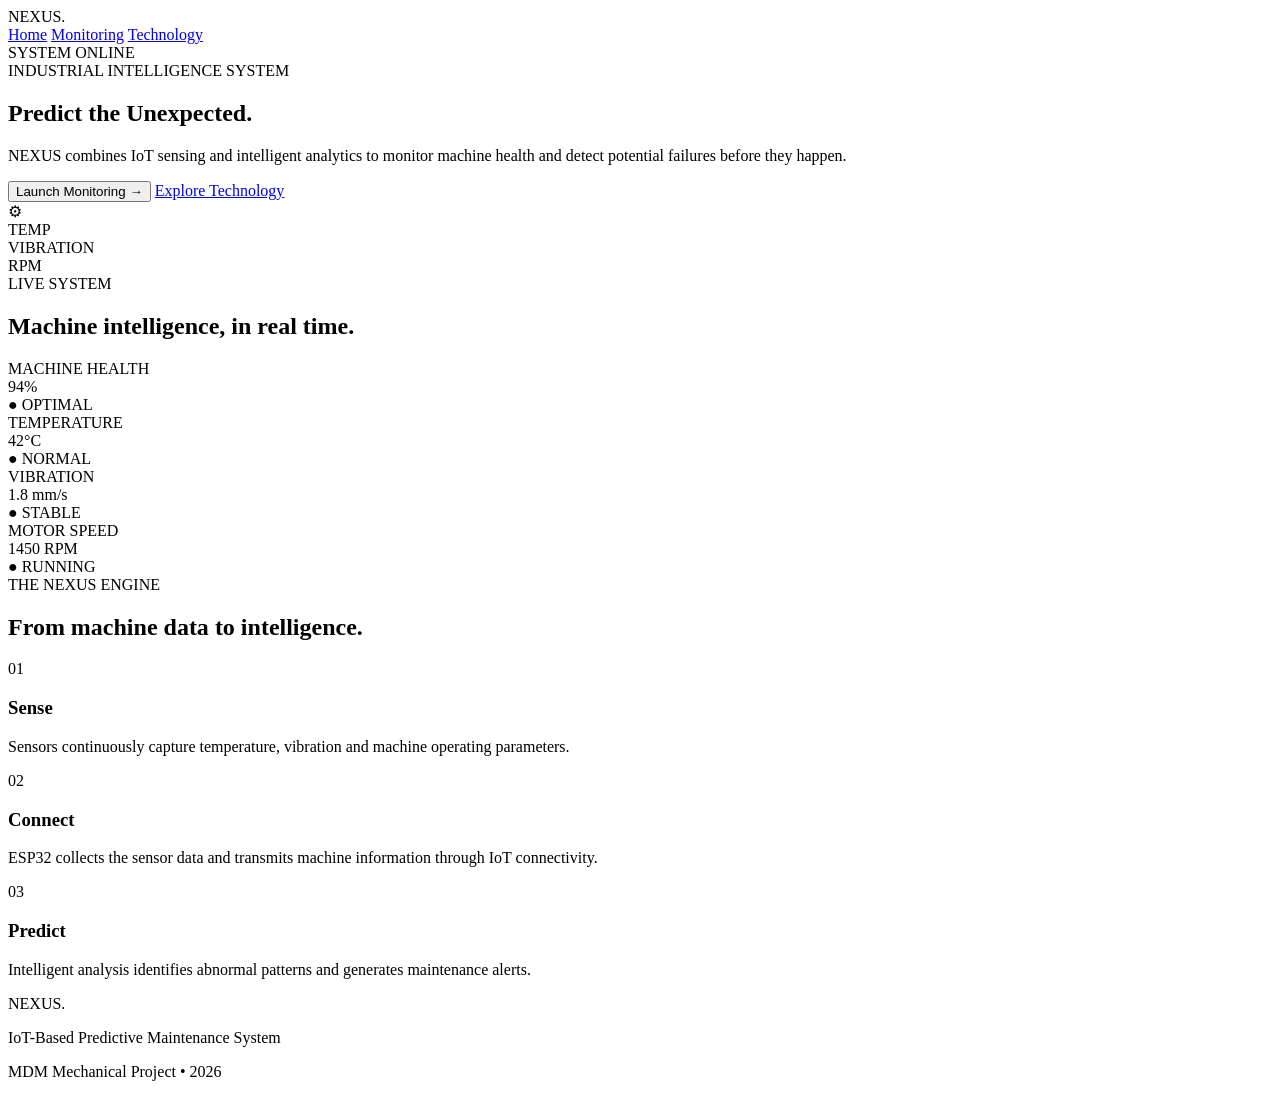
==== index.html @ 03bd7a1a "Create NEXUS landing page" ====
<!DOCTYPE html>
<html lang="en">

<head>
    <meta charset="UTF-8">

    <meta name="viewport" content="width=device-width, initial-scale=1.0">

    <meta name="description"
        content="NEXUS - Intelligent IoT Predictive Maintenance Platform">

    <title>NEXUS | Machine Intelligence</title>

    <link rel="stylesheet" href="style.css">
</head>

<body>

    <!-- Background -->
    <div class="background">
        <div class="grid"></div>
        <div class="glow glow-one"></div>
        <div class="glow glow-two"></div>
    </div>


    <!-- Navigation -->
    <header class="navbar">

        <div class="logo">
            NEXUS<span>.</span>
        </div>

        <nav>
            <a href="#home">Home</a>
            <a href="#monitoring">Monitoring</a>
            <a href="#technology">Technology</a>
        </nav>

        <div class="system-status">
            <span class="status-dot"></span>
            SYSTEM ONLINE
        </div>

    </header>


    <!-- Hero Section -->
    <main>

        <section id="home" class="hero">

            <div class="hero-content">

                <div class="eyebrow">
                    <span></span>
                    INDUSTRIAL INTELLIGENCE SYSTEM
                </div>

                <h1>
                    Predict the
                    <span>Unexpected.</span>
                </h1>

                <p class="hero-description">
                    NEXUS combines IoT sensing and intelligent analytics
                    to monitor machine health and detect potential failures
                    before they happen.
                </p>

                <div class="hero-buttons">

                    <button id="launchButton" class="primary-button">
                        Launch Monitoring
                        <span>→</span>
                    </button>

                    <a href="#technology" class="secondary-button">
                        Explore Technology
                    </a>

                </div>

            </div>


            <!-- Machine Visualization -->
            <div class="machine-container">

                <div class="machine-ring ring-one"></div>
                <div class="machine-ring ring-two"></div>
                <div class="machine-ring ring-three"></div>

                <div class="machine-core">
                    <div class="core-inner">
                        ⚙
                    </div>
                </div>

                <div class="sensor sensor-one">
                    <span></span>
                    TEMP
                </div>

                <div class="sensor sensor-two">
                    <span></span>
                    VIBRATION
                </div>

                <div class="sensor sensor-three">
                    <span></span>
                    RPM
                </div>

            </div>

        </section>


        <!-- Monitoring Preview -->
        <section id="monitoring" class="monitoring-section">

            <div class="section-heading">

                <div class="eyebrow">
                    <span></span>
                    LIVE SYSTEM
                </div>

                <h2>
                    Machine intelligence,
                    <span>in real time.</span>
                </h2>

            </div>


            <div class="stats-grid">

                <div class="stat-card">
                    <div class="stat-label">
                        MACHINE HEALTH
                    </div>

                    <div class="stat-value">
                        94<span>%</span>
                    </div>

                    <div class="stat-status">
                        ● OPTIMAL
                    </div>
                </div>


                <div class="stat-card">
                    <div class="stat-label">
                        TEMPERATURE
                    </div>

                    <div class="stat-value">
                        42<span>°C</span>
                    </div>

                    <div class="stat-status">
                        ● NORMAL
                    </div>
                </div>


                <div class="stat-card">
                    <div class="stat-label">
                        VIBRATION
                    </div>

                    <div class="stat-value">
                        1.8<span> mm/s</span>
                    </div>

                    <div class="stat-status">
                        ● STABLE
                    </div>
                </div>


                <div class="stat-card">
                    <div class="stat-label">
                        MOTOR SPEED
                    </div>

                    <div class="stat-value">
                        1450<span> RPM</span>
                    </div>

                    <div class="stat-status">
                        ● RUNNING
                    </div>
                </div>

            </div>

        </section>


        <!-- Technology -->
        <section id="technology" class="technology-section">

            <div class="section-heading">

                <div class="eyebrow">
                    <span></span>
                    THE NEXUS ENGINE
                </div>

                <h2>
                    From machine data
                    <span>to intelligence.</span>
                </h2>

            </div>


            <div class="technology-flow">

                <div class="flow-card">

                    <div class="flow-number">01</div>

                    <h3>Sense</h3>

                    <p>
                        Sensors continuously capture temperature,
                        vibration and machine operating parameters.
                    </p>

                </div>


                <div class="flow-line"></div>


                <div class="flow-card">

                    <div class="flow-number">02</div>

                    <h3>Connect</h3>

                    <p>
                        ESP32 collects the sensor data and transmits
                        machine information through IoT connectivity.
                    </p>

                </div>


                <div class="flow-line"></div>


                <div class="flow-card">

                    <div class="flow-number">03</div>

                    <h3>Predict</h3>

                    <p>
                        Intelligent analysis identifies abnormal
                        patterns and generates maintenance alerts.
                    </p>

                </div>

            </div>

        </section>

    </main>


    <!-- Footer -->
    <footer>

        <div>
            NEXUS<span>.</span>
        </div>

        <p>
            IoT-Based Predictive Maintenance System
        </p>

        <p>
            MDM Mechanical Project • 2026
        </p>

    </footer>


    <script src="script.js"></script>

</body>

</html>
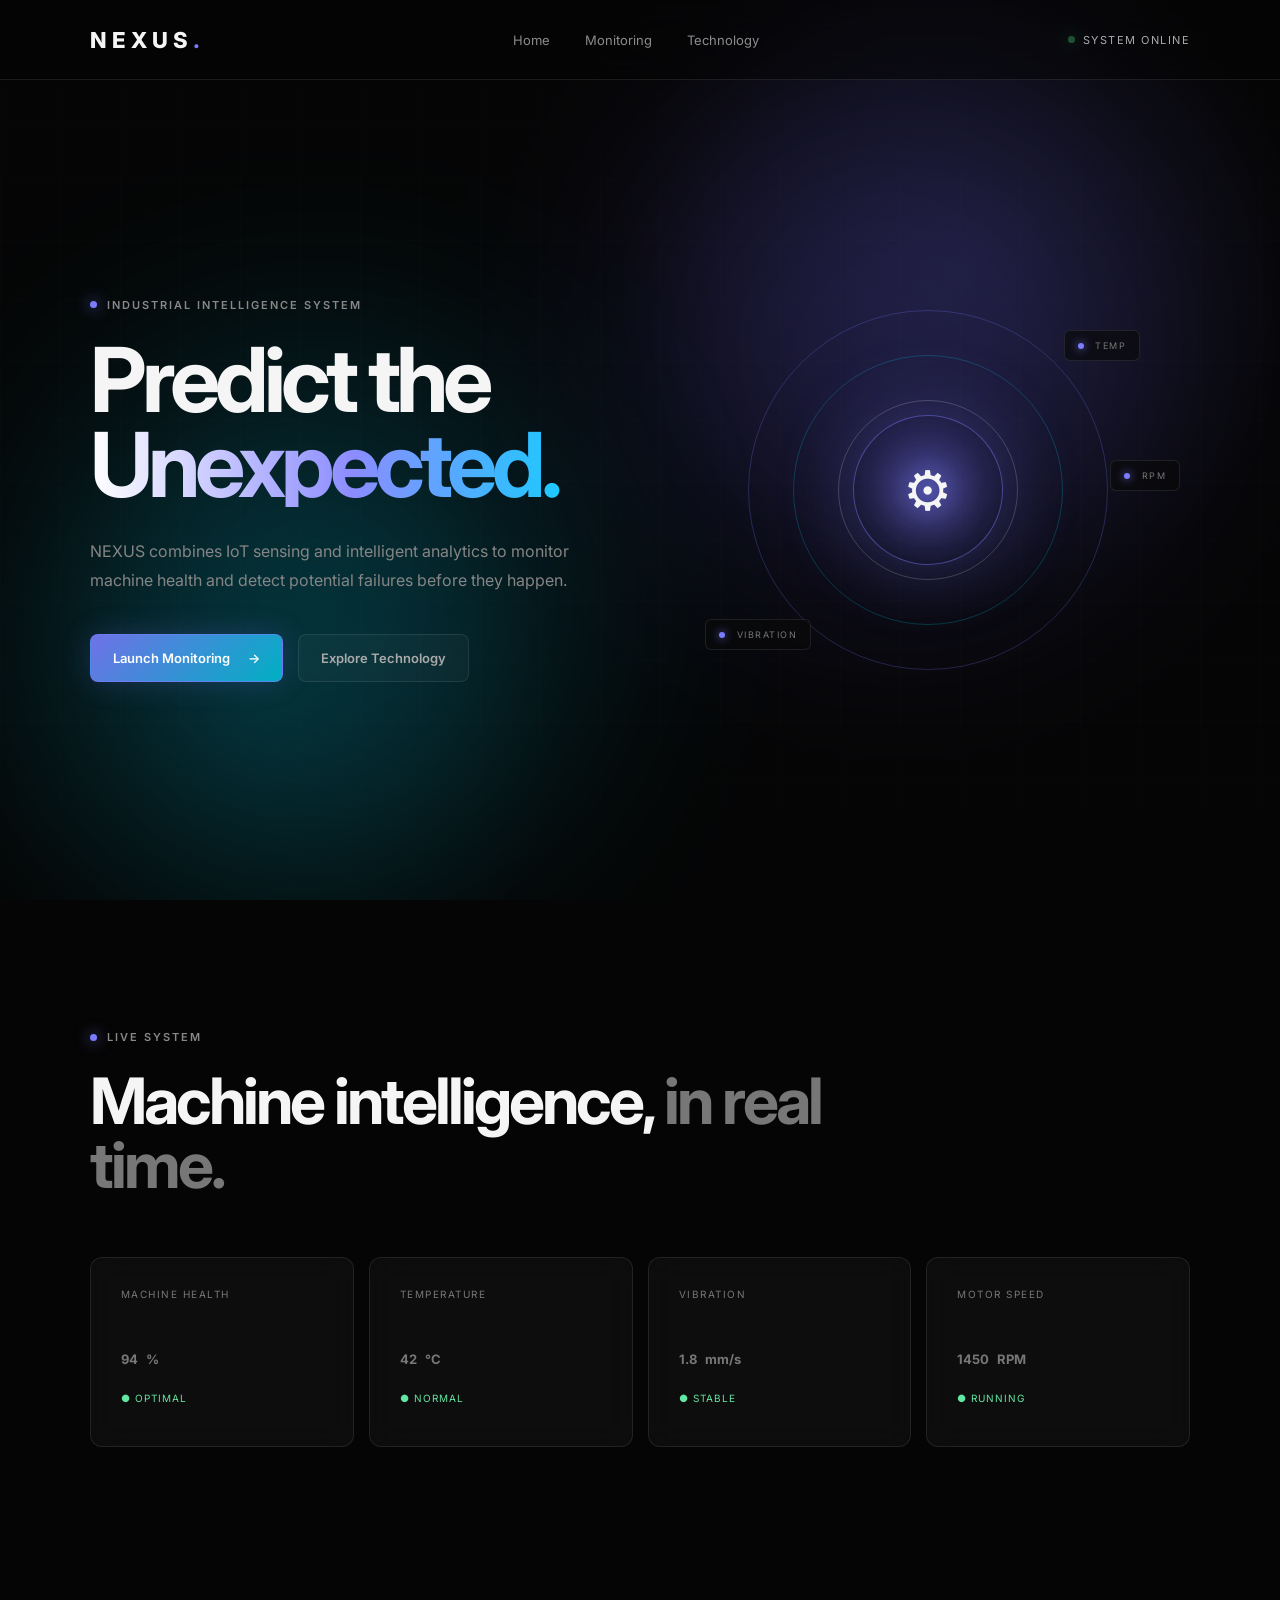
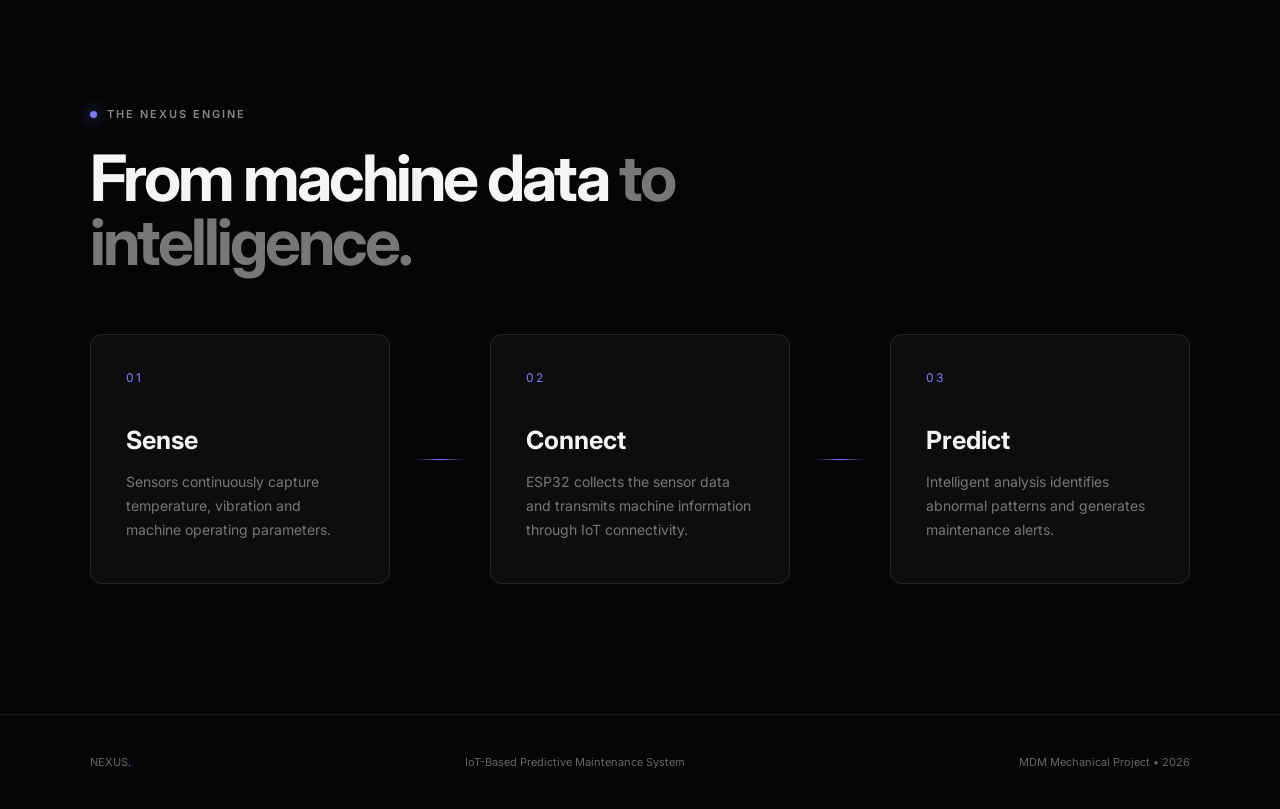
==== commit 2c0ac84b: "Update live machine data structure" ====
--- a/index.html
+++ b/index.html
@@ -16,15 +16,22 @@
 
 <body>
 
-    <!-- Background -->
+    <!-- =========================
+         BACKGROUND
+    ========================== -->
+
     <div class="background">
         <div class="grid"></div>
+
         <div class="glow glow-one"></div>
         <div class="glow glow-two"></div>
     </div>
 
 
-    <!-- Navigation -->
+    <!-- =========================
+         NAVIGATION
+    ========================== -->
+
     <header class="navbar">
 
         <div class="logo">
@@ -45,9 +52,17 @@
     </header>
 
 
-    <!-- Hero Section -->
+    <!-- =========================
+         MAIN
+    ========================== -->
+
     <main>
 
+
+        <!-- =========================
+             HERO
+        ========================== -->
+
         <section id="home" class="hero">
 
             <div class="hero-content">
@@ -56,27 +71,38 @@
                     <span></span>
                     INDUSTRIAL INTELLIGENCE SYSTEM
                 </div>
+
 
                 <h1>
                     Predict the
                     <span>Unexpected.</span>
                 </h1>
 
+
                 <p class="hero-description">
+
                     NEXUS combines IoT sensing and intelligent analytics
                     to monitor machine health and detect potential failures
                     before they happen.
+
                 </p>
 
+
                 <div class="hero-buttons">
 
                     <button id="launchButton" class="primary-button">
+
                         Launch Monitoring
+
                         <span>→</span>
+
                     </button>
 
+
                     <a href="#technology" class="secondary-button">
+
                         Explore Technology
+
                     </a>
 
                 </div>
@@ -84,32 +110,49 @@
             </div>
 
 
-            <!-- Machine Visualization -->
+            <!-- =========================
+                 MACHINE VISUALIZATION
+            ========================== -->
+
             <div class="machine-container">
 
                 <div class="machine-ring ring-one"></div>
+
                 <div class="machine-ring ring-two"></div>
+
                 <div class="machine-ring ring-three"></div>
 
+
                 <div class="machine-core">
+
                     <div class="core-inner">
                         ⚙
                     </div>
-                </div>
+
+                </div>
+
 
                 <div class="sensor sensor-one">
+
                     <span></span>
                     TEMP
-                </div>
+
+                </div>
+
 
                 <div class="sensor sensor-two">
+
                     <span></span>
                     VIBRATION
-                </div>
+
+                </div>
+
 
                 <div class="sensor sensor-three">
+
                     <span></span>
                     RPM
+
                 </div>
 
             </div>
@@ -117,83 +160,155 @@
         </section>
 
 
-        <!-- Monitoring Preview -->
+
+        <!-- =========================
+             MONITORING SECTION
+        ========================== -->
+
         <section id="monitoring" class="monitoring-section">
 
+
             <div class="section-heading">
 
                 <div class="eyebrow">
-                    <span></span>
+
+                    <span></span>
+
                     LIVE SYSTEM
-                </div>
+
+                </div>
+
 
                 <h2>
+
                     Machine intelligence,
                     <span>in real time.</span>
+
                 </h2>
 
             </div>
 
 
+
+            <!-- =========================
+                 MACHINE STATISTICS
+            ========================== -->
+
             <div class="stats-grid">
 
+
+                <!-- MACHINE HEALTH -->
+
                 <div class="stat-card">
+
                     <div class="stat-label">
+
                         MACHINE HEALTH
-                    </div>
+
+                    </div>
+
 
                     <div class="stat-value">
-                        94<span>%</span>
-                    </div>
+
+                        <span id="healthValue">94</span>
+                        <span>%</span>
+
+                    </div>
+
 
                     <div class="stat-status">
+
                         ● OPTIMAL
-                    </div>
-                </div>
-
+
+                    </div>
+
+                </div>
+
+
+
+                <!-- TEMPERATURE -->
 
                 <div class="stat-card">
+
                     <div class="stat-label">
+
                         TEMPERATURE
-                    </div>
+
+                    </div>
+
 
                     <div class="stat-value">
-                        42<span>°C</span>
-                    </div>
+
+                        <span id="temperatureValue">42</span>
+                        <span>°C</span>
+
+                    </div>
+
 
                     <div class="stat-status">
+
                         ● NORMAL
-                    </div>
-                </div>
-
+
+                    </div>
+
+                </div>
+
+
+
+                <!-- VIBRATION -->
 
                 <div class="stat-card">
+
                     <div class="stat-label">
+
                         VIBRATION
-                    </div>
+
+                    </div>
+
 
                     <div class="stat-value">
-                        1.8<span> mm/s</span>
-                    </div>
+
+                        <span id="vibrationValue">1.8</span>
+                        <span> mm/s</span>
+
+                    </div>
+
 
                     <div class="stat-status">
+
                         ● STABLE
-                    </div>
-                </div>
-
+
+                    </div>
+
+                </div>
+
+
+
+                <!-- MOTOR RPM -->
 
                 <div class="stat-card">
+
                     <div class="stat-label">
+
                         MOTOR SPEED
-                    </div>
+
+                    </div>
+
 
                     <div class="stat-value">
-                        1450<span> RPM</span>
-                    </div>
+
+                        <span id="rpmValue">1450</span>
+                        <span> RPM</span>
+
+                    </div>
+
 
                     <div class="stat-status">
+
                         ● RUNNING
-                    </div>
+
+                    </div>
+
                 </div>
 
             </div>
@@ -201,69 +316,128 @@
         </section>
 
 
-        <!-- Technology -->
+
+        <!-- =========================
+             TECHNOLOGY SECTION
+        ========================== -->
+
         <section id="technology" class="technology-section">
 
+
             <div class="section-heading">
 
                 <div class="eyebrow">
-                    <span></span>
+
+                    <span></span>
+
                     THE NEXUS ENGINE
-                </div>
+
+                </div>
+
 
                 <h2>
+
                     From machine data
                     <span>to intelligence.</span>
+
                 </h2>
 
             </div>
 
 
+
             <div class="technology-flow">
 
+
+                <!-- SENSE -->
+
                 <div class="flow-card">
 
-                    <div class="flow-number">01</div>
-
-                    <h3>Sense</h3>
+                    <div class="flow-number">
+
+                        01
+
+                    </div>
+
+
+                    <h3>
+
+                        Sense
+
+                    </h3>
+
 
                     <p>
+
                         Sensors continuously capture temperature,
                         vibration and machine operating parameters.
+
                     </p>
 
                 </div>
 
 
+
                 <div class="flow-line"></div>
 
 
+
+                <!-- CONNECT -->
+
                 <div class="flow-card">
 
-                    <div class="flow-number">02</div>
-
-                    <h3>Connect</h3>
+                    <div class="flow-number">
+
+                        02
+
+                    </div>
+
+
+                    <h3>
+
+                        Connect
+
+                    </h3>
+
 
                     <p>
+
                         ESP32 collects the sensor data and transmits
                         machine information through IoT connectivity.
+
                     </p>
 
                 </div>
 
 
+
                 <div class="flow-line"></div>
 
 
+
+                <!-- PREDICT -->
+
                 <div class="flow-card">
 
-                    <div class="flow-number">03</div>
-
-                    <h3>Predict</h3>
+                    <div class="flow-number">
+
+                        03
+
+                    </div>
+
+
+                    <h3>
+
+                        Predict
+
+                    </h3>
+
 
                     <p>
+
                         Intelligent analysis identifies abnormal
                         patterns and generates maintenance alerts.
+
                     </p>
 
                 </div>
@@ -275,24 +449,41 @@
     </main>
 
 
-    <!-- Footer -->
+
+    <!-- =========================
+         FOOTER
+    ========================== -->
+
     <footer>
 
         <div>
+
             NEXUS<span>.</span>
+
         </div>
 
+
         <p>
+
             IoT-Based Predictive Maintenance System
+
         </p>
 
+
         <p>
+
             MDM Mechanical Project • 2026
+
         </p>
 
     </footer>
 
 
+
+    <!-- =========================
+         JAVASCRIPT
+    ========================== -->
+
     <script src="script.js"></script>
 
 </body>
--- a/style.css
+++ b/style.css
@@ -0,0 +1,799 @@
+@import url('https://fonts.googleapis.com/css2?family=Inter:wght@400;500;600;700;800&display=swap');
+
+:root {
+    --bg: #050505;
+    --text: #f5f5f5;
+    --muted: #858585;
+    --line: rgba(255, 255, 255, 0.09);
+    --panel: rgba(255, 255, 255, 0.035);
+    --accent: #7c7cff;
+    --accent-2: #00e5ff;
+}
+
+* {
+    margin: 0;
+    padding: 0;
+    box-sizing: border-box;
+}
+
+html {
+    scroll-behavior: smooth;
+}
+
+body {
+    background: var(--bg);
+    color: var(--text);
+    font-family: "Inter", sans-serif;
+    overflow-x: hidden;
+}
+
+a {
+    color: inherit;
+    text-decoration: none;
+}
+
+/* =========================
+   BACKGROUND
+========================= */
+
+.background {
+    position: fixed;
+    inset: 0;
+    z-index: -2;
+    overflow: hidden;
+    background:
+        radial-gradient(circle at 75% 30%, rgba(124, 124, 255, 0.12), transparent 30%),
+        radial-gradient(circle at 20% 80%, rgba(0, 229, 255, 0.07), transparent 25%),
+        #050505;
+}
+
+.grid {
+    position: absolute;
+    inset: 0;
+    opacity: 0.16;
+
+    background-image:
+        linear-gradient(rgba(255,255,255,0.05) 1px, transparent 1px),
+        linear-gradient(90deg, rgba(255,255,255,0.05) 1px, transparent 1px);
+
+    background-size: 60px 60px;
+
+    mask-image: linear-gradient(
+        to bottom,
+        transparent,
+        black 20%,
+        black 80%,
+        transparent
+    );
+}
+
+.glow {
+    position: absolute;
+    width: 500px;
+    height: 500px;
+    border-radius: 50%;
+    filter: blur(120px);
+    opacity: 0.18;
+    animation: floatGlow 8s ease-in-out infinite alternate;
+}
+
+.glow-one {
+    background: #6c63ff;
+    top: 10%;
+    right: 10%;
+}
+
+.glow-two {
+    background: #00d9ff;
+    bottom: 5%;
+    left: 5%;
+    animation-delay: 2s;
+}
+
+@keyframes floatGlow {
+    from {
+        transform: translate(0, 0) scale(1);
+    }
+
+    to {
+        transform: translate(50px, -30px) scale(1.15);
+    }
+}
+
+/* =========================
+   NAVBAR
+========================= */
+
+.navbar {
+    width: 100%;
+    height: 80px;
+
+    display: flex;
+    align-items: center;
+    justify-content: space-between;
+
+    padding: 0 7%;
+
+    border-bottom: 1px solid var(--line);
+
+    backdrop-filter: blur(20px);
+    background: rgba(5, 5, 5, 0.45);
+
+    position: sticky;
+    top: 0;
+    z-index: 100;
+}
+
+.logo {
+    font-size: 22px;
+    font-weight: 800;
+    letter-spacing: 5px;
+}
+
+.logo span,
+footer span {
+    color: var(--accent);
+}
+
+.navbar nav {
+    display: flex;
+    gap: 35px;
+}
+
+.navbar nav a {
+    color: #8c8c8c;
+    font-size: 13px;
+    transition: 0.3s;
+}
+
+.navbar nav a:hover {
+    color: white;
+}
+
+.system-status {
+    font-size: 11px;
+    letter-spacing: 1.5px;
+    color: #aaa;
+    display: flex;
+    align-items: center;
+    gap: 8px;
+}
+
+.status-dot {
+    width: 7px;
+    height: 7px;
+    border-radius: 50%;
+    background: #52ff9a;
+    box-shadow: 0 0 15px #52ff9a;
+}
+
+/* =========================
+   HERO
+========================= */
+
+.hero {
+    min-height: calc(100vh - 80px);
+
+    padding: 80px 7%;
+
+    display: grid;
+    grid-template-columns: 1fr 1fr;
+    align-items: center;
+
+    gap: 50px;
+}
+
+.hero-content {
+    animation: heroIn 1s ease forwards;
+}
+
+@keyframes heroIn {
+    from {
+        opacity: 0;
+        transform: translateY(30px);
+    }
+
+    to {
+        opacity: 1;
+        transform: translateY(0);
+    }
+}
+
+.eyebrow {
+    display: flex;
+    align-items: center;
+    gap: 10px;
+
+    color: #888;
+    font-size: 11px;
+    font-weight: 600;
+
+    letter-spacing: 2px;
+
+    margin-bottom: 25px;
+}
+
+.eyebrow span {
+    width: 7px;
+    height: 7px;
+    border-radius: 50%;
+
+    background: var(--accent);
+    box-shadow: 0 0 15px var(--accent);
+}
+
+.hero h1 {
+    font-size: clamp(55px, 7vw, 100px);
+    line-height: 0.95;
+
+    letter-spacing: -5px;
+
+    max-width: 750px;
+}
+
+.hero h1 span {
+    display: block;
+
+    background: linear-gradient(
+        90deg,
+        #ffffff,
+        #8c8cff,
+        #00d9ff
+    );
+
+    -webkit-background-clip: text;
+    color: transparent;
+}
+
+.hero-description {
+    max-width: 550px;
+
+    color: var(--muted);
+
+    font-size: 16px;
+    line-height: 1.8;
+
+    margin-top: 30px;
+}
+
+.hero-buttons {
+    display: flex;
+    gap: 15px;
+
+    margin-top: 40px;
+}
+
+.primary-button,
+.secondary-button {
+    padding: 15px 22px;
+
+    border-radius: 8px;
+
+    font-family: inherit;
+    font-size: 13px;
+    font-weight: 600;
+
+    cursor: pointer;
+
+    transition: 0.3s;
+}
+
+.primary-button {
+    border: 1px solid rgba(124,124,255,0.6);
+
+    background: linear-gradient(
+        135deg,
+        rgba(124,124,255,0.9),
+        rgba(0,229,255,0.7)
+    );
+
+    color: white;
+
+    box-shadow:
+        0 0 30px rgba(124,124,255,0.2);
+}
+
+.primary-button span {
+    margin-left: 15px;
+}
+
+.primary-button:hover {
+    transform: translateY(-3px);
+
+    box-shadow:
+        0 10px 40px rgba(124,124,255,0.35);
+}
+
+.secondary-button {
+    border: 1px solid var(--line);
+    background: rgba(255,255,255,0.03);
+
+    color: #aaa;
+}
+
+.secondary-button:hover {
+    color: white;
+    border-color: rgba(255,255,255,0.25);
+}
+
+/* =========================
+   MACHINE VISUAL
+========================= */
+
+.machine-container {
+    height: 520px;
+
+    position: relative;
+
+    display: flex;
+    justify-content: center;
+    align-items: center;
+
+    animation: machineIn 1.2s ease forwards;
+}
+
+@keyframes machineIn {
+    from {
+        opacity: 0;
+        transform: scale(0.8);
+    }
+
+    to {
+        opacity: 1;
+        transform: scale(1);
+    }
+}
+
+.machine-ring {
+    position: absolute;
+
+    border: 1px solid rgba(124,124,255,0.25);
+
+    border-radius: 50%;
+
+    animation: rotate 18s linear infinite;
+}
+
+.ring-one {
+    width: 360px;
+    height: 360px;
+}
+
+.ring-two {
+    width: 270px;
+    height: 270px;
+
+    border-color: rgba(0,229,255,0.2);
+
+    animation-direction: reverse;
+    animation-duration: 12s;
+}
+
+.ring-three {
+    width: 180px;
+    height: 180px;
+
+    border-color: rgba(255,255,255,0.18);
+
+    animation-duration: 8s;
+}
+
+@keyframes rotate {
+    from {
+        transform: rotate(0deg);
+    }
+
+    to {
+        transform: rotate(360deg);
+    }
+}
+
+.machine-core {
+    width: 150px;
+    height: 150px;
+
+    border-radius: 50%;
+
+    display: flex;
+    align-items: center;
+    justify-content: center;
+
+    background:
+        radial-gradient(
+            circle,
+            rgba(124,124,255,0.5),
+            rgba(124,124,255,0.08) 60%,
+            transparent 70%
+        );
+
+    border: 1px solid rgba(124,124,255,0.5);
+
+    box-shadow:
+        0 0 80px rgba(124,124,255,0.3),
+        inset 0 0 40px rgba(124,124,255,0.15);
+
+    animation: pulse 3s ease-in-out infinite;
+}
+
+.core-inner {
+    font-size: 55px;
+
+    filter:
+        drop-shadow(0 0 20px rgba(124,124,255,0.8));
+}
+
+@keyframes pulse {
+    0%, 100% {
+        transform: scale(1);
+    }
+
+    50% {
+        transform: scale(1.06);
+    }
+}
+
+/* =========================
+   SENSORS
+========================= */
+
+.sensor {
+    position: absolute;
+
+    padding: 9px 13px;
+
+    border: 1px solid var(--line);
+
+    border-radius: 6px;
+
+    background: rgba(10,10,10,0.65);
+
+    backdrop-filter: blur(10px);
+
+    color: #777;
+
+    font-size: 9px;
+    letter-spacing: 1.5px;
+
+    animation: sensorFloat 4s ease-in-out infinite;
+}
+
+.sensor span {
+    display: inline-block;
+
+    width: 6px;
+    height: 6px;
+
+    border-radius: 50%;
+
+    margin-right: 7px;
+
+    background: var(--accent);
+
+    box-shadow: 0 0 10px var(--accent);
+}
+
+.sensor-one {
+    top: 100px;
+    right: 50px;
+}
+
+.sensor-two {
+    bottom: 100px;
+    left: 40px;
+
+    animation-delay: 1s;
+}
+
+.sensor-three {
+    top: 230px;
+    right: 10px;
+
+    animation-delay: 2s;
+}
+
+@keyframes sensorFloat {
+    0%, 100% {
+        transform: translateY(0);
+    }
+
+    50% {
+        transform: translateY(-8px);
+    }
+}
+
+/* =========================
+   SECTIONS
+========================= */
+
+.monitoring-section,
+.technology-section {
+    padding: 130px 7%;
+}
+
+.section-heading {
+    max-width: 800px;
+    margin-bottom: 60px;
+}
+
+.section-heading h2 {
+    font-size: clamp(35px, 5vw, 65px);
+
+    line-height: 1;
+
+    letter-spacing: -3px;
+}
+
+.section-heading h2 span {
+    color: #777;
+}
+
+/* =========================
+   STATS
+========================= */
+
+.stats-grid {
+    display: grid;
+
+    grid-template-columns:
+        repeat(4, 1fr);
+
+    gap: 15px;
+}
+
+.stat-card {
+    padding: 30px;
+
+    min-height: 190px;
+
+    border: 1px solid var(--line);
+
+    border-radius: 12px;
+
+    background: var(--panel);
+
+    backdrop-filter: blur(15px);
+
+    transition: 0.4s;
+}
+
+.stat-card:hover {
+    transform: translateY(-5px);
+
+    border-color:
+        rgba(124,124,255,0.35);
+
+    background:
+        rgba(124,124,255,0.06);
+}
+
+.stat-label {
+    color: #777;
+
+    font-size: 10px;
+
+    letter-spacing: 1.5px;
+}
+
+.stat-value {
+    font-size: 35px;
+
+    font-weight: 700;
+
+    margin-top: 30px;
+}
+
+.stat-value span {
+    color: #777;
+
+    font-size: 13px;
+}
+
+.stat-status {
+    margin-top: 20px;
+
+    font-size: 10px;
+
+    letter-spacing: 1px;
+
+    color: #63e6a3;
+}
+
+/* =========================
+   TECHNOLOGY FLOW
+========================= */
+
+.technology-flow {
+    display: grid;
+
+    grid-template-columns:
+        1fr auto 1fr auto 1fr;
+
+    align-items: center;
+
+    gap: 25px;
+}
+
+.flow-card {
+    padding: 35px;
+
+    min-height: 250px;
+
+    border: 1px solid var(--line);
+
+    border-radius: 12px;
+
+    background: var(--panel);
+
+    transition: 0.4s;
+}
+
+.flow-card:hover {
+    transform: translateY(-8px);
+
+    border-color:
+        rgba(124,124,255,0.35);
+}
+
+.flow-number {
+    font-size: 12px;
+
+    color: var(--accent);
+
+    letter-spacing: 2px;
+
+    margin-bottom: 40px;
+}
+
+.flow-card h3 {
+    font-size: 25px;
+
+    margin-bottom: 15px;
+}
+
+.flow-card p {
+    color: #777;
+
+    font-size: 14px;
+
+    line-height: 1.7;
+}
+
+.flow-line {
+    width: 50px;
+    height: 1px;
+
+    background:
+        linear-gradient(
+            90deg,
+            transparent,
+            var(--accent),
+            transparent
+        );
+}
+
+/* =========================
+   FOOTER
+========================= */
+
+footer {
+    padding: 40px 7%;
+
+    border-top: 1px solid var(--line);
+
+    display: flex;
+
+    justify-content: space-between;
+
+    color: #666;
+
+    font-size: 11px;
+}
+
+/* =========================
+   RESPONSIVE
+========================= */
+
+@media (max-width: 900px) {
+
+    .navbar nav {
+        display: none;
+    }
+
+    .hero {
+        grid-template-columns: 1fr;
+
+        padding-top: 70px;
+    }
+
+    .machine-container {
+        height: 400px;
+    }
+
+    .stats-grid {
+        grid-template-columns: 1fr 1fr;
+    }
+
+    .technology-flow {
+        grid-template-columns: 1fr;
+    }
+
+    .flow-line {
+        display: none;
+    }
+
+    footer {
+        flex-direction: column;
+        gap: 15px;
+    }
+}
+
+@media (max-width: 600px) {
+
+    .navbar {
+        padding: 0 5%;
+    }
+
+    .system-status {
+        display: none;
+    }
+
+    .hero,
+    .monitoring-section,
+    .technology-section {
+        padding-left: 5%;
+        padding-right: 5%;
+    }
+
+    .hero h1 {
+        font-size: 55px;
+    }
+
+    .hero-buttons {
+        flex-direction: column;
+    }
+
+    .stats-grid {
+        grid-template-columns: 1fr;
+    }
+
+    .ring-one {
+        width: 280px;
+        height: 280px;
+    }
+
+    .ring-two {
+        width: 210px;
+        height: 210px;
+    }
+
+    .ring-three {
+        width: 140px;
+        height: 140px;
+    }
+
+    .sensor-one {
+        right: 0;
+    }
+
+    .sensor-two {
+        left: 0;
+    }
+}
+/* =========================
+   SCROLL REVEAL
+========================= */
+
+.stat-card,
+.flow-card {
+    opacity: 0;
+    transform: translateY(30px);
+    transition:
+        opacity 0.8s ease,
+        transform 0.8s ease;
+}
+
+.stat-card.visible,
+.flow-card.visible {
+    opacity: 1;
+    transform: translateY(0);
+}
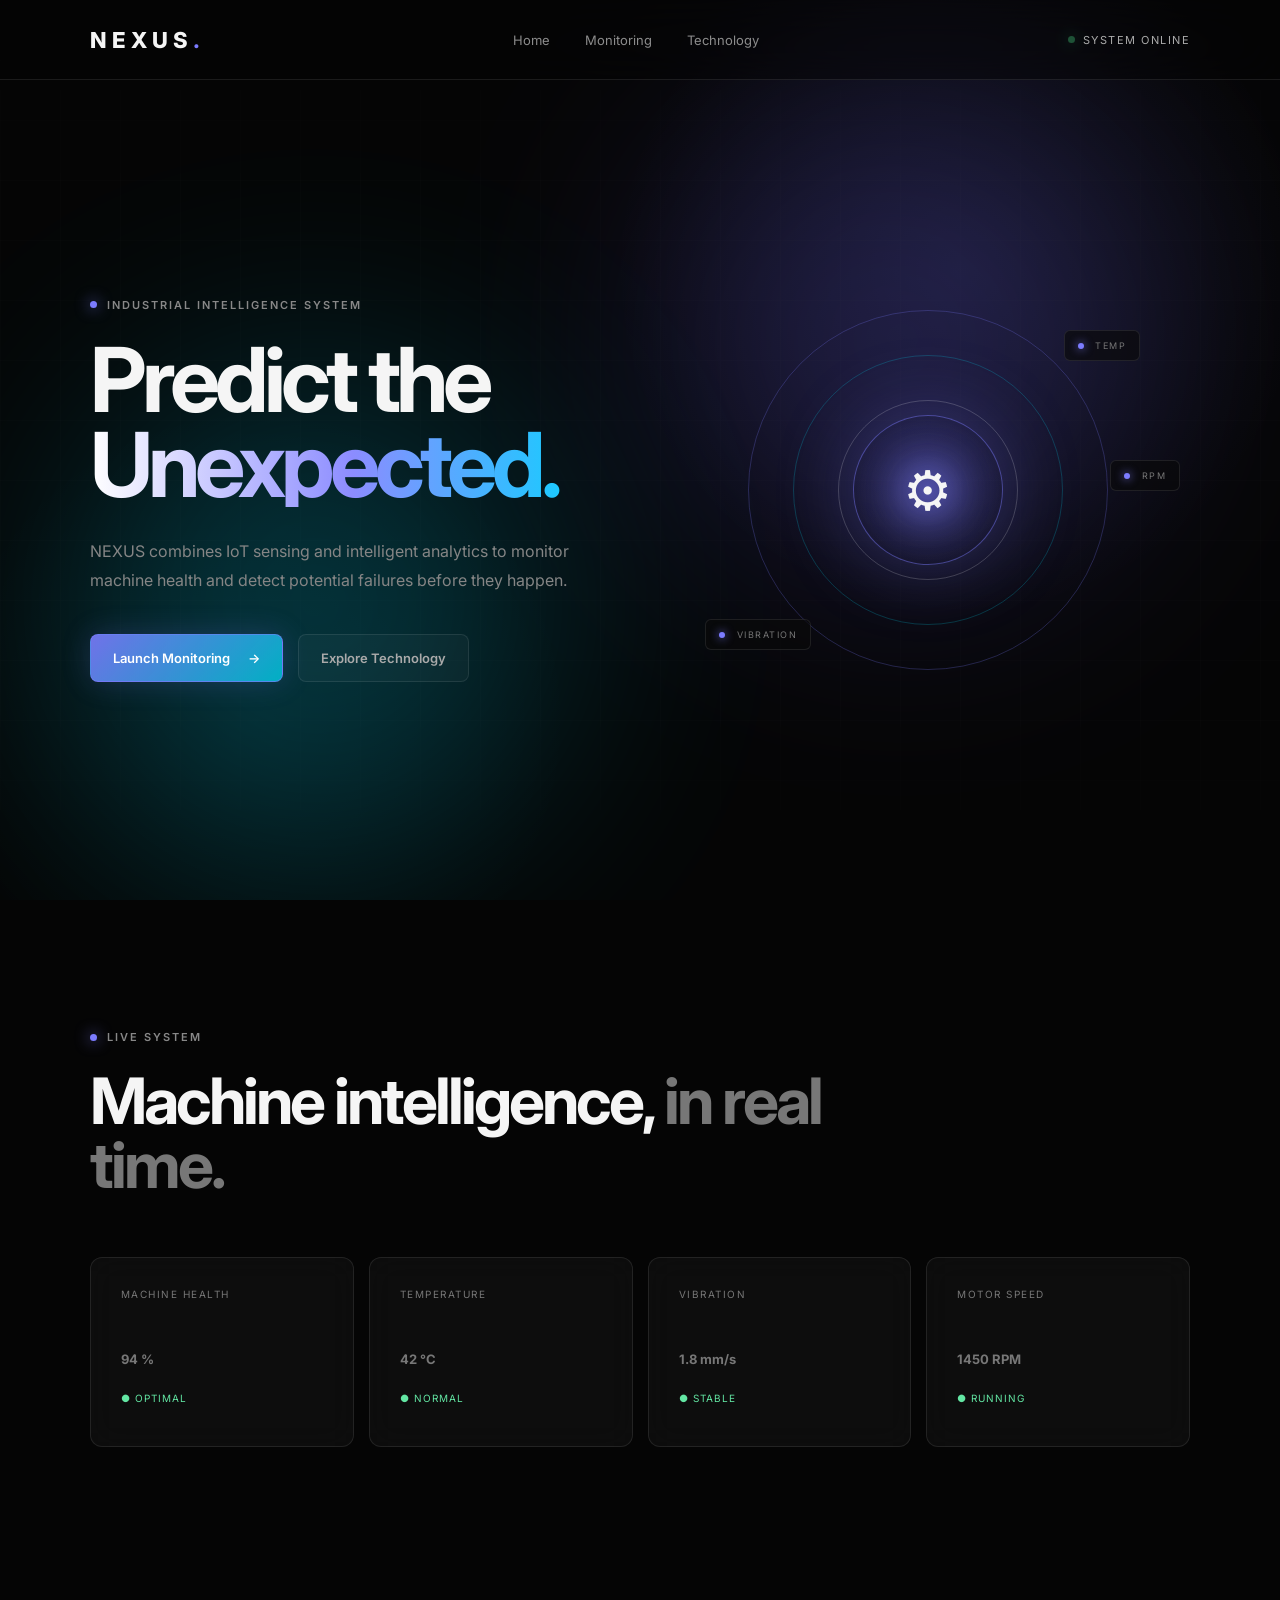
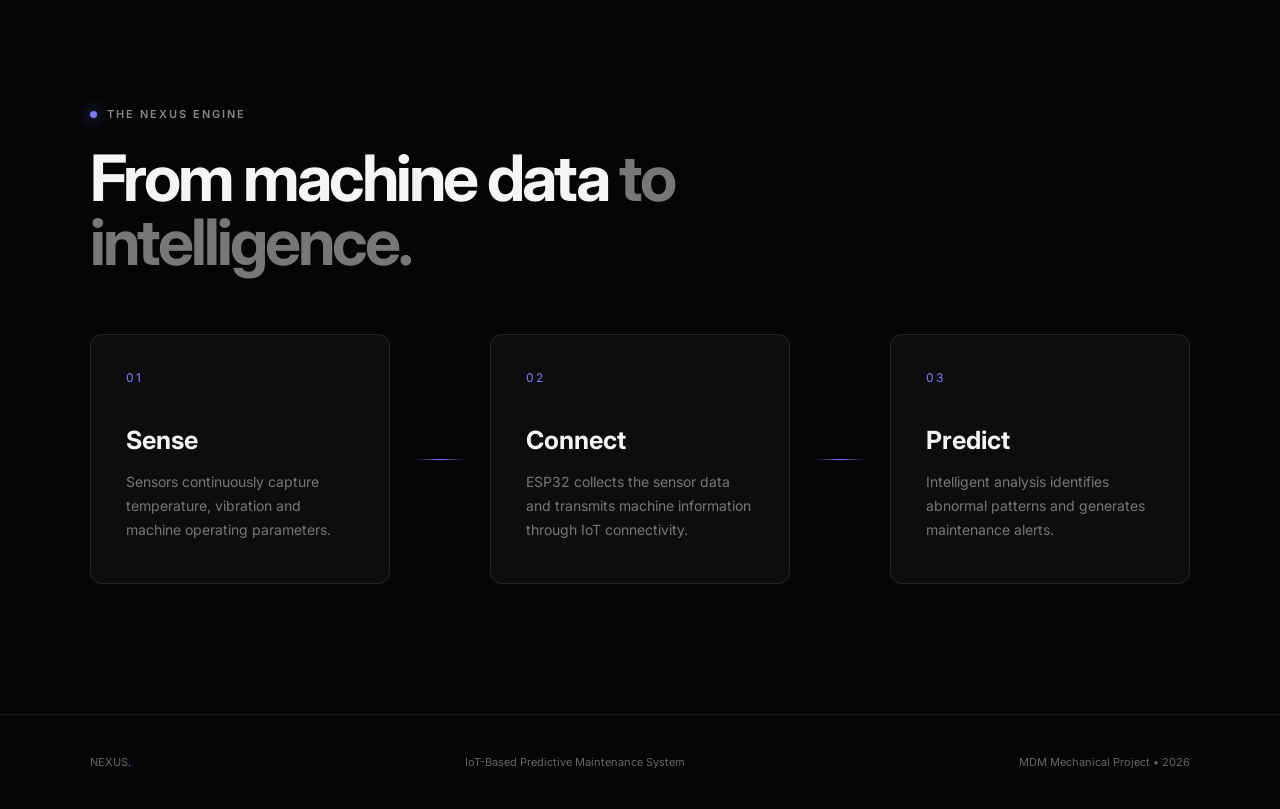
==== commit 27527a57: "Update NEXUS monitoring dashboard" ====
--- a/index.html
+++ b/index.html
@@ -21,10 +21,13 @@
     ========================== -->
 
     <div class="background">
+
         <div class="grid"></div>
 
         <div class="glow glow-one"></div>
+
         <div class="glow glow-two"></div>
+
     </div>
 
 
@@ -38,72 +41,107 @@
             NEXUS<span>.</span>
         </div>
 
+
         <nav>
-            <a href="#home">Home</a>
-            <a href="#monitoring">Monitoring</a>
-            <a href="#technology">Technology</a>
+
+            <a href="#home">
+                Home
+            </a>
+
+            <a href="#monitoring">
+                Monitoring
+            </a>
+
+            <a href="#technology">
+                Technology
+            </a>
+
         </nav>
 
+
         <div class="system-status">
+
             <span class="status-dot"></span>
+
             SYSTEM ONLINE
+
         </div>
 
     </header>
 
 
     <!-- =========================
-         MAIN
+         MAIN CONTENT
     ========================== -->
 
     <main>
 
 
         <!-- =========================
-             HERO
+             HERO SECTION
         ========================== -->
 
         <section id="home" class="hero">
 
+
+            <!-- HERO TEXT -->
+
             <div class="hero-content">
 
+
                 <div class="eyebrow">
+
                     <span></span>
+
                     INDUSTRIAL INTELLIGENCE SYSTEM
+
                 </div>
 
 
                 <h1>
+
                     Predict the
-                    <span>Unexpected.</span>
+
+                    <span>
+                        Unexpected.
+                    </span>
+
                 </h1>
 
 
                 <p class="hero-description">
 
-                    NEXUS combines IoT sensing and intelligent analytics
-                    to monitor machine health and detect potential failures
-                    before they happen.
+                    NEXUS combines IoT sensing and intelligent
+                    analytics to monitor machine health and
+                    detect potential failures before they happen.
 
                 </p>
 
 
                 <div class="hero-buttons">
 
-                    <button id="launchButton" class="primary-button">
+
+                    <button
+                        id="launchButton"
+                        class="primary-button">
 
                         Launch Monitoring
 
-                        <span>→</span>
+                        <span>
+                            →
+                        </span>
 
                     </button>
 
 
-                    <a href="#technology" class="secondary-button">
+                    <a
+                        href="#technology"
+                        class="secondary-button">
 
                         Explore Technology
 
                     </a>
+
 
                 </div>
 
@@ -116,6 +154,7 @@
 
             <div class="machine-container">
 
+
                 <div class="machine-ring ring-one"></div>
 
                 <div class="machine-ring ring-two"></div>
@@ -126,31 +165,42 @@
                 <div class="machine-core">
 
                     <div class="core-inner">
+
                         ⚙
-                    </div>
-
-                </div>
-
+
+                    </div>
+
+                </div>
+
+
+                <!-- TEMPERATURE SENSOR -->
 
                 <div class="sensor sensor-one">
 
                     <span></span>
+
                     TEMP
 
                 </div>
 
 
+                <!-- VIBRATION SENSOR -->
+
                 <div class="sensor sensor-two">
 
                     <span></span>
+
                     VIBRATION
 
                 </div>
 
 
+                <!-- RPM SENSOR -->
+
                 <div class="sensor sensor-three">
 
                     <span></span>
+
                     RPM
 
                 </div>
@@ -165,11 +215,14 @@
              MONITORING SECTION
         ========================== -->
 
-        <section id="monitoring" class="monitoring-section">
+        <section
+            id="monitoring"
+            class="monitoring-section">
 
 
             <div class="section-heading">
 
+
                 <div class="eyebrow">
 
                     <span></span>
@@ -182,7 +235,10 @@
                 <h2>
 
                     Machine intelligence,
-                    <span>in real time.</span>
+
+                    <span>
+                        in real time.
+                    </span>
 
                 </h2>
 
@@ -191,16 +247,19 @@
 
 
             <!-- =========================
-                 MACHINE STATISTICS
+                 LIVE MACHINE DATA
             ========================== -->
 
             <div class="stats-grid">
 
 
-                <!-- MACHINE HEALTH -->
+                <!-- =====================
+                     MACHINE HEALTH
+                ====================== -->
 
                 <div class="stat-card">
 
+
                     <div class="stat-label">
 
                         MACHINE HEALTH
@@ -210,8 +269,13 @@
 
                     <div class="stat-value">
 
-                        <span id="healthValue">94</span>
-                        <span>%</span>
+                        <span id="healthValue">
+                            94
+                        </span>
+
+                        <span>
+                            %
+                        </span>
 
                     </div>
 
@@ -226,10 +290,13 @@
 
 
 
-                <!-- TEMPERATURE -->
+                <!-- =====================
+                     TEMPERATURE
+                ====================== -->
 
                 <div class="stat-card">
 
+
                     <div class="stat-label">
 
                         TEMPERATURE
@@ -239,8 +306,13 @@
 
                     <div class="stat-value">
 
-                        <span id="temperatureValue">42</span>
-                        <span>°C</span>
+                        <span id="temperatureValue">
+                            42
+                        </span>
+
+                        <span>
+                            °C
+                        </span>
 
                     </div>
 
@@ -255,10 +327,13 @@
 
 
 
-                <!-- VIBRATION -->
+                <!-- =====================
+                     VIBRATION
+                ====================== -->
 
                 <div class="stat-card">
 
+
                     <div class="stat-label">
 
                         VIBRATION
@@ -268,8 +343,13 @@
 
                     <div class="stat-value">
 
-                        <span id="vibrationValue">1.8</span>
-                        <span> mm/s</span>
+                        <span id="vibrationValue">
+                            1.8
+                        </span>
+
+                        <span>
+                            mm/s
+                        </span>
 
                     </div>
 
@@ -284,10 +364,13 @@
 
 
 
-                <!-- MOTOR RPM -->
+                <!-- =====================
+                     MOTOR RPM
+                ====================== -->
 
                 <div class="stat-card">
 
+
                     <div class="stat-label">
 
                         MOTOR SPEED
@@ -297,8 +380,13 @@
 
                     <div class="stat-value">
 
-                        <span id="rpmValue">1450</span>
-                        <span> RPM</span>
+                        <span id="rpmValue">
+                            1450
+                        </span>
+
+                        <span>
+                            RPM
+                        </span>
 
                     </div>
 
@@ -321,11 +409,14 @@
              TECHNOLOGY SECTION
         ========================== -->
 
-        <section id="technology" class="technology-section">
+        <section
+            id="technology"
+            class="technology-section">
 
 
             <div class="section-heading">
 
+
                 <div class="eyebrow">
 
                     <span></span>
@@ -338,7 +429,10 @@
                 <h2>
 
                     From machine data
-                    <span>to intelligence.</span>
+
+                    <span>
+                        to intelligence.
+                    </span>
 
                 </h2>
 
@@ -349,10 +443,13 @@
             <div class="technology-flow">
 
 
-                <!-- SENSE -->
+                <!-- =====================
+                     SENSE
+                ====================== -->
 
                 <div class="flow-card">
 
+
                     <div class="flow-number">
 
                         01
@@ -369,8 +466,9 @@
 
                     <p>
 
-                        Sensors continuously capture temperature,
-                        vibration and machine operating parameters.
+                        Sensors continuously capture
+                        temperature, vibration and
+                        machine operating parameters.
 
                     </p>
 
@@ -382,10 +480,13 @@
 
 
 
-                <!-- CONNECT -->
+                <!-- =====================
+                     CONNECT
+                ====================== -->
 
                 <div class="flow-card">
 
+
                     <div class="flow-number">
 
                         02
@@ -402,8 +503,9 @@
 
                     <p>
 
-                        ESP32 collects the sensor data and transmits
-                        machine information through IoT connectivity.
+                        ESP32 collects the sensor data
+                        and transmits machine information
+                        through IoT connectivity.
 
                     </p>
 
@@ -415,10 +517,13 @@
 
 
 
-                <!-- PREDICT -->
+                <!-- =====================
+                     PREDICT
+                ====================== -->
 
                 <div class="flow-card">
 
+
                     <div class="flow-number">
 
                         03
@@ -435,8 +540,9 @@
 
                     <p>
 
-                        Intelligent analysis identifies abnormal
-                        patterns and generates maintenance alerts.
+                        Intelligent analysis identifies
+                        abnormal patterns and generates
+                        maintenance alerts.
 
                     </p>
 
@@ -456,6 +562,7 @@
 
     <footer>
 
+
         <div>
 
             NEXUS<span>.</span>
@@ -475,6 +582,7 @@
             MDM Mechanical Project • 2026
 
         </p>
+
 
     </footer>
 
@@ -486,6 +594,7 @@
 
     <script src="script.js"></script>
 
+
 </body>
 
 </html>
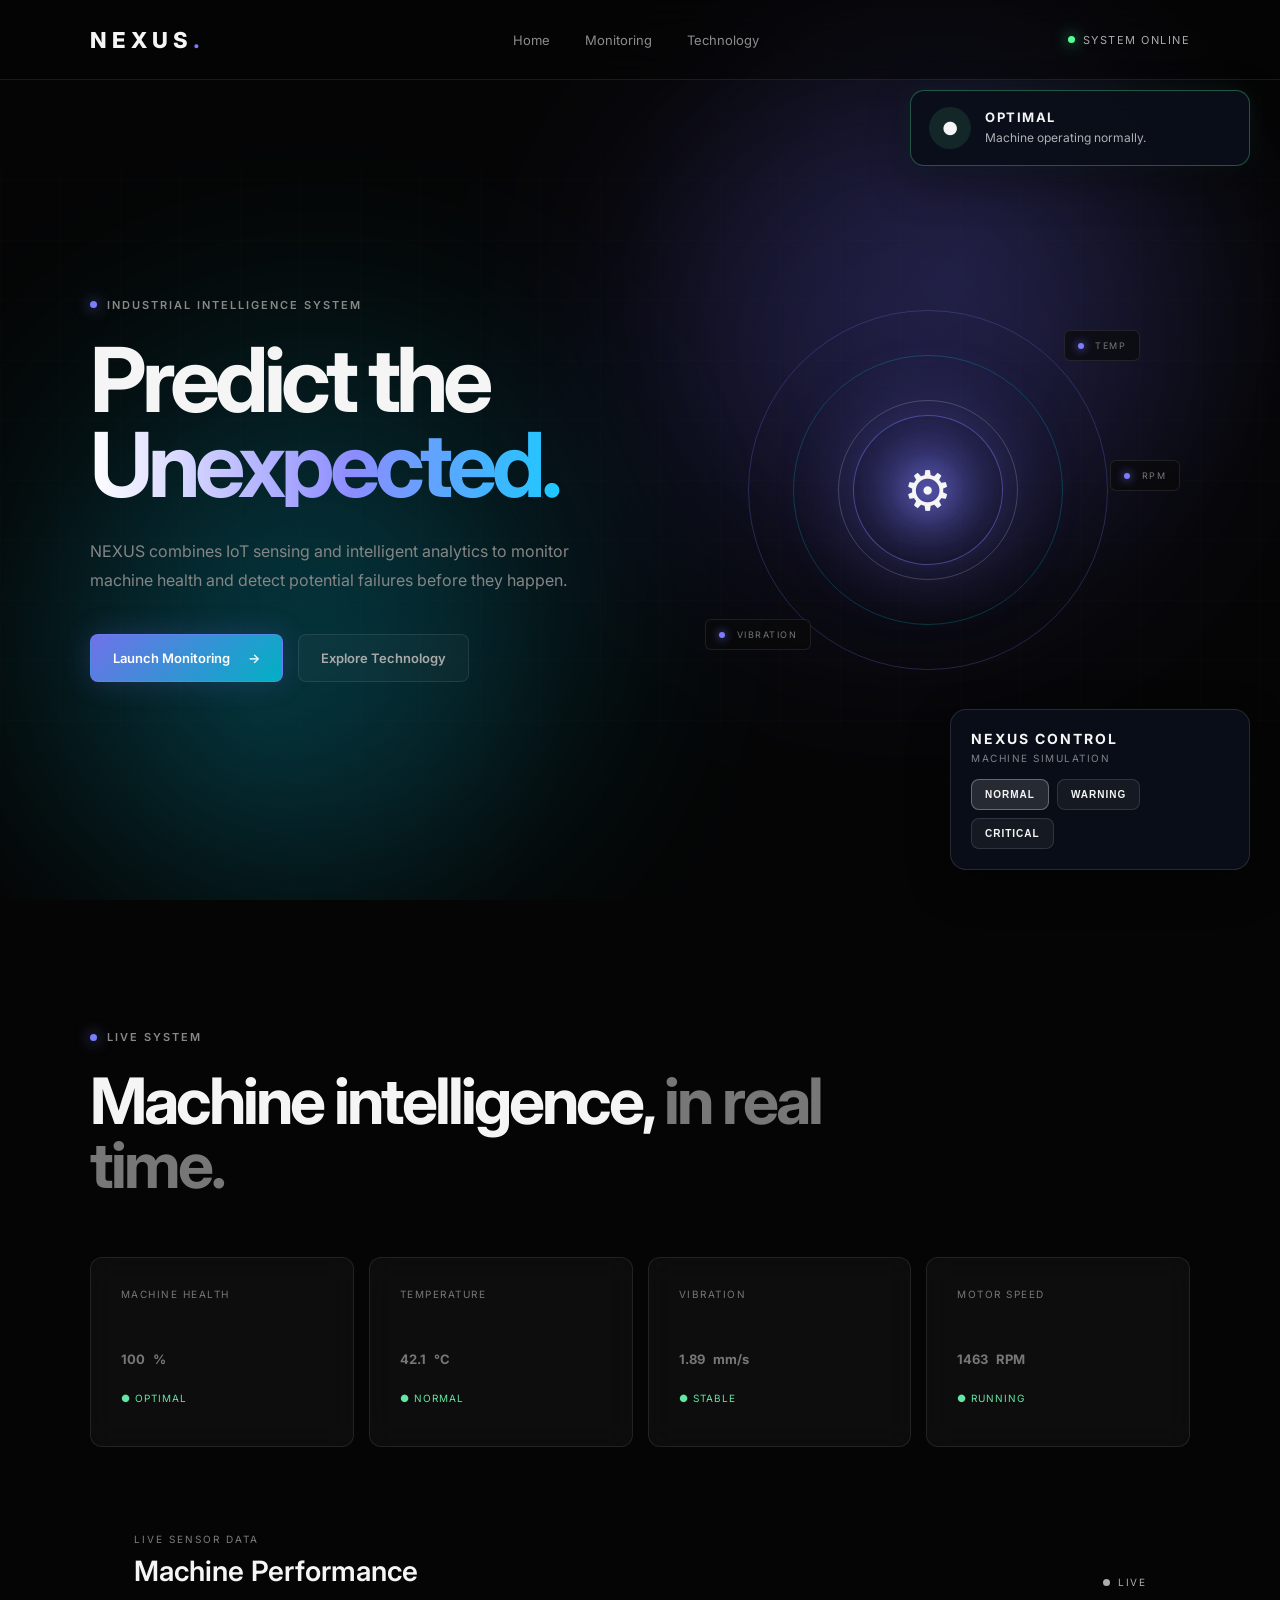
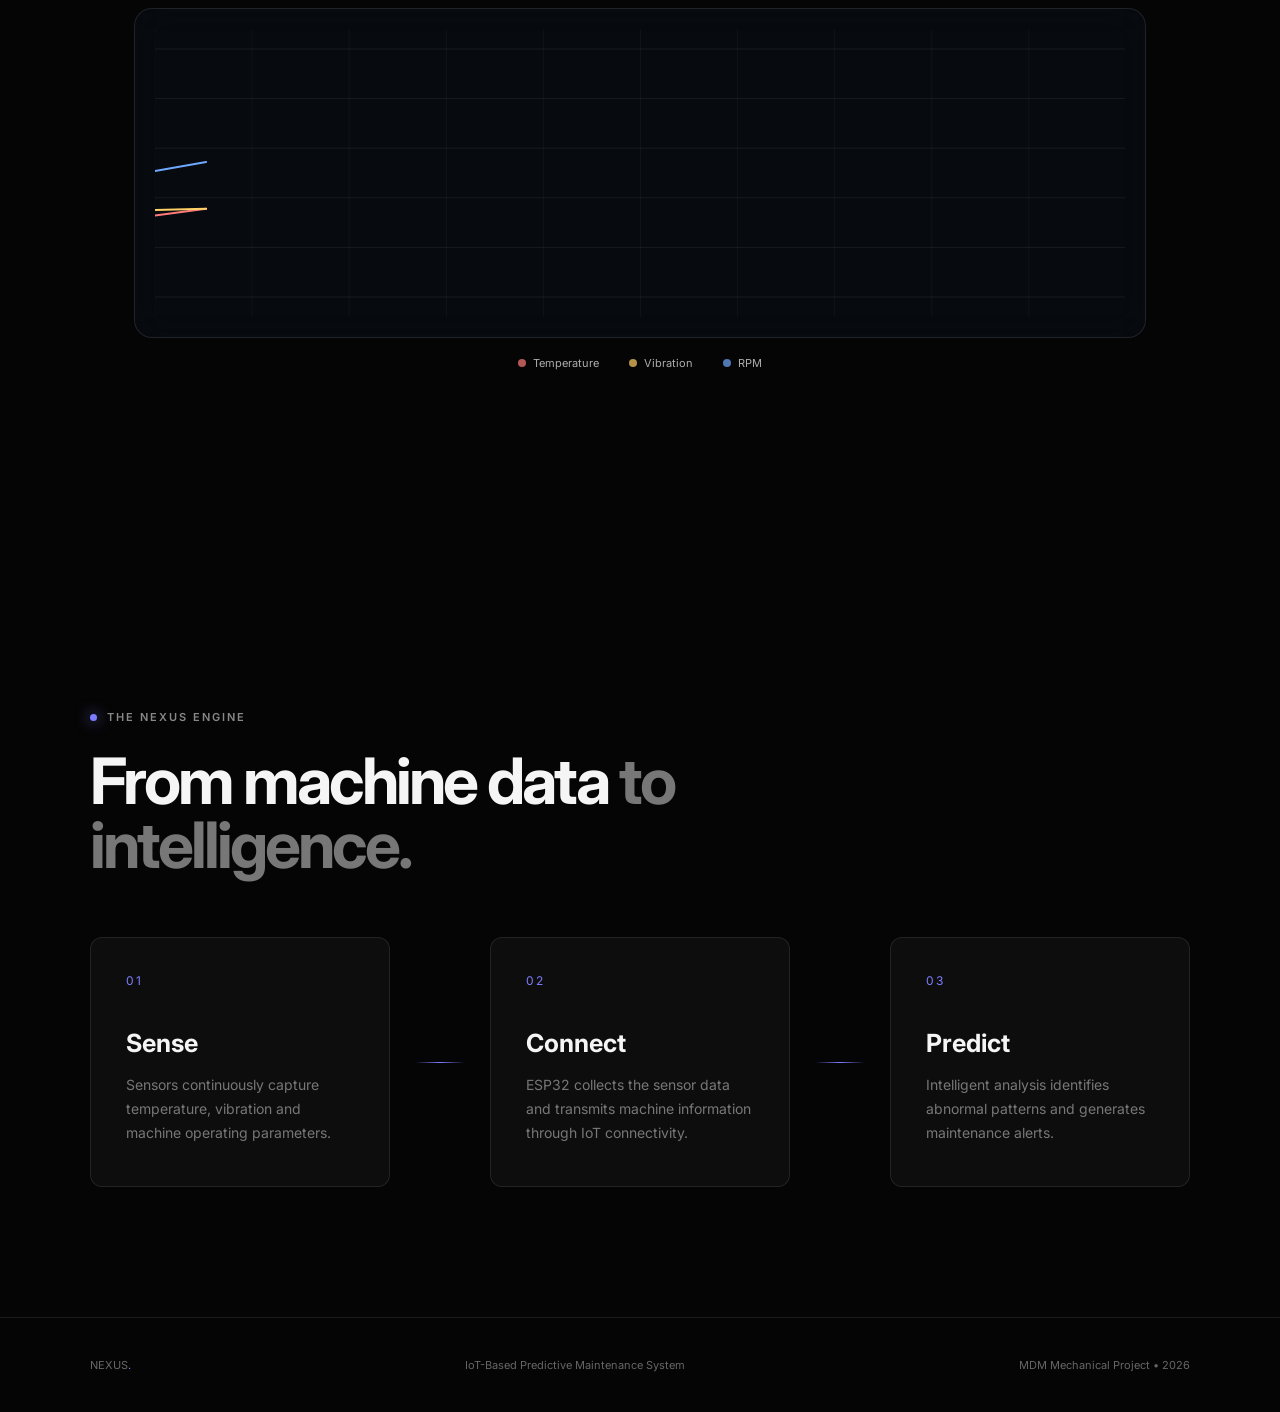
==== commit 3272529f: "Update NEXUS dashboard and live monitoring" ====
--- a/index.html
+++ b/index.html
@@ -2,9 +2,11 @@
 <html lang="en">
 
 <head>
+
     <meta charset="UTF-8">
 
-    <meta name="viewport" content="width=device-width, initial-scale=1.0">
+    <meta name="viewport"
+        content="width=device-width, initial-scale=1.0">
 
     <meta name="description"
         content="NEXUS - Intelligent IoT Predictive Maintenance Platform">
@@ -12,9 +14,12 @@
     <title>NEXUS | Machine Intelligence</title>
 
     <link rel="stylesheet" href="style.css">
+
 </head>
 
+
 <body>
+
 
     <!-- =========================
          BACKGROUND
@@ -31,6 +36,7 @@
     </div>
 
 
+
     <!-- =========================
          NAVIGATION
     ========================== -->
@@ -38,7 +44,9 @@
     <header class="navbar">
 
         <div class="logo">
+
             NEXUS<span>.</span>
+
         </div>
 
 
@@ -70,6 +78,7 @@
     </header>
 
 
+
     <!-- =========================
          MAIN CONTENT
     ========================== -->
@@ -78,13 +87,15 @@
 
 
         <!-- =========================
-             HERO SECTION
+             HERO
         ========================== -->
 
-        <section id="home" class="hero">
-
-
-            <!-- HERO TEXT -->
+        <section
+            id="home"
+            class="hero">
+
+
+            <!-- HERO CONTENT -->
 
             <div class="hero-content">
 
@@ -148,6 +159,7 @@
             </div>
 
 
+
             <!-- =========================
                  MACHINE VISUALIZATION
             ========================== -->
@@ -155,11 +167,19 @@
             <div class="machine-container">
 
 
-                <div class="machine-ring ring-one"></div>
-
-                <div class="machine-ring ring-two"></div>
-
-                <div class="machine-ring ring-three"></div>
+                <div
+                    class="machine-ring ring-one">
+                </div>
+
+
+                <div
+                    class="machine-ring ring-two">
+                </div>
+
+
+                <div
+                    class="machine-ring ring-three">
+                </div>
 
 
                 <div class="machine-core">
@@ -173,7 +193,7 @@
                 </div>
 
 
-                <!-- TEMPERATURE SENSOR -->
+                <!-- TEMPERATURE -->
 
                 <div class="sensor sensor-one">
 
@@ -184,7 +204,7 @@
                 </div>
 
 
-                <!-- VIBRATION SENSOR -->
+                <!-- VIBRATION -->
 
                 <div class="sensor sensor-two">
 
@@ -195,7 +215,7 @@
                 </div>
 
 
-                <!-- RPM SENSOR -->
+                <!-- RPM -->
 
                 <div class="sensor sensor-three">
 
@@ -212,7 +232,7 @@
 
 
         <!-- =========================
-             MONITORING SECTION
+             MONITORING
         ========================== -->
 
         <section
@@ -253,9 +273,7 @@
             <div class="stats-grid">
 
 
-                <!-- =====================
-                     MACHINE HEALTH
-                ====================== -->
+                <!-- MACHINE HEALTH -->
 
                 <div class="stat-card">
 
@@ -290,9 +308,7 @@
 
 
 
-                <!-- =====================
-                     TEMPERATURE
-                ====================== -->
+                <!-- TEMPERATURE -->
 
                 <div class="stat-card">
 
@@ -327,9 +343,7 @@
 
 
 
-                <!-- =====================
-                     VIBRATION
-                ====================== -->
+                <!-- VIBRATION -->
 
                 <div class="stat-card">
 
@@ -364,9 +378,7 @@
 
 
 
-                <!-- =====================
-                     MOTOR RPM
-                ====================== -->
+                <!-- RPM -->
 
                 <div class="stat-card">
 
@@ -401,12 +413,105 @@
 
             </div>
 
+
+
+            <!-- =========================
+                 LIVE SENSOR GRAPH
+            ========================== -->
+
+            <section class="sensor-graph-section">
+
+
+                <div class="graph-header">
+
+
+                    <div>
+
+                        <span class="graph-label">
+
+                            LIVE SENSOR DATA
+
+                        </span>
+
+
+                        <h2>
+
+                            Machine Performance
+
+                        </h2>
+
+                    </div>
+
+
+                    <div class="graph-live">
+
+                        <span
+                            class="graph-live-dot">
+                        </span>
+
+                        LIVE
+
+                    </div>
+
+                </div>
+
+
+
+                <div class="graph-card">
+
+                    <canvas
+                        id="sensorGraph">
+                    </canvas>
+
+                </div>
+
+
+
+                <div class="graph-legend">
+
+
+                    <div class="legend-item">
+
+                        <span
+                            class="legend-dot temperature">
+                        </span>
+
+                        Temperature
+
+                    </div>
+
+
+                    <div class="legend-item">
+
+                        <span
+                            class="legend-dot vibration">
+                        </span>
+
+                        Vibration
+
+                    </div>
+
+
+                    <div class="legend-item">
+
+                        <span
+                            class="legend-dot rpm">
+                        </span>
+
+                        RPM
+
+                    </div>
+
+                </div>
+
+            </section>
+
         </section>
 
 
 
         <!-- =========================
-             TECHNOLOGY SECTION
+             TECHNOLOGY
         ========================== -->
 
         <section
@@ -443,9 +548,7 @@
             <div class="technology-flow">
 
 
-                <!-- =====================
-                     SENSE
-                ====================== -->
+                <!-- SENSE -->
 
                 <div class="flow-card">
 
@@ -480,9 +583,7 @@
 
 
 
-                <!-- =====================
-                     CONNECT
-                ====================== -->
+                <!-- CONNECT -->
 
                 <div class="flow-card">
 
@@ -517,9 +618,7 @@
 
 
 
-                <!-- =====================
-                     PREDICT
-                ====================== -->
+                <!-- PREDICT -->
 
                 <div class="flow-card">
 
@@ -583,7 +682,6 @@
 
         </p>
 
-
     </footer>
 
 
--- a/style.css
+++ b/style.css
@@ -796,4 +796,689 @@
 .flow-card.visible {
     opacity: 1;
     transform: translateY(0);
+}
+
+/* ==========================================
+   NEXUS MACHINE ALERT
+========================================== */
+
+.machine-alert {
+
+    position: fixed;
+
+    top: 90px;
+
+    right: 30px;
+
+    width: 340px;
+
+    min-height: 75px;
+
+    padding: 16px 18px;
+
+    display: flex;
+
+    align-items: center;
+
+    gap: 14px;
+
+    z-index: 9999;
+
+    border: 1px solid rgba(255, 255, 255, 0.12);
+
+    border-radius: 14px;
+
+    background: rgba(10, 15, 25, 0.92);
+
+    backdrop-filter: blur(18px);
+
+    -webkit-backdrop-filter: blur(18px);
+
+    box-shadow:
+        0 15px 40px rgba(0, 0, 0, 0.35);
+
+    animation:
+        nexusAlertIn 0.45s ease forwards;
+
+}
+
+
+/* ==========================================
+   ALERT ICON
+========================================== */
+
+.alert-icon {
+
+    width: 42px;
+
+    height: 42px;
+
+    display: flex;
+
+    align-items: center;
+
+    justify-content: center;
+
+    border-radius: 50%;
+
+    font-size: 18px;
+
+    flex-shrink: 0;
+
+}
+
+
+/* ==========================================
+   ALERT CONTENT
+========================================== */
+
+.alert-content {
+
+    display: flex;
+
+    flex-direction: column;
+
+    gap: 5px;
+
+}
+
+
+.alert-content strong {
+
+    font-size: 13px;
+
+    letter-spacing: 1.5px;
+
+}
+
+
+.alert-content span {
+
+    font-size: 12px;
+
+    opacity: 0.7;
+
+    line-height: 1.4;
+
+}
+
+
+/* ==========================================
+   OPTIMAL
+========================================== */
+
+.machine-alert.optimal {
+
+    border-color:
+        rgba(80, 220, 150, 0.35);
+
+    box-shadow:
+        0 15px 40px rgba(0, 0, 0, 0.35),
+        0 0 25px rgba(80, 220, 150, 0.08);
+
+}
+
+
+.machine-alert.optimal .alert-icon {
+
+    background:
+        rgba(80, 220, 150, 0.12);
+
+}
+
+
+/* ==========================================
+   WARNING
+========================================== */
+
+.machine-alert.warning {
+
+    border-color:
+        rgba(255, 190, 60, 0.45);
+
+    box-shadow:
+        0 15px 40px rgba(0, 0, 0, 0.35),
+        0 0 30px rgba(255, 190, 60, 0.12);
+
+}
+
+
+.machine-alert.warning .alert-icon {
+
+    background:
+        rgba(255, 190, 60, 0.14);
+
+    animation:
+        warningPulse 1.2s infinite;
+
+}
+
+
+/* ==========================================
+   CRITICAL
+========================================== */
+
+.machine-alert.critical {
+
+    border-color:
+        rgba(255, 80, 90, 0.55);
+
+    box-shadow:
+        0 15px 40px rgba(0, 0, 0, 0.35),
+        0 0 35px rgba(255, 80, 90, 0.18);
+
+}
+
+
+.machine-alert.critical .alert-icon {
+
+    background:
+        rgba(255, 80, 90, 0.14);
+
+    animation:
+        criticalPulse 0.8s infinite;
+
+}
+
+
+/* ==========================================
+   ENTRY ANIMATION
+========================================== */
+
+@keyframes nexusAlertIn {
+
+    from {
+
+        opacity: 0;
+
+        transform:
+            translateX(40px)
+            scale(0.95);
+
+    }
+
+    to {
+
+        opacity: 1;
+
+        transform:
+            translateX(0)
+            scale(1);
+
+    }
+
+}
+
+
+/* ==========================================
+   WARNING PULSE
+========================================== */
+
+@keyframes warningPulse {
+
+    0%,
+    100% {
+
+        transform: scale(1);
+
+    }
+
+    50% {
+
+        transform: scale(1.12);
+
+    }
+
+}
+
+
+/* ==========================================
+   CRITICAL PULSE
+========================================== */
+
+@keyframes criticalPulse {
+
+    0%,
+    100% {
+
+        transform: scale(1);
+
+    }
+
+    50% {
+
+        transform: scale(1.18);
+
+    }
+
+}
+
+
+/* ==========================================
+   MOBILE
+========================================== */
+
+@media (max-width: 600px) {
+
+    .machine-alert {
+
+        top: 75px;
+
+        right: 15px;
+
+        left: 15px;
+
+        width: auto;
+
+    }
+
+}
+/* ==========================================
+   NEXUS CONTROL PANEL
+========================================== */
+
+.nexus-control-panel {
+    position: fixed;
+
+    right: 30px;
+    bottom: 30px;
+
+    width: 300px;
+
+    padding: 20px;
+
+    z-index: 9998;
+
+    border: 1px solid rgba(255, 255, 255, 0.12);
+
+    border-radius: 16px;
+
+    background: rgba(10, 15, 25, 0.92);
+
+    backdrop-filter: blur(18px);
+    -webkit-backdrop-filter: blur(18px);
+
+    box-shadow:
+        0 15px 40px rgba(0, 0, 0, 0.35);
+
+    animation: nexusControlIn 0.5s ease forwards;
+}
+
+
+/* TITLE */
+
+.control-title {
+    font-size: 14px;
+
+    font-weight: 700;
+
+    letter-spacing: 2px;
+}
+
+
+/* SUBTITLE */
+
+.control-subtitle {
+    margin-top: 5px;
+
+    margin-bottom: 15px;
+
+    font-size: 10px;
+
+    letter-spacing: 1.5px;
+
+    opacity: 0.5;
+}
+
+
+/* BUTTON CONTAINER */
+
+.control-buttons {
+    display: flex;
+
+    flex-wrap: wrap;
+
+    gap: 8px;
+}
+
+
+/* BUTTON */
+
+.control-button {
+    padding: 9px 13px;
+
+    border: 1px solid rgba(255, 255, 255, 0.12);
+
+    border-radius: 8px;
+
+    background: rgba(255, 255, 255, 0.05);
+
+    color: inherit;
+
+    font-size: 10px;
+
+    font-weight: 600;
+
+    letter-spacing: 1px;
+
+    cursor: pointer;
+
+    transition:
+        transform 0.2s ease,
+        background 0.2s ease,
+        border-color 0.2s ease;
+}
+
+
+/* HOVER */
+
+.control-button:hover {
+
+    transform: translateY(-2px);
+
+    background: rgba(255, 255, 255, 0.1);
+
+}
+
+
+/* ACTIVE */
+
+.control-button.active {
+
+    background: rgba(255, 255, 255, 0.12);
+
+    border-color: rgba(255, 255, 255, 0.3);
+
+}
+
+
+/* ENTRY ANIMATION */
+
+@keyframes nexusControlIn {
+
+    from {
+
+        opacity: 0;
+
+        transform:
+            translateY(25px)
+            scale(0.95);
+
+    }
+
+    to {
+
+        opacity: 1;
+
+        transform:
+            translateY(0)
+            scale(1);
+
+    }
+
+}
+
+
+/* MOBILE */
+
+@media (max-width: 600px) {
+
+    .nexus-control-panel {
+
+        right: 15px;
+
+        bottom: 15px;
+
+        left: 15px;
+
+        width: auto;
+
+    }
+
+}
+
+/* ==========================================
+   NEXUS LIVE SENSOR GRAPH
+========================================== */
+
+.sensor-graph-section {
+
+    width: min(1100px, 92%);
+
+    margin: 80px auto;
+
+}
+
+
+.graph-header {
+
+    display: flex;
+
+    justify-content: space-between;
+
+    align-items: flex-end;
+
+    margin-bottom: 20px;
+
+}
+
+
+.graph-label {
+
+    font-size: 10px;
+
+    letter-spacing: 2px;
+
+    opacity: 0.5;
+
+}
+
+
+.graph-header h2 {
+
+    margin: 7px 0 0;
+
+    font-size: 28px;
+
+    font-weight: 600;
+
+}
+
+
+.graph-live {
+
+    display: flex;
+
+    align-items: center;
+
+    gap: 8px;
+
+    font-size: 10px;
+
+    letter-spacing: 1.5px;
+
+    opacity: 0.7;
+
+}
+
+
+.graph-live-dot {
+
+    width: 7px;
+
+    height: 7px;
+
+    border-radius: 50%;
+
+    background: currentColor;
+
+    animation: graphLivePulse 1.2s infinite;
+
+}
+
+
+.graph-card {
+
+    position: relative;
+
+    width: 100%;
+
+    height: 330px;
+
+    padding: 20px;
+
+    box-sizing: border-box;
+
+    border: 1px solid rgba(255, 255, 255, 0.10);
+
+    border-radius: 18px;
+
+    background: rgba(10, 15, 25, 0.55);
+
+    backdrop-filter: blur(18px);
+
+    -webkit-backdrop-filter: blur(18px);
+
+    overflow: hidden;
+
+}
+
+
+#sensorGraph {
+
+    width: 100%;
+
+    height: 100%;
+
+    display: block;
+
+}
+
+
+.graph-legend {
+
+    display: flex;
+
+    justify-content: center;
+
+    gap: 30px;
+
+    margin-top: 18px;
+
+}
+
+
+.legend-item {
+
+    display: flex;
+
+    align-items: center;
+
+    gap: 7px;
+
+    font-size: 11px;
+
+    opacity: 0.7;
+
+}
+
+
+.legend-dot {
+
+    width: 8px;
+
+    height: 8px;
+
+    border-radius: 50%;
+
+}
+
+
+.legend-dot.temperature {
+
+    background: #ff7b7b;
+
+}
+
+
+.legend-dot.vibration {
+
+    background: #ffd166;
+
+}
+
+
+.legend-dot.rpm {
+
+    background: #6ea8ff;
+
+}
+
+
+@keyframes graphLivePulse {
+
+    0%,
+    100% {
+
+        opacity: 1;
+
+        transform: scale(1);
+
+    }
+
+    50% {
+
+        opacity: 0.3;
+
+        transform: scale(1.5);
+
+    }
+
+}
+
+
+@media (max-width: 600px) {
+
+    .sensor-graph-section {
+
+        width: 94%;
+
+        margin: 50px auto;
+
+    }
+
+
+    .graph-header {
+
+        align-items: flex-start;
+
+        gap: 15px;
+
+    }
+
+
+    .graph-header h2 {
+
+        font-size: 22px;
+
+    }
+
+
+    .graph-card {
+
+        height: 260px;
+
+        padding: 10px;
+
+    }
+
+
+    .graph-legend {
+
+        flex-wrap: wrap;
+
+        gap: 15px;
+
+    }
+
 }
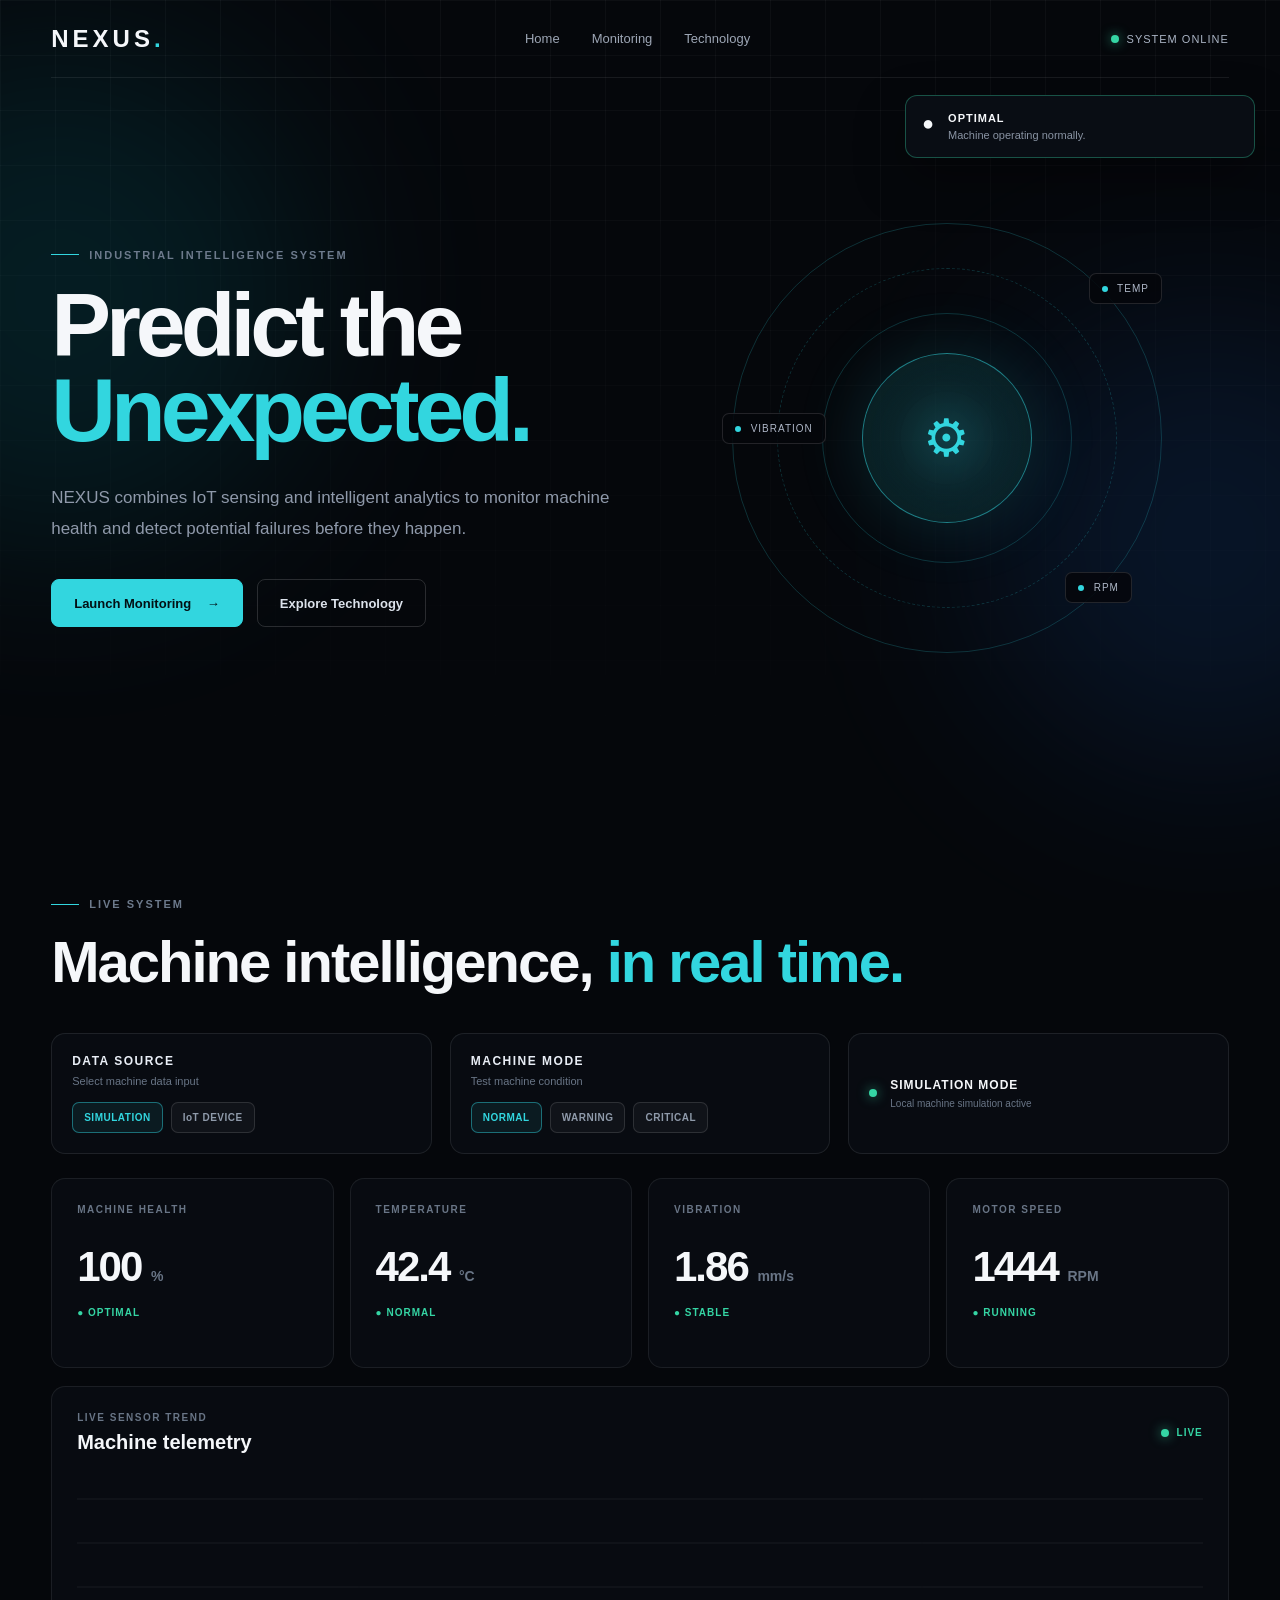
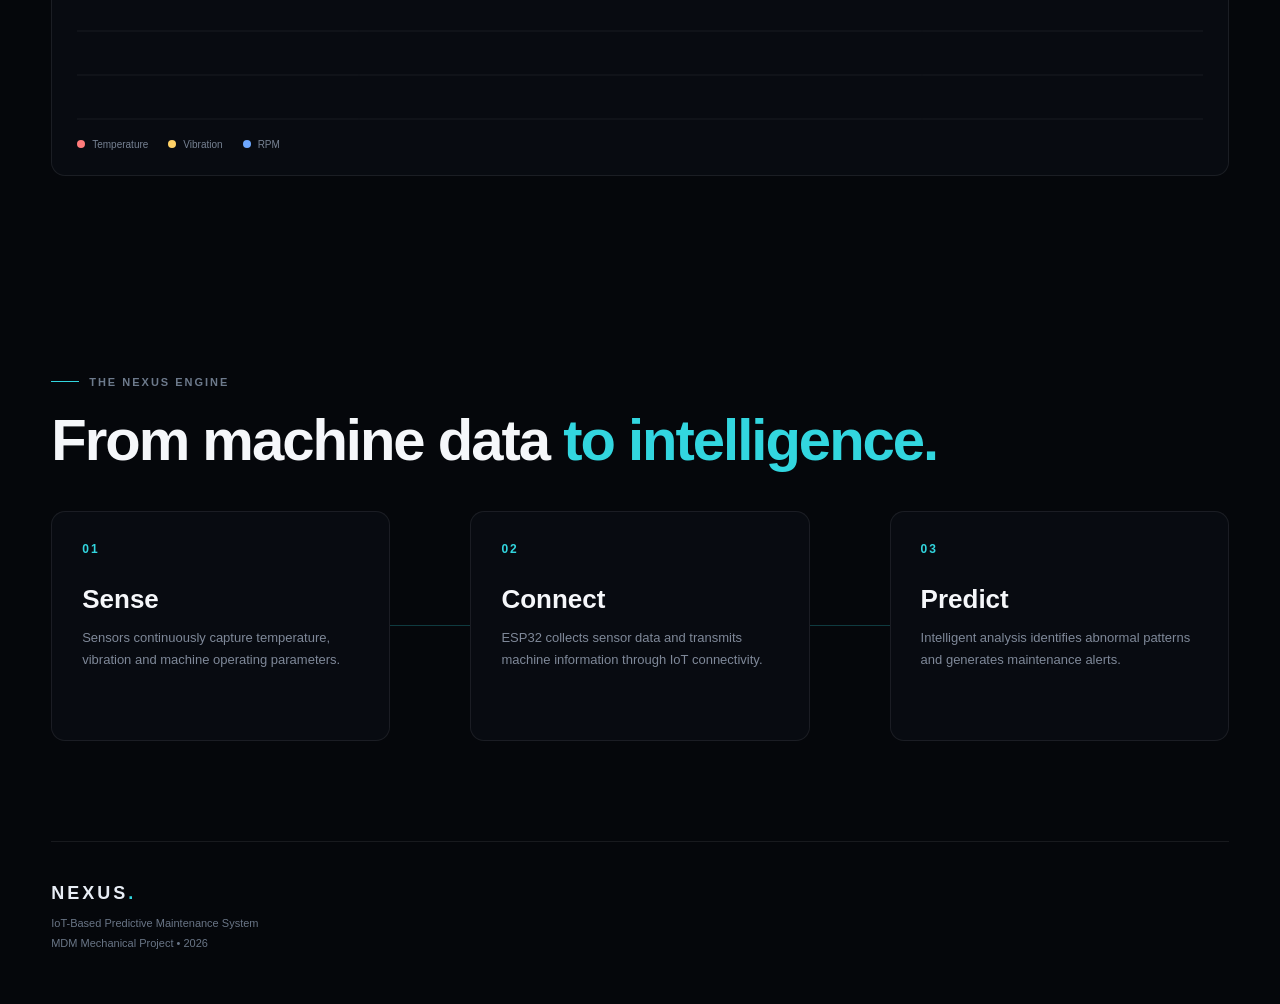
==== commit 8e5ae4c0: "Integrate NEXUS IoT dashboard with virtual server" ====
--- a/index.html
+++ b/index.html
@@ -1,12 +1,10 @@
+
 <!DOCTYPE html>
 <html lang="en">
 
 <head>
-
     <meta charset="UTF-8">
-
-    <meta name="viewport"
-        content="width=device-width, initial-scale=1.0">
+    <meta name="viewport" content="width=device-width, initial-scale=1.0">
 
     <meta name="description"
         content="NEXUS - Intelligent IoT Predictive Maintenance Platform">
@@ -14,27 +12,20 @@
     <title>NEXUS | Machine Intelligence</title>
 
     <link rel="stylesheet" href="style.css">
-
 </head>
 
-
 <body>
-
 
     <!-- =========================
          BACKGROUND
     ========================== -->
 
     <div class="background">
-
         <div class="grid"></div>
 
         <div class="glow glow-one"></div>
-
         <div class="glow glow-two"></div>
-
     </div>
-
 
 
     <!-- =========================
@@ -44,39 +35,21 @@
     <header class="navbar">
 
         <div class="logo">
-
             NEXUS<span>.</span>
-
         </div>
 
-
         <nav>
-
-            <a href="#home">
-                Home
-            </a>
-
-            <a href="#monitoring">
-                Monitoring
-            </a>
-
-            <a href="#technology">
-                Technology
-            </a>
-
+            <a href="#home">Home</a>
+            <a href="#monitoring">Monitoring</a>
+            <a href="#technology">Technology</a>
         </nav>
 
-
         <div class="system-status">
-
             <span class="status-dot"></span>
-
             SYSTEM ONLINE
-
         </div>
 
     </header>
-
 
 
     <!-- =========================
@@ -85,65 +58,41 @@
 
     <main>
 
-
         <!-- =========================
-             HERO
+             HERO SECTION
         ========================== -->
 
-        <section
-            id="home"
-            class="hero">
-
-
-            <!-- HERO CONTENT -->
+        <section id="home" class="hero">
 
             <div class="hero-content">
 
-
                 <div class="eyebrow">
-
                     <span></span>
-
                     INDUSTRIAL INTELLIGENCE SYSTEM
-
-                </div>
-
+                </div>
 
                 <h1>
-
                     Predict the
-
-                    <span>
-                        Unexpected.
-                    </span>
-
+                    <span>Unexpected.</span>
                 </h1>
 
-
                 <p class="hero-description">
-
                     NEXUS combines IoT sensing and intelligent
                     analytics to monitor machine health and
                     detect potential failures before they happen.
-
                 </p>
 
-
                 <div class="hero-buttons">
-
 
                     <button
                         id="launchButton"
-                        class="primary-button">
+                        class="primary-button"
+                        type="button">
 
                         Launch Monitoring
-
-                        <span>
-                            →
-                        </span>
+                        <span>→</span>
 
                     </button>
-
 
                     <a
                         href="#technology"
@@ -153,11 +102,9 @@
 
                     </a>
 
-
-                </div>
-
-            </div>
-
+                </div>
+
+            </div>
 
 
             <!-- =========================
@@ -166,63 +113,31 @@
 
             <div class="machine-container">
 
-
-                <div
-                    class="machine-ring ring-one">
-                </div>
-
-
-                <div
-                    class="machine-ring ring-two">
-                </div>
-
-
-                <div
-                    class="machine-ring ring-three">
-                </div>
-
+                <div class="machine-ring ring-one"></div>
+                <div class="machine-ring ring-two"></div>
+                <div class="machine-ring ring-three"></div>
 
                 <div class="machine-core">
 
                     <div class="core-inner">
-
                         ⚙
-
-                    </div>
-
-                </div>
-
-
-                <!-- TEMPERATURE -->
+                    </div>
+
+                </div>
 
                 <div class="sensor sensor-one">
-
                     <span></span>
-
                     TEMP
-
-                </div>
-
-
-                <!-- VIBRATION -->
+                </div>
 
                 <div class="sensor sensor-two">
-
                     <span></span>
-
                     VIBRATION
-
-                </div>
-
-
-                <!-- RPM -->
+                </div>
 
                 <div class="sensor sensor-three">
-
                     <span></span>
-
                     RPM
-
                 </div>
 
             </div>
@@ -230,60 +145,154 @@
         </section>
 
 
-
         <!-- =========================
-             MONITORING
+             MONITORING SECTION
         ========================== -->
 
         <section
             id="monitoring"
             class="monitoring-section">
 
-
             <div class="section-heading">
 
-
                 <div class="eyebrow">
-
                     <span></span>
-
                     LIVE SYSTEM
-
-                </div>
-
+                </div>
 
                 <h2>
-
                     Machine intelligence,
-
-                    <span>
-                        in real time.
-                    </span>
-
+                    <span>in real time.</span>
                 </h2>
 
             </div>
 
 
-
             <!-- =========================
-                 LIVE MACHINE DATA
+                 MONITORING CONTROL PANEL
             ========================== -->
 
+            <div class="monitoring-control-panel">
+
+                <!-- DATA SOURCE -->
+
+                <div class="monitor-control">
+
+                    <div class="monitor-control-title">
+                        DATA SOURCE
+                    </div>
+
+                    <div class="monitor-control-subtitle">
+                        Select machine data input
+                    </div>
+
+                    <div class="control-buttons">
+
+                        <button
+                            type="button"
+                            class="source-button active"
+                            data-source="simulation">
+
+                            SIMULATION
+
+                        </button>
+
+                        <button
+                            type="button"
+                            class="source-button"
+                            data-source="iot">
+
+                            IoT DEVICE
+
+                        </button>
+
+                    </div>
+
+                </div>
+
+
+                <!-- MACHINE MODE -->
+
+                <div class="monitor-control">
+
+                    <div class="monitor-control-title">
+                        MACHINE MODE
+                    </div>
+
+                    <div class="monitor-control-subtitle">
+                        Test machine condition
+                    </div>
+
+                    <div class="control-buttons">
+
+                        <button
+                            type="button"
+                            class="control-button active"
+                            data-mode="normal">
+
+                            NORMAL
+
+                        </button>
+
+                        <button
+                            type="button"
+                            class="control-button"
+                            data-mode="warning">
+
+                            WARNING
+
+                        </button>
+
+                        <button
+                            type="button"
+                            class="control-button"
+                            data-mode="critical">
+
+                            CRITICAL
+
+                        </button>
+
+                    </div>
+
+                </div>
+
+
+                <!-- CONNECTION STATUS -->
+
+                <div class="connection-status">
+
+                    <span class="connection-dot"></span>
+
+                    <div>
+
+                        <strong id="connectionText">
+                            SIMULATION MODE
+                        </strong>
+
+                        <small id="connectionSubtext">
+                            Local machine simulation active
+                        </small>
+
+                    </div>
+
+                </div>
+
+            </div>
+
+
+            <!-- =========================
+                 SENSOR STATISTICS
+            ========================== -->
+
             <div class="stats-grid">
 
-
                 <!-- MACHINE HEALTH -->
 
                 <div class="stat-card">
 
-
                     <div class="stat-label">
-
                         MACHINE HEALTH
-
-                    </div>
-
+                    </div>
 
                     <div class="stat-value">
 
@@ -291,34 +300,24 @@
                             94
                         </span>
 
-                        <span>
-                            %
-                        </span>
-
-                    </div>
-
+                        <span>%</span>
+
+                    </div>
 
                     <div class="stat-status">
-
                         ● OPTIMAL
-
-                    </div>
-
-                </div>
-
+                    </div>
+
+                </div>
 
 
                 <!-- TEMPERATURE -->
 
                 <div class="stat-card">
 
-
                     <div class="stat-label">
-
                         TEMPERATURE
-
-                    </div>
-
+                    </div>
 
                     <div class="stat-value">
 
@@ -326,34 +325,24 @@
                             42
                         </span>
 
-                        <span>
-                            °C
-                        </span>
-
-                    </div>
-
+                        <span>°C</span>
+
+                    </div>
 
                     <div class="stat-status">
-
                         ● NORMAL
-
-                    </div>
-
-                </div>
-
+                    </div>
+
+                </div>
 
 
                 <!-- VIBRATION -->
 
                 <div class="stat-card">
 
-
                     <div class="stat-label">
-
                         VIBRATION
-
-                    </div>
-
+                    </div>
 
                     <div class="stat-value">
 
@@ -361,34 +350,24 @@
                             1.8
                         </span>
 
-                        <span>
-                            mm/s
-                        </span>
-
-                    </div>
-
+                        <span>mm/s</span>
+
+                    </div>
 
                     <div class="stat-status">
-
                         ● STABLE
-
-                    </div>
-
-                </div>
-
-
-
-                <!-- RPM -->
+                    </div>
+
+                </div>
+
+
+                <!-- MOTOR RPM -->
 
                 <div class="stat-card">
 
-
                     <div class="stat-label">
-
                         MOTOR SPEED
-
-                    </div>
-
+                    </div>
 
                     <div class="stat-value">
 
@@ -396,253 +375,163 @@
                             1450
                         </span>
 
-                        <span>
-                            RPM
-                        </span>
-
-                    </div>
-
+                        <span>RPM</span>
+
+                    </div>
 
                     <div class="stat-status">
-
                         ● RUNNING
-
-                    </div>
-
-                </div>
-
-            </div>
-
+                    </div>
+
+                </div>
+
+            </div>
 
 
             <!-- =========================
                  LIVE SENSOR GRAPH
             ========================== -->
 
-            <section class="sensor-graph-section">
-
+            <div class="graph-card">
 
                 <div class="graph-header">
 
-
                     <div>
 
-                        <span class="graph-label">
-
-                            LIVE SENSOR DATA
-
-                        </span>
-
-
-                        <h2>
-
-                            Machine Performance
-
-                        </h2>
-
-                    </div>
-
-
-                    <div class="graph-live">
-
-                        <span
-                            class="graph-live-dot">
-                        </span>
-
+                        <div class="stat-label">
+                            LIVE SENSOR TREND
+                        </div>
+
+                        <h3>
+                            Machine telemetry
+                        </h3>
+
+                    </div>
+
+                    <div class="live-indicator">
+
+                        <span></span>
                         LIVE
 
                     </div>
 
                 </div>
 
-
-
-                <div class="graph-card">
-
-                    <canvas
-                        id="sensorGraph">
-                    </canvas>
-
-                </div>
-
-
+                <canvas id="sensorGraph"></canvas>
 
                 <div class="graph-legend">
 
-
-                    <div class="legend-item">
-
-                        <span
-                            class="legend-dot temperature">
-                        </span>
-
+                    <span>
+                        <i class="legend-temperature"></i>
                         Temperature
-
-                    </div>
-
-
-                    <div class="legend-item">
-
-                        <span
-                            class="legend-dot vibration">
-                        </span>
-
+                    </span>
+
+                    <span>
+                        <i class="legend-vibration"></i>
                         Vibration
-
-                    </div>
-
-
-                    <div class="legend-item">
-
-                        <span
-                            class="legend-dot rpm">
-                        </span>
-
+                    </span>
+
+                    <span>
+                        <i class="legend-rpm"></i>
                         RPM
-
-                    </div>
-
-                </div>
-
-            </section>
+                    </span>
+
+                </div>
+
+            </div>
 
         </section>
 
 
-
         <!-- =========================
-             TECHNOLOGY
+             TECHNOLOGY SECTION
         ========================== -->
 
         <section
             id="technology"
             class="technology-section">
 
-
             <div class="section-heading">
 
-
                 <div class="eyebrow">
-
                     <span></span>
-
                     THE NEXUS ENGINE
-
-                </div>
-
+                </div>
 
                 <h2>
-
                     From machine data
-
-                    <span>
-                        to intelligence.
-                    </span>
-
+                    <span>to intelligence.</span>
                 </h2>
 
             </div>
 
 
-
             <div class="technology-flow">
 
-
                 <!-- SENSE -->
 
                 <div class="flow-card">
 
-
                     <div class="flow-number">
-
                         01
-
-                    </div>
-
+                    </div>
 
                     <h3>
-
                         Sense
-
                     </h3>
 
-
                     <p>
-
                         Sensors continuously capture
                         temperature, vibration and
                         machine operating parameters.
-
                     </p>
 
                 </div>
 
 
-
                 <div class="flow-line"></div>
 
 
-
                 <!-- CONNECT -->
 
                 <div class="flow-card">
 
-
                     <div class="flow-number">
-
                         02
-
-                    </div>
-
+                    </div>
 
                     <h3>
-
                         Connect
-
                     </h3>
 
-
                     <p>
-
-                        ESP32 collects the sensor data
+                        ESP32 collects sensor data
                         and transmits machine information
                         through IoT connectivity.
-
                     </p>
 
                 </div>
 
 
-
                 <div class="flow-line"></div>
 
 
-
                 <!-- PREDICT -->
 
                 <div class="flow-card">
 
-
                     <div class="flow-number">
-
                         03
-
-                    </div>
-
+                    </div>
 
                     <h3>
-
                         Predict
-
                     </h3>
 
-
                     <p>
-
                         Intelligent analysis identifies
                         abnormal patterns and generates
                         maintenance alerts.
-
                     </p>
 
                 </div>
@@ -652,7 +541,6 @@
         </section>
 
     </main>
-
 
 
     <!-- =========================
@@ -661,29 +549,19 @@
 
     <footer>
 
-
         <div>
-
             NEXUS<span>.</span>
-
         </div>
 
-
         <p>
-
             IoT-Based Predictive Maintenance System
-
         </p>
 
-
         <p>
-
             MDM Mechanical Project • 2026
-
         </p>
 
     </footer>
-
 
 
     <!-- =========================
@@ -692,7 +570,7 @@
 
     <script src="script.js"></script>
 
-
 </body>
 
-</html>+</html>
+
--- a/style.css
+++ b/style.css
@@ -1,15 +1,3 @@
-@import url('https://fonts.googleapis.com/css2?family=Inter:wght@400;500;600;700;800&display=swap');
-
-:root {
-    --bg: #050505;
-    --text: #f5f5f5;
-    --muted: #858585;
-    --line: rgba(255, 255, 255, 0.09);
-    --panel: rgba(255, 255, 255, 0.035);
-    --accent: #7c7cff;
-    --accent-2: #00e5ff;
-}
-
 * {
     margin: 0;
     padding: 0;
@@ -21,176 +9,691 @@
 }
 
 body {
-    background: var(--bg);
-    color: var(--text);
-    font-family: "Inter", sans-serif;
+    font-family: Arial, Helvetica, sans-serif;
+    background: #05070b;
+    color: #f5f7fa;
+    min-height: 100vh;
     overflow-x: hidden;
 }
-
-a {
-    color: inherit;
-    text-decoration: none;
-}
-
-/* =========================
-   BACKGROUND
-========================= */
 
 .background {
     position: fixed;
     inset: 0;
-    z-index: -2;
+    z-index: -10;
+    background: #05070b;
     overflow: hidden;
-    background:
-        radial-gradient(circle at 75% 30%, rgba(124, 124, 255, 0.12), transparent 30%),
-        radial-gradient(circle at 20% 80%, rgba(0, 229, 255, 0.07), transparent 25%),
-        #050505;
 }
 
 .grid {
     position: absolute;
     inset: 0;
-    opacity: 0.16;
-
     background-image:
-        linear-gradient(rgba(255,255,255,0.05) 1px, transparent 1px),
-        linear-gradient(90deg, rgba(255,255,255,0.05) 1px, transparent 1px);
-
-    background-size: 60px 60px;
-
+        linear-gradient(
+            rgba(255, 255, 255, 0.035) 1px,
+            transparent 1px
+        ),
+        linear-gradient(
+            90deg,
+            rgba(255, 255, 255, 0.035) 1px,
+            transparent 1px
+        );
+    background-size: 55px 55px;
     mask-image: linear-gradient(
         to bottom,
-        transparent,
-        black 20%,
-        black 80%,
-        transparent
+        black,
+        transparent 90%
     );
 }
 
 .glow {
     position: absolute;
+    border-radius: 50%;
+    filter: blur(100px);
+    opacity: 0.18;
+    pointer-events: none;
+}
+
+.glow-one {
     width: 500px;
     height: 500px;
-    border-radius: 50%;
-    filter: blur(120px);
-    opacity: 0.18;
-    animation: floatGlow 8s ease-in-out infinite alternate;
-}
-
-.glow-one {
-    background: #6c63ff;
-    top: 10%;
-    right: 10%;
+    background: #087f8c;
+    top: 5%;
+    left: -15%;
 }
 
 .glow-two {
-    background: #00d9ff;
-    bottom: 5%;
-    left: 5%;
-    animation-delay: 2s;
-}
-
-@keyframes floatGlow {
-    from {
-        transform: translate(0, 0) scale(1);
-    }
-
-    to {
-        transform: translate(50px, -30px) scale(1.15);
-    }
-}
-
-/* =========================
-   NAVBAR
-========================= */
+    width: 450px;
+    height: 450px;
+    background: #1555aa;
+    right: -12%;
+    top: 35%;
+}
+
+/* NAVIGATION */
 
 .navbar {
-    width: 100%;
-    height: 80px;
-
+    width: min(1200px, 92%);
+    margin: 0 auto;
+    min-height: 78px;
     display: flex;
     align-items: center;
     justify-content: space-between;
-
-    padding: 0 7%;
-
-    border-bottom: 1px solid var(--line);
-
-    backdrop-filter: blur(20px);
-    background: rgba(5, 5, 5, 0.45);
-
-    position: sticky;
-    top: 0;
-    z-index: 100;
+    border-bottom: 1px solid rgba(255, 255, 255, 0.08);
 }
 
 .logo {
-    font-size: 22px;
-    font-weight: 800;
-    letter-spacing: 5px;
+    font-size: 24px;
+    font-weight: 800;
+    letter-spacing: 4px;
 }
 
 .logo span,
 footer span {
-    color: var(--accent);
-}
-
-.navbar nav {
-    display: flex;
-    gap: 35px;
-}
-
-.navbar nav a {
-    color: #8c8c8c;
+    color: #32d6df;
+}
+
+nav {
+    display: flex;
+    gap: 32px;
+}
+
+nav a {
+    color: #9da6b5;
+    text-decoration: none;
     font-size: 13px;
-    transition: 0.3s;
-}
-
-.navbar nav a:hover {
-    color: white;
+    transition: 0.25s ease;
+}
+
+nav a:hover {
+    color: #ffffff;
 }
 
 .system-status {
+    display: flex;
+    align-items: center;
+    gap: 8px;
+    color: #aab4c4;
     font-size: 11px;
-    letter-spacing: 1.5px;
-    color: #aaa;
-    display: flex;
-    align-items: center;
-    gap: 8px;
-}
-
-.status-dot {
-    width: 7px;
-    height: 7px;
+    letter-spacing: 1px;
+}
+
+.status-dot,
+.connection-dot,
+.live-indicator span {
+    width: 8px;
+    height: 8px;
     border-radius: 50%;
-    background: #52ff9a;
-    box-shadow: 0 0 15px #52ff9a;
-}
-
-/* =========================
-   HERO
-========================= */
+    background: #35d5a4;
+    box-shadow: 0 0 12px rgba(53, 213, 164, 0.7);
+}
+
+/* HERO */
 
 .hero {
-    min-height: calc(100vh - 80px);
-
-    padding: 80px 7%;
-
+    width: min(1200px, 92%);
+    min-height: 720px;
+    margin: 0 auto;
     display: grid;
     grid-template-columns: 1fr 1fr;
     align-items: center;
-
     gap: 50px;
 }
 
 .hero-content {
-    animation: heroIn 1s ease forwards;
-}
-
-@keyframes heroIn {
+    max-width: 650px;
+}
+
+.eyebrow {
+    display: flex;
+    align-items: center;
+    gap: 10px;
+    color: #6d7a8c;
+    font-size: 11px;
+    letter-spacing: 2px;
+    font-weight: 700;
+    margin-bottom: 22px;
+}
+
+.eyebrow span {
+    width: 28px;
+    height: 1px;
+    background: #32d6df;
+}
+
+h1 {
+    font-size: clamp(55px, 7vw, 94px);
+    line-height: 0.95;
+    letter-spacing: -5px;
+    margin-bottom: 30px;
+}
+
+h1 span,
+h2 span {
+    color: #32d6df;
+}
+
+.hero-description {
+    max-width: 570px;
+    color: #8f99aa;
+    font-size: 17px;
+    line-height: 1.8;
+}
+
+.hero-buttons {
+    display: flex;
+    gap: 14px;
+    margin-top: 35px;
+}
+
+.primary-button,
+.secondary-button {
+    min-height: 48px;
+    padding: 0 22px;
+    border-radius: 8px;
+    font-weight: 700;
+    font-size: 13px;
+    cursor: pointer;
+    text-decoration: none;
+}
+
+.primary-button {
+    border: 1px solid #32d6df;
+    background: #32d6df;
+    color: #031014;
+}
+
+.primary-button:hover {
+    box-shadow: 0 0 25px rgba(50, 214, 223, 0.25);
+}
+
+.primary-button span {
+    margin-left: 12px;
+}
+
+.secondary-button {
+    display: flex;
+    align-items: center;
+    border: 1px solid rgba(255, 255, 255, 0.15);
+    color: #dce2eb;
+}
+
+.secondary-button:hover {
+    border-color: rgba(50, 214, 223, 0.5);
+    color: #32d6df;
+}
+
+/* MACHINE */
+
+.machine-container {
+    position: relative;
+    width: min(480px, 90vw);
+    height: 480px;
+    margin: auto;
+    display: flex;
+    justify-content: center;
+    align-items: center;
+}
+
+.machine-ring {
+    position: absolute;
+    border: 1px solid rgba(50, 214, 223, 0.2);
+    border-radius: 50%;
+}
+
+.ring-one {
+    width: 430px;
+    height: 430px;
+    animation: rotate 22s linear infinite;
+}
+
+.ring-two {
+    width: 340px;
+    height: 340px;
+    border-style: dashed;
+    animation: rotateReverse 16s linear infinite;
+}
+
+.ring-three {
+    width: 250px;
+    height: 250px;
+}
+
+.machine-core {
+    width: 170px;
+    height: 170px;
+    border-radius: 50%;
+    display: flex;
+    align-items: center;
+    justify-content: center;
+    border: 1px solid rgba(50, 214, 223, 0.55);
+    background: radial-gradient(
+        circle,
+        rgba(50, 214, 223, 0.25),
+        rgba(5, 7, 11, 0.9)
+    );
+    box-shadow:
+        0 0 70px rgba(50, 214, 223, 0.15),
+        inset 0 0 40px rgba(50, 214, 223, 0.1);
+    transition: 0.3s ease;
+    z-index: 2;
+}
+
+.machine-core:hover {
+    transform: scale(1.05);
+    box-shadow:
+        0 0 90px rgba(50, 214, 223, 0.25),
+        inset 0 0 50px rgba(50, 214, 223, 0.15);
+}
+
+.core-inner {
+    font-size: 52px;
+    color: #32d6df;
+}
+
+.sensor {
+    position: absolute;
+    padding: 9px 12px;
+    border: 1px solid rgba(255, 255, 255, 0.12);
+    background: rgba(5, 7, 11, 0.85);
+    border-radius: 7px;
+    color: #aeb7c7;
+    font-size: 10px;
+    letter-spacing: 1px;
+    z-index: 4;
+    transition: 0.25s ease;
+}
+
+.sensor:hover {
+    border-color: rgba(50, 214, 223, 0.5);
+    color: #ffffff;
+}
+
+.sensor span {
+    display: inline-block;
+    width: 6px;
+    height: 6px;
+    background: #32d6df;
+    border-radius: 50%;
+    margin-right: 6px;
+}
+
+.sensor-one {
+    top: 75px;
+    right: 25px;
+}
+
+.sensor-two {
+    left: 15px;
+    top: 215px;
+}
+
+.sensor-three {
+    right: 55px;
+    bottom: 75px;
+}
+
+/* SECTIONS */
+
+.monitoring-section,
+.technology-section {
+    width: min(1200px, 92%);
+    margin: 0 auto;
+    padding: 100px 0;
+}
+
+.section-heading {
+    margin-bottom: 40px;
+}
+
+h2 {
+    font-size: clamp(35px, 5vw, 58px);
+    line-height: 1.05;
+    letter-spacing: -2px;
+}
+
+/* MONITORING CONTROLS */
+
+.monitoring-control-panel {
+    display: grid;
+    grid-template-columns: 1fr 1fr 1fr;
+    gap: 18px;
+    margin-bottom: 24px;
+}
+
+.monitor-control,
+.connection-status {
+    border: 1px solid rgba(255, 255, 255, 0.09);
+    background: rgba(10, 14, 21, 0.75);
+    border-radius: 14px;
+    padding: 20px;
+    backdrop-filter: blur(14px);
+}
+
+.monitor-control-title {
+    color: #e9eef6;
+    font-size: 12px;
+    font-weight: 800;
+    letter-spacing: 1.5px;
+}
+
+.monitor-control-subtitle {
+    margin-top: 7px;
+    color: #697586;
+    font-size: 11px;
+}
+
+.control-buttons {
+    display: flex;
+    flex-wrap: wrap;
+    gap: 8px;
+    margin-top: 15px;
+}
+
+.source-button,
+.control-button {
+    border: 1px solid rgba(255, 255, 255, 0.12);
+    background: rgba(255, 255, 255, 0.035);
+    color: #8f9aaa;
+    border-radius: 7px;
+    padding: 9px 11px;
+    font-size: 10px;
+    font-weight: 800;
+    letter-spacing: 0.5px;
+    cursor: pointer;
+    transition: 0.25s ease;
+}
+
+.source-button:hover,
+.control-button:hover,
+.source-button.active,
+.control-button.active {
+    color: #32d6df;
+    border-color: rgba(50, 214, 223, 0.45);
+    background: rgba(50, 214, 223, 0.08);
+}
+
+.connection-status {
+    display: flex;
+    align-items: center;
+    gap: 13px;
+}
+
+.connection-status strong {
+    display: block;
+    font-size: 12px;
+    letter-spacing: 1px;
+}
+
+.connection-status small {
+    display: block;
+    color: #697586;
+    font-size: 10px;
+    margin-top: 6px;
+}
+
+/* STATS */
+
+.stats-grid {
+    display: grid;
+    grid-template-columns: repeat(4, 1fr);
+    gap: 16px;
+}
+
+.stat-card {
+    padding: 25px;
+    min-height: 190px;
+    border: 1px solid rgba(255, 255, 255, 0.08);
+    background: rgba(10, 14, 21, 0.75);
+    border-radius: 14px;
+    backdrop-filter: blur(12px);
+    opacity: 0;
+    transform: translateY(25px);
+    transition: 0.7s ease;
+}
+
+.stat-card.visible {
+    opacity: 1;
+    transform: translateY(0);
+}
+
+.stat-label {
+    color: #697586;
+    font-size: 10px;
+    font-weight: 800;
+    letter-spacing: 1.5px;
+}
+
+.stat-value {
+    margin-top: 28px;
+    font-size: 42px;
+    font-weight: 800;
+    letter-spacing: -2px;
+}
+
+.stat-value span:last-child {
+    color: #697586;
+    font-size: 14px;
+    letter-spacing: 0;
+}
+
+.stat-status {
+    margin-top: 16px;
+    color: #35d5a4;
+    font-size: 10px;
+    font-weight: 800;
+    letter-spacing: 1px;
+}
+
+/* GRAPH */
+
+.graph-card {
+    margin-top: 18px;
+    border: 1px solid rgba(255, 255, 255, 0.08);
+    background: rgba(10, 14, 21, 0.75);
+    border-radius: 14px;
+    padding: 25px;
+}
+
+.graph-header {
+    display: flex;
+    justify-content: space-between;
+    align-items: center;
+}
+
+.graph-header h3 {
+    margin-top: 8px;
+    font-size: 20px;
+}
+
+.live-indicator {
+    display: flex;
+    align-items: center;
+    gap: 8px;
+    color: #35d5a4;
+    font-size: 10px;
+    font-weight: 800;
+    letter-spacing: 1px;
+}
+
+#sensorGraph {
+    display: block;
+    width: 100%;
+    height: 260px;
+    margin-top: 25px;
+}
+
+.graph-legend {
+    display: flex;
+    gap: 20px;
+    color: #778293;
+    font-size: 10px;
+}
+
+.graph-legend span {
+    display: flex;
+    align-items: center;
+    gap: 7px;
+}
+
+.graph-legend i {
+    width: 8px;
+    height: 8px;
+    border-radius: 50%;
+    display: inline-block;
+}
+
+.legend-temperature {
+    background: #ff7b7b;
+}
+
+.legend-vibration {
+    background: #ffd166;
+}
+
+.legend-rpm {
+    background: #6ea8ff;
+}
+
+/* TECHNOLOGY */
+
+.technology-flow {
+    display: grid;
+    grid-template-columns: 1fr 80px 1fr 80px 1fr;
+    align-items: center;
+}
+
+.flow-card {
+    padding: 30px;
+    min-height: 230px;
+    border: 1px solid rgba(255, 255, 255, 0.08);
+    border-radius: 14px;
+    background: rgba(10, 14, 21, 0.7);
+    opacity: 0;
+    transform: translateY(25px);
+    transition: 0.7s ease;
+}
+
+.flow-card.visible {
+    opacity: 1;
+    transform: translateY(0);
+}
+
+.flow-number {
+    color: #32d6df;
+    font-size: 12px;
+    font-weight: 800;
+    letter-spacing: 2px;
+}
+
+.flow-card h3 {
+    margin: 28px 0 12px;
+    font-size: 26px;
+}
+
+.flow-card p {
+    color: #7f8999;
+    line-height: 1.7;
+    font-size: 13px;
+}
+
+.flow-line {
+    height: 1px;
+    background: rgba(50, 214, 223, 0.25);
+}
+
+/* ALERT */
+
+.machine-alert {
+    position: fixed;
+    top: 95px;
+    right: 25px;
+    width: min(350px, calc(100vw - 40px));
+    display: flex;
+    gap: 14px;
+    padding: 16px;
+    border-radius: 12px;
+    background: rgba(10, 14, 21, 0.96);
+    border: 1px solid rgba(255, 255, 255, 0.12);
+    box-shadow: 0 20px 50px rgba(0, 0, 0, 0.35);
+    z-index: 100;
+    animation: alertIn 0.35s ease;
+}
+
+.machine-alert .alert-icon {
+    font-size: 20px;
+}
+
+.machine-alert .alert-content strong {
+    display: block;
+    font-size: 11px;
+    letter-spacing: 1px;
+}
+
+.machine-alert .alert-content span {
+    display: block;
+    margin-top: 5px;
+    color: #8993a3;
+    font-size: 11px;
+}
+
+.machine-alert.optimal {
+    border-color: rgba(53, 213, 164, 0.35);
+}
+
+.machine-alert.warning {
+    border-color: rgba(255, 209, 102, 0.45);
+}
+
+.machine-alert.critical {
+    border-color: rgba(255, 95, 95, 0.55);
+}
+
+/* FOOTER */
+
+footer {
+    width: min(1200px, 92%);
+    margin: 0 auto;
+    padding: 35px 0 50px;
+    border-top: 1px solid rgba(255, 255, 255, 0.08);
+    color: #697586;
+    font-size: 11px;
+    line-height: 1.8;
+}
+
+footer div {
+    color: #e8edf5;
+    font-size: 18px;
+    font-weight: 800;
+    letter-spacing: 3px;
+    margin-bottom: 5px;
+}
+
+/* ANIMATIONS */
+
+@keyframes rotate {
+    from {
+        transform: rotate(0deg);
+    }
+
+    to {
+        transform: rotate(360deg);
+    }
+}
+
+@keyframes rotateReverse {
+    from {
+        transform: rotate(360deg);
+    }
+
+    to {
+        transform: rotate(0deg);
+    }
+}
+
+@keyframes alertIn {
     from {
         opacity: 0;
-        transform: translateY(30px);
+        transform: translateY(-15px);
     }
 
     to {
@@ -199,553 +702,58 @@
     }
 }
 
-.eyebrow {
-    display: flex;
-    align-items: center;
-    gap: 10px;
-
-    color: #888;
-    font-size: 11px;
-    font-weight: 600;
-
-    letter-spacing: 2px;
-
-    margin-bottom: 25px;
-}
-
-.eyebrow span {
-    width: 7px;
-    height: 7px;
-    border-radius: 50%;
-
-    background: var(--accent);
-    box-shadow: 0 0 15px var(--accent);
-}
-
-.hero h1 {
-    font-size: clamp(55px, 7vw, 100px);
-    line-height: 0.95;
-
-    letter-spacing: -5px;
-
-    max-width: 750px;
-}
-
-.hero h1 span {
-    display: block;
-
-    background: linear-gradient(
-        90deg,
-        #ffffff,
-        #8c8cff,
-        #00d9ff
-    );
-
-    -webkit-background-clip: text;
-    color: transparent;
-}
-
-.hero-description {
-    max-width: 550px;
-
-    color: var(--muted);
-
-    font-size: 16px;
-    line-height: 1.8;
-
-    margin-top: 30px;
-}
-
-.hero-buttons {
-    display: flex;
-    gap: 15px;
-
-    margin-top: 40px;
-}
-
-.primary-button,
-.secondary-button {
-    padding: 15px 22px;
-
-    border-radius: 8px;
-
-    font-family: inherit;
-    font-size: 13px;
-    font-weight: 600;
-
-    cursor: pointer;
-
-    transition: 0.3s;
-}
-
-.primary-button {
-    border: 1px solid rgba(124,124,255,0.6);
-
-    background: linear-gradient(
-        135deg,
-        rgba(124,124,255,0.9),
-        rgba(0,229,255,0.7)
-    );
-
-    color: white;
-
-    box-shadow:
-        0 0 30px rgba(124,124,255,0.2);
-}
-
-.primary-button span {
-    margin-left: 15px;
-}
-
-.primary-button:hover {
-    transform: translateY(-3px);
-
-    box-shadow:
-        0 10px 40px rgba(124,124,255,0.35);
-}
-
-.secondary-button {
-    border: 1px solid var(--line);
-    background: rgba(255,255,255,0.03);
-
-    color: #aaa;
-}
-
-.secondary-button:hover {
-    color: white;
-    border-color: rgba(255,255,255,0.25);
-}
-
-/* =========================
-   MACHINE VISUAL
-========================= */
-
-.machine-container {
-    height: 520px;
-
-    position: relative;
-
-    display: flex;
-    justify-content: center;
-    align-items: center;
-
-    animation: machineIn 1.2s ease forwards;
-}
-
-@keyframes machineIn {
-    from {
-        opacity: 0;
-        transform: scale(0.8);
-    }
-
-    to {
-        opacity: 1;
-        transform: scale(1);
-    }
-}
-
-.machine-ring {
-    position: absolute;
-
-    border: 1px solid rgba(124,124,255,0.25);
-
-    border-radius: 50%;
-
-    animation: rotate 18s linear infinite;
-}
-
-.ring-one {
-    width: 360px;
-    height: 360px;
-}
-
-.ring-two {
-    width: 270px;
-    height: 270px;
-
-    border-color: rgba(0,229,255,0.2);
-
-    animation-direction: reverse;
-    animation-duration: 12s;
-}
-
-.ring-three {
-    width: 180px;
-    height: 180px;
-
-    border-color: rgba(255,255,255,0.18);
-
-    animation-duration: 8s;
-}
-
-@keyframes rotate {
-    from {
-        transform: rotate(0deg);
-    }
-
-    to {
-        transform: rotate(360deg);
-    }
-}
-
-.machine-core {
-    width: 150px;
-    height: 150px;
-
-    border-radius: 50%;
-
-    display: flex;
-    align-items: center;
-    justify-content: center;
-
-    background:
-        radial-gradient(
-            circle,
-            rgba(124,124,255,0.5),
-            rgba(124,124,255,0.08) 60%,
-            transparent 70%
-        );
-
-    border: 1px solid rgba(124,124,255,0.5);
-
-    box-shadow:
-        0 0 80px rgba(124,124,255,0.3),
-        inset 0 0 40px rgba(124,124,255,0.15);
-
-    animation: pulse 3s ease-in-out infinite;
-}
-
-.core-inner {
-    font-size: 55px;
-
-    filter:
-        drop-shadow(0 0 20px rgba(124,124,255,0.8));
-}
-
-@keyframes pulse {
-    0%, 100% {
-        transform: scale(1);
-    }
-
-    50% {
-        transform: scale(1.06);
-    }
-}
-
-/* =========================
-   SENSORS
-========================= */
-
-.sensor {
-    position: absolute;
-
-    padding: 9px 13px;
-
-    border: 1px solid var(--line);
-
-    border-radius: 6px;
-
-    background: rgba(10,10,10,0.65);
-
-    backdrop-filter: blur(10px);
-
-    color: #777;
-
-    font-size: 9px;
-    letter-spacing: 1.5px;
-
-    animation: sensorFloat 4s ease-in-out infinite;
-}
-
-.sensor span {
-    display: inline-block;
-
-    width: 6px;
-    height: 6px;
-
-    border-radius: 50%;
-
-    margin-right: 7px;
-
-    background: var(--accent);
-
-    box-shadow: 0 0 10px var(--accent);
-}
-
-.sensor-one {
-    top: 100px;
-    right: 50px;
-}
-
-.sensor-two {
-    bottom: 100px;
-    left: 40px;
-
-    animation-delay: 1s;
-}
-
-.sensor-three {
-    top: 230px;
-    right: 10px;
-
-    animation-delay: 2s;
-}
-
-@keyframes sensorFloat {
-    0%, 100% {
-        transform: translateY(0);
-    }
-
-    50% {
-        transform: translateY(-8px);
-    }
-}
-
-/* =========================
-   SECTIONS
-========================= */
-
-.monitoring-section,
-.technology-section {
-    padding: 130px 7%;
-}
-
-.section-heading {
-    max-width: 800px;
-    margin-bottom: 60px;
-}
-
-.section-heading h2 {
-    font-size: clamp(35px, 5vw, 65px);
-
-    line-height: 1;
-
-    letter-spacing: -3px;
-}
-
-.section-heading h2 span {
-    color: #777;
-}
-
-/* =========================
-   STATS
-========================= */
-
-.stats-grid {
-    display: grid;
-
-    grid-template-columns:
-        repeat(4, 1fr);
-
-    gap: 15px;
-}
-
-.stat-card {
-    padding: 30px;
-
-    min-height: 190px;
-
-    border: 1px solid var(--line);
-
-    border-radius: 12px;
-
-    background: var(--panel);
-
-    backdrop-filter: blur(15px);
-
-    transition: 0.4s;
-}
-
-.stat-card:hover {
-    transform: translateY(-5px);
-
-    border-color:
-        rgba(124,124,255,0.35);
-
-    background:
-        rgba(124,124,255,0.06);
-}
-
-.stat-label {
-    color: #777;
-
-    font-size: 10px;
-
-    letter-spacing: 1.5px;
-}
-
-.stat-value {
-    font-size: 35px;
-
-    font-weight: 700;
-
-    margin-top: 30px;
-}
-
-.stat-value span {
-    color: #777;
-
-    font-size: 13px;
-}
-
-.stat-status {
-    margin-top: 20px;
-
-    font-size: 10px;
-
-    letter-spacing: 1px;
-
-    color: #63e6a3;
-}
-
-/* =========================
-   TECHNOLOGY FLOW
-========================= */
-
-.technology-flow {
-    display: grid;
-
-    grid-template-columns:
-        1fr auto 1fr auto 1fr;
-
-    align-items: center;
-
-    gap: 25px;
-}
-
-.flow-card {
-    padding: 35px;
-
-    min-height: 250px;
-
-    border: 1px solid var(--line);
-
-    border-radius: 12px;
-
-    background: var(--panel);
-
-    transition: 0.4s;
-}
-
-.flow-card:hover {
-    transform: translateY(-8px);
-
-    border-color:
-        rgba(124,124,255,0.35);
-}
-
-.flow-number {
-    font-size: 12px;
-
-    color: var(--accent);
-
-    letter-spacing: 2px;
-
-    margin-bottom: 40px;
-}
-
-.flow-card h3 {
-    font-size: 25px;
-
-    margin-bottom: 15px;
-}
-
-.flow-card p {
-    color: #777;
-
-    font-size: 14px;
-
-    line-height: 1.7;
-}
-
-.flow-line {
-    width: 50px;
-    height: 1px;
-
-    background:
-        linear-gradient(
-            90deg,
-            transparent,
-            var(--accent),
-            transparent
-        );
-}
-
-/* =========================
-   FOOTER
-========================= */
-
-footer {
-    padding: 40px 7%;
-
-    border-top: 1px solid var(--line);
-
-    display: flex;
-
-    justify-content: space-between;
-
-    color: #666;
-
-    font-size: 11px;
-}
-
-/* =========================
-   RESPONSIVE
-========================= */
-
-@media (max-width: 900px) {
-
-    .navbar nav {
-        display: none;
-    }
-
+/* RESPONSIVE */
+
+@media (max-width: 950px) {
     .hero {
         grid-template-columns: 1fr;
-
-        padding-top: 70px;
+        padding: 80px 0;
     }
 
     .machine-container {
-        height: 400px;
+        margin-top: 20px;
+    }
+
+    .monitoring-control-panel {
+        grid-template-columns: 1fr;
     }
 
     .stats-grid {
-        grid-template-columns: 1fr 1fr;
+        grid-template-columns: repeat(2, 1fr);
     }
 
     .technology-flow {
         grid-template-columns: 1fr;
+        gap: 15px;
     }
 
     .flow-line {
+        width: 1px;
+        height: 30px;
+        margin: auto;
+    }
+}
+
+@media (max-width: 650px) {
+    .navbar {
+        min-height: 65px;
+    }
+
+    nav {
         display: none;
     }
 
-    footer {
-        flex-direction: column;
-        gap: 15px;
-    }
-}
-
-@media (max-width: 600px) {
-
-    .navbar {
-        padding: 0 5%;
-    }
-
     .system-status {
-        display: none;
-    }
-
-    .hero,
-    .monitoring-section,
-    .technology-section {
-        padding-left: 5%;
-        padding-right: 5%;
-    }
-
-    .hero h1 {
-        font-size: 55px;
+        font-size: 9px;
+    }
+
+    .hero {
+        min-height: auto;
+        padding: 80px 0;
+    }
+
+    h1 {
+        letter-spacing: -3px;
     }
 
     .hero-buttons {
@@ -756,729 +764,21 @@
         grid-template-columns: 1fr;
     }
 
-    .ring-one {
-        width: 280px;
-        height: 280px;
-    }
-
-    .ring-two {
-        width: 210px;
-        height: 210px;
-    }
-
-    .ring-three {
-        width: 140px;
-        height: 140px;
-    }
-
-    .sensor-one {
-        right: 0;
-    }
-
-    .sensor-two {
-        left: 0;
-    }
-}
-/* =========================
-   SCROLL REVEAL
-========================= */
-
-.stat-card,
-.flow-card {
-    opacity: 0;
-    transform: translateY(30px);
-    transition:
-        opacity 0.8s ease,
-        transform 0.8s ease;
-}
-
-.stat-card.visible,
-.flow-card.visible {
-    opacity: 1;
-    transform: translateY(0);
-}
-
-/* ==========================================
-   NEXUS MACHINE ALERT
-========================================== */
-
-.machine-alert {
-
-    position: fixed;
-
-    top: 90px;
-
-    right: 30px;
-
-    width: 340px;
-
-    min-height: 75px;
-
-    padding: 16px 18px;
-
-    display: flex;
-
-    align-items: center;
-
-    gap: 14px;
-
-    z-index: 9999;
-
-    border: 1px solid rgba(255, 255, 255, 0.12);
-
-    border-radius: 14px;
-
-    background: rgba(10, 15, 25, 0.92);
-
-    backdrop-filter: blur(18px);
-
-    -webkit-backdrop-filter: blur(18px);
-
-    box-shadow:
-        0 15px 40px rgba(0, 0, 0, 0.35);
-
-    animation:
-        nexusAlertIn 0.45s ease forwards;
-
-}
-
-
-/* ==========================================
-   ALERT ICON
-========================================== */
-
-.alert-icon {
-
-    width: 42px;
-
-    height: 42px;
-
-    display: flex;
-
-    align-items: center;
-
-    justify-content: center;
-
-    border-radius: 50%;
-
-    font-size: 18px;
-
-    flex-shrink: 0;
-
-}
-
-
-/* ==========================================
-   ALERT CONTENT
-========================================== */
-
-.alert-content {
-
-    display: flex;
-
-    flex-direction: column;
-
-    gap: 5px;
-
-}
-
-
-.alert-content strong {
-
-    font-size: 13px;
-
-    letter-spacing: 1.5px;
-
-}
-
-
-.alert-content span {
-
-    font-size: 12px;
-
-    opacity: 0.7;
-
-    line-height: 1.4;
-
-}
-
-
-/* ==========================================
-   OPTIMAL
-========================================== */
-
-.machine-alert.optimal {
-
-    border-color:
-        rgba(80, 220, 150, 0.35);
-
-    box-shadow:
-        0 15px 40px rgba(0, 0, 0, 0.35),
-        0 0 25px rgba(80, 220, 150, 0.08);
-
-}
-
-
-.machine-alert.optimal .alert-icon {
-
-    background:
-        rgba(80, 220, 150, 0.12);
-
-}
-
-
-/* ==========================================
-   WARNING
-========================================== */
-
-.machine-alert.warning {
-
-    border-color:
-        rgba(255, 190, 60, 0.45);
-
-    box-shadow:
-        0 15px 40px rgba(0, 0, 0, 0.35),
-        0 0 30px rgba(255, 190, 60, 0.12);
-
-}
-
-
-.machine-alert.warning .alert-icon {
-
-    background:
-        rgba(255, 190, 60, 0.14);
-
-    animation:
-        warningPulse 1.2s infinite;
-
-}
-
-
-/* ==========================================
-   CRITICAL
-========================================== */
-
-.machine-alert.critical {
-
-    border-color:
-        rgba(255, 80, 90, 0.55);
-
-    box-shadow:
-        0 15px 40px rgba(0, 0, 0, 0.35),
-        0 0 35px rgba(255, 80, 90, 0.18);
-
-}
-
-
-.machine-alert.critical .alert-icon {
-
-    background:
-        rgba(255, 80, 90, 0.14);
-
-    animation:
-        criticalPulse 0.8s infinite;
-
-}
-
-
-/* ==========================================
-   ENTRY ANIMATION
-========================================== */
-
-@keyframes nexusAlertIn {
-
-    from {
-
-        opacity: 0;
-
-        transform:
-            translateX(40px)
-            scale(0.95);
-
-    }
-
-    to {
-
-        opacity: 1;
-
-        transform:
-            translateX(0)
-            scale(1);
-
-    }
-
-}
-
-
-/* ==========================================
-   WARNING PULSE
-========================================== */
-
-@keyframes warningPulse {
-
-    0%,
-    100% {
-
-        transform: scale(1);
-
-    }
-
-    50% {
-
-        transform: scale(1.12);
-
-    }
-
-}
-
-
-/* ==========================================
-   CRITICAL PULSE
-========================================== */
-
-@keyframes criticalPulse {
-
-    0%,
-    100% {
-
-        transform: scale(1);
-
-    }
-
-    50% {
-
-        transform: scale(1.18);
-
-    }
-
-}
-
-
-/* ==========================================
-   MOBILE
-========================================== */
-
-@media (max-width: 600px) {
+    .machine-container {
+        transform: scale(0.8);
+        margin-top: -20px;
+        margin-bottom: -20px;
+    }
+
+    .graph-legend {
+        flex-direction: column;
+        gap: 8px;
+    }
 
     .machine-alert {
-
-        top: 75px;
-
-        right: 15px;
-
-        left: 15px;
-
+        top: 80px;
+        right: 20px;
+        left: 20px;
         width: auto;
-
-    }
-
-}
-/* ==========================================
-   NEXUS CONTROL PANEL
-========================================== */
-
-.nexus-control-panel {
-    position: fixed;
-
-    right: 30px;
-    bottom: 30px;
-
-    width: 300px;
-
-    padding: 20px;
-
-    z-index: 9998;
-
-    border: 1px solid rgba(255, 255, 255, 0.12);
-
-    border-radius: 16px;
-
-    background: rgba(10, 15, 25, 0.92);
-
-    backdrop-filter: blur(18px);
-    -webkit-backdrop-filter: blur(18px);
-
-    box-shadow:
-        0 15px 40px rgba(0, 0, 0, 0.35);
-
-    animation: nexusControlIn 0.5s ease forwards;
-}
-
-
-/* TITLE */
-
-.control-title {
-    font-size: 14px;
-
-    font-weight: 700;
-
-    letter-spacing: 2px;
-}
-
-
-/* SUBTITLE */
-
-.control-subtitle {
-    margin-top: 5px;
-
-    margin-bottom: 15px;
-
-    font-size: 10px;
-
-    letter-spacing: 1.5px;
-
-    opacity: 0.5;
-}
-
-
-/* BUTTON CONTAINER */
-
-.control-buttons {
-    display: flex;
-
-    flex-wrap: wrap;
-
-    gap: 8px;
-}
-
-
-/* BUTTON */
-
-.control-button {
-    padding: 9px 13px;
-
-    border: 1px solid rgba(255, 255, 255, 0.12);
-
-    border-radius: 8px;
-
-    background: rgba(255, 255, 255, 0.05);
-
-    color: inherit;
-
-    font-size: 10px;
-
-    font-weight: 600;
-
-    letter-spacing: 1px;
-
-    cursor: pointer;
-
-    transition:
-        transform 0.2s ease,
-        background 0.2s ease,
-        border-color 0.2s ease;
-}
-
-
-/* HOVER */
-
-.control-button:hover {
-
-    transform: translateY(-2px);
-
-    background: rgba(255, 255, 255, 0.1);
-
-}
-
-
-/* ACTIVE */
-
-.control-button.active {
-
-    background: rgba(255, 255, 255, 0.12);
-
-    border-color: rgba(255, 255, 255, 0.3);
-
-}
-
-
-/* ENTRY ANIMATION */
-
-@keyframes nexusControlIn {
-
-    from {
-
-        opacity: 0;
-
-        transform:
-            translateY(25px)
-            scale(0.95);
-
-    }
-
-    to {
-
-        opacity: 1;
-
-        transform:
-            translateY(0)
-            scale(1);
-
-    }
-
-}
-
-
-/* MOBILE */
-
-@media (max-width: 600px) {
-
-    .nexus-control-panel {
-
-        right: 15px;
-
-        bottom: 15px;
-
-        left: 15px;
-
-        width: auto;
-
-    }
-
-}
-
-/* ==========================================
-   NEXUS LIVE SENSOR GRAPH
-========================================== */
-
-.sensor-graph-section {
-
-    width: min(1100px, 92%);
-
-    margin: 80px auto;
-
-}
-
-
-.graph-header {
-
-    display: flex;
-
-    justify-content: space-between;
-
-    align-items: flex-end;
-
-    margin-bottom: 20px;
-
-}
-
-
-.graph-label {
-
-    font-size: 10px;
-
-    letter-spacing: 2px;
-
-    opacity: 0.5;
-
-}
-
-
-.graph-header h2 {
-
-    margin: 7px 0 0;
-
-    font-size: 28px;
-
-    font-weight: 600;
-
-}
-
-
-.graph-live {
-
-    display: flex;
-
-    align-items: center;
-
-    gap: 8px;
-
-    font-size: 10px;
-
-    letter-spacing: 1.5px;
-
-    opacity: 0.7;
-
-}
-
-
-.graph-live-dot {
-
-    width: 7px;
-
-    height: 7px;
-
-    border-radius: 50%;
-
-    background: currentColor;
-
-    animation: graphLivePulse 1.2s infinite;
-
-}
-
-
-.graph-card {
-
-    position: relative;
-
-    width: 100%;
-
-    height: 330px;
-
-    padding: 20px;
-
-    box-sizing: border-box;
-
-    border: 1px solid rgba(255, 255, 255, 0.10);
-
-    border-radius: 18px;
-
-    background: rgba(10, 15, 25, 0.55);
-
-    backdrop-filter: blur(18px);
-
-    -webkit-backdrop-filter: blur(18px);
-
-    overflow: hidden;
-
-}
-
-
-#sensorGraph {
-
-    width: 100%;
-
-    height: 100%;
-
-    display: block;
-
-}
-
-
-.graph-legend {
-
-    display: flex;
-
-    justify-content: center;
-
-    gap: 30px;
-
-    margin-top: 18px;
-
-}
-
-
-.legend-item {
-
-    display: flex;
-
-    align-items: center;
-
-    gap: 7px;
-
-    font-size: 11px;
-
-    opacity: 0.7;
-
-}
-
-
-.legend-dot {
-
-    width: 8px;
-
-    height: 8px;
-
-    border-radius: 50%;
-
-}
-
-
-.legend-dot.temperature {
-
-    background: #ff7b7b;
-
-}
-
-
-.legend-dot.vibration {
-
-    background: #ffd166;
-
-}
-
-
-.legend-dot.rpm {
-
-    background: #6ea8ff;
-
-}
-
-
-@keyframes graphLivePulse {
-
-    0%,
-    100% {
-
-        opacity: 1;
-
-        transform: scale(1);
-
-    }
-
-    50% {
-
-        opacity: 0.3;
-
-        transform: scale(1.5);
-
-    }
-
-}
-
-
-@media (max-width: 600px) {
-
-    .sensor-graph-section {
-
-        width: 94%;
-
-        margin: 50px auto;
-
-    }
-
-
-    .graph-header {
-
-        align-items: flex-start;
-
-        gap: 15px;
-
-    }
-
-
-    .graph-header h2 {
-
-        font-size: 22px;
-
-    }
-
-
-    .graph-card {
-
-        height: 260px;
-
-        padding: 10px;
-
-    }
-
-
-    .graph-legend {
-
-        flex-wrap: wrap;
-
-        gap: 15px;
-
-    }
-
+    }
 }
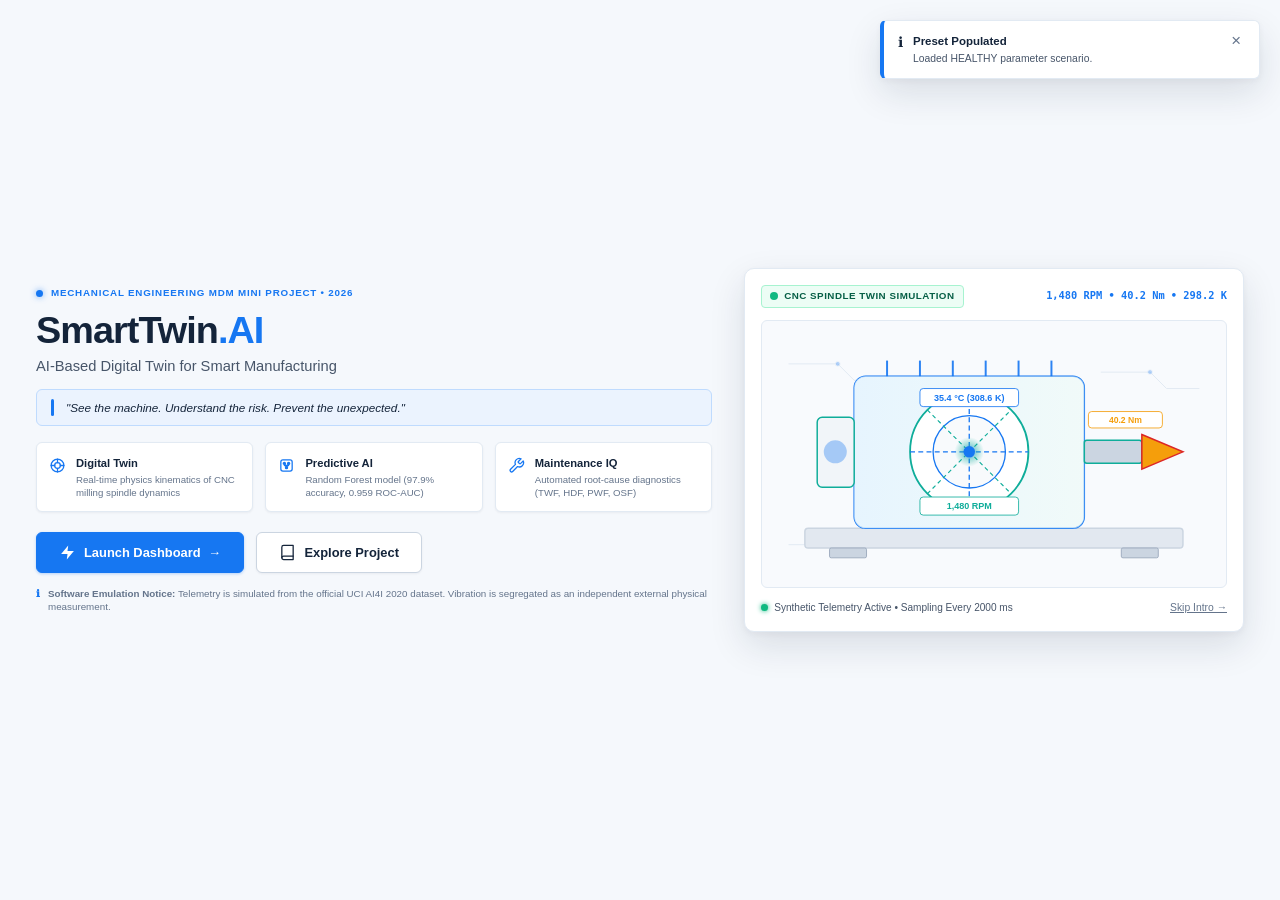
==== commit 38f8879d: "Improve SmartTwin AI telemetry and light UI" ====
--- a/index.html
+++ b/index.html
@@ -1,576 +1,1780 @@
-
 <!DOCTYPE html>
 <html lang="en">
 
 <head>
     <meta charset="UTF-8">
     <meta name="viewport" content="width=device-width, initial-scale=1.0">
-
     <meta name="description"
-        content="NEXUS - Intelligent IoT Predictive Maintenance Platform">
-
-    <title>NEXUS | Machine Intelligence</title>
-
-    <link rel="stylesheet" href="style.css">
+        content="SmartTwin AI - AI-Based Digital Twin for Smart Manufacturing Using Predictive Maintenance">
+    <meta name="theme-color" content="#1677F2">
+    <title>SmartTwin AI | Predictive Maintenance Digital Twin</title>
+    <link rel="icon" type="image/svg+xml" href="/favicon.svg?v=2">
+    <link rel="alternate icon" href="/favicon.ico?v=2">
+    <link rel="stylesheet" href="/style.css">
 </head>
 
 <body>
 
-    <!-- =========================
-         BACKGROUND
-    ========================== -->
-
-    <div class="background">
+    <!-- Ambient Industrial Grid Background -->
+    <div class="background" aria-hidden="true">
         <div class="grid"></div>
-
-        <div class="glow glow-one"></div>
-        <div class="glow glow-two"></div>
     </div>
 
-
-    <!-- =========================
-         NAVIGATION
-    ========================== -->
-
-    <header class="navbar">
-
-        <div class="logo">
-            NEXUS<span>.</span>
+    <!-- Toast Notification Container -->
+    <div id="toastContainer" class="toast-container" aria-live="polite"></div>
+
+    <!-- =======================================================================
+         HERO WELCOME / ONBOARDING EXPERIENCE (LIGHT SAAS THEME)
+         Optimized for 1366x768 laptop resolution (100% visible without scrolling)
+    ======================================================================== -->
+    <section id="welcomeScreen" class="welcome-screen" aria-label="SmartTwin AI Welcome Screen">
+        <div class="welcome-hero-grid">
+            
+            <!-- Left Column: Typography, Value Proposition, Action CTAs -->
+            <div class="welcome-hero-content">
+                <div class="welcome-eyebrow">
+                    <span class="live-pulse-dot"></span>
+                    <span>MECHANICAL ENGINEERING MDM MINI PROJECT • 2026</span>
+                </div>
+
+                <h1 class="welcome-title">
+                    SmartTwin<span class="brand-accent">.AI</span>
+                </h1>
+                
+                <h2 class="welcome-subheading">
+                    AI-Based Digital Twin for Smart Manufacturing
+                </h2>
+
+                <div class="welcome-tagline-box">
+                    <div class="tagline-bar"></div>
+                    <p class="welcome-tagline">
+                        "See the machine. Understand the risk. Prevent the unexpected."
+                    </p>
+                </div>
+
+                <!-- 3 Compact Feature Pillars -->
+                <div class="welcome-pillars-deck">
+                    <div class="pillar-card">
+                        <div class="pillar-icon">
+                            <svg class="btn-svg" viewBox="0 0 24 24" fill="none" stroke="currentColor" stroke-width="1.8" stroke-linecap="round" stroke-linejoin="round">
+                                <circle cx="12" cy="12" r="9"/>
+                                <circle cx="12" cy="12" r="4"/>
+                                <path d="M12 3v5m0 8v5m-9-9h5m8 0h5"/>
+                            </svg>
+                        </div>
+                        <div class="pillar-body">
+                            <h4>Digital Twin</h4>
+                            <p>Real-time physics kinematics of CNC milling spindle dynamics</p>
+                        </div>
+                    </div>
+
+                    <div class="pillar-card">
+                        <div class="pillar-icon">
+                            <svg class="btn-svg" viewBox="0 0 24 24" fill="none" stroke="currentColor" stroke-width="1.8" stroke-linecap="round" stroke-linejoin="round">
+                                <rect x="4" y="4" width="16" height="16" rx="3"/>
+                                <circle cx="9" cy="9" r="1.5"/>
+                                <circle cx="15" cy="9" r="1.5"/>
+                                <circle cx="12" cy="15" r="1.5"/>
+                                <path d="M9 9l3 6 3-6M9 12h6"/>
+                            </svg>
+                        </div>
+                        <div class="pillar-body">
+                            <h4>Predictive AI</h4>
+                            <p>Random Forest model (97.9% accuracy, 0.959 ROC-AUC)</p>
+                        </div>
+                    </div>
+
+                    <div class="pillar-card">
+                        <div class="pillar-icon">
+                            <svg class="btn-svg" viewBox="0 0 24 24" fill="none" stroke="currentColor" stroke-width="1.8" stroke-linecap="round" stroke-linejoin="round">
+                                <path d="M14.7 6.3a1 1 0 0 0 0 1.4l1.6 1.6a1 1 0 0 0 1.4 0l3.77-3.77a6 6 0 0 1-7.94 7.94l-6.91 6.91a2.12 2.12 0 0 1-3-3l6.91-6.91a6 6 0 0 1 7.94-7.94l-3.76 3.76z"/>
+                            </svg>
+                        </div>
+                        <div class="pillar-body">
+                            <h4>Maintenance IQ</h4>
+                            <p>Automated root-cause diagnostics (TWF, HDF, PWF, OSF)</p>
+                        </div>
+                    </div>
+                </div>
+
+                <!-- Primary Action Controls -->
+                <div class="welcome-cta-row">
+                    <button id="btnLaunchDashboard" class="btn btn-primary btn-hero" type="button">
+                        <span class="btn-icon">
+                            <svg class="btn-svg" viewBox="0 0 24 24" fill="currentColor">
+                                <polygon points="13 2 3 14 12 14 11 22 21 10 12 10 13 2"/>
+                            </svg>
+                        </span>
+                        <span>Launch Dashboard</span>
+                        <span class="btn-arrow">→</span>
+                    </button>
+                    <button id="btnExploreWelcome" class="btn btn-outline btn-hero" type="button">
+                        <span class="btn-icon">
+                            <svg class="btn-svg" viewBox="0 0 24 24" fill="none" stroke="currentColor" stroke-width="1.8" stroke-linecap="round" stroke-linejoin="round">
+                                <path d="M4 19.5A2.5 2.5 0 0 1 6.5 17H20"/>
+                                <path d="M6.5 2H20v20H6.5A2.5 2.5 0 0 1 4 19.5v-15A2.5 2.5 0 0 1 6.5 2z"/>
+                            </svg>
+                        </span>
+                        <span>Explore Project</span>
+                    </button>
+                </div>
+
+                <!-- Simulation Transparency Disclaimer -->
+                <div class="welcome-disclaimer">
+                    <span class="disc-dot">ℹ</span>
+                    <span><strong>Software Emulation Notice:</strong> Telemetry is simulated from the official UCI AI4I 2020 dataset. Vibration is segregated as an independent external physical measurement.</span>
+                </div>
+            </div>
+
+            <!-- Right Column: Interactive Animated Machine Stage (Light CAD Style) -->
+            <div class="welcome-hero-stage">
+                <div class="stage-frame card">
+                    <div class="stage-header">
+                        <div class="stage-badge">
+                            <span class="badge-dot-green"></span>
+                            <span>CNC SPINDLE TWIN SIMULATION</span>
+                        </div>
+                        <div class="stage-metrics-tag" id="welcomeStageTag">1,480 RPM • 40.2 Nm • 298.2 K</div>
+                    </div>
+
+                    <div class="stage-svg-wrap">
+                        <svg viewBox="0 0 540 300" class="welcome-stage-svg" id="welcomeStageSvg" aria-label="Animated Spindle Motor">
+                            <defs>
+                                <linearGradient id="wStatorHeat" x1="0%" y1="0%" x2="100%" y2="0%">
+                                    <stop offset="0%" stop-color="#E0F2FE" stop-opacity="0.8"/>
+                                    <stop offset="100%" stop-color="#E7F7F5" stop-opacity="0.6"/>
+                                </linearGradient>
+                                <radialGradient id="wCoreGlow" cx="50%" cy="50%" r="50%">
+                                    <stop offset="0%" stop-color="#1677F2" stop-opacity="0.8"/>
+                                    <stop offset="60%" stop-color="#0FAD9A" stop-opacity="0.3"/>
+                                    <stop offset="100%" stop-color="#0FAD9A" stop-opacity="0"/>
+                                </radialGradient>
+                            </defs>
+
+                            <!-- Background Blueprint Traces -->
+                            <g stroke="#E2EAF3" stroke-width="1.2" fill="none">
+                                <path d="M 20,40 H 80 L 100,60 H 160"/>
+                                <path d="M 20,260 H 90 L 110,240 H 150"/>
+                                <path d="M 400,50 H 460 L 480,70 H 520"/>
+                                <circle cx="80" cy="40" r="3" fill="#1677F2" opacity="0.3"/>
+                                <circle cx="460" cy="50" r="3" fill="#1677F2" opacity="0.3"/>
+                            </g>
+
+                            <!-- Machine Cast Base & Isolator Mounts -->
+                            <rect x="40" y="240" width="460" height="24" rx="4" fill="#E2E8F0" stroke="#CBD5E1" stroke-width="1.8"/>
+                            <rect x="70" y="264" width="45" height="12" rx="2" fill="#CBD5E1" stroke="#94A3B8"/>
+                            <rect x="425" y="264" width="45" height="12" rx="2" fill="#CBD5E1" stroke="#94A3B8"/>
+
+                            <!-- Main Stator Body with Dynamic Thermal Overlay -->
+                            <rect x="100" y="55" width="280" height="185" rx="14" fill="#FFFFFF" stroke="#1677F2" stroke-width="1.8" id="wStatorBody"/>
+                            <rect x="100" y="55" width="280" height="185" rx="14" fill="url(#wStatorHeat)" id="wStatorThermal"/>
+
+                            <!-- Aluminum Extruded Cooling Fins -->
+                            <g stroke="#1677F2" stroke-width="2.4" opacity="0.9">
+                                <line x1="140" y1="36" x2="140" y2="55"/>
+                                <line x1="180" y1="36" x2="180" y2="55"/>
+                                <line x1="220" y1="36" x2="220" y2="55"/>
+                                <line x1="260" y1="36" x2="260" y2="55"/>
+                                <line x1="300" y1="36" x2="300" y2="55"/>
+                                <line x1="340" y1="36" x2="340" y2="55"/>
+                            </g>
+
+                            <!-- Bearing Flange & Hybrid Bearings -->
+                            <rect x="55" y="105" width="45" height="85" rx="6" fill="#F1F5F9" stroke="#0FAD9A" stroke-width="1.8"/>
+                            <circle cx="77" cy="147" r="14" fill="#1677F2" opacity="0.35" class="bearing-pulse" id="wLeftBearing"/>
+
+                            <!-- Rotor Core & Rotating Magnetic Poles -->
+                            <g class="welcome-rotor-group" id="welcomeRotor">
+                                <circle cx="240" cy="147" r="72" fill="#FFFFFF" stroke="#0FAD9A" stroke-width="2.2"/>
+                                <circle cx="240" cy="147" r="44" fill="#F8FAFC" stroke="#1677F2" stroke-width="1.6"/>
+                                
+                                <!-- Magnetic flux poles (dotted) -->
+                                <line x1="240" y1="75" x2="240" y2="219" stroke="#1677F2" stroke-width="1.6" stroke-dasharray="6 4"/>
+                                <line x1="168" y1="147" x2="312" y2="147" stroke="#1677F2" stroke-width="1.6" stroke-dasharray="6 4"/>
+                                <line x1="189" y1="96" x2="291" y2="198" stroke="#0FAD9A" stroke-width="1.4" stroke-dasharray="5 4"/>
+                                <line x1="189" y1="198" x2="291" y2="96" stroke="#0FAD9A" stroke-width="1.4" stroke-dasharray="5 4"/>
+
+                                <circle cx="240" cy="147" r="18" fill="url(#wCoreGlow)"/>
+                                <circle cx="240" cy="147" r="7" fill="#1677F2"/>
+                            </g>
+
+                            <!-- Hardened Spindle Drive Shaft -->
+                            <rect x="380" y="133" width="70" height="28" rx="3" fill="#CBD5E1" stroke="#0FAD9A" stroke-width="1.8"/>
+                            
+                            <!-- Cutting Tool Holder & Carbide Insert -->
+                            <polygon points="450,126 500,147 450,168" fill="#F59E0B" stroke="#DC2626" stroke-width="1.8" id="wCuttingTool"/>
+
+                            <!-- Dynamic Telemetry HUD Overlays -->
+                            <g class="stage-hud-tags">
+                                <rect x="180" y="70" width="120" height="22" rx="4" fill="#FFFFFF" stroke="#1677F2" stroke-width="1"/>
+                                <text x="240" y="85" fill="#1677F2" font-size="11" font-weight="700" text-anchor="middle" id="wHudTemp">35.4 °C (308.6 K)</text>
+
+                                <rect x="180" y="202" width="120" height="22" rx="4" fill="#FFFFFF" stroke="#0FAD9A" stroke-width="1"/>
+                                <text x="240" y="217" fill="#0FAD9A" font-size="11" font-weight="700" text-anchor="middle" id="wHudRpm">1,480 RPM</text>
+
+                                <rect x="385" y="98" width="90" height="20" rx="4" fill="#FFFFFF" stroke="#F59E0B" stroke-width="1"/>
+                                <text x="430" y="112" fill="#F59E0B" font-size="10.5" font-weight="700" text-anchor="middle" id="wHudTorque">40.2 Nm</text>
+                            </g>
+                        </svg>
+                    </div>
+
+                    <div class="stage-footer">
+                        <div class="telemetry-pill">
+                            <span class="live-dot-pulse"></span>
+                            <span>Synthetic Telemetry Active • Sampling Every 2000 ms</span>
+                        </div>
+                        <button class="stage-skip-btn" id="btnSkipWelcome" type="button">Skip Intro →</button>
+                    </div>
+                </div>
+            </div>
+
         </div>
-
-        <nav>
-            <a href="#home">Home</a>
-            <a href="#monitoring">Monitoring</a>
-            <a href="#technology">Technology</a>
-        </nav>
-
-        <div class="system-status">
-            <span class="status-dot"></span>
-            SYSTEM ONLINE
+    </section>
+
+
+    <!-- =======================================================================
+         GLOBAL APPLICATION SHELL (LIGHT SAAS DASHBOARD)
+    ======================================================================== -->
+    <div class="app-layout" id="appLayout" style="display: none;">
+
+        <!-- Left Navigation Sidebar -->
+        <aside class="sidebar" id="sidebar" aria-label="Main Navigation">
+            <div class="sidebar-brand">
+                <div class="brand-logo">
+                    <!-- Crisp Logo SVG Mark -->
+                    <svg class="brand-gear-svg" viewBox="0 0 32 32">
+                        <defs>
+                            <linearGradient id="logoGrad" x1="0%" y1="0%" x2="100%" y2="100%">
+                                <stop offset="0%" stop-color="#1677F2"/>
+                                <stop offset="100%" stop-color="#0FAD9A"/>
+                            </linearGradient>
+                        </defs>
+                        <circle cx="16" cy="16" r="11" fill="none" stroke="url(#logoGrad)" stroke-width="2.5"/>
+                        <path d="M 16 3 L 16 6 M 16 26 L 16 29 M 3 16 L 6 16 M 26 16 L 29 16" stroke="#1677F2" stroke-width="2.5" stroke-linecap="round"/>
+                        <circle cx="16" cy="16" r="5" fill="#1677F2"/>
+                        <circle cx="16" cy="16" r="2" fill="#FFFFFF"/>
+                        <circle cx="10" cy="16" r="1.5" fill="#0FAD9A"/>
+                        <circle cx="22" cy="16" r="1.5" fill="#0FAD9A"/>
+                    </svg>
+                    <span class="brand-title">SmartTwin<span class="brand-accent">.AI</span></span>
+                </div>
+                <div class="brand-meta">MECHANICAL MDM • 2026</div>
+            </div>
+
+            <nav class="sidebar-menu">
+                <div class="nav-category">OPERATIONS</div>
+                <button class="nav-btn active" data-section="overview" type="button">
+                    <span class="nav-icon">
+                        <svg class="nav-svg" viewBox="0 0 24 24" fill="none" stroke="currentColor" stroke-width="1.8" stroke-linecap="round" stroke-linejoin="round">
+                            <rect x="3" y="3" width="7" height="9" rx="1"/><rect x="14" y="3" width="7" height="5" rx="1"/><rect x="14" y="12" width="7" height="9" rx="1"/><rect x="3" y="16" width="7" height="5" rx="1"/>
+                        </svg>
+                    </span>
+                    <span class="nav-text">Overview Dashboard</span>
+                </button>
+                <button class="nav-btn" data-section="digital-twin" type="button">
+                    <span class="nav-icon">
+                        <svg class="nav-svg" viewBox="0 0 24 24" fill="none" stroke="currentColor" stroke-width="1.8" stroke-linecap="round" stroke-linejoin="round">
+                            <circle cx="12" cy="12" r="9"/><circle cx="12" cy="12" r="4"/><path d="M12 3v5m0 8v5m-9-9h5m8 0h5"/>
+                        </svg>
+                    </span>
+                    <span class="nav-text">Digital Twin</span>
+                </button>
+                <button class="nav-btn" data-section="monitoring" type="button">
+                    <span class="nav-icon">
+                        <svg class="nav-svg" viewBox="0 0 24 24" fill="none" stroke="currentColor" stroke-width="1.8" stroke-linecap="round" stroke-linejoin="round">
+                            <path d="M3 12h4l3 8 4-16 3 8h4"/>
+                        </svg>
+                    </span>
+                    <span class="nav-text">Live Telemetry</span>
+                </button>
+
+                <div class="nav-category">PREDICTIVE AI</div>
+                <button class="nav-btn" data-section="prediction" type="button">
+                    <span class="nav-icon">
+                        <svg class="nav-svg" viewBox="0 0 24 24" fill="none" stroke="currentColor" stroke-width="1.8" stroke-linecap="round" stroke-linejoin="round">
+                            <rect x="4" y="4" width="16" height="16" rx="3"/><circle cx="9" cy="9" r="1.5"/><circle cx="15" cy="9" r="1.5"/><circle cx="12" cy="15" r="1.5"/><path d="M9 9l3 6 3-6M9 12h6"/>
+                        </svg>
+                    </span>
+                    <span class="nav-text">AI Prediction</span>
+                </button>
+                <button class="nav-btn" data-section="model-perf" type="button">
+                    <span class="nav-icon">
+                        <svg class="nav-svg" viewBox="0 0 24 24" fill="none" stroke="currentColor" stroke-width="1.8" stroke-linecap="round" stroke-linejoin="round">
+                            <circle cx="12" cy="12" r="10"/><circle cx="12" cy="12" r="6"/><circle cx="12" cy="12" r="2"/>
+                        </svg>
+                    </span>
+                    <span class="nav-text">Model Performance</span>
+                </button>
+
+                <div class="nav-category">MANAGEMENT</div>
+                <button class="nav-btn" data-section="alerts" type="button">
+                    <span class="nav-icon">
+                        <svg class="nav-svg" viewBox="0 0 24 24" fill="none" stroke="currentColor" stroke-width="1.8" stroke-linecap="round" stroke-linejoin="round">
+                            <path d="M18 8A6 6 0 0 0 6 8c0 7-3 9-3 9h18s-3-2-3-9"/><path d="M13.73 21a2 2 0 0 1-3.46 0"/>
+                        </svg>
+                    </span>
+                    <span class="nav-text">Alert Centre</span>
+                    <span class="nav-badge" id="alertCountBadge">0</span>
+                </button>
+                <button class="nav-btn" data-section="maintenance" type="button">
+                    <span class="nav-icon">
+                        <svg class="nav-svg" viewBox="0 0 24 24" fill="none" stroke="currentColor" stroke-width="1.8" stroke-linecap="round" stroke-linejoin="round">
+                            <path d="M14.7 6.3a1 1 0 0 0 0 1.4l1.6 1.6a1 1 0 0 0 1.4 0l3.77-3.77a6 6 0 0 1-7.94 7.94l-6.91 6.91a2.12 2.12 0 0 1-3-3l6.91-6.91a6 6 0 0 1 7.94-7.94l-3.76 3.76z"/>
+                        </svg>
+                    </span>
+                    <span class="nav-text">Maintenance Log</span>
+                </button>
+                <button class="nav-btn" data-section="about" type="button">
+                    <span class="nav-icon">
+                        <svg class="nav-svg" viewBox="0 0 24 24" fill="none" stroke="currentColor" stroke-width="1.8" stroke-linecap="round" stroke-linejoin="round">
+                            <circle cx="12" cy="12" r="10"/><path d="M12 16v-4m0-4h.01"/>
+                        </svg>
+                    </span>
+                    <span class="nav-text">Project Details</span>
+                </button>
+            </nav>
+
+            <div class="sidebar-bottom">
+                <button id="btnReturnWelcome" class="btn btn-sm btn-outline btn-block return-welcome-btn" type="button">
+                    <svg class="btn-svg" viewBox="0 0 24 24" fill="none" stroke="currentColor" stroke-width="1.8" stroke-linecap="round" stroke-linejoin="round">
+                        <path d="M3 9.5L12 3l9 6.5V20a1 1 0 0 1-1 1H4a1 1 0 0 1-1-1V9.5z"/><polyline points="9 21 9 12 15 12 15 21"/>
+                    </svg>
+                    <span>Welcome Screen</span>
+                </button>
+
+                <div class="system-status-indicator">
+                    <div class="status-indicator-row">
+                        <span class="status-indicator-dot" id="systemStatusDot"></span>
+                        <span class="status-indicator-title" id="systemStatusText">Connecting...</span>
+                    </div>
+                    <div class="status-indicator-sub" id="modelStatusDetail">ML Pipeline: Active</div>
+                </div>
+
+                <a href="/docs" target="_blank" class="docs-link" title="Open FastAPI Swagger Documentation">
+                    <span>REST API Docs (Swagger) ↗</span>
+                </a>
+            </div>
+        </aside>
+
+        <!-- Main Content Area -->
+        <div class="main-viewport">
+
+            <!-- Global Header Bar -->
+            <header class="app-header">
+                <div class="header-titles">
+                    <button class="mobile-toggle-btn" id="menuToggle" aria-label="Toggle navigation menu" type="button">☰</button>
+                    <div>
+                        <h1 class="header-page-title" id="pageTitle">Overview Dashboard</h1>
+                        <p class="header-page-subtitle" id="pageSubtitle">Real-time industrial machine telemetry & predictive risk assessment</p>
+                    </div>
+                </div>
+
+                <div class="header-actions">
+                    <!-- Scenario Quick Selector -->
+                    <div class="scenario-quick-selector">
+                        <label for="scenarioSelect" class="selector-label">Scenario:</label>
+                        <select id="scenarioSelect" class="custom-select scenario-dropdown">
+                            <option value="normal">Normal Operation (Nominal)</option>
+                            <option value="warning">Warning Condition (Elevated Stress)</option>
+                            <option value="hdf">Fault: Heat Dissipation (HDF)</option>
+                            <option value="pwf">Fault: Power Anomaly (PWF)</option>
+                            <option value="twf">Fault: Tool Wear Exceeded (TWF)</option>
+                            <option value="osf">Fault: Overstrain Limit (OSF)</option>
+                        </select>
+                    </div>
+
+                    <!-- Simulator Controls -->
+                    <div class="simulator-controls-deck">
+                        <button id="btnSimPauseResume" class="btn btn-sm btn-outline control-btn" title="Pause or Resume Simulator" type="button">
+                            <span id="simPauseIcon" class="btn-icon">
+                                <svg class="btn-svg" viewBox="0 0 24 24" fill="currentColor">
+                                    <rect x="6" y="4" width="4" height="16" rx="1"/><rect x="14" y="4" width="4" height="16" rx="1"/>
+                                </svg>
+                            </span>
+                            <span id="simPauseText">Pause</span>
+                        </button>
+                        <button id="btnSimReset" class="btn btn-sm btn-outline control-btn" title="Reset to Nominal State" type="button">
+                            <span class="btn-icon">
+                                <svg class="btn-svg" viewBox="0 0 24 24" fill="none" stroke="currentColor" stroke-width="1.8" stroke-linecap="round" stroke-linejoin="round">
+                                    <path d="M23 4v6h-6"/><path d="M20.49 15a9 9 0 1 1-2.12-9.36L23 10"/>
+                                </svg>
+                            </span>
+                            <span>Reset</span>
+                        </button>
+                    </div>
+
+                    <!-- Operating Mode Badge -->
+                    <div class="header-status-badge" id="headerModeBadge">
+                        <span class="badge-dot-green" id="headerModeDot"></span>
+                        <span id="headerModeText">NORMAL</span>
+                    </div>
+                </div>
+            </header>
+
+            <!-- Main Content Sections -->
+            <main class="page-container">
+
+                <!-- ===============================================================
+                     SECTION 1: OVERVIEW DASHBOARD
+                ================================================================ -->
+                <section id="section-overview" class="app-section active">
+                    
+                    <!-- A. Machine Status Header Banner -->
+                    <div class="card status-hero-banner" id="overviewStatusCard">
+                        <div class="status-hero-left">
+                            <div class="status-pulse-avatar" id="overviewAvatar">
+                                <svg class="avatar-svg" id="overviewAvatarIcon" viewBox="0 0 24 24" fill="none" stroke="currentColor" stroke-width="1.8" stroke-linecap="round" stroke-linejoin="round">
+                                    <circle cx="12" cy="12" r="3"/>
+                                    <path d="M19.4 15a1.65 1.65 0 0 0 .33 1.82l.06.06a2 2 0 0 1 0 2.83 2 2 0 0 1-2.83 0l-.06-.06a1.65 1.65 0 0 0-1.82-.33 1.65 1.65 0 0 0-1 1.51V21a2 2 0 0 1-2 2 2 2 0 0 1-2-2v-.09A1.65 1.65 0 0 0 9 19.4a1.65 1.65 0 0 0-1.82.33l-.06.06a2 2 0 0 1-2.83 0 2 2 0 0 1 0-2.83l.06-.06a1.65 1.65 0 0 0 .33-1.82 1.65 1.65 0 0 0-1.51-1H3a2 2 0 0 1-2-2 2 2 0 0 1 2-2h.09A1.65 1.65 0 0 0 4.6 9a1.65 1.65 0 0 0-.33-1.82l-.06-.06a2 2 0 0 1 0-2.83 2 2 0 0 1 2.83 0l.06.06a1.65 1.65 0 0 0 1.82.33H9a1.65 1.65 0 0 0 1-1.51V3a2 2 0 0 1 2-2 2 2 0 0 1 2 2v.09a1.65 1.65 0 0 0 1 1.51 1.65 1.65 0 0 0 1.82-.33l.06-.06a2 2 0 0 1 2.83 0 2 2 0 0 1 0 2.83l-.06.06a1.65 1.65 0 0 0-.33 1.82V9a1.65 1.65 0 0 0 1.51 1H21a2 2 0 0 1 2 2 2 2 0 0 1-2 2h-.09a1.65 1.65 0 0 0-1.51 1z"/>
+                                </svg>
+                            </div>
+                            <div class="status-hero-info">
+                                <div class="status-hero-pre">Simulated Spindle Condition</div>
+                                <div class="status-hero-title-row">
+                                    <h2 class="status-hero-title" id="overviewConditionTitle">NORMAL OPERATION</h2>
+                                    <span class="badge badge-success" id="overviewHealthBadge">OPTIMAL</span>
+                                </div>
+                                <p class="status-hero-desc" id="overviewHealthSub">All physical parameters and mechanical stress indicators are within standard manufacturing limits.</p>
+                            </div>
+                        </div>
+
+                        <div class="status-hero-gauges">
+                            <div class="hero-gauge-box">
+                                <div class="gauge-label">Machine Health Score</div>
+                                <div class="gauge-value text-emerald">
+                                    <span id="overviewHealthVal">95</span><span class="unit">%</span>
+                                </div>
+                                <div class="gauge-bar-track">
+                                    <div class="gauge-bar-fill fill-emerald" id="overviewHealthBar" style="width: 95%;"></div>
+                                </div>
+                            </div>
+
+                            <div class="hero-gauge-box">
+                                <div class="gauge-label">AI Failure Probability</div>
+                                <div class="gauge-value text-cyan">
+                                    <span id="overviewFailVal">1.2</span><span class="unit">%</span>
+                                </div>
+                                <div class="gauge-bar-track">
+                                    <div class="gauge-bar-fill fill-cyan" id="overviewFailBar" style="width: 1.2%;"></div>
+                                </div>
+                            </div>
+                        </div>
+                    </div>
+
+                    <!-- B. 6-Metric Balanced 3x2 KPI Deck -->
+                    <div class="kpi-deck-grid">
+                        
+                        <div class="kpi-tile">
+                            <div class="tile-header">
+                                <span class="tile-title">Spindle Rotational Speed</span>
+                                <span class="tile-badge badge-green" id="overviewRpmStatus">Running</span>
+                            </div>
+                            <div class="tile-number">
+                                <span id="overviewRpmVal">1,480</span> <span class="tile-unit">RPM</span>
+                            </div>
+                            <div class="tile-footer">
+                                <span>Nominal: 1400 - 1600 RPM</span>
+                                <span class="tile-subtext" id="overviewAngular">155.0 rad/s</span>
+                            </div>
+                        </div>
+
+                        <div class="kpi-tile">
+                            <div class="tile-header">
+                                <span class="tile-title">Spindle Drive Torque</span>
+                                <span class="tile-badge badge-green" id="overviewTorqueStatus">Stable</span>
+                            </div>
+                            <div class="tile-number">
+                                <span id="overviewTorqueVal">40.2</span> <span class="tile-unit">Nm</span>
+                            </div>
+                            <div class="tile-footer">
+                                <span>Continuous Limit: 55.0 Nm</span>
+                                <span class="tile-subtext" id="overviewPowerTile">6.2 kW</span>
+                            </div>
+                        </div>
+
+                        <div class="kpi-tile">
+                            <div class="tile-header">
+                                <span class="tile-title">Air Intake Temperature</span>
+                                <span class="tile-badge badge-cyan" id="overviewAirStatus">Ambient</span>
+                            </div>
+                            <div class="tile-number">
+                                <span id="overviewAirTemp">25.1</span> <span class="tile-unit">°C</span>
+                            </div>
+                            <div class="tile-footer">
+                                <span id="overviewAirTempK">298.2 K</span>
+                                <span class="tile-subtext">Cooling Intake</span>
+                            </div>
+                        </div>
+
+                        <div class="kpi-tile">
+                            <div class="tile-header">
+                                <span class="tile-title">Process Spindle Temperature</span>
+                                <span class="tile-badge badge-cyan" id="overviewProcStatus">Normal</span>
+                            </div>
+                            <div class="tile-number">
+                                <span id="overviewProcTemp">35.4</span> <span class="tile-unit">°C</span>
+                            </div>
+                            <div class="tile-footer">
+                                <span id="overviewProcTempK">308.6 K</span>
+                                <span class="tile-subtext" id="overviewDeltaT">ΔT = 10.4 K</span>
+                            </div>
+                        </div>
+
+                        <div class="kpi-tile">
+                            <div class="tile-header">
+                                <span class="tile-title">Cutting Tool Wear</span>
+                                <span class="tile-badge badge-green" id="overviewWearStatus">Insert OK</span>
+                            </div>
+                            <div class="tile-number">
+                                <span id="overviewToolWear">35.0</span> <span class="tile-unit">min</span>
+                            </div>
+                            <div class="tile-footer">
+                                <span>Warning: 200 min | Crit: 240</span>
+                                <span class="tile-subtext">Cumulative Flank</span>
+                            </div>
+                        </div>
+
+                        <div class="kpi-tile kpi-tile-vibration">
+                            <div class="tile-header">
+                                <span class="tile-title">Vibration Amplitude (ISO 10816)</span>
+                                <span class="tile-badge badge-purple" id="overviewVibStatus">Class II</span>
+                            </div>
+                            <div class="tile-number text-purple">
+                                <span id="overviewVibration">1.52</span> <span class="tile-unit">mm/s</span>
+                            </div>
+                            <div class="tile-footer">
+                                <span>Boundary: 3.20 mm/s</span>
+                                <span class="tile-subtext">Independent Sensor</span>
+                            </div>
+                        </div>
+
+                    </div>
+
+                    <!-- C. Main Visualization & Operations Split -->
+                    <div class="overview-visual-split">
+                        
+                        <!-- Left: Interactive Digital Twin Mini-Schematic -->
+                        <div class="card visual-twin-card">
+                            <div class="card-top-bar">
+                                <div>
+                                    <h3 class="card-heading">Digital Twin Schematic</h3>
+                                    <p class="card-caption">Dynamic virtual representation synchronized with machine telemetry</p>
+                                </div>
+                                <button class="btn btn-xs btn-outline jump-action-btn" data-jump-to="digital-twin" type="button">
+                                    Open Full Twin →
+                                </button>
+                            </div>
+
+                            <div class="overview-twin-canvas-wrap">
+                                <svg viewBox="0 0 400 220" class="overview-schematic-svg">
+                                    <!-- Base & Mount -->
+                                    <rect x="30" y="180" width="340" height="18" rx="3" fill="#E2E8F0" stroke="#CBD5E1"/>
+                                    <!-- Stator -->
+                                    <rect x="70" y="35" width="230" height="145" rx="10" fill="#FFFFFF" stroke="#1677F2" stroke-width="1.8" id="miniStatorBody"/>
+                                    <!-- Cooling Fins -->
+                                    <line x1="100" y1="20" x2="100" y2="35" stroke="#1677F2" stroke-width="2.2"/>
+                                    <line x1="140" y1="20" x2="140" y2="35" stroke="#1677F2" stroke-width="2.2"/>
+                                    <line x1="180" y1="20" x2="180" y2="35" stroke="#1677F2" stroke-width="2.2"/>
+                                    <line x1="220" y1="20" x2="220" y2="35" stroke="#1677F2" stroke-width="2.2"/>
+                                    <line x1="260" y1="20" x2="260" y2="35" stroke="#1677F2" stroke-width="2.2"/>
+                                    <!-- Bearing -->
+                                    <rect x="40" y="75" width="30" height="65" rx="4" fill="#F1F5F9" stroke="#0FAD9A" stroke-width="1.5"/>
+                                    <!-- Rotor Core -->
+                                    <circle cx="185" cy="107" r="54" fill="#FFFFFF" stroke="#0FAD9A" stroke-width="2" class="rotating-rotor" id="previewRotor"/>
+                                    <circle cx="185" cy="107" r="30" fill="#F8FAFC" stroke="#1677F2" stroke-width="1.5"/>
+                                    <line x1="185" y1="53" x2="185" y2="161" stroke="#1677F2" stroke-width="1.5" stroke-dasharray="4 3"/>
+                                    <line x1="131" y1="107" x2="239" y2="107" stroke="#1677F2" stroke-width="1.5" stroke-dasharray="4 3"/>
+                                    <!-- Shaft & Insert -->
+                                    <rect x="300" y="97" width="40" height="20" rx="2" fill="#CBD5E1" stroke="#0FAD9A"/>
+                                    <polygon points="340,92 370,107 340,122" fill="#F59E0B" stroke="#DC2626" stroke-width="1.5"/>
+                                </svg>
+                            </div>
+
+                            <div class="overview-twin-meta-strip">
+                                <div class="twin-meta-col">
+                                    <span class="meta-label">SCENARIO:</span>
+                                    <strong id="twinCurrentScenario" class="text-cyan">NORMAL</strong>
+                                </div>
+                                <div class="twin-meta-col">
+                                    <span class="meta-label">QUALITY TYPE:</span>
+                                    <strong id="twinCurrentVariant">Type M (30%)</strong>
+                                </div>
+                                <div class="twin-meta-col">
+                                    <span class="meta-label">DIAGNOSTIC:</span>
+                                    <span id="twinDiagnosticSummary" class="text-secondary">Normal operational tolerances.</span>
+                                </div>
+                            </div>
+                        </div>
+
+                        <!-- Right: Quick Navigation & Machine Action Panel -->
+                        <div class="card overview-actions-panel">
+                            <div class="card-top-bar">
+                                <div>
+                                    <h3 class="card-heading">Engineering Shortcuts</h3>
+                                    <p class="card-caption">Direct navigation to active diagnostic workspaces</p>
+                                </div>
+                            </div>
+
+                            <div class="quick-nav-actions-grid">
+                                <button class="action-tile-btn" data-jump-to="digital-twin" type="button">
+                                    <div class="action-tile-icon">
+                                        <svg class="nav-svg" viewBox="0 0 24 24" fill="none" stroke="currentColor" stroke-width="1.8" stroke-linecap="round" stroke-linejoin="round">
+                                            <circle cx="12" cy="12" r="9"/><circle cx="12" cy="12" r="4"/><path d="M12 3v5m0 8v5m-9-9h5m8 0h5"/>
+                                        </svg>
+                                    </div>
+                                    <div class="action-tile-text">
+                                        <strong>Digital Twin Stage</strong>
+                                        <span>Full virtual spindle & thermodynamic envelope</span>
+                                    </div>
+                                    <span class="action-tile-arrow">→</span>
+                                </button>
+
+                                <button class="action-tile-btn" data-jump-to="monitoring" type="button">
+                                    <div class="action-tile-icon">
+                                        <svg class="nav-svg" viewBox="0 0 24 24" fill="none" stroke="currentColor" stroke-width="1.8" stroke-linecap="round" stroke-linejoin="round">
+                                            <path d="M3 12h4l3 8 4-16 3 8h4"/>
+                                        </svg>
+                                    </div>
+                                    <div class="action-tile-text">
+                                        <strong>Live Multi-Chart Telemetry</strong>
+                                        <span>Independent engineering unit trend graphs</span>
+                                    </div>
+                                    <span class="action-tile-arrow">→</span>
+                                </button>
+
+                                <button class="action-tile-btn" data-jump-to="prediction" type="button">
+                                    <div class="action-tile-icon">
+                                        <svg class="nav-svg" viewBox="0 0 24 24" fill="none" stroke="currentColor" stroke-width="1.8" stroke-linecap="round" stroke-linejoin="round">
+                                            <rect x="4" y="4" width="16" height="16" rx="3"/><circle cx="9" cy="9" r="1.5"/><circle cx="15" cy="9" r="1.5"/><circle cx="12" cy="15" r="1.5"/><path d="M9 9l3 6 3-6M9 12h6"/>
+                                        </svg>
+                                    </div>
+                                    <div class="action-tile-text">
+                                        <strong>AI Failure Inference</strong>
+                                        <span>Execute Scikit-learn Random Forest model</span>
+                                    </div>
+                                    <span class="action-tile-arrow">→</span>
+                                </button>
+
+                                <button class="action-tile-btn" data-jump-to="alerts" type="button">
+                                    <div class="action-tile-icon">
+                                        <svg class="nav-svg" viewBox="0 0 24 24" fill="none" stroke="currentColor" stroke-width="1.8" stroke-linecap="round" stroke-linejoin="round">
+                                            <path d="M18 8A6 6 0 0 0 6 8c0 7-3 9-3 9h18s-3-2-3-9"/><path d="M13.73 21a2 2 0 0 1-3.46 0"/>
+                                        </svg>
+                                    </div>
+                                    <div class="action-tile-text">
+                                        <strong>Alert Management Centre</strong>
+                                        <span>Acknowledge and inspect active warnings</span>
+                                    </div>
+                                    <span class="action-tile-arrow">→</span>
+                                </button>
+                            </div>
+                        </div>
+
+                    </div>
+
+                    <!-- D. Recent Incidents & Activity Feed -->
+                    <div class="overview-feed-split">
+                        
+                        <!-- Active & Recent Alerts -->
+                        <div class="card feed-card">
+                            <div class="card-top-bar">
+                                <div class="card-title-flex">
+                                    <h3 class="card-heading">Active Incidents & Alerts</h3>
+                                    <span class="badge badge-info" id="overviewAlertBadge">LIVE</span>
+                                </div>
+                                <button class="btn btn-xs btn-outline jump-action-btn" data-jump-to="alerts" type="button">
+                                    View Alert Centre →
+                                </button>
+                            </div>
+                            <div class="feed-content-list" id="overviewAlertsList">
+                                <div class="empty-state">No critical alerts currently active.</div>
+                            </div>
+                        </div>
+
+                        <!-- Maintenance Activity Preview -->
+                        <div class="card feed-card">
+                            <div class="card-top-bar">
+                                <div class="card-title-flex">
+                                    <h3 class="card-heading">Recent Maintenance Log</h3>
+                                    <span class="badge badge-outline">SQLite History</span>
+                                </div>
+                                <button class="btn btn-xs btn-outline jump-action-btn" data-jump-to="maintenance" type="button">
+                                    View Full History →
+                                </button>
+                            </div>
+                            <div class="feed-content-list" id="overviewMaintList">
+                                <div class="empty-state">Loading recent maintenance history...</div>
+                            </div>
+                        </div>
+
+                    </div>
+
+                </section>
+
+
+                <!-- ===============================================================
+                     SECTION 2: DIGITAL TWIN (MACHINE-FOCUSED)
+                ================================================================ -->
+                <section id="section-digital-twin" class="app-section">
+                    
+                    <!-- Simulation Disclaimer Banner -->
+                    <div class="simulation-banner card">
+                        <span class="banner-icon">
+                            <svg class="btn-svg" viewBox="0 0 24 24" fill="none" stroke="currentColor" stroke-width="1.8" stroke-linecap="round" stroke-linejoin="round">
+                                <circle cx="12" cy="12" r="10"/><path d="M12 16v-4m0-4h.01"/>
+                            </svg>
+                        </span>
+                        <div class="banner-text">
+                            <strong>Software Simulation Digital Twin:</strong> This interactive virtual CNC spindle emulates cutting machine kinematics, thermal gradients, and structural stresses from the UCI AI4I 2020 dataset. Vibration is segregated as an independent physical simulation.
+                        </div>
+                    </div>
+
+                    <div class="twin-engineering-layout">
+                        
+                        <!-- Large Machine Visualization Stage -->
+                        <div class="card twin-hero-stage-card">
+                            <div class="card-top-bar">
+                                <div>
+                                    <h2 class="card-heading">Virtual CNC Spindle & Motor Twin</h2>
+                                    <p class="card-caption">Dynamic rotor velocity, stator thermal gradient, and tool wear simulation</p>
+                                </div>
+                                <div class="twin-status-pill" id="twinStatusBadge">
+                                    <span class="status-indicator-dot"></span>
+                                    <span>ONLINE • NOMINAL</span>
+                                </div>
+                            </div>
+
+                            <div class="twin-full-canvas-wrapper">
+                                <svg viewBox="0 0 620 350" class="twin-full-svg" id="twinMachineSvg" aria-label="Digital Twin Spindle Schematic">
+                                    <defs>
+                                        <linearGradient id="heatGradient" x1="0%" y1="0%" x2="100%" y2="0%">
+                                            <stop offset="0%" stop-color="#E0F2FE" stop-opacity="0.8" id="heatStop1"/>
+                                            <stop offset="100%" stop-color="#FEE2E2" stop-opacity="0.8" id="heatStop2"/>
+                                        </linearGradient>
+                                        <radialGradient id="rotorCenterGlow" cx="50%" cy="50%" r="50%">
+                                            <stop offset="0%" stop-color="#1677F2" stop-opacity="0.85"/>
+                                            <stop offset="100%" stop-color="#1677F2" stop-opacity="0"/>
+                                        </radialGradient>
+                                    </defs>
+
+                                    <!-- Machine Cast Base & Grounding Mounts -->
+                                    <rect x="40" y="275" width="540" height="26" rx="4" fill="#E2E8F0" stroke="#CBD5E1" stroke-width="1.8"/>
+                                    <rect x="75" y="301" width="55" height="15" rx="3" fill="#CBD5E1" stroke="#94A3B8"/>
+                                    <rect x="490" y="301" width="55" height="15" rx="3" fill="#CBD5E1" stroke="#94A3B8"/>
+
+                                    <!-- Main Stator Housing with Thermal Gradient Overlay -->
+                                    <rect x="120" y="60" width="310" height="215" rx="14" fill="#FFFFFF" stroke="#1677F2" stroke-width="1.8" id="statorBody"/>
+                                    <rect x="120" y="60" width="310" height="215" rx="14" fill="url(#heatGradient)" id="thermalOverlay"/>
+
+                                    <!-- External Stator Cooling Fins -->
+                                    <g stroke="#1677F2" stroke-width="2.6" id="coolingFins">
+                                        <line x1="165" y1="42" x2="165" y2="60"/>
+                                        <line x1="215" y1="42" x2="215" y2="60"/>
+                                        <line x1="265" y1="42" x2="265" y2="60"/>
+                                        <line x1="315" y1="42" x2="315" y2="60"/>
+                                        <line x1="365" y1="42" x2="365" y2="60"/>
+                                        <line x1="415" y1="42" x2="415" y2="60"/>
+                                    </g>
+
+                                    <!-- Left Drive Hybrid Bearing Housing -->
+                                    <rect x="65" y="120" width="55" height="95" rx="6" fill="#F1F5F9" stroke="#0FAD9A" stroke-width="1.8"/>
+                                    <circle cx="92" cy="167" r="16" fill="#1677F2" opacity="0.35" id="leftBearing" class="bearing-pulse"/>
+
+                                    <!-- Main Rotating Rotor Core Assembly -->
+                                    <g id="mainRotorGroup" class="rotor-rotating">
+                                        <circle cx="275" cy="167" r="80" fill="#FFFFFF" stroke="#0FAD9A" stroke-width="2.6"/>
+                                        <circle cx="275" cy="167" r="48" fill="#F8FAFC" stroke="#1677F2" stroke-width="1.8"/>
+                                        
+                                        <!-- Rotor Teeth / Flux Poles -->
+                                        <line x1="275" y1="87" x2="275" y2="247" stroke="#1677F2" stroke-width="1.8" stroke-dasharray="8 6"/>
+                                        <line x1="195" y1="167" x2="355" y2="167" stroke="#1677F2" stroke-width="1.8" stroke-dasharray="8 6"/>
+                                        <line x1="218" y1="110" x2="332" y2="224" stroke="#0FAD9A" stroke-width="1.6" stroke-dasharray="6 6"/>
+                                        <line x1="218" y1="224" x2="332" y2="110" stroke="#0FAD9A" stroke-width="1.6" stroke-dasharray="6 6"/>
+                                        
+                                        <circle cx="275" cy="167" r="22" fill="url(#rotorCenterGlow)"/>
+                                        <circle cx="275" cy="167" r="8" fill="#1677F2"/>
+                                    </g>
+
+                                    <!-- Output Spindle Drive Shaft & Tool Holder -->
+                                    <rect x="430" y="152" width="75" height="30" rx="3" fill="#CBD5E1" stroke="#0FAD9A" stroke-width="1.8"/>
+                                    
+                                    <!-- Tool Insert Assembly (Carbide Tip) -->
+                                    <polygon points="505,145 560,167 505,189" fill="#F59E0B" stroke="#DC2626" stroke-width="1.8" id="cuttingToolTip"/>
+
+                                    <!-- Live Telemetry Callout Tags -->
+                                    <g class="callout-tags">
+                                        <circle cx="275" cy="48" r="4" fill="#EF4444"/>
+                                        <text x="275" y="32" fill="#EF4444" font-size="12" font-weight="700" text-anchor="middle" id="twinTempCallout">35.4 °C</text>
+
+                                        <circle cx="275" cy="167" r="4" fill="#1677F2"/>
+                                        <text x="275" y="268" fill="#1677F2" font-size="13" font-weight="700" text-anchor="middle" id="twinRpmCallout">1,480 RPM</text>
+
+                                        <circle cx="465" cy="140" r="4" fill="#0FAD9A"/>
+                                        <text x="465" y="128" fill="#0FAD9A" font-size="12" font-weight="700" text-anchor="middle" id="twinTorqueCallout">40.2 Nm</text>
+
+                                        <circle cx="535" cy="140" r="4" fill="#F59E0B"/>
+                                        <text x="535" y="128" fill="#F59E0B" font-size="12" font-weight="700" text-anchor="middle" id="twinWearCallout">35 min</text>
+                                    </g>
+                                </svg>
+                            </div>
+                        </div>
+
+                        <!-- Twin Operating Parameters & Mechanical State Deck -->
+                        <div class="twin-controls-deck">
+                            
+                            <!-- Variant Selection -->
+                            <div class="card control-subcard">
+                                <h3 class="card-heading-sm">Machine Variant Quality Grade</h3>
+                                <p class="card-caption">Type L tools wear 2.5× faster than Type H under identical cutting forces</p>
+                                
+                                <div class="pill-group" id="variantPillGroup">
+                                    <button class="pill-btn" data-variant="L" type="button">Type L (Low - 50%)</button>
+                                    <button class="pill-btn active" data-variant="M" type="button">Type M (Med - 30%)</button>
+                                    <button class="pill-btn" data-variant="H" type="button">Type H (High - 20%)</button>
+                                </div>
+                            </div>
+
+                            <!-- Operating Scenario Grid (Synchronized) -->
+                            <div class="card control-subcard">
+                                <h3 class="card-heading-sm">Demonstration Scenario</h3>
+                                <p class="card-caption">Synchronized with global top-bar scenario selector</p>
+
+                                <div class="scenario-buttons-grid">
+                                    <button class="scenario-btn active" data-scenario="normal" type="button">
+                                        <strong>Normal</strong>
+                                        <span>Nominal operation</span>
+                                    </button>
+                                    <button class="scenario-btn" data-scenario="warning" type="button">
+                                        <strong>Warning</strong>
+                                        <span>Rising stress</span>
+                                    </button>
+                                    <button class="scenario-btn" data-scenario="hdf" type="button">
+                                        <strong>HDF Fault</strong>
+                                        <span>Heat dissipation</span>
+                                    </button>
+                                    <button class="scenario-btn" data-scenario="pwf" type="button">
+                                        <strong>PWF Fault</strong>
+                                        <span>Spindle overload</span>
+                                    </button>
+                                    <button class="scenario-btn" data-scenario="twf" type="button">
+                                        <strong>TWF Fault</strong>
+                                        <span>Tool wear critical</span>
+                                    </button>
+                                    <button class="scenario-btn" data-scenario="osf" type="button">
+                                        <strong>OSF Fault</strong>
+                                        <span>Overstrain limit</span>
+                                    </button>
+                                </div>
+                            </div>
+
+                            <!-- Mechanical & Thermodynamic Breakdown -->
+                            <div class="card control-subcard">
+                                <h3 class="card-heading-sm">Thermodynamic & Power Envelope</h3>
+                                
+                                <div class="envelope-metrics-list">
+                                    <div class="envelope-item">
+                                        <span class="envelope-label">Thermal Gradient (ΔT):</span>
+                                        <strong id="twinDeltaT" class="text-cyan">10.4 K</strong>
+                                        <span class="envelope-rule">(HDF rule: &lt; 8.6 K at low RPM)</span>
+                                    </div>
+                                    <div class="envelope-item">
+                                        <span class="envelope-label">Spindle Mechanical Power:</span>
+                                        <strong id="twinPower" class="text-emerald">6,220 W</strong>
+                                        <span class="envelope-rule">(PWF envelope: 3,500 - 9,000 W)</span>
+                                    </div>
+                                    <div class="envelope-item">
+                                        <span class="envelope-label">Overstrain Product (Torque × Wear):</span>
+                                        <strong id="twinOverstrain" class="text-secondary">1,407 Nm·min</strong>
+                                        <span class="envelope-rule">(OSF limit: &gt; 11,000)</span>
+                                    </div>
+                                    <div class="envelope-item">
+                                        <span class="envelope-label">Vibration Amplitude (RMS):</span>
+                                        <strong id="twinVibText" class="text-purple">1.52 mm/s</strong>
+                                        <span class="badge badge-purple-xs">External Sensor</span>
+                                    </div>
+                                </div>
+                            </div>
+
+                        </div>
+
+                    </div>
+                </section>
+
+
+                <!-- ===============================================================
+                     SECTION 3: LIVE TELEMETRY (SMALL MULTIPLES)
+                ================================================================ -->
+                <section id="section-monitoring" class="app-section">
+                    
+                    <!-- Monitoring Control Bar -->
+                    <div class="card telemetry-header-bar">
+                        <div class="telemetry-status-block">
+                            <span class="live-dot-pulse"></span>
+                            <div>
+                                <h2 class="card-heading-sm" id="telemetryStatusText">TELEMETRY STREAMING ACTIVE</h2>
+                                <p class="card-caption" id="telemetryStatusSub">Streaming rolling machine telemetry at 2,000 ms intervals via /api/simulator/readings</p>
+                            </div>
+                        </div>
+
+                        <div class="telemetry-bar-actions">
+                            <button id="btnToggleChartMode" class="btn btn-sm btn-outline" type="button">
+                                Layout: Small Multiples
+                            </button>
+                            <button id="btnFlushHistory" class="btn btn-sm btn-outline" type="button">
+                                Clear Buffer
+                            </button>
+                        </div>
+                    </div>
+
+                    <!-- Small-Multiples Multi-Chart Grid (5 Dedicated Charts with Real Units) -->
+                    <div class="small-multiples-grid" id="smallMultiplesContainer">
+                        
+                        <!-- Chart 1: Spindle Speed (RPM) -->
+                        <div class="card chart-metric-card">
+                            <div class="chart-card-header">
+                                <div>
+                                    <div class="chart-metric-title">Spindle Rotational Speed</div>
+                                    <div class="chart-metric-value text-cyan">
+                                        <span id="chartValRpm">1,480</span> <span class="chart-metric-unit">RPM</span>
+                                    </div>
+                                </div>
+                                <span class="badge badge-outline">Range: 1,000 - 3,000 RPM</span>
+                            </div>
+                            <div class="chart-canvas-box">
+                                <canvas id="canvasRpm" class="metric-canvas"></canvas>
+                            </div>
+                            <div class="chart-card-footer">
+                                <span>Reference: Nominal 1,500 RPM</span>
+                                <span id="chartMinMaxRpm">Min: 1,460 | Max: 1,510</span>
+                            </div>
+                        </div>
+
+                        <!-- Chart 2: Spindle Drive Torque (Nm) -->
+                        <div class="card chart-metric-card">
+                            <div class="chart-card-header">
+                                <div>
+                                    <div class="chart-metric-title">Spindle Drive Torque</div>
+                                    <div class="chart-metric-value text-emerald">
+                                        <span id="chartValTorque">40.2</span> <span class="chart-metric-unit">Nm</span>
+                                    </div>
+                                </div>
+                                <span class="badge badge-outline">Continuous Limit: 55.0 Nm</span>
+                            </div>
+                            <div class="chart-canvas-box">
+                                <canvas id="canvasTorque" class="metric-canvas"></canvas>
+                            </div>
+                            <div class="chart-card-footer">
+                                <span>Envelope: 0 - 80 Nm</span>
+                                <span id="chartMinMaxTorque">Min: 38.5 | Max: 42.1</span>
+                            </div>
+                        </div>
+
+                        <!-- Chart 3: Thermal Profile (Air vs Process Temperature) -->
+                        <div class="card chart-metric-card">
+                            <div class="chart-card-header">
+                                <div>
+                                    <div class="chart-metric-title">Thermal Dynamics (Air vs Process)</div>
+                                    <div class="chart-metric-value text-amber">
+                                        <span id="chartValProc">35.4</span> / <span id="chartValAir">25.1</span> <span class="chart-metric-unit">°C</span>
+                                    </div>
+                                </div>
+                                <span class="badge badge-outline" id="chartDeltaTBadge">ΔT = 10.4 K</span>
+                            </div>
+                            <div class="chart-canvas-box">
+                                <canvas id="canvasTemp" class="metric-canvas"></canvas>
+                            </div>
+                            <div class="chart-card-footer">
+                                <span>Blue: Air | Amber: Process</span>
+                                <span>HDF Safe: ΔT ≥ 8.6 K</span>
+                            </div>
+                        </div>
+
+                        <!-- Chart 4: Cutting Tool Wear Progression (min) -->
+                        <div class="card chart-metric-card">
+                            <div class="chart-card-header">
+                                <div>
+                                    <div class="chart-metric-title">Cutting Tool Wear Progression</div>
+                                    <div class="chart-metric-value text-amber">
+                                        <span id="chartValWear">35.0</span> <span class="chart-metric-unit">min</span>
+                                    </div>
+                                </div>
+                                <span class="badge badge-outline">Critical: 200 - 240 min</span>
+                            </div>
+                            <div class="chart-canvas-box">
+                                <canvas id="canvasWear" class="metric-canvas"></canvas>
+                            </div>
+                            <div class="chart-card-footer">
+                                <span>Cumulative Flank Insert Wear</span>
+                                <span id="chartWearStatus">Nominal Lifespan</span>
+                            </div>
+                        </div>
+
+                        <!-- Chart 5: Vibration Spectrum (mm/s RMS) -->
+                        <div class="card chart-metric-card chart-metric-card-wide">
+                            <div class="chart-card-header">
+                                <div>
+                                    <div class="chart-metric-title">Vibration Amplitude (External Sensor)</div>
+                                    <div class="chart-metric-value text-purple">
+                                        <span id="chartValVib">1.52</span> <span class="chart-metric-unit">mm/s RMS</span>
+                                    </div>
+                                </div>
+                                <span class="badge badge-purple-outline">ISO 10816 Boundary: 3.20 mm/s</span>
+                            </div>
+                            <div class="chart-canvas-box">
+                                <canvas id="canvasVib" class="metric-canvas"></canvas>
+                            </div>
+                            <div class="chart-card-footer">
+                                <span>Segregated physical sensor simulation (excluded from ML pipeline)</span>
+                                <span id="chartVibState">Good Mechanical Condition</span>
+                            </div>
+                        </div>
+
+                    </div>
+
+                    <!-- Live Numerical Telemetry Grid Bar -->
+                    <div class="telemetry-numerical-deck">
+                        <div class="num-card">
+                            <div class="num-label">Air Temp [K]</div>
+                            <div class="num-val" id="numAirK">298.2 K</div>
+                            <div class="num-sub" id="numAirC">25.1 °C</div>
+                        </div>
+                        <div class="num-card">
+                            <div class="num-label">Process Temp [K]</div>
+                            <div class="num-val" id="numProcK">308.6 K</div>
+                            <div class="num-sub" id="numProcC">35.4 °C</div>
+                        </div>
+                        <div class="num-card">
+                            <div class="num-label">Spindle Speed</div>
+                            <div class="num-val" id="numRpm">1,480 RPM</div>
+                            <div class="num-sub" id="numAngular">155.0 rad/s</div>
+                        </div>
+                        <div class="num-card">
+                            <div class="num-label">Spindle Torque</div>
+                            <div class="num-val" id="numTorque">40.2 Nm</div>
+                            <div class="num-sub" id="numPowerCalc">6.2 kW Spindle Power</div>
+                        </div>
+                        <div class="num-card">
+                            <div class="num-label">Tool Wear</div>
+                            <div class="num-val" id="numWear">35.0 min</div>
+                            <div class="num-sub">Flank Wear Limit: 200 min</div>
+                        </div>
+                        <div class="num-card">
+                            <div class="num-label">Vibration (ISO 10816)</div>
+                            <div class="num-val text-purple" id="numVib">1.52 mm/s</div>
+                            <div class="num-sub">ISO 10816 Class II</div>
+                        </div>
+                    </div>
+
+                </section>
+
+
+                <!-- ===============================================================
+                     SECTION 4: AI PREDICTION (TWO-COLUMN INDUSTRIAL)
+                ================================================================ -->
+                <section id="section-prediction" class="app-section">
+                    
+                    <div class="prediction-split-layout">
+                        
+                        <!-- Left Panel: Input Parameters & Presets -->
+                        <div class="card prediction-form-card">
+                            <div class="card-top-bar">
+                                <div>
+                                    <h2 class="card-heading">Machine Parameters Input</h2>
+                                    <p class="card-caption">Feeds input features to the trained Random Forest pipeline via /api/predict</p>
+                                </div>
+                                <span class="badge badge-success" id="predictModelBadge">MODEL LOADED</span>
+                            </div>
+
+                            <!-- 4 Quick Test Presets Strip -->
+                            <div class="presets-container">
+                                <span class="presets-label">QUICK TEST PRESETS:</span>
+                                <div class="presets-buttons-strip">
+                                    <button type="button" class="btn-preset active" id="presetHealthy" data-preset="healthy">
+                                        <span class="preset-dot dot-green"></span> Normal Healthy
+                                    </button>
+                                    <button type="button" class="btn-preset" id="presetHdf" data-preset="hdf">
+                                        <span class="preset-dot dot-amber"></span> Thermal (HDF)
+                                    </button>
+                                    <button type="button" class="btn-preset" id="presetPwf" data-preset="pwf">
+                                        <span class="preset-dot dot-amber"></span> Overload (PWF)
+                                    </button>
+                                    <button type="button" class="btn-preset" id="presetTwf" data-preset="twf">
+                                        <span class="preset-dot dot-red"></span> Worn Tool (TWF)
+                                    </button>
+                                </div>
+                            </div>
+
+                            <!-- Inline Form Error Banner -->
+                            <div id="predictionErrorBanner" class="inline-error-banner" style="display: none;"></div>
+
+                            <form id="predictionForm" class="prediction-form" novalidate>
+                                <div class="form-grid-2">
+                                    <div class="form-group">
+                                        <label for="inputMachineType" class="field-label">Product Quality Variant:</label>
+                                        <select id="inputMachineType" class="form-control custom-select">
+                                            <option value="L">L - Low Quality (50% dataset share)</option>
+                                            <option value="M" selected>M - Medium Quality (30% dataset share)</option>
+                                            <option value="H">H - High Quality (20% dataset share)</option>
+                                        </select>
+                                    </div>
+
+                                    <div class="form-group">
+                                        <label class="field-label">Temperature Units:</label>
+                                        <div class="unit-toggle-deck">
+                                            <button type="button" class="unit-toggle-btn active" id="btnUnitK">Kelvin (K)</button>
+                                            <button type="button" class="unit-toggle-btn" id="btnUnitC">Celsius (°C)</button>
+                                        </div>
+                                    </div>
+                                </div>
+
+                                <div class="form-grid-2">
+                                    <div class="form-group">
+                                        <label for="inputAirTemp" class="field-label" id="lblAirTemp">Air Temperature [K]:</label>
+                                        <input type="number" id="inputAirTemp" class="form-control" step="0.1" value="298.2" min="250" max="350" required>
+                                        <small class="field-hint" id="hintAirTemp">Range: 295.3 - 304.5 K (Nominal: 298.2 K)</small>
+                                    </div>
+
+                                    <div class="form-group">
+                                        <label for="inputProcTemp" class="field-label" id="lblProcTemp">Process Temperature [K]:</label>
+                                        <input type="number" id="inputProcTemp" class="form-control" step="0.1" value="308.6" min="250" max="370" required>
+                                        <small class="field-hint" id="hintProcTemp">Range: 305.7 - 313.8 K (Nominal: 308.6 K)</small>
+                                    </div>
+                                </div>
+
+                                <div class="form-grid-2">
+                                    <div class="form-group">
+                                        <label for="inputRpm" class="field-label">Rotational Speed [RPM]:</label>
+                                        <input type="number" id="inputRpm" class="form-control" step="1" value="1500" min="500" max="3500" required>
+                                        <small class="field-hint">Nominal operating range: 1,200 - 1,800 RPM</small>
+                                    </div>
+
+                                    <div class="form-group">
+                                        <label for="inputTorque" class="field-label">Spindle Torque [Nm]:</label>
+                                        <input type="number" id="inputTorque" class="form-control" step="0.1" value="40.0" min="0" max="150" required>
+                                        <small class="field-hint">Nominal operating range: 25 - 55 Nm</small>
+                                    </div>
+                                </div>
+
+                                <div class="form-group">
+                                    <label for="inputToolWear" class="field-label">Tool Wear Time [minutes]:</label>
+                                    <input type="number" id="inputToolWear" class="form-control" step="1" value="25" min="0" max="500" required>
+                                    <small class="field-hint">Flank wear critical threshold: 200 - 240 minutes</small>
+                                </div>
+
+                                <!-- Vibration Segregation Reminder -->
+                                <div class="prediction-disclaimer-box">
+                                    <span class="disc-icon">
+                                        <svg class="btn-svg" viewBox="0 0 24 24" fill="none" stroke="currentColor" stroke-width="1.8" stroke-linecap="round" stroke-linejoin="round">
+                                            <path d="M10.29 3.86L1.82 18a2 2 0 0 0 1.71 3h16.94a2 2 0 0 0 1.71-3L13.71 3.86a2 2 0 0 0-3.42 0z"/>
+                                            <line x1="12" y1="9" x2="12" y2="13"/>
+                                            <line x1="12" y1="17" x2="12.01" y2="17"/>
+                                        </svg>
+                                    </span>
+                                    <span><strong>UCI AI4I Boundary Rule:</strong> Vibration is deliberately excluded from ML inference because the official dataset lacks vibration. It is tracked separately as a physical simulation on the dashboard.</span>
+                                </div>
+
+                                <div class="form-actions-deck">
+                                    <button type="submit" class="btn btn-primary btn-block btn-predict-submit" id="btnSubmitPredict">
+                                        <span id="btnPredictSpinner" class="btn-spinner" style="display: none;"></span>
+                                        <span id="btnPredictText">Execute AI Prediction</span>
+                                    </button>
+                                </div>
+                            </form>
+                        </div>
+
+                        <!-- Right Panel: Inference Output & Recommendations -->
+                        <div class="card prediction-results-card">
+                            <div class="card-top-bar">
+                                <div>
+                                    <h2 class="card-heading">Prediction Diagnostics</h2>
+                                    <p class="card-caption">Real-time multi-variate evaluation from Scikit-learn model</p>
+                                </div>
+                                <span class="badge" id="predictionStatusBadge">AWAITING INPUT</span>
+                            </div>
+
+                            <div class="prediction-placeholder" id="predictionPlaceholder">
+                                <div class="placeholder-art">
+                                    <svg width="48" height="48" viewBox="0 0 24 24" fill="none" stroke="currentColor" stroke-width="1.5" stroke-linecap="round" stroke-linejoin="round">
+                                        <circle cx="12" cy="12" r="9"/>
+                                        <path d="M12 3a9 9 0 0 0 0 18"/>
+                                        <circle cx="12" cy="12" r="3"/>
+                                        <path d="M12 9v6m-3-3h6"/>
+                                    </svg>
+                                </div>
+                                <h3>No Prediction Executed Yet</h3>
+                                <p>Select one of the quick test presets or enter custom parameters on the left, then click <strong>"Execute AI Prediction"</strong> to run inference through the trained Random Forest pipeline.</p>
+                            </div>
+
+                            <div class="prediction-output-body" id="predictionDetails" style="display: none;">
+                                
+                                <!-- Probability Meter Bar -->
+                                <div class="probability-section">
+                                    <div class="prob-header-row">
+                                        <span class="prob-title">Estimated Failure Probability</span>
+                                        <span class="prob-percentage" id="predProbValue">0.0%</span>
+                                    </div>
+                                    <div class="prob-meter-track">
+                                        <div class="prob-meter-fill" id="predProbFill" style="width: 0%;"></div>
+                                    </div>
+                                    <div class="prob-ticks">
+                                        <span>0% Safe</span>
+                                        <span>20% Moderate</span>
+                                        <span>50% Critical</span>
+                                        <span>100% Failure</span>
+                                    </div>
+                                </div>
+
+                                <!-- Decision Class Card -->
+                                <div class="decision-card-block" id="predDecisionBox">
+                                    <div class="decision-title" id="predClassLabel">OPTIMAL - HEALTHY</div>
+                                    <div class="decision-desc" id="predClassSub">Machine parameters are within normal tolerances.</div>
+                                </div>
+
+                                <!-- Failure Subtype Diagnostics -->
+                                <div class="diagnostic-panel-block">
+                                    <h4 class="block-heading">Failure Subtype Diagnostics</h4>
+                                    <div id="predFailureModeBox" class="block-content">
+                                        No active failure mode detected.
+                                    </div>
+                                </div>
+
+                                <!-- Recommended Engineering Action -->
+                                <div class="diagnostic-panel-block">
+                                    <h4 class="block-heading">Recommended Maintenance Action</h4>
+                                    <div id="predRecommendationBox" class="block-content text-cyan">
+                                        Continue standard operating schedule.
+                                    </div>
+                                </div>
+
+                                <!-- Physics vs ML Model Comparison -->
+                                <div class="comparison-block" id="predComparisonBox">
+                                    <div class="comparison-title">Physics Rule Bounds vs. Multi-Variate ML Model:</div>
+                                    <div class="comparison-body" id="predComparisonText">
+                                        Both ML and physical threshold checks agree on machine status.
+                                    </div>
+                                </div>
+
+                            </div>
+                        </div>
+
+                    </div>
+                </section>
+
+
+                <!-- ===============================================================
+                     SECTION 5: ALERT CENTRE (INCIDENT MANAGEMENT)
+                ================================================================ -->
+                <section id="section-alerts" class="app-section">
+                    
+                    <!-- Top Alert Statistics Deck -->
+                    <div class="alert-stats-deck">
+                        <div class="card alert-stat-card">
+                            <span class="alert-stat-label">Total Incidents</span>
+                            <div class="alert-stat-val" id="alertStatTotal">0</div>
+                            <span class="alert-stat-sub">Persisted in SQLite</span>
+                        </div>
+                        <div class="card alert-stat-card alert-stat-critical">
+                            <span class="alert-stat-label">Active Critical</span>
+                            <div class="alert-stat-val text-red" id="alertStatCritical">0</div>
+                            <span class="alert-stat-sub">Requires immediate action</span>
+                        </div>
+                        <div class="card alert-stat-card alert-stat-warning">
+                            <span class="alert-stat-label">Active Warnings</span>
+                            <div class="alert-stat-val text-amber" id="alertStatWarning">0</div>
+                            <span class="alert-stat-sub">Elevated operating stress</span>
+                        </div>
+                        <div class="card alert-stat-card">
+                            <span class="alert-stat-label">Resolved Conditions</span>
+                            <div class="alert-stat-val text-emerald" id="alertStatResolved">0</div>
+                            <span class="alert-stat-sub">Auto-cleared upon recovery</span>
+                        </div>
+                    </div>
+
+                    <!-- Alerts Filter & Search Bar -->
+                    <div class="card alerts-filter-bar">
+                        <div class="filter-group">
+                            <label class="filter-label">Severity:</label>
+                            <div class="pill-group" id="alertSeverityFilter">
+                                <button class="pill-btn active" data-sev="ALL" type="button">All Severities</button>
+                                <button class="pill-btn" data-sev="CRITICAL" type="button">Critical</button>
+                                <button class="pill-btn" data-sev="WARNING" type="button">Warning</button>
+                            </div>
+                        </div>
+
+                        <div class="filter-group">
+                            <label for="alertAckFilter" class="filter-label">Status Filter:</label>
+                            <select id="alertAckFilter" class="custom-select">
+                                <option value="all">All Events</option>
+                                <option value="active" selected>Active Conditions Only</option>
+                                <option value="unacked">Unacknowledged Only</option>
+                                <option value="acked">Acknowledged Only</option>
+                            </select>
+                        </div>
+
+                        <button id="btnRefreshAlerts" class="btn btn-sm btn-outline filter-refresh-btn" type="button">
+                            <svg class="btn-svg" viewBox="0 0 24 24" fill="none" stroke="currentColor" stroke-width="1.8" stroke-linecap="round" stroke-linejoin="round">
+                                <path d="M23 4v6h-6"/><path d="M20.49 15a9 9 0 1 1-2.12-9.36L23 10"/>
+                            </svg>
+                            <span>Refresh</span>
+                        </button>
+                    </div>
+
+                    <!-- Incidents Table Card -->
+                    <div class="card">
+                        <div class="card-top-bar">
+                            <div>
+                                <h2 class="card-heading">Persisted Incident Records</h2>
+                                <p class="card-caption">Deduplicated event lifecycle: updates last seen time and occurrence count for active states</p>
+                            </div>
+                        </div>
+
+                        <div class="table-container">
+                            <table class="data-table" id="alertsTable">
+                                <thead>
+                                    <tr>
+                                        <th>ID</th>
+                                        <th>Timestamp</th>
+                                        <th>Severity</th>
+                                        <th>Source</th>
+                                        <th>Alert Message</th>
+                                        <th>Occurrences</th>
+                                        <th>State</th>
+                                        <th>Action</th>
+                                    </tr>
+                                </thead>
+                                <tbody id="alertsTableBody">
+                                    <tr><td colspan="8" class="text-center">Loading alerts from SQLite...</td></tr>
+                                </tbody>
+                            </table>
+                        </div>
+                    </div>
+
+                </section>
+
+
+                <!-- ===============================================================
+                     SECTION 6: MAINTENANCE LOG (RECORD MANAGEMENT)
+                ================================================================ -->
+                <section id="section-maintenance" class="app-section">
+                    
+                    <!-- Maintenance Action Strip -->
+                    <div class="card maint-action-bar">
+                        <div class="maint-search-box">
+                            <svg class="search-svg" viewBox="0 0 24 24" fill="none" stroke="currentColor" stroke-width="1.8" stroke-linecap="round" stroke-linejoin="round">
+                                <circle cx="11" cy="11" r="8"/><line x1="21" y1="21" x2="16.65" y2="16.65"/>
+                            </svg>
+                            <input type="text" id="maintSearchInput" class="form-control maint-search-field" placeholder="Search technician, component, notes...">
+                        </div>
+
+                        <div class="maint-filter-select">
+                            <select id="maintTypeFilter" class="custom-select">
+                                <option value="all">All Service Records</option>
+                                <option value="user">Verified User Logs Only</option>
+                                <option value="demo">Demo Records Only</option>
+                            </select>
+                        </div>
+
+                        <div class="maint-buttons-deck">
+                            <button id="btnOpenMaintModal" class="btn btn-primary" type="button">
+                                <svg class="btn-svg" viewBox="0 0 24 24" fill="none" stroke="currentColor" stroke-width="2" stroke-linecap="round" stroke-linejoin="round">
+                                    <line x1="12" y1="5" x2="12" y2="19"/><line x1="5" y1="12" x2="19" y2="12"/>
+                                </svg>
+                                <span>Log Maintenance Activity</span>
+                            </button>
+                            <a href="/api/maintenance/export" class="btn btn-outline" id="btnExportCsv">
+                                <svg class="btn-svg" viewBox="0 0 24 24" fill="none" stroke="currentColor" stroke-width="1.8" stroke-linecap="round" stroke-linejoin="round">
+                                    <path d="M21 15v4a2 2 0 0 1-2 2H5a2 2 0 0 1-2-2v-4"/><polyline points="7 10 12 15 17 10"/><line x1="12" y1="15" x2="12" y2="3"/>
+                                </svg>
+                                <span>Export CSV</span>
+                            </a>
+                        </div>
+                    </div>
+
+                    <!-- Service Records Table Card -->
+                    <div class="card">
+                        <div class="card-top-bar">
+                            <div>
+                                <h2 class="card-heading">Maintenance & Service Log</h2>
+                                <p class="card-caption">Persisted in SQLite database (table: maintenance_events) • Preserved across server restarts</p>
+                            </div>
+                        </div>
+
+                        <div class="table-container">
+                            <table class="data-table" id="maintTable">
+                                <thead>
+                                    <tr>
+                                        <th>ID</th>
+                                        <th>Timestamp</th>
+                                        <th>Technician</th>
+                                        <th>Origin</th>
+                                        <th>Action Type</th>
+                                        <th>Target Component</th>
+                                        <th>Description</th>
+                                        <th>Engineering Notes</th>
+                                    </tr>
+                                </thead>
+                                <tbody id="maintTableBody">
+                                    <tr><td colspan="8" class="text-center">Loading maintenance history...</td></tr>
+                                </tbody>
+                            </table>
+                        </div>
+                    </div>
+
+                    <!-- Modal Dialog for Recording Maintenance -->
+                    <div class="modal-backdrop" id="maintModal" style="display: none;">
+                        <div class="modal-card card">
+                            <div class="modal-header">
+                                <h3 class="modal-title">Record Maintenance Action</h3>
+                                <button class="modal-close-btn" id="btnModalClose" type="button" aria-label="Close dialog">×</button>
+                            </div>
+                            
+                            <form id="maintForm" class="modal-form">
+                                <div class="form-group">
+                                    <label for="maintTech" class="field-label">Technician / Engineer Name:</label>
+                                    <input type="text" id="maintTech" class="form-control" required placeholder="e.g. Er. Rajesh Kumar (Maintenance Lead)">
+                                </div>
+
+                                <div class="form-grid-2">
+                                    <div class="form-group">
+                                        <label for="maintActionType" class="field-label">Action Classification:</label>
+                                        <select id="maintActionType" class="form-control custom-select">
+                                            <option value="INSPECTION">Inspection / Diagnostics</option>
+                                            <option value="TOOL_REPLACEMENT">Tool Insert Replacement</option>
+                                            <option value="LUBRICATION">Spindle Lubrication / Coolant Flush</option>
+                                            <option value="CALIBRATION">Sensor Calibration</option>
+                                            <option value="REPAIR">Mechanical Repair / Overhaul</option>
+                                        </select>
+                                    </div>
+
+                                    <div class="form-group">
+                                        <label for="maintComponent" class="field-label">Target Subsystem:</label>
+                                        <select id="maintComponent" class="form-control custom-select">
+                                            <option value="CUTTING_TOOL">Cutting Tool / Insert</option>
+                                            <option value="SPINDLE_BEARING">Spindle & Rotor Bearings</option>
+                                            <option value="COOLING_SYSTEM">Coolant Radiator & Fins</option>
+                                            <option value="MOTOR_DRIVE">Motor Inverter & Electrical Drive</option>
+                                        </select>
+                                    </div>
+                                </div>
+
+                                <div class="form-group">
+                                    <label for="maintDesc" class="field-label">Description of Action Taken:</label>
+                                    <textarea id="maintDesc" class="form-control" rows="3" required placeholder="Detail the maintenance steps performed, parts replaced, and condition..."></textarea>
+                                </div>
+
+                                <div class="form-group">
+                                    <label for="maintNotes" class="field-label">Engineering Notes & Measurements:</label>
+                                    <input type="text" id="maintNotes" class="form-control" placeholder="e.g. Tool wear offset reset to 0; bearing runout < 2 microns">
+                                </div>
+
+                                <div class="modal-actions">
+                                    <button type="button" class="btn btn-outline" id="btnModalCancel">Cancel</button>
+                                    <button type="submit" class="btn btn-primary" id="btnSubmitMaint">Save Record to SQLite</button>
+                                </div>
+                            </form>
+                        </div>
+                    </div>
+
+                </section>
+
+
+                <!-- ===============================================================
+                     SECTION 7: MODEL PERFORMANCE (TECHNICAL EVALUATION)
+                ================================================================ -->
+                <section id="section-model-perf" class="app-section">
+                    
+                    <div class="card perf-header-banner">
+                        <div>
+                            <h2 class="card-heading">Machine Learning Model Evaluation</h2>
+                            <p class="card-caption">Genuine metrics loaded directly from trained Scikit-learn Random Forest evaluation (models/metrics.json)</p>
+                        </div>
+                        <span class="badge badge-info">RandomForestClassifier (class_weight='balanced')</span>
+                    </div>
+
+                    <!-- Evaluation Metrics Deck -->
+                    <div class="kpi-deck-grid">
+                        <div class="kpi-tile">
+                            <span class="tile-title">Overall Accuracy</span>
+                            <div class="tile-number"><span id="metricAccuracy">97.90</span> <span class="tile-unit">%</span></div>
+                            <span class="tile-subtext">Overall correct classifications on test split</span>
+                        </div>
+
+                        <div class="kpi-tile">
+                            <span class="tile-title">Failure Class Recall</span>
+                            <div class="tile-number text-cyan"><span id="metricRecall">60.29</span> <span class="tile-unit">%</span></div>
+                            <span class="tile-subtext">41 of 68 actual test failures caught</span>
+                        </div>
+
+                        <div class="kpi-tile">
+                            <span class="tile-title">Failure Precision</span>
+                            <div class="tile-number"><span id="metricPrecision">73.21</span> <span class="tile-unit">%</span></div>
+                            <span class="tile-subtext">% of predicted failures that were true failures</span>
+                        </div>
+
+                        <div class="kpi-tile">
+                            <span class="tile-title">ROC - AUC Score</span>
+                            <div class="tile-number text-emerald"><span id="metricRocAuc">0.9590</span></div>
+                            <span class="tile-subtext">High discriminative ability across thresholds</span>
+                        </div>
+                    </div>
+
+                    <!-- Confusion Matrix & Class Imbalance Split -->
+                    <div class="perf-evaluation-split">
+                        
+                        <!-- Confusion Matrix Card -->
+                        <div class="card matrix-card">
+                            <div class="card-top-bar">
+                                <div>
+                                    <h3 class="card-heading">Confusion Matrix (Test Set: N = 2,000)</h3>
+                                    <p class="card-caption">Stratified 20% holdout split on 10,000 AI4I samples</p>
+                                </div>
+                            </div>
+
+                            <div class="matrix-grid-wrapper">
+                                <table class="matrix-table">
+                                <thead>
+                                    <tr>
+                                        <th></th>
+                                        <th>Predicted Healthy (0)</th>
+                                        <th>Predicted Failure (1)</th>
+                                    </tr>
+                                </thead>
+                                <tbody>
+                                    <tr>
+                                        <th>Actual Healthy (0)</th>
+                                        <td class="cell-tn">
+                                            <strong id="cmTN">1,917</strong>
+                                            <span>True Negative (TN)</span>
+                                        </td>
+                                        <td class="cell-fp">
+                                            <strong id="cmFP">15</strong>
+                                            <span>False Positive (FP - Alarm)</span>
+                                        </td>
+                                    </tr>
+                                    <tr>
+                                        <th>Actual Failure (1)</th>
+                                        <td class="cell-fn">
+                                            <strong id="cmFN">27</strong>
+                                            <span>False Negative (FN - Missed)</span>
+                                        </td>
+                                        <td class="cell-tp">
+                                            <strong id="cmTP">41</strong>
+                                            <span>True Positive (TP - Caught!)</span>
+                                        </td>
+                                    </tr>
+                                </tbody>
+                                </table>
+                            </div>
+
+                            <div class="matrix-industrial-note">
+                                <span class="note-icon">
+                                    <svg class="btn-svg" viewBox="0 0 24 24" fill="none" stroke="currentColor" stroke-width="1.8" stroke-linecap="round" stroke-linejoin="round">
+                                        <path d="M12 2v20M17 5H9.5a3.5 3.5 0 0 0 0 7h5a3.5 3.5 0 0 1 0 7H6"/>
+                                    </svg>
+                                </span>
+                                <p><strong>Industrial Significance of Failure Recall:</strong> In high-speed CNC manufacturing, a False Negative (missed tool breakdown) leads to catastrophic spindle bearing seizure and thousands of dollars in downtime. A False Positive merely results in a routine visual check. Hence, balanced class weighting was configured to prioritize failure recall.</p>
+                            </div>
+                        </div>
+
+                        <!-- Class Imbalance & Feature Importances -->
+                        <div class="card">
+                            <div class="card-top-bar">
+                                <div>
+                                    <h3 class="card-heading">Class Distribution & Feature Weights</h3>
+                                    <p class="card-caption">Addressing the severe 96.6% to 3.4% imbalance</p>
+                                </div>
+                            </div>
+
+                            <div class="imbalance-container">
+                                <div class="imbalance-labels">
+                                    <span>Healthy Operations: <strong>9,661 (96.6%)</strong></span>
+                                    <span>Failures: <strong>339 (3.4%)</strong></span>
+                                </div>
+                                <div class="imbalance-bar-track">
+                                    <div class="imbalance-fill-healthy" style="width: 96.6%;"></div>
+                                    <div class="imbalance-fill-fail" style="width: 3.4%;"></div>
+                                </div>
+                            </div>
+
+                            <div class="feature-importance-deck">
+                                <h4 class="deck-title">Top Feature Importances (Random Forest):</h4>
+                                <div id="featureImportanceBars" class="feature-bars-list">
+                                    <!-- Rendered dynamically by script.js -->
+                                </div>
+                            </div>
+                        </div>
+
+                    </div>
+
+                </section>
+
+
+                <!-- ===============================================================
+                     SECTION 8: PROJECT DETAILS (VISUAL WORKFLOW)
+                ================================================================ -->
+                <section id="section-about" class="app-section">
+                    
+                    <div class="card about-header-banner">
+                        <div class="about-eyebrow">DEPARTMENT OF MECHANICAL ENGINEERING • MDM MINI PROJECT 2026</div>
+                        <h2 class="about-title">SmartTwin AI: Digital Twin for Smart Manufacturing</h2>
+                        <p class="about-subtitle">An end-to-end cyber-physical architecture combining continuous machine telemetry simulation, Scikit-learn predictive maintenance, and event-driven incident persistence.</p>
+                    </div>
+
+                    <!-- Visual 5-Step Architecture Workflow -->
+                    <div class="card workflow-card">
+                        <div class="card-top-bar">
+                            <h3 class="card-heading">End-to-End System Pipeline & Architecture</h3>
+                        </div>
+
+                        <div class="workflow-steps-deck">
+                            <div class="workflow-step">
+                                <div class="step-badge">STEP 1</div>
+                                <div class="step-icon">
+                                    <svg class="step-svg" viewBox="0 0 24 24" fill="currentColor">
+                                        <polygon points="13 2 3 14 12 14 11 22 21 10 12 10 13 2"/>
+                                    </svg>
+                                </div>
+                                <h4>Physics Telemetry</h4>
+                                <p>Synthetic milling machine telemetry generated every 2000 ms based on AI4I distributions.</p>
+                            </div>
+
+                            <div class="step-connector">→</div>
+
+                            <div class="workflow-step">
+                                <div class="step-badge">STEP 2</div>
+                                <div class="step-icon">
+                                    <svg class="step-svg" viewBox="0 0 24 24" fill="none" stroke="currentColor" stroke-width="1.8" stroke-linecap="round" stroke-linejoin="round">
+                                        <circle cx="12" cy="12" r="9"/><circle cx="12" cy="12" r="4"/><path d="M12 3v5m0 8v5m-9-9h5m8 0h5"/>
+                                    </svg>
+                                </div>
+                                <h4>Digital Twin Sync</h4>
+                                <p>Dynamic virtual kinematics, RPM spin rates, and stator thermal gradient calculation.</p>
+                            </div>
+
+                            <div class="step-connector">→</div>
+
+                            <div class="workflow-step">
+                                <div class="step-badge">STEP 3</div>
+                                <div class="step-icon">
+                                    <svg class="step-svg" viewBox="0 0 24 24" fill="none" stroke="currentColor" stroke-width="1.8" stroke-linecap="round" stroke-linejoin="round">
+                                        <rect x="4" y="4" width="16" height="16" rx="3"/><circle cx="9" cy="9" r="1.5"/><circle cx="15" cy="9" r="1.5"/><circle cx="12" cy="15" r="1.5"/><path d="M9 9l3 6 3-6M9 12h6"/>
+                                    </svg>
+                                </div>
+                                <h4>Predictive Inference</h4>
+                                <p>Trained Balanced Random Forest pipeline computes failure likelihood without hardcoded results.</p>
+                            </div>
+
+                            <div class="step-connector">→</div>
+
+                            <div class="workflow-step">
+                                <div class="step-badge">STEP 4</div>
+                                <div class="step-icon">
+                                    <svg class="step-svg" viewBox="0 0 24 24" fill="none" stroke="currentColor" stroke-width="1.8" stroke-linecap="round" stroke-linejoin="round">
+                                        <path d="M14.7 6.3a1 1 0 0 0 0 1.4l1.6 1.6a1 1 0 0 0 1.4 0l3.77-3.77a6 6 0 0 1-7.94 7.94l-6.91 6.91a2.12 2.12 0 0 1-3-3l6.91-6.91a6 6 0 0 1 7.94-7.94l-3.76 3.76z"/>
+                                    </svg>
+                                </div>
+                                <h4>Failure Diagnosis</h4>
+                                <p>Mechanical root-cause failure evaluation across TWF, HDF, PWF, and OSF domains.</p>
+                            </div>
+
+                            <div class="step-connector">→</div>
+
+                            <div class="workflow-step">
+                                <div class="step-badge">STEP 5</div>
+                                <div class="step-icon">
+                                    <svg class="step-svg" viewBox="0 0 24 24" fill="none" stroke="currentColor" stroke-width="1.8" stroke-linecap="round" stroke-linejoin="round">
+                                        <path d="M19 21H5a2 2 0 0 1-2-2V5a2 2 0 0 1 2-2h11l5 5v11a2 2 0 0 1-2 2z"/><polyline points="17 21 17 13 7 13 7 21"/><polyline points="7 3 7 8 15 8"/>
+                                    </svg>
+                                </div>
+                                <h4>SQLite Persistence</h4>
+                                <p>Event-driven alert deduplication, manual service logs, and instant CSV export compliance.</p>
+                            </div>
+                        </div>
+                    </div>
+
+                    <!-- Detailed Technical Specification Cards Grid -->
+                    <div class="technical-specs-grid">
+                        
+                        <div class="card spec-card">
+                            <div class="spec-icon">
+                                <svg class="spec-svg" viewBox="0 0 24 24" fill="none" stroke="currentColor" stroke-width="1.8" stroke-linecap="round" stroke-linejoin="round">
+                                    <circle cx="12" cy="12" r="10"/><circle cx="12" cy="12" r="6"/><circle cx="12" cy="12" r="2"/>
+                                </svg>
+                            </div>
+                            <h3>1. Problem Statement & Motivation</h3>
+                            <p>Traditional manufacturing maintenance relies on reactive "run-to-failure" or calendar preventative replacements. Reactive approaches risk costly spindle damage ($10k+), while calendar replacements discard functioning cutting tools prematurely.</p>
+                            <p><strong>SmartTwin AI</strong> eliminates this dilemma by predicting failure probabilities dynamically from real-time operational stresses.</p>
+                        </div>
+
+                        <div class="card spec-card">
+                            <div class="spec-icon">
+                                <svg class="spec-svg" viewBox="0 0 24 24" fill="none" stroke="currentColor" stroke-width="1.8" stroke-linecap="round" stroke-linejoin="round">
+                                    <line x1="18" y1="20" x2="18" y2="10"/><line x1="12" y1="20" x2="12" y2="4"/><line x1="6" y1="20" x2="6" y2="14"/>
+                                </svg>
+                            </div>
+                            <h3>2. The AI4I 2020 Dataset & Features</h3>
+                            <p>Trained exclusively on the official UCI AI4I 2020 dataset (10,000 synthetic records):</p>
+                            <ul class="spec-list">
+                                <li><strong>Type:</strong> Variant grade (L: 50%, M: 30%, H: 20%).</li>
+                                <li><strong>Air & Process Temp:</strong> Ambient & internal spindle temps in Kelvin.</li>
+                                <li><strong>Rotational Speed:</strong> 1,168 - 2,886 RPM.</li>
+                                <li><strong>Torque:</strong> 3.8 - 76.6 Nm.</li>
+                                <li><strong>Tool Wear:</strong> Cumulative insert wear minutes.</li>
+                            </ul>
+                        </div>
+
+                        <div class="card spec-card">
+                            <div class="spec-icon">
+                                <svg class="spec-svg" viewBox="0 0 24 24" fill="none" stroke="currentColor" stroke-width="1.8" stroke-linecap="round" stroke-linejoin="round">
+                                    <circle cx="12" cy="12" r="3"/>
+                                    <path d="M19.4 15a1.65 1.65 0 0 0 .33 1.82l.06.06a2 2 0 0 1 0 2.83 2 2 0 0 1-2.83 0l-.06-.06a1.65 1.65 0 0 0-1.82-.33 1.65 1.65 0 0 0-1 1.51V21a2 2 0 0 1-2 2 2 2 0 0 1-2-2v-.09A1.65 1.65 0 0 0 9 19.4a1.65 1.65 0 0 0-1.82.33l-.06.06a2 2 0 0 1-2.83 0 2 2 0 0 1 0-2.83l.06-.06a1.65 1.65 0 0 0 .33-1.82 1.65 1.65 0 0 0-1.51-1H3a2 2 0 0 1-2-2 2 2 0 0 1 2-2h.09A1.65 1.65 0 0 0 4.6 9a1.65 1.65 0 0 0-.33-1.82l-.06-.06a2 2 0 0 1 0-2.83 2 2 0 0 1 2.83 0l.06.06a1.65 1.65 0 0 0 1.82.33H9a1.65 1.65 0 0 0 1-1.51V3a2 2 0 0 1 2-2 2 2 0 0 1 2 2v.09a1.65 1.65 0 0 0 1 1.51 1.65 1.65 0 0 0 1.82-.33l.06-.06a2 2 0 0 1 2.83 0 2 2 0 0 1 0 2.83l-.06.06a1.65 1.65 0 0 0-.33 1.82V9a1.65 1.65 0 0 0 1.51 1H21a2 2 0 0 1 2 2 2 2 0 0 1-2 2h-.09a1.65 1.65 0 0 0-1.51 1z"/>
+                                </svg>
+                            </div>
+                            <h3>3. Mechanical Failure Modes</h3>
+                            <ul class="spec-list">
+                                <li><strong>Tool Wear Failure (TWF):</strong> Flank insert wear exceeds 200 - 240 minutes.</li>
+                                <li><strong>Heat Dissipation Failure (HDF):</strong> Temp delta ΔT &lt; 8.6 K at rotational speeds &lt; 1,380 RPM.</li>
+                                <li><strong>Power Failure (PWF):</strong> Mechanical spindle power falls outside 3,500 W - 9,000 W.</li>
+                                <li><strong>Overstrain Failure (OSF):</strong> Product of torque and wear exceeds metallurgical shear limit.</li>
+                            </ul>
+                        </div>
+
+                        <div class="card spec-card">
+                            <div class="spec-icon">
+                                <svg class="spec-svg" viewBox="0 0 24 24" fill="none" stroke="currentColor" stroke-width="1.8" stroke-linecap="round" stroke-linejoin="round">
+                                    <polygon points="12 2 2 7 12 12 22 7 12 2"/><polyline points="2 17 12 22 22 17"/><polyline points="2 12 12 17 22 12"/>
+                                </svg>
+                            </div>
+                            <h3>4. Academic Boundaries & Scope</h3>
+                            <ul class="spec-list">
+                                <li><strong>Simulation Boundaries:</strong> Software emulation twin running locally on Windows. Physical deployment would connect accelerometers via Modbus/MQTT.</li>
+                                <li><strong>Vibration Segregation:</strong> Verified data science integrity: vibration is separated from the ML model as the AI4I dataset contains no vibration.</li>
+                                <li><strong>Future Roadmap:</strong> Remaining Useful Life (RUL) regression pipeline, vibration FFT spectrum, and OPC-UA PLC industrial gateway.</li>
+                            </ul>
+                        </div>
+
+                    </div>
+
+                </section>
+
+            </main>
+
+            <!-- Bottom Application Footer -->
+            <footer class="app-footer">
+                <div class="footer-col-left">
+                    <strong>SmartTwin AI</strong> • Mechanical Engineering MDM Mini Project 2026
+                </div>
+                <div class="footer-col-right">
+                    <span>FastAPI Python Backend + Scikit-learn + SQLite • Local Demonstration at http://127.0.0.1:8000</span>
+                </div>
+            </footer>
+
         </div>
-
-    </header>
-
-
-    <!-- =========================
-         MAIN CONTENT
-    ========================== -->
-
-    <main>
-
-        <!-- =========================
-             HERO SECTION
-        ========================== -->
-
-        <section id="home" class="hero">
-
-            <div class="hero-content">
-
-                <div class="eyebrow">
-                    <span></span>
-                    INDUSTRIAL INTELLIGENCE SYSTEM
-                </div>
-
-                <h1>
-                    Predict the
-                    <span>Unexpected.</span>
-                </h1>
-
-                <p class="hero-description">
-                    NEXUS combines IoT sensing and intelligent
-                    analytics to monitor machine health and
-                    detect potential failures before they happen.
-                </p>
-
-                <div class="hero-buttons">
-
-                    <button
-                        id="launchButton"
-                        class="primary-button"
-                        type="button">
-
-                        Launch Monitoring
-                        <span>→</span>
-
-                    </button>
-
-                    <a
-                        href="#technology"
-                        class="secondary-button">
-
-                        Explore Technology
-
-                    </a>
-
-                </div>
-
-            </div>
-
-
-            <!-- =========================
-                 MACHINE VISUALIZATION
-            ========================== -->
-
-            <div class="machine-container">
-
-                <div class="machine-ring ring-one"></div>
-                <div class="machine-ring ring-two"></div>
-                <div class="machine-ring ring-three"></div>
-
-                <div class="machine-core">
-
-                    <div class="core-inner">
-                        ⚙
-                    </div>
-
-                </div>
-
-                <div class="sensor sensor-one">
-                    <span></span>
-                    TEMP
-                </div>
-
-                <div class="sensor sensor-two">
-                    <span></span>
-                    VIBRATION
-                </div>
-
-                <div class="sensor sensor-three">
-                    <span></span>
-                    RPM
-                </div>
-
-            </div>
-
-        </section>
-
-
-        <!-- =========================
-             MONITORING SECTION
-        ========================== -->
-
-        <section
-            id="monitoring"
-            class="monitoring-section">
-
-            <div class="section-heading">
-
-                <div class="eyebrow">
-                    <span></span>
-                    LIVE SYSTEM
-                </div>
-
-                <h2>
-                    Machine intelligence,
-                    <span>in real time.</span>
-                </h2>
-
-            </div>
-
-
-            <!-- =========================
-                 MONITORING CONTROL PANEL
-            ========================== -->
-
-            <div class="monitoring-control-panel">
-
-                <!-- DATA SOURCE -->
-
-                <div class="monitor-control">
-
-                    <div class="monitor-control-title">
-                        DATA SOURCE
-                    </div>
-
-                    <div class="monitor-control-subtitle">
-                        Select machine data input
-                    </div>
-
-                    <div class="control-buttons">
-
-                        <button
-                            type="button"
-                            class="source-button active"
-                            data-source="simulation">
-
-                            SIMULATION
-
-                        </button>
-
-                        <button
-                            type="button"
-                            class="source-button"
-                            data-source="iot">
-
-                            IoT DEVICE
-
-                        </button>
-
-                    </div>
-
-                </div>
-
-
-                <!-- MACHINE MODE -->
-
-                <div class="monitor-control">
-
-                    <div class="monitor-control-title">
-                        MACHINE MODE
-                    </div>
-
-                    <div class="monitor-control-subtitle">
-                        Test machine condition
-                    </div>
-
-                    <div class="control-buttons">
-
-                        <button
-                            type="button"
-                            class="control-button active"
-                            data-mode="normal">
-
-                            NORMAL
-
-                        </button>
-
-                        <button
-                            type="button"
-                            class="control-button"
-                            data-mode="warning">
-
-                            WARNING
-
-                        </button>
-
-                        <button
-                            type="button"
-                            class="control-button"
-                            data-mode="critical">
-
-                            CRITICAL
-
-                        </button>
-
-                    </div>
-
-                </div>
-
-
-                <!-- CONNECTION STATUS -->
-
-                <div class="connection-status">
-
-                    <span class="connection-dot"></span>
-
-                    <div>
-
-                        <strong id="connectionText">
-                            SIMULATION MODE
-                        </strong>
-
-                        <small id="connectionSubtext">
-                            Local machine simulation active
-                        </small>
-
-                    </div>
-
-                </div>
-
-            </div>
-
-
-            <!-- =========================
-                 SENSOR STATISTICS
-            ========================== -->
-
-            <div class="stats-grid">
-
-                <!-- MACHINE HEALTH -->
-
-                <div class="stat-card">
-
-                    <div class="stat-label">
-                        MACHINE HEALTH
-                    </div>
-
-                    <div class="stat-value">
-
-                        <span id="healthValue">
-                            94
-                        </span>
-
-                        <span>%</span>
-
-                    </div>
-
-                    <div class="stat-status">
-                        ● OPTIMAL
-                    </div>
-
-                </div>
-
-
-                <!-- TEMPERATURE -->
-
-                <div class="stat-card">
-
-                    <div class="stat-label">
-                        TEMPERATURE
-                    </div>
-
-                    <div class="stat-value">
-
-                        <span id="temperatureValue">
-                            42
-                        </span>
-
-                        <span>°C</span>
-
-                    </div>
-
-                    <div class="stat-status">
-                        ● NORMAL
-                    </div>
-
-                </div>
-
-
-                <!-- VIBRATION -->
-
-                <div class="stat-card">
-
-                    <div class="stat-label">
-                        VIBRATION
-                    </div>
-
-                    <div class="stat-value">
-
-                        <span id="vibrationValue">
-                            1.8
-                        </span>
-
-                        <span>mm/s</span>
-
-                    </div>
-
-                    <div class="stat-status">
-                        ● STABLE
-                    </div>
-
-                </div>
-
-
-                <!-- MOTOR RPM -->
-
-                <div class="stat-card">
-
-                    <div class="stat-label">
-                        MOTOR SPEED
-                    </div>
-
-                    <div class="stat-value">
-
-                        <span id="rpmValue">
-                            1450
-                        </span>
-
-                        <span>RPM</span>
-
-                    </div>
-
-                    <div class="stat-status">
-                        ● RUNNING
-                    </div>
-
-                </div>
-
-            </div>
-
-
-            <!-- =========================
-                 LIVE SENSOR GRAPH
-            ========================== -->
-
-            <div class="graph-card">
-
-                <div class="graph-header">
-
-                    <div>
-
-                        <div class="stat-label">
-                            LIVE SENSOR TREND
-                        </div>
-
-                        <h3>
-                            Machine telemetry
-                        </h3>
-
-                    </div>
-
-                    <div class="live-indicator">
-
-                        <span></span>
-                        LIVE
-
-                    </div>
-
-                </div>
-
-                <canvas id="sensorGraph"></canvas>
-
-                <div class="graph-legend">
-
-                    <span>
-                        <i class="legend-temperature"></i>
-                        Temperature
-                    </span>
-
-                    <span>
-                        <i class="legend-vibration"></i>
-                        Vibration
-                    </span>
-
-                    <span>
-                        <i class="legend-rpm"></i>
-                        RPM
-                    </span>
-
-                </div>
-
-            </div>
-
-        </section>
-
-
-        <!-- =========================
-             TECHNOLOGY SECTION
-        ========================== -->
-
-        <section
-            id="technology"
-            class="technology-section">
-
-            <div class="section-heading">
-
-                <div class="eyebrow">
-                    <span></span>
-                    THE NEXUS ENGINE
-                </div>
-
-                <h2>
-                    From machine data
-                    <span>to intelligence.</span>
-                </h2>
-
-            </div>
-
-
-            <div class="technology-flow">
-
-                <!-- SENSE -->
-
-                <div class="flow-card">
-
-                    <div class="flow-number">
-                        01
-                    </div>
-
-                    <h3>
-                        Sense
-                    </h3>
-
-                    <p>
-                        Sensors continuously capture
-                        temperature, vibration and
-                        machine operating parameters.
-                    </p>
-
-                </div>
-
-
-                <div class="flow-line"></div>
-
-
-                <!-- CONNECT -->
-
-                <div class="flow-card">
-
-                    <div class="flow-number">
-                        02
-                    </div>
-
-                    <h3>
-                        Connect
-                    </h3>
-
-                    <p>
-                        ESP32 collects sensor data
-                        and transmits machine information
-                        through IoT connectivity.
-                    </p>
-
-                </div>
-
-
-                <div class="flow-line"></div>
-
-
-                <!-- PREDICT -->
-
-                <div class="flow-card">
-
-                    <div class="flow-number">
-                        03
-                    </div>
-
-                    <h3>
-                        Predict
-                    </h3>
-
-                    <p>
-                        Intelligent analysis identifies
-                        abnormal patterns and generates
-                        maintenance alerts.
-                    </p>
-
-                </div>
-
-            </div>
-
-        </section>
-
-    </main>
-
-
-    <!-- =========================
-         FOOTER
-    ========================== -->
-
-    <footer>
-
-        <div>
-            NEXUS<span>.</span>
-        </div>
-
-        <p>
-            IoT-Based Predictive Maintenance System
-        </p>
-
-        <p>
-            MDM Mechanical Project • 2026
-        </p>
-
-    </footer>
-
-
-    <!-- =========================
-         JAVASCRIPT
-    ========================== -->
-
-    <script src="script.js"></script>
+    </div>
+
+    <!-- Main Application JavaScript Controller -->
+    <script src="/script.js"></script>
 
 </body>
 
 </html>
-
--- a/style.css
+++ b/style.css
@@ -1,4 +1,94 @@
-* {
+/* =============================================================================
+   SMARTTWIN AI - Premium Light Industrial SaaS Theme
+   Mechanical Engineering MDM Mini Project 2026
+   Visual Direction: Clean, airy, precision engineering SaaS (Siemens MindSphere / Datadog style)
+   Palette: Background #F5F8FC, Surfaces #FFFFFF, Primary #1677F2, Teal #0FAD9A, Text #14243A
+============================================================================= */
+
+:root {
+    /* Base Backgrounds & Surfaces */
+    --bg-base: #F5F8FC;
+    --bg-surface: #FFFFFF;
+    --bg-card: #FFFFFF;
+    --bg-card-hover: #FFFFFF;
+    --bg-card-subtle: #F8FAFD;
+    --bg-sidebar: #FFFFFF;
+    --bg-header: rgba(255, 255, 255, 0.96);
+    --bg-inset: #F1F5F9;
+
+    /* Architectural Subtle Borders */
+    --border-subtle: #E2EAF3;
+    --border-medium: #CBD5E1;
+    --border-strong: #94A3B8;
+    --border-card-hover: #BFDBFE;
+    --border-primary: #1677F2;
+
+    /* Brand Primary & Accents */
+    --primary-blue: #1677F2;
+    --primary-blue-hover: #0E62D4;
+    --primary-blue-dim: #EBF3FE;
+    --primary-blue-soft: rgba(22, 119, 242, 0.12);
+
+    --accent-teal: #0FAD9A;
+    --accent-teal-hover: #0D9685;
+    --accent-teal-dim: #E7F7F5;
+    --accent-teal-soft: rgba(15, 173, 154, 0.12);
+
+    /* Industrial Status Colors (Calibrated for Light Backgrounds) */
+    --status-green: #10B981;
+    --status-green-dim: #ECFDF5;
+    --status-green-border: #A7F3D0;
+    --status-green-text: #065F46;
+
+    --status-amber: #F59E0B;
+    --status-amber-dim: #FFFBEB;
+    --status-amber-border: #FDE68A;
+    --status-amber-text: #92400E;
+
+    --status-red: #EF4444;
+    --status-red-dim: #FEF2F2;
+    --status-red-border: #FECACA;
+    --status-red-text: #991B1B;
+
+    --status-purple: #8B5CF6;
+    --status-purple-dim: #F5F3FF;
+    --status-purple-border: #DDD6FE;
+    --status-purple-text: #5B21B6;
+
+    /* High-Contrast Professional Typography */
+    --text-primary: #14243A;
+    --text-secondary: #475569;
+    --text-muted: #64748B;
+    --text-light: #94A3B8;
+    --brand-accent: #1677F2;
+
+    --font-sans: -apple-system, BlinkMacSystemFont, "Segoe UI", Roboto, "Helvetica Neue", Arial, sans-serif;
+    --font-mono: ui-monospace, SFMono-Regular, "SF Mono", Menlo, Consolas, monospace;
+
+    /* Sizing & Geometry */
+    --sidebar-width: 256px;
+    --header-height: 64px;
+    --radius-xs: 4px;
+    --radius-sm: 6px;
+    --radius-md: 10px;
+    --radius-lg: 14px;
+
+    /* Restrained Elevation & Shadows */
+    --shadow-sm: 0 1px 3px rgba(20, 36, 58, 0.04), 0 1px 2px rgba(20, 36, 58, 0.02);
+    --shadow-card: 0 2px 6px rgba(20, 36, 58, 0.04), 0 1px 2px rgba(20, 36, 58, 0.02);
+    --shadow-card-hover: 0 8px 24px rgba(22, 119, 242, 0.08), 0 2px 6px rgba(20, 36, 58, 0.04);
+    --shadow-popover: 0 14px 36px rgba(20, 36, 58, 0.12), 0 2px 6px rgba(20, 36, 58, 0.04);
+
+    /* Animation Curve */
+    --ease-out-soft: cubic-bezier(0.16, 1, 0.3, 1);
+    --transition-fast: 0.15s var(--ease-out-soft);
+    --transition-normal: 0.25s var(--ease-out-soft);
+}
+
+/* =============================================================================
+   RESET & FOUNDATIONS
+============================================================================= */
+*, *::before, *::after {
     margin: 0;
     padding: 0;
     box-sizing: border-box;
@@ -6,779 +96,2606 @@
 
 html {
     scroll-behavior: smooth;
+    font-size: 14px;
 }
 
 body {
-    font-family: Arial, Helvetica, sans-serif;
-    background: #05070b;
-    color: #f5f7fa;
+    font-family: var(--font-sans);
+    background-color: var(--bg-base);
+    color: var(--text-primary);
     min-height: 100vh;
     overflow-x: hidden;
-}
-
+    line-height: 1.5;
+    -webkit-font-smoothing: antialiased;
+    -moz-osx-font-smoothing: grayscale;
+}
+
+/* =============================================================================
+   AMBIENT BACKGROUND (LIGHT INDUSTRIAL BLUEPRINT)
+============================================================================= */
 .background {
     position: fixed;
     inset: 0;
     z-index: -10;
-    background: #05070b;
+    background: #F5F8FC;
     overflow: hidden;
+    pointer-events: none;
 }
 
 .grid {
     position: absolute;
     inset: 0;
     background-image:
-        linear-gradient(
-            rgba(255, 255, 255, 0.035) 1px,
-            transparent 1px
-        ),
-        linear-gradient(
-            90deg,
-            rgba(255, 255, 255, 0.035) 1px,
-            transparent 1px
-        );
-    background-size: 55px 55px;
-    mask-image: linear-gradient(
-        to bottom,
-        black,
-        transparent 90%
-    );
+        linear-gradient(rgba(22, 119, 242, 0.035) 1px, transparent 1px),
+        linear-gradient(90deg, rgba(22, 119, 242, 0.035) 1px, transparent 1px);
+    background-size: 32px 32px;
+    mask-image: radial-gradient(circle at 50% 25%, black, transparent 85%);
+    -webkit-mask-image: radial-gradient(circle at 50% 25%, black, transparent 85%);
 }
 
 .glow {
-    position: absolute;
-    border-radius: 50%;
-    filter: blur(100px);
-    opacity: 0.18;
-    pointer-events: none;
-}
-
-.glow-one {
-    width: 500px;
-    height: 500px;
-    background: #087f8c;
-    top: 5%;
-    left: -15%;
-}
-
-.glow-two {
-    width: 450px;
-    height: 450px;
-    background: #1555aa;
-    right: -12%;
-    top: 35%;
-}
-
-/* NAVIGATION */
-
-.navbar {
-    width: min(1200px, 92%);
-    margin: 0 auto;
-    min-height: 78px;
+    display: none;
+}
+
+/* =============================================================================
+   SVG ICON SYSTEM (CLEAN, CONSISTENT, LIGHT-THEME STYLED)
+============================================================================= */
+.nav-svg, .btn-svg, .search-svg, .status-svg {
+    width: 17px;
+    height: 17px;
+    display: inline-block;
+    vertical-align: middle;
+    flex-shrink: 0;
+}
+
+.brand-gear-svg {
+    width: 24px;
+    height: 24px;
+    color: var(--primary-blue);
+    flex-shrink: 0;
+}
+
+.avatar-svg {
+    width: 28px;
+    height: 28px;
+    color: var(--status-green);
+    animation: rotorSpin 12s linear infinite;
+    flex-shrink: 0;
+}
+
+.spec-svg {
+    width: 22px;
+    height: 22px;
+    color: var(--primary-blue);
+    margin-bottom: 6px;
+}
+
+.step-svg {
+    width: 20px;
+    height: 20px;
+    color: var(--primary-blue);
+}
+
+.btn-icon {
+    display: inline-flex;
+    align-items: center;
+    justify-content: center;
+}
+
+/* =============================================================================
+   SURFACE CARDS & REUSABLE UTILITIES
+============================================================================= */
+.card {
+    background: var(--bg-surface);
+    border: 1px solid var(--border-subtle);
+    border-radius: var(--radius-md);
+    padding: 20px;
+    box-shadow: var(--shadow-card);
+    transition: border-color var(--transition-fast), box-shadow var(--transition-fast), transform var(--transition-fast);
+}
+
+.card:hover {
+    border-color: var(--border-card-hover);
+    box-shadow: var(--shadow-card-hover);
+}
+
+.card-top-bar {
     display: flex;
     align-items: center;
     justify-content: space-between;
-    border-bottom: 1px solid rgba(255, 255, 255, 0.08);
-}
-
-.logo {
-    font-size: 24px;
-    font-weight: 800;
-    letter-spacing: 4px;
-}
-
-.logo span,
-footer span {
-    color: #32d6df;
-}
-
-nav {
-    display: flex;
-    gap: 32px;
-}
-
-nav a {
-    color: #9da6b5;
-    text-decoration: none;
-    font-size: 13px;
-    transition: 0.25s ease;
-}
-
-nav a:hover {
-    color: #ffffff;
-}
-
-.system-status {
+    margin-bottom: 16px;
+    gap: 12px;
+}
+
+.card-heading {
+    font-size: 1.02rem;
+    font-weight: 700;
+    color: var(--text-primary);
+    letter-spacing: -0.01em;
+}
+
+.card-heading-sm {
+    font-size: 0.90rem;
+    font-weight: 700;
+    color: var(--text-primary);
+    margin-bottom: 3px;
+}
+
+.card-caption {
+    font-size: 0.78rem;
+    color: var(--text-muted);
+}
+
+.card-title-flex {
     display: flex;
     align-items: center;
     gap: 8px;
-    color: #aab4c4;
-    font-size: 11px;
-    letter-spacing: 1px;
-}
-
-.status-dot,
-.connection-dot,
-.live-indicator span {
+}
+
+/* Light Status Badges */
+.badge {
+    display: inline-flex;
+    align-items: center;
+    gap: 5px;
+    font-size: 0.70rem;
+    font-weight: 700;
+    letter-spacing: 0.04em;
+    padding: 3px 8px;
+    border-radius: var(--radius-xs);
+    white-space: nowrap;
+}
+
+.badge-success {
+    background: var(--status-green-dim);
+    color: var(--status-green-text);
+    border: 1px solid var(--status-green-border);
+}
+
+.badge-warning {
+    background: var(--status-amber-dim);
+    color: var(--status-amber-text);
+    border: 1px solid var(--status-amber-border);
+}
+
+.badge-danger {
+    background: var(--status-red-dim);
+    color: var(--status-red-text);
+    border: 1px solid var(--status-red-border);
+}
+
+.badge-info {
+    background: var(--primary-blue-dim);
+    color: var(--primary-blue);
+    border: 1px solid #BFDBFE;
+}
+
+.badge-outline {
+    background: var(--bg-surface-subtle);
+    color: var(--text-secondary);
+    border: 1px solid var(--border-subtle);
+}
+
+.badge-purple-outline {
+    background: var(--status-purple-dim);
+    color: var(--status-purple-text);
+    border: 1px solid var(--status-purple-border);
+}
+
+.badge-purple-xs {
+    background: var(--status-purple-dim);
+    color: var(--status-purple-text);
+    font-size: 0.68rem;
+    padding: 2px 6px;
+    border-radius: 3px;
+}
+
+.badge-dot-green {
     width: 8px;
     height: 8px;
     border-radius: 50%;
-    background: #35d5a4;
-    box-shadow: 0 0 12px rgba(53, 213, 164, 0.7);
-}
-
-/* HERO */
-
-.hero {
-    width: min(1200px, 92%);
-    min-height: 720px;
-    margin: 0 auto;
-    display: grid;
-    grid-template-columns: 1fr 1fr;
-    align-items: center;
-    gap: 50px;
-}
-
-.hero-content {
-    max-width: 650px;
-}
-
-.eyebrow {
-    display: flex;
-    align-items: center;
-    gap: 10px;
-    color: #6d7a8c;
-    font-size: 11px;
-    letter-spacing: 2px;
-    font-weight: 700;
-    margin-bottom: 22px;
-}
-
-.eyebrow span {
-    width: 28px;
-    height: 1px;
-    background: #32d6df;
-}
-
-h1 {
-    font-size: clamp(55px, 7vw, 94px);
-    line-height: 0.95;
-    letter-spacing: -5px;
-    margin-bottom: 30px;
-}
-
-h1 span,
-h2 span {
-    color: #32d6df;
-}
-
-.hero-description {
-    max-width: 570px;
-    color: #8f99aa;
-    font-size: 17px;
-    line-height: 1.8;
-}
-
-.hero-buttons {
-    display: flex;
-    gap: 14px;
-    margin-top: 35px;
-}
-
-.primary-button,
-.secondary-button {
-    min-height: 48px;
-    padding: 0 22px;
-    border-radius: 8px;
-    font-weight: 700;
-    font-size: 13px;
+    background: var(--status-green);
+    display: inline-block;
+}
+
+/* Color Helper Classes */
+.text-cyan { color: var(--primary-blue) !important; }
+.text-emerald { color: var(--status-green) !important; }
+.text-amber { color: var(--status-amber) !important; }
+.text-red { color: var(--status-red) !important; }
+.text-purple { color: var(--status-purple) !important; }
+.text-secondary { color: var(--text-secondary) !important; }
+.text-muted { color: var(--text-muted) !important; }
+.text-center { text-align: center !important; }
+.brand-accent { color: var(--primary-blue); }
+
+/* Buttons System */
+.btn {
+    display: inline-flex;
+    align-items: center;
+    justify-content: center;
+    gap: 8px;
+    font-family: inherit;
+    font-size: 0.84rem;
+    font-weight: 600;
+    padding: 8px 16px;
+    border-radius: var(--radius-sm);
+    border: 1px solid transparent;
     cursor: pointer;
     text-decoration: none;
-}
-
-.primary-button {
-    border: 1px solid #32d6df;
-    background: #32d6df;
-    color: #031014;
-}
-
-.primary-button:hover {
-    box-shadow: 0 0 25px rgba(50, 214, 223, 0.25);
-}
-
-.primary-button span {
-    margin-left: 12px;
-}
-
-.secondary-button {
-    display: flex;
-    align-items: center;
-    border: 1px solid rgba(255, 255, 255, 0.15);
-    color: #dce2eb;
-}
-
-.secondary-button:hover {
-    border-color: rgba(50, 214, 223, 0.5);
-    color: #32d6df;
-}
-
-/* MACHINE */
-
-.machine-container {
-    position: relative;
-    width: min(480px, 90vw);
-    height: 480px;
-    margin: auto;
-    display: flex;
-    justify-content: center;
-    align-items: center;
-}
-
-.machine-ring {
-    position: absolute;
-    border: 1px solid rgba(50, 214, 223, 0.2);
-    border-radius: 50%;
-}
-
-.ring-one {
-    width: 430px;
-    height: 430px;
-    animation: rotate 22s linear infinite;
-}
-
-.ring-two {
-    width: 340px;
-    height: 340px;
-    border-style: dashed;
-    animation: rotateReverse 16s linear infinite;
-}
-
-.ring-three {
-    width: 250px;
-    height: 250px;
-}
-
-.machine-core {
-    width: 170px;
-    height: 170px;
-    border-radius: 50%;
-    display: flex;
-    align-items: center;
-    justify-content: center;
-    border: 1px solid rgba(50, 214, 223, 0.55);
-    background: radial-gradient(
-        circle,
-        rgba(50, 214, 223, 0.25),
-        rgba(5, 7, 11, 0.9)
-    );
-    box-shadow:
-        0 0 70px rgba(50, 214, 223, 0.15),
-        inset 0 0 40px rgba(50, 214, 223, 0.1);
-    transition: 0.3s ease;
-    z-index: 2;
-}
-
-.machine-core:hover {
-    transform: scale(1.05);
-    box-shadow:
-        0 0 90px rgba(50, 214, 223, 0.25),
-        inset 0 0 50px rgba(50, 214, 223, 0.15);
-}
-
-.core-inner {
-    font-size: 52px;
-    color: #32d6df;
-}
-
-.sensor {
-    position: absolute;
-    padding: 9px 12px;
-    border: 1px solid rgba(255, 255, 255, 0.12);
-    background: rgba(5, 7, 11, 0.85);
-    border-radius: 7px;
-    color: #aeb7c7;
-    font-size: 10px;
-    letter-spacing: 1px;
-    z-index: 4;
-    transition: 0.25s ease;
-}
-
-.sensor:hover {
-    border-color: rgba(50, 214, 223, 0.5);
-    color: #ffffff;
-}
-
-.sensor span {
-    display: inline-block;
-    width: 6px;
-    height: 6px;
-    background: #32d6df;
-    border-radius: 50%;
-    margin-right: 6px;
-}
-
-.sensor-one {
-    top: 75px;
-    right: 25px;
-}
-
-.sensor-two {
-    left: 15px;
-    top: 215px;
-}
-
-.sensor-three {
-    right: 55px;
-    bottom: 75px;
-}
-
-/* SECTIONS */
-
-.monitoring-section,
-.technology-section {
-    width: min(1200px, 92%);
-    margin: 0 auto;
-    padding: 100px 0;
-}
-
-.section-heading {
-    margin-bottom: 40px;
-}
-
-h2 {
-    font-size: clamp(35px, 5vw, 58px);
-    line-height: 1.05;
-    letter-spacing: -2px;
-}
-
-/* MONITORING CONTROLS */
-
-.monitoring-control-panel {
-    display: grid;
-    grid-template-columns: 1fr 1fr 1fr;
-    gap: 18px;
-    margin-bottom: 24px;
-}
-
-.monitor-control,
-.connection-status {
-    border: 1px solid rgba(255, 255, 255, 0.09);
-    background: rgba(10, 14, 21, 0.75);
-    border-radius: 14px;
-    padding: 20px;
-    backdrop-filter: blur(14px);
-}
-
-.monitor-control-title {
-    color: #e9eef6;
-    font-size: 12px;
-    font-weight: 800;
-    letter-spacing: 1.5px;
-}
-
-.monitor-control-subtitle {
-    margin-top: 7px;
-    color: #697586;
-    font-size: 11px;
-}
-
-.control-buttons {
-    display: flex;
-    flex-wrap: wrap;
+    transition: all var(--transition-fast);
+    line-height: 1.25;
+}
+
+.btn-primary {
+    background: var(--primary-blue);
+    color: #FFFFFF;
+    border-color: var(--primary-blue);
+    box-shadow: 0 1px 3px rgba(22, 119, 242, 0.3);
+}
+
+.btn-primary:hover {
+    background: var(--primary-blue-hover);
+    border-color: var(--primary-blue-hover);
+    box-shadow: 0 4px 12px rgba(22, 119, 242, 0.35);
+    transform: translateY(-1px);
+}
+
+.btn-outline {
+    background: #FFFFFF;
+    color: var(--text-primary);
+    border: 1px solid var(--border-medium);
+    box-shadow: var(--shadow-sm);
+}
+
+.btn-outline:hover {
+    background: var(--bg-surface-subtle);
+    border-color: var(--primary-blue);
+    color: var(--primary-blue);
+    transform: translateY(-1px);
+}
+
+.btn-sm {
+    padding: 6px 12px;
+    font-size: 0.78rem;
+}
+
+.btn-xs {
+    padding: 4px 8px;
+    font-size: 0.72rem;
+}
+
+.btn-lg {
+    padding: 12px 24px;
+    font-size: 0.92rem;
+}
+
+.btn-block {
+    width: 100%;
+}
+
+.btn:disabled {
+    opacity: 0.55;
+    cursor: not-allowed;
+    transform: none !important;
+}
+
+/* Form Controls */
+.form-control, .custom-select {
+    width: 100%;
+    background: #FFFFFF;
+    color: var(--text-primary);
+    border: 1px solid var(--border-subtle);
+    border-radius: var(--radius-sm);
+    padding: 8px 12px;
+    font-size: 0.84rem;
+    font-family: inherit;
+    transition: border-color var(--transition-fast), box-shadow var(--transition-fast);
+}
+
+.form-control:focus, .custom-select:focus {
+    outline: none;
+    border-color: var(--primary-blue);
+    box-shadow: 0 0 0 3px rgba(22, 119, 242, 0.15);
+}
+
+.field-label {
+    display: block;
+    font-size: 0.76rem;
+    font-weight: 600;
+    color: var(--text-primary);
+    margin-bottom: 5px;
+}
+
+.field-hint {
+    display: block;
+    font-size: 0.70rem;
+    color: var(--text-muted);
+    margin-top: 4px;
+}
+
+/* =============================================================================
+   TOAST NOTIFICATION SYSTEM (LIGHT THEME)
+============================================================================= */
+.toast-container {
+    position: fixed;
+    top: 20px;
+    right: 20px;
+    z-index: 10000;
+    display: flex;
+    flex-direction: column;
     gap: 8px;
-    margin-top: 15px;
-}
-
-.source-button,
-.control-button {
-    border: 1px solid rgba(255, 255, 255, 0.12);
-    background: rgba(255, 255, 255, 0.035);
-    color: #8f9aaa;
-    border-radius: 7px;
-    padding: 9px 11px;
-    font-size: 10px;
-    font-weight: 800;
-    letter-spacing: 0.5px;
+    pointer-events: none;
+    max-width: 380px;
+    width: 100%;
+}
+
+.toast {
+    pointer-events: auto;
+    background: #FFFFFF;
+    border-radius: var(--radius-sm);
+    padding: 12px 14px;
+    border: 1px solid var(--border-subtle);
+    border-left: 4px solid var(--primary-blue);
+    box-shadow: var(--shadow-popover);
+    display: flex;
+    align-items: flex-start;
+    gap: 10px;
+    animation: toastSlideIn 0.25s var(--ease-out-soft);
+    transition: opacity 0.2s ease, transform 0.2s ease;
+}
+
+.toast.toast-success { border-left-color: var(--status-green); }
+.toast.toast-warning { border-left-color: var(--status-amber); }
+.toast.toast-error { border-left-color: var(--status-red); }
+.toast.toast-info { border-left-color: var(--primary-blue); }
+
+.toast-icon {
+    font-size: 1rem;
+    line-height: 1;
+    margin-top: 2px;
+}
+
+.toast-content {
+    flex: 1;
+}
+
+.toast-title {
+    font-size: 0.82rem;
+    font-weight: 700;
+    color: var(--text-primary);
+    margin-bottom: 2px;
+}
+
+.toast-msg {
+    font-size: 0.74rem;
+    color: var(--text-secondary);
+    line-height: 1.35;
+}
+
+.toast-close {
+    background: none;
+    border: none;
+    color: var(--text-muted);
+    font-size: 1.2rem;
     cursor: pointer;
-    transition: 0.25s ease;
-}
-
-.source-button:hover,
-.control-button:hover,
-.source-button.active,
-.control-button.active {
-    color: #32d6df;
-    border-color: rgba(50, 214, 223, 0.45);
-    background: rgba(50, 214, 223, 0.08);
-}
-
-.connection-status {
-    display: flex;
-    align-items: center;
-    gap: 13px;
-}
-
-.connection-status strong {
-    display: block;
-    font-size: 12px;
-    letter-spacing: 1px;
-}
-
-.connection-status small {
-    display: block;
-    color: #697586;
-    font-size: 10px;
-    margin-top: 6px;
-}
-
-/* STATS */
-
-.stats-grid {
-    display: grid;
-    grid-template-columns: repeat(4, 1fr);
-    gap: 16px;
-}
-
-.stat-card {
-    padding: 25px;
-    min-height: 190px;
-    border: 1px solid rgba(255, 255, 255, 0.08);
-    background: rgba(10, 14, 21, 0.75);
-    border-radius: 14px;
-    backdrop-filter: blur(12px);
-    opacity: 0;
-    transform: translateY(25px);
-    transition: 0.7s ease;
-}
-
-.stat-card.visible {
-    opacity: 1;
-    transform: translateY(0);
-}
-
-.stat-label {
-    color: #697586;
-    font-size: 10px;
-    font-weight: 800;
-    letter-spacing: 1.5px;
-}
-
-.stat-value {
-    margin-top: 28px;
-    font-size: 42px;
-    font-weight: 800;
-    letter-spacing: -2px;
-}
-
-.stat-value span:last-child {
-    color: #697586;
-    font-size: 14px;
-    letter-spacing: 0;
-}
-
-.stat-status {
-    margin-top: 16px;
-    color: #35d5a4;
-    font-size: 10px;
-    font-weight: 800;
-    letter-spacing: 1px;
-}
-
-/* GRAPH */
-
-.graph-card {
-    margin-top: 18px;
-    border: 1px solid rgba(255, 255, 255, 0.08);
-    background: rgba(10, 14, 21, 0.75);
-    border-radius: 14px;
-    padding: 25px;
-}
-
-.graph-header {
-    display: flex;
-    justify-content: space-between;
-    align-items: center;
-}
-
-.graph-header h3 {
-    margin-top: 8px;
-    font-size: 20px;
-}
-
-.live-indicator {
-    display: flex;
-    align-items: center;
-    gap: 8px;
-    color: #35d5a4;
-    font-size: 10px;
-    font-weight: 800;
-    letter-spacing: 1px;
-}
-
-#sensorGraph {
-    display: block;
-    width: 100%;
-    height: 260px;
-    margin-top: 25px;
-}
-
-.graph-legend {
-    display: flex;
-    gap: 20px;
-    color: #778293;
-    font-size: 10px;
-}
-
-.graph-legend span {
-    display: flex;
-    align-items: center;
-    gap: 7px;
-}
-
-.graph-legend i {
-    width: 8px;
-    height: 8px;
-    border-radius: 50%;
-    display: inline-block;
-}
-
-.legend-temperature {
-    background: #ff7b7b;
-}
-
-.legend-vibration {
-    background: #ffd166;
-}
-
-.legend-rpm {
-    background: #6ea8ff;
-}
-
-/* TECHNOLOGY */
-
-.technology-flow {
-    display: grid;
-    grid-template-columns: 1fr 80px 1fr 80px 1fr;
-    align-items: center;
-}
-
-.flow-card {
-    padding: 30px;
-    min-height: 230px;
-    border: 1px solid rgba(255, 255, 255, 0.08);
-    border-radius: 14px;
-    background: rgba(10, 14, 21, 0.7);
-    opacity: 0;
-    transform: translateY(25px);
-    transition: 0.7s ease;
-}
-
-.flow-card.visible {
-    opacity: 1;
-    transform: translateY(0);
-}
-
-.flow-number {
-    color: #32d6df;
-    font-size: 12px;
-    font-weight: 800;
-    letter-spacing: 2px;
-}
-
-.flow-card h3 {
-    margin: 28px 0 12px;
-    font-size: 26px;
-}
-
-.flow-card p {
-    color: #7f8999;
-    line-height: 1.7;
-    font-size: 13px;
-}
-
-.flow-line {
-    height: 1px;
-    background: rgba(50, 214, 223, 0.25);
-}
-
-/* ALERT */
-
-.machine-alert {
-    position: fixed;
-    top: 95px;
-    right: 25px;
-    width: min(350px, calc(100vw - 40px));
-    display: flex;
-    gap: 14px;
-    padding: 16px;
-    border-radius: 12px;
-    background: rgba(10, 14, 21, 0.96);
-    border: 1px solid rgba(255, 255, 255, 0.12);
-    box-shadow: 0 20px 50px rgba(0, 0, 0, 0.35);
-    z-index: 100;
-    animation: alertIn 0.35s ease;
-}
-
-.machine-alert .alert-icon {
-    font-size: 20px;
-}
-
-.machine-alert .alert-content strong {
-    display: block;
-    font-size: 11px;
-    letter-spacing: 1px;
-}
-
-.machine-alert .alert-content span {
-    display: block;
-    margin-top: 5px;
-    color: #8993a3;
-    font-size: 11px;
-}
-
-.machine-alert.optimal {
-    border-color: rgba(53, 213, 164, 0.35);
-}
-
-.machine-alert.warning {
-    border-color: rgba(255, 209, 102, 0.45);
-}
-
-.machine-alert.critical {
-    border-color: rgba(255, 95, 95, 0.55);
-}
-
-/* FOOTER */
-
-footer {
-    width: min(1200px, 92%);
-    margin: 0 auto;
-    padding: 35px 0 50px;
-    border-top: 1px solid rgba(255, 255, 255, 0.08);
-    color: #697586;
-    font-size: 11px;
-    line-height: 1.8;
-}
-
-footer div {
-    color: #e8edf5;
-    font-size: 18px;
-    font-weight: 800;
-    letter-spacing: 3px;
-    margin-bottom: 5px;
-}
-
-/* ANIMATIONS */
-
-@keyframes rotate {
-    from {
-        transform: rotate(0deg);
-    }
-
-    to {
-        transform: rotate(360deg);
-    }
-}
-
-@keyframes rotateReverse {
-    from {
-        transform: rotate(360deg);
-    }
-
-    to {
-        transform: rotate(0deg);
-    }
-}
-
-@keyframes alertIn {
+    padding: 0 4px;
+    line-height: 1;
+}
+
+.toast-close:hover {
+    color: var(--text-primary);
+}
+
+@keyframes toastSlideIn {
     from {
         opacity: 0;
-        transform: translateY(-15px);
+        transform: translateX(24px);
     }
-
+    to {
+        opacity: 1;
+        transform: translateX(0);
+    }
+}
+
+/* =============================================================================
+   FULL-SCREEN HERO WELCOME PAGE (OPTIMIZED FOR 1366x768 ZERO-SCROLL)
+============================================================================= */
+.welcome-screen {
+    position: fixed;
+    inset: 0;
+    z-index: 5000;
+    background: #F5F8FC;
+    display: flex;
+    align-items: center;
+    justify-content: center;
+    padding: 24px 36px;
+    overflow: hidden;
+    transition: opacity 0.3s ease, transform 0.3s ease;
+}
+
+.welcome-screen.hiding {
+    opacity: 0;
+    transform: scale(0.985);
+    pointer-events: none;
+}
+
+.welcome-hero-grid {
+    display: grid;
+    grid-template-columns: 1.15fr 0.85fr;
+    gap: 32px;
+    max-width: 1320px;
+    width: 100%;
+    align-items: center;
+    max-height: calc(100vh - 40px);
+}
+
+.welcome-hero-content {
+    display: flex;
+    flex-direction: column;
+    justify-content: center;
+}
+
+.welcome-eyebrow {
+    display: inline-flex;
+    align-items: center;
+    gap: 8px;
+    font-size: 0.70rem;
+    font-weight: 700;
+    color: var(--primary-blue);
+    letter-spacing: 0.08em;
+    margin-bottom: 10px;
+}
+
+.live-pulse-dot {
+    width: 7px;
+    height: 7px;
+    border-radius: 50%;
+    background: var(--primary-blue);
+    box-shadow: 0 0 6px rgba(22, 119, 242, 0.6);
+    animation: livePulse 2s infinite;
+}
+
+.welcome-title {
+    font-size: 2.7rem;
+    font-weight: 800;
+    color: var(--text-primary);
+    line-height: 1.05;
+    letter-spacing: -0.025em;
+    margin-bottom: 6px;
+}
+
+.welcome-subheading {
+    font-size: 1.05rem;
+    font-weight: 500;
+    color: var(--text-secondary);
+    line-height: 1.35;
+    margin-bottom: 12px;
+}
+
+.welcome-tagline-box {
+    display: flex;
+    align-items: stretch;
+    gap: 12px;
+    background: var(--primary-blue-dim);
+    border: 1px solid #BFDBFE;
+    border-radius: var(--radius-sm);
+    padding: 9px 14px;
+    margin-bottom: 16px;
+}
+
+.tagline-bar {
+    width: 3px;
+    background: var(--primary-blue);
+    border-radius: 2px;
+}
+
+.welcome-tagline {
+    font-size: 0.84rem;
+    font-weight: 500;
+    font-style: italic;
+    color: var(--text-primary);
+}
+
+/* 3 Compact Feature Pillars */
+.welcome-pillars-deck {
+    display: grid;
+    grid-template-columns: repeat(3, 1fr);
+    gap: 12px;
+    margin-bottom: 20px;
+}
+
+.pillar-card {
+    background: #FFFFFF;
+    border: 1px solid var(--border-subtle);
+    border-radius: var(--radius-sm);
+    padding: 12px;
+    display: flex;
+    gap: 10px;
+    align-items: flex-start;
+    box-shadow: var(--shadow-sm);
+    transition: border-color var(--transition-fast), transform var(--transition-fast);
+}
+
+.pillar-card:hover {
+    border-color: var(--primary-blue);
+    transform: translateY(-1px);
+}
+
+.pillar-icon {
+    color: var(--primary-blue);
+    display: flex;
+    align-items: center;
+    justify-content: center;
+    flex-shrink: 0;
+    padding-top: 2px;
+}
+
+.pillar-body h4 {
+    font-size: 0.80rem;
+    font-weight: 700;
+    color: var(--text-primary);
+    margin-bottom: 2px;
+}
+
+.pillar-body p {
+    font-size: 0.69rem;
+    color: var(--text-muted);
+    line-height: 1.3;
+}
+
+/* Hero CTA Row */
+.welcome-cta-row {
+    display: flex;
+    align-items: center;
+    gap: 12px;
+    margin-bottom: 14px;
+}
+
+.btn-hero {
+    padding: 11px 22px;
+    font-size: 0.92rem;
+    font-weight: 700;
+}
+
+.welcome-disclaimer {
+    display: flex;
+    align-items: flex-start;
+    gap: 8px;
+    font-size: 0.70rem;
+    color: var(--text-muted);
+    line-height: 1.35;
+}
+
+.disc-dot {
+    color: var(--primary-blue);
+    font-weight: bold;
+}
+
+/* Right Column: Hero Stage Card */
+.welcome-hero-stage {
+    display: flex;
+    justify-content: center;
+}
+
+.stage-frame {
+    width: 100%;
+    padding: 16px;
+    display: flex;
+    flex-direction: column;
+    gap: 12px;
+    background: #FFFFFF;
+    border: 1px solid var(--border-subtle);
+    box-shadow: var(--shadow-popover);
+}
+
+.stage-header {
+    display: flex;
+    align-items: center;
+    justify-content: space-between;
+}
+
+.stage-badge {
+    display: inline-flex;
+    align-items: center;
+    gap: 6px;
+    font-size: 0.70rem;
+    font-weight: 700;
+    color: var(--status-green-text);
+    background: var(--status-green-dim);
+    border: 1px solid var(--status-green-border);
+    padding: 3px 8px;
+    border-radius: var(--radius-xs);
+    letter-spacing: 0.05em;
+}
+
+.stage-metrics-tag {
+    font-size: 0.74rem;
+    font-family: var(--font-mono);
+    color: var(--primary-blue);
+    font-weight: 600;
+}
+
+.stage-svg-wrap {
+    width: 100%;
+    background: #F8FAFD;
+    border: 1px solid var(--border-subtle);
+    border-radius: var(--radius-sm);
+    padding: 10px;
+    display: flex;
+    align-items: center;
+    justify-content: center;
+}
+
+.welcome-stage-svg {
+    width: 100%;
+    height: auto;
+    max-height: 250px;
+}
+
+.stage-footer {
+    display: flex;
+    align-items: center;
+    justify-content: space-between;
+    font-size: 0.72rem;
+}
+
+.telemetry-pill {
+    display: flex;
+    align-items: center;
+    gap: 6px;
+    color: var(--text-secondary);
+}
+
+.live-dot-pulse {
+    width: 7px;
+    height: 7px;
+    border-radius: 50%;
+    background: var(--status-green);
+    box-shadow: 0 0 5px var(--status-green);
+    animation: livePulse 2s infinite;
+}
+
+.stage-skip-btn {
+    background: none;
+    border: none;
+    color: var(--text-muted);
+    font-size: 0.74rem;
+    cursor: pointer;
+    text-decoration: underline;
+    transition: color var(--transition-fast);
+}
+
+.stage-skip-btn:hover {
+    color: var(--primary-blue);
+}
+
+/* Rotor SVG Animations */
+.welcome-rotor-group, .rotor-rotating {
+    transform-origin: 240px 147px;
+    animation: rotorSpin 1.6s linear infinite;
+}
+
+#previewRotor {
+    transform-origin: 185px 107px;
+    animation: rotorSpin 1.6s linear infinite;
+}
+
+#mainRotorGroup {
+    transform-origin: 275px 167px;
+    animation: rotorSpin 1.6s linear infinite;
+}
+
+@keyframes rotorSpin {
+    from { transform: rotate(0deg); }
+    to { transform: rotate(360deg); }
+}
+
+@keyframes livePulse {
+    0%, 100% { opacity: 1; transform: scale(1); }
+    50% { opacity: 0.45; transform: scale(0.85); }
+}
+
+.bearing-pulse {
+    animation: bearingGlow 2.4s ease-in-out infinite;
+}
+
+@keyframes bearingGlow {
+    0%, 100% { opacity: 0.4; }
+    50% { opacity: 0.85; filter: drop-shadow(0 0 5px var(--primary-blue)); }
+}
+
+/* =============================================================================
+   APPLICATION LAYOUT SHELL (SIDEBAR & HEADER)
+============================================================================= */
+.app-layout {
+    display: flex;
+    min-height: 100vh;
+    background: var(--bg-base);
+}
+
+/* Sidebar */
+.sidebar {
+    width: var(--sidebar-width);
+    background: var(--bg-sidebar);
+    border-right: 1px solid var(--border-subtle);
+    display: flex;
+    flex-direction: column;
+    flex-shrink: 0;
+    position: sticky;
+    top: 0;
+    height: 100vh;
+    z-index: 100;
+}
+
+.sidebar-brand {
+    padding: 16px 20px;
+    border-bottom: 1px solid var(--border-subtle);
+}
+
+.brand-logo {
+    display: flex;
+    align-items: center;
+    gap: 9px;
+    font-size: 1.20rem;
+    font-weight: 800;
+    letter-spacing: -0.01em;
+}
+
+.brand-meta {
+    font-size: 0.65rem;
+    font-weight: 700;
+    letter-spacing: 0.08em;
+    color: var(--text-muted);
+    margin-top: 3px;
+}
+
+.sidebar-menu {
+    flex: 1;
+    overflow-y: auto;
+    padding: 12px 10px;
+    display: flex;
+    flex-direction: column;
+    gap: 2px;
+}
+
+.nav-category {
+    font-size: 0.66rem;
+    font-weight: 700;
+    color: var(--text-muted);
+    letter-spacing: 0.08em;
+    padding: 10px 10px 4px;
+}
+
+.nav-btn {
+    display: flex;
+    align-items: center;
+    gap: 10px;
+    width: 100%;
+    padding: 8px 12px;
+    border-radius: var(--radius-sm);
+    background: none;
+    border: none;
+    color: var(--text-secondary);
+    font-family: inherit;
+    font-size: 0.84rem;
+    font-weight: 500;
+    cursor: pointer;
+    text-align: left;
+    transition: all var(--transition-fast);
+}
+
+.nav-btn:hover {
+    background: #F1F5F9;
+    color: var(--text-primary);
+}
+
+.nav-btn.active {
+    background: var(--primary-blue-dim);
+    color: var(--primary-blue);
+    font-weight: 600;
+    border-left: 3px solid var(--primary-blue);
+}
+
+.nav-icon {
+    width: 20px;
+    display: flex;
+    align-items: center;
+    justify-content: center;
+    color: currentColor;
+}
+
+.nav-text {
+    flex: 1;
+}
+
+.nav-badge {
+    background: var(--status-red);
+    color: white;
+    font-size: 0.66rem;
+    font-weight: 700;
+    padding: 1px 6px;
+    border-radius: 10px;
+}
+
+.sidebar-bottom {
+    padding: 14px 16px;
+    border-top: 1px solid var(--border-subtle);
+    background: var(--bg-surface-subtle);
+}
+
+.return-welcome-btn {
+    margin-bottom: 10px;
+}
+
+.system-status-indicator {
+    padding: 8px 10px;
+    background: #FFFFFF;
+    border-radius: var(--radius-sm);
+    border: 1px solid var(--border-subtle);
+    margin-bottom: 8px;
+    box-shadow: var(--shadow-sm);
+}
+
+.status-indicator-row {
+    display: flex;
+    align-items: center;
+    gap: 6px;
+    font-size: 0.74rem;
+    font-weight: 600;
+}
+
+.status-indicator-dot {
+    width: 7px;
+    height: 7px;
+    border-radius: 50%;
+    background: var(--status-green);
+    box-shadow: 0 0 5px var(--status-green);
+    flex-shrink: 0;
+}
+
+.status-indicator-sub {
+    font-size: 0.67rem;
+    color: var(--text-muted);
+    margin-top: 2px;
+    padding-left: 13px;
+}
+
+.docs-link {
+    display: block;
+    font-size: 0.71rem;
+    color: var(--primary-blue);
+    text-decoration: none;
+    text-align: center;
+    transition: opacity var(--transition-fast);
+}
+
+.docs-link:hover {
+    text-decoration: underline;
+    opacity: 0.9;
+}
+
+/* Main Viewport & Header */
+.main-viewport {
+    flex: 1;
+    display: flex;
+    flex-direction: column;
+    min-width: 0;
+}
+
+.app-header {
+    height: var(--header-height);
+    background: var(--bg-header);
+    border-bottom: 1px solid var(--border-subtle);
+    display: flex;
+    align-items: center;
+    justify-content: space-between;
+    padding: 0 28px;
+    position: sticky;
+    top: 0;
+    z-index: 90;
+    backdrop-filter: blur(12px);
+    -webkit-backdrop-filter: blur(12px);
+    box-shadow: var(--shadow-sm);
+}
+
+.header-titles {
+    display: flex;
+    align-items: center;
+    gap: 14px;
+}
+
+.mobile-toggle-btn {
+    display: none;
+    background: none;
+    border: 1px solid var(--border-subtle);
+    color: var(--text-primary);
+    padding: 6px 10px;
+    border-radius: var(--radius-sm);
+    cursor: pointer;
+}
+
+.header-page-title {
+    font-size: 1.20rem;
+    font-weight: 800;
+    color: var(--text-primary);
+    letter-spacing: -0.01em;
+}
+
+.header-page-subtitle {
+    font-size: 0.76rem;
+    color: var(--text-muted);
+}
+
+.header-actions {
+    display: flex;
+    align-items: center;
+    gap: 12px;
+}
+
+.scenario-quick-selector {
+    display: flex;
+    align-items: center;
+    gap: 8px;
+}
+
+.selector-label {
+    font-size: 0.74rem;
+    font-weight: 600;
+    color: var(--text-secondary);
+}
+
+.scenario-dropdown {
+    width: auto;
+    font-size: 0.79rem;
+    padding: 5px 10px;
+}
+
+.simulator-controls-deck {
+    display: flex;
+    gap: 6px;
+}
+
+.header-status-badge {
+    display: inline-flex;
+    align-items: center;
+    gap: 6px;
+    font-size: 0.74rem;
+    font-weight: 700;
+    padding: 5px 10px;
+    border-radius: var(--radius-sm);
+    background: var(--status-green-dim);
+    border: 1px solid var(--status-green-border);
+    color: var(--status-green-text);
+}
+
+/* Page Container & Transitions */
+.page-container {
+    flex: 1;
+    padding: 24px 28px;
+    max-width: 1440px;
+    width: 100%;
+    margin: 0 auto;
+}
+
+.app-section {
+    display: none;
+    flex-direction: column;
+    gap: 20px;
+}
+
+.app-section.active {
+    display: flex;
+    animation: sectionFadeIn 0.22s var(--ease-out-soft);
+}
+
+@keyframes sectionFadeIn {
+    from {
+        opacity: 0;
+        transform: translateY(4px);
+    }
     to {
         opacity: 1;
         transform: translateY(0);
     }
 }
 
-/* RESPONSIVE */
-
-@media (max-width: 950px) {
-    .hero {
-        grid-template-columns: 1fr;
-        padding: 80px 0;
+/* App Footer */
+.app-footer {
+    border-top: 1px solid var(--border-subtle);
+    padding: 14px 28px;
+    display: flex;
+    align-items: center;
+    justify-content: space-between;
+    font-size: 0.74rem;
+    color: var(--text-muted);
+    background: #FFFFFF;
+}
+
+/* =============================================================================
+   SECTION 1: OVERVIEW DASHBOARD
+============================================================================= */
+/* Machine Status Banner */
+.status-hero-banner {
+    display: flex;
+    align-items: center;
+    justify-content: space-between;
+    gap: 24px;
+    padding: 20px 24px;
+    background: #FFFFFF;
+    border: 1px solid var(--border-subtle);
+    box-shadow: var(--shadow-card);
+}
+
+.status-hero-left {
+    display: flex;
+    align-items: center;
+    gap: 18px;
+}
+
+.status-pulse-avatar {
+    width: 58px;
+    height: 58px;
+    border-radius: 50%;
+    background: var(--status-green-dim);
+    border: 2px solid var(--status-green);
+    display: flex;
+    align-items: center;
+    justify-content: center;
+    flex-shrink: 0;
+}
+
+.status-hero-pre {
+    font-size: 0.67rem;
+    font-weight: 700;
+    letter-spacing: 0.08em;
+    color: var(--text-muted);
+}
+
+.status-hero-title-row {
+    display: flex;
+    align-items: center;
+    gap: 10px;
+    margin: 2px 0;
+}
+
+.status-hero-title {
+    font-size: 1.38rem;
+    font-weight: 800;
+    color: var(--text-primary);
+    letter-spacing: -0.01em;
+}
+
+.status-hero-desc {
+    font-size: 0.79rem;
+    color: var(--text-secondary);
+    max-width: 500px;
+    line-height: 1.4;
+}
+
+.status-hero-gauges {
+    display: flex;
+    gap: 24px;
+}
+
+.hero-gauge-box {
+    min-width: 145px;
+}
+
+.gauge-label {
+    font-size: 0.67rem;
+    font-weight: 700;
+    letter-spacing: 0.05em;
+    color: var(--text-muted);
+    margin-bottom: 2px;
+}
+
+.gauge-value {
+    font-size: 1.75rem;
+    font-weight: 800;
+    font-family: var(--font-mono);
+    line-height: 1.1;
+    margin-bottom: 6px;
+}
+
+.gauge-bar-track {
+    height: 6px;
+    background: #E2E8F0;
+    border-radius: 3px;
+    overflow: hidden;
+}
+
+.gauge-bar-fill {
+    height: 100%;
+    border-radius: 3px;
+    transition: width 0.4s ease;
+}
+
+.fill-emerald { background: var(--status-green); }
+.fill-cyan { background: var(--primary-blue); }
+.fill-amber { background: var(--status-amber); }
+.fill-red { background: var(--status-red); }
+
+/* 6-Metric Balanced 3x2 KPI Deck */
+.kpi-deck-grid {
+    display: grid;
+    grid-template-columns: repeat(3, 1fr);
+    gap: 16px;
+}
+
+.kpi-tile {
+    background: #FFFFFF;
+    border: 1px solid var(--border-subtle);
+    border-radius: var(--radius-sm);
+    padding: 16px 18px;
+    display: flex;
+    flex-direction: column;
+    justify-content: space-between;
+    min-height: 125px;
+    box-shadow: var(--shadow-sm);
+    transition: transform var(--transition-fast), border-color var(--transition-fast), box-shadow var(--transition-fast);
+}
+
+.kpi-tile:hover {
+    border-color: var(--border-card-hover);
+    box-shadow: var(--shadow-card-hover);
+    transform: translateY(-2px);
+}
+
+.kpi-tile-vibration {
+    border-color: #E9D5FF;
+}
+
+.tile-header {
+    display: flex;
+    align-items: center;
+    justify-content: space-between;
+    margin-bottom: 8px;
+}
+
+.tile-title {
+    font-size: 0.72rem;
+    font-weight: 700;
+    letter-spacing: 0.03em;
+    color: var(--text-muted);
+}
+
+.tile-badge {
+    font-size: 0.65rem;
+    font-weight: 700;
+    padding: 2px 6px;
+    border-radius: 3px;
+}
+
+.badge-green { background: var(--status-green-dim); color: var(--status-green-text); border: 1px solid var(--status-green-border); }
+.badge-cyan { background: var(--primary-blue-dim); color: var(--primary-blue); border: 1px solid #BFDBFE; }
+.badge-amber { background: var(--status-amber-dim); color: var(--status-amber-text); border: 1px solid var(--status-amber-border); }
+.badge-red { background: var(--status-red-dim); color: var(--status-red-text); border: 1px solid var(--status-red-border); }
+.badge-purple { background: var(--status-purple-dim); color: var(--status-purple-text); border: 1px solid var(--status-purple-border); }
+
+.tile-number {
+    font-size: 1.65rem;
+    font-weight: 800;
+    font-family: var(--font-mono);
+    color: var(--text-primary);
+    line-height: 1.15;
+    margin-bottom: 8px;
+}
+
+.tile-unit {
+    font-size: 0.78rem;
+    font-weight: 600;
+    color: var(--text-secondary);
+}
+
+.tile-footer {
+    display: flex;
+    align-items: center;
+    justify-content: space-between;
+    font-size: 0.70rem;
+    color: var(--text-muted);
+    border-top: 1px solid var(--border-subtle);
+    padding-top: 8px;
+}
+
+.tile-subtext {
+    font-family: var(--font-mono);
+    color: var(--text-secondary);
+}
+
+/* Visualization Split (Schematic + Shortcuts) */
+.overview-visual-split {
+    display: grid;
+    grid-template-columns: 1.35fr 0.65fr;
+    gap: 20px;
+}
+
+.visual-twin-card {
+    display: flex;
+    flex-direction: column;
+}
+
+.overview-twin-canvas-wrap {
+    background: var(--bg-surface-subtle);
+    border: 1px solid var(--border-subtle);
+    border-radius: var(--radius-sm);
+    padding: 12px;
+    display: flex;
+    align-items: center;
+    justify-content: center;
+    margin-bottom: 12px;
+}
+
+.overview-schematic-svg {
+    width: 100%;
+    height: auto;
+    max-height: 190px;
+}
+
+.overview-twin-meta-strip {
+    display: grid;
+    grid-template-columns: repeat(3, 1fr);
+    gap: 12px;
+    padding-top: 10px;
+    border-top: 1px solid var(--border-subtle);
+    font-size: 0.75rem;
+}
+
+.meta-label {
+    display: block;
+    font-size: 0.65rem;
+    color: var(--text-muted);
+    font-weight: 700;
+}
+
+/* Engineering Shortcuts Actions */
+.quick-nav-actions-grid {
+    display: flex;
+    flex-direction: column;
+    gap: 10px;
+}
+
+.action-tile-btn {
+    display: flex;
+    align-items: center;
+    gap: 12px;
+    background: #FFFFFF;
+    border: 1px solid var(--border-subtle);
+    border-radius: var(--radius-sm);
+    padding: 12px 14px;
+    color: var(--text-primary);
+    cursor: pointer;
+    font-family: inherit;
+    text-align: left;
+    box-shadow: var(--shadow-sm);
+    transition: all var(--transition-fast);
+}
+
+.action-tile-btn:hover {
+    background: var(--bg-surface-subtle);
+    border-color: var(--primary-blue);
+    transform: translateX(3px);
+}
+
+.action-tile-icon {
+    color: var(--primary-blue);
+    display: flex;
+    align-items: center;
+    justify-content: center;
+    flex-shrink: 0;
+}
+
+.action-tile-text {
+    flex: 1;
+}
+
+.action-tile-text strong {
+    display: block;
+    font-size: 0.84rem;
+    margin-bottom: 2px;
+}
+
+.action-tile-text span {
+    font-size: 0.72rem;
+    color: var(--text-muted);
+}
+
+.action-tile-arrow {
+    color: var(--primary-blue);
+    font-size: 1.1rem;
+}
+
+/* Overview Feeds Split */
+.overview-feed-split {
+    display: grid;
+    grid-template-columns: 1fr 1fr;
+    gap: 20px;
+}
+
+.feed-card {
+    min-height: 220px;
+}
+
+.feed-content-list {
+    display: flex;
+    flex-direction: column;
+    gap: 8px;
+}
+
+.empty-state {
+    text-align: center;
+    padding: 24px;
+    color: var(--text-muted);
+    font-size: 0.80rem;
+}
+
+/* Feed Items */
+.feed-alert-item {
+    display: flex;
+    align-items: flex-start;
+    gap: 10px;
+    padding: 10px 12px;
+    border-radius: var(--radius-xs);
+    background: var(--bg-surface-subtle);
+    border: 1px solid var(--border-subtle);
+    font-size: 0.78rem;
+    transition: background-color var(--transition-fast);
+}
+
+.feed-alert-item:hover {
+    background: #EDF2F7;
+}
+
+.feed-alert-item.critical {
+    border-left: 3px solid var(--status-red);
+}
+
+.feed-alert-item.warning {
+    border-left: 3px solid var(--status-amber);
+}
+
+.feed-alert-title {
+    font-weight: 700;
+    color: var(--text-primary);
+}
+
+.feed-alert-msg {
+    color: var(--text-secondary);
+    font-size: 0.73rem;
+    margin: 2px 0;
+}
+
+/* =============================================================================
+   SECTION 2: DIGITAL TWIN (MACHINE FOCUSED)
+============================================================================= */
+.simulation-banner {
+    display: flex;
+    align-items: center;
+    gap: 12px;
+    padding: 12px 16px;
+    background: var(--primary-blue-dim);
+    border: 1px solid #BFDBFE;
+    border-radius: var(--radius-sm);
+    font-size: 0.78rem;
+    color: var(--text-primary);
+}
+
+.banner-icon {
+    color: var(--primary-blue);
+    display: flex;
+    align-items: center;
+    justify-content: center;
+    flex-shrink: 0;
+}
+
+.twin-engineering-layout {
+    display: grid;
+    grid-template-columns: 1.35fr 0.65fr;
+    gap: 20px;
+}
+
+.twin-hero-stage-card {
+    display: flex;
+    flex-direction: column;
+}
+
+.twin-status-pill {
+    display: inline-flex;
+    align-items: center;
+    gap: 6px;
+    font-size: 0.74rem;
+    font-weight: 700;
+    color: var(--status-green-text);
+    background: var(--status-green-dim);
+    border: 1px solid var(--status-green-border);
+    padding: 4px 10px;
+    border-radius: var(--radius-sm);
+}
+
+.twin-full-canvas-wrapper {
+    background: var(--bg-surface-subtle);
+    border: 1px solid var(--border-subtle);
+    border-radius: var(--radius-sm);
+    padding: 16px;
+    display: flex;
+    align-items: center;
+    justify-content: center;
+    min-height: 380px;
+}
+
+.twin-full-svg {
+    width: 100%;
+    height: auto;
+    max-height: 340px;
+}
+
+.twin-controls-deck {
+    display: flex;
+    flex-direction: column;
+    gap: 14px;
+}
+
+.control-subcard {
+    padding: 14px 16px;
+}
+
+.pill-group {
+    display: flex;
+    gap: 6px;
+    margin-top: 8px;
+}
+
+.pill-btn {
+    flex: 1;
+    background: #FFFFFF;
+    border: 1px solid var(--border-subtle);
+    color: var(--text-secondary);
+    padding: 7px 10px;
+    font-size: 0.75rem;
+    font-weight: 600;
+    border-radius: var(--radius-xs);
+    cursor: pointer;
+    font-family: inherit;
+    box-shadow: var(--shadow-sm);
+    transition: all var(--transition-fast);
+}
+
+.pill-btn:hover {
+    color: var(--text-primary);
+    border-color: var(--border-medium);
+}
+
+.pill-btn.active {
+    background: var(--primary-blue);
+    color: #FFFFFF;
+    border-color: var(--primary-blue);
+}
+
+/* Scenario Buttons Grid */
+.scenario-buttons-grid {
+    display: grid;
+    grid-template-columns: repeat(2, 1fr);
+    gap: 6px;
+    margin-top: 8px;
+}
+
+.scenario-btn {
+    background: #FFFFFF;
+    border: 1px solid var(--border-subtle);
+    border-radius: var(--radius-xs);
+    padding: 8px 10px;
+    color: var(--text-secondary);
+    cursor: pointer;
+    font-family: inherit;
+    text-align: left;
+    box-shadow: var(--shadow-sm);
+    transition: all var(--transition-fast);
+}
+
+.scenario-btn strong {
+    display: block;
+    font-size: 0.80rem;
+    color: var(--text-primary);
+}
+
+.scenario-btn span {
+    font-size: 0.68rem;
+    color: var(--text-muted);
+}
+
+.scenario-btn:hover {
+    border-color: var(--primary-blue);
+}
+
+.scenario-btn.active {
+    background: var(--primary-blue-dim);
+    border-color: var(--primary-blue);
+}
+
+.scenario-btn.active strong {
+    color: var(--primary-blue);
+}
+
+/* Envelope Metrics List */
+.envelope-metrics-list {
+    display: flex;
+    flex-direction: column;
+    gap: 8px;
+    margin-top: 8px;
+    font-size: 0.78rem;
+}
+
+.envelope-item {
+    display: flex;
+    flex-direction: column;
+    gap: 2px;
+    padding: 8px 10px;
+    background: var(--bg-surface-subtle);
+    border-radius: var(--radius-xs);
+    border: 1px solid var(--border-subtle);
+}
+
+.envelope-label {
+    font-size: 0.70rem;
+    color: var(--text-muted);
+}
+
+.envelope-rule {
+    font-size: 0.66rem;
+    color: var(--text-muted);
+    font-style: italic;
+}
+
+/* =============================================================================
+   SECTION 3: LIVE TELEMETRY (SMALL MULTIPLES)
+============================================================================= */
+.telemetry-header-bar {
+    display: flex;
+    align-items: center;
+    justify-content: space-between;
+    padding: 14px 20px;
+}
+
+.telemetry-status-block {
+    display: flex;
+    align-items: center;
+    gap: 12px;
+}
+
+.telemetry-bar-actions {
+    display: flex;
+    gap: 8px;
+}
+
+/* Small Multiples Grid (2 Columns + 1 Full Width) */
+.small-multiples-grid {
+    display: grid;
+    grid-template-columns: repeat(2, 1fr);
+    gap: 16px;
+}
+
+.chart-metric-card-wide {
+    grid-column: span 2;
+}
+
+.chart-metric-card {
+    padding: 18px;
+    display: flex;
+    flex-direction: column;
+    justify-content: space-between;
+}
+
+.chart-card-header {
+    display: flex;
+    align-items: flex-start;
+    justify-content: space-between;
+    margin-bottom: 12px;
+}
+
+.chart-metric-title {
+    font-size: 0.72rem;
+    font-weight: 700;
+    letter-spacing: 0.03em;
+    color: var(--text-muted);
+}
+
+.chart-metric-value {
+    font-size: 1.45rem;
+    font-weight: 800;
+    font-family: var(--font-mono);
+    line-height: 1.2;
+}
+
+.chart-metric-unit {
+    font-size: 0.75rem;
+    font-weight: 600;
+    color: var(--text-secondary);
+}
+
+.chart-canvas-box {
+    width: 100%;
+    height: 165px;
+    background: var(--bg-surface-subtle);
+    border: 1px solid var(--border-subtle);
+    border-radius: var(--radius-sm);
+    position: relative;
+    overflow: hidden;
+}
+
+.metric-canvas {
+    width: 100%;
+    height: 100%;
+    display: block;
+}
+
+.chart-card-footer {
+    display: flex;
+    align-items: center;
+    justify-content: space-between;
+    font-size: 0.69rem;
+    color: var(--text-muted);
+    margin-top: 8px;
+    border-top: 1px solid var(--border-subtle);
+    padding-top: 6px;
+}
+
+/* Numerical Telemetry Deck */
+.telemetry-numerical-deck {
+    display: grid;
+    grid-template-columns: repeat(6, 1fr);
+    gap: 12px;
+}
+
+.num-card {
+    background: #FFFFFF;
+    border: 1px solid var(--border-subtle);
+    border-radius: var(--radius-sm);
+    padding: 12px 14px;
+    box-shadow: var(--shadow-sm);
+}
+
+.num-label {
+    font-size: 0.66rem;
+    font-weight: 700;
+    color: var(--text-muted);
+    margin-bottom: 2px;
+}
+
+.num-val {
+    font-size: 1.05rem;
+    font-weight: 800;
+    font-family: var(--font-mono);
+    color: var(--text-primary);
+}
+
+.num-sub {
+    font-size: 0.68rem;
+    color: var(--text-secondary);
+}
+
+/* =============================================================================
+   SECTION 4: AI PREDICTION (TWO-COLUMN INDUSTRIAL)
+============================================================================= */
+.prediction-split-layout {
+    display: grid;
+    grid-template-columns: 1.15fr 0.85fr;
+    gap: 24px;
+}
+
+.prediction-form-card, .prediction-results-card {
+    display: flex;
+    flex-direction: column;
+}
+
+/* Presets Strip */
+.presets-container {
+    background: var(--bg-surface-subtle);
+    border: 1px solid var(--border-subtle);
+    border-radius: var(--radius-sm);
+    padding: 12px 14px;
+    margin-bottom: 16px;
+}
+
+.presets-label {
+    display: block;
+    font-size: 0.67rem;
+    font-weight: 700;
+    color: var(--text-muted);
+    letter-spacing: 0.05em;
+    margin-bottom: 8px;
+}
+
+.presets-buttons-strip {
+    display: grid;
+    grid-template-columns: repeat(4, 1fr);
+    gap: 6px;
+}
+
+.btn-preset {
+    background: #FFFFFF;
+    border: 1px solid var(--border-subtle);
+    border-radius: var(--radius-xs);
+    padding: 7px 8px;
+    font-size: 0.72rem;
+    font-weight: 600;
+    color: var(--text-secondary);
+    cursor: pointer;
+    font-family: inherit;
+    display: flex;
+    align-items: center;
+    gap: 6px;
+    justify-content: center;
+    box-shadow: var(--shadow-sm);
+    transition: all var(--transition-fast);
+}
+
+.btn-preset:hover {
+    color: var(--text-primary);
+    border-color: var(--border-medium);
+}
+
+.btn-preset.active {
+    background: var(--primary-blue-dim);
+    border-color: var(--primary-blue);
+    color: var(--primary-blue);
+}
+
+.preset-dot {
+    width: 6px;
+    height: 6px;
+    border-radius: 50%;
+    flex-shrink: 0;
+}
+
+.dot-green { background: var(--status-green); }
+.dot-amber { background: var(--status-amber); }
+.dot-red { background: var(--status-red); }
+
+/* Form Grids */
+.form-grid-2 {
+    display: grid;
+    grid-template-columns: 1fr 1fr;
+    gap: 14px;
+    margin-bottom: 12px;
+}
+
+.form-group {
+    margin-bottom: 12px;
+}
+
+.unit-toggle-deck {
+    display: flex;
+    gap: 4px;
+}
+
+.unit-toggle-btn {
+    flex: 1;
+    background: #FFFFFF;
+    border: 1px solid var(--border-subtle);
+    color: var(--text-secondary);
+    padding: 7px 10px;
+    font-size: 0.78rem;
+    font-weight: 600;
+    border-radius: var(--radius-xs);
+    cursor: pointer;
+    font-family: inherit;
+    box-shadow: var(--shadow-sm);
+    transition: all var(--transition-fast);
+}
+
+.unit-toggle-btn.active {
+    background: var(--primary-blue);
+    color: #FFFFFF;
+    border-color: var(--primary-blue);
+}
+
+.prediction-disclaimer-box {
+    display: flex;
+    align-items: flex-start;
+    gap: 10px;
+    padding: 10px 12px;
+    background: var(--status-amber-dim);
+    border: 1px solid var(--status-amber-border);
+    border-radius: var(--radius-xs);
+    font-size: 0.72rem;
+    color: var(--status-amber-text);
+    margin-bottom: 14px;
+    line-height: 1.4;
+}
+
+.disc-icon {
+    color: var(--status-amber);
+    display: flex;
+    align-items: center;
+    justify-content: center;
+    flex-shrink: 0;
+}
+
+.btn-predict-submit {
+    padding: 12px;
+    font-size: 0.92rem;
+    font-weight: 700;
+}
+
+.btn-spinner {
+    width: 14px;
+    height: 14px;
+    border: 2px solid rgba(255, 255, 255, 0.3);
+    border-top-color: #FFFFFF;
+    border-radius: 50%;
+    animation: rotorSpin 0.7s linear infinite;
+    display: inline-block;
+}
+
+.inline-error-banner {
+    background: var(--status-red-dim);
+    border: 1px solid var(--status-red-border);
+    border-radius: var(--radius-xs);
+    padding: 10px 12px;
+    color: var(--status-red-text);
+    font-size: 0.78rem;
+    margin-bottom: 14px;
+}
+
+/* Results Placeholder */
+.prediction-placeholder {
+    text-align: center;
+    padding: 48px 24px;
+    color: var(--text-muted);
+    flex: 1;
+    display: flex;
+    flex-direction: column;
+    align-items: center;
+    justify-content: center;
+}
+
+.placeholder-art {
+    margin-bottom: 14px;
+    color: var(--primary-blue);
+    opacity: 0.85;
+}
+
+.prediction-placeholder h3 {
+    font-size: 1.05rem;
+    font-weight: 700;
+    color: var(--text-primary);
+    margin-bottom: 6px;
+}
+
+.prediction-placeholder p {
+    font-size: 0.79rem;
+    max-width: 380px;
+    line-height: 1.45;
+}
+
+/* Output Body */
+.prediction-output-body {
+    display: flex;
+    flex-direction: column;
+    gap: 14px;
+}
+
+.probability-section {
+    background: var(--bg-surface-subtle);
+    border: 1px solid var(--border-subtle);
+    border-radius: var(--radius-sm);
+    padding: 14px;
+}
+
+.prob-header-row {
+    display: flex;
+    align-items: center;
+    justify-content: space-between;
+    margin-bottom: 8px;
+}
+
+.prob-title {
+    font-size: 0.70rem;
+    font-weight: 700;
+    color: var(--text-muted);
+    letter-spacing: 0.04em;
+}
+
+.prob-percentage {
+    font-size: 1.60rem;
+    font-weight: 800;
+    font-family: var(--font-mono);
+    color: var(--primary-blue);
+}
+
+.prob-meter-track {
+    height: 8px;
+    background: #E2E8F0;
+    border-radius: 4px;
+    overflow: hidden;
+    margin-bottom: 6px;
+}
+
+.prob-meter-fill {
+    height: 100%;
+    background: linear-gradient(90deg, #10B981 0%, #F59E0B 50%, #EF4444 100%);
+    border-radius: 4px;
+    transition: width 0.4s ease;
+}
+
+.prob-ticks {
+    display: flex;
+    justify-content: space-between;
+    font-size: 0.65rem;
+    color: var(--text-muted);
+}
+
+.decision-card-block {
+    background: var(--status-green-dim);
+    border: 1px solid var(--status-green-border);
+    border-radius: var(--radius-sm);
+    padding: 14px;
+}
+
+.decision-card-block.warning {
+    background: var(--status-amber-dim);
+    border-color: var(--status-amber-border);
+}
+
+.decision-card-block.critical {
+    background: var(--status-red-dim);
+    border-color: var(--status-red-border);
+}
+
+.decision-title {
+    font-size: 1.12rem;
+    font-weight: 800;
+    color: var(--status-green-text);
+    margin-bottom: 2px;
+}
+
+.decision-card-block.warning .decision-title {
+    color: var(--status-amber-text);
+}
+
+.decision-card-block.critical .decision-title {
+    color: var(--status-red-text);
+}
+
+.decision-desc {
+    font-size: 0.78rem;
+    color: var(--text-secondary);
+}
+
+.diagnostic-panel-block {
+    background: var(--bg-surface-subtle);
+    border: 1px solid var(--border-subtle);
+    border-radius: var(--radius-sm);
+    padding: 12px 14px;
+}
+
+.block-heading {
+    font-size: 0.68rem;
+    font-weight: 700;
+    color: var(--text-muted);
+    letter-spacing: 0.04em;
+    margin-bottom: 4px;
+}
+
+.block-content {
+    font-size: 0.80rem;
+    color: var(--text-primary);
+    line-height: 1.4;
+}
+
+.comparison-block {
+    padding: 12px;
+    background: var(--primary-blue-dim);
+    border: 1px solid #BFDBFE;
+    border-radius: var(--radius-sm);
+}
+
+.comparison-title {
+    font-size: 0.70rem;
+    font-weight: 700;
+    color: var(--primary-blue);
+    margin-bottom: 4px;
+}
+
+.comparison-body {
+    font-size: 0.75rem;
+    color: var(--text-primary);
+}
+
+/* =============================================================================
+   SECTION 5: ALERT CENTRE (INCIDENTS MANAGEMENT)
+============================================================================= */
+.alert-stats-deck {
+    display: grid;
+    grid-template-columns: repeat(4, 1fr);
+    gap: 16px;
+}
+
+.alert-stat-card {
+    padding: 16px;
+    background: #FFFFFF;
+}
+
+.alert-stat-card.alert-stat-critical {
+    border-left: 4px solid var(--status-red);
+}
+
+.alert-stat-card.alert-stat-warning {
+    border-left: 4px solid var(--status-amber);
+}
+
+.alert-stat-label {
+    font-size: 0.67rem;
+    font-weight: 700;
+    color: var(--text-muted);
+    letter-spacing: 0.04em;
+}
+
+.alert-stat-val {
+    font-size: 1.70rem;
+    font-weight: 800;
+    font-family: var(--font-mono);
+    line-height: 1.1;
+    margin: 4px 0 2px;
+    color: var(--text-primary);
+}
+
+.alert-stat-sub {
+    font-size: 0.68rem;
+    color: var(--text-muted);
+}
+
+.alerts-filter-bar {
+    display: flex;
+    align-items: center;
+    justify-content: space-between;
+    padding: 12px 18px;
+    gap: 14px;
+    background: #FFFFFF;
+}
+
+.filter-group {
+    display: flex;
+    align-items: center;
+    gap: 8px;
+}
+
+.table-container {
+    overflow-x: auto;
+    width: 100%;
+}
+
+.data-table {
+    width: 100%;
+    border-collapse: collapse;
+    font-size: 0.80rem;
+    text-align: left;
+}
+
+.data-table th {
+    padding: 11px 14px;
+    background: var(--bg-surface-subtle);
+    color: var(--text-muted);
+    font-weight: 700;
+    font-size: 0.70rem;
+    letter-spacing: 0.04em;
+    border-bottom: 1px solid var(--border-subtle);
+}
+
+.data-table td {
+    padding: 12px 14px;
+    border-bottom: 1px solid var(--border-subtle);
+    color: var(--text-secondary);
+}
+
+.data-table tr:hover td {
+    background: #F8FAFD;
+    color: var(--text-primary);
+}
+
+.demo-tag {
+    background: var(--primary-blue-dim);
+    color: var(--primary-blue);
+    font-size: 0.65rem;
+    font-weight: 700;
+    padding: 2px 5px;
+    border-radius: 3px;
+    margin-right: 4px;
+}
+
+.user-tag {
+    background: var(--status-green-dim);
+    color: var(--status-green-text);
+    border: 1px solid var(--status-green-border);
+    font-size: 0.65rem;
+    font-weight: 700;
+    padding: 2px 5px;
+    border-radius: 3px;
+    margin-right: 4px;
+}
+
+/* =============================================================================
+   SECTION 6: MAINTENANCE LOG
+============================================================================= */
+.maint-action-bar {
+    display: flex;
+    align-items: center;
+    justify-content: space-between;
+    gap: 14px;
+    padding: 12px 18px;
+    background: #FFFFFF;
+}
+
+.maint-search-box {
+    display: flex;
+    align-items: center;
+    gap: 8px;
+    background: var(--bg-surface-subtle);
+    border: 1px solid var(--border-subtle);
+    border-radius: var(--radius-sm);
+    padding: 7px 12px;
+    flex: 1;
+    max-width: 360px;
+}
+
+.maint-search-box .search-svg {
+    color: var(--text-muted);
+}
+
+.maint-search-field {
+    border: none !important;
+    background: none !important;
+    padding: 0 !important;
+    box-shadow: none !important;
+    font-size: 0.82rem;
+}
+
+.maint-buttons-deck {
+    display: flex;
+    gap: 8px;
+}
+
+/* Modal Dialog */
+.modal-backdrop {
+    position: fixed;
+    inset: 0;
+    z-index: 9999;
+    background: rgba(20, 36, 58, 0.45);
+    display: flex;
+    align-items: center;
+    justify-content: center;
+    padding: 20px;
+    backdrop-filter: blur(4px);
+}
+
+.modal-card {
+    max-width: 540px;
+    width: 100%;
+    padding: 24px;
+    background: #FFFFFF;
+    border: 1px solid var(--border-medium);
+    box-shadow: var(--shadow-popover);
+    animation: modalPop 0.22s var(--ease-out-soft);
+}
+
+.modal-header {
+    display: flex;
+    align-items: center;
+    justify-content: space-between;
+    margin-bottom: 16px;
+    border-bottom: 1px solid var(--border-subtle);
+    padding-bottom: 10px;
+}
+
+.modal-title {
+    font-size: 1.12rem;
+    font-weight: 700;
+    color: var(--text-primary);
+}
+
+.modal-close-btn {
+    background: none;
+    border: none;
+    color: var(--text-muted);
+    font-size: 1.4rem;
+    cursor: pointer;
+    line-height: 1;
+}
+
+.modal-close-btn:hover {
+    color: var(--text-primary);
+}
+
+.modal-actions {
+    display: flex;
+    justify-content: flex-end;
+    gap: 10px;
+    margin-top: 18px;
+    border-top: 1px solid var(--border-subtle);
+    padding-top: 14px;
+}
+
+@keyframes modalPop {
+    from { opacity: 0; transform: scale(0.96); }
+    to { opacity: 1; transform: scale(1); }
+}
+
+/* =============================================================================
+   SECTION 7: MODEL PERFORMANCE
+============================================================================= */
+.perf-header-banner {
+    display: flex;
+    align-items: center;
+    justify-content: space-between;
+    padding: 18px 22px;
+}
+
+.perf-evaluation-split {
+    display: grid;
+    grid-template-columns: 1fr 1fr;
+    gap: 20px;
+}
+
+.matrix-grid-wrapper {
+    background: var(--bg-surface-subtle);
+    border: 1px solid var(--border-subtle);
+    border-radius: var(--radius-sm);
+    padding: 16px;
+    margin-bottom: 14px;
+}
+
+.matrix-table {
+    width: 100%;
+    border-collapse: collapse;
+    text-align: center;
+}
+
+.matrix-table th {
+    padding: 8px;
+    font-size: 0.72rem;
+    color: var(--text-muted);
+    font-weight: 600;
+}
+
+.matrix-table td {
+    padding: 16px 10px;
+    border: 1px solid var(--border-subtle);
+    border-radius: var(--radius-xs);
+    background: #FFFFFF;
+}
+
+.matrix-table td strong {
+    display: block;
+    font-size: 1.35rem;
+    font-family: var(--font-mono);
+    line-height: 1.1;
+    margin-bottom: 4px;
+}
+
+.matrix-table td span {
+    font-size: 0.68rem;
+    color: var(--text-muted);
+}
+
+.cell-tn strong { color: var(--status-green); }
+.cell-tp strong { color: var(--primary-blue); }
+.cell-fp strong { color: var(--status-amber); }
+.cell-fn strong { color: var(--status-red); }
+
+.matrix-industrial-note {
+    display: flex;
+    align-items: flex-start;
+    gap: 10px;
+    padding: 12px 14px;
+    background: var(--primary-blue-dim);
+    border: 1px solid #BFDBFE;
+    border-radius: var(--radius-xs);
+    font-size: 0.75rem;
+    color: var(--text-primary);
+    line-height: 1.45;
+}
+
+.note-icon {
+    color: var(--primary-blue);
+    display: flex;
+    align-items: center;
+    justify-content: center;
+    flex-shrink: 0;
+}
+
+.imbalance-container {
+    background: var(--bg-surface-subtle);
+    border: 1px solid var(--border-subtle);
+    border-radius: var(--radius-sm);
+    padding: 14px;
+    margin-bottom: 16px;
+}
+
+.imbalance-labels {
+    display: flex;
+    justify-content: space-between;
+    font-size: 0.74rem;
+    color: var(--text-secondary);
+    margin-bottom: 8px;
+}
+
+.imbalance-bar-track {
+    height: 9px;
+    background: #E2E8F0;
+    border-radius: 5px;
+    overflow: hidden;
+    display: flex;
+}
+
+.imbalance-fill-healthy {
+    background: var(--status-green);
+    height: 100%;
+}
+
+.imbalance-fill-fail {
+    background: var(--status-red);
+    height: 100%;
+}
+
+.feature-importance-deck {
+    display: flex;
+    flex-direction: column;
+    gap: 8px;
+}
+
+.deck-title {
+    font-size: 0.76rem;
+    font-weight: 700;
+    color: var(--text-muted);
+    letter-spacing: 0.03em;
+    margin-bottom: 4px;
+}
+
+.feature-bars-list {
+    display: flex;
+    flex-direction: column;
+    gap: 8px;
+}
+
+.feat-bar-row {
+    display: flex;
+    flex-direction: column;
+    gap: 3px;
+    font-size: 0.75rem;
+}
+
+.feat-bar-header {
+    display: flex;
+    justify-content: space-between;
+    color: var(--text-secondary);
+}
+
+.feat-track {
+    height: 6px;
+    background: #E2E8F0;
+    border-radius: 3px;
+    overflow: hidden;
+}
+
+.feat-fill {
+    height: 100%;
+    background: var(--primary-blue);
+    border-radius: 3px;
+}
+
+/* =============================================================================
+   SECTION 8: PROJECT DETAILS (VISUAL WORKFLOW)
+============================================================================= */
+.about-header-banner {
+    padding: 22px 26px;
+}
+
+.about-eyebrow {
+    font-size: 0.68rem;
+    font-weight: 700;
+    color: var(--primary-blue);
+    letter-spacing: 0.08em;
+    margin-bottom: 4px;
+}
+
+.about-title {
+    font-size: 1.45rem;
+    font-weight: 800;
+    color: var(--text-primary);
+    margin-bottom: 6px;
+}
+
+.about-subtitle {
+    font-size: 0.84rem;
+    color: var(--text-secondary);
+    max-width: 800px;
+    line-height: 1.5;
+}
+
+/* Visual 5-Step Architecture Workflow */
+.workflow-card {
+    padding: 20px;
+}
+
+.workflow-steps-deck {
+    display: flex;
+    align-items: center;
+    justify-content: space-between;
+    gap: 8px;
+    margin-top: 14px;
+}
+
+.workflow-step {
+    flex: 1;
+    background: var(--bg-surface-subtle);
+    border: 1px solid var(--border-subtle);
+    border-radius: var(--radius-sm);
+    padding: 14px;
+    text-align: center;
+    display: flex;
+    flex-direction: column;
+    align-items: center;
+    gap: 6px;
+    box-shadow: var(--shadow-sm);
+    transition: transform var(--transition-fast), border-color var(--transition-fast);
+}
+
+.workflow-step:hover {
+    border-color: var(--primary-blue);
+    transform: translateY(-2px);
+}
+
+.step-badge {
+    font-size: 0.62rem;
+    font-weight: 800;
+    color: var(--primary-blue);
+    background: var(--primary-blue-dim);
+    padding: 2px 6px;
+    border-radius: 3px;
+}
+
+.step-icon {
+    display: flex;
+    align-items: center;
+    justify-content: center;
+}
+
+.workflow-step h4 {
+    font-size: 0.82rem;
+    font-weight: 700;
+    color: var(--text-primary);
+}
+
+.workflow-step p {
+    font-size: 0.70rem;
+    color: var(--text-muted);
+    line-height: 1.35;
+}
+
+.step-connector {
+    font-size: 1.2rem;
+    color: var(--primary-blue);
+    font-weight: bold;
+    flex-shrink: 0;
+}
+
+/* Technical Specification Grid */
+.technical-specs-grid {
+    display: grid;
+    grid-template-columns: repeat(2, 1fr);
+    gap: 20px;
+}
+
+.spec-card {
+    padding: 20px;
+}
+
+.spec-icon {
+    display: flex;
+    align-items: center;
+}
+
+.spec-card h3 {
+    font-size: 1.02rem;
+    font-weight: 700;
+    color: var(--text-primary);
+    margin-bottom: 8px;
+}
+
+.spec-card p {
+    font-size: 0.79rem;
+    color: var(--text-secondary);
+    line-height: 1.5;
+    margin-bottom: 8px;
+}
+
+.spec-list {
+    padding-left: 18px;
+    font-size: 0.78rem;
+    color: var(--text-secondary);
+    line-height: 1.6;
+}
+
+.spec-list strong {
+    color: var(--text-primary);
+}
+
+/* =============================================================================
+   RESPONSIVE DESIGN BREAKPOINTS
+============================================================================= */
+@media (max-width: 1200px) {
+    .kpi-deck-grid {
+        grid-template-columns: repeat(2, 1fr);
     }
 
-    .machine-container {
-        margin-top: 20px;
+    .telemetry-numerical-deck {
+        grid-template-columns: repeat(3, 1fr);
     }
 
-    .monitoring-control-panel {
+    .overview-visual-split, .twin-engineering-layout, .prediction-split-layout, .perf-evaluation-split {
         grid-template-columns: 1fr;
     }
 
-    .stats-grid {
-        grid-template-columns: repeat(2, 1fr);
+    .small-multiples-grid {
+        grid-template-columns: 1fr;
     }
 
-    .technology-flow {
+    .chart-metric-card-wide {
+        grid-column: span 1;
+    }
+}
+
+@media (max-width: 900px) {
+    .welcome-hero-grid {
         grid-template-columns: 1fr;
-        gap: 15px;
+        max-height: none;
     }
 
-    .flow-line {
-        width: 1px;
-        height: 30px;
-        margin: auto;
+    .welcome-screen {
+        overflow-y: auto;
+        position: relative;
+        min-height: 100vh;
     }
-}
-
-@media (max-width: 650px) {
-    .navbar {
-        min-height: 65px;
+
+    .sidebar {
+        position: fixed;
+        left: -270px;
+        transition: left 0.3s ease;
     }
 
-    nav {
-        display: none;
+    .sidebar.open {
+        left: 0;
     }
 
-    .system-status {
-        font-size: 9px;
+    .mobile-toggle-btn {
+        display: block;
     }
 
-    .hero {
-        min-height: auto;
-        padding: 80px 0;
-    }
-
-    h1 {
-        letter-spacing: -3px;
-    }
-
-    .hero-buttons {
+    .workflow-steps-deck {
         flex-direction: column;
     }
 
-    .stats-grid {
+    .step-connector {
+        transform: rotate(90deg);
+        margin: 4px 0;
+    }
+
+    .kpi-deck-grid, .telemetry-numerical-deck, .alert-stats-deck, .technical-specs-grid, .overview-feed-split {
         grid-template-columns: 1fr;
     }
-
-    .machine-container {
-        transform: scale(0.8);
-        margin-top: -20px;
-        margin-bottom: -20px;
+}
+
+/* =============================================================================
+   REDUCED MOTION SUPPORT
+============================================================================= */
+@media (prefers-reduced-motion: reduce) {
+    *, ::before, ::after {
+        animation-duration: 0.01ms !important;
+        animation-iteration-count: 1 !important;
+        transition-duration: 0.01ms !important;
+        scroll-behavior: auto !important;
     }
 
-    .graph-legend {
-        flex-direction: column;
-        gap: 8px;
+    .welcome-rotor-group, .rotor-rotating, #previewRotor, #mainRotorGroup, .brand-gear-svg, .avatar-svg {
+        animation: none !important;
     }
-
-    .machine-alert {
-        top: 80px;
-        right: 20px;
-        left: 20px;
-        width: auto;
-    }
-}+}
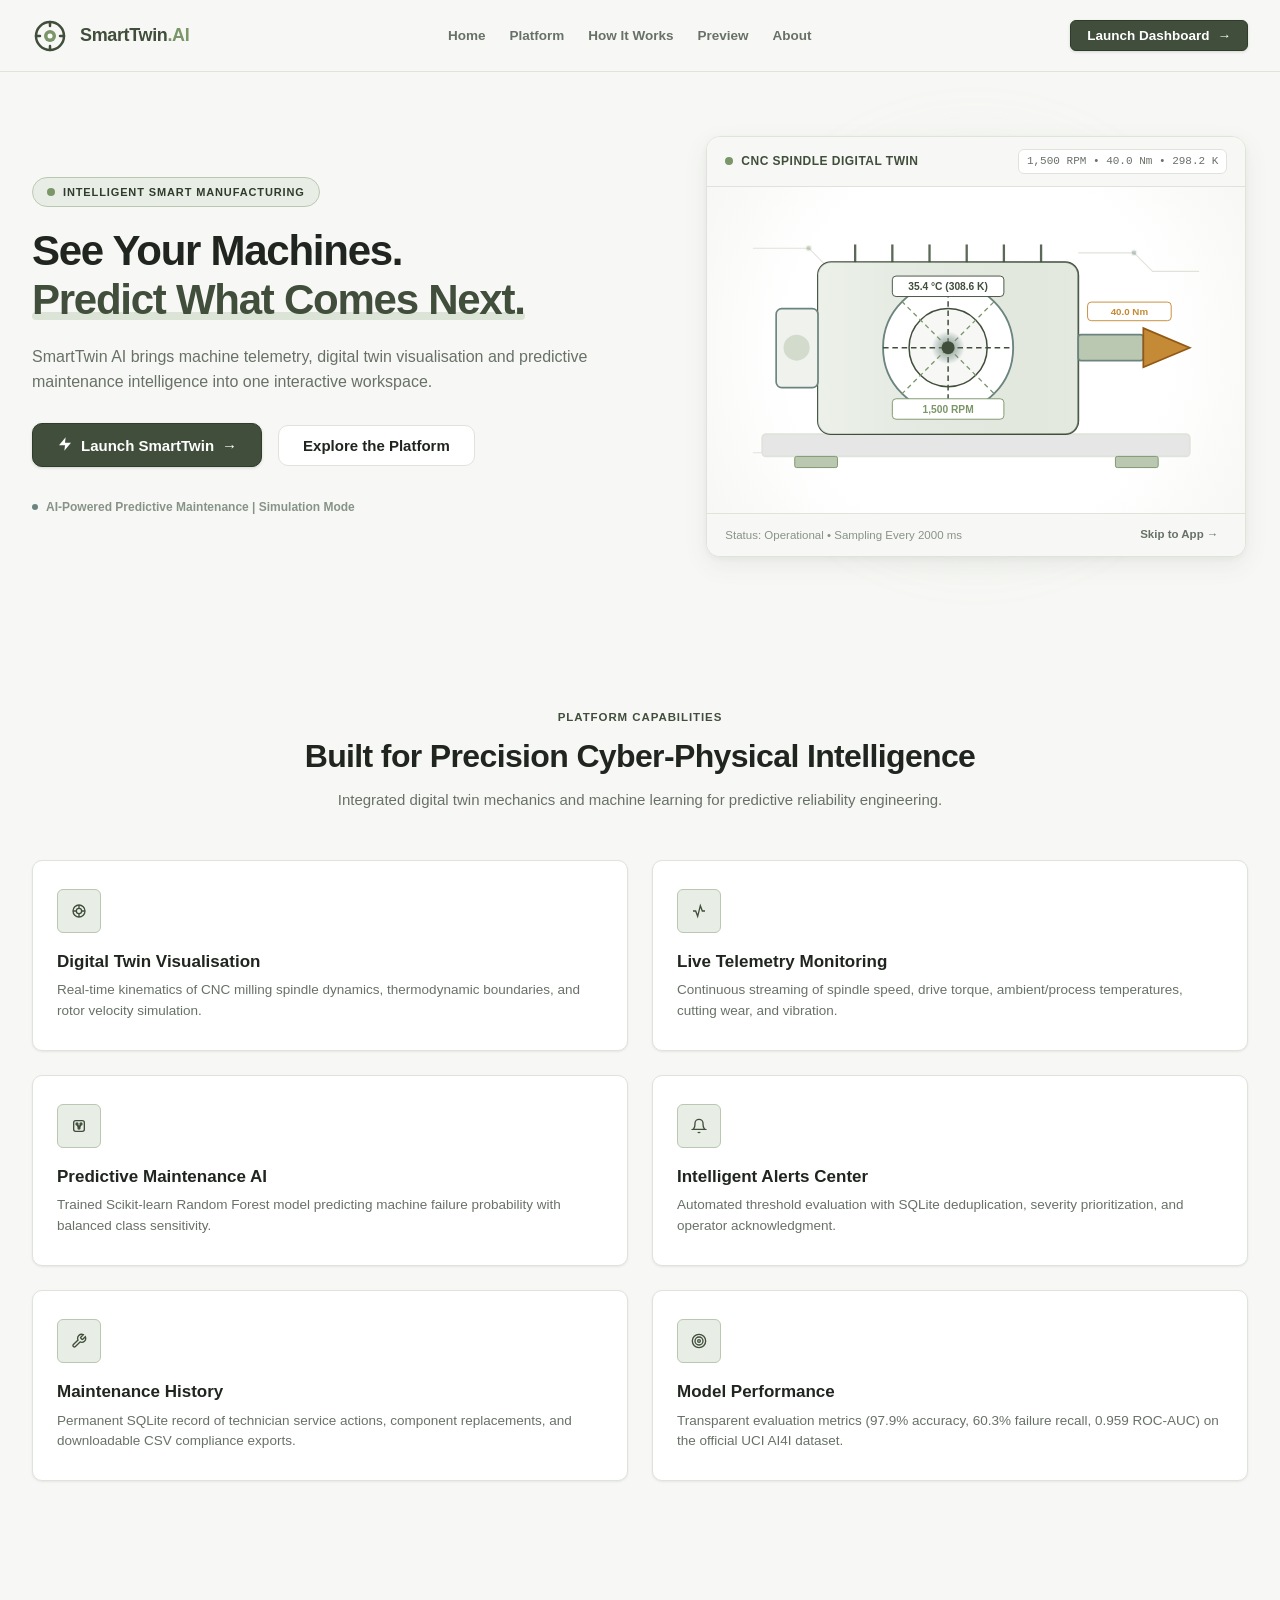
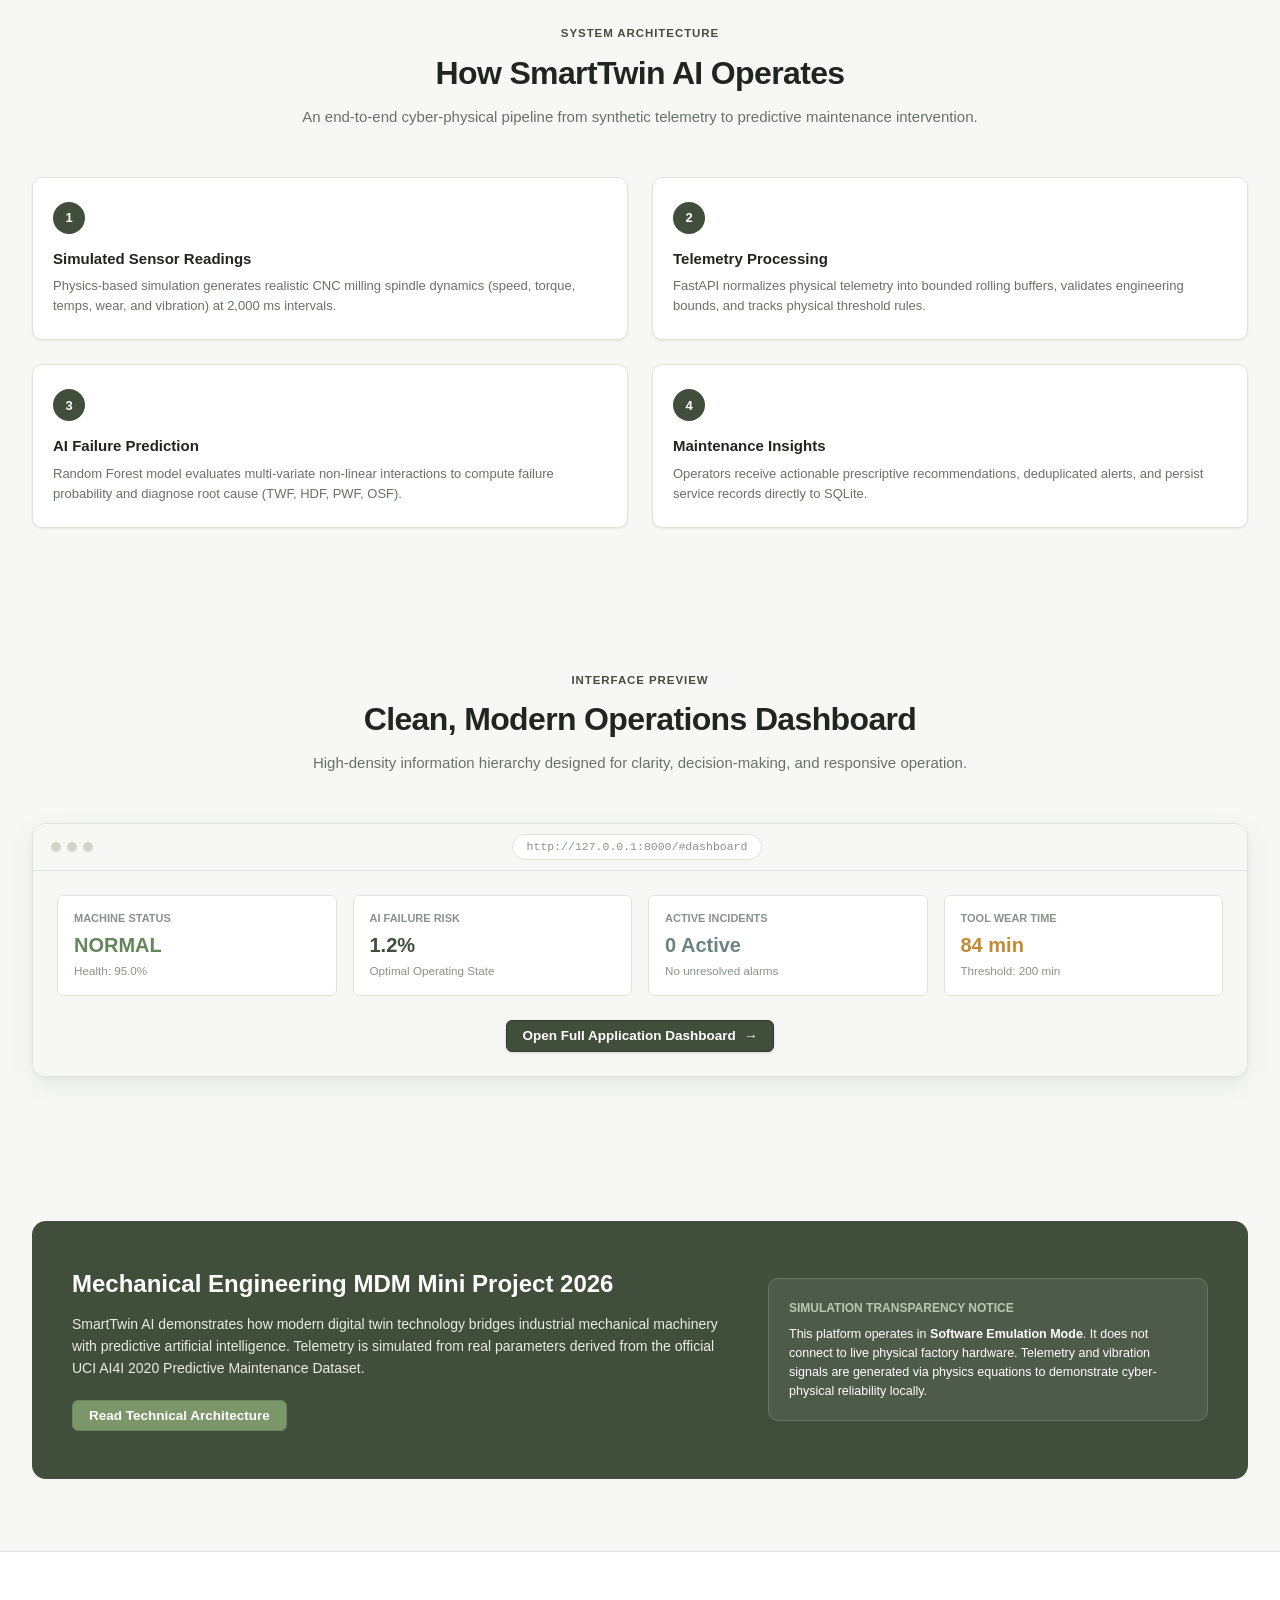
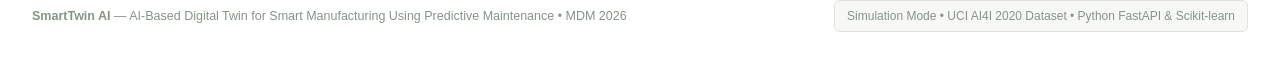
==== commit 4e51dd23: "Redesign SmartTwin AI frontend with Jade Pebble theme" ====
--- a/index.html
+++ b/index.html
@@ -6,7 +6,7 @@
     <meta name="viewport" content="width=device-width, initial-scale=1.0">
     <meta name="description"
         content="SmartTwin AI - AI-Based Digital Twin for Smart Manufacturing Using Predictive Maintenance">
-    <meta name="theme-color" content="#1677F2">
+    <meta name="theme-color" content="#404E3B">
     <title>SmartTwin AI | Predictive Maintenance Digital Twin</title>
     <link rel="icon" type="image/svg+xml" href="/favicon.svg?v=2">
     <link rel="alternate icon" href="/favicon.ico?v=2">
@@ -24,686 +24,915 @@
     <div id="toastContainer" class="toast-container" aria-live="polite"></div>
 
     <!-- =======================================================================
-         HERO WELCOME / ONBOARDING EXPERIENCE (LIGHT SAAS THEME)
-         Optimized for 1366x768 laptop resolution (100% visible without scrolling)
+         1. FIRST EXPERIENCE — DEDICATED ANIMATED LANDING PAGE
     ======================================================================== -->
-    <section id="welcomeScreen" class="welcome-screen" aria-label="SmartTwin AI Welcome Screen">
-        <div class="welcome-hero-grid">
-            
-            <!-- Left Column: Typography, Value Proposition, Action CTAs -->
-            <div class="welcome-hero-content">
-                <div class="welcome-eyebrow">
-                    <span class="live-pulse-dot"></span>
-                    <span>MECHANICAL ENGINEERING MDM MINI PROJECT • 2026</span>
-                </div>
-
-                <h1 class="welcome-title">
-                    SmartTwin<span class="brand-accent">.AI</span>
-                </h1>
+    <section id="welcomeScreen" class="landing-page" aria-label="SmartTwin AI Welcome Screen">
+        
+        <!-- Sticky Landing Navigation Header -->
+        <header class="landing-header">
+            <a href="#welcome" class="landing-brand">
+                <svg class="landing-brand-logo" viewBox="0 0 36 36" fill="none">
+                    <circle cx="18" cy="18" r="14" stroke="#404E3B" stroke-width="2.5" />
+                    <circle cx="18" cy="18" r="6" fill="#7B9669" />
+                    <path d="M18 4v4m0 20v4m-14-14h4m20 0h4" stroke="#404E3B" stroke-width="2.5" stroke-linecap="round" />
+                    <circle cx="18" cy="18" r="2.5" fill="#FFFFFF" />
+                </svg>
+                <span class="landing-brand-title">SmartTwin<span class="brand-dot">.AI</span></span>
+            </a>
+
+            <nav>
+                <ul class="landing-nav-links">
+                    <li><a href="#hero" class="landing-nav-link">Home</a></li>
+                    <li><a href="#landingCapabilities" class="landing-nav-link">Platform</a></li>
+                    <li><a href="#landingHowItWorks" class="landing-nav-link">How It Works</a></li>
+                    <li><a href="#landingPreview" class="landing-nav-link">Preview</a></li>
+                    <li><a href="#landingAbout" class="landing-nav-link">About</a></li>
+                </ul>
+            </nav>
+
+            <div class="landing-header-actions">
+                <button id="btnLaunchDashboard" class="btn btn-primary" type="button">
+                    <span>Launch Dashboard</span>
+                    <span aria-hidden="true">→</span>
+                </button>
+            </div>
+        </header>
+
+        <!-- Hero Section -->
+        <div class="landing-hero" id="hero">
+            <div class="hero-grid">
                 
-                <h2 class="welcome-subheading">
-                    AI-Based Digital Twin for Smart Manufacturing
-                </h2>
-
-                <div class="welcome-tagline-box">
-                    <div class="tagline-bar"></div>
-                    <p class="welcome-tagline">
-                        "See the machine. Understand the risk. Prevent the unexpected."
+                <!-- Left: Headline, Value Proposition, Action CTAs -->
+                <div class="hero-content">
+                    <div class="hero-eyebrow">
+                        <span class="hero-pulse-dot"></span>
+                        <span>INTELLIGENT SMART MANUFACTURING</span>
+                    </div>
+
+                    <h1 class="hero-title">
+                        See Your Machines. <br>
+                        <span class="highlight-text">Predict What Comes Next.</span>
+                    </h1>
+
+                    <p class="hero-paragraph">
+                        SmartTwin AI brings machine telemetry, digital twin visualisation and predictive maintenance intelligence into one interactive workspace.
                     </p>
-                </div>
-
-                <!-- 3 Compact Feature Pillars -->
-                <div class="welcome-pillars-deck">
-                    <div class="pillar-card">
-                        <div class="pillar-icon">
-                            <svg class="btn-svg" viewBox="0 0 24 24" fill="none" stroke="currentColor" stroke-width="1.8" stroke-linecap="round" stroke-linejoin="round">
-                                <circle cx="12" cy="12" r="9"/>
-                                <circle cx="12" cy="12" r="4"/>
-                                <path d="M12 3v5m0 8v5m-9-9h5m8 0h5"/>
+
+                    <div class="hero-cta-deck">
+                        <button id="btnHeroLaunch" class="btn btn-primary btn-hero" type="button">
+                            <span class="btn-icon">
+                                <svg class="btn-svg" viewBox="0 0 24 24" fill="currentColor">
+                                    <polygon points="13 2 3 14 12 14 11 22 21 10 12 10 13 2"/>
+                                </svg>
+                            </span>
+                            <span>Launch SmartTwin</span>
+                            <span>→</span>
+                        </button>
+                        <a href="#landingCapabilities" id="btnExploreWelcome" class="btn btn-outline btn-hero">
+                            <span>Explore the Platform</span>
+                        </a>
+                    </div>
+
+                    <div class="hero-status-label">
+                        <span class="status-indicator"></span>
+                        <span>AI-Powered Predictive Maintenance | Simulation Mode</span>
+                    </div>
+                </div>
+
+                <!-- Right: Visual Industrial Digital-Twin Illustration -->
+                <div class="hero-visual">
+                    <div class="hero-ambient-blob" aria-hidden="true"></div>
+                    
+                    <div class="hero-machine-frame">
+                        <div class="hero-frame-header">
+                            <div class="hero-frame-title">
+                                <span class="hero-pulse-dot"></span>
+                                <span>CNC SPINDLE DIGITAL TWIN</span>
+                            </div>
+                            <div class="hero-frame-metrics" id="heroStageTag">1,500 RPM • 40.0 Nm • 298.2 K</div>
+                        </div>
+
+                        <div class="hero-stage-svg-wrap">
+                            <svg viewBox="0 0 540 300" class="hero-stage-svg" aria-label="Animated Industrial Spindle Motor Twin">
+                                <defs>
+                                    <linearGradient id="heroStatorHeat" x1="0%" y1="0%" x2="100%" y2="0%">
+                                        <stop offset="0%" stop-color="#E8EDE5" stop-opacity="0.8"/>
+                                        <stop offset="100%" stop-color="#BAC8B1" stop-opacity="0.4"/>
+                                    </linearGradient>
+                                    <radialGradient id="heroCoreGlow" cx="50%" cy="50%" r="50%">
+                                        <stop offset="0%" stop-color="#7B9669" stop-opacity="0.9"/>
+                                        <stop offset="70%" stop-color="#6C8480" stop-opacity="0.3"/>
+                                        <stop offset="100%" stop-color="#6C8480" stop-opacity="0"/>
+                                    </radialGradient>
+                                </defs>
+
+                                <!-- Blueprint Tracing Grid -->
+                                <g stroke="#DFE4DA" stroke-width="1.2" fill="none">
+                                    <path d="M 30,40 H 90 L 110,60 H 160"/>
+                                    <path d="M 30,260 H 100 L 120,240 H 160"/>
+                                    <path d="M 380,45 H 440 L 460,65 H 510"/>
+                                    <circle cx="90" cy="40" r="3" fill="#7B9669" opacity="0.4"/>
+                                    <circle cx="440" cy="45" r="3" fill="#6C8480" opacity="0.4"/>
+                                </g>
+
+                                <!-- Cast Machine Bed & Vibration Dampers -->
+                                <rect x="40" y="240" width="460" height="24" rx="4" fill="#E6E6E6" stroke="#DFE4DA" stroke-width="1.8"/>
+                                <rect x="75" y="264" width="46" height="12" rx="2" fill="#BAC8B1" stroke="#7B9669"/>
+                                <rect x="420" y="264" width="46" height="12" rx="2" fill="#BAC8B1" stroke="#7B9669"/>
+
+                                <!-- Stator Core Housing with Cooling Fins -->
+                                <rect x="100" y="55" width="280" height="185" rx="14" fill="#FFFFFF" stroke="#404E3B" stroke-width="2"/>
+                                <rect x="100" y="55" width="280" height="185" rx="14" fill="url(#heroStatorHeat)"/>
+
+                                <!-- Cooling Fins -->
+                                <g stroke="#404E3B" stroke-width="2.5" opacity="0.85">
+                                    <line x1="140" y1="36" x2="140" y2="55"/>
+                                    <line x1="180" y1="36" x2="180" y2="55"/>
+                                    <line x1="220" y1="36" x2="220" y2="55"/>
+                                    <line x1="260" y1="36" x2="260" y2="55"/>
+                                    <line x1="300" y1="36" x2="300" y2="55"/>
+                                    <line x1="340" y1="36" x2="340" y2="55"/>
+                                </g>
+
+                                <!-- Front Bearing Assembly & Pulse Sensor -->
+                                <rect x="55" y="105" width="45" height="85" rx="6" fill="#F0F2EE" stroke="#6C8480" stroke-width="1.8"/>
+                                <circle cx="77" cy="147" r="14" fill="#7B9669" opacity="0.25" class="sensor-pulse-ring" id="heroBearingPulse"/>
+
+                                <!-- Rotating Spindle Rotor & Electromagnetic Core -->
+                                <g class="spindle-rotor-spin" id="heroRotor">
+                                    <circle cx="240" cy="147" r="70" fill="#FFFFFF" stroke="#6C8480" stroke-width="2"/>
+                                    <circle cx="240" cy="147" r="42" fill="#F7F8F5" stroke="#404E3B" stroke-width="1.6"/>
+                                    
+                                    <!-- Rotating Magnetic Poles -->
+                                    <line x1="240" y1="77" x2="240" y2="217" stroke="#404E3B" stroke-width="1.6" stroke-dasharray="6 4"/>
+                                    <line x1="170" y1="147" x2="310" y2="147" stroke="#404E3B" stroke-width="1.6" stroke-dasharray="6 4"/>
+                                    <line x1="190" y1="97" x2="290" y2="197" stroke="#7B9669" stroke-width="1.4" stroke-dasharray="5 4"/>
+                                    <line x1="190" y1="197" x2="290" y2="97" stroke="#7B9669" stroke-width="1.4" stroke-dasharray="5 4"/>
+
+                                    <circle cx="240" cy="147" r="18" fill="url(#heroCoreGlow)"/>
+                                    <circle cx="240" cy="147" r="7" fill="#404E3B"/>
+                                </g>
+
+                                <!-- Drive Shaft & Tool Holder -->
+                                <rect x="380" y="133" width="70" height="28" rx="3" fill="#BAC8B1" stroke="#6C8480" stroke-width="1.8"/>
+                                <polygon points="450,126 500,147 450,168" fill="#C48A36" stroke="#925814" stroke-width="1.8" id="heroCuttingTool"/>
+
+                                <!-- Dynamic Telemetry Callout HUD Tags -->
+                                <g class="hero-stage-hud">
+                                    <rect x="180" y="70" width="120" height="22" rx="4" fill="#FFFFFF" stroke="#404E3B" stroke-width="1"/>
+                                    <text x="240" y="85" fill="#404E3B" font-size="11" font-weight="700" text-anchor="middle" id="heroHudTemp">35.4 °C (308.6 K)</text>
+
+                                    <rect x="180" y="202" width="120" height="22" rx="4" fill="#FFFFFF" stroke="#7B9669" stroke-width="1"/>
+                                    <text x="240" y="217" fill="#7B9669" font-size="11" font-weight="700" text-anchor="middle" id="heroHudRpm">1,500 RPM</text>
+
+                                    <rect x="390" y="98" width="90" height="20" rx="4" fill="#FFFFFF" stroke="#C48A36" stroke-width="1"/>
+                                    <text x="435" y="112" fill="#C48A36" font-size="10.5" font-weight="700" text-anchor="middle" id="heroHudTorque">40.0 Nm</text>
+                                </g>
                             </svg>
                         </div>
-                        <div class="pillar-body">
-                            <h4>Digital Twin</h4>
-                            <p>Real-time physics kinematics of CNC milling spindle dynamics</p>
-                        </div>
-                    </div>
-
-                    <div class="pillar-card">
-                        <div class="pillar-icon">
-                            <svg class="btn-svg" viewBox="0 0 24 24" fill="none" stroke="currentColor" stroke-width="1.8" stroke-linecap="round" stroke-linejoin="round">
-                                <rect x="4" y="4" width="16" height="16" rx="3"/>
-                                <circle cx="9" cy="9" r="1.5"/>
-                                <circle cx="15" cy="9" r="1.5"/>
-                                <circle cx="12" cy="15" r="1.5"/>
-                                <path d="M9 9l3 6 3-6M9 12h6"/>
-                            </svg>
-                        </div>
-                        <div class="pillar-body">
-                            <h4>Predictive AI</h4>
-                            <p>Random Forest model (97.9% accuracy, 0.959 ROC-AUC)</p>
-                        </div>
-                    </div>
-
-                    <div class="pillar-card">
-                        <div class="pillar-icon">
-                            <svg class="btn-svg" viewBox="0 0 24 24" fill="none" stroke="currentColor" stroke-width="1.8" stroke-linecap="round" stroke-linejoin="round">
-                                <path d="M14.7 6.3a1 1 0 0 0 0 1.4l1.6 1.6a1 1 0 0 0 1.4 0l3.77-3.77a6 6 0 0 1-7.94 7.94l-6.91 6.91a2.12 2.12 0 0 1-3-3l6.91-6.91a6 6 0 0 1 7.94-7.94l-3.76 3.76z"/>
-                            </svg>
-                        </div>
-                        <div class="pillar-body">
-                            <h4>Maintenance IQ</h4>
-                            <p>Automated root-cause diagnostics (TWF, HDF, PWF, OSF)</p>
-                        </div>
-                    </div>
-                </div>
-
-                <!-- Primary Action Controls -->
-                <div class="welcome-cta-row">
-                    <button id="btnLaunchDashboard" class="btn btn-primary btn-hero" type="button">
-                        <span class="btn-icon">
-                            <svg class="btn-svg" viewBox="0 0 24 24" fill="currentColor">
-                                <polygon points="13 2 3 14 12 14 11 22 21 10 12 10 13 2"/>
-                            </svg>
-                        </span>
-                        <span>Launch Dashboard</span>
-                        <span class="btn-arrow">→</span>
+
+                        <div class="hero-frame-footer">
+                            <span>Status: Operational • Sampling Every 2000 ms</span>
+                            <button class="btn btn-ghost btn-xs" id="btnSkipWelcome" type="button">Skip to App →</button>
+                        </div>
+                    </div>
+                </div>
+
+            </div>
+        </div>
+
+        <!-- Section A — Platform Capabilities -->
+        <section class="landing-section" id="landingCapabilities">
+            <div class="section-header-centered">
+                <span class="section-eyebrow">PLATFORM CAPABILITIES</span>
+                <h2 class="section-title">Built for Precision Cyber-Physical Intelligence</h2>
+                <p class="section-subtitle">
+                    Integrated digital twin mechanics and machine learning for predictive reliability engineering.
+                </p>
+            </div>
+
+            <div class="capabilities-grid">
+                <!-- 1. Digital Twin -->
+                <div class="capability-card">
+                    <div class="capability-icon-wrap">
+                        <svg class="btn-svg" viewBox="0 0 24 24" fill="none" stroke="currentColor" stroke-width="2">
+                            <circle cx="12" cy="12" r="9"/>
+                            <circle cx="12" cy="12" r="4"/>
+                            <path d="M12 3v5m0 8v5m-9-9h5m8 0h5"/>
+                        </svg>
+                    </div>
+                    <h3>Digital Twin Visualisation</h3>
+                    <p>Real-time kinematics of CNC milling spindle dynamics, thermodynamic boundaries, and rotor velocity simulation.</p>
+                </div>
+
+                <!-- 2. Live Telemetry -->
+                <div class="capability-card">
+                    <div class="capability-icon-wrap">
+                        <svg class="btn-svg" viewBox="0 0 24 24" fill="none" stroke="currentColor" stroke-width="2">
+                            <path d="M3 12h4l3 8 4-16 3 8h4"/>
+                        </svg>
+                    </div>
+                    <h3>Live Telemetry Monitoring</h3>
+                    <p>Continuous streaming of spindle speed, drive torque, ambient/process temperatures, cutting wear, and vibration.</p>
+                </div>
+
+                <!-- 3. Predictive Maintenance -->
+                <div class="capability-card">
+                    <div class="capability-icon-wrap">
+                        <svg class="btn-svg" viewBox="0 0 24 24" fill="none" stroke="currentColor" stroke-width="2">
+                            <rect x="4" y="4" width="16" height="16" rx="3"/>
+                            <circle cx="9" cy="9" r="1.5"/><circle cx="15" cy="9" r="1.5"/><circle cx="12" cy="15" r="1.5"/>
+                            <path d="M9 9l3 6 3-6M9 12h6"/>
+                        </svg>
+                    </div>
+                    <h3>Predictive Maintenance AI</h3>
+                    <p>Trained Scikit-learn Random Forest model predicting machine failure probability with balanced class sensitivity.</p>
+                </div>
+
+                <!-- 4. Intelligent Alerts -->
+                <div class="capability-card">
+                    <div class="capability-icon-wrap">
+                        <svg class="btn-svg" viewBox="0 0 24 24" fill="none" stroke="currentColor" stroke-width="2">
+                            <path d="M18 8A6 6 0 0 0 6 8c0 7-3 9-3 9h18s-3-2-3-9"/>
+                            <path d="M13.73 21a2 2 0 0 1-3.46 0"/>
+                        </svg>
+                    </div>
+                    <h3>Intelligent Alerts Center</h3>
+                    <p>Automated threshold evaluation with SQLite deduplication, severity prioritization, and operator acknowledgment.</p>
+                </div>
+
+                <!-- 5. Maintenance History -->
+                <div class="capability-card">
+                    <div class="capability-icon-wrap">
+                        <svg class="btn-svg" viewBox="0 0 24 24" fill="none" stroke="currentColor" stroke-width="2">
+                            <path d="M14.7 6.3a1 1 0 0 0 0 1.4l1.6 1.6a1 1 0 0 0 1.4 0l3.77-3.77a6 6 0 0 1-7.94 7.94l-6.91 6.91a2.12 2.12 0 0 1-3-3l6.91-6.91a6 6 0 0 1 7.94-7.94l-3.76 3.76z"/>
+                        </svg>
+                    </div>
+                    <h3>Maintenance History</h3>
+                    <p>Permanent SQLite record of technician service actions, component replacements, and downloadable CSV compliance exports.</p>
+                </div>
+
+                <!-- 6. Model Performance -->
+                <div class="capability-card">
+                    <div class="capability-icon-wrap">
+                        <svg class="btn-svg" viewBox="0 0 24 24" fill="none" stroke="currentColor" stroke-width="2">
+                            <circle cx="12" cy="12" r="10"/>
+                            <circle cx="12" cy="12" r="6"/>
+                            <circle cx="12" cy="12" r="2"/>
+                        </svg>
+                    </div>
+                    <h3>Model Performance</h3>
+                    <p>Transparent evaluation metrics (97.9% accuracy, 60.3% failure recall, 0.959 ROC-AUC) on the official UCI AI4I dataset.</p>
+                </div>
+            </div>
+        </section>
+
+        <!-- Section B — How It Works (4-Step Process) -->
+        <section class="landing-section" id="landingHowItWorks">
+            <div class="section-header-centered">
+                <span class="section-eyebrow">SYSTEM ARCHITECTURE</span>
+                <h2 class="section-title">How SmartTwin AI Operates</h2>
+                <p class="section-subtitle">
+                    An end-to-end cyber-physical pipeline from synthetic telemetry to predictive maintenance intervention.
+                </p>
+            </div>
+
+            <div class="how-it-works-deck">
+                <div class="how-step-connector" aria-hidden="true"></div>
+
+                <div class="how-step-card">
+                    <div class="step-badge">1</div>
+                    <h4>Simulated Sensor Readings</h4>
+                    <p>Physics-based simulation generates realistic CNC milling spindle dynamics (speed, torque, temps, wear, and vibration) at 2,000 ms intervals.</p>
+                </div>
+
+                <div class="how-step-card">
+                    <div class="step-badge">2</div>
+                    <h4>Telemetry Processing</h4>
+                    <p>FastAPI normalizes physical telemetry into bounded rolling buffers, validates engineering bounds, and tracks physical threshold rules.</p>
+                </div>
+
+                <div class="how-step-card">
+                    <div class="step-badge">3</div>
+                    <h4>AI Failure Prediction</h4>
+                    <p>Random Forest model evaluates multi-variate non-linear interactions to compute failure probability and diagnose root cause (TWF, HDF, PWF, OSF).</p>
+                </div>
+
+                <div class="how-step-card">
+                    <div class="step-badge">4</div>
+                    <h4>Maintenance Insights</h4>
+                    <p>Operators receive actionable prescriptive recommendations, deduplicated alerts, and persist service records directly to SQLite.</p>
+                </div>
+            </div>
+        </section>
+
+        <!-- Section C — Dashboard Preview -->
+        <section class="landing-section" id="landingPreview">
+            <div class="section-header-centered">
+                <span class="section-eyebrow">INTERFACE PREVIEW</span>
+                <h2 class="section-title">Clean, Modern Operations Dashboard</h2>
+                <p class="section-subtitle">
+                    High-density information hierarchy designed for clarity, decision-making, and responsive operation.
+                </p>
+            </div>
+
+            <div class="preview-card-wrap">
+                <div class="preview-browser-bar">
+                    <div class="browser-dots">
+                        <span class="browser-dot"></span>
+                        <span class="browser-dot"></span>
+                        <span class="browser-dot"></span>
+                    </div>
+                    <div class="browser-address">http://127.0.0.1:8000/#dashboard</div>
+                    <div style="width: 48px;"></div>
+                </div>
+
+                <div class="preview-body">
+                    <div class="preview-metrics-grid">
+                        <div class="preview-mini-kpi">
+                            <div class="kpi-label">Machine Status</div>
+                            <div class="kpi-val text-green">NORMAL</div>
+                            <small class="text-muted">Health: 95.0%</small>
+                        </div>
+                        <div class="preview-mini-kpi">
+                            <div class="kpi-label">AI Failure Risk</div>
+                            <div class="kpi-val text-forest">1.2%</div>
+                            <small class="text-muted">Optimal Operating State</small>
+                        </div>
+                        <div class="preview-mini-kpi">
+                            <div class="kpi-label">Active Incidents</div>
+                            <div class="kpi-val text-teal">0 Active</div>
+                            <small class="text-muted">No unresolved alarms</small>
+                        </div>
+                        <div class="preview-mini-kpi">
+                            <div class="kpi-label">Tool Wear Time</div>
+                            <div class="kpi-val text-amber">84 min</div>
+                            <small class="text-muted">Threshold: 200 min</small>
+                        </div>
+                    </div>
+
+                    <div style="text-align: center; margin-top: 24px;">
+                        <button id="btnPreviewLaunch" class="btn btn-primary" type="button">
+                            <span>Open Full Application Dashboard</span>
+                            <span>→</span>
+                        </button>
+                    </div>
+                </div>
+            </div>
+        </section>
+
+        <!-- Section D — About the Project -->
+        <section class="landing-section" id="landingAbout">
+            <div class="about-banner">
+                <div>
+                    <h3>Mechanical Engineering MDM Mini Project 2026</h3>
+                    <p>
+                        SmartTwin AI demonstrates how modern digital twin technology bridges industrial mechanical machinery with predictive artificial intelligence. Telemetry is simulated from real parameters derived from the official UCI AI4I 2020 Predictive Maintenance Dataset.
+                    </p>
+                    <button id="btnAboutExplore" class="btn btn-secondary" type="button">
+                        <span>Read Technical Architecture</span>
                     </button>
-                    <button id="btnExploreWelcome" class="btn btn-outline btn-hero" type="button">
-                        <span class="btn-icon">
-                            <svg class="btn-svg" viewBox="0 0 24 24" fill="none" stroke="currentColor" stroke-width="1.8" stroke-linecap="round" stroke-linejoin="round">
-                                <path d="M4 19.5A2.5 2.5 0 0 1 6.5 17H20"/>
-                                <path d="M6.5 2H20v20H6.5A2.5 2.5 0 0 1 4 19.5v-15A2.5 2.5 0 0 1 6.5 2z"/>
-                            </svg>
-                        </span>
-                        <span>Explore Project</span>
-                    </button>
-                </div>
-
-                <!-- Simulation Transparency Disclaimer -->
-                <div class="welcome-disclaimer">
-                    <span class="disc-dot">ℹ</span>
-                    <span><strong>Software Emulation Notice:</strong> Telemetry is simulated from the official UCI AI4I 2020 dataset. Vibration is segregated as an independent external physical measurement.</span>
+                </div>
+                <div style="background-color: rgba(255, 255, 255, 0.08); border: 1px solid rgba(255, 255, 255, 0.15); border-radius: var(--radius-md); padding: 20px;">
+                    <div style="font-size: 12px; font-weight: 700; color: var(--color-pale-sage); margin-bottom: 8px;">SIMULATION TRANSPARENCY NOTICE</div>
+                    <p style="font-size: 12.5px; color: #FFFFFF; line-height: 1.5; margin-bottom: 0;">
+                        This platform operates in <strong>Software Emulation Mode</strong>. It does not connect to live physical factory hardware. Telemetry and vibration signals are generated via physics equations to demonstrate cyber-physical reliability locally.
+                    </p>
                 </div>
             </div>
-
-            <!-- Right Column: Interactive Animated Machine Stage (Light CAD Style) -->
-            <div class="welcome-hero-stage">
-                <div class="stage-frame card">
-                    <div class="stage-header">
-                        <div class="stage-badge">
-                            <span class="badge-dot-green"></span>
-                            <span>CNC SPINDLE TWIN SIMULATION</span>
-                        </div>
-                        <div class="stage-metrics-tag" id="welcomeStageTag">1,480 RPM • 40.2 Nm • 298.2 K</div>
-                    </div>
-
-                    <div class="stage-svg-wrap">
-                        <svg viewBox="0 0 540 300" class="welcome-stage-svg" id="welcomeStageSvg" aria-label="Animated Spindle Motor">
-                            <defs>
-                                <linearGradient id="wStatorHeat" x1="0%" y1="0%" x2="100%" y2="0%">
-                                    <stop offset="0%" stop-color="#E0F2FE" stop-opacity="0.8"/>
-                                    <stop offset="100%" stop-color="#E7F7F5" stop-opacity="0.6"/>
-                                </linearGradient>
-                                <radialGradient id="wCoreGlow" cx="50%" cy="50%" r="50%">
-                                    <stop offset="0%" stop-color="#1677F2" stop-opacity="0.8"/>
-                                    <stop offset="60%" stop-color="#0FAD9A" stop-opacity="0.3"/>
-                                    <stop offset="100%" stop-color="#0FAD9A" stop-opacity="0"/>
-                                </radialGradient>
-                            </defs>
-
-                            <!-- Background Blueprint Traces -->
-                            <g stroke="#E2EAF3" stroke-width="1.2" fill="none">
-                                <path d="M 20,40 H 80 L 100,60 H 160"/>
-                                <path d="M 20,260 H 90 L 110,240 H 150"/>
-                                <path d="M 400,50 H 460 L 480,70 H 520"/>
-                                <circle cx="80" cy="40" r="3" fill="#1677F2" opacity="0.3"/>
-                                <circle cx="460" cy="50" r="3" fill="#1677F2" opacity="0.3"/>
-                            </g>
-
-                            <!-- Machine Cast Base & Isolator Mounts -->
-                            <rect x="40" y="240" width="460" height="24" rx="4" fill="#E2E8F0" stroke="#CBD5E1" stroke-width="1.8"/>
-                            <rect x="70" y="264" width="45" height="12" rx="2" fill="#CBD5E1" stroke="#94A3B8"/>
-                            <rect x="425" y="264" width="45" height="12" rx="2" fill="#CBD5E1" stroke="#94A3B8"/>
-
-                            <!-- Main Stator Body with Dynamic Thermal Overlay -->
-                            <rect x="100" y="55" width="280" height="185" rx="14" fill="#FFFFFF" stroke="#1677F2" stroke-width="1.8" id="wStatorBody"/>
-                            <rect x="100" y="55" width="280" height="185" rx="14" fill="url(#wStatorHeat)" id="wStatorThermal"/>
-
-                            <!-- Aluminum Extruded Cooling Fins -->
-                            <g stroke="#1677F2" stroke-width="2.4" opacity="0.9">
-                                <line x1="140" y1="36" x2="140" y2="55"/>
-                                <line x1="180" y1="36" x2="180" y2="55"/>
-                                <line x1="220" y1="36" x2="220" y2="55"/>
-                                <line x1="260" y1="36" x2="260" y2="55"/>
-                                <line x1="300" y1="36" x2="300" y2="55"/>
-                                <line x1="340" y1="36" x2="340" y2="55"/>
-                            </g>
-
-                            <!-- Bearing Flange & Hybrid Bearings -->
-                            <rect x="55" y="105" width="45" height="85" rx="6" fill="#F1F5F9" stroke="#0FAD9A" stroke-width="1.8"/>
-                            <circle cx="77" cy="147" r="14" fill="#1677F2" opacity="0.35" class="bearing-pulse" id="wLeftBearing"/>
-
-                            <!-- Rotor Core & Rotating Magnetic Poles -->
-                            <g class="welcome-rotor-group" id="welcomeRotor">
-                                <circle cx="240" cy="147" r="72" fill="#FFFFFF" stroke="#0FAD9A" stroke-width="2.2"/>
-                                <circle cx="240" cy="147" r="44" fill="#F8FAFC" stroke="#1677F2" stroke-width="1.6"/>
-                                
-                                <!-- Magnetic flux poles (dotted) -->
-                                <line x1="240" y1="75" x2="240" y2="219" stroke="#1677F2" stroke-width="1.6" stroke-dasharray="6 4"/>
-                                <line x1="168" y1="147" x2="312" y2="147" stroke="#1677F2" stroke-width="1.6" stroke-dasharray="6 4"/>
-                                <line x1="189" y1="96" x2="291" y2="198" stroke="#0FAD9A" stroke-width="1.4" stroke-dasharray="5 4"/>
-                                <line x1="189" y1="198" x2="291" y2="96" stroke="#0FAD9A" stroke-width="1.4" stroke-dasharray="5 4"/>
-
-                                <circle cx="240" cy="147" r="18" fill="url(#wCoreGlow)"/>
-                                <circle cx="240" cy="147" r="7" fill="#1677F2"/>
-                            </g>
-
-                            <!-- Hardened Spindle Drive Shaft -->
-                            <rect x="380" y="133" width="70" height="28" rx="3" fill="#CBD5E1" stroke="#0FAD9A" stroke-width="1.8"/>
-                            
-                            <!-- Cutting Tool Holder & Carbide Insert -->
-                            <polygon points="450,126 500,147 450,168" fill="#F59E0B" stroke="#DC2626" stroke-width="1.8" id="wCuttingTool"/>
-
-                            <!-- Dynamic Telemetry HUD Overlays -->
-                            <g class="stage-hud-tags">
-                                <rect x="180" y="70" width="120" height="22" rx="4" fill="#FFFFFF" stroke="#1677F2" stroke-width="1"/>
-                                <text x="240" y="85" fill="#1677F2" font-size="11" font-weight="700" text-anchor="middle" id="wHudTemp">35.4 °C (308.6 K)</text>
-
-                                <rect x="180" y="202" width="120" height="22" rx="4" fill="#FFFFFF" stroke="#0FAD9A" stroke-width="1"/>
-                                <text x="240" y="217" fill="#0FAD9A" font-size="11" font-weight="700" text-anchor="middle" id="wHudRpm">1,480 RPM</text>
-
-                                <rect x="385" y="98" width="90" height="20" rx="4" fill="#FFFFFF" stroke="#F59E0B" stroke-width="1"/>
-                                <text x="430" y="112" fill="#F59E0B" font-size="10.5" font-weight="700" text-anchor="middle" id="wHudTorque">40.2 Nm</text>
-                            </g>
-                        </svg>
-                    </div>
-
-                    <div class="stage-footer">
-                        <div class="telemetry-pill">
-                            <span class="live-dot-pulse"></span>
-                            <span>Synthetic Telemetry Active • Sampling Every 2000 ms</span>
-                        </div>
-                        <button class="stage-skip-btn" id="btnSkipWelcome" type="button">Skip Intro →</button>
-                    </div>
+        </section>
+
+        <!-- Section E — Footer -->
+        <footer class="landing-footer">
+            <div class="footer-inner">
+                <div class="footer-copy">
+                    <strong>SmartTwin AI</strong> — AI-Based Digital Twin for Smart Manufacturing Using Predictive Maintenance • MDM 2026
+                </div>
+                <div class="footer-disclaimer">
+                    <span>Simulation Mode • UCI AI4I 2020 Dataset • Python FastAPI & Scikit-learn</span>
                 </div>
             </div>
-
-        </div>
+        </footer>
+
     </section>
 
 
     <!-- =======================================================================
-         GLOBAL APPLICATION SHELL (LIGHT SAAS DASHBOARD)
+         2. APPLICATION SHELL & DASHBOARD WORKSPACE (JADE PEBBLE MORNING)
     ======================================================================== -->
     <div class="app-layout" id="appLayout" style="display: none;">
 
-        <!-- Left Navigation Sidebar -->
+        <!-- Sidebar Backdrop for Mobile -->
+        <div class="sidebar-backdrop" id="sidebarBackdrop" aria-hidden="true"></div>
+
+        <!-- Left Navigation Sidebar — Deep Forest Green -->
         <aside class="sidebar" id="sidebar" aria-label="Main Navigation">
             <div class="sidebar-brand">
-                <div class="brand-logo">
-                    <!-- Crisp Logo SVG Mark -->
+                <div class="brand-logo" id="brandLogoHome">
                     <svg class="brand-gear-svg" viewBox="0 0 32 32">
-                        <defs>
-                            <linearGradient id="logoGrad" x1="0%" y1="0%" x2="100%" y2="100%">
-                                <stop offset="0%" stop-color="#1677F2"/>
-                                <stop offset="100%" stop-color="#0FAD9A"/>
-                            </linearGradient>
-                        </defs>
-                        <circle cx="16" cy="16" r="11" fill="none" stroke="url(#logoGrad)" stroke-width="2.5"/>
-                        <path d="M 16 3 L 16 6 M 16 26 L 16 29 M 3 16 L 6 16 M 26 16 L 29 16" stroke="#1677F2" stroke-width="2.5" stroke-linecap="round"/>
-                        <circle cx="16" cy="16" r="5" fill="#1677F2"/>
+                        <circle cx="16" cy="16" r="11" fill="none" stroke="#BAC8B1" stroke-width="2.5"/>
+                        <path d="M 16 3 L 16 6 M 16 26 L 16 29 M 3 16 L 6 16 M 26 16 L 29 16" stroke="#BAC8B1" stroke-width="2.5" stroke-linecap="round"/>
+                        <circle cx="16" cy="16" r="5" fill="#7B9669"/>
                         <circle cx="16" cy="16" r="2" fill="#FFFFFF"/>
-                        <circle cx="10" cy="16" r="1.5" fill="#0FAD9A"/>
-                        <circle cx="22" cy="16" r="1.5" fill="#0FAD9A"/>
                     </svg>
                     <span class="brand-title">SmartTwin<span class="brand-accent">.AI</span></span>
                 </div>
                 <div class="brand-meta">MECHANICAL MDM • 2026</div>
             </div>
 
+            <!-- Grouped Sidebar Navigation -->
             <nav class="sidebar-menu">
-                <div class="nav-category">OPERATIONS</div>
+                
+                <!-- OVERVIEW -->
+                <div class="nav-category">OVERVIEW</div>
                 <button class="nav-btn active" data-section="overview" type="button">
                     <span class="nav-icon">
-                        <svg class="nav-svg" viewBox="0 0 24 24" fill="none" stroke="currentColor" stroke-width="1.8" stroke-linecap="round" stroke-linejoin="round">
+                        <svg class="nav-svg" viewBox="0 0 24 24" fill="none" stroke="currentColor" stroke-width="2" stroke-linecap="round" stroke-linejoin="round">
                             <rect x="3" y="3" width="7" height="9" rx="1"/><rect x="14" y="3" width="7" height="5" rx="1"/><rect x="14" y="12" width="7" height="9" rx="1"/><rect x="3" y="16" width="7" height="5" rx="1"/>
                         </svg>
                     </span>
-                    <span class="nav-text">Overview Dashboard</span>
+                    <span class="nav-text">Dashboard</span>
+                </button>
+
+                <!-- MONITORING -->
+                <div class="nav-category">MONITORING</div>
+                <button class="nav-btn" data-section="monitoring" type="button">
+                    <span class="nav-icon">
+                        <svg class="nav-svg" viewBox="0 0 24 24" fill="none" stroke="currentColor" stroke-width="2" stroke-linecap="round" stroke-linejoin="round">
+                            <path d="M3 12h4l3 8 4-16 3 8h4"/>
+                        </svg>
+                    </span>
+                    <span class="nav-text">Live Monitoring</span>
                 </button>
                 <button class="nav-btn" data-section="digital-twin" type="button">
                     <span class="nav-icon">
-                        <svg class="nav-svg" viewBox="0 0 24 24" fill="none" stroke="currentColor" stroke-width="1.8" stroke-linecap="round" stroke-linejoin="round">
+                        <svg class="nav-svg" viewBox="0 0 24 24" fill="none" stroke="currentColor" stroke-width="2" stroke-linecap="round" stroke-linejoin="round">
                             <circle cx="12" cy="12" r="9"/><circle cx="12" cy="12" r="4"/><path d="M12 3v5m0 8v5m-9-9h5m8 0h5"/>
                         </svg>
                     </span>
                     <span class="nav-text">Digital Twin</span>
                 </button>
-                <button class="nav-btn" data-section="monitoring" type="button">
-                    <span class="nav-icon">
-                        <svg class="nav-svg" viewBox="0 0 24 24" fill="none" stroke="currentColor" stroke-width="1.8" stroke-linecap="round" stroke-linejoin="round">
-                            <path d="M3 12h4l3 8 4-16 3 8h4"/>
-                        </svg>
-                    </span>
-                    <span class="nav-text">Live Telemetry</span>
-                </button>
-
-                <div class="nav-category">PREDICTIVE AI</div>
+
+                <!-- INTELLIGENCE -->
+                <div class="nav-category">INTELLIGENCE</div>
                 <button class="nav-btn" data-section="prediction" type="button">
                     <span class="nav-icon">
-                        <svg class="nav-svg" viewBox="0 0 24 24" fill="none" stroke="currentColor" stroke-width="1.8" stroke-linecap="round" stroke-linejoin="round">
+                        <svg class="nav-svg" viewBox="0 0 24 24" fill="none" stroke="currentColor" stroke-width="2" stroke-linecap="round" stroke-linejoin="round">
                             <rect x="4" y="4" width="16" height="16" rx="3"/><circle cx="9" cy="9" r="1.5"/><circle cx="15" cy="9" r="1.5"/><circle cx="12" cy="15" r="1.5"/><path d="M9 9l3 6 3-6M9 12h6"/>
                         </svg>
                     </span>
-                    <span class="nav-text">AI Prediction</span>
+                    <span class="nav-text">AI Predictions</span>
+                </button>
+                <button class="nav-btn" data-section="alerts" type="button">
+                    <span class="nav-icon">
+                        <svg class="nav-svg" viewBox="0 0 24 24" fill="none" stroke="currentColor" stroke-width="2" stroke-linecap="round" stroke-linejoin="round">
+                            <path d="M18 8A6 6 0 0 0 6 8c0 7-3 9-3 9h18s-3-2-3-9"/><path d="M13.73 21a2 2 0 0 1-3.46 0"/>
+                        </svg>
+                    </span>
+                    <span class="nav-text">Alerts Center</span>
+                    <span class="nav-badge" id="alertCountBadge" style="display: none;">0</span>
                 </button>
                 <button class="nav-btn" data-section="model-perf" type="button">
                     <span class="nav-icon">
-                        <svg class="nav-svg" viewBox="0 0 24 24" fill="none" stroke="currentColor" stroke-width="1.8" stroke-linecap="round" stroke-linejoin="round">
+                        <svg class="nav-svg" viewBox="0 0 24 24" fill="none" stroke="currentColor" stroke-width="2" stroke-linecap="round" stroke-linejoin="round">
                             <circle cx="12" cy="12" r="10"/><circle cx="12" cy="12" r="6"/><circle cx="12" cy="12" r="2"/>
                         </svg>
                     </span>
                     <span class="nav-text">Model Performance</span>
                 </button>
 
-                <div class="nav-category">MANAGEMENT</div>
-                <button class="nav-btn" data-section="alerts" type="button">
-                    <span class="nav-icon">
-                        <svg class="nav-svg" viewBox="0 0 24 24" fill="none" stroke="currentColor" stroke-width="1.8" stroke-linecap="round" stroke-linejoin="round">
-                            <path d="M18 8A6 6 0 0 0 6 8c0 7-3 9-3 9h18s-3-2-3-9"/><path d="M13.73 21a2 2 0 0 1-3.46 0"/>
-                        </svg>
-                    </span>
-                    <span class="nav-text">Alert Centre</span>
-                    <span class="nav-badge" id="alertCountBadge">0</span>
-                </button>
+                <!-- MAINTENANCE -->
+                <div class="nav-category">MAINTENANCE</div>
                 <button class="nav-btn" data-section="maintenance" type="button">
                     <span class="nav-icon">
-                        <svg class="nav-svg" viewBox="0 0 24 24" fill="none" stroke="currentColor" stroke-width="1.8" stroke-linecap="round" stroke-linejoin="round">
+                        <svg class="nav-svg" viewBox="0 0 24 24" fill="none" stroke="currentColor" stroke-width="2" stroke-linecap="round" stroke-linejoin="round">
                             <path d="M14.7 6.3a1 1 0 0 0 0 1.4l1.6 1.6a1 1 0 0 0 1.4 0l3.77-3.77a6 6 0 0 1-7.94 7.94l-6.91 6.91a2.12 2.12 0 0 1-3-3l6.91-6.91a6 6 0 0 1 7.94-7.94l-3.76 3.76z"/>
                         </svg>
                     </span>
                     <span class="nav-text">Maintenance Log</span>
                 </button>
+
+                <!-- PROJECT -->
+                <div class="nav-category">PROJECT</div>
                 <button class="nav-btn" data-section="about" type="button">
                     <span class="nav-icon">
-                        <svg class="nav-svg" viewBox="0 0 24 24" fill="none" stroke="currentColor" stroke-width="1.8" stroke-linecap="round" stroke-linejoin="round">
+                        <svg class="nav-svg" viewBox="0 0 24 24" fill="none" stroke="currentColor" stroke-width="2" stroke-linecap="round" stroke-linejoin="round">
                             <circle cx="12" cy="12" r="10"/><path d="M12 16v-4m0-4h.01"/>
                         </svg>
                     </span>
-                    <span class="nav-text">Project Details</span>
+                    <span class="nav-text">About SmartTwin AI</span>
                 </button>
             </nav>
 
-            <div class="sidebar-bottom">
-                <button id="btnReturnWelcome" class="btn btn-sm btn-outline btn-block return-welcome-btn" type="button">
-                    <svg class="btn-svg" viewBox="0 0 24 24" fill="none" stroke="currentColor" stroke-width="1.8" stroke-linecap="round" stroke-linejoin="round">
-                        <path d="M3 9.5L12 3l9 6.5V20a1 1 0 0 1-1 1H4a1 1 0 0 1-1-1V9.5z"/><polyline points="9 21 9 12 15 12 15 21"/>
-                    </svg>
-                    <span>Welcome Screen</span>
-                </button>
-
-                <div class="system-status-indicator">
-                    <div class="status-indicator-row">
-                        <span class="status-indicator-dot" id="systemStatusDot"></span>
-                        <span class="status-indicator-title" id="systemStatusText">Connecting...</span>
-                    </div>
-                    <div class="status-indicator-sub" id="modelStatusDetail">ML Pipeline: Active</div>
-                </div>
-
-                <a href="/docs" target="_blank" class="docs-link" title="Open FastAPI Swagger Documentation">
-                    <span>REST API Docs (Swagger) ↗</span>
-                </a>
+            <!-- Sidebar Footer -->
+            <div class="sidebar-footer">
+                <div class="sidebar-footer-title">SmartTwin AI</div>
+                <div class="sidebar-footer-sub">Predictive Maintenance</div>
+                <div class="sidebar-sim-badge">
+                    <span class="sim-pulse-dot"></span>
+                    <span>Simulation Mode</span>
+                </div>
             </div>
         </aside>
 
-        <!-- Main Content Area -->
-        <div class="main-viewport">
-
-            <!-- Global Header Bar -->
-            <header class="app-header">
-                <div class="header-titles">
-                    <button class="mobile-toggle-btn" id="menuToggle" aria-label="Toggle navigation menu" type="button">☰</button>
-                    <div>
-                        <h1 class="header-page-title" id="pageTitle">Overview Dashboard</h1>
-                        <p class="header-page-subtitle" id="pageSubtitle">Real-time industrial machine telemetry & predictive risk assessment</p>
-                    </div>
-                </div>
-
-                <div class="header-actions">
-                    <!-- Scenario Quick Selector -->
-                    <div class="scenario-quick-selector">
-                        <label for="scenarioSelect" class="selector-label">Scenario:</label>
-                        <select id="scenarioSelect" class="custom-select scenario-dropdown">
-                            <option value="normal">Normal Operation (Nominal)</option>
-                            <option value="warning">Warning Condition (Elevated Stress)</option>
-                            <option value="hdf">Fault: Heat Dissipation (HDF)</option>
-                            <option value="pwf">Fault: Power Anomaly (PWF)</option>
-                            <option value="twf">Fault: Tool Wear Exceeded (TWF)</option>
-                            <option value="osf">Fault: Overstrain Limit (OSF)</option>
-                        </select>
-                    </div>
-
-                    <!-- Simulator Controls -->
-                    <div class="simulator-controls-deck">
-                        <button id="btnSimPauseResume" class="btn btn-sm btn-outline control-btn" title="Pause or Resume Simulator" type="button">
-                            <span id="simPauseIcon" class="btn-icon">
-                                <svg class="btn-svg" viewBox="0 0 24 24" fill="currentColor">
-                                    <rect x="6" y="4" width="4" height="16" rx="1"/><rect x="14" y="4" width="4" height="16" rx="1"/>
-                                </svg>
-                            </span>
-                            <span id="simPauseText">Pause</span>
-                        </button>
-                        <button id="btnSimReset" class="btn btn-sm btn-outline control-btn" title="Reset to Nominal State" type="button">
-                            <span class="btn-icon">
-                                <svg class="btn-svg" viewBox="0 0 24 24" fill="none" stroke="currentColor" stroke-width="1.8" stroke-linecap="round" stroke-linejoin="round">
-                                    <path d="M23 4v6h-6"/><path d="M20.49 15a9 9 0 1 1-2.12-9.36L23 10"/>
-                                </svg>
-                            </span>
-                            <span>Reset</span>
-                        </button>
-                    </div>
-
-                    <!-- Operating Mode Badge -->
-                    <div class="header-status-badge" id="headerModeBadge">
-                        <span class="badge-dot-green" id="headerModeDot"></span>
-                        <span id="headerModeText">NORMAL</span>
-                    </div>
+        <!-- Main Wrapper & Top Navigation Bar -->
+        <div class="main-wrapper">
+            <header class="topbar">
+                <div class="topbar-left">
+                    <button class="menu-toggle-btn" id="menuToggle" type="button" aria-label="Toggle navigation drawer">
+                        ☰
+                    </button>
+                    <div class="topbar-titles">
+                        <h1 class="page-title" id="pageTitle">Operations Overview</h1>
+                        <span class="page-subtitle" id="pageSubtitle">Monitor machine health, evaluate risk and review maintenance activity.</span>
+                    </div>
+                </div>
+
+                <div class="topbar-right">
+                    <!-- Simulator Scenario Selector -->
+                    <select id="scenarioSelect" class="form-control" style="width: auto; padding: 4px 10px; font-size: 12px; font-weight: 600;">
+                        <option value="normal">Scenario: Normal Operation</option>
+                        <option value="warning">Scenario: Elevated Warning</option>
+                        <option value="hdf">Fault: Heat Dissipation (HDF)</option>
+                        <option value="pwf">Fault: Power Failure (PWF)</option>
+                        <option value="twf">Fault: Tool Wear (TWF)</option>
+                        <option value="osf">Fault: Overstrain (OSF)</option>
+                    </select>
+
+                    <!-- Pause / Resume Simulator -->
+                    <button id="btnSimPauseResume" class="btn btn-outline btn-sm" type="button">
+                        <span id="simPauseIcon">⏸</span>
+                        <span id="simPauseText">Pause</span>
+                    </button>
+
+                    <!-- Reset Simulator -->
+                    <button id="btnSimReset" class="btn btn-outline btn-sm" type="button" title="Reset simulator to nominal physics">
+                        ↺ Reset
+                    </button>
+
+                    <!-- System Status Badge -->
+                    <div class="topbar-status-pill">
+                        <span class="status-indicator-dot" id="systemStatusDot"></span>
+                        <span id="systemStatusText">Online</span>
+                    </div>
+
+                    <!-- Return to Landing Page Button -->
+                    <button id="btnReturnWelcome" class="btn btn-ghost btn-sm" type="button" title="View landing page">
+                        Landing Page
+                    </button>
+
+                    <div class="topbar-time" id="currentTimeDisplay">--:--:--</div>
                 </div>
             </header>
 
-            <!-- Main Content Sections -->
-            <main class="page-container">
+            <!-- Main Content Area with 8 Dedicated Sections -->
+            <main class="content-area">
 
                 <!-- ===============================================================
-                     SECTION 1: OVERVIEW DASHBOARD
+                     SECTION 1: OPERATIONS OVERVIEW (DASHBOARD)
                 ================================================================ -->
                 <section id="section-overview" class="app-section active">
                     
-                    <!-- A. Machine Status Header Banner -->
-                    <div class="card status-hero-banner" id="overviewStatusCard">
-                        <div class="status-hero-left">
-                            <div class="status-pulse-avatar" id="overviewAvatar">
-                                <svg class="avatar-svg" id="overviewAvatarIcon" viewBox="0 0 24 24" fill="none" stroke="currentColor" stroke-width="1.8" stroke-linecap="round" stroke-linejoin="round">
-                                    <circle cx="12" cy="12" r="3"/>
-                                    <path d="M19.4 15a1.65 1.65 0 0 0 .33 1.82l.06.06a2 2 0 0 1 0 2.83 2 2 0 0 1-2.83 0l-.06-.06a1.65 1.65 0 0 0-1.82-.33 1.65 1.65 0 0 0-1 1.51V21a2 2 0 0 1-2 2 2 2 0 0 1-2-2v-.09A1.65 1.65 0 0 0 9 19.4a1.65 1.65 0 0 0-1.82.33l-.06.06a2 2 0 0 1-2.83 0 2 2 0 0 1 0-2.83l.06-.06a1.65 1.65 0 0 0 .33-1.82 1.65 1.65 0 0 0-1.51-1H3a2 2 0 0 1-2-2 2 2 0 0 1 2-2h.09A1.65 1.65 0 0 0 4.6 9a1.65 1.65 0 0 0-.33-1.82l-.06-.06a2 2 0 0 1 0-2.83 2 2 0 0 1 2.83 0l.06.06a1.65 1.65 0 0 0 1.82.33H9a1.65 1.65 0 0 0 1-1.51V3a2 2 0 0 1 2-2 2 2 0 0 1 2 2v.09a1.65 1.65 0 0 0 1 1.51 1.65 1.65 0 0 0 1.82-.33l.06-.06a2 2 0 0 1 2.83 0 2 2 0 0 1 0 2.83l-.06.06a1.65 1.65 0 0 0-.33 1.82V9a1.65 1.65 0 0 0 1.51 1H21a2 2 0 0 1 2 2 2 2 0 0 1-2 2h-.09a1.65 1.65 0 0 0-1.51 1z"/>
-                                </svg>
-                            </div>
-                            <div class="status-hero-info">
-                                <div class="status-hero-pre">Simulated Spindle Condition</div>
-                                <div class="status-hero-title-row">
-                                    <h2 class="status-hero-title" id="overviewConditionTitle">NORMAL OPERATION</h2>
-                                    <span class="badge badge-success" id="overviewHealthBadge">OPTIMAL</span>
-                                </div>
-                                <p class="status-hero-desc" id="overviewHealthSub">All physical parameters and mechanical stress indicators are within standard manufacturing limits.</p>
-                            </div>
-                        </div>
-
-                        <div class="status-hero-gauges">
-                            <div class="hero-gauge-box">
-                                <div class="gauge-label">Machine Health Score</div>
-                                <div class="gauge-value text-emerald">
-                                    <span id="overviewHealthVal">95</span><span class="unit">%</span>
-                                </div>
-                                <div class="gauge-bar-track">
-                                    <div class="gauge-bar-fill fill-emerald" id="overviewHealthBar" style="width: 95%;"></div>
-                                </div>
-                            </div>
-
-                            <div class="hero-gauge-box">
-                                <div class="gauge-label">AI Failure Probability</div>
-                                <div class="gauge-value text-cyan">
-                                    <span id="overviewFailVal">1.2</span><span class="unit">%</span>
-                                </div>
-                                <div class="gauge-bar-track">
-                                    <div class="gauge-bar-fill fill-cyan" id="overviewFailBar" style="width: 1.2%;"></div>
-                                </div>
-                            </div>
-                        </div>
-                    </div>
-
-                    <!-- B. 6-Metric Balanced 3x2 KPI Deck -->
-                    <div class="kpi-deck-grid">
+                    <!-- KPI Cards Grid (4 Cards) -->
+                    <div class="overview-kpi-grid">
                         
-                        <div class="kpi-tile">
-                            <div class="tile-header">
-                                <span class="tile-title">Spindle Rotational Speed</span>
-                                <span class="tile-badge badge-green" id="overviewRpmStatus">Running</span>
-                            </div>
-                            <div class="tile-number">
-                                <span id="overviewRpmVal">1,480</span> <span class="tile-unit">RPM</span>
-                            </div>
-                            <div class="tile-footer">
-                                <span>Nominal: 1400 - 1600 RPM</span>
-                                <span class="tile-subtext" id="overviewAngular">155.0 rad/s</span>
-                            </div>
-                        </div>
-
-                        <div class="kpi-tile">
-                            <div class="tile-header">
-                                <span class="tile-title">Spindle Drive Torque</span>
-                                <span class="tile-badge badge-green" id="overviewTorqueStatus">Stable</span>
-                            </div>
-                            <div class="tile-number">
-                                <span id="overviewTorqueVal">40.2</span> <span class="tile-unit">Nm</span>
-                            </div>
-                            <div class="tile-footer">
-                                <span>Continuous Limit: 55.0 Nm</span>
-                                <span class="tile-subtext" id="overviewPowerTile">6.2 kW</span>
-                            </div>
-                        </div>
-
-                        <div class="kpi-tile">
-                            <div class="tile-header">
-                                <span class="tile-title">Air Intake Temperature</span>
-                                <span class="tile-badge badge-cyan" id="overviewAirStatus">Ambient</span>
-                            </div>
-                            <div class="tile-number">
-                                <span id="overviewAirTemp">25.1</span> <span class="tile-unit">°C</span>
-                            </div>
-                            <div class="tile-footer">
-                                <span id="overviewAirTempK">298.2 K</span>
-                                <span class="tile-subtext">Cooling Intake</span>
-                            </div>
-                        </div>
-
-                        <div class="kpi-tile">
-                            <div class="tile-header">
-                                <span class="tile-title">Process Spindle Temperature</span>
-                                <span class="tile-badge badge-cyan" id="overviewProcStatus">Normal</span>
-                            </div>
-                            <div class="tile-number">
-                                <span id="overviewProcTemp">35.4</span> <span class="tile-unit">°C</span>
-                            </div>
-                            <div class="tile-footer">
-                                <span id="overviewProcTempK">308.6 K</span>
-                                <span class="tile-subtext" id="overviewDeltaT">ΔT = 10.4 K</span>
-                            </div>
-                        </div>
-
-                        <div class="kpi-tile">
-                            <div class="tile-header">
-                                <span class="tile-title">Cutting Tool Wear</span>
-                                <span class="tile-badge badge-green" id="overviewWearStatus">Insert OK</span>
-                            </div>
-                            <div class="tile-number">
-                                <span id="overviewToolWear">35.0</span> <span class="tile-unit">min</span>
-                            </div>
-                            <div class="tile-footer">
-                                <span>Warning: 200 min | Crit: 240</span>
-                                <span class="tile-subtext">Cumulative Flank</span>
-                            </div>
-                        </div>
-
-                        <div class="kpi-tile kpi-tile-vibration">
-                            <div class="tile-header">
-                                <span class="tile-title">Vibration Amplitude (ISO 10816)</span>
-                                <span class="tile-badge badge-purple" id="overviewVibStatus">Class II</span>
-                            </div>
-                            <div class="tile-number text-purple">
-                                <span id="overviewVibration">1.52</span> <span class="tile-unit">mm/s</span>
-                            </div>
-                            <div class="tile-footer">
-                                <span>Boundary: 3.20 mm/s</span>
-                                <span class="tile-subtext">Independent Sensor</span>
-                            </div>
-                        </div>
-
-                    </div>
-
-                    <!-- C. Main Visualization & Operations Split -->
-                    <div class="overview-visual-split">
+                        <!-- 1. Current Machine Status -->
+                        <div class="kpi-card">
+                            <div class="kpi-header">
+                                <span class="kpi-title">Current Machine Status</span>
+                                <div class="kpi-icon-wrap">
+                                    <svg class="btn-svg" viewBox="0 0 24 24" fill="none" stroke="currentColor" stroke-width="2">
+                                        <path d="M22 12h-4l-3 9L9 3l-3 9H2"/>
+                                    </svg>
+                                </div>
+                            </div>
+                            <div class="kpi-value-row">
+                                <span class="kpi-value text-green" id="dashMachineStatus">NORMAL</span>
+                            </div>
+                            <div class="kpi-footer">
+                                <span id="dashHealthScore">Health Score: 95.0%</span> • Nominal envelope
+                            </div>
+                        </div>
+
+                        <!-- 2. Failure Risk -->
+                        <div class="kpi-card">
+                            <div class="kpi-header">
+                                <span class="kpi-title">Failure Risk</span>
+                                <div class="kpi-icon-wrap">
+                                    <svg class="btn-svg" viewBox="0 0 24 24" fill="none" stroke="currentColor" stroke-width="2">
+                                        <circle cx="12" cy="12" r="10"/><path d="M12 6v6l4 2"/>
+                                    </svg>
+                                </div>
+                            </div>
+                            <div class="kpi-value-row">
+                                <span class="kpi-value text-forest" id="dashFailureRisk">1.2%</span>
+                                <span class="kpi-unit">Probability</span>
+                            </div>
+                            <div class="kpi-footer">
+                                <span class="text-green">● Optimal</span> • Random Forest ML inference
+                            </div>
+                        </div>
+
+                        <!-- 3. Recent Alerts -->
+                        <div class="kpi-card">
+                            <div class="kpi-header">
+                                <span class="kpi-title">Active Alerts</span>
+                                <div class="kpi-icon-wrap">
+                                    <svg class="btn-svg" viewBox="0 0 24 24" fill="none" stroke="currentColor" stroke-width="2">
+                                        <path d="M18 8A6 6 0 0 0 6 8c0 7-3 9-3 9h18s-3-2-3-9"/>
+                                        <path d="M13.73 21a2 2 0 0 1-3.46 0"/>
+                                    </svg>
+                                </div>
+                            </div>
+                            <div class="kpi-value-row">
+                                <span class="kpi-value text-teal" id="dashAlertCount">0</span>
+                                <span class="kpi-unit">Incidents</span>
+                            </div>
+                            <div class="kpi-footer">
+                                <span id="dashAlertSub">0 Unacknowledged • SQLite active</span>
+                            </div>
+                        </div>
+
+                        <!-- 4. Tool Wear -->
+                        <div class="kpi-card">
+                            <div class="kpi-header">
+                                <span class="kpi-title">Tool Wear</span>
+                                <div class="kpi-icon-wrap">
+                                    <svg class="btn-svg" viewBox="0 0 24 24" fill="none" stroke="currentColor" stroke-width="2">
+                                        <polygon points="12 2 15.09 8.26 22 9.27 17 14.14 18.18 21.02 12 17.77 5.82 21.02 7 14.14 2 9.27 8.91 8.26 12 2"/>
+                                    </svg>
+                                </div>
+                            </div>
+                            <div class="kpi-value-row">
+                                <span class="kpi-value text-amber" id="dashToolWear">84</span>
+                                <span class="kpi-unit">minutes</span>
+                            </div>
+                            <div class="kpi-footer">
+                                <span>Critical threshold: 200 min</span>
+                            </div>
+                        </div>
+
+                    </div>
+
+                    <!-- Split Grid: Telemetry Trends & AI Summary -->
+                    <div class="dashboard-grid-2col">
                         
-                        <!-- Left: Interactive Digital Twin Mini-Schematic -->
-                        <div class="card visual-twin-card">
+                        <!-- Left: Machine Health Overview & Telemetry -->
+                        <div class="card">
                             <div class="card-top-bar">
                                 <div>
-                                    <h3 class="card-heading">Digital Twin Schematic</h3>
-                                    <p class="card-caption">Dynamic virtual representation synchronized with machine telemetry</p>
-                                </div>
-                                <button class="btn btn-xs btn-outline jump-action-btn" data-jump-to="digital-twin" type="button">
-                                    Open Full Twin →
+                                    <h2 class="card-heading">Machine Health & Recent Telemetry</h2>
+                                    <p class="card-caption">Live continuous streaming every 2000 ms</p>
+                                </div>
+                                <button class="btn btn-outline-forest btn-sm" data-jump-to="monitoring" type="button">
+                                    View Live Charts →
                                 </button>
                             </div>
-
-                            <div class="overview-twin-canvas-wrap">
-                                <svg viewBox="0 0 400 220" class="overview-schematic-svg">
-                                    <!-- Base & Mount -->
-                                    <rect x="30" y="180" width="340" height="18" rx="3" fill="#E2E8F0" stroke="#CBD5E1"/>
-                                    <!-- Stator -->
-                                    <rect x="70" y="35" width="230" height="145" rx="10" fill="#FFFFFF" stroke="#1677F2" stroke-width="1.8" id="miniStatorBody"/>
-                                    <!-- Cooling Fins -->
-                                    <line x1="100" y1="20" x2="100" y2="35" stroke="#1677F2" stroke-width="2.2"/>
-                                    <line x1="140" y1="20" x2="140" y2="35" stroke="#1677F2" stroke-width="2.2"/>
-                                    <line x1="180" y1="20" x2="180" y2="35" stroke="#1677F2" stroke-width="2.2"/>
-                                    <line x1="220" y1="20" x2="220" y2="35" stroke="#1677F2" stroke-width="2.2"/>
-                                    <line x1="260" y1="20" x2="260" y2="35" stroke="#1677F2" stroke-width="2.2"/>
-                                    <!-- Bearing -->
-                                    <rect x="40" y="75" width="30" height="65" rx="4" fill="#F1F5F9" stroke="#0FAD9A" stroke-width="1.5"/>
-                                    <!-- Rotor Core -->
-                                    <circle cx="185" cy="107" r="54" fill="#FFFFFF" stroke="#0FAD9A" stroke-width="2" class="rotating-rotor" id="previewRotor"/>
-                                    <circle cx="185" cy="107" r="30" fill="#F8FAFC" stroke="#1677F2" stroke-width="1.5"/>
-                                    <line x1="185" y1="53" x2="185" y2="161" stroke="#1677F2" stroke-width="1.5" stroke-dasharray="4 3"/>
-                                    <line x1="131" y1="107" x2="239" y2="107" stroke="#1677F2" stroke-width="1.5" stroke-dasharray="4 3"/>
-                                    <!-- Shaft & Insert -->
-                                    <rect x="300" y="97" width="40" height="20" rx="2" fill="#CBD5E1" stroke="#0FAD9A"/>
-                                    <polygon points="340,92 370,107 340,122" fill="#F59E0B" stroke="#DC2626" stroke-width="1.5"/>
-                                </svg>
-                            </div>
-
-                            <div class="overview-twin-meta-strip">
-                                <div class="twin-meta-col">
-                                    <span class="meta-label">SCENARIO:</span>
-                                    <strong id="twinCurrentScenario" class="text-cyan">NORMAL</strong>
-                                </div>
-                                <div class="twin-meta-col">
-                                    <span class="meta-label">QUALITY TYPE:</span>
-                                    <strong id="twinCurrentVariant">Type M (30%)</strong>
-                                </div>
-                                <div class="twin-meta-col">
-                                    <span class="meta-label">DIAGNOSTIC:</span>
-                                    <span id="twinDiagnosticSummary" class="text-secondary">Normal operational tolerances.</span>
-                                </div>
-                            </div>
-                        </div>
-
-                        <!-- Right: Quick Navigation & Machine Action Panel -->
-                        <div class="card overview-actions-panel">
+                            <div class="card-body">
+                                <div class="mini-telemetry-deck">
+                                    <div class="mini-telemetry-item">
+                                        <div class="mini-item-label">Spindle Speed</div>
+                                        <div class="mini-item-val" id="dashSpeedVal">1,500 RPM</div>
+                                        <div class="mini-item-sub">Target: 1,500 RPM</div>
+                                    </div>
+                                    <div class="mini-telemetry-item">
+                                        <div class="mini-item-label">Drive Torque</div>
+                                        <div class="mini-item-val" id="dashTorqueVal">40.0 Nm</div>
+                                        <div class="mini-item-sub">Continuous: 55.0 Nm</div>
+                                    </div>
+                                    <div class="mini-telemetry-item">
+                                        <div class="mini-item-label">Process Temp</div>
+                                        <div class="mini-item-val" id="dashProcessTempVal">35.4 °C</div>
+                                        <div class="mini-item-sub" id="dashAirTempVal">Air: 25.1 °C</div>
+                                    </div>
+                                </div>
+
+                                <div style="margin-top: 18px; padding: 14px; background-color: var(--color-bg-primary); border-radius: var(--radius-sm); border: 1px solid var(--color-border);">
+                                    <div style="font-size: 11.5px; font-weight: 700; color: var(--color-text-muted); text-transform: uppercase;">Simulated Sensor Segregation</div>
+                                    <p style="font-size: 12.5px; color: var(--color-text-secondary); margin-top: 4px; margin-bottom: 0;">
+                                        Rotational speed, torque, air/process temps, and tool wear feed the ML pipeline. Spindle vibration is monitored as a segregated external physical metric.
+                                    </p>
+                                </div>
+                            </div>
+                        </div>
+
+                        <!-- Right: AI Prediction Summary -->
+                        <div class="card">
                             <div class="card-top-bar">
                                 <div>
-                                    <h3 class="card-heading">Engineering Shortcuts</h3>
-                                    <p class="card-caption">Direct navigation to active diagnostic workspaces</p>
-                                </div>
-                            </div>
-
-                            <div class="quick-nav-actions-grid">
-                                <button class="action-tile-btn" data-jump-to="digital-twin" type="button">
-                                    <div class="action-tile-icon">
-                                        <svg class="nav-svg" viewBox="0 0 24 24" fill="none" stroke="currentColor" stroke-width="1.8" stroke-linecap="round" stroke-linejoin="round">
-                                            <circle cx="12" cy="12" r="9"/><circle cx="12" cy="12" r="4"/><path d="M12 3v5m0 8v5m-9-9h5m8 0h5"/>
-                                        </svg>
-                                    </div>
-                                    <div class="action-tile-text">
-                                        <strong>Digital Twin Stage</strong>
-                                        <span>Full virtual spindle & thermodynamic envelope</span>
-                                    </div>
-                                    <span class="action-tile-arrow">→</span>
+                                    <h2 class="card-heading">AI Predictive Intelligence</h2>
+                                    <p class="card-caption">Random Forest multi-variate diagnostic</p>
+                                </div>
+                                <button class="btn btn-outline-forest btn-sm" data-jump-to="prediction" type="button">
+                                    Run Inference →
                                 </button>
-
-                                <button class="action-tile-btn" data-jump-to="monitoring" type="button">
-                                    <div class="action-tile-icon">
-                                        <svg class="nav-svg" viewBox="0 0 24 24" fill="none" stroke="currentColor" stroke-width="1.8" stroke-linecap="round" stroke-linejoin="round">
-                                            <path d="M3 12h4l3 8 4-16 3 8h4"/>
-                                        </svg>
-                                    </div>
-                                    <div class="action-tile-text">
-                                        <strong>Live Multi-Chart Telemetry</strong>
-                                        <span>Independent engineering unit trend graphs</span>
-                                    </div>
-                                    <span class="action-tile-arrow">→</span>
+                            </div>
+                            <div class="card-body">
+                                <div style="text-align: center; padding: 12px 0;">
+                                    <div class="badge badge-success" id="dashPredStatusBadge" style="font-size: 13px; padding: 6px 14px;">
+                                        OPTIMAL — HEALTHY
+                                    </div>
+                                    <div style="margin-top: 12px; font-size: 13px; color: var(--color-text-secondary);" id="dashPredRecommendation">
+                                        Machining parameters within nominal specification. Tool wear rate is within normal boundary.
+                                    </div>
+                                </div>
+
+                                <div style="margin-top: 16px; border-top: 1px solid var(--color-border); padding-top: 14px;">
+                                    <div style="font-size: 11.5px; font-weight: 700; color: var(--color-text-muted); text-transform: uppercase; margin-bottom: 8px;">Active Model Attributes</div>
+                                    <div style="display: flex; justify-content: space-between; font-size: 12.5px; margin-bottom: 4px;">
+                                        <span class="text-muted">Model Pipeline:</span>
+                                        <strong>Balanced Random Forest</strong>
+                                    </div>
+                                    <div style="display: flex; justify-content: space-between; font-size: 12.5px; margin-bottom: 4px;">
+                                        <span class="text-muted">Dataset:</span>
+                                        <span>UCI AI4I 2020 (10,000 samples)</span>
+                                    </div>
+                                    <div style="display: flex; justify-content: space-between; font-size: 12.5px;">
+                                        <span class="text-muted">Failure Recall:</span>
+                                        <strong class="text-forest">60.29%</strong>
+                                    </div>
+                                </div>
+                            </div>
+                        </div>
+
+                    </div>
+
+                    <!-- Bottom Split: Recent Alerts & Recent Maintenance -->
+                    <div class="dashboard-grid-2col">
+                        
+                        <!-- Recent Alerts List -->
+                        <div class="card">
+                            <div class="card-top-bar">
+                                <div>
+                                    <h2 class="card-heading">Recent Incident Alerts</h2>
+                                    <p class="card-caption">SQLite event-driven deduplication log</p>
+                                </div>
+                                <button class="btn btn-outline-forest btn-sm" data-jump-to="alerts" type="button">
+                                    Alerts Center →
                                 </button>
-
-                                <button class="action-tile-btn" data-jump-to="prediction" type="button">
-                                    <div class="action-tile-icon">
-                                        <svg class="nav-svg" viewBox="0 0 24 24" fill="none" stroke="currentColor" stroke-width="1.8" stroke-linecap="round" stroke-linejoin="round">
-                                            <rect x="4" y="4" width="16" height="16" rx="3"/><circle cx="9" cy="9" r="1.5"/><circle cx="15" cy="9" r="1.5"/><circle cx="12" cy="15" r="1.5"/><path d="M9 9l3 6 3-6M9 12h6"/>
-                                        </svg>
-                                    </div>
-                                    <div class="action-tile-text">
-                                        <strong>AI Failure Inference</strong>
-                                        <span>Execute Scikit-learn Random Forest model</span>
-                                    </div>
-                                    <span class="action-tile-arrow">→</span>
+                            </div>
+                            <div class="card-body">
+                                <div class="feed-list" id="overviewAlertsList">
+                                    <div class="text-muted" style="text-align: center; padding: 16px 0;">No active critical alerts.</div>
+                                </div>
+                            </div>
+                        </div>
+
+                        <!-- Recent Maintenance Activity -->
+                        <div class="card">
+                            <div class="card-top-bar">
+                                <div>
+                                    <h2 class="card-heading">Recent Maintenance Log</h2>
+                                    <p class="card-caption">Technician service records</p>
+                                </div>
+                                <button class="btn btn-outline-forest btn-sm" data-jump-to="maintenance" type="button">
+                                    Service Log →
                                 </button>
-
-                                <button class="action-tile-btn" data-jump-to="alerts" type="button">
-                                    <div class="action-tile-icon">
-                                        <svg class="nav-svg" viewBox="0 0 24 24" fill="none" stroke="currentColor" stroke-width="1.8" stroke-linecap="round" stroke-linejoin="round">
-                                            <path d="M18 8A6 6 0 0 0 6 8c0 7-3 9-3 9h18s-3-2-3-9"/><path d="M13.73 21a2 2 0 0 1-3.46 0"/>
-                                        </svg>
-                                    </div>
-                                    <div class="action-tile-text">
-                                        <strong>Alert Management Centre</strong>
-                                        <span>Acknowledge and inspect active warnings</span>
-                                    </div>
-                                    <span class="action-tile-arrow">→</span>
-                                </button>
-                            </div>
-                        </div>
-
-                    </div>
-
-                    <!-- D. Recent Incidents & Activity Feed -->
-                    <div class="overview-feed-split">
+                            </div>
+                            <div class="card-body">
+                                <div class="feed-list" id="overviewMaintList">
+                                    <div class="text-muted" style="text-align: center; padding: 16px 0;">Loading maintenance logs...</div>
+                                </div>
+                            </div>
+                        </div>
+
+                    </div>
+
+                </section>
+
+
+                <!-- ===============================================================
+                     SECTION 2: LIVE MACHINE TELEMETRY (CHARTS)
+                ================================================================ -->
+                <section id="section-monitoring" class="app-section">
+                    
+                    <div class="telemetry-toolbar">
+                        <div class="telemetry-status-group">
+                            <div class="topbar-status-pill">
+                                <span class="status-indicator-dot"></span>
+                                <span id="telemetryRateText">Streaming: Every 2,000 ms</span>
+                            </div>
+                            <span class="text-muted" id="telemetryHistoryStats">History: 80 / 80 samples</span>
+                        </div>
+
+                        <div style="display: flex; gap: 8px;">
+                            <button id="btnToggleChartMode" class="btn btn-outline btn-sm" type="button" title="Switch between 2-column and stacked layout">
+                                ⊞ Toggle Grid / Stacked
+                            </button>
+                            <button id="btnFlushHistory" class="btn btn-outline btn-sm" type="button" title="Clear rolling buffer">
+                                Clear Buffer
+                            </button>
+                        </div>
+                    </div>
+
+                    <!-- 6 Individually Labelled Telemetry Charts in Responsive Grid -->
+                    <div class="charts-layout-grid" id="chartsContainer">
                         
-                        <!-- Active & Recent Alerts -->
-                        <div class="card feed-card">
-                            <div class="card-top-bar">
-                                <div class="card-title-flex">
-                                    <h3 class="card-heading">Active Incidents & Alerts</h3>
-                                    <span class="badge badge-info" id="overviewAlertBadge">LIVE</span>
-                                </div>
-                                <button class="btn btn-xs btn-outline jump-action-btn" data-jump-to="alerts" type="button">
-                                    View Alert Centre →
-                                </button>
-                            </div>
-                            <div class="feed-content-list" id="overviewAlertsList">
-                                <div class="empty-state">No critical alerts currently active.</div>
-                            </div>
-                        </div>
-
-                        <!-- Maintenance Activity Preview -->
-                        <div class="card feed-card">
-                            <div class="card-top-bar">
-                                <div class="card-title-flex">
-                                    <h3 class="card-heading">Recent Maintenance Log</h3>
-                                    <span class="badge badge-outline">SQLite History</span>
-                                </div>
-                                <button class="btn btn-xs btn-outline jump-action-btn" data-jump-to="maintenance" type="button">
-                                    View Full History →
-                                </button>
-                            </div>
-                            <div class="feed-content-list" id="overviewMaintList">
-                                <div class="empty-state">Loading recent maintenance history...</div>
+                        <!-- 1. Spindle Rotational Speed -->
+                        <div class="chart-card">
+                            <div class="chart-header">
+                                <div class="chart-title-group">
+                                    <span class="chart-title">Spindle Rotational Speed</span>
+                                    <span class="chart-badge">RPM</span>
+                                </div>
+                                <span class="badge badge-neutral" id="liveValRpm">-- RPM</span>
+                            </div>
+                            <div class="chart-canvas-box">
+                                <canvas id="canvasRpm"></canvas>
+                            </div>
+                            <div class="chart-footer-info">
+                                <span>Nominal Operating: 1,500 RPM</span>
+                                <span>Range: 1,000 – 3,000 RPM</span>
+                            </div>
+                        </div>
+
+                        <!-- 2. Drive Torque -->
+                        <div class="chart-card">
+                            <div class="chart-header">
+                                <div class="chart-title-group">
+                                    <span class="chart-title">Spindle Drive Torque</span>
+                                    <span class="chart-badge">Nm</span>
+                                </div>
+                                <span class="badge badge-neutral" id="liveValTorque">-- Nm</span>
+                            </div>
+                            <div class="chart-canvas-box">
+                                <canvas id="canvasTorque"></canvas>
+                            </div>
+                            <div class="chart-footer-info">
+                                <span>Nominal: 40.0 Nm • Limit: 55.0 Nm</span>
+                                <span>Range: 0 – 80 Nm</span>
+                            </div>
+                        </div>
+
+                        <!-- 3. Air Temperature -->
+                        <div class="chart-card">
+                            <div class="chart-header">
+                                <div class="chart-title-group">
+                                    <span class="chart-title">Ambient Air Temperature</span>
+                                    <span class="chart-badge">°C / K</span>
+                                </div>
+                                <span class="badge badge-neutral" id="liveValAirTemp">-- °C</span>
+                            </div>
+                            <div class="chart-canvas-box">
+                                <canvas id="canvasAirTemp"></canvas>
+                            </div>
+                            <div class="chart-footer-info">
+                                <span>Ambient: ~25.0 °C (298.15 K)</span>
+                                <span>Range: 15 – 45 °C</span>
+                            </div>
+                        </div>
+
+                        <!-- 4. Process Temperature -->
+                        <div class="chart-card">
+                            <div class="chart-header">
+                                <div class="chart-title-group">
+                                    <span class="chart-title">Process Operating Temperature</span>
+                                    <span class="chart-badge">°C / K</span>
+                                </div>
+                                <span class="badge badge-neutral" id="liveValProcessTemp">-- °C</span>
+                            </div>
+                            <div class="chart-canvas-box">
+                                <canvas id="canvasTemp"></canvas>
+                            </div>
+                            <div class="chart-footer-info">
+                                <span>Thermal Boundary: Air + 10 K (Nominal ~35 °C)</span>
+                                <span>Range: 20 – 60 °C</span>
+                            </div>
+                        </div>
+
+                        <!-- 5. Tool Wear Progression -->
+                        <div class="chart-card">
+                            <div class="chart-header">
+                                <div class="chart-title-group">
+                                    <span class="chart-title">Cutting Tool Wear Progression</span>
+                                    <span class="chart-badge">minutes</span>
+                                </div>
+                                <span class="badge badge-neutral" id="liveValWear">-- min</span>
+                            </div>
+                            <div class="chart-canvas-box">
+                                <canvas id="canvasWear"></canvas>
+                            </div>
+                            <div class="chart-footer-info">
+                                <span>Critical Flank Threshold: 200 min</span>
+                                <span>Range: 0 – 250 min</span>
+                            </div>
+                        </div>
+
+                        <!-- 6. Vibration Amplitude -->
+                        <div class="chart-card">
+                            <div class="chart-header">
+                                <div class="chart-title-group">
+                                    <span class="chart-title">Vibration Amplitude (RMS)</span>
+                                    <span class="chart-badge">mm/s</span>
+                                </div>
+                                <span class="badge badge-neutral" id="liveValVib">-- mm/s</span>
+                            </div>
+                            <div class="chart-canvas-box">
+                                <canvas id="canvasVib"></canvas>
+                            </div>
+                            <div class="chart-footer-info">
+                                <span>ISO 10816 Alarm Boundary: 3.20 mm/s</span>
+                                <span>Range: 0 – 5.0 mm/s</span>
                             </div>
                         </div>
 
@@ -713,370 +942,167 @@
 
 
                 <!-- ===============================================================
-                     SECTION 2: DIGITAL TWIN (MACHINE-FOCUSED)
+                     SECTION 3: DIGITAL TWIN WORKSPACE
                 ================================================================ -->
                 <section id="section-digital-twin" class="app-section">
                     
-                    <!-- Simulation Disclaimer Banner -->
-                    <div class="simulation-banner card">
-                        <span class="banner-icon">
-                            <svg class="btn-svg" viewBox="0 0 24 24" fill="none" stroke="currentColor" stroke-width="1.8" stroke-linecap="round" stroke-linejoin="round">
-                                <circle cx="12" cy="12" r="10"/><path d="M12 16v-4m0-4h.01"/>
-                            </svg>
-                        </span>
-                        <div class="banner-text">
-                            <strong>Software Simulation Digital Twin:</strong> This interactive virtual CNC spindle emulates cutting machine kinematics, thermal gradients, and structural stresses from the UCI AI4I 2020 dataset. Vibration is segregated as an independent physical simulation.
-                        </div>
-                    </div>
-
-                    <div class="twin-engineering-layout">
+                    <div class="twin-split-layout">
                         
-                        <!-- Large Machine Visualization Stage -->
-                        <div class="card twin-hero-stage-card">
-                            <div class="card-top-bar">
-                                <div>
-                                    <h2 class="card-heading">Virtual CNC Spindle & Motor Twin</h2>
-                                    <p class="card-caption">Dynamic rotor velocity, stator thermal gradient, and tool wear simulation</p>
-                                </div>
-                                <div class="twin-status-pill" id="twinStatusBadge">
+                        <!-- Left: Central Digital Twin Machine Stage -->
+                        <div class="twin-stage-card">
+                            <div class="twin-stage-header">
+                                <div style="display: flex; align-items: center; gap: 8px;">
                                     <span class="status-indicator-dot"></span>
-                                    <span>ONLINE • NOMINAL</span>
-                                </div>
-                            </div>
-
-                            <div class="twin-full-canvas-wrapper">
-                                <svg viewBox="0 0 620 350" class="twin-full-svg" id="twinMachineSvg" aria-label="Digital Twin Spindle Schematic">
+                                    <strong style="font-size: 13.5px; color: var(--color-forest-green);">CNC SPINDLE DIGITAL TWIN</strong>
+                                </div>
+                                <span class="badge badge-success" id="twinCurrentScenarioBadge">NORMAL OPERATION</span>
+                            </div>
+
+                            <div class="twin-stage-body">
+                                <svg viewBox="0 0 540 300" class="twin-cad-svg" id="twinCadSvg">
                                     <defs>
-                                        <linearGradient id="heatGradient" x1="0%" y1="0%" x2="100%" y2="0%">
-                                            <stop offset="0%" stop-color="#E0F2FE" stop-opacity="0.8" id="heatStop1"/>
-                                            <stop offset="100%" stop-color="#FEE2E2" stop-opacity="0.8" id="heatStop2"/>
+                                        <linearGradient id="twinStatorHeat" x1="0%" y1="0%" x2="100%" y2="0%">
+                                            <stop offset="0%" stop-color="#E8EDE5" stop-opacity="0.9"/>
+                                            <stop offset="100%" stop-color="#BAC8B1" stop-opacity="0.4"/>
                                         </linearGradient>
-                                        <radialGradient id="rotorCenterGlow" cx="50%" cy="50%" r="50%">
-                                            <stop offset="0%" stop-color="#1677F2" stop-opacity="0.85"/>
-                                            <stop offset="100%" stop-color="#1677F2" stop-opacity="0"/>
+                                        <radialGradient id="twinCoreGlow" cx="50%" cy="50%" r="50%">
+                                            <stop offset="0%" stop-color="#7B9669" stop-opacity="0.9"/>
+                                            <stop offset="70%" stop-color="#6C8480" stop-opacity="0.3"/>
+                                            <stop offset="100%" stop-color="#6C8480" stop-opacity="0"/>
                                         </radialGradient>
                                     </defs>
 
-                                    <!-- Machine Cast Base & Grounding Mounts -->
-                                    <rect x="40" y="275" width="540" height="26" rx="4" fill="#E2E8F0" stroke="#CBD5E1" stroke-width="1.8"/>
-                                    <rect x="75" y="301" width="55" height="15" rx="3" fill="#CBD5E1" stroke="#94A3B8"/>
-                                    <rect x="490" y="301" width="55" height="15" rx="3" fill="#CBD5E1" stroke="#94A3B8"/>
-
-                                    <!-- Main Stator Housing with Thermal Gradient Overlay -->
-                                    <rect x="120" y="60" width="310" height="215" rx="14" fill="#FFFFFF" stroke="#1677F2" stroke-width="1.8" id="statorBody"/>
-                                    <rect x="120" y="60" width="310" height="215" rx="14" fill="url(#heatGradient)" id="thermalOverlay"/>
-
-                                    <!-- External Stator Cooling Fins -->
-                                    <g stroke="#1677F2" stroke-width="2.6" id="coolingFins">
-                                        <line x1="165" y1="42" x2="165" y2="60"/>
-                                        <line x1="215" y1="42" x2="215" y2="60"/>
-                                        <line x1="265" y1="42" x2="265" y2="60"/>
-                                        <line x1="315" y1="42" x2="315" y2="60"/>
-                                        <line x1="365" y1="42" x2="365" y2="60"/>
-                                        <line x1="415" y1="42" x2="415" y2="60"/>
+                                    <!-- Cast Base -->
+                                    <rect x="40" y="240" width="460" height="24" rx="4" fill="#E6E6E6" stroke="#DFE4DA" stroke-width="1.8"/>
+                                    <rect x="75" y="264" width="46" height="12" rx="2" fill="#BAC8B1" stroke="#7B9669"/>
+                                    <rect x="420" y="264" width="46" height="12" rx="2" fill="#BAC8B1" stroke="#7B9669"/>
+
+                                    <!-- Stator Housing -->
+                                    <rect x="100" y="55" width="280" height="185" rx="14" fill="#FFFFFF" stroke="#404E3B" stroke-width="2"/>
+                                    <rect x="100" y="55" width="280" height="185" rx="14" fill="url(#twinStatorHeat)" id="twinStatorOverlay"/>
+
+                                    <!-- Cooling Fins -->
+                                    <g stroke="#404E3B" stroke-width="2.5" opacity="0.85">
+                                        <line x1="140" y1="36" x2="140" y2="55"/>
+                                        <line x1="180" y1="36" x2="180" y2="55"/>
+                                        <line x1="220" y1="36" x2="220" y2="55"/>
+                                        <line x1="260" y1="36" x2="260" y2="55"/>
+                                        <line x1="300" y1="36" x2="300" y2="55"/>
+                                        <line x1="340" y1="36" x2="340" y2="55"/>
                                     </g>
 
-                                    <!-- Left Drive Hybrid Bearing Housing -->
-                                    <rect x="65" y="120" width="55" height="95" rx="6" fill="#F1F5F9" stroke="#0FAD9A" stroke-width="1.8"/>
-                                    <circle cx="92" cy="167" r="16" fill="#1677F2" opacity="0.35" id="leftBearing" class="bearing-pulse"/>
-
-                                    <!-- Main Rotating Rotor Core Assembly -->
-                                    <g id="mainRotorGroup" class="rotor-rotating">
-                                        <circle cx="275" cy="167" r="80" fill="#FFFFFF" stroke="#0FAD9A" stroke-width="2.6"/>
-                                        <circle cx="275" cy="167" r="48" fill="#F8FAFC" stroke="#1677F2" stroke-width="1.8"/>
+                                    <!-- Front Bearing Housing & Pulse Sensor -->
+                                    <rect x="55" y="105" width="45" height="85" rx="6" fill="#F0F2EE" stroke="#6C8480" stroke-width="1.8"/>
+                                    <circle cx="77" cy="147" r="14" fill="#7B9669" opacity="0.25" class="sensor-pulse-ring" id="twinBearingPulse"/>
+
+                                    <!-- Rotating Spindle Rotor & Electromagnetic Core -->
+                                    <g class="spindle-rotor-spin" id="twinRotor">
+                                        <circle cx="240" cy="147" r="70" fill="#FFFFFF" stroke="#6C8480" stroke-width="2"/>
+                                        <circle cx="240" cy="147" r="42" fill="#F7F8F5" stroke="#404E3B" stroke-width="1.6"/>
                                         
-                                        <!-- Rotor Teeth / Flux Poles -->
-                                        <line x1="275" y1="87" x2="275" y2="247" stroke="#1677F2" stroke-width="1.8" stroke-dasharray="8 6"/>
-                                        <line x1="195" y1="167" x2="355" y2="167" stroke="#1677F2" stroke-width="1.8" stroke-dasharray="8 6"/>
-                                        <line x1="218" y1="110" x2="332" y2="224" stroke="#0FAD9A" stroke-width="1.6" stroke-dasharray="6 6"/>
-                                        <line x1="218" y1="224" x2="332" y2="110" stroke="#0FAD9A" stroke-width="1.6" stroke-dasharray="6 6"/>
-                                        
-                                        <circle cx="275" cy="167" r="22" fill="url(#rotorCenterGlow)"/>
-                                        <circle cx="275" cy="167" r="8" fill="#1677F2"/>
+                                        <line x1="240" y1="77" x2="240" y2="217" stroke="#404E3B" stroke-width="1.6" stroke-dasharray="6 4"/>
+                                        <line x1="170" y1="147" x2="310" y2="147" stroke="#404E3B" stroke-width="1.6" stroke-dasharray="6 4"/>
+                                        <line x1="190" y1="97" x2="290" y2="197" stroke="#7B9669" stroke-width="1.4" stroke-dasharray="5 4"/>
+                                        <line x1="190" y1="197" x2="290" y2="97" stroke="#7B9669" stroke-width="1.4" stroke-dasharray="5 4"/>
+
+                                        <circle cx="240" cy="147" r="18" fill="url(#twinCoreGlow)"/>
+                                        <circle cx="240" cy="147" r="7" fill="#404E3B"/>
                                     </g>
 
-                                    <!-- Output Spindle Drive Shaft & Tool Holder -->
-                                    <rect x="430" y="152" width="75" height="30" rx="3" fill="#CBD5E1" stroke="#0FAD9A" stroke-width="1.8"/>
+                                    <!-- Hardened Spindle Drive Shaft -->
+                                    <rect x="380" y="133" width="70" height="28" rx="3" fill="#BAC8B1" stroke="#6C8480" stroke-width="1.8"/>
                                     
-                                    <!-- Tool Insert Assembly (Carbide Tip) -->
-                                    <polygon points="505,145 560,167 505,189" fill="#F59E0B" stroke="#DC2626" stroke-width="1.8" id="cuttingToolTip"/>
-
-                                    <!-- Live Telemetry Callout Tags -->
-                                    <g class="callout-tags">
-                                        <circle cx="275" cy="48" r="4" fill="#EF4444"/>
-                                        <text x="275" y="32" fill="#EF4444" font-size="12" font-weight="700" text-anchor="middle" id="twinTempCallout">35.4 °C</text>
-
-                                        <circle cx="275" cy="167" r="4" fill="#1677F2"/>
-                                        <text x="275" y="268" fill="#1677F2" font-size="13" font-weight="700" text-anchor="middle" id="twinRpmCallout">1,480 RPM</text>
-
-                                        <circle cx="465" cy="140" r="4" fill="#0FAD9A"/>
-                                        <text x="465" y="128" fill="#0FAD9A" font-size="12" font-weight="700" text-anchor="middle" id="twinTorqueCallout">40.2 Nm</text>
-
-                                        <circle cx="535" cy="140" r="4" fill="#F59E0B"/>
-                                        <text x="535" y="128" fill="#F59E0B" font-size="12" font-weight="700" text-anchor="middle" id="twinWearCallout">35 min</text>
+                                    <!-- Carbide Cutting Insert -->
+                                    <polygon points="450,126 500,147 450,168" fill="#C48A36" stroke="#925814" stroke-width="1.8" id="twinCuttingTool"/>
+
+                                    <!-- Dynamic Telemetry HUD Tags -->
+                                    <g class="twin-hud-tags">
+                                        <rect x="180" y="70" width="120" height="22" rx="4" fill="#FFFFFF" stroke="#404E3B" stroke-width="1"/>
+                                        <text x="240" y="85" fill="#404E3B" font-size="11" font-weight="700" text-anchor="middle" id="twinHudTemp">35.4 °C (308.6 K)</text>
+
+                                        <rect x="180" y="202" width="120" height="22" rx="4" fill="#FFFFFF" stroke="#7B9669" stroke-width="1"/>
+                                        <text x="240" y="217" fill="#7B9669" font-size="11" font-weight="700" text-anchor="middle" id="twinHudRpm">1,500 RPM</text>
+
+                                        <rect x="390" y="98" width="90" height="20" rx="4" fill="#FFFFFF" stroke="#C48A36" stroke-width="1"/>
+                                        <text x="435" y="112" fill="#C48A36" font-size="10.5" font-weight="700" text-anchor="middle" id="twinHudTorque">40.0 Nm</text>
                                     </g>
                                 </svg>
                             </div>
                         </div>
 
-                        <!-- Twin Operating Parameters & Mechanical State Deck -->
-                        <div class="twin-controls-deck">
+                        <!-- Right: Scenario Controls & Readouts -->
+                        <div class="twin-sidebar-card">
                             
-                            <!-- Variant Selection -->
-                            <div class="card control-subcard">
-                                <h3 class="card-heading-sm">Machine Variant Quality Grade</h3>
-                                <p class="card-caption">Type L tools wear 2.5× faster than Type H under identical cutting forces</p>
-                                
-                                <div class="pill-group" id="variantPillGroup">
-                                    <button class="pill-btn" data-variant="L" type="button">Type L (Low - 50%)</button>
-                                    <button class="pill-btn active" data-variant="M" type="button">Type M (Med - 30%)</button>
-                                    <button class="pill-btn" data-variant="H" type="button">Type H (High - 20%)</button>
-                                </div>
-                            </div>
-
-                            <!-- Operating Scenario Grid (Synchronized) -->
-                            <div class="card control-subcard">
-                                <h3 class="card-heading-sm">Demonstration Scenario</h3>
-                                <p class="card-caption">Synchronized with global top-bar scenario selector</p>
-
-                                <div class="scenario-buttons-grid">
-                                    <button class="scenario-btn active" data-scenario="normal" type="button">
-                                        <strong>Normal</strong>
-                                        <span>Nominal operation</span>
-                                    </button>
-                                    <button class="scenario-btn" data-scenario="warning" type="button">
-                                        <strong>Warning</strong>
-                                        <span>Rising stress</span>
-                                    </button>
-                                    <button class="scenario-btn" data-scenario="hdf" type="button">
-                                        <strong>HDF Fault</strong>
-                                        <span>Heat dissipation</span>
-                                    </button>
-                                    <button class="scenario-btn" data-scenario="pwf" type="button">
-                                        <strong>PWF Fault</strong>
-                                        <span>Spindle overload</span>
-                                    </button>
-                                    <button class="scenario-btn" data-scenario="twf" type="button">
-                                        <strong>TWF Fault</strong>
-                                        <span>Tool wear critical</span>
-                                    </button>
-                                    <button class="scenario-btn" data-scenario="osf" type="button">
-                                        <strong>OSF Fault</strong>
-                                        <span>Overstrain limit</span>
-                                    </button>
-                                </div>
-                            </div>
-
-                            <!-- Mechanical & Thermodynamic Breakdown -->
-                            <div class="card control-subcard">
-                                <h3 class="card-heading-sm">Thermodynamic & Power Envelope</h3>
-                                
-                                <div class="envelope-metrics-list">
-                                    <div class="envelope-item">
-                                        <span class="envelope-label">Thermal Gradient (ΔT):</span>
-                                        <strong id="twinDeltaT" class="text-cyan">10.4 K</strong>
-                                        <span class="envelope-rule">(HDF rule: &lt; 8.6 K at low RPM)</span>
-                                    </div>
-                                    <div class="envelope-item">
-                                        <span class="envelope-label">Spindle Mechanical Power:</span>
-                                        <strong id="twinPower" class="text-emerald">6,220 W</strong>
-                                        <span class="envelope-rule">(PWF envelope: 3,500 - 9,000 W)</span>
-                                    </div>
-                                    <div class="envelope-item">
-                                        <span class="envelope-label">Overstrain Product (Torque × Wear):</span>
-                                        <strong id="twinOverstrain" class="text-secondary">1,407 Nm·min</strong>
-                                        <span class="envelope-rule">(OSF limit: &gt; 11,000)</span>
-                                    </div>
-                                    <div class="envelope-item">
-                                        <span class="envelope-label">Vibration Amplitude (RMS):</span>
-                                        <strong id="twinVibText" class="text-purple">1.52 mm/s</strong>
-                                        <span class="badge badge-purple-xs">External Sensor</span>
-                                    </div>
-                                </div>
-                            </div>
-
-                        </div>
-
-                    </div>
+                            <!-- Scenario Control Card -->
+                            <div class="card">
+                                <div class="card-top-bar">
+                                    <h3 class="card-heading">Operating Scenarios</h3>
+                                    <span class="badge badge-info" id="twinCurrentVariant">Type M (Med)</span>
+                                </div>
+                                <div class="card-body">
+                                    <div class="scenario-buttons-strip">
+                                        <button class="scenario-btn active" data-scenario="normal" type="button">Nominal</button>
+                                        <button class="scenario-btn" data-scenario="warning" type="button">Warning</button>
+                                        <button class="scenario-btn" data-scenario="hdf" type="button">HDF Thermal</button>
+                                        <button class="scenario-btn" data-scenario="pwf" type="button">PWF Power</button>
+                                        <button class="scenario-btn" data-scenario="twf" type="button">TWF Wear</button>
+                                        <button class="scenario-btn" data-scenario="osf" type="button">OSF Strain</button>
+                                    </div>
+
+                                    <div style="margin-top: 16px;">
+                                        <label class="field-label">Metallurgical Quality Variant:</label>
+                                        <div class="filter-pills-strip" id="variantPillGroup">
+                                            <button type="button" class="pill-btn" data-variant="L">Type L (50%)</button>
+                                            <button type="button" class="pill-btn active" data-variant="M">Type M (30%)</button>
+                                            <button type="button" class="pill-btn" data-variant="H">Type H (20%)</button>
+                                        </div>
+                                    </div>
+                                </div>
+                            </div>
+
+                            <!-- Kinematic Telemetry Readouts -->
+                            <div class="card">
+                                <div class="card-top-bar">
+                                    <h3 class="card-heading">Kinematic Readouts</h3>
+                                </div>
+                                <div class="card-body">
+                                    <div class="twin-telemetry-readouts">
+                                        <div class="twin-readout-item">
+                                            <div class="label">Rotational Velocity</div>
+                                            <div class="val" id="twinReadoutSpeed">1,500 RPM</div>
+                                        </div>
+                                        <div class="twin-readout-item">
+                                            <div class="label">Spindle Torque</div>
+                                            <div class="val" id="twinReadoutTorque">40.0 Nm</div>
+                                        </div>
+                                        <div class="twin-readout-item">
+                                            <div class="label">Process Temperature</div>
+                                            <div class="val" id="twinReadoutTemp">35.4 °C</div>
+                                        </div>
+                                        <div class="twin-readout-item">
+                                            <div class="label">Tool Wear Time</div>
+                                            <div class="val" id="twinReadoutWear">84 min</div>
+                                        </div>
+                                    </div>
+                                </div>
+                            </div>
+
+                        </div>
+
+                    </div>
+
                 </section>
 
 
                 <!-- ===============================================================
-                     SECTION 3: LIVE TELEMETRY (SMALL MULTIPLES)
-                ================================================================ -->
-                <section id="section-monitoring" class="app-section">
-                    
-                    <!-- Monitoring Control Bar -->
-                    <div class="card telemetry-header-bar">
-                        <div class="telemetry-status-block">
-                            <span class="live-dot-pulse"></span>
-                            <div>
-                                <h2 class="card-heading-sm" id="telemetryStatusText">TELEMETRY STREAMING ACTIVE</h2>
-                                <p class="card-caption" id="telemetryStatusSub">Streaming rolling machine telemetry at 2,000 ms intervals via /api/simulator/readings</p>
-                            </div>
-                        </div>
-
-                        <div class="telemetry-bar-actions">
-                            <button id="btnToggleChartMode" class="btn btn-sm btn-outline" type="button">
-                                Layout: Small Multiples
-                            </button>
-                            <button id="btnFlushHistory" class="btn btn-sm btn-outline" type="button">
-                                Clear Buffer
-                            </button>
-                        </div>
-                    </div>
-
-                    <!-- Small-Multiples Multi-Chart Grid (5 Dedicated Charts with Real Units) -->
-                    <div class="small-multiples-grid" id="smallMultiplesContainer">
-                        
-                        <!-- Chart 1: Spindle Speed (RPM) -->
-                        <div class="card chart-metric-card">
-                            <div class="chart-card-header">
-                                <div>
-                                    <div class="chart-metric-title">Spindle Rotational Speed</div>
-                                    <div class="chart-metric-value text-cyan">
-                                        <span id="chartValRpm">1,480</span> <span class="chart-metric-unit">RPM</span>
-                                    </div>
-                                </div>
-                                <span class="badge badge-outline">Range: 1,000 - 3,000 RPM</span>
-                            </div>
-                            <div class="chart-canvas-box">
-                                <canvas id="canvasRpm" class="metric-canvas"></canvas>
-                            </div>
-                            <div class="chart-card-footer">
-                                <span>Reference: Nominal 1,500 RPM</span>
-                                <span id="chartMinMaxRpm">Min: 1,460 | Max: 1,510</span>
-                            </div>
-                        </div>
-
-                        <!-- Chart 2: Spindle Drive Torque (Nm) -->
-                        <div class="card chart-metric-card">
-                            <div class="chart-card-header">
-                                <div>
-                                    <div class="chart-metric-title">Spindle Drive Torque</div>
-                                    <div class="chart-metric-value text-emerald">
-                                        <span id="chartValTorque">40.2</span> <span class="chart-metric-unit">Nm</span>
-                                    </div>
-                                </div>
-                                <span class="badge badge-outline">Continuous Limit: 55.0 Nm</span>
-                            </div>
-                            <div class="chart-canvas-box">
-                                <canvas id="canvasTorque" class="metric-canvas"></canvas>
-                            </div>
-                            <div class="chart-card-footer">
-                                <span>Envelope: 0 - 80 Nm</span>
-                                <span id="chartMinMaxTorque">Min: 38.5 | Max: 42.1</span>
-                            </div>
-                        </div>
-
-                        <!-- Chart 3: Thermal Profile (Air vs Process Temperature) -->
-                        <div class="card chart-metric-card">
-                            <div class="chart-card-header">
-                                <div>
-                                    <div class="chart-metric-title">Thermal Dynamics (Air vs Process)</div>
-                                    <div class="chart-metric-value text-amber">
-                                        <span id="chartValProc">35.4</span> / <span id="chartValAir">25.1</span> <span class="chart-metric-unit">°C</span>
-                                    </div>
-                                </div>
-                                <span class="badge badge-outline" id="chartDeltaTBadge">ΔT = 10.4 K</span>
-                            </div>
-                            <div class="chart-canvas-box">
-                                <canvas id="canvasTemp" class="metric-canvas"></canvas>
-                            </div>
-                            <div class="chart-card-footer">
-                                <span>Blue: Air | Amber: Process</span>
-                                <span>HDF Safe: ΔT ≥ 8.6 K</span>
-                            </div>
-                        </div>
-
-                        <!-- Chart 4: Cutting Tool Wear Progression (min) -->
-                        <div class="card chart-metric-card">
-                            <div class="chart-card-header">
-                                <div>
-                                    <div class="chart-metric-title">Cutting Tool Wear Progression</div>
-                                    <div class="chart-metric-value text-amber">
-                                        <span id="chartValWear">35.0</span> <span class="chart-metric-unit">min</span>
-                                    </div>
-                                </div>
-                                <span class="badge badge-outline">Critical: 200 - 240 min</span>
-                            </div>
-                            <div class="chart-canvas-box">
-                                <canvas id="canvasWear" class="metric-canvas"></canvas>
-                            </div>
-                            <div class="chart-card-footer">
-                                <span>Cumulative Flank Insert Wear</span>
-                                <span id="chartWearStatus">Nominal Lifespan</span>
-                            </div>
-                        </div>
-
-                        <!-- Chart 5: Vibration Spectrum (mm/s RMS) -->
-                        <div class="card chart-metric-card chart-metric-card-wide">
-                            <div class="chart-card-header">
-                                <div>
-                                    <div class="chart-metric-title">Vibration Amplitude (External Sensor)</div>
-                                    <div class="chart-metric-value text-purple">
-                                        <span id="chartValVib">1.52</span> <span class="chart-metric-unit">mm/s RMS</span>
-                                    </div>
-                                </div>
-                                <span class="badge badge-purple-outline">ISO 10816 Boundary: 3.20 mm/s</span>
-                            </div>
-                            <div class="chart-canvas-box">
-                                <canvas id="canvasVib" class="metric-canvas"></canvas>
-                            </div>
-                            <div class="chart-card-footer">
-                                <span>Segregated physical sensor simulation (excluded from ML pipeline)</span>
-                                <span id="chartVibState">Good Mechanical Condition</span>
-                            </div>
-                        </div>
-
-                    </div>
-
-                    <!-- Live Numerical Telemetry Grid Bar -->
-                    <div class="telemetry-numerical-deck">
-                        <div class="num-card">
-                            <div class="num-label">Air Temp [K]</div>
-                            <div class="num-val" id="numAirK">298.2 K</div>
-                            <div class="num-sub" id="numAirC">25.1 °C</div>
-                        </div>
-                        <div class="num-card">
-                            <div class="num-label">Process Temp [K]</div>
-                            <div class="num-val" id="numProcK">308.6 K</div>
-                            <div class="num-sub" id="numProcC">35.4 °C</div>
-                        </div>
-                        <div class="num-card">
-                            <div class="num-label">Spindle Speed</div>
-                            <div class="num-val" id="numRpm">1,480 RPM</div>
-                            <div class="num-sub" id="numAngular">155.0 rad/s</div>
-                        </div>
-                        <div class="num-card">
-                            <div class="num-label">Spindle Torque</div>
-                            <div class="num-val" id="numTorque">40.2 Nm</div>
-                            <div class="num-sub" id="numPowerCalc">6.2 kW Spindle Power</div>
-                        </div>
-                        <div class="num-card">
-                            <div class="num-label">Tool Wear</div>
-                            <div class="num-val" id="numWear">35.0 min</div>
-                            <div class="num-sub">Flank Wear Limit: 200 min</div>
-                        </div>
-                        <div class="num-card">
-                            <div class="num-label">Vibration (ISO 10816)</div>
-                            <div class="num-val text-purple" id="numVib">1.52 mm/s</div>
-                            <div class="num-sub">ISO 10816 Class II</div>
-                        </div>
-                    </div>
-
-                </section>
-
-
-                <!-- ===============================================================
-                     SECTION 4: AI PREDICTION (TWO-COLUMN INDUSTRIAL)
+                     SECTION 4: AI PREDICTIONS WORKBENCH
                 ================================================================ -->
                 <section id="section-prediction" class="app-section">
                     
                     <div class="prediction-split-layout">
                         
-                        <!-- Left Panel: Input Parameters & Presets -->
-                        <div class="card prediction-form-card">
+                        <!-- Left Panel: Machine Parameters Input Form -->
+                        <div class="card">
                             <div class="card-top-bar">
                                 <div>
                                     <h2 class="card-heading">Machine Parameters Input</h2>
@@ -1085,12 +1111,12 @@
                                 <span class="badge badge-success" id="predictModelBadge">MODEL LOADED</span>
                             </div>
 
-                            <!-- 4 Quick Test Presets Strip -->
+                            <!-- 4 Quick Test Presets -->
                             <div class="presets-container">
                                 <span class="presets-label">QUICK TEST PRESETS:</span>
                                 <div class="presets-buttons-strip">
                                     <button type="button" class="btn-preset active" id="presetHealthy" data-preset="healthy">
-                                        <span class="preset-dot dot-green"></span> Normal Healthy
+                                        <span class="preset-dot dot-green"></span> Healthy Baseline
                                     </button>
                                     <button type="button" class="btn-preset" id="presetHdf" data-preset="hdf">
                                         <span class="preset-dot dot-amber"></span> Thermal (HDF)
@@ -1099,251 +1125,176 @@
                                         <span class="preset-dot dot-amber"></span> Overload (PWF)
                                     </button>
                                     <button type="button" class="btn-preset" id="presetTwf" data-preset="twf">
-                                        <span class="preset-dot dot-red"></span> Worn Tool (TWF)
+                                        <span class="preset-dot dot-red"></span> Tool Wear (TWF)
                                     </button>
                                 </div>
                             </div>
 
-                            <!-- Inline Form Error Banner -->
-                            <div id="predictionErrorBanner" class="inline-error-banner" style="display: none;"></div>
-
-                            <form id="predictionForm" class="prediction-form" novalidate>
-                                <div class="form-grid-2">
+                            <div class="card-body">
+                                <form id="predictionForm" novalidate>
+                                    
+                                    <div class="form-grid-2">
+                                        <div class="form-group">
+                                            <label for="inputMachineType" class="field-label">Product Quality Variant:</label>
+                                            <select id="inputMachineType" class="form-control">
+                                                <option value="L">L - Low Quality (50% dataset share)</option>
+                                                <option value="M" selected>M - Medium Quality (30% dataset share)</option>
+                                                <option value="H">H - High Quality (20% dataset share)</option>
+                                            </select>
+                                        </div>
+
+                                        <div class="form-group">
+                                            <label class="field-label">Temperature Units:</label>
+                                            <div class="unit-toggle-deck">
+                                                <button type="button" class="unit-toggle-btn active" id="btnUnitK">Kelvin (K)</button>
+                                                <button type="button" class="unit-toggle-btn" id="btnUnitC">Celsius (°C)</button>
+                                            </div>
+                                        </div>
+                                    </div>
+
+                                    <div class="form-grid-2">
+                                        <div class="form-group">
+                                            <label for="inputAirTemp" class="field-label" id="lblAirTemp">Air Temperature [K]:</label>
+                                            <input type="number" id="inputAirTemp" class="form-control" step="0.1" value="298.2" min="250" max="350" required>
+                                            <small class="field-hint" id="hintAirTemp">Plausible range: 250 - 350 K (Nominal: 298.2 K)</small>
+                                        </div>
+
+                                        <div class="form-group">
+                                            <label for="inputProcTemp" class="field-label" id="lblProcTemp">Process Temperature [K]:</label>
+                                            <input type="number" id="inputProcTemp" class="form-control" step="0.1" value="308.6" min="250" max="370" required>
+                                            <small class="field-hint" id="hintProcTemp">Plausible range: 250 - 370 K (Nominal: 308.6 K)</small>
+                                        </div>
+                                    </div>
+
+                                    <div class="form-grid-2">
+                                        <div class="form-group">
+                                            <label for="inputRpm" class="field-label">Rotational Speed [RPM]:</label>
+                                            <input type="number" id="inputRpm" class="form-control" step="1" value="1500" min="500" max="4000" required>
+                                            <small class="field-hint">Range: 500 – 4,000 RPM (Nominal: 1,500 RPM)</small>
+                                        </div>
+
+                                        <div class="form-group">
+                                            <label for="inputTorque" class="field-label">Spindle Torque [Nm]:</label>
+                                            <input type="number" id="inputTorque" class="form-control" step="0.1" value="40.0" min="0" max="150" required>
+                                            <small class="field-hint">Range: 0 – 150 Nm (Continuous: 55.0 Nm)</small>
+                                        </div>
+                                    </div>
+
                                     <div class="form-group">
-                                        <label for="inputMachineType" class="field-label">Product Quality Variant:</label>
-                                        <select id="inputMachineType" class="form-control custom-select">
-                                            <option value="L">L - Low Quality (50% dataset share)</option>
-                                            <option value="M" selected>M - Medium Quality (30% dataset share)</option>
-                                            <option value="H">H - High Quality (20% dataset share)</option>
-                                        </select>
-                                    </div>
-
-                                    <div class="form-group">
-                                        <label class="field-label">Temperature Units:</label>
-                                        <div class="unit-toggle-deck">
-                                            <button type="button" class="unit-toggle-btn active" id="btnUnitK">Kelvin (K)</button>
-                                            <button type="button" class="unit-toggle-btn" id="btnUnitC">Celsius (°C)</button>
-                                        </div>
-                                    </div>
-                                </div>
-
-                                <div class="form-grid-2">
-                                    <div class="form-group">
-                                        <label for="inputAirTemp" class="field-label" id="lblAirTemp">Air Temperature [K]:</label>
-                                        <input type="number" id="inputAirTemp" class="form-control" step="0.1" value="298.2" min="250" max="350" required>
-                                        <small class="field-hint" id="hintAirTemp">Range: 295.3 - 304.5 K (Nominal: 298.2 K)</small>
-                                    </div>
-
-                                    <div class="form-group">
-                                        <label for="inputProcTemp" class="field-label" id="lblProcTemp">Process Temperature [K]:</label>
-                                        <input type="number" id="inputProcTemp" class="form-control" step="0.1" value="308.6" min="250" max="370" required>
-                                        <small class="field-hint" id="hintProcTemp">Range: 305.7 - 313.8 K (Nominal: 308.6 K)</small>
-                                    </div>
-                                </div>
-
-                                <div class="form-grid-2">
-                                    <div class="form-group">
-                                        <label for="inputRpm" class="field-label">Rotational Speed [RPM]:</label>
-                                        <input type="number" id="inputRpm" class="form-control" step="1" value="1500" min="500" max="3500" required>
-                                        <small class="field-hint">Nominal operating range: 1,200 - 1,800 RPM</small>
-                                    </div>
-
-                                    <div class="form-group">
-                                        <label for="inputTorque" class="field-label">Spindle Torque [Nm]:</label>
-                                        <input type="number" id="inputTorque" class="form-control" step="0.1" value="40.0" min="0" max="150" required>
-                                        <small class="field-hint">Nominal operating range: 25 - 55 Nm</small>
-                                    </div>
-                                </div>
-
-                                <div class="form-group">
-                                    <label for="inputToolWear" class="field-label">Tool Wear Time [minutes]:</label>
-                                    <input type="number" id="inputToolWear" class="form-control" step="1" value="25" min="0" max="500" required>
-                                    <small class="field-hint">Flank wear critical threshold: 200 - 240 minutes</small>
-                                </div>
-
-                                <!-- Vibration Segregation Reminder -->
-                                <div class="prediction-disclaimer-box">
-                                    <span class="disc-icon">
-                                        <svg class="btn-svg" viewBox="0 0 24 24" fill="none" stroke="currentColor" stroke-width="1.8" stroke-linecap="round" stroke-linejoin="round">
-                                            <path d="M10.29 3.86L1.82 18a2 2 0 0 0 1.71 3h16.94a2 2 0 0 0 1.71-3L13.71 3.86a2 2 0 0 0-3.42 0z"/>
-                                            <line x1="12" y1="9" x2="12" y2="13"/>
-                                            <line x1="12" y1="17" x2="12.01" y2="17"/>
-                                        </svg>
-                                    </span>
-                                    <span><strong>UCI AI4I Boundary Rule:</strong> Vibration is deliberately excluded from ML inference because the official dataset lacks vibration. It is tracked separately as a physical simulation on the dashboard.</span>
-                                </div>
-
-                                <div class="form-actions-deck">
-                                    <button type="submit" class="btn btn-primary btn-block btn-predict-submit" id="btnSubmitPredict">
+                                        <label for="inputToolWear" class="field-label">Tool Wear Time [minutes]:</label>
+                                        <input type="number" id="inputToolWear" class="form-control" step="1" value="25" min="0" max="500" required>
+                                        <small class="field-hint">Range: 0 – 500 min (Critical wear limit: 200 min)</small>
+                                    </div>
+
+                                    <!-- Segregation Note -->
+                                    <div style="padding: 10px 14px; background-color: var(--color-bg-primary); border: 1px solid var(--color-border); border-radius: var(--radius-sm); margin-bottom: 18px; font-size: 11.5px; color: var(--color-text-secondary);">
+                                        <strong>UCI AI4I Boundary Rule:</strong> Vibration is deliberately excluded from ML model features to preserve authentic dataset fidelity. Vibration is simulated on the dashboard separately.
+                                    </div>
+
+                                    <button type="submit" class="btn btn-primary btn-block btn-hero" id="btnSubmitPredict">
                                         <span id="btnPredictSpinner" class="btn-spinner" style="display: none;"></span>
-                                        <span id="btnPredictText">Execute AI Prediction</span>
+                                        <span id="btnPredictText">Run Prediction</span>
                                     </button>
-                                </div>
-                            </form>
-                        </div>
-
-                        <!-- Right Panel: Inference Output & Recommendations -->
-                        <div class="card prediction-results-card">
-                            <div class="card-top-bar">
-                                <div>
-                                    <h2 class="card-heading">Prediction Diagnostics</h2>
-                                    <p class="card-caption">Real-time multi-variate evaluation from Scikit-learn model</p>
-                                </div>
-                                <span class="badge" id="predictionStatusBadge">AWAITING INPUT</span>
-                            </div>
-
-                            <div class="prediction-placeholder" id="predictionPlaceholder">
-                                <div class="placeholder-art">
-                                    <svg width="48" height="48" viewBox="0 0 24 24" fill="none" stroke="currentColor" stroke-width="1.5" stroke-linecap="round" stroke-linejoin="round">
-                                        <circle cx="12" cy="12" r="9"/>
-                                        <path d="M12 3a9 9 0 0 0 0 18"/>
-                                        <circle cx="12" cy="12" r="3"/>
-                                        <path d="M12 9v6m-3-3h6"/>
-                                    </svg>
-                                </div>
-                                <h3>No Prediction Executed Yet</h3>
-                                <p>Select one of the quick test presets or enter custom parameters on the left, then click <strong>"Execute AI Prediction"</strong> to run inference through the trained Random Forest pipeline.</p>
-                            </div>
-
-                            <div class="prediction-output-body" id="predictionDetails" style="display: none;">
-                                
-                                <!-- Probability Meter Bar -->
-                                <div class="probability-section">
-                                    <div class="prob-header-row">
-                                        <span class="prob-title">Estimated Failure Probability</span>
-                                        <span class="prob-percentage" id="predProbValue">0.0%</span>
-                                    </div>
-                                    <div class="prob-meter-track">
-                                        <div class="prob-meter-fill" id="predProbFill" style="width: 0%;"></div>
-                                    </div>
-                                    <div class="prob-ticks">
-                                        <span>0% Safe</span>
-                                        <span>20% Moderate</span>
-                                        <span>50% Critical</span>
-                                        <span>100% Failure</span>
-                                    </div>
-                                </div>
-
-                                <!-- Decision Class Card -->
-                                <div class="decision-card-block" id="predDecisionBox">
-                                    <div class="decision-title" id="predClassLabel">OPTIMAL - HEALTHY</div>
-                                    <div class="decision-desc" id="predClassSub">Machine parameters are within normal tolerances.</div>
-                                </div>
-
-                                <!-- Failure Subtype Diagnostics -->
-                                <div class="diagnostic-panel-block">
-                                    <h4 class="block-heading">Failure Subtype Diagnostics</h4>
-                                    <div id="predFailureModeBox" class="block-content">
-                                        No active failure mode detected.
-                                    </div>
-                                </div>
-
-                                <!-- Recommended Engineering Action -->
-                                <div class="diagnostic-panel-block">
-                                    <h4 class="block-heading">Recommended Maintenance Action</h4>
-                                    <div id="predRecommendationBox" class="block-content text-cyan">
-                                        Continue standard operating schedule.
-                                    </div>
-                                </div>
-
-                                <!-- Physics vs ML Model Comparison -->
-                                <div class="comparison-block" id="predComparisonBox">
-                                    <div class="comparison-title">Physics Rule Bounds vs. Multi-Variate ML Model:</div>
-                                    <div class="comparison-body" id="predComparisonText">
-                                        Both ML and physical threshold checks agree on machine status.
-                                    </div>
-                                </div>
-
-                            </div>
-                        </div>
-
-                    </div>
+
+                                </form>
+                            </div>
+                        </div>
+
+                        <!-- Right Panel: Results Panel -->
+                        <div class="prediction-result-panel">
+                            
+                            <div class="result-card-hero">
+                                <span class="kpi-title">PREDICTED MACHINE RISK</span>
+                                <div class="result-risk-meter">
+                                    <span class="risk-pct-large healthy" id="predResultRisk">1.2%</span>
+                                    <span class="badge badge-success" id="predResultBadge" style="font-size: 13px; margin-top: 8px;">OPTIMAL — HEALTHY</span>
+                                </div>
+                                <div id="predResultDiagnosis" style="font-size: 13px; color: var(--color-text-secondary); margin-top: 8px;">
+                                    Machine operating within normal tolerances. No degradation detected.
+                                </div>
+                            </div>
+
+                            <!-- Diagnostic Recommendations Card -->
+                            <div class="card">
+                                <div class="card-top-bar">
+                                    <h3 class="card-heading">Prescriptive Advice</h3>
+                                </div>
+                                <div class="card-body">
+                                    <ul id="predRecommendationsList" style="padding-left: 20px; font-size: 13px; color: var(--color-text-secondary); line-height: 1.6;">
+                                        <li>Continue regular machining program without intervention.</li>
+                                        <li>Next scheduled maintenance check recommended after standard run cycle.</li>
+                                    </ul>
+                                </div>
+                            </div>
+
+                            <!-- Physics vs ML Comparison Card -->
+                            <div class="card">
+                                <div class="card-top-bar">
+                                    <h3 class="card-heading">Physics Limits vs ML Comparison</h3>
+                                </div>
+                                <div class="card-body">
+                                    <div id="predPhysicsComparison" style="font-size: 12.5px; color: var(--color-text-secondary); line-height: 1.5;">
+                                        Static threshold rules and the multi-variate ML model agree: the machine is running safely inside normal operating boundaries.
+                                    </div>
+                                    <small style="display: block; margin-top: 10px; color: var(--color-text-muted); font-size: 11px;">
+                                        *Disclaimer: Outputs are statistical estimates produced by a machine-learning model, not a physical hardware guarantee.
+                                    </small>
+                                </div>
+                            </div>
+
+                        </div>
+
+                    </div>
+
                 </section>
 
 
                 <!-- ===============================================================
-                     SECTION 5: ALERT CENTRE (INCIDENT MANAGEMENT)
+                     SECTION 5: ALERTS CENTER
                 ================================================================ -->
                 <section id="section-alerts" class="app-section">
                     
-                    <!-- Top Alert Statistics Deck -->
-                    <div class="alert-stats-deck">
-                        <div class="card alert-stat-card">
-                            <span class="alert-stat-label">Total Incidents</span>
-                            <div class="alert-stat-val" id="alertStatTotal">0</div>
-                            <span class="alert-stat-sub">Persisted in SQLite</span>
-                        </div>
-                        <div class="card alert-stat-card alert-stat-critical">
-                            <span class="alert-stat-label">Active Critical</span>
-                            <div class="alert-stat-val text-red" id="alertStatCritical">0</div>
-                            <span class="alert-stat-sub">Requires immediate action</span>
-                        </div>
-                        <div class="card alert-stat-card alert-stat-warning">
-                            <span class="alert-stat-label">Active Warnings</span>
-                            <div class="alert-stat-val text-amber" id="alertStatWarning">0</div>
-                            <span class="alert-stat-sub">Elevated operating stress</span>
-                        </div>
-                        <div class="card alert-stat-card">
-                            <span class="alert-stat-label">Resolved Conditions</span>
-                            <div class="alert-stat-val text-emerald" id="alertStatResolved">0</div>
-                            <span class="alert-stat-sub">Auto-cleared upon recovery</span>
-                        </div>
-                    </div>
-
-                    <!-- Alerts Filter & Search Bar -->
-                    <div class="card alerts-filter-bar">
-                        <div class="filter-group">
-                            <label class="filter-label">Severity:</label>
-                            <div class="pill-group" id="alertSeverityFilter">
-                                <button class="pill-btn active" data-sev="ALL" type="button">All Severities</button>
-                                <button class="pill-btn" data-sev="CRITICAL" type="button">Critical</button>
-                                <button class="pill-btn" data-sev="WARNING" type="button">Warning</button>
-                            </div>
-                        </div>
-
-                        <div class="filter-group">
-                            <label for="alertAckFilter" class="filter-label">Status Filter:</label>
-                            <select id="alertAckFilter" class="custom-select">
-                                <option value="all">All Events</option>
-                                <option value="active" selected>Active Conditions Only</option>
-                                <option value="unacked">Unacknowledged Only</option>
-                                <option value="acked">Acknowledged Only</option>
-                            </select>
-                        </div>
-
-                        <button id="btnRefreshAlerts" class="btn btn-sm btn-outline filter-refresh-btn" type="button">
-                            <svg class="btn-svg" viewBox="0 0 24 24" fill="none" stroke="currentColor" stroke-width="1.8" stroke-linecap="round" stroke-linejoin="round">
-                                <path d="M23 4v6h-6"/><path d="M20.49 15a9 9 0 1 1-2.12-9.36L23 10"/>
-                            </svg>
-                            <span>Refresh</span>
-                        </button>
-                    </div>
-
-                    <!-- Incidents Table Card -->
                     <div class="card">
-                        <div class="card-top-bar">
-                            <div>
-                                <h2 class="card-heading">Persisted Incident Records</h2>
-                                <p class="card-caption">Deduplicated event lifecycle: updates last seen time and occurrence count for active states</p>
-                            </div>
-                        </div>
-
-                        <div class="table-container">
-                            <table class="data-table" id="alertsTable">
+                        <div class="table-toolbar">
+                            <div style="display: flex; align-items: center; gap: 12px; flex-wrap: wrap;">
+                                <span class="field-label" style="margin-bottom: 0;">Severity Filter:</span>
+                                <div class="filter-pills-strip" id="alertSeverityFilter">
+                                    <button type="button" class="pill-btn active" data-sev="ALL">All</button>
+                                    <button type="button" class="pill-btn" data-sev="CRITICAL">Critical</button>
+                                    <button type="button" class="pill-btn" data-sev="WARNING">Warning</button>
+                                    <button type="button" class="pill-btn" data-sev="INFO">Info</button>
+                                </div>
+                            </div>
+
+                            <div style="display: flex; align-items: center; gap: 12px;">
+                                <select id="alertAckFilter" class="form-control" style="width: auto; padding: 4px 10px; font-size: 12px;">
+                                    <option value="active">Active Incidents Only</option>
+                                    <option value="unacked">Unacknowledged Only</option>
+                                    <option value="acked">Acknowledged Only</option>
+                                    <option value="all">All Incident History</option>
+                                </select>
+                                <button id="btnRefreshAlerts" class="btn btn-outline btn-sm" type="button">
+                                    Refresh Alerts
+                                </button>
+                            </div>
+                        </div>
+
+                        <div class="table-responsive">
+                            <table class="smart-table">
                                 <thead>
                                     <tr>
                                         <th>ID</th>
                                         <th>Timestamp</th>
                                         <th>Severity</th>
                                         <th>Source</th>
-                                        <th>Alert Message</th>
+                                        <th>Message</th>
                                         <th>Occurrences</th>
-                                        <th>State</th>
+                                        <th>Status</th>
                                         <th>Action</th>
                                     </tr>
                                 </thead>
                                 <tbody id="alertsTableBody">
-                                    <tr><td colspan="8" class="text-center">Loading alerts from SQLite...</td></tr>
+                                    <tr><td colspan="8" class="text-muted" style="text-align: center; padding: 24px;">Loading alert incidents from SQLite...</td></tr>
                                 </tbody>
                             </table>
                         </div>
@@ -1353,123 +1304,100 @@
 
 
                 <!-- ===============================================================
-                     SECTION 6: MAINTENANCE LOG (RECORD MANAGEMENT)
+                     SECTION 6: MAINTENANCE LOG
                 ================================================================ -->
                 <section id="section-maintenance" class="app-section">
                     
-                    <!-- Maintenance Action Strip -->
-                    <div class="card maint-action-bar">
-                        <div class="maint-search-box">
-                            <svg class="search-svg" viewBox="0 0 24 24" fill="none" stroke="currentColor" stroke-width="1.8" stroke-linecap="round" stroke-linejoin="round">
-                                <circle cx="11" cy="11" r="8"/><line x1="21" y1="21" x2="16.65" y2="16.65"/>
-                            </svg>
-                            <input type="text" id="maintSearchInput" class="form-control maint-search-field" placeholder="Search technician, component, notes...">
-                        </div>
-
-                        <div class="maint-filter-select">
-                            <select id="maintTypeFilter" class="custom-select">
-                                <option value="all">All Service Records</option>
-                                <option value="user">Verified User Logs Only</option>
-                                <option value="demo">Demo Records Only</option>
-                            </select>
-                        </div>
-
-                        <div class="maint-buttons-deck">
-                            <button id="btnOpenMaintModal" class="btn btn-primary" type="button">
-                                <svg class="btn-svg" viewBox="0 0 24 24" fill="none" stroke="currentColor" stroke-width="2" stroke-linecap="round" stroke-linejoin="round">
-                                    <line x1="12" y1="5" x2="12" y2="19"/><line x1="5" y1="12" x2="19" y2="12"/>
-                                </svg>
-                                <span>Log Maintenance Activity</span>
-                            </button>
-                            <a href="/api/maintenance/export" class="btn btn-outline" id="btnExportCsv">
-                                <svg class="btn-svg" viewBox="0 0 24 24" fill="none" stroke="currentColor" stroke-width="1.8" stroke-linecap="round" stroke-linejoin="round">
-                                    <path d="M21 15v4a2 2 0 0 1-2 2H5a2 2 0 0 1-2-2v-4"/><polyline points="7 10 12 15 17 10"/><line x1="12" y1="15" x2="12" y2="3"/>
-                                </svg>
-                                <span>Export CSV</span>
-                            </a>
-                        </div>
-                    </div>
-
-                    <!-- Service Records Table Card -->
                     <div class="card">
-                        <div class="card-top-bar">
-                            <div>
-                                <h2 class="card-heading">Maintenance & Service Log</h2>
-                                <p class="card-caption">Persisted in SQLite database (table: maintenance_events) • Preserved across server restarts</p>
-                            </div>
-                        </div>
-
-                        <div class="table-container">
-                            <table class="data-table" id="maintTable">
+                        <div class="table-toolbar">
+                            <div style="display: flex; align-items: center; gap: 12px; flex-wrap: wrap;">
+                                <input type="text" id="maintSearchInput" class="form-control" placeholder="Search technician, description, component..." style="width: 260px;">
+                                <select id="maintTypeFilter" class="form-control" style="width: auto; padding: 4px 10px; font-size: 12px;">
+                                    <option value="ALL">All Action Types</option>
+                                    <option value="TOOL_REPLACEMENT">Tool Replacement</option>
+                                    <option value="INSPECTION">Inspection</option>
+                                    <option value="LUBRICATION">Lubrication</option>
+                                    <option value="CALIBRATION">Calibration</option>
+                                    <option value="REPAIR">Repair</option>
+                                </select>
+                            </div>
+
+                            <div style="display: flex; align-items: center; gap: 10px;">
+                                <button id="btnOpenMaintModal" class="btn btn-primary btn-sm" type="button">
+                                    + Log Service Action
+                                </button>
+                                <a href="/api/maintenance/export" id="btnExportMaintCsv" class="btn btn-outline btn-sm" download>
+                                    Export CSV ↓
+                                </a>
+                            </div>
+                        </div>
+
+                        <div class="table-responsive">
+                            <table class="smart-table">
                                 <thead>
                                     <tr>
                                         <th>ID</th>
-                                        <th>Timestamp</th>
+                                        <th>Date & Time</th>
+                                        <th>Component</th>
+                                        <th>Action Type</th>
+                                        <th>Description</th>
                                         <th>Technician</th>
-                                        <th>Origin</th>
-                                        <th>Action Type</th>
-                                        <th>Target Component</th>
-                                        <th>Description</th>
-                                        <th>Engineering Notes</th>
+                                        <th>Notes</th>
                                     </tr>
                                 </thead>
                                 <tbody id="maintTableBody">
-                                    <tr><td colspan="8" class="text-center">Loading maintenance history...</td></tr>
+                                    <tr><td colspan="7" class="text-muted" style="text-align: center; padding: 24px;">Loading maintenance records from SQLite...</td></tr>
                                 </tbody>
                             </table>
                         </div>
                     </div>
 
-                    <!-- Modal Dialog for Recording Maintenance -->
-                    <div class="modal-backdrop" id="maintModal" style="display: none;">
-                        <div class="modal-card card">
+                    <!-- Modal: Log Maintenance Event -->
+                    <div class="modal-overlay" id="maintModal" style="display: none;">
+                        <div class="modal-card">
                             <div class="modal-header">
-                                <h3 class="modal-title">Record Maintenance Action</h3>
-                                <button class="modal-close-btn" id="btnModalClose" type="button" aria-label="Close dialog">×</button>
-                            </div>
-                            
-                            <form id="maintForm" class="modal-form">
-                                <div class="form-group">
-                                    <label for="maintTech" class="field-label">Technician / Engineer Name:</label>
-                                    <input type="text" id="maintTech" class="form-control" required placeholder="e.g. Er. Rajesh Kumar (Maintenance Lead)">
-                                </div>
-
-                                <div class="form-grid-2">
+                                <h3 class="modal-title">Record Maintenance Service Action</h3>
+                                <button type="button" class="toast-close" id="btnModalClose">&times;</button>
+                            </div>
+                            <form id="maintForm">
+                                <div class="modal-body">
                                     <div class="form-group">
-                                        <label for="maintActionType" class="field-label">Action Classification:</label>
-                                        <select id="maintActionType" class="form-control custom-select">
-                                            <option value="INSPECTION">Inspection / Diagnostics</option>
-                                            <option value="TOOL_REPLACEMENT">Tool Insert Replacement</option>
-                                            <option value="LUBRICATION">Spindle Lubrication / Coolant Flush</option>
-                                            <option value="CALIBRATION">Sensor Calibration</option>
-                                            <option value="REPAIR">Mechanical Repair / Overhaul</option>
-                                        </select>
-                                    </div>
-
+                                        <label class="field-label" for="maintTech">Technician Name:</label>
+                                        <input type="text" id="maintTech" class="form-control" placeholder="e.g. Senior Tooling Engineer" required>
+                                    </div>
+                                    <div class="form-grid-2">
+                                        <div class="form-group">
+                                            <label class="field-label" for="maintComponent">Component:</label>
+                                            <select id="maintComponent" class="form-control">
+                                                <option value="CUTTING_TOOL">Cutting Tool Insert</option>
+                                                <option value="SPINDLE_BEARING">Spindle Main Bearing</option>
+                                                <option value="COOLING_SYSTEM">Heat Exchanger & Cooling</option>
+                                                <option value="MOTOR_DRIVE">Motor Drive Electronics</option>
+                                            </select>
+                                        </div>
+                                        <div class="form-group">
+                                            <label class="field-label" for="maintActionType">Action Type:</label>
+                                            <select id="maintActionType" class="form-control">
+                                                <option value="TOOL_REPLACEMENT">Tool Replacement</option>
+                                                <option value="INSPECTION">Inspection</option>
+                                                <option value="LUBRICATION">Lubrication</option>
+                                                <option value="CALIBRATION">Calibration</option>
+                                                <option value="REPAIR">Repair</option>
+                                            </select>
+                                        </div>
+                                    </div>
                                     <div class="form-group">
-                                        <label for="maintComponent" class="field-label">Target Subsystem:</label>
-                                        <select id="maintComponent" class="form-control custom-select">
-                                            <option value="CUTTING_TOOL">Cutting Tool / Insert</option>
-                                            <option value="SPINDLE_BEARING">Spindle & Rotor Bearings</option>
-                                            <option value="COOLING_SYSTEM">Coolant Radiator & Fins</option>
-                                            <option value="MOTOR_DRIVE">Motor Inverter & Electrical Drive</option>
-                                        </select>
-                                    </div>
-                                </div>
-
-                                <div class="form-group">
-                                    <label for="maintDesc" class="field-label">Description of Action Taken:</label>
-                                    <textarea id="maintDesc" class="form-control" rows="3" required placeholder="Detail the maintenance steps performed, parts replaced, and condition..."></textarea>
-                                </div>
-
-                                <div class="form-group">
-                                    <label for="maintNotes" class="field-label">Engineering Notes & Measurements:</label>
-                                    <input type="text" id="maintNotes" class="form-control" placeholder="e.g. Tool wear offset reset to 0; bearing runout < 2 microns">
-                                </div>
-
-                                <div class="modal-actions">
-                                    <button type="button" class="btn btn-outline" id="btnModalCancel">Cancel</button>
-                                    <button type="submit" class="btn btn-primary" id="btnSubmitMaint">Save Record to SQLite</button>
+                                        <label class="field-label" for="maintDesc">Action Description:</label>
+                                        <textarea id="maintDesc" class="form-control" placeholder="Describe servicing performed, wear observed, or replacement notes..." required></textarea>
+                                    </div>
+                                    <div class="form-group">
+                                        <label class="field-label" for="maintNotes">Additional Notes (Optional):</label>
+                                        <input type="text" id="maintNotes" class="form-control" placeholder="e.g. Carbide insert #4 replaced with TiAlN coated insert">
+                                    </div>
+                                </div>
+                                <div class="modal-footer">
+                                    <button type="button" class="btn btn-outline btn-sm" id="btnModalCancel">Cancel</button>
+                                    <button type="submit" class="btn btn-primary btn-sm" id="btnSubmitMaint">Save Record to SQLite</button>
                                 </div>
                             </form>
                         </div>
@@ -1479,127 +1407,132 @@
 
 
                 <!-- ===============================================================
-                     SECTION 7: MODEL PERFORMANCE (TECHNICAL EVALUATION)
+                     SECTION 7: MODEL PERFORMANCE
                 ================================================================ -->
                 <section id="section-model-perf" class="app-section">
                     
-                    <div class="card perf-header-banner">
-                        <div>
-                            <h2 class="card-heading">Machine Learning Model Evaluation</h2>
-                            <p class="card-caption">Genuine metrics loaded directly from trained Scikit-learn Random Forest evaluation (models/metrics.json)</p>
-                        </div>
-                        <span class="badge badge-info">RandomForestClassifier (class_weight='balanced')</span>
-                    </div>
-
-                    <!-- Evaluation Metrics Deck -->
-                    <div class="kpi-deck-grid">
-                        <div class="kpi-tile">
-                            <span class="tile-title">Overall Accuracy</span>
-                            <div class="tile-number"><span id="metricAccuracy">97.90</span> <span class="tile-unit">%</span></div>
-                            <span class="tile-subtext">Overall correct classifications on test split</span>
-                        </div>
-
-                        <div class="kpi-tile">
-                            <span class="tile-title">Failure Class Recall</span>
-                            <div class="tile-number text-cyan"><span id="metricRecall">60.29</span> <span class="tile-unit">%</span></div>
-                            <span class="tile-subtext">41 of 68 actual test failures caught</span>
-                        </div>
-
-                        <div class="kpi-tile">
-                            <span class="tile-title">Failure Precision</span>
-                            <div class="tile-number"><span id="metricPrecision">73.21</span> <span class="tile-unit">%</span></div>
-                            <span class="tile-subtext">% of predicted failures that were true failures</span>
-                        </div>
-
-                        <div class="kpi-tile">
-                            <span class="tile-title">ROC - AUC Score</span>
-                            <div class="tile-number text-emerald"><span id="metricRocAuc">0.9590</span></div>
-                            <span class="tile-subtext">High discriminative ability across thresholds</span>
-                        </div>
-                    </div>
-
-                    <!-- Confusion Matrix & Class Imbalance Split -->
-                    <div class="perf-evaluation-split">
+                    <!-- 5 Metric Banner Cards -->
+                    <div class="metrics-banner-grid">
+                        <div class="metric-banner-card">
+                            <div class="label">Accuracy</div>
+                            <div class="val" id="metricAccuracy">97.90%</div>
+                        </div>
+                        <div class="metric-banner-card">
+                            <div class="label">Failure Recall</div>
+                            <div class="val" id="metricRecall">60.29%</div>
+                        </div>
+                        <div class="metric-banner-card">
+                            <div class="label">Failure Precision</div>
+                            <div class="val" id="metricPrecision">73.21%</div>
+                        </div>
+                        <div class="metric-banner-card">
+                            <div class="label">F1-Score</div>
+                            <div class="val" id="metricF1">0.6613</div>
+                        </div>
+                        <div class="metric-banner-card">
+                            <div class="label">ROC-AUC</div>
+                            <div class="val" id="metricRocAuc">0.9590</div>
+                        </div>
+                    </div>
+
+                    <!-- Grid: Confusion Matrix & Feature Importances -->
+                    <div class="dashboard-grid-2col">
                         
                         <!-- Confusion Matrix Card -->
-                        <div class="card matrix-card">
-                            <div class="card-top-bar">
-                                <div>
-                                    <h3 class="card-heading">Confusion Matrix (Test Set: N = 2,000)</h3>
-                                    <p class="card-caption">Stratified 20% holdout split on 10,000 AI4I samples</p>
-                                </div>
-                            </div>
-
-                            <div class="matrix-grid-wrapper">
-                                <table class="matrix-table">
-                                <thead>
-                                    <tr>
-                                        <th></th>
-                                        <th>Predicted Healthy (0)</th>
-                                        <th>Predicted Failure (1)</th>
-                                    </tr>
-                                </thead>
-                                <tbody>
-                                    <tr>
-                                        <th>Actual Healthy (0)</th>
-                                        <td class="cell-tn">
-                                            <strong id="cmTN">1,917</strong>
-                                            <span>True Negative (TN)</span>
-                                        </td>
-                                        <td class="cell-fp">
-                                            <strong id="cmFP">15</strong>
-                                            <span>False Positive (FP - Alarm)</span>
-                                        </td>
-                                    </tr>
-                                    <tr>
-                                        <th>Actual Failure (1)</th>
-                                        <td class="cell-fn">
-                                            <strong id="cmFN">27</strong>
-                                            <span>False Negative (FN - Missed)</span>
-                                        </td>
-                                        <td class="cell-tp">
-                                            <strong id="cmTP">41</strong>
-                                            <span>True Positive (TP - Caught!)</span>
-                                        </td>
-                                    </tr>
-                                </tbody>
-                                </table>
-                            </div>
-
-                            <div class="matrix-industrial-note">
-                                <span class="note-icon">
-                                    <svg class="btn-svg" viewBox="0 0 24 24" fill="none" stroke="currentColor" stroke-width="1.8" stroke-linecap="round" stroke-linejoin="round">
-                                        <path d="M12 2v20M17 5H9.5a3.5 3.5 0 0 0 0 7h5a3.5 3.5 0 0 1 0 7H6"/>
-                                    </svg>
-                                </span>
-                                <p><strong>Industrial Significance of Failure Recall:</strong> In high-speed CNC manufacturing, a False Negative (missed tool breakdown) leads to catastrophic spindle bearing seizure and thousands of dollars in downtime. A False Positive merely results in a routine visual check. Hence, balanced class weighting was configured to prioritize failure recall.</p>
-                            </div>
-                        </div>
-
-                        <!-- Class Imbalance & Feature Importances -->
                         <div class="card">
                             <div class="card-top-bar">
                                 <div>
-                                    <h3 class="card-heading">Class Distribution & Feature Weights</h3>
-                                    <p class="card-caption">Addressing the severe 96.6% to 3.4% imbalance</p>
-                                </div>
-                            </div>
-
-                            <div class="imbalance-container">
-                                <div class="imbalance-labels">
-                                    <span>Healthy Operations: <strong>9,661 (96.6%)</strong></span>
-                                    <span>Failures: <strong>339 (3.4%)</strong></span>
-                                </div>
-                                <div class="imbalance-bar-track">
-                                    <div class="imbalance-fill-healthy" style="width: 96.6%;"></div>
-                                    <div class="imbalance-fill-fail" style="width: 3.4%;"></div>
-                                </div>
-                            </div>
-
-                            <div class="feature-importance-deck">
-                                <h4 class="deck-title">Top Feature Importances (Random Forest):</h4>
-                                <div id="featureImportanceBars" class="feature-bars-list">
-                                    <!-- Rendered dynamically by script.js -->
+                                    <h2 class="card-heading">Test-Set Confusion Matrix</h2>
+                                    <p class="card-caption">2,000 unseen test records (68 true failures)</p>
+                                </div>
+                            </div>
+                            <div class="card-body">
+                                <table class="confusion-matrix-table">
+                                    <thead>
+                                        <tr>
+                                            <th>Actual \ Predicted</th>
+                                            <th>Predicted Healthy (0)</th>
+                                            <th>Predicted Failure (1)</th>
+                                        </tr>
+                                    </thead>
+                                    <tbody>
+                                        <tr>
+                                            <td><strong>Actual Healthy (0)</strong></td>
+                                            <td class="cm-cell-tn">
+                                                <div style="font-size: 18px;" id="cmTN">1,917</div>
+                                                <small>True Negative (99.2%)</small>
+                                            </td>
+                                            <td class="cm-cell-fp">
+                                                <div style="font-size: 18px;" id="cmFP">15</div>
+                                                <small>False Positive (0.8%)</small>
+                                            </td>
+                                        </tr>
+                                        <tr>
+                                            <td><strong>Actual Failure (1)</strong></td>
+                                            <td class="cm-cell-fn">
+                                                <div style="font-size: 18px;" id="cmFN">27</div>
+                                                <small>False Negative (Missed)</small>
+                                            </td>
+                                            <td class="cm-cell-tp">
+                                                <div style="font-size: 18px;" id="cmTP">41</div>
+                                                <small>True Positive (Caught)</small>
+                                            </td>
+                                        </tr>
+                                    </tbody>
+                                </table>
+
+                                <div style="margin-top: 18px; padding: 12px; background-color: var(--color-bg-primary); border-radius: var(--radius-sm); border: 1px solid var(--color-border); font-size: 12px; line-height: 1.5; color: var(--color-text-secondary);">
+                                    <strong>Industrial Engineering Significance:</strong>
+                                    Machine failures represent only 3.39% of the AI4I dataset. Standard naive accuracy would be misleading (predicting all zeros yields 96.6% accuracy but 0% recall). We use <code>class_weight='balanced'</code> to heavily penalize missed failures, catching 41 out of 68 real machine breakdowns.
+                                </div>
+                            </div>
+                        </div>
+
+                        <!-- Feature Importances Card -->
+                        <div class="card">
+                            <div class="card-top-bar">
+                                <div>
+                                    <h2 class="card-heading">Random Forest Feature Importance</h2>
+                                    <p class="card-caption">Gini impurity contribution across tree splits</p>
+                                </div>
+                            </div>
+                            <div class="card-body">
+                                <div id="featureImportanceBars">
+                                    <div class="feat-bar-row">
+                                        <div class="feat-bar-header">
+                                            <span>Rotational speed [rpm]</span>
+                                            <strong class="text-forest">30.6%</strong>
+                                        </div>
+                                        <div class="feat-track"><div class="feat-fill" style="width: 100%;"></div></div>
+                                    </div>
+                                    <div class="feat-bar-row">
+                                        <div class="feat-bar-header">
+                                            <span>Torque [Nm]</span>
+                                            <strong class="text-forest">29.8%</strong>
+                                        </div>
+                                        <div class="feat-track"><div class="feat-fill" style="width: 97%;"></div></div>
+                                    </div>
+                                    <div class="feat-bar-row">
+                                        <div class="feat-bar-header">
+                                            <span>Tool wear [min]</span>
+                                            <strong class="text-forest">20.2%</strong>
+                                        </div>
+                                        <div class="feat-track"><div class="feat-fill" style="width: 66%;"></div></div>
+                                    </div>
+                                    <div class="feat-bar-row">
+                                        <div class="feat-bar-header">
+                                            <span>Air temperature [K]</span>
+                                            <strong class="text-forest">10.2%</strong>
+                                        </div>
+                                        <div class="feat-track"><div class="feat-fill" style="width: 33%;"></div></div>
+                                    </div>
+                                    <div class="feat-bar-row">
+                                        <div class="feat-bar-header">
+                                            <span>Process temperature [K]</span>
+                                            <strong class="text-forest">7.2%</strong>
+                                        </div>
+                                        <div class="feat-track"><div class="feat-fill" style="width: 23%;"></div></div>
+                                    </div>
                                 </div>
                             </div>
                         </div>
@@ -1610,171 +1543,99 @@
 
 
                 <!-- ===============================================================
-                     SECTION 8: PROJECT DETAILS (VISUAL WORKFLOW)
+                     SECTION 8: ABOUT SMARTTWIN AI
                 ================================================================ -->
                 <section id="section-about" class="app-section">
                     
-                    <div class="card about-header-banner">
-                        <div class="about-eyebrow">DEPARTMENT OF MECHANICAL ENGINEERING • MDM MINI PROJECT 2026</div>
-                        <h2 class="about-title">SmartTwin AI: Digital Twin for Smart Manufacturing</h2>
-                        <p class="about-subtitle">An end-to-end cyber-physical architecture combining continuous machine telemetry simulation, Scikit-learn predictive maintenance, and event-driven incident persistence.</p>
-                    </div>
-
-                    <!-- Visual 5-Step Architecture Workflow -->
-                    <div class="card workflow-card">
+                    <div class="card" style="margin-bottom: 24px;">
                         <div class="card-top-bar">
-                            <h3 class="card-heading">End-to-End System Pipeline & Architecture</h3>
-                        </div>
-
-                        <div class="workflow-steps-deck">
-                            <div class="workflow-step">
-                                <div class="step-badge">STEP 1</div>
-                                <div class="step-icon">
-                                    <svg class="step-svg" viewBox="0 0 24 24" fill="currentColor">
-                                        <polygon points="13 2 3 14 12 14 11 22 21 10 12 10 13 2"/>
-                                    </svg>
-                                </div>
-                                <h4>Physics Telemetry</h4>
-                                <p>Synthetic milling machine telemetry generated every 2000 ms based on AI4I distributions.</p>
-                            </div>
-
-                            <div class="step-connector">→</div>
-
-                            <div class="workflow-step">
-                                <div class="step-badge">STEP 2</div>
-                                <div class="step-icon">
-                                    <svg class="step-svg" viewBox="0 0 24 24" fill="none" stroke="currentColor" stroke-width="1.8" stroke-linecap="round" stroke-linejoin="round">
-                                        <circle cx="12" cy="12" r="9"/><circle cx="12" cy="12" r="4"/><path d="M12 3v5m0 8v5m-9-9h5m8 0h5"/>
-                                    </svg>
-                                </div>
-                                <h4>Digital Twin Sync</h4>
-                                <p>Dynamic virtual kinematics, RPM spin rates, and stator thermal gradient calculation.</p>
-                            </div>
-
-                            <div class="step-connector">→</div>
-
-                            <div class="workflow-step">
-                                <div class="step-badge">STEP 3</div>
-                                <div class="step-icon">
-                                    <svg class="step-svg" viewBox="0 0 24 24" fill="none" stroke="currentColor" stroke-width="1.8" stroke-linecap="round" stroke-linejoin="round">
-                                        <rect x="4" y="4" width="16" height="16" rx="3"/><circle cx="9" cy="9" r="1.5"/><circle cx="15" cy="9" r="1.5"/><circle cx="12" cy="15" r="1.5"/><path d="M9 9l3 6 3-6M9 12h6"/>
-                                    </svg>
-                                </div>
-                                <h4>Predictive Inference</h4>
-                                <p>Trained Balanced Random Forest pipeline computes failure likelihood without hardcoded results.</p>
-                            </div>
-
-                            <div class="step-connector">→</div>
-
-                            <div class="workflow-step">
-                                <div class="step-badge">STEP 4</div>
-                                <div class="step-icon">
-                                    <svg class="step-svg" viewBox="0 0 24 24" fill="none" stroke="currentColor" stroke-width="1.8" stroke-linecap="round" stroke-linejoin="round">
-                                        <path d="M14.7 6.3a1 1 0 0 0 0 1.4l1.6 1.6a1 1 0 0 0 1.4 0l3.77-3.77a6 6 0 0 1-7.94 7.94l-6.91 6.91a2.12 2.12 0 0 1-3-3l6.91-6.91a6 6 0 0 1 7.94-7.94l-3.76 3.76z"/>
-                                    </svg>
-                                </div>
-                                <h4>Failure Diagnosis</h4>
-                                <p>Mechanical root-cause failure evaluation across TWF, HDF, PWF, and OSF domains.</p>
-                            </div>
-
-                            <div class="step-connector">→</div>
-
-                            <div class="workflow-step">
-                                <div class="step-badge">STEP 5</div>
-                                <div class="step-icon">
-                                    <svg class="step-svg" viewBox="0 0 24 24" fill="none" stroke="currentColor" stroke-width="1.8" stroke-linecap="round" stroke-linejoin="round">
-                                        <path d="M19 21H5a2 2 0 0 1-2-2V5a2 2 0 0 1 2-2h11l5 5v11a2 2 0 0 1-2 2z"/><polyline points="17 21 17 13 7 13 7 21"/><polyline points="7 3 7 8 15 8"/>
-                                    </svg>
-                                </div>
-                                <h4>SQLite Persistence</h4>
-                                <p>Event-driven alert deduplication, manual service logs, and instant CSV export compliance.</p>
-                            </div>
-                        </div>
-                    </div>
-
-                    <!-- Detailed Technical Specification Cards Grid -->
-                    <div class="technical-specs-grid">
-                        
-                        <div class="card spec-card">
-                            <div class="spec-icon">
-                                <svg class="spec-svg" viewBox="0 0 24 24" fill="none" stroke="currentColor" stroke-width="1.8" stroke-linecap="round" stroke-linejoin="round">
-                                    <circle cx="12" cy="12" r="10"/><circle cx="12" cy="12" r="6"/><circle cx="12" cy="12" r="2"/>
-                                </svg>
-                            </div>
-                            <h3>1. Problem Statement & Motivation</h3>
-                            <p>Traditional manufacturing maintenance relies on reactive "run-to-failure" or calendar preventative replacements. Reactive approaches risk costly spindle damage ($10k+), while calendar replacements discard functioning cutting tools prematurely.</p>
-                            <p><strong>SmartTwin AI</strong> eliminates this dilemma by predicting failure probabilities dynamically from real-time operational stresses.</p>
-                        </div>
-
-                        <div class="card spec-card">
-                            <div class="spec-icon">
-                                <svg class="spec-svg" viewBox="0 0 24 24" fill="none" stroke="currentColor" stroke-width="1.8" stroke-linecap="round" stroke-linejoin="round">
-                                    <line x1="18" y1="20" x2="18" y2="10"/><line x1="12" y1="20" x2="12" y2="4"/><line x1="6" y1="20" x2="6" y2="14"/>
-                                </svg>
-                            </div>
-                            <h3>2. The AI4I 2020 Dataset & Features</h3>
-                            <p>Trained exclusively on the official UCI AI4I 2020 dataset (10,000 synthetic records):</p>
-                            <ul class="spec-list">
-                                <li><strong>Type:</strong> Variant grade (L: 50%, M: 30%, H: 20%).</li>
-                                <li><strong>Air & Process Temp:</strong> Ambient & internal spindle temps in Kelvin.</li>
-                                <li><strong>Rotational Speed:</strong> 1,168 - 2,886 RPM.</li>
-                                <li><strong>Torque:</strong> 3.8 - 76.6 Nm.</li>
-                                <li><strong>Tool Wear:</strong> Cumulative insert wear minutes.</li>
-                            </ul>
-                        </div>
-
-                        <div class="card spec-card">
-                            <div class="spec-icon">
-                                <svg class="spec-svg" viewBox="0 0 24 24" fill="none" stroke="currentColor" stroke-width="1.8" stroke-linecap="round" stroke-linejoin="round">
-                                    <circle cx="12" cy="12" r="3"/>
-                                    <path d="M19.4 15a1.65 1.65 0 0 0 .33 1.82l.06.06a2 2 0 0 1 0 2.83 2 2 0 0 1-2.83 0l-.06-.06a1.65 1.65 0 0 0-1.82-.33 1.65 1.65 0 0 0-1 1.51V21a2 2 0 0 1-2 2 2 2 0 0 1-2-2v-.09A1.65 1.65 0 0 0 9 19.4a1.65 1.65 0 0 0-1.82.33l-.06.06a2 2 0 0 1-2.83 0 2 2 0 0 1 0-2.83l.06-.06a1.65 1.65 0 0 0 .33-1.82 1.65 1.65 0 0 0-1.51-1H3a2 2 0 0 1-2-2 2 2 0 0 1 2-2h.09A1.65 1.65 0 0 0 4.6 9a1.65 1.65 0 0 0-.33-1.82l-.06-.06a2 2 0 0 1 0-2.83 2 2 0 0 1 2.83 0l.06.06a1.65 1.65 0 0 0 1.82.33H9a1.65 1.65 0 0 0 1-1.51V3a2 2 0 0 1 2-2 2 2 0 0 1 2 2v.09a1.65 1.65 0 0 0 1 1.51 1.65 1.65 0 0 0 1.82-.33l.06-.06a2 2 0 0 1 2.83 0 2 2 0 0 1 0 2.83l-.06.06a1.65 1.65 0 0 0-.33 1.82V9a1.65 1.65 0 0 0 1.51 1H21a2 2 0 0 1 2 2 2 2 0 0 1-2 2h-.09a1.65 1.65 0 0 0-1.51 1z"/>
-                                </svg>
-                            </div>
-                            <h3>3. Mechanical Failure Modes</h3>
-                            <ul class="spec-list">
-                                <li><strong>Tool Wear Failure (TWF):</strong> Flank insert wear exceeds 200 - 240 minutes.</li>
-                                <li><strong>Heat Dissipation Failure (HDF):</strong> Temp delta ΔT &lt; 8.6 K at rotational speeds &lt; 1,380 RPM.</li>
-                                <li><strong>Power Failure (PWF):</strong> Mechanical spindle power falls outside 3,500 W - 9,000 W.</li>
-                                <li><strong>Overstrain Failure (OSF):</strong> Product of torque and wear exceeds metallurgical shear limit.</li>
-                            </ul>
-                        </div>
-
-                        <div class="card spec-card">
-                            <div class="spec-icon">
-                                <svg class="spec-svg" viewBox="0 0 24 24" fill="none" stroke="currentColor" stroke-width="1.8" stroke-linecap="round" stroke-linejoin="round">
-                                    <polygon points="12 2 2 7 12 12 22 7 12 2"/><polyline points="2 17 12 22 22 17"/><polyline points="2 12 12 17 22 12"/>
-                                </svg>
-                            </div>
-                            <h3>4. Academic Boundaries & Scope</h3>
-                            <ul class="spec-list">
-                                <li><strong>Simulation Boundaries:</strong> Software emulation twin running locally on Windows. Physical deployment would connect accelerometers via Modbus/MQTT.</li>
-                                <li><strong>Vibration Segregation:</strong> Verified data science integrity: vibration is separated from the ML model as the AI4I dataset contains no vibration.</li>
-                                <li><strong>Future Roadmap:</strong> Remaining Useful Life (RUL) regression pipeline, vibration FFT spectrum, and OPC-UA PLC industrial gateway.</li>
-                            </ul>
-                        </div>
-
+                            <h2 class="card-heading">Project Overview & Objectives</h2>
+                        </div>
+                        <div class="card-body" style="font-size: 13.5px; line-height: 1.6; color: var(--color-text-secondary);">
+                            <p style="margin-bottom: 14px;">
+                                <strong>SmartTwin AI</strong> is a Mechanical Engineering MDM mini project designed to demonstrate the implementation of an AI-based Digital Twin for smart manufacturing. Unexpected machinery downtime causes millions of dollars in losses across manufacturing sectors. Traditional reactive maintenance repairs machines only after catastrophic breakdown, while preventive maintenance discards functional cutting tooling prematurely.
+                            </p>
+                            <p>
+                                By combining real-time kinematic digital twin visualization with a trained machine learning classification pipeline, SmartTwin AI detects degradation trajectories before catastrophic failure occurs, providing prescriptive maintenance guidance.
+                            </p>
+                        </div>
+                    </div>
+
+                    <!-- Cyber-Physical Architecture Diagram -->
+                    <div class="card" style="margin-bottom: 24px;">
+                        <div class="card-top-bar">
+                            <h2 class="card-heading">Cyber-Physical System Architecture</h2>
+                        </div>
+                        <div class="card-body">
+                            <div style="background-color: var(--color-bg-primary); border: 1px solid var(--color-border); border-radius: var(--radius-sm); padding: 20px; font-family: var(--font-mono); font-size: 12px; line-height: 1.6; overflow-x: auto;">
++-----------------------------------------------------------------------------------+
+|                            SMARTTWIN AI FRONTEND                                  |
+|   (HTML5, Responsive Jade Pebble Morning CSS, High-DPI Canvas, Animated SVG CAD)  |
++-----------------------------------------+-----------------------------------------+
+                                          |
+                        HTTP REST / JSON  | (Port 8000)
+                                          v
++-----------------------------------------------------------------------------------+
+|                         FASTAPI PYTHON BACKEND SERVER                             |
+|          (backend/main.py, Uvicorn ASGI Server, Pydantic Schema Validation)       |
++---------------------+---------------------------------------+---------------------+
+                      |                                       |
+                      v                                       v
++-------------------------------------+     +---------------------------------------+
+|      RANDOM FOREST ML PIPELINE      |     |          SQLITE DATABASE              |
+|  - UCI AI4I 2020 (10,000 samples)   |     |  (smarttwin.db, persistent storage)   |
+|  - Preprocessing & Scaler           |     |  - sensor_readings   - predictions    |
+|  - Balanced Class Weighting         |     |  - alerts (dedup)    - maintenance    |
+|  - TWF, HDF, PWF, OSF Diagnostics   |     +---------------------------------------+
++-------------------------------------+
+                            </div>
+                        </div>
+                    </div>
+
+                    <!-- Tech Stack & Limitations Grid -->
+                    <div class="dashboard-grid-2col">
+                        <div class="card">
+                            <div class="card-top-bar">
+                                <h3 class="card-heading">Technology Stack</h3>
+                            </div>
+                            <div class="card-body" style="font-size: 13px;">
+                                <ul style="padding-left: 20px; line-height: 1.7; color: var(--color-text-secondary);">
+                                    <li><strong>Frontend:</strong> Vanilla HTML5, CSS3 Custom Properties, High-DPI Canvas 2D API, Inline SVG</li>
+                                    <li><strong>Backend:</strong> Python 3.10+, FastAPI, Uvicorn ASGI server, Pydantic v2</li>
+                                    <li><strong>Machine Learning:</strong> Scikit-learn (RandomForestClassifier), NumPy, Joblib</li>
+                                    <li><strong>Database:</strong> SQLite3 with event deduplication and indexed migrations</li>
+                                    <li><strong>Testing:</strong> Pytest with FastAPI TestClient (30 automated regression tests)</li>
+                                </ul>
+                            </div>
+                        </div>
+
+                        <div class="card">
+                            <div class="card-top-bar">
+                                <h3 class="card-heading">Dataset & Scope</h3>
+                            </div>
+                            <div class="card-body" style="font-size: 13px; color: var(--color-text-secondary); line-height: 1.6;">
+                                <p style="margin-bottom: 12px;">
+                                    <strong>Dataset:</strong> Official UCI AI4I 2020 Predictive Maintenance Dataset with 10,000 real machining records.
+                                </p>
+                                <p style="margin-bottom: 12px;">
+                                    <strong>Vibration Principle:</strong> Vibration is segregated as an independent physical simulation and is strictly excluded from ML model features to preserve scientific data integrity.
+                                </p>
+                                <p>
+                                    <strong>Future Scope:</strong> Hardware integration with ESP32 microcontrollers over MQTT and Remaining Useful Life (RUL) regression modeling.
+                                </p>
+                            </div>
+                        </div>
                     </div>
 
                 </section>
 
             </main>
-
-            <!-- Bottom Application Footer -->
-            <footer class="app-footer">
-                <div class="footer-col-left">
-                    <strong>SmartTwin AI</strong> • Mechanical Engineering MDM Mini Project 2026
-                </div>
-                <div class="footer-col-right">
-                    <span>FastAPI Python Backend + Scikit-learn + SQLite • Local Demonstration at http://127.0.0.1:8000</span>
-                </div>
-            </footer>
-
         </div>
+
     </div>
 
-    <!-- Main Application JavaScript Controller -->
+    <!-- Application Controller -->
     <script src="/script.js"></script>
-
 </body>
 
 </html>
--- a/style.css
+++ b/style.css
@@ -1,93 +1,100 @@
 /* =============================================================================
-   SMARTTWIN AI - Premium Light Industrial SaaS Theme
-   Mechanical Engineering MDM Mini Project 2026
-   Visual Direction: Clean, airy, precision engineering SaaS (Siemens MindSphere / Datadog style)
-   Palette: Background #F5F8FC, Surfaces #FFFFFF, Primary #1677F2, Teal #0FAD9A, Text #14243A
-============================================================================= */
+   SMARTTWIN AI — DESIGN SYSTEM: JADE PEBBLE MORNING
+   Mechanical Engineering MDM Mini Project • 2026
+   Theme: Calming, organic-industrial aesthetic with deep forest green,
+          sage green, slate teal, pale sage, soft grey, and warm off-white surfaces.
+   ============================================================================= */
 
 :root {
-    /* Base Backgrounds & Surfaces */
-    --bg-base: #F5F8FC;
-    --bg-surface: #FFFFFF;
-    --bg-card: #FFFFFF;
-    --bg-card-hover: #FFFFFF;
-    --bg-card-subtle: #F8FAFD;
-    --bg-sidebar: #FFFFFF;
-    --bg-header: rgba(255, 255, 255, 0.96);
-    --bg-inset: #F1F5F9;
-
-    /* Architectural Subtle Borders */
-    --border-subtle: #E2EAF3;
-    --border-medium: #CBD5E1;
-    --border-strong: #94A3B8;
-    --border-card-hover: #BFDBFE;
-    --border-primary: #1677F2;
-
-    /* Brand Primary & Accents */
-    --primary-blue: #1677F2;
-    --primary-blue-hover: #0E62D4;
-    --primary-blue-dim: #EBF3FE;
-    --primary-blue-soft: rgba(22, 119, 242, 0.12);
-
-    --accent-teal: #0FAD9A;
-    --accent-teal-hover: #0D9685;
-    --accent-teal-dim: #E7F7F5;
-    --accent-teal-soft: rgba(15, 173, 154, 0.12);
-
-    /* Industrial Status Colors (Calibrated for Light Backgrounds) */
-    --status-green: #10B981;
-    --status-green-dim: #ECFDF5;
-    --status-green-border: #A7F3D0;
-    --status-green-text: #065F46;
-
-    --status-amber: #F59E0B;
-    --status-amber-dim: #FFFBEB;
-    --status-amber-border: #FDE68A;
-    --status-amber-text: #92400E;
-
-    --status-red: #EF4444;
-    --status-red-dim: #FEF2F2;
-    --status-red-border: #FECACA;
-    --status-red-text: #991B1B;
-
-    --status-purple: #8B5CF6;
-    --status-purple-dim: #F5F3FF;
-    --status-purple-border: #DDD6FE;
-    --status-purple-text: #5B21B6;
-
-    /* High-Contrast Professional Typography */
-    --text-primary: #14243A;
-    --text-secondary: #475569;
-    --text-muted: #64748B;
-    --text-light: #94A3B8;
-    --brand-accent: #1677F2;
-
+    /* Main Design Reference — Jade Pebble Morning Palette */
+    --color-forest-green: #404E3B;
+    --color-forest-dark: #2F3B2B;
+    --color-forest-light: #52634C;
+    --color-sage-green: #7B9669;
+    --color-sage-hover: #6B855A;
+    --color-slate-teal: #6C8480;
+    --color-slate-teal-hover: #5A716D;
+    --color-slate-teal-soft: rgba(108, 132, 128, 0.12);
+    --color-pale-sage: #BAC8B1;
+    --color-pale-sage-light: #E8EDE5;
+    --color-pale-sage-soft: rgba(186, 200, 177, 0.25);
+    --color-soft-grey: #E6E6E6;
+    --color-soft-grey-light: #F0F2EE;
+
+    /* Base Surfaces & Cards */
+    --color-bg-primary: #F7F8F5;
+    --color-card-bg: #FFFFFF;
+    --color-card-hover: #FFFFFF;
+    --color-sidebar-bg: #404E3B;
+    --color-sidebar-hover: rgba(186, 200, 177, 0.16);
+    --color-sidebar-active: #BAC8B1;
+    --color-sidebar-active-text: #20251F;
+
+    /* Typography & Hierarchy */
+    --color-text-primary: #20251F;
+    --color-text-secondary: #687168;
+    --color-text-muted: #889388;
+    --color-text-light: #A4B0A3;
+    --color-text-on-dark: #F7F8F5;
+    --color-text-on-sage: #20251F;
+
+    /* Borders & Dividers */
+    --color-border: #DFE4DA;
+    --color-border-subtle: #E8ECE5;
+    --color-border-dark: #CCD4C6;
+    --color-border-sidebar: rgba(223, 228, 218, 0.18);
+
+    /* Industrial Status Colors (Calibrated for Jade Pebble Morning) */
+    --color-error: #C65353;
+    --color-error-bg: #FDF3F3;
+    --color-error-border: #F3C7C7;
+    --color-error-text: #9B2C2C;
+
+    --color-warning: #C48A36;
+    --color-warning-bg: #FEF9F0;
+    --color-warning-border: #F7DFB8;
+    --color-warning-text: #925814;
+
+    --color-success: #63865A;
+    --color-success-bg: #F4F8F2;
+    --color-success-border: #CFDEC9;
+    --color-success-text: #375330;
+
+    --color-info: #6C8480;
+    --color-info-bg: #F0F5F4;
+    --color-info-border: #D1E0DE;
+    --color-info-text: #3C524F;
+
+    /* Typography System */
     --font-sans: -apple-system, BlinkMacSystemFont, "Segoe UI", Roboto, "Helvetica Neue", Arial, sans-serif;
     --font-mono: ui-monospace, SFMono-Regular, "SF Mono", Menlo, Consolas, monospace;
 
-    /* Sizing & Geometry */
+    /* Geometry & Spacing Rhythm (8-point scale) */
     --sidebar-width: 256px;
     --header-height: 64px;
     --radius-xs: 4px;
     --radius-sm: 6px;
     --radius-md: 10px;
     --radius-lg: 14px;
-
-    /* Restrained Elevation & Shadows */
-    --shadow-sm: 0 1px 3px rgba(20, 36, 58, 0.04), 0 1px 2px rgba(20, 36, 58, 0.02);
-    --shadow-card: 0 2px 6px rgba(20, 36, 58, 0.04), 0 1px 2px rgba(20, 36, 58, 0.02);
-    --shadow-card-hover: 0 8px 24px rgba(22, 119, 242, 0.08), 0 2px 6px rgba(20, 36, 58, 0.04);
-    --shadow-popover: 0 14px 36px rgba(20, 36, 58, 0.12), 0 2px 6px rgba(20, 36, 58, 0.04);
-
-    /* Animation Curve */
+    --radius-full: 9999px;
+
+    /* Shadows & Elevation */
+    --shadow-xs: 0 1px 2px rgba(32, 37, 31, 0.04);
+    --shadow-sm: 0 1px 3px rgba(32, 37, 31, 0.05), 0 1px 2px rgba(32, 37, 31, 0.03);
+    --shadow-card: 0 2px 6px rgba(32, 37, 31, 0.05), 0 1px 2px rgba(32, 37, 31, 0.03);
+    --shadow-hover: 0 8px 24px rgba(64, 78, 59, 0.08), 0 2px 6px rgba(32, 37, 31, 0.04);
+    --shadow-modal: 0 16px 48px rgba(32, 37, 31, 0.16), 0 4px 12px rgba(32, 37, 31, 0.06);
+
+    /* Animation Transitions */
     --ease-out-soft: cubic-bezier(0.16, 1, 0.3, 1);
     --transition-fast: 0.15s var(--ease-out-soft);
     --transition-normal: 0.25s var(--ease-out-soft);
+    --transition-slow: 0.4s var(--ease-out-soft);
 }
 
 /* =============================================================================
    RESET & FOUNDATIONS
-============================================================================= */
+   ============================================================================= */
 *, *::before, *::after {
     margin: 0;
     padding: 0;
@@ -97,1823 +104,193 @@
 html {
     scroll-behavior: smooth;
     font-size: 14px;
+    -webkit-font-smoothing: antialiased;
+    -moz-osx-font-smoothing: grayscale;
 }
 
 body {
     font-family: var(--font-sans);
-    background-color: var(--bg-base);
-    color: var(--text-primary);
+    background-color: var(--color-bg-primary);
+    color: var(--color-text-primary);
+    line-height: 1.5;
     min-height: 100vh;
     overflow-x: hidden;
-    line-height: 1.5;
-    -webkit-font-smoothing: antialiased;
-    -moz-osx-font-smoothing: grayscale;
-}
-
-/* =============================================================================
-   AMBIENT BACKGROUND (LIGHT INDUSTRIAL BLUEPRINT)
-============================================================================= */
+}
+
+/* Subtle organic grid background */
 .background {
     position: fixed;
     inset: 0;
-    z-index: -10;
-    background: #F5F8FC;
+    pointer-events: none;
+    z-index: 0;
     overflow: hidden;
-    pointer-events: none;
-}
-
-.grid {
+}
+
+.background .grid {
     position: absolute;
     inset: 0;
-    background-image:
-        linear-gradient(rgba(22, 119, 242, 0.035) 1px, transparent 1px),
-        linear-gradient(90deg, rgba(22, 119, 242, 0.035) 1px, transparent 1px);
+    background-image: 
+        radial-gradient(var(--color-border) 1px, transparent 1px);
     background-size: 32px 32px;
-    mask-image: radial-gradient(circle at 50% 25%, black, transparent 85%);
-    -webkit-mask-image: radial-gradient(circle at 50% 25%, black, transparent 85%);
-}
-
-.glow {
-    display: none;
+    opacity: 0.55;
 }
 
 /* =============================================================================
-   SVG ICON SYSTEM (CLEAN, CONSISTENT, LIGHT-THEME STYLED)
-============================================================================= */
-.nav-svg, .btn-svg, .search-svg, .status-svg {
-    width: 17px;
-    height: 17px;
-    display: inline-block;
-    vertical-align: middle;
-    flex-shrink: 0;
-}
-
-.brand-gear-svg {
-    width: 24px;
-    height: 24px;
-    color: var(--primary-blue);
-    flex-shrink: 0;
-}
-
-.avatar-svg {
-    width: 28px;
-    height: 28px;
-    color: var(--status-green);
-    animation: rotorSpin 12s linear infinite;
-    flex-shrink: 0;
-}
-
-.spec-svg {
-    width: 22px;
-    height: 22px;
-    color: var(--primary-blue);
-    margin-bottom: 6px;
-}
-
-.step-svg {
-    width: 20px;
-    height: 20px;
-    color: var(--primary-blue);
-}
-
-.btn-icon {
-    display: inline-flex;
-    align-items: center;
-    justify-content: center;
-}
+   TYPOGRAPHY & COMMON UTILITIES
+   ============================================================================= */
+h1, h2, h3, h4, h5, h6 {
+    color: var(--color-text-primary);
+    font-weight: 700;
+    line-height: 1.25;
+}
+
+p {
+    color: var(--color-text-secondary);
+}
+
+a {
+    color: var(--color-forest-green);
+    text-decoration: none;
+    transition: color var(--transition-fast);
+}
+
+a:hover {
+    color: var(--color-forest-dark);
+}
+
+code, pre {
+    font-family: var(--font-mono);
+}
+
+.text-forest { color: var(--color-forest-green) !important; }
+.text-sage { color: var(--color-sage-green) !important; }
+.text-teal { color: var(--color-slate-teal) !important; }
+.text-muted { color: var(--color-text-muted) !important; }
+.text-red { color: var(--color-error) !important; }
+.text-amber { color: var(--color-warning) !important; }
+.text-green { color: var(--color-success) !important; }
 
 /* =============================================================================
-   SURFACE CARDS & REUSABLE UTILITIES
-============================================================================= */
-.card {
-    background: var(--bg-surface);
-    border: 1px solid var(--border-subtle);
-    border-radius: var(--radius-md);
-    padding: 20px;
-    box-shadow: var(--shadow-card);
-    transition: border-color var(--transition-fast), box-shadow var(--transition-fast), transform var(--transition-fast);
-}
-
-.card:hover {
-    border-color: var(--border-card-hover);
-    box-shadow: var(--shadow-card-hover);
-}
-
-.card-top-bar {
-    display: flex;
-    align-items: center;
-    justify-content: space-between;
-    margin-bottom: 16px;
-    gap: 12px;
-}
-
-.card-heading {
-    font-size: 1.02rem;
-    font-weight: 700;
-    color: var(--text-primary);
-    letter-spacing: -0.01em;
-}
-
-.card-heading-sm {
-    font-size: 0.90rem;
-    font-weight: 700;
-    color: var(--text-primary);
-    margin-bottom: 3px;
-}
-
-.card-caption {
-    font-size: 0.78rem;
-    color: var(--text-muted);
-}
-
-.card-title-flex {
-    display: flex;
-    align-items: center;
-    gap: 8px;
-}
-
-/* Light Status Badges */
-.badge {
-    display: inline-flex;
-    align-items: center;
-    gap: 5px;
-    font-size: 0.70rem;
-    font-weight: 700;
-    letter-spacing: 0.04em;
-    padding: 3px 8px;
-    border-radius: var(--radius-xs);
-    white-space: nowrap;
-}
-
-.badge-success {
-    background: var(--status-green-dim);
-    color: var(--status-green-text);
-    border: 1px solid var(--status-green-border);
-}
-
-.badge-warning {
-    background: var(--status-amber-dim);
-    color: var(--status-amber-text);
-    border: 1px solid var(--status-amber-border);
-}
-
-.badge-danger {
-    background: var(--status-red-dim);
-    color: var(--status-red-text);
-    border: 1px solid var(--status-red-border);
-}
-
-.badge-info {
-    background: var(--primary-blue-dim);
-    color: var(--primary-blue);
-    border: 1px solid #BFDBFE;
-}
-
-.badge-outline {
-    background: var(--bg-surface-subtle);
-    color: var(--text-secondary);
-    border: 1px solid var(--border-subtle);
-}
-
-.badge-purple-outline {
-    background: var(--status-purple-dim);
-    color: var(--status-purple-text);
-    border: 1px solid var(--status-purple-border);
-}
-
-.badge-purple-xs {
-    background: var(--status-purple-dim);
-    color: var(--status-purple-text);
-    font-size: 0.68rem;
-    padding: 2px 6px;
-    border-radius: 3px;
-}
-
-.badge-dot-green {
-    width: 8px;
-    height: 8px;
-    border-radius: 50%;
-    background: var(--status-green);
-    display: inline-block;
-}
-
-/* Color Helper Classes */
-.text-cyan { color: var(--primary-blue) !important; }
-.text-emerald { color: var(--status-green) !important; }
-.text-amber { color: var(--status-amber) !important; }
-.text-red { color: var(--status-red) !important; }
-.text-purple { color: var(--status-purple) !important; }
-.text-secondary { color: var(--text-secondary) !important; }
-.text-muted { color: var(--text-muted) !important; }
-.text-center { text-align: center !important; }
-.brand-accent { color: var(--primary-blue); }
-
-/* Buttons System */
+   BUTTONS & FORM CONTROLS
+   ============================================================================= */
 .btn {
     display: inline-flex;
     align-items: center;
     justify-content: center;
     gap: 8px;
-    font-family: inherit;
-    font-size: 0.84rem;
-    font-weight: 600;
     padding: 8px 16px;
     border-radius: var(--radius-sm);
+    font-size: 13.5px;
+    font-weight: 600;
+    font-family: var(--font-sans);
+    cursor: pointer;
     border: 1px solid transparent;
-    cursor: pointer;
+    transition: all var(--transition-fast);
+    line-height: 1;
+    white-space: nowrap;
     text-decoration: none;
-    transition: all var(--transition-fast);
-    line-height: 1.25;
+}
+
+.btn:focus-visible {
+    outline: 2px solid var(--color-sage-green);
+    outline-offset: 2px;
+}
+
+.btn:disabled {
+    opacity: 0.6;
+    cursor: not-allowed;
+    pointer-events: none;
 }
 
 .btn-primary {
-    background: var(--primary-blue);
+    background-color: var(--color-forest-green);
     color: #FFFFFF;
-    border-color: var(--primary-blue);
-    box-shadow: 0 1px 3px rgba(22, 119, 242, 0.3);
+    border-color: var(--color-forest-dark);
+    box-shadow: 0 1px 3px rgba(64, 78, 59, 0.2);
 }
 
 .btn-primary:hover {
-    background: var(--primary-blue-hover);
-    border-color: var(--primary-blue-hover);
-    box-shadow: 0 4px 12px rgba(22, 119, 242, 0.35);
+    background-color: var(--color-forest-dark);
+    color: #FFFFFF;
+    box-shadow: 0 4px 12px rgba(64, 78, 59, 0.25);
     transform: translateY(-1px);
 }
 
+.btn-primary:active {
+    transform: translateY(0);
+}
+
+.btn-secondary {
+    background-color: var(--color-sage-green);
+    color: #FFFFFF;
+    border-color: var(--color-sage-hover);
+}
+
+.btn-secondary:hover {
+    background-color: var(--color-sage-hover);
+    color: #FFFFFF;
+    transform: translateY(-1px);
+}
+
 .btn-outline {
-    background: #FFFFFF;
-    color: var(--text-primary);
-    border: 1px solid var(--border-medium);
-    box-shadow: var(--shadow-sm);
+    background-color: #FFFFFF;
+    color: var(--color-text-primary);
+    border-color: var(--color-border);
 }
 
 .btn-outline:hover {
-    background: var(--bg-surface-subtle);
-    border-color: var(--primary-blue);
-    color: var(--primary-blue);
-    transform: translateY(-1px);
+    background-color: var(--color-bg-primary);
+    border-color: var(--color-border-dark);
+    color: var(--color-forest-green);
+}
+
+.btn-outline-forest {
+    background-color: transparent;
+    color: var(--color-forest-green);
+    border-color: var(--color-forest-green);
+}
+
+.btn-outline-forest:hover {
+    background-color: var(--color-forest-green);
+    color: #FFFFFF;
+}
+
+.btn-ghost {
+    background-color: transparent;
+    color: var(--color-text-secondary);
+    border-color: transparent;
+}
+
+.btn-ghost:hover {
+    background-color: var(--color-pale-sage-soft);
+    color: var(--color-text-primary);
 }
 
 .btn-sm {
     padding: 6px 12px;
-    font-size: 0.78rem;
+    font-size: 12.5px;
 }
 
 .btn-xs {
     padding: 4px 8px;
-    font-size: 0.72rem;
-}
-
-.btn-lg {
+    font-size: 11.5px;
+    border-radius: var(--radius-xs);
+}
+
+.btn-hero {
     padding: 12px 24px;
-    font-size: 0.92rem;
+    font-size: 15px;
+    border-radius: var(--radius-md);
 }
 
 .btn-block {
     width: 100%;
 }
 
-.btn:disabled {
-    opacity: 0.55;
-    cursor: not-allowed;
-    transform: none !important;
-}
-
-/* Form Controls */
-.form-control, .custom-select {
-    width: 100%;
-    background: #FFFFFF;
-    color: var(--text-primary);
-    border: 1px solid var(--border-subtle);
-    border-radius: var(--radius-sm);
-    padding: 8px 12px;
-    font-size: 0.84rem;
-    font-family: inherit;
-    transition: border-color var(--transition-fast), box-shadow var(--transition-fast);
-}
-
-.form-control:focus, .custom-select:focus {
-    outline: none;
-    border-color: var(--primary-blue);
-    box-shadow: 0 0 0 3px rgba(22, 119, 242, 0.15);
-}
-
-.field-label {
-    display: block;
-    font-size: 0.76rem;
-    font-weight: 600;
-    color: var(--text-primary);
-    margin-bottom: 5px;
-}
-
-.field-hint {
-    display: block;
-    font-size: 0.70rem;
-    color: var(--text-muted);
-    margin-top: 4px;
-}
-
-/* =============================================================================
-   TOAST NOTIFICATION SYSTEM (LIGHT THEME)
-============================================================================= */
-.toast-container {
-    position: fixed;
-    top: 20px;
-    right: 20px;
-    z-index: 10000;
-    display: flex;
-    flex-direction: column;
-    gap: 8px;
-    pointer-events: none;
-    max-width: 380px;
-    width: 100%;
-}
-
-.toast {
-    pointer-events: auto;
-    background: #FFFFFF;
-    border-radius: var(--radius-sm);
-    padding: 12px 14px;
-    border: 1px solid var(--border-subtle);
-    border-left: 4px solid var(--primary-blue);
-    box-shadow: var(--shadow-popover);
-    display: flex;
-    align-items: flex-start;
-    gap: 10px;
-    animation: toastSlideIn 0.25s var(--ease-out-soft);
-    transition: opacity 0.2s ease, transform 0.2s ease;
-}
-
-.toast.toast-success { border-left-color: var(--status-green); }
-.toast.toast-warning { border-left-color: var(--status-amber); }
-.toast.toast-error { border-left-color: var(--status-red); }
-.toast.toast-info { border-left-color: var(--primary-blue); }
-
-.toast-icon {
-    font-size: 1rem;
-    line-height: 1;
-    margin-top: 2px;
-}
-
-.toast-content {
-    flex: 1;
-}
-
-.toast-title {
-    font-size: 0.82rem;
-    font-weight: 700;
-    color: var(--text-primary);
-    margin-bottom: 2px;
-}
-
-.toast-msg {
-    font-size: 0.74rem;
-    color: var(--text-secondary);
-    line-height: 1.35;
-}
-
-.toast-close {
-    background: none;
-    border: none;
-    color: var(--text-muted);
-    font-size: 1.2rem;
-    cursor: pointer;
-    padding: 0 4px;
-    line-height: 1;
-}
-
-.toast-close:hover {
-    color: var(--text-primary);
-}
-
-@keyframes toastSlideIn {
-    from {
-        opacity: 0;
-        transform: translateX(24px);
-    }
-    to {
-        opacity: 1;
-        transform: translateX(0);
-    }
-}
-
-/* =============================================================================
-   FULL-SCREEN HERO WELCOME PAGE (OPTIMIZED FOR 1366x768 ZERO-SCROLL)
-============================================================================= */
-.welcome-screen {
-    position: fixed;
-    inset: 0;
-    z-index: 5000;
-    background: #F5F8FC;
-    display: flex;
-    align-items: center;
-    justify-content: center;
-    padding: 24px 36px;
-    overflow: hidden;
-    transition: opacity 0.3s ease, transform 0.3s ease;
-}
-
-.welcome-screen.hiding {
-    opacity: 0;
-    transform: scale(0.985);
-    pointer-events: none;
-}
-
-.welcome-hero-grid {
-    display: grid;
-    grid-template-columns: 1.15fr 0.85fr;
-    gap: 32px;
-    max-width: 1320px;
-    width: 100%;
-    align-items: center;
-    max-height: calc(100vh - 40px);
-}
-
-.welcome-hero-content {
-    display: flex;
-    flex-direction: column;
-    justify-content: center;
-}
-
-.welcome-eyebrow {
-    display: inline-flex;
-    align-items: center;
-    gap: 8px;
-    font-size: 0.70rem;
-    font-weight: 700;
-    color: var(--primary-blue);
-    letter-spacing: 0.08em;
-    margin-bottom: 10px;
-}
-
-.live-pulse-dot {
-    width: 7px;
-    height: 7px;
-    border-radius: 50%;
-    background: var(--primary-blue);
-    box-shadow: 0 0 6px rgba(22, 119, 242, 0.6);
-    animation: livePulse 2s infinite;
-}
-
-.welcome-title {
-    font-size: 2.7rem;
-    font-weight: 800;
-    color: var(--text-primary);
-    line-height: 1.05;
-    letter-spacing: -0.025em;
-    margin-bottom: 6px;
-}
-
-.welcome-subheading {
-    font-size: 1.05rem;
-    font-weight: 500;
-    color: var(--text-secondary);
-    line-height: 1.35;
-    margin-bottom: 12px;
-}
-
-.welcome-tagline-box {
-    display: flex;
-    align-items: stretch;
-    gap: 12px;
-    background: var(--primary-blue-dim);
-    border: 1px solid #BFDBFE;
-    border-radius: var(--radius-sm);
-    padding: 9px 14px;
-    margin-bottom: 16px;
-}
-
-.tagline-bar {
-    width: 3px;
-    background: var(--primary-blue);
-    border-radius: 2px;
-}
-
-.welcome-tagline {
-    font-size: 0.84rem;
-    font-weight: 500;
-    font-style: italic;
-    color: var(--text-primary);
-}
-
-/* 3 Compact Feature Pillars */
-.welcome-pillars-deck {
-    display: grid;
-    grid-template-columns: repeat(3, 1fr);
-    gap: 12px;
-    margin-bottom: 20px;
-}
-
-.pillar-card {
-    background: #FFFFFF;
-    border: 1px solid var(--border-subtle);
-    border-radius: var(--radius-sm);
-    padding: 12px;
-    display: flex;
-    gap: 10px;
-    align-items: flex-start;
-    box-shadow: var(--shadow-sm);
-    transition: border-color var(--transition-fast), transform var(--transition-fast);
-}
-
-.pillar-card:hover {
-    border-color: var(--primary-blue);
-    transform: translateY(-1px);
-}
-
-.pillar-icon {
-    color: var(--primary-blue);
-    display: flex;
-    align-items: center;
-    justify-content: center;
+.btn-svg {
+    width: 16px;
+    height: 16px;
     flex-shrink: 0;
-    padding-top: 2px;
-}
-
-.pillar-body h4 {
-    font-size: 0.80rem;
-    font-weight: 700;
-    color: var(--text-primary);
-    margin-bottom: 2px;
-}
-
-.pillar-body p {
-    font-size: 0.69rem;
-    color: var(--text-muted);
-    line-height: 1.3;
-}
-
-/* Hero CTA Row */
-.welcome-cta-row {
-    display: flex;
-    align-items: center;
-    gap: 12px;
-    margin-bottom: 14px;
-}
-
-.btn-hero {
-    padding: 11px 22px;
-    font-size: 0.92rem;
-    font-weight: 700;
-}
-
-.welcome-disclaimer {
-    display: flex;
-    align-items: flex-start;
-    gap: 8px;
-    font-size: 0.70rem;
-    color: var(--text-muted);
-    line-height: 1.35;
-}
-
-.disc-dot {
-    color: var(--primary-blue);
-    font-weight: bold;
-}
-
-/* Right Column: Hero Stage Card */
-.welcome-hero-stage {
-    display: flex;
-    justify-content: center;
-}
-
-.stage-frame {
-    width: 100%;
-    padding: 16px;
-    display: flex;
-    flex-direction: column;
-    gap: 12px;
-    background: #FFFFFF;
-    border: 1px solid var(--border-subtle);
-    box-shadow: var(--shadow-popover);
-}
-
-.stage-header {
-    display: flex;
-    align-items: center;
-    justify-content: space-between;
-}
-
-.stage-badge {
-    display: inline-flex;
-    align-items: center;
-    gap: 6px;
-    font-size: 0.70rem;
-    font-weight: 700;
-    color: var(--status-green-text);
-    background: var(--status-green-dim);
-    border: 1px solid var(--status-green-border);
-    padding: 3px 8px;
-    border-radius: var(--radius-xs);
-    letter-spacing: 0.05em;
-}
-
-.stage-metrics-tag {
-    font-size: 0.74rem;
-    font-family: var(--font-mono);
-    color: var(--primary-blue);
-    font-weight: 600;
-}
-
-.stage-svg-wrap {
-    width: 100%;
-    background: #F8FAFD;
-    border: 1px solid var(--border-subtle);
-    border-radius: var(--radius-sm);
-    padding: 10px;
-    display: flex;
-    align-items: center;
-    justify-content: center;
-}
-
-.welcome-stage-svg {
-    width: 100%;
-    height: auto;
-    max-height: 250px;
-}
-
-.stage-footer {
-    display: flex;
-    align-items: center;
-    justify-content: space-between;
-    font-size: 0.72rem;
-}
-
-.telemetry-pill {
-    display: flex;
-    align-items: center;
-    gap: 6px;
-    color: var(--text-secondary);
-}
-
-.live-dot-pulse {
-    width: 7px;
-    height: 7px;
-    border-radius: 50%;
-    background: var(--status-green);
-    box-shadow: 0 0 5px var(--status-green);
-    animation: livePulse 2s infinite;
-}
-
-.stage-skip-btn {
-    background: none;
-    border: none;
-    color: var(--text-muted);
-    font-size: 0.74rem;
-    cursor: pointer;
-    text-decoration: underline;
-    transition: color var(--transition-fast);
-}
-
-.stage-skip-btn:hover {
-    color: var(--primary-blue);
-}
-
-/* Rotor SVG Animations */
-.welcome-rotor-group, .rotor-rotating {
-    transform-origin: 240px 147px;
-    animation: rotorSpin 1.6s linear infinite;
-}
-
-#previewRotor {
-    transform-origin: 185px 107px;
-    animation: rotorSpin 1.6s linear infinite;
-}
-
-#mainRotorGroup {
-    transform-origin: 275px 167px;
-    animation: rotorSpin 1.6s linear infinite;
-}
-
-@keyframes rotorSpin {
-    from { transform: rotate(0deg); }
-    to { transform: rotate(360deg); }
-}
-
-@keyframes livePulse {
-    0%, 100% { opacity: 1; transform: scale(1); }
-    50% { opacity: 0.45; transform: scale(0.85); }
-}
-
-.bearing-pulse {
-    animation: bearingGlow 2.4s ease-in-out infinite;
-}
-
-@keyframes bearingGlow {
-    0%, 100% { opacity: 0.4; }
-    50% { opacity: 0.85; filter: drop-shadow(0 0 5px var(--primary-blue)); }
-}
-
-/* =============================================================================
-   APPLICATION LAYOUT SHELL (SIDEBAR & HEADER)
-============================================================================= */
-.app-layout {
-    display: flex;
-    min-height: 100vh;
-    background: var(--bg-base);
-}
-
-/* Sidebar */
-.sidebar {
-    width: var(--sidebar-width);
-    background: var(--bg-sidebar);
-    border-right: 1px solid var(--border-subtle);
-    display: flex;
-    flex-direction: column;
-    flex-shrink: 0;
-    position: sticky;
-    top: 0;
-    height: 100vh;
-    z-index: 100;
-}
-
-.sidebar-brand {
-    padding: 16px 20px;
-    border-bottom: 1px solid var(--border-subtle);
-}
-
-.brand-logo {
-    display: flex;
-    align-items: center;
-    gap: 9px;
-    font-size: 1.20rem;
-    font-weight: 800;
-    letter-spacing: -0.01em;
-}
-
-.brand-meta {
-    font-size: 0.65rem;
-    font-weight: 700;
-    letter-spacing: 0.08em;
-    color: var(--text-muted);
-    margin-top: 3px;
-}
-
-.sidebar-menu {
-    flex: 1;
-    overflow-y: auto;
-    padding: 12px 10px;
-    display: flex;
-    flex-direction: column;
-    gap: 2px;
-}
-
-.nav-category {
-    font-size: 0.66rem;
-    font-weight: 700;
-    color: var(--text-muted);
-    letter-spacing: 0.08em;
-    padding: 10px 10px 4px;
-}
-
-.nav-btn {
-    display: flex;
-    align-items: center;
-    gap: 10px;
-    width: 100%;
-    padding: 8px 12px;
-    border-radius: var(--radius-sm);
-    background: none;
-    border: none;
-    color: var(--text-secondary);
-    font-family: inherit;
-    font-size: 0.84rem;
-    font-weight: 500;
-    cursor: pointer;
-    text-align: left;
-    transition: all var(--transition-fast);
-}
-
-.nav-btn:hover {
-    background: #F1F5F9;
-    color: var(--text-primary);
-}
-
-.nav-btn.active {
-    background: var(--primary-blue-dim);
-    color: var(--primary-blue);
-    font-weight: 600;
-    border-left: 3px solid var(--primary-blue);
-}
-
-.nav-icon {
-    width: 20px;
-    display: flex;
-    align-items: center;
-    justify-content: center;
-    color: currentColor;
-}
-
-.nav-text {
-    flex: 1;
-}
-
-.nav-badge {
-    background: var(--status-red);
-    color: white;
-    font-size: 0.66rem;
-    font-weight: 700;
-    padding: 1px 6px;
-    border-radius: 10px;
-}
-
-.sidebar-bottom {
-    padding: 14px 16px;
-    border-top: 1px solid var(--border-subtle);
-    background: var(--bg-surface-subtle);
-}
-
-.return-welcome-btn {
-    margin-bottom: 10px;
-}
-
-.system-status-indicator {
-    padding: 8px 10px;
-    background: #FFFFFF;
-    border-radius: var(--radius-sm);
-    border: 1px solid var(--border-subtle);
-    margin-bottom: 8px;
-    box-shadow: var(--shadow-sm);
-}
-
-.status-indicator-row {
-    display: flex;
-    align-items: center;
-    gap: 6px;
-    font-size: 0.74rem;
-    font-weight: 600;
-}
-
-.status-indicator-dot {
-    width: 7px;
-    height: 7px;
-    border-radius: 50%;
-    background: var(--status-green);
-    box-shadow: 0 0 5px var(--status-green);
-    flex-shrink: 0;
-}
-
-.status-indicator-sub {
-    font-size: 0.67rem;
-    color: var(--text-muted);
-    margin-top: 2px;
-    padding-left: 13px;
-}
-
-.docs-link {
-    display: block;
-    font-size: 0.71rem;
-    color: var(--primary-blue);
-    text-decoration: none;
-    text-align: center;
-    transition: opacity var(--transition-fast);
-}
-
-.docs-link:hover {
-    text-decoration: underline;
-    opacity: 0.9;
-}
-
-/* Main Viewport & Header */
-.main-viewport {
-    flex: 1;
-    display: flex;
-    flex-direction: column;
-    min-width: 0;
-}
-
-.app-header {
-    height: var(--header-height);
-    background: var(--bg-header);
-    border-bottom: 1px solid var(--border-subtle);
-    display: flex;
-    align-items: center;
-    justify-content: space-between;
-    padding: 0 28px;
-    position: sticky;
-    top: 0;
-    z-index: 90;
-    backdrop-filter: blur(12px);
-    -webkit-backdrop-filter: blur(12px);
-    box-shadow: var(--shadow-sm);
-}
-
-.header-titles {
-    display: flex;
-    align-items: center;
-    gap: 14px;
-}
-
-.mobile-toggle-btn {
-    display: none;
-    background: none;
-    border: 1px solid var(--border-subtle);
-    color: var(--text-primary);
-    padding: 6px 10px;
-    border-radius: var(--radius-sm);
-    cursor: pointer;
-}
-
-.header-page-title {
-    font-size: 1.20rem;
-    font-weight: 800;
-    color: var(--text-primary);
-    letter-spacing: -0.01em;
-}
-
-.header-page-subtitle {
-    font-size: 0.76rem;
-    color: var(--text-muted);
-}
-
-.header-actions {
-    display: flex;
-    align-items: center;
-    gap: 12px;
-}
-
-.scenario-quick-selector {
-    display: flex;
-    align-items: center;
-    gap: 8px;
-}
-
-.selector-label {
-    font-size: 0.74rem;
-    font-weight: 600;
-    color: var(--text-secondary);
-}
-
-.scenario-dropdown {
-    width: auto;
-    font-size: 0.79rem;
-    padding: 5px 10px;
-}
-
-.simulator-controls-deck {
-    display: flex;
-    gap: 6px;
-}
-
-.header-status-badge {
-    display: inline-flex;
-    align-items: center;
-    gap: 6px;
-    font-size: 0.74rem;
-    font-weight: 700;
-    padding: 5px 10px;
-    border-radius: var(--radius-sm);
-    background: var(--status-green-dim);
-    border: 1px solid var(--status-green-border);
-    color: var(--status-green-text);
-}
-
-/* Page Container & Transitions */
-.page-container {
-    flex: 1;
-    padding: 24px 28px;
-    max-width: 1440px;
-    width: 100%;
-    margin: 0 auto;
-}
-
-.app-section {
-    display: none;
-    flex-direction: column;
-    gap: 20px;
-}
-
-.app-section.active {
-    display: flex;
-    animation: sectionFadeIn 0.22s var(--ease-out-soft);
-}
-
-@keyframes sectionFadeIn {
-    from {
-        opacity: 0;
-        transform: translateY(4px);
-    }
-    to {
-        opacity: 1;
-        transform: translateY(0);
-    }
-}
-
-/* App Footer */
-.app-footer {
-    border-top: 1px solid var(--border-subtle);
-    padding: 14px 28px;
-    display: flex;
-    align-items: center;
-    justify-content: space-between;
-    font-size: 0.74rem;
-    color: var(--text-muted);
-    background: #FFFFFF;
-}
-
-/* =============================================================================
-   SECTION 1: OVERVIEW DASHBOARD
-============================================================================= */
-/* Machine Status Banner */
-.status-hero-banner {
-    display: flex;
-    align-items: center;
-    justify-content: space-between;
-    gap: 24px;
-    padding: 20px 24px;
-    background: #FFFFFF;
-    border: 1px solid var(--border-subtle);
-    box-shadow: var(--shadow-card);
-}
-
-.status-hero-left {
-    display: flex;
-    align-items: center;
-    gap: 18px;
-}
-
-.status-pulse-avatar {
-    width: 58px;
-    height: 58px;
-    border-radius: 50%;
-    background: var(--status-green-dim);
-    border: 2px solid var(--status-green);
-    display: flex;
-    align-items: center;
-    justify-content: center;
-    flex-shrink: 0;
-}
-
-.status-hero-pre {
-    font-size: 0.67rem;
-    font-weight: 700;
-    letter-spacing: 0.08em;
-    color: var(--text-muted);
-}
-
-.status-hero-title-row {
-    display: flex;
-    align-items: center;
-    gap: 10px;
-    margin: 2px 0;
-}
-
-.status-hero-title {
-    font-size: 1.38rem;
-    font-weight: 800;
-    color: var(--text-primary);
-    letter-spacing: -0.01em;
-}
-
-.status-hero-desc {
-    font-size: 0.79rem;
-    color: var(--text-secondary);
-    max-width: 500px;
-    line-height: 1.4;
-}
-
-.status-hero-gauges {
-    display: flex;
-    gap: 24px;
-}
-
-.hero-gauge-box {
-    min-width: 145px;
-}
-
-.gauge-label {
-    font-size: 0.67rem;
-    font-weight: 700;
-    letter-spacing: 0.05em;
-    color: var(--text-muted);
-    margin-bottom: 2px;
-}
-
-.gauge-value {
-    font-size: 1.75rem;
-    font-weight: 800;
-    font-family: var(--font-mono);
-    line-height: 1.1;
-    margin-bottom: 6px;
-}
-
-.gauge-bar-track {
-    height: 6px;
-    background: #E2E8F0;
-    border-radius: 3px;
-    overflow: hidden;
-}
-
-.gauge-bar-fill {
-    height: 100%;
-    border-radius: 3px;
-    transition: width 0.4s ease;
-}
-
-.fill-emerald { background: var(--status-green); }
-.fill-cyan { background: var(--primary-blue); }
-.fill-amber { background: var(--status-amber); }
-.fill-red { background: var(--status-red); }
-
-/* 6-Metric Balanced 3x2 KPI Deck */
-.kpi-deck-grid {
-    display: grid;
-    grid-template-columns: repeat(3, 1fr);
-    gap: 16px;
-}
-
-.kpi-tile {
-    background: #FFFFFF;
-    border: 1px solid var(--border-subtle);
-    border-radius: var(--radius-sm);
-    padding: 16px 18px;
-    display: flex;
-    flex-direction: column;
-    justify-content: space-between;
-    min-height: 125px;
-    box-shadow: var(--shadow-sm);
-    transition: transform var(--transition-fast), border-color var(--transition-fast), box-shadow var(--transition-fast);
-}
-
-.kpi-tile:hover {
-    border-color: var(--border-card-hover);
-    box-shadow: var(--shadow-card-hover);
-    transform: translateY(-2px);
-}
-
-.kpi-tile-vibration {
-    border-color: #E9D5FF;
-}
-
-.tile-header {
-    display: flex;
-    align-items: center;
-    justify-content: space-between;
-    margin-bottom: 8px;
-}
-
-.tile-title {
-    font-size: 0.72rem;
-    font-weight: 700;
-    letter-spacing: 0.03em;
-    color: var(--text-muted);
-}
-
-.tile-badge {
-    font-size: 0.65rem;
-    font-weight: 700;
-    padding: 2px 6px;
-    border-radius: 3px;
-}
-
-.badge-green { background: var(--status-green-dim); color: var(--status-green-text); border: 1px solid var(--status-green-border); }
-.badge-cyan { background: var(--primary-blue-dim); color: var(--primary-blue); border: 1px solid #BFDBFE; }
-.badge-amber { background: var(--status-amber-dim); color: var(--status-amber-text); border: 1px solid var(--status-amber-border); }
-.badge-red { background: var(--status-red-dim); color: var(--status-red-text); border: 1px solid var(--status-red-border); }
-.badge-purple { background: var(--status-purple-dim); color: var(--status-purple-text); border: 1px solid var(--status-purple-border); }
-
-.tile-number {
-    font-size: 1.65rem;
-    font-weight: 800;
-    font-family: var(--font-mono);
-    color: var(--text-primary);
-    line-height: 1.15;
-    margin-bottom: 8px;
-}
-
-.tile-unit {
-    font-size: 0.78rem;
-    font-weight: 600;
-    color: var(--text-secondary);
-}
-
-.tile-footer {
-    display: flex;
-    align-items: center;
-    justify-content: space-between;
-    font-size: 0.70rem;
-    color: var(--text-muted);
-    border-top: 1px solid var(--border-subtle);
-    padding-top: 8px;
-}
-
-.tile-subtext {
-    font-family: var(--font-mono);
-    color: var(--text-secondary);
-}
-
-/* Visualization Split (Schematic + Shortcuts) */
-.overview-visual-split {
-    display: grid;
-    grid-template-columns: 1.35fr 0.65fr;
-    gap: 20px;
-}
-
-.visual-twin-card {
-    display: flex;
-    flex-direction: column;
-}
-
-.overview-twin-canvas-wrap {
-    background: var(--bg-surface-subtle);
-    border: 1px solid var(--border-subtle);
-    border-radius: var(--radius-sm);
-    padding: 12px;
-    display: flex;
-    align-items: center;
-    justify-content: center;
-    margin-bottom: 12px;
-}
-
-.overview-schematic-svg {
-    width: 100%;
-    height: auto;
-    max-height: 190px;
-}
-
-.overview-twin-meta-strip {
-    display: grid;
-    grid-template-columns: repeat(3, 1fr);
-    gap: 12px;
-    padding-top: 10px;
-    border-top: 1px solid var(--border-subtle);
-    font-size: 0.75rem;
-}
-
-.meta-label {
-    display: block;
-    font-size: 0.65rem;
-    color: var(--text-muted);
-    font-weight: 700;
-}
-
-/* Engineering Shortcuts Actions */
-.quick-nav-actions-grid {
-    display: flex;
-    flex-direction: column;
-    gap: 10px;
-}
-
-.action-tile-btn {
-    display: flex;
-    align-items: center;
-    gap: 12px;
-    background: #FFFFFF;
-    border: 1px solid var(--border-subtle);
-    border-radius: var(--radius-sm);
-    padding: 12px 14px;
-    color: var(--text-primary);
-    cursor: pointer;
-    font-family: inherit;
-    text-align: left;
-    box-shadow: var(--shadow-sm);
-    transition: all var(--transition-fast);
-}
-
-.action-tile-btn:hover {
-    background: var(--bg-surface-subtle);
-    border-color: var(--primary-blue);
-    transform: translateX(3px);
-}
-
-.action-tile-icon {
-    color: var(--primary-blue);
-    display: flex;
-    align-items: center;
-    justify-content: center;
-    flex-shrink: 0;
-}
-
-.action-tile-text {
-    flex: 1;
-}
-
-.action-tile-text strong {
-    display: block;
-    font-size: 0.84rem;
-    margin-bottom: 2px;
-}
-
-.action-tile-text span {
-    font-size: 0.72rem;
-    color: var(--text-muted);
-}
-
-.action-tile-arrow {
-    color: var(--primary-blue);
-    font-size: 1.1rem;
-}
-
-/* Overview Feeds Split */
-.overview-feed-split {
-    display: grid;
-    grid-template-columns: 1fr 1fr;
-    gap: 20px;
-}
-
-.feed-card {
-    min-height: 220px;
-}
-
-.feed-content-list {
-    display: flex;
-    flex-direction: column;
-    gap: 8px;
-}
-
-.empty-state {
-    text-align: center;
-    padding: 24px;
-    color: var(--text-muted);
-    font-size: 0.80rem;
-}
-
-/* Feed Items */
-.feed-alert-item {
-    display: flex;
-    align-items: flex-start;
-    gap: 10px;
-    padding: 10px 12px;
-    border-radius: var(--radius-xs);
-    background: var(--bg-surface-subtle);
-    border: 1px solid var(--border-subtle);
-    font-size: 0.78rem;
-    transition: background-color var(--transition-fast);
-}
-
-.feed-alert-item:hover {
-    background: #EDF2F7;
-}
-
-.feed-alert-item.critical {
-    border-left: 3px solid var(--status-red);
-}
-
-.feed-alert-item.warning {
-    border-left: 3px solid var(--status-amber);
-}
-
-.feed-alert-title {
-    font-weight: 700;
-    color: var(--text-primary);
-}
-
-.feed-alert-msg {
-    color: var(--text-secondary);
-    font-size: 0.73rem;
-    margin: 2px 0;
-}
-
-/* =============================================================================
-   SECTION 2: DIGITAL TWIN (MACHINE FOCUSED)
-============================================================================= */
-.simulation-banner {
-    display: flex;
-    align-items: center;
-    gap: 12px;
-    padding: 12px 16px;
-    background: var(--primary-blue-dim);
-    border: 1px solid #BFDBFE;
-    border-radius: var(--radius-sm);
-    font-size: 0.78rem;
-    color: var(--text-primary);
-}
-
-.banner-icon {
-    color: var(--primary-blue);
-    display: flex;
-    align-items: center;
-    justify-content: center;
-    flex-shrink: 0;
-}
-
-.twin-engineering-layout {
-    display: grid;
-    grid-template-columns: 1.35fr 0.65fr;
-    gap: 20px;
-}
-
-.twin-hero-stage-card {
-    display: flex;
-    flex-direction: column;
-}
-
-.twin-status-pill {
-    display: inline-flex;
-    align-items: center;
-    gap: 6px;
-    font-size: 0.74rem;
-    font-weight: 700;
-    color: var(--status-green-text);
-    background: var(--status-green-dim);
-    border: 1px solid var(--status-green-border);
-    padding: 4px 10px;
-    border-radius: var(--radius-sm);
-}
-
-.twin-full-canvas-wrapper {
-    background: var(--bg-surface-subtle);
-    border: 1px solid var(--border-subtle);
-    border-radius: var(--radius-sm);
-    padding: 16px;
-    display: flex;
-    align-items: center;
-    justify-content: center;
-    min-height: 380px;
-}
-
-.twin-full-svg {
-    width: 100%;
-    height: auto;
-    max-height: 340px;
-}
-
-.twin-controls-deck {
-    display: flex;
-    flex-direction: column;
-    gap: 14px;
-}
-
-.control-subcard {
-    padding: 14px 16px;
-}
-
-.pill-group {
-    display: flex;
-    gap: 6px;
-    margin-top: 8px;
-}
-
-.pill-btn {
-    flex: 1;
-    background: #FFFFFF;
-    border: 1px solid var(--border-subtle);
-    color: var(--text-secondary);
-    padding: 7px 10px;
-    font-size: 0.75rem;
-    font-weight: 600;
-    border-radius: var(--radius-xs);
-    cursor: pointer;
-    font-family: inherit;
-    box-shadow: var(--shadow-sm);
-    transition: all var(--transition-fast);
-}
-
-.pill-btn:hover {
-    color: var(--text-primary);
-    border-color: var(--border-medium);
-}
-
-.pill-btn.active {
-    background: var(--primary-blue);
-    color: #FFFFFF;
-    border-color: var(--primary-blue);
-}
-
-/* Scenario Buttons Grid */
-.scenario-buttons-grid {
-    display: grid;
-    grid-template-columns: repeat(2, 1fr);
-    gap: 6px;
-    margin-top: 8px;
-}
-
-.scenario-btn {
-    background: #FFFFFF;
-    border: 1px solid var(--border-subtle);
-    border-radius: var(--radius-xs);
-    padding: 8px 10px;
-    color: var(--text-secondary);
-    cursor: pointer;
-    font-family: inherit;
-    text-align: left;
-    box-shadow: var(--shadow-sm);
-    transition: all var(--transition-fast);
-}
-
-.scenario-btn strong {
-    display: block;
-    font-size: 0.80rem;
-    color: var(--text-primary);
-}
-
-.scenario-btn span {
-    font-size: 0.68rem;
-    color: var(--text-muted);
-}
-
-.scenario-btn:hover {
-    border-color: var(--primary-blue);
-}
-
-.scenario-btn.active {
-    background: var(--primary-blue-dim);
-    border-color: var(--primary-blue);
-}
-
-.scenario-btn.active strong {
-    color: var(--primary-blue);
-}
-
-/* Envelope Metrics List */
-.envelope-metrics-list {
-    display: flex;
-    flex-direction: column;
-    gap: 8px;
-    margin-top: 8px;
-    font-size: 0.78rem;
-}
-
-.envelope-item {
-    display: flex;
-    flex-direction: column;
-    gap: 2px;
-    padding: 8px 10px;
-    background: var(--bg-surface-subtle);
-    border-radius: var(--radius-xs);
-    border: 1px solid var(--border-subtle);
-}
-
-.envelope-label {
-    font-size: 0.70rem;
-    color: var(--text-muted);
-}
-
-.envelope-rule {
-    font-size: 0.66rem;
-    color: var(--text-muted);
-    font-style: italic;
-}
-
-/* =============================================================================
-   SECTION 3: LIVE TELEMETRY (SMALL MULTIPLES)
-============================================================================= */
-.telemetry-header-bar {
-    display: flex;
-    align-items: center;
-    justify-content: space-between;
-    padding: 14px 20px;
-}
-
-.telemetry-status-block {
-    display: flex;
-    align-items: center;
-    gap: 12px;
-}
-
-.telemetry-bar-actions {
-    display: flex;
-    gap: 8px;
-}
-
-/* Small Multiples Grid (2 Columns + 1 Full Width) */
-.small-multiples-grid {
-    display: grid;
-    grid-template-columns: repeat(2, 1fr);
-    gap: 16px;
-}
-
-.chart-metric-card-wide {
-    grid-column: span 2;
-}
-
-.chart-metric-card {
-    padding: 18px;
-    display: flex;
-    flex-direction: column;
-    justify-content: space-between;
-}
-
-.chart-card-header {
-    display: flex;
-    align-items: flex-start;
-    justify-content: space-between;
-    margin-bottom: 12px;
-}
-
-.chart-metric-title {
-    font-size: 0.72rem;
-    font-weight: 700;
-    letter-spacing: 0.03em;
-    color: var(--text-muted);
-}
-
-.chart-metric-value {
-    font-size: 1.45rem;
-    font-weight: 800;
-    font-family: var(--font-mono);
-    line-height: 1.2;
-}
-
-.chart-metric-unit {
-    font-size: 0.75rem;
-    font-weight: 600;
-    color: var(--text-secondary);
-}
-
-.chart-canvas-box {
-    width: 100%;
-    height: 165px;
-    background: var(--bg-surface-subtle);
-    border: 1px solid var(--border-subtle);
-    border-radius: var(--radius-sm);
-    position: relative;
-    overflow: hidden;
-}
-
-.metric-canvas {
-    width: 100%;
-    height: 100%;
-    display: block;
-}
-
-.chart-card-footer {
-    display: flex;
-    align-items: center;
-    justify-content: space-between;
-    font-size: 0.69rem;
-    color: var(--text-muted);
-    margin-top: 8px;
-    border-top: 1px solid var(--border-subtle);
-    padding-top: 6px;
-}
-
-/* Numerical Telemetry Deck */
-.telemetry-numerical-deck {
-    display: grid;
-    grid-template-columns: repeat(6, 1fr);
-    gap: 12px;
-}
-
-.num-card {
-    background: #FFFFFF;
-    border: 1px solid var(--border-subtle);
-    border-radius: var(--radius-sm);
-    padding: 12px 14px;
-    box-shadow: var(--shadow-sm);
-}
-
-.num-label {
-    font-size: 0.66rem;
-    font-weight: 700;
-    color: var(--text-muted);
-    margin-bottom: 2px;
-}
-
-.num-val {
-    font-size: 1.05rem;
-    font-weight: 800;
-    font-family: var(--font-mono);
-    color: var(--text-primary);
-}
-
-.num-sub {
-    font-size: 0.68rem;
-    color: var(--text-secondary);
-}
-
-/* =============================================================================
-   SECTION 4: AI PREDICTION (TWO-COLUMN INDUSTRIAL)
-============================================================================= */
-.prediction-split-layout {
-    display: grid;
-    grid-template-columns: 1.15fr 0.85fr;
-    gap: 24px;
-}
-
-.prediction-form-card, .prediction-results-card {
-    display: flex;
-    flex-direction: column;
-}
-
-/* Presets Strip */
-.presets-container {
-    background: var(--bg-surface-subtle);
-    border: 1px solid var(--border-subtle);
-    border-radius: var(--radius-sm);
-    padding: 12px 14px;
-    margin-bottom: 16px;
-}
-
-.presets-label {
-    display: block;
-    font-size: 0.67rem;
-    font-weight: 700;
-    color: var(--text-muted);
-    letter-spacing: 0.05em;
-    margin-bottom: 8px;
-}
-
-.presets-buttons-strip {
-    display: grid;
-    grid-template-columns: repeat(4, 1fr);
-    gap: 6px;
-}
-
-.btn-preset {
-    background: #FFFFFF;
-    border: 1px solid var(--border-subtle);
-    border-radius: var(--radius-xs);
-    padding: 7px 8px;
-    font-size: 0.72rem;
-    font-weight: 600;
-    color: var(--text-secondary);
-    cursor: pointer;
-    font-family: inherit;
-    display: flex;
-    align-items: center;
-    gap: 6px;
-    justify-content: center;
-    box-shadow: var(--shadow-sm);
-    transition: all var(--transition-fast);
-}
-
-.btn-preset:hover {
-    color: var(--text-primary);
-    border-color: var(--border-medium);
-}
-
-.btn-preset.active {
-    background: var(--primary-blue-dim);
-    border-color: var(--primary-blue);
-    color: var(--primary-blue);
-}
-
-.preset-dot {
-    width: 6px;
-    height: 6px;
-    border-radius: 50%;
-    flex-shrink: 0;
-}
-
-.dot-green { background: var(--status-green); }
-.dot-amber { background: var(--status-amber); }
-.dot-red { background: var(--status-red); }
-
-/* Form Grids */
-.form-grid-2 {
-    display: grid;
-    grid-template-columns: 1fr 1fr;
-    gap: 14px;
-    margin-bottom: 12px;
-}
-
-.form-group {
-    margin-bottom: 12px;
-}
-
-.unit-toggle-deck {
-    display: flex;
-    gap: 4px;
-}
-
-.unit-toggle-btn {
-    flex: 1;
-    background: #FFFFFF;
-    border: 1px solid var(--border-subtle);
-    color: var(--text-secondary);
-    padding: 7px 10px;
-    font-size: 0.78rem;
-    font-weight: 600;
-    border-radius: var(--radius-xs);
-    cursor: pointer;
-    font-family: inherit;
-    box-shadow: var(--shadow-sm);
-    transition: all var(--transition-fast);
-}
-
-.unit-toggle-btn.active {
-    background: var(--primary-blue);
-    color: #FFFFFF;
-    border-color: var(--primary-blue);
-}
-
-.prediction-disclaimer-box {
-    display: flex;
-    align-items: flex-start;
-    gap: 10px;
-    padding: 10px 12px;
-    background: var(--status-amber-dim);
-    border: 1px solid var(--status-amber-border);
-    border-radius: var(--radius-xs);
-    font-size: 0.72rem;
-    color: var(--status-amber-text);
-    margin-bottom: 14px;
-    line-height: 1.4;
-}
-
-.disc-icon {
-    color: var(--status-amber);
-    display: flex;
-    align-items: center;
-    justify-content: center;
-    flex-shrink: 0;
-}
-
-.btn-predict-submit {
-    padding: 12px;
-    font-size: 0.92rem;
-    font-weight: 700;
 }
 
 .btn-spinner {
@@ -1922,780 +299,2041 @@
     border: 2px solid rgba(255, 255, 255, 0.3);
     border-top-color: #FFFFFF;
     border-radius: 50%;
-    animation: rotorSpin 0.7s linear infinite;
+    animation: spinSlow 0.8s linear infinite;
     display: inline-block;
 }
 
-.inline-error-banner {
-    background: var(--status-red-dim);
-    border: 1px solid var(--status-red-border);
+/* Form Controls */
+.form-group {
+    margin-bottom: 16px;
+}
+
+.field-label {
+    display: block;
+    font-size: 12.5px;
+    font-weight: 600;
+    color: var(--color-text-primary);
+    margin-bottom: 6px;
+}
+
+.field-hint {
+    display: block;
+    font-size: 11.5px;
+    color: var(--color-text-muted);
+    margin-top: 4px;
+}
+
+.form-control {
+    width: 100%;
+    padding: 8px 12px;
+    font-size: 13.5px;
+    font-family: var(--font-sans);
+    color: var(--color-text-primary);
+    background-color: #FFFFFF;
+    border: 1px solid var(--color-border);
+    border-radius: var(--radius-sm);
+    transition: border-color var(--transition-fast), box-shadow var(--transition-fast);
+}
+
+.form-control:focus {
+    outline: none;
+    border-color: var(--color-sage-green);
+    box-shadow: 0 0 0 3px var(--color-pale-sage-soft);
+}
+
+textarea.form-control {
+    resize: vertical;
+    min-height: 72px;
+}
+
+/* Badges & Tags */
+.badge {
+    display: inline-flex;
+    align-items: center;
+    gap: 4px;
+    padding: 3px 8px;
+    border-radius: var(--radius-full);
+    font-size: 11px;
+    font-weight: 700;
+    letter-spacing: 0.03em;
+    line-height: 1;
+    text-transform: uppercase;
+}
+
+.badge-success {
+    background-color: var(--color-success-bg);
+    color: var(--color-success-text);
+    border: 1px solid var(--color-success-border);
+}
+
+.badge-warning {
+    background-color: var(--color-warning-bg);
+    color: var(--color-warning-text);
+    border: 1px solid var(--color-warning-border);
+}
+
+.badge-danger {
+    background-color: var(--color-error-bg);
+    color: var(--color-error-text);
+    border: 1px solid var(--color-error-border);
+}
+
+.badge-info {
+    background-color: var(--color-info-bg);
+    color: var(--color-info-text);
+    border: 1px solid var(--color-info-border);
+}
+
+.badge-neutral {
+    background-color: var(--color-soft-grey-light);
+    color: var(--color-text-secondary);
+    border: 1px solid var(--color-border);
+}
+
+.demo-tag {
+    display: inline-block;
+    padding: 2px 6px;
+    background-color: var(--color-pale-sage);
+    color: var(--color-forest-dark);
     border-radius: var(--radius-xs);
-    padding: 10px 12px;
-    color: var(--status-red-text);
-    font-size: 0.78rem;
-    margin-bottom: 14px;
-}
-
-/* Results Placeholder */
-.prediction-placeholder {
+    font-size: 10px;
+    font-weight: 800;
+    margin-right: 6px;
+    vertical-align: middle;
+}
+
+/* Cards & Panels */
+.card {
+    background-color: var(--color-card-bg);
+    border: 1px solid var(--color-border);
+    border-radius: var(--radius-md);
+    box-shadow: var(--shadow-card);
+    transition: transform var(--transition-fast), box-shadow var(--transition-fast), border-color var(--transition-fast);
+}
+
+.card:hover {
+    border-color: var(--color-border-dark);
+}
+
+.card-top-bar {
+    display: flex;
+    align-items: center;
+    justify-content: space-between;
+    padding: 16px 20px;
+    border-bottom: 1px solid var(--color-border-subtle);
+}
+
+.card-heading {
+    font-size: 15px;
+    font-weight: 700;
+    color: var(--color-text-primary);
+}
+
+.card-caption {
+    font-size: 12px;
+    color: var(--color-text-muted);
+    margin-top: 2px;
+}
+
+.card-body {
+    padding: 20px;
+}
+
+/* Toast Notifications */
+.toast-container {
+    position: fixed;
+    top: 20px;
+    right: 20px;
+    z-index: 10000;
+    display: flex;
+    flex-direction: column;
+    gap: 10px;
+    max-width: 380px;
+    pointer-events: none;
+}
+
+.toast {
+    display: flex;
+    align-items: flex-start;
+    gap: 12px;
+    padding: 12px 16px;
+    border-radius: var(--radius-md);
+    background-color: #FFFFFF;
+    border: 1px solid var(--color-border);
+    box-shadow: var(--shadow-modal);
+    pointer-events: auto;
+    animation: toastSlideIn 0.3s var(--ease-out-soft);
+    transition: opacity 0.25s, transform 0.25s;
+}
+
+.toast-icon {
+    font-size: 16px;
+    font-weight: bold;
+    flex-shrink: 0;
+    margin-top: 1px;
+}
+
+.toast-content {
+    flex: 1;
+}
+
+.toast-title {
+    font-size: 13px;
+    font-weight: 700;
+    color: var(--color-text-primary);
+}
+
+.toast-msg {
+    font-size: 12px;
+    color: var(--color-text-secondary);
+    margin-top: 2px;
+}
+
+.toast-close {
+    background: none;
+    border: none;
+    color: var(--color-text-muted);
+    font-size: 18px;
+    cursor: pointer;
+    line-height: 1;
+    padding: 0;
+}
+
+.toast-close:hover {
+    color: var(--color-text-primary);
+}
+
+.toast-success {
+    border-left: 4px solid var(--color-success);
+}
+.toast-success .toast-icon {
+    color: var(--color-success);
+}
+
+.toast-warning {
+    border-left: 4px solid var(--color-warning);
+}
+.toast-warning .toast-icon {
+    color: var(--color-warning);
+}
+
+.toast-error {
+    border-left: 4px solid var(--color-error);
+}
+.toast-error .toast-icon {
+    color: var(--color-error);
+}
+
+.toast-info {
+    border-left: 4px solid var(--color-slate-teal);
+}
+.toast-info .toast-icon {
+    color: var(--color-slate-teal);
+}
+
+@keyframes toastSlideIn {
+    from {
+        opacity: 0;
+        transform: translateX(30px);
+    }
+    to {
+        opacity: 1;
+        transform: translateX(0);
+    }
+}
+
+
+/* =============================================================================
+   1. FIRST EXPERIENCE — DEDICATED ANIMATED LANDING PAGE
+   ============================================================================= */
+.landing-page {
+    position: relative;
+    z-index: 1;
+    width: 100%;
+    min-height: 100vh;
+    background-color: var(--color-bg-primary);
+    display: flex;
+    flex-direction: column;
+}
+
+.landing-page.hiding {
+    opacity: 0;
+    transform: scale(0.98);
+    transition: opacity 0.3s ease, transform 0.3s ease;
+}
+
+/* Landing Navigation Header */
+.landing-header {
+    position: sticky;
+    top: 0;
+    z-index: 100;
+    display: flex;
+    align-items: center;
+    justify-content: space-between;
+    padding: 0 32px;
+    height: 72px;
+    background-color: rgba(247, 248, 245, 0.94);
+    backdrop-filter: blur(10px);
+    border-bottom: 1px solid var(--color-border);
+}
+
+.landing-brand {
+    display: flex;
+    align-items: center;
+    gap: 12px;
+    text-decoration: none;
+}
+
+.landing-brand-logo {
+    width: 36px;
+    height: 36px;
+}
+
+.landing-brand-title {
+    font-size: 18px;
+    font-weight: 800;
+    color: var(--color-forest-green);
+    letter-spacing: -0.02em;
+}
+
+.landing-brand-title .brand-dot {
+    color: var(--color-sage-green);
+}
+
+.landing-nav-links {
+    display: flex;
+    align-items: center;
+    gap: 24px;
+    list-style: none;
+}
+
+.landing-nav-link {
+    font-size: 13.5px;
+    font-weight: 600;
+    color: var(--color-text-secondary);
+    transition: color var(--transition-fast);
+}
+
+.landing-nav-link:hover {
+    color: var(--color-forest-green);
+}
+
+.landing-header-actions {
+    display: flex;
+    align-items: center;
+    gap: 14px;
+}
+
+.mobile-menu-btn {
+    display: none;
+    background: none;
+    border: none;
+    font-size: 24px;
+    color: var(--color-text-primary);
+    cursor: pointer;
+}
+
+/* Hero Section */
+.landing-hero {
+    position: relative;
+    padding: 64px 32px 80px;
+    max-width: 1340px;
+    margin: 0 auto;
+    width: 100%;
+}
+
+.hero-grid {
+    display: grid;
+    grid-template-columns: 1.15fr 1fr;
+    gap: 48px;
+    align-items: center;
+}
+
+.hero-content {
+    animation: heroFadeUp 0.7s var(--ease-out-soft);
+}
+
+.hero-eyebrow {
+    display: inline-flex;
+    align-items: center;
+    gap: 8px;
+    padding: 6px 14px;
+    background-color: var(--color-pale-sage-light);
+    border: 1px solid var(--color-pale-sage);
+    border-radius: var(--radius-full);
+    font-size: 11px;
+    font-weight: 800;
+    color: var(--color-forest-dark);
+    letter-spacing: 0.08em;
+    text-transform: uppercase;
+    margin-bottom: 20px;
+}
+
+.hero-pulse-dot {
+    width: 8px;
+    height: 8px;
+    border-radius: 50%;
+    background-color: var(--color-sage-green);
+    box-shadow: 0 0 0 0 rgba(123, 150, 105, 0.7);
+    animation: pulseSlow 2s infinite;
+}
+
+.hero-title {
+    font-size: 42px;
+    font-weight: 800;
+    line-height: 1.15;
+    color: var(--color-text-primary);
+    letter-spacing: -0.03em;
+    margin-bottom: 20px;
+}
+
+.hero-title .highlight-text {
+    color: var(--color-forest-green);
+    position: relative;
+    display: inline-block;
+}
+
+.hero-title .highlight-text::after {
+    content: "";
+    position: absolute;
+    left: 0;
+    bottom: 4px;
+    width: 100%;
+    height: 8px;
+    background-color: var(--color-pale-sage);
+    opacity: 0.45;
+    z-index: -1;
+    border-radius: 4px;
+}
+
+.hero-paragraph {
+    font-size: 16px;
+    line-height: 1.6;
+    color: var(--color-text-secondary);
+    margin-bottom: 28px;
+    max-width: 560px;
+}
+
+.hero-cta-deck {
+    display: flex;
+    align-items: center;
+    gap: 16px;
+    margin-bottom: 28px;
+    flex-wrap: wrap;
+}
+
+.hero-status-label {
+    display: inline-flex;
+    align-items: center;
+    gap: 8px;
+    font-size: 12px;
+    font-weight: 600;
+    color: var(--color-text-muted);
+}
+
+.hero-status-label .status-indicator {
+    width: 6px;
+    height: 6px;
+    border-radius: 50%;
+    background-color: var(--color-slate-teal);
+}
+
+/* Hero Illustration Card */
+.hero-visual {
+    position: relative;
+    display: flex;
+    justify-content: center;
+    animation: heroScaleReveal 0.8s var(--ease-out-soft);
+}
+
+/* Faint sage organic background shape moving gently */
+.hero-ambient-blob {
+    position: absolute;
+    width: 440px;
+    height: 440px;
+    background: radial-gradient(circle, var(--color-pale-sage) 0%, rgba(186, 200, 177, 0) 70%);
+    opacity: 0.45;
+    filter: blur(40px);
+    top: 50%;
+    left: 50%;
+    transform: translate(-50%, -50%);
+    z-index: 0;
+    animation: blobFloat 12s ease-in-out infinite alternate;
+}
+
+.hero-machine-frame {
+    position: relative;
+    z-index: 1;
+    width: 100%;
+    max-width: 540px;
+    background-color: #FFFFFF;
+    border: 1px solid var(--color-border);
+    border-radius: var(--radius-lg);
+    box-shadow: var(--shadow-hover);
+    overflow: hidden;
+}
+
+.hero-frame-header {
+    display: flex;
+    align-items: center;
+    justify-content: space-between;
+    padding: 12px 18px;
+    background-color: var(--color-bg-primary);
+    border-bottom: 1px solid var(--color-border);
+}
+
+.hero-frame-title {
+    display: flex;
+    align-items: center;
+    gap: 8px;
+    font-size: 12px;
+    font-weight: 700;
+    color: var(--color-forest-green);
+    letter-spacing: 0.04em;
+}
+
+.hero-frame-metrics {
+    font-size: 11px;
+    font-family: var(--font-mono);
+    color: var(--color-text-secondary);
+    background-color: #FFFFFF;
+    padding: 3px 8px;
+    border-radius: var(--radius-sm);
+    border: 1px solid var(--color-border);
+}
+
+.hero-stage-svg-wrap {
+    padding: 24px 18px;
+    background: radial-gradient(circle at center, #FFFFFF 60%, var(--color-bg-primary) 100%);
+}
+
+.hero-stage-svg {
+    width: 100%;
+    height: auto;
+    display: block;
+}
+
+.hero-frame-footer {
+    display: flex;
+    align-items: center;
+    justify-content: space-between;
+    padding: 10px 18px;
+    background-color: var(--color-bg-primary);
+    border-top: 1px solid var(--color-border);
+    font-size: 11.5px;
+    color: var(--color-text-muted);
+}
+
+/* Rotating rotor dynamics */
+.spindle-rotor-spin {
+    transform-origin: 240px 147px;
+    animation: rotorSpin 8s linear infinite;
+}
+
+/* Bearing pulse and sensors */
+.sensor-pulse-ring {
+    animation: sensorPulse 2.5s ease-out infinite;
+}
+
+.sensor-callout-line {
+    stroke-dasharray: 4, 4;
+    animation: lineDashMove 1.5s linear infinite;
+}
+
+/* Section A — Platform Capabilities */
+.landing-section {
+    padding: 72px 32px;
+    max-width: 1340px;
+    margin: 0 auto;
+    width: 100%;
+}
+
+.section-header-centered {
     text-align: center;
-    padding: 48px 24px;
-    color: var(--text-muted);
-    flex: 1;
-    display: flex;
-    flex-direction: column;
+    max-width: 680px;
+    margin: 0 auto 48px;
+}
+
+.section-eyebrow {
+    font-size: 11.5px;
+    font-weight: 800;
+    color: var(--color-forest-green);
+    letter-spacing: 0.08em;
+    text-transform: uppercase;
+    margin-bottom: 10px;
+    display: block;
+}
+
+.section-title {
+    font-size: 32px;
+    font-weight: 800;
+    letter-spacing: -0.02em;
+    color: var(--color-text-primary);
+    margin-bottom: 12px;
+}
+
+.section-subtitle {
+    font-size: 15px;
+    color: var(--color-text-secondary);
+    line-height: 1.6;
+}
+
+.capabilities-grid {
+    display: grid;
+    grid-template-columns: repeat(3, 1fr);
+    gap: 24px;
+}
+
+.capability-card {
+    background-color: #FFFFFF;
+    border: 1px solid var(--color-border);
+    border-radius: var(--radius-md);
+    padding: 28px 24px;
+    box-shadow: var(--shadow-sm);
+    transition: transform var(--transition-fast), box-shadow var(--transition-fast), border-color var(--transition-fast);
+}
+
+.capability-card:hover {
+    transform: translateY(-3px);
+    box-shadow: var(--shadow-hover);
+    border-color: var(--color-pale-sage);
+}
+
+.capability-icon-wrap {
+    width: 44px;
+    height: 44px;
+    border-radius: var(--radius-sm);
+    background-color: var(--color-pale-sage-light);
+    color: var(--color-forest-green);
+    display: flex;
     align-items: center;
     justify-content: center;
-}
-
-.placeholder-art {
-    margin-bottom: 14px;
-    color: var(--primary-blue);
-    opacity: 0.85;
-}
-
-.prediction-placeholder h3 {
-    font-size: 1.05rem;
+    margin-bottom: 18px;
+    border: 1px solid var(--color-pale-sage);
+}
+
+.capability-card h3 {
+    font-size: 17px;
     font-weight: 700;
-    color: var(--text-primary);
-    margin-bottom: 6px;
-}
-
-.prediction-placeholder p {
-    font-size: 0.79rem;
-    max-width: 380px;
-    line-height: 1.45;
-}
-
-/* Output Body */
-.prediction-output-body {
-    display: flex;
-    flex-direction: column;
-    gap: 14px;
-}
-
-.probability-section {
-    background: var(--bg-surface-subtle);
-    border: 1px solid var(--border-subtle);
-    border-radius: var(--radius-sm);
-    padding: 14px;
-}
-
-.prob-header-row {
+    margin-bottom: 8px;
+    color: var(--color-text-primary);
+}
+
+.capability-card p {
+    font-size: 13.5px;
+    line-height: 1.55;
+    color: var(--color-text-secondary);
+}
+
+/* Section B — How It Works (4-Step Process) */
+.how-it-works-deck {
+    position: relative;
+    display: grid;
+    grid-template-columns: repeat(4, 1fr);
+    gap: 24px;
+    margin-top: 40px;
+}
+
+.how-step-card {
+    position: relative;
+    background-color: #FFFFFF;
+    border: 1px solid var(--color-border);
+    border-radius: var(--radius-md);
+    padding: 24px 20px;
+    box-shadow: var(--shadow-sm);
+    z-index: 2;
+}
+
+.step-badge {
+    display: inline-flex;
+    align-items: center;
+    justify-content: center;
+    width: 32px;
+    height: 32px;
+    border-radius: 50%;
+    background-color: var(--color-forest-green);
+    color: #FFFFFF;
+    font-size: 13px;
+    font-weight: 800;
+    margin-bottom: 16px;
+}
+
+.how-step-card h4 {
+    font-size: 15px;
+    font-weight: 700;
+    margin-bottom: 8px;
+    color: var(--color-text-primary);
+}
+
+.how-step-card p {
+    font-size: 13px;
+    line-height: 1.5;
+    color: var(--color-text-secondary);
+}
+
+.how-step-connector {
+    position: absolute;
+    top: 38px;
+    left: 10%;
+    right: 10%;
+    height: 2px;
+    background: repeating-linear-gradient(to right, var(--color-sage-green), var(--color-sage-green) 8px, transparent 8px, transparent 16px);
+    z-index: 1;
+}
+
+/* Section C — Dashboard Preview */
+.preview-card-wrap {
+    background-color: #FFFFFF;
+    border: 1px solid var(--color-border);
+    border-radius: var(--radius-lg);
+    box-shadow: var(--shadow-hover);
+    overflow: hidden;
+}
+
+.preview-browser-bar {
     display: flex;
     align-items: center;
     justify-content: space-between;
-    margin-bottom: 8px;
-}
-
-.prob-title {
-    font-size: 0.70rem;
-    font-weight: 700;
-    color: var(--text-muted);
-    letter-spacing: 0.04em;
-}
-
-.prob-percentage {
-    font-size: 1.60rem;
-    font-weight: 800;
+    padding: 10px 18px;
+    background-color: var(--color-bg-primary);
+    border-bottom: 1px solid var(--color-border);
+}
+
+.browser-dots {
+    display: flex;
+    gap: 6px;
+}
+
+.browser-dot {
+    width: 10px;
+    height: 10px;
+    border-radius: 50%;
+    background-color: var(--color-border-dark);
+}
+
+.browser-address {
+    font-size: 11.5px;
     font-family: var(--font-mono);
-    color: var(--primary-blue);
-}
-
-.prob-meter-track {
-    height: 8px;
-    background: #E2E8F0;
-    border-radius: 4px;
-    overflow: hidden;
-    margin-bottom: 6px;
-}
-
-.prob-meter-fill {
-    height: 100%;
-    background: linear-gradient(90deg, #10B981 0%, #F59E0B 50%, #EF4444 100%);
-    border-radius: 4px;
-    transition: width 0.4s ease;
-}
-
-.prob-ticks {
-    display: flex;
-    justify-content: space-between;
-    font-size: 0.65rem;
-    color: var(--text-muted);
-}
-
-.decision-card-block {
-    background: var(--status-green-dim);
-    border: 1px solid var(--status-green-border);
-    border-radius: var(--radius-sm);
-    padding: 14px;
-}
-
-.decision-card-block.warning {
-    background: var(--status-amber-dim);
-    border-color: var(--status-amber-border);
-}
-
-.decision-card-block.critical {
-    background: var(--status-red-dim);
-    border-color: var(--status-red-border);
-}
-
-.decision-title {
-    font-size: 1.12rem;
-    font-weight: 800;
-    color: var(--status-green-text);
-    margin-bottom: 2px;
-}
-
-.decision-card-block.warning .decision-title {
-    color: var(--status-amber-text);
-}
-
-.decision-card-block.critical .decision-title {
-    color: var(--status-red-text);
-}
-
-.decision-desc {
-    font-size: 0.78rem;
-    color: var(--text-secondary);
-}
-
-.diagnostic-panel-block {
-    background: var(--bg-surface-subtle);
-    border: 1px solid var(--border-subtle);
-    border-radius: var(--radius-sm);
-    padding: 12px 14px;
-}
-
-.block-heading {
-    font-size: 0.68rem;
-    font-weight: 700;
-    color: var(--text-muted);
-    letter-spacing: 0.04em;
-    margin-bottom: 4px;
-}
-
-.block-content {
-    font-size: 0.80rem;
-    color: var(--text-primary);
-    line-height: 1.4;
-}
-
-.comparison-block {
-    padding: 12px;
-    background: var(--primary-blue-dim);
-    border: 1px solid #BFDBFE;
-    border-radius: var(--radius-sm);
-}
-
-.comparison-title {
-    font-size: 0.70rem;
-    font-weight: 700;
-    color: var(--primary-blue);
-    margin-bottom: 4px;
-}
-
-.comparison-body {
-    font-size: 0.75rem;
-    color: var(--text-primary);
-}
-
-/* =============================================================================
-   SECTION 5: ALERT CENTRE (INCIDENTS MANAGEMENT)
-============================================================================= */
-.alert-stats-deck {
+    color: var(--color-text-muted);
+    background-color: #FFFFFF;
+    padding: 3px 14px;
+    border-radius: var(--radius-full);
+    border: 1px solid var(--color-border);
+}
+
+.preview-body {
+    padding: 24px;
+    background-color: var(--color-bg-primary);
+}
+
+.preview-metrics-grid {
     display: grid;
     grid-template-columns: repeat(4, 1fr);
     gap: 16px;
-}
-
-.alert-stat-card {
-    padding: 16px;
-    background: #FFFFFF;
-}
-
-.alert-stat-card.alert-stat-critical {
-    border-left: 4px solid var(--status-red);
-}
-
-.alert-stat-card.alert-stat-warning {
-    border-left: 4px solid var(--status-amber);
-}
-
-.alert-stat-label {
-    font-size: 0.67rem;
+    margin-bottom: 20px;
+}
+
+.preview-mini-kpi {
+    background-color: #FFFFFF;
+    border: 1px solid var(--color-border);
+    border-radius: var(--radius-sm);
+    padding: 14px 16px;
+}
+
+.preview-mini-kpi .kpi-label {
+    font-size: 11px;
     font-weight: 700;
-    color: var(--text-muted);
+    color: var(--color-text-muted);
+    text-transform: uppercase;
+}
+
+.preview-mini-kpi .kpi-val {
+    font-size: 20px;
+    font-weight: 800;
+    color: var(--color-text-primary);
+    margin-top: 4px;
+}
+
+/* Section D & E — About & Footer */
+.about-banner {
+    background-color: var(--color-forest-green);
+    color: #FFFFFF;
+    border-radius: var(--radius-lg);
+    padding: 48px 40px;
+    display: grid;
+    grid-template-columns: 1.2fr 0.8fr;
+    gap: 36px;
+    align-items: center;
+}
+
+.about-banner h3 {
+    color: #FFFFFF;
+    font-size: 24px;
+    margin-bottom: 14px;
+}
+
+.about-banner p {
+    color: var(--color-pale-sage-light);
+    font-size: 14px;
+    line-height: 1.6;
+    margin-bottom: 20px;
+}
+
+.landing-footer {
+    border-top: 1px solid var(--color-border);
+    background-color: #FFFFFF;
+    padding: 48px 32px 32px;
+    margin-top: auto;
+}
+
+.footer-inner {
+    max-width: 1340px;
+    margin: 0 auto;
+    display: flex;
+    justify-content: space-between;
+    align-items: center;
+    flex-wrap: wrap;
+    gap: 24px;
+}
+
+.footer-copy {
+    font-size: 12.5px;
+    color: var(--color-text-muted);
+}
+
+.footer-disclaimer {
+    font-size: 12px;
+    color: var(--color-text-muted);
+    background-color: var(--color-bg-primary);
+    padding: 6px 12px;
+    border-radius: var(--radius-sm);
+    border: 1px solid var(--color-border);
+}
+
+
+/* =============================================================================
+   2. APPLICATION SHELL & SIDEBAR NAVIGATION
+   ============================================================================= */
+.app-layout {
+    display: flex;
+    min-height: 100vh;
+    position: relative;
+    z-index: 1;
+}
+
+/* Left Navigation Sidebar — Deep Forest Green */
+.sidebar {
+    width: var(--sidebar-width);
+    background-color: var(--color-forest-green);
+    color: var(--color-text-on-dark);
+    display: flex;
+    flex-direction: column;
+    flex-shrink: 0;
+    position: sticky;
+    top: 0;
+    height: 100vh;
+    z-index: 50;
+    border-right: 1px solid var(--color-forest-dark);
+    transition: transform var(--transition-normal);
+}
+
+.sidebar-brand {
+    padding: 20px 20px 16px;
+    border-bottom: 1px solid var(--color-border-sidebar);
+}
+
+.brand-logo {
+    display: flex;
+    align-items: center;
+    gap: 12px;
+    cursor: pointer;
+}
+
+.brand-gear-svg {
+    width: 30px;
+    height: 30px;
+    flex-shrink: 0;
+}
+
+.brand-title {
+    font-size: 17px;
+    font-weight: 800;
+    color: #FFFFFF;
+    letter-spacing: -0.02em;
+}
+
+.brand-title .brand-accent {
+    color: var(--color-pale-sage);
+}
+
+.brand-meta {
+    font-size: 10px;
+    font-weight: 700;
+    color: var(--color-pale-sage);
+    letter-spacing: 0.08em;
+    margin-top: 4px;
+    opacity: 0.8;
+}
+
+.sidebar-menu {
+    flex: 1;
+    padding: 16px 12px;
+    overflow-y: auto;
+    display: flex;
+    flex-direction: column;
+    gap: 2px;
+}
+
+.nav-category {
+    font-size: 10.5px;
+    font-weight: 800;
+    color: var(--color-pale-sage);
+    letter-spacing: 0.08em;
+    padding: 14px 10px 6px;
+    text-transform: uppercase;
+    opacity: 0.85;
+}
+
+.nav-category:first-of-type {
+    padding-top: 4px;
+}
+
+.nav-btn {
+    display: flex;
+    align-items: center;
+    gap: 12px;
+    width: 100%;
+    padding: 9px 12px;
+    border-radius: var(--radius-sm);
+    background: transparent;
+    border: none;
+    color: #E6E6E6;
+    font-size: 13px;
+    font-weight: 500;
+    font-family: var(--font-sans);
+    cursor: pointer;
+    text-align: left;
+    transition: background-color var(--transition-fast), color var(--transition-fast);
+    position: relative;
+}
+
+.nav-btn .nav-icon {
+    display: flex;
+    align-items: center;
+    justify-content: center;
+    width: 18px;
+    height: 18px;
+    flex-shrink: 0;
+    color: var(--color-pale-sage);
+}
+
+.nav-btn .nav-svg {
+    width: 18px;
+    height: 18px;
+}
+
+.nav-btn .nav-text {
+    flex: 1;
+}
+
+.nav-btn:hover {
+    background-color: var(--color-sidebar-hover);
+    color: #FFFFFF;
+}
+
+.nav-btn:hover .nav-icon {
+    color: #FFFFFF;
+}
+
+/* Active Nav Item: Pale Sage Background, Forest Green Text/Icon */
+.nav-btn.active {
+    background-color: var(--color-pale-sage);
+    color: var(--color-forest-dark);
+    font-weight: 700;
+    box-shadow: 0 1px 4px rgba(32, 37, 31, 0.15);
+}
+
+.nav-btn.active .nav-icon {
+    color: var(--color-forest-dark);
+}
+
+.nav-badge {
+    background-color: var(--color-error);
+    color: #FFFFFF;
+    font-size: 10px;
+    font-weight: 800;
+    padding: 2px 6px;
+    border-radius: var(--radius-full);
+    line-height: 1;
+}
+
+.sidebar-footer {
+    padding: 14px 16px;
+    border-top: 1px solid var(--color-border-sidebar);
+    background-color: rgba(0, 0, 0, 0.12);
+}
+
+.sidebar-footer-title {
+    font-size: 11.5px;
+    font-weight: 700;
+    color: #FFFFFF;
+}
+
+.sidebar-footer-sub {
+    font-size: 10.5px;
+    color: var(--color-pale-sage);
+    margin-top: 2px;
+}
+
+.sidebar-sim-badge {
+    display: inline-flex;
+    align-items: center;
+    gap: 6px;
+    margin-top: 8px;
+    padding: 3px 8px;
+    background-color: rgba(186, 200, 177, 0.2);
+    border-radius: var(--radius-full);
+    font-size: 10px;
+    font-weight: 700;
+    color: var(--color-pale-sage);
     letter-spacing: 0.04em;
 }
 
-.alert-stat-val {
-    font-size: 1.70rem;
-    font-weight: 800;
-    font-family: var(--font-mono);
-    line-height: 1.1;
-    margin: 4px 0 2px;
-    color: var(--text-primary);
-}
-
-.alert-stat-sub {
-    font-size: 0.68rem;
-    color: var(--text-muted);
-}
-
-.alerts-filter-bar {
-    display: flex;
-    align-items: center;
-    justify-content: space-between;
-    padding: 12px 18px;
-    gap: 14px;
-    background: #FFFFFF;
-}
-
-.filter-group {
-    display: flex;
-    align-items: center;
-    gap: 8px;
-}
-
-.table-container {
-    overflow-x: auto;
-    width: 100%;
-}
-
-.data-table {
-    width: 100%;
-    border-collapse: collapse;
-    font-size: 0.80rem;
-    text-align: left;
-}
-
-.data-table th {
-    padding: 11px 14px;
-    background: var(--bg-surface-subtle);
-    color: var(--text-muted);
-    font-weight: 700;
-    font-size: 0.70rem;
-    letter-spacing: 0.04em;
-    border-bottom: 1px solid var(--border-subtle);
-}
-
-.data-table td {
-    padding: 12px 14px;
-    border-bottom: 1px solid var(--border-subtle);
-    color: var(--text-secondary);
-}
-
-.data-table tr:hover td {
-    background: #F8FAFD;
-    color: var(--text-primary);
-}
-
-.demo-tag {
-    background: var(--primary-blue-dim);
-    color: var(--primary-blue);
-    font-size: 0.65rem;
-    font-weight: 700;
-    padding: 2px 5px;
-    border-radius: 3px;
-    margin-right: 4px;
-}
-
-.user-tag {
-    background: var(--status-green-dim);
-    color: var(--status-green-text);
-    border: 1px solid var(--status-green-border);
-    font-size: 0.65rem;
-    font-weight: 700;
-    padding: 2px 5px;
-    border-radius: 3px;
-    margin-right: 4px;
-}
-
-/* =============================================================================
-   SECTION 6: MAINTENANCE LOG
-============================================================================= */
-.maint-action-bar {
-    display: flex;
-    align-items: center;
-    justify-content: space-between;
-    gap: 14px;
-    padding: 12px 18px;
-    background: #FFFFFF;
-}
-
-.maint-search-box {
-    display: flex;
-    align-items: center;
-    gap: 8px;
-    background: var(--bg-surface-subtle);
-    border: 1px solid var(--border-subtle);
-    border-radius: var(--radius-sm);
-    padding: 7px 12px;
-    flex: 1;
-    max-width: 360px;
-}
-
-.maint-search-box .search-svg {
-    color: var(--text-muted);
-}
-
-.maint-search-field {
-    border: none !important;
-    background: none !important;
-    padding: 0 !important;
-    box-shadow: none !important;
-    font-size: 0.82rem;
-}
-
-.maint-buttons-deck {
-    display: flex;
-    gap: 8px;
-}
-
-/* Modal Dialog */
-.modal-backdrop {
+.sim-pulse-dot {
+    width: 6px;
+    height: 6px;
+    border-radius: 50%;
+    background-color: var(--color-pale-sage);
+    animation: pulseSlow 2s infinite;
+}
+
+/* Sidebar Backdrop for Mobile */
+.sidebar-backdrop {
+    display: none;
     position: fixed;
     inset: 0;
-    z-index: 9999;
-    background: rgba(20, 36, 58, 0.45);
-    display: flex;
-    align-items: center;
-    justify-content: center;
-    padding: 20px;
+    background-color: rgba(32, 37, 31, 0.45);
     backdrop-filter: blur(4px);
-}
-
-.modal-card {
-    max-width: 540px;
-    width: 100%;
-    padding: 24px;
-    background: #FFFFFF;
-    border: 1px solid var(--border-medium);
-    box-shadow: var(--shadow-popover);
-    animation: modalPop 0.22s var(--ease-out-soft);
-}
-
-.modal-header {
+    z-index: 45;
+}
+
+/* Main Content Area */
+.main-wrapper {
+    flex: 1;
+    display: flex;
+    flex-direction: column;
+    min-width: 0;
+    min-height: 100vh;
+}
+
+/* Top Navigation Bar */
+.topbar {
+    height: var(--header-height);
+    background-color: rgba(255, 255, 255, 0.94);
+    backdrop-filter: blur(8px);
+    border-bottom: 1px solid var(--color-border);
     display: flex;
     align-items: center;
     justify-content: space-between;
-    margin-bottom: 16px;
-    border-bottom: 1px solid var(--border-subtle);
-    padding-bottom: 10px;
-}
-
-.modal-title {
-    font-size: 1.12rem;
-    font-weight: 700;
-    color: var(--text-primary);
-}
-
-.modal-close-btn {
+    padding: 0 28px;
+    position: sticky;
+    top: 0;
+    z-index: 40;
+}
+
+.topbar-left {
+    display: flex;
+    align-items: center;
+    gap: 16px;
+}
+
+.menu-toggle-btn {
+    display: none;
     background: none;
     border: none;
-    color: var(--text-muted);
-    font-size: 1.4rem;
+    font-size: 20px;
+    color: var(--color-text-primary);
     cursor: pointer;
+    padding: 4px;
+}
+
+.topbar-titles {
+    display: flex;
+    flex-direction: column;
+}
+
+.page-title {
+    font-size: 17px;
+    font-weight: 800;
+    color: var(--color-text-primary);
+    letter-spacing: -0.01em;
+}
+
+.page-subtitle {
+    font-size: 11.5px;
+    color: var(--color-text-muted);
+}
+
+.topbar-right {
+    display: flex;
+    align-items: center;
+    gap: 12px;
+}
+
+.topbar-status-pill {
+    display: flex;
+    align-items: center;
+    gap: 8px;
+    padding: 5px 12px;
+    background-color: var(--color-bg-primary);
+    border: 1px solid var(--color-border);
+    border-radius: var(--radius-full);
+    font-size: 12px;
+    font-weight: 600;
+    color: var(--color-text-secondary);
+}
+
+.status-indicator-dot {
+    width: 8px;
+    height: 8px;
+    border-radius: 50%;
+    background-color: var(--color-success);
+}
+
+.topbar-time {
+    font-family: var(--font-mono);
+    font-size: 12px;
+    color: var(--color-text-muted);
+}
+
+/* App Sections Container */
+.content-area {
+    flex: 1;
+    padding: 28px;
+    max-width: 1440px;
+    width: 100%;
+    margin: 0 auto;
+}
+
+.app-section {
+    display: none;
+    animation: sectionFadeIn 0.25s var(--ease-out-soft);
+}
+
+.app-section.active {
+    display: block;
+}
+
+@keyframes sectionFadeIn {
+    from {
+        opacity: 0;
+        transform: translateY(6px);
+    }
+    to {
+        opacity: 1;
+        transform: translateY(0);
+    }
+}
+
+
+/* =============================================================================
+   3. SECTION: OPERATIONS OVERVIEW (DASHBOARD)
+   ============================================================================= */
+.overview-kpi-grid {
+    display: grid;
+    grid-template-columns: repeat(4, 1fr);
+    gap: 20px;
+    margin-bottom: 24px;
+}
+
+.kpi-card {
+    background-color: #FFFFFF;
+    border: 1px solid var(--color-border);
+    border-radius: var(--radius-md);
+    padding: 20px;
+    box-shadow: var(--shadow-sm);
+    display: flex;
+    flex-direction: column;
+    justify-content: space-between;
+    transition: transform var(--transition-fast), box-shadow var(--transition-fast);
+}
+
+.kpi-card:hover {
+    transform: translateY(-2px);
+    box-shadow: var(--shadow-card);
+}
+
+.kpi-header {
+    display: flex;
+    align-items: center;
+    justify-content: space-between;
+    margin-bottom: 12px;
+}
+
+.kpi-title {
+    font-size: 12px;
+    font-weight: 700;
+    color: var(--color-text-muted);
+    text-transform: uppercase;
+    letter-spacing: 0.04em;
+}
+
+.kpi-icon-wrap {
+    width: 32px;
+    height: 32px;
+    border-radius: var(--radius-sm);
+    background-color: var(--color-pale-sage-light);
+    color: var(--color-forest-green);
+    display: flex;
+    align-items: center;
+    justify-content: center;
+}
+
+.kpi-value-row {
+    display: flex;
+    align-items: baseline;
+    gap: 8px;
+}
+
+.kpi-value {
+    font-size: 28px;
+    font-weight: 800;
+    color: var(--color-text-primary);
+    letter-spacing: -0.02em;
     line-height: 1;
 }
 
-.modal-close-btn:hover {
-    color: var(--text-primary);
-}
-
-.modal-actions {
-    display: flex;
-    justify-content: flex-end;
+.kpi-unit {
+    font-size: 13px;
+    font-weight: 600;
+    color: var(--color-text-muted);
+}
+
+.kpi-footer {
+    margin-top: 14px;
+    font-size: 12px;
+    color: var(--color-text-secondary);
+    display: flex;
+    align-items: center;
+    gap: 6px;
+}
+
+/* Dashboard Two-Column Grid */
+.dashboard-grid-2col {
+    display: grid;
+    grid-template-columns: 1.25fr 1fr;
+    gap: 24px;
+    margin-bottom: 24px;
+}
+
+/* Telemetry Mini Chart Deck */
+.mini-telemetry-deck {
+    display: grid;
+    grid-template-columns: repeat(3, 1fr);
+    gap: 14px;
+    margin-top: 16px;
+}
+
+.mini-telemetry-item {
+    background-color: var(--color-bg-primary);
+    border: 1px solid var(--color-border);
+    border-radius: var(--radius-sm);
+    padding: 12px;
+}
+
+.mini-item-label {
+    font-size: 11px;
+    font-weight: 700;
+    color: var(--color-text-muted);
+    text-transform: uppercase;
+}
+
+.mini-item-val {
+    font-size: 18px;
+    font-weight: 800;
+    color: var(--color-text-primary);
+    margin-top: 4px;
+}
+
+.mini-item-sub {
+    font-size: 10.5px;
+    color: var(--color-text-muted);
+}
+
+/* Alert & Activity Feeds */
+.feed-list {
+    display: flex;
+    flex-direction: column;
     gap: 10px;
-    margin-top: 18px;
-    border-top: 1px solid var(--border-subtle);
-    padding-top: 14px;
-}
-
-@keyframes modalPop {
-    from { opacity: 0; transform: scale(0.96); }
-    to { opacity: 1; transform: scale(1); }
-}
+}
+
+.feed-item {
+    display: flex;
+    align-items: flex-start;
+    gap: 12px;
+    padding: 12px 14px;
+    border-radius: var(--radius-sm);
+    background-color: var(--color-bg-primary);
+    border: 1px solid var(--color-border);
+    font-size: 12.5px;
+}
+
+.feed-item.critical {
+    border-left: 3px solid var(--color-error);
+}
+
+.feed-item.warning {
+    border-left: 3px solid var(--color-warning);
+}
+
+.feed-title {
+    font-weight: 700;
+    color: var(--color-text-primary);
+}
+
+.feed-desc {
+    color: var(--color-text-secondary);
+    margin-top: 2px;
+}
+
+.feed-time {
+    font-size: 11px;
+    color: var(--color-text-muted);
+    margin-top: 4px;
+}
+
 
 /* =============================================================================
-   SECTION 7: MODEL PERFORMANCE
-============================================================================= */
-.perf-header-banner {
+   4. SECTION: LIVE MACHINE TELEMETRY (CHARTS)
+   ============================================================================= */
+.telemetry-toolbar {
     display: flex;
     align-items: center;
     justify-content: space-between;
-    padding: 18px 22px;
-}
-
-.perf-evaluation-split {
-    display: grid;
-    grid-template-columns: 1fr 1fr;
-    gap: 20px;
-}
-
-.matrix-grid-wrapper {
-    background: var(--bg-surface-subtle);
-    border: 1px solid var(--border-subtle);
-    border-radius: var(--radius-sm);
-    padding: 16px;
-    margin-bottom: 14px;
-}
-
-.matrix-table {
-    width: 100%;
-    border-collapse: collapse;
-    text-align: center;
-}
-
-.matrix-table th {
-    padding: 8px;
-    font-size: 0.72rem;
-    color: var(--text-muted);
-    font-weight: 600;
-}
-
-.matrix-table td {
-    padding: 16px 10px;
-    border: 1px solid var(--border-subtle);
-    border-radius: var(--radius-xs);
-    background: #FFFFFF;
-}
-
-.matrix-table td strong {
-    display: block;
-    font-size: 1.35rem;
-    font-family: var(--font-mono);
-    line-height: 1.1;
-    margin-bottom: 4px;
-}
-
-.matrix-table td span {
-    font-size: 0.68rem;
-    color: var(--text-muted);
-}
-
-.cell-tn strong { color: var(--status-green); }
-.cell-tp strong { color: var(--primary-blue); }
-.cell-fp strong { color: var(--status-amber); }
-.cell-fn strong { color: var(--status-red); }
-
-.matrix-industrial-note {
-    display: flex;
-    align-items: flex-start;
-    gap: 10px;
-    padding: 12px 14px;
-    background: var(--primary-blue-dim);
-    border: 1px solid #BFDBFE;
-    border-radius: var(--radius-xs);
-    font-size: 0.75rem;
-    color: var(--text-primary);
-    line-height: 1.45;
-}
-
-.note-icon {
-    color: var(--primary-blue);
-    display: flex;
-    align-items: center;
-    justify-content: center;
-    flex-shrink: 0;
-}
-
-.imbalance-container {
-    background: var(--bg-surface-subtle);
-    border: 1px solid var(--border-subtle);
-    border-radius: var(--radius-sm);
-    padding: 14px;
-    margin-bottom: 16px;
-}
-
-.imbalance-labels {
-    display: flex;
-    justify-content: space-between;
-    font-size: 0.74rem;
-    color: var(--text-secondary);
-    margin-bottom: 8px;
-}
-
-.imbalance-bar-track {
-    height: 9px;
-    background: #E2E8F0;
-    border-radius: 5px;
-    overflow: hidden;
-    display: flex;
-}
-
-.imbalance-fill-healthy {
-    background: var(--status-green);
-    height: 100%;
-}
-
-.imbalance-fill-fail {
-    background: var(--status-red);
-    height: 100%;
-}
-
-.feature-importance-deck {
-    display: flex;
-    flex-direction: column;
-    gap: 8px;
-}
-
-.deck-title {
-    font-size: 0.76rem;
-    font-weight: 700;
-    color: var(--text-muted);
-    letter-spacing: 0.03em;
-    margin-bottom: 4px;
-}
-
-.feature-bars-list {
-    display: flex;
-    flex-direction: column;
-    gap: 8px;
-}
-
-.feat-bar-row {
-    display: flex;
-    flex-direction: column;
-    gap: 3px;
-    font-size: 0.75rem;
-}
-
-.feat-bar-header {
-    display: flex;
-    justify-content: space-between;
-    color: var(--text-secondary);
-}
-
-.feat-track {
-    height: 6px;
-    background: #E2E8F0;
-    border-radius: 3px;
-    overflow: hidden;
-}
-
-.feat-fill {
-    height: 100%;
-    background: var(--primary-blue);
-    border-radius: 3px;
-}
-
-/* =============================================================================
-   SECTION 8: PROJECT DETAILS (VISUAL WORKFLOW)
-============================================================================= */
-.about-header-banner {
-    padding: 22px 26px;
-}
-
-.about-eyebrow {
-    font-size: 0.68rem;
-    font-weight: 700;
-    color: var(--primary-blue);
-    letter-spacing: 0.08em;
-    margin-bottom: 4px;
-}
-
-.about-title {
-    font-size: 1.45rem;
-    font-weight: 800;
-    color: var(--text-primary);
-    margin-bottom: 6px;
-}
-
-.about-subtitle {
-    font-size: 0.84rem;
-    color: var(--text-secondary);
-    max-width: 800px;
-    line-height: 1.5;
-}
-
-/* Visual 5-Step Architecture Workflow */
-.workflow-card {
-    padding: 20px;
-}
-
-.workflow-steps-deck {
-    display: flex;
-    align-items: center;
-    justify-content: space-between;
-    gap: 8px;
-    margin-top: 14px;
-}
-
-.workflow-step {
-    flex: 1;
-    background: var(--bg-surface-subtle);
-    border: 1px solid var(--border-subtle);
-    border-radius: var(--radius-sm);
-    padding: 14px;
-    text-align: center;
-    display: flex;
-    flex-direction: column;
-    align-items: center;
-    gap: 6px;
-    box-shadow: var(--shadow-sm);
-    transition: transform var(--transition-fast), border-color var(--transition-fast);
-}
-
-.workflow-step:hover {
-    border-color: var(--primary-blue);
-    transform: translateY(-2px);
-}
-
-.step-badge {
-    font-size: 0.62rem;
-    font-weight: 800;
-    color: var(--primary-blue);
-    background: var(--primary-blue-dim);
-    padding: 2px 6px;
-    border-radius: 3px;
-}
-
-.step-icon {
-    display: flex;
-    align-items: center;
-    justify-content: center;
-}
-
-.workflow-step h4 {
-    font-size: 0.82rem;
-    font-weight: 700;
-    color: var(--text-primary);
-}
-
-.workflow-step p {
-    font-size: 0.70rem;
-    color: var(--text-muted);
-    line-height: 1.35;
-}
-
-.step-connector {
-    font-size: 1.2rem;
-    color: var(--primary-blue);
-    font-weight: bold;
-    flex-shrink: 0;
-}
-
-/* Technical Specification Grid */
-.technical-specs-grid {
+    margin-bottom: 20px;
+    flex-wrap: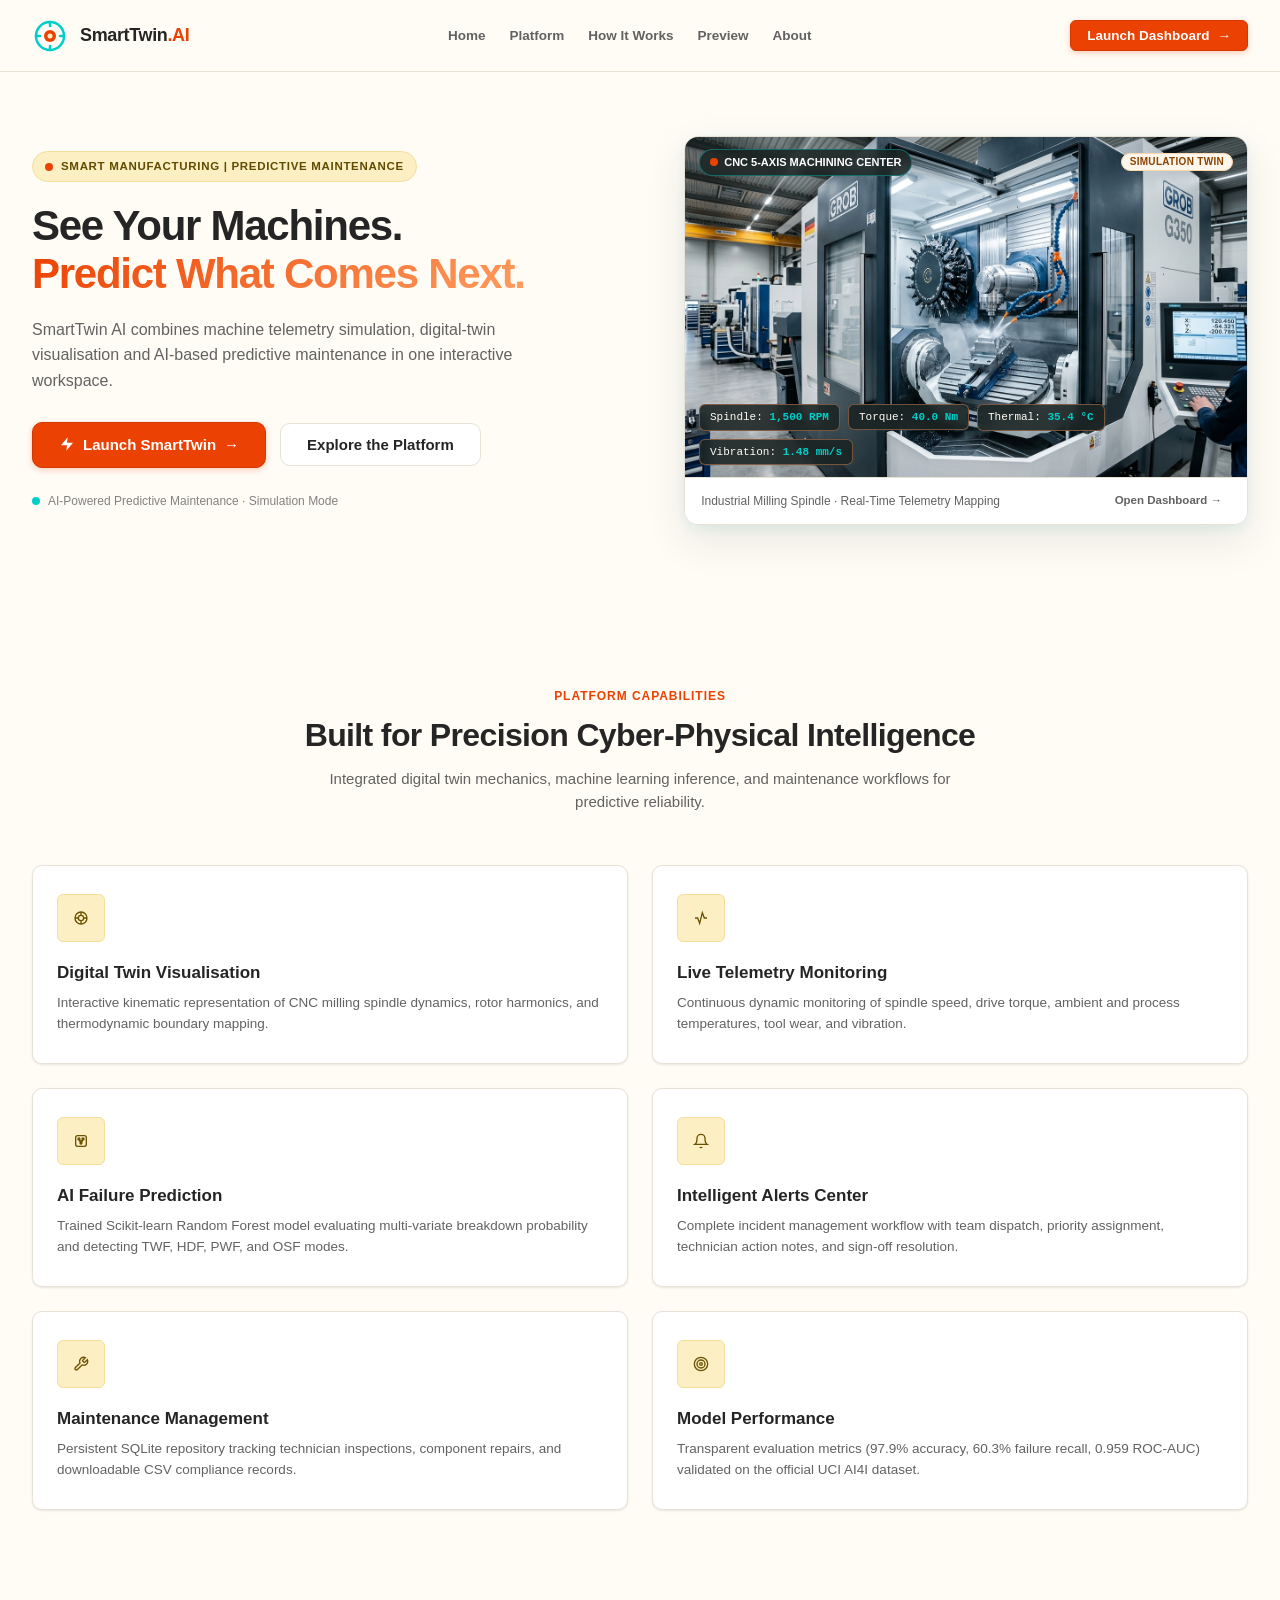
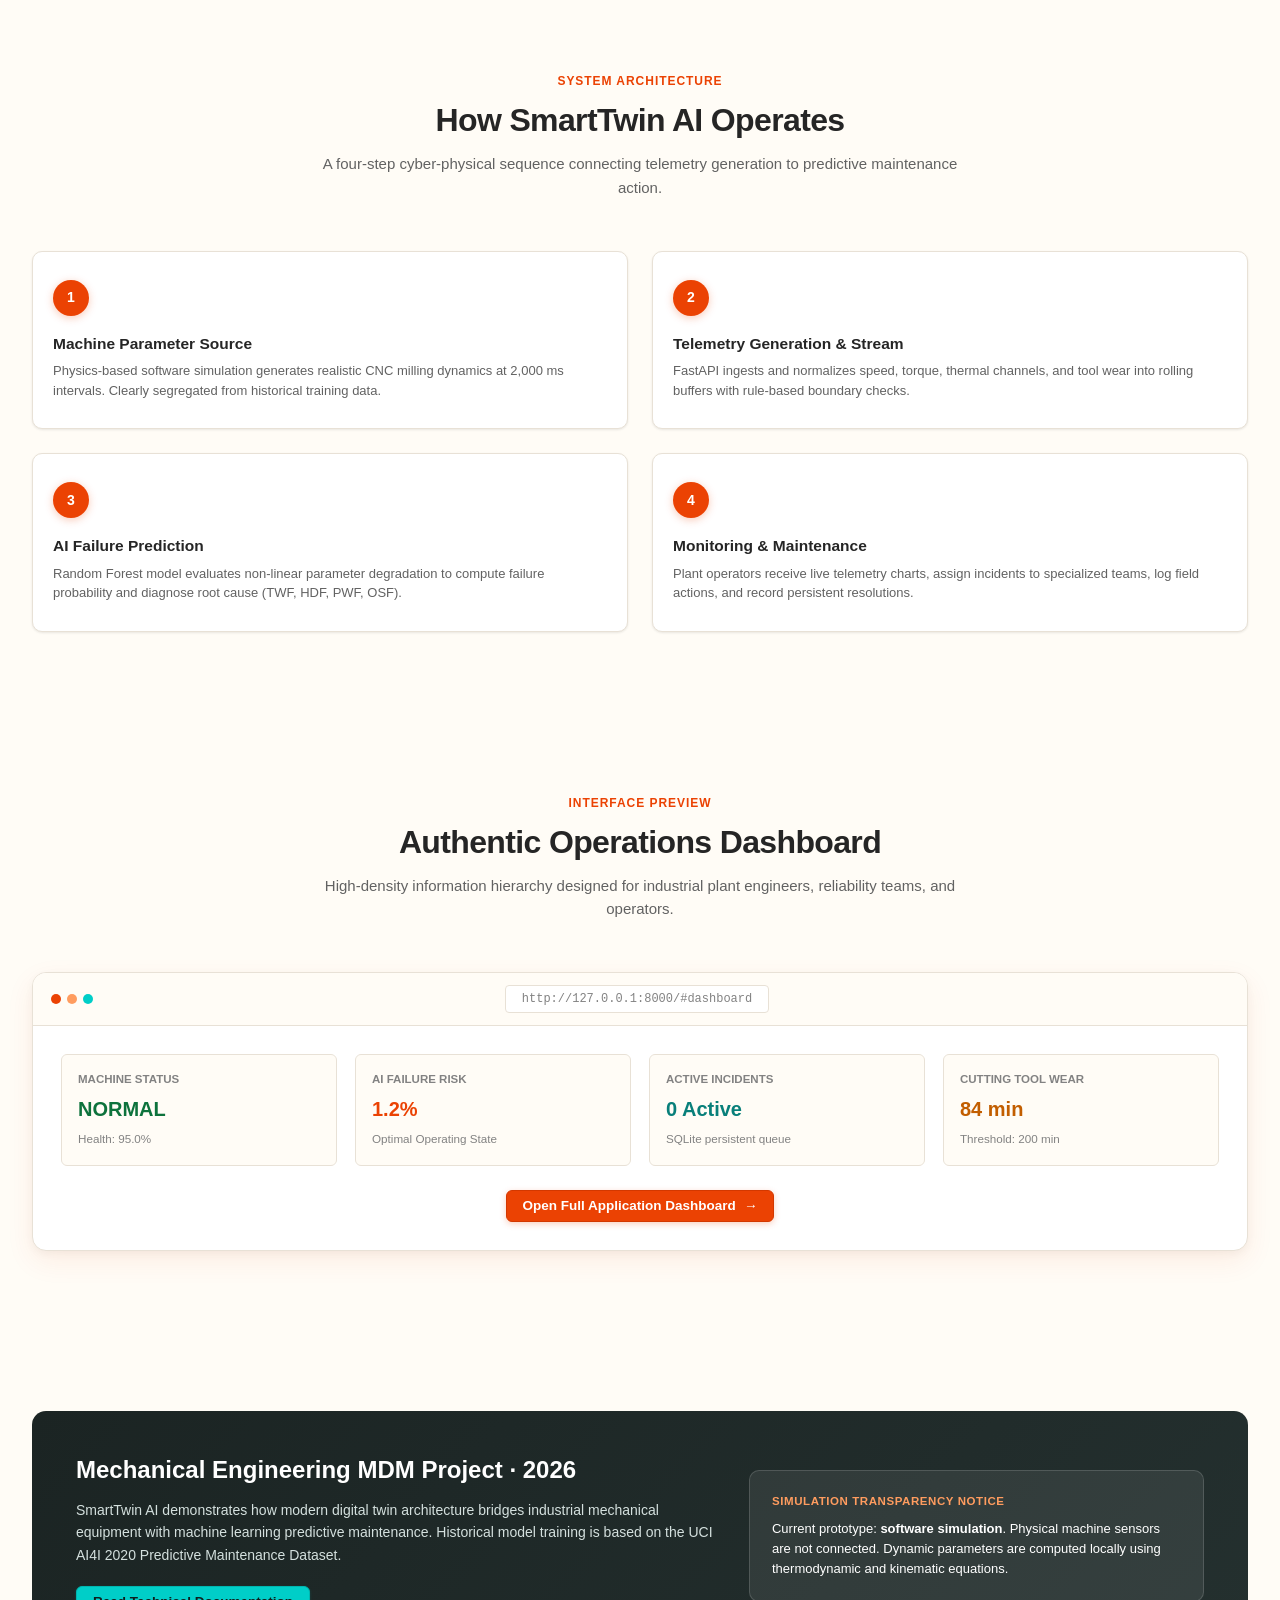
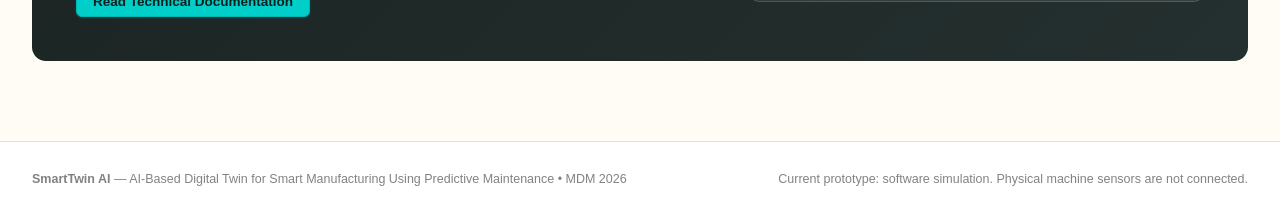
==== commit d87f1870: "Polish SmartTwin AI UI and maintenance workflow" ====
--- a/index.html
+++ b/index.html
@@ -6,10 +6,10 @@
     <meta name="viewport" content="width=device-width, initial-scale=1.0">
     <meta name="description"
         content="SmartTwin AI - AI-Based Digital Twin for Smart Manufacturing Using Predictive Maintenance">
-    <meta name="theme-color" content="#404E3B">
-    <title>SmartTwin AI | Predictive Maintenance Digital Twin</title>
-    <link rel="icon" type="image/svg+xml" href="/favicon.svg?v=2">
-    <link rel="alternate icon" href="/favicon.ico?v=2">
+    <meta name="theme-color" content="#EB4203">
+    <title>SmartTwin AI | Predictive Maintenance & Digital Twin Platform</title>
+    <link rel="icon" type="image/svg+xml" href="/favicon.svg?v=3">
+    <link rel="alternate icon" href="/favicon.ico?v=3">
     <link rel="stylesheet" href="/style.css">
 </head>
 
@@ -27,15 +27,15 @@
          1. FIRST EXPERIENCE — DEDICATED ANIMATED LANDING PAGE
     ======================================================================== -->
     <section id="welcomeScreen" class="landing-page" aria-label="SmartTwin AI Welcome Screen">
-        
+
         <!-- Sticky Landing Navigation Header -->
         <header class="landing-header">
             <a href="#welcome" class="landing-brand">
                 <svg class="landing-brand-logo" viewBox="0 0 36 36" fill="none">
-                    <circle cx="18" cy="18" r="14" stroke="#404E3B" stroke-width="2.5" />
-                    <circle cx="18" cy="18" r="6" fill="#7B9669" />
-                    <path d="M18 4v4m0 20v4m-14-14h4m20 0h4" stroke="#404E3B" stroke-width="2.5" stroke-linecap="round" />
-                    <circle cx="18" cy="18" r="2.5" fill="#FFFFFF" />
+                    <circle cx="18" cy="18" r="14" stroke="#00CEC8" stroke-width="2.5" />
+                    <circle cx="18" cy="18" r="6" fill="#EB4203" />
+                    <path d="M18 4v4m0 20v4m-14-14h4m20 0h4" stroke="#00CEC8" stroke-width="2.5" stroke-linecap="round" />
+                    <circle cx="18" cy="18" r="2.5" fill="#FCEFC3" />
                 </svg>
                 <span class="landing-brand-title">SmartTwin<span class="brand-dot">.AI</span></span>
             </a>
@@ -55,18 +55,19 @@
                     <span>Launch Dashboard</span>
                     <span aria-hidden="true">→</span>
                 </button>
+                <button id="btnLandingMobileMenu" class="mobile-menu-btn" type="button" aria-label="Toggle navigation">☰</button>
             </div>
         </header>
 
         <!-- Hero Section -->
         <div class="landing-hero" id="hero">
             <div class="hero-grid">
-                
+
                 <!-- Left: Headline, Value Proposition, Action CTAs -->
                 <div class="hero-content">
                     <div class="hero-eyebrow">
                         <span class="hero-pulse-dot"></span>
-                        <span>INTELLIGENT SMART MANUFACTURING</span>
+                        <span>SMART MANUFACTURING | PREDICTIVE MAINTENANCE</span>
                     </div>
 
                     <h1 class="hero-title">
@@ -75,7 +76,7 @@
                     </h1>
 
                     <p class="hero-paragraph">
-                        SmartTwin AI brings machine telemetry, digital twin visualisation and predictive maintenance intelligence into one interactive workspace.
+                        SmartTwin AI combines machine telemetry simulation, digital-twin visualisation and AI-based predictive maintenance in one interactive workspace.
                     </p>
 
                     <div class="hero-cta-deck">
@@ -95,105 +96,38 @@
 
                     <div class="hero-status-label">
                         <span class="status-indicator"></span>
-                        <span>AI-Powered Predictive Maintenance | Simulation Mode</span>
-                    </div>
-                </div>
-
-                <!-- Right: Visual Industrial Digital-Twin Illustration -->
+                        <span>AI-Powered Predictive Maintenance · Simulation Mode</span>
+                    </div>
+                </div>
+
+                <!-- Right: Realistic CNC Milling Machine Photograph -->
                 <div class="hero-visual">
-                    <div class="hero-ambient-blob" aria-hidden="true"></div>
-                    
-                    <div class="hero-machine-frame">
-                        <div class="hero-frame-header">
-                            <div class="hero-frame-title">
-                                <span class="hero-pulse-dot"></span>
-                                <span>CNC SPINDLE DIGITAL TWIN</span>
-                            </div>
-                            <div class="hero-frame-metrics" id="heroStageTag">1,500 RPM • 40.0 Nm • 298.2 K</div>
-                        </div>
-
-                        <div class="hero-stage-svg-wrap">
-                            <svg viewBox="0 0 540 300" class="hero-stage-svg" aria-label="Animated Industrial Spindle Motor Twin">
-                                <defs>
-                                    <linearGradient id="heroStatorHeat" x1="0%" y1="0%" x2="100%" y2="0%">
-                                        <stop offset="0%" stop-color="#E8EDE5" stop-opacity="0.8"/>
-                                        <stop offset="100%" stop-color="#BAC8B1" stop-opacity="0.4"/>
-                                    </linearGradient>
-                                    <radialGradient id="heroCoreGlow" cx="50%" cy="50%" r="50%">
-                                        <stop offset="0%" stop-color="#7B9669" stop-opacity="0.9"/>
-                                        <stop offset="70%" stop-color="#6C8480" stop-opacity="0.3"/>
-                                        <stop offset="100%" stop-color="#6C8480" stop-opacity="0"/>
-                                    </radialGradient>
-                                </defs>
-
-                                <!-- Blueprint Tracing Grid -->
-                                <g stroke="#DFE4DA" stroke-width="1.2" fill="none">
-                                    <path d="M 30,40 H 90 L 110,60 H 160"/>
-                                    <path d="M 30,260 H 100 L 120,240 H 160"/>
-                                    <path d="M 380,45 H 440 L 460,65 H 510"/>
-                                    <circle cx="90" cy="40" r="3" fill="#7B9669" opacity="0.4"/>
-                                    <circle cx="440" cy="45" r="3" fill="#6C8480" opacity="0.4"/>
-                                </g>
-
-                                <!-- Cast Machine Bed & Vibration Dampers -->
-                                <rect x="40" y="240" width="460" height="24" rx="4" fill="#E6E6E6" stroke="#DFE4DA" stroke-width="1.8"/>
-                                <rect x="75" y="264" width="46" height="12" rx="2" fill="#BAC8B1" stroke="#7B9669"/>
-                                <rect x="420" y="264" width="46" height="12" rx="2" fill="#BAC8B1" stroke="#7B9669"/>
-
-                                <!-- Stator Core Housing with Cooling Fins -->
-                                <rect x="100" y="55" width="280" height="185" rx="14" fill="#FFFFFF" stroke="#404E3B" stroke-width="2"/>
-                                <rect x="100" y="55" width="280" height="185" rx="14" fill="url(#heroStatorHeat)"/>
-
-                                <!-- Cooling Fins -->
-                                <g stroke="#404E3B" stroke-width="2.5" opacity="0.85">
-                                    <line x1="140" y1="36" x2="140" y2="55"/>
-                                    <line x1="180" y1="36" x2="180" y2="55"/>
-                                    <line x1="220" y1="36" x2="220" y2="55"/>
-                                    <line x1="260" y1="36" x2="260" y2="55"/>
-                                    <line x1="300" y1="36" x2="300" y2="55"/>
-                                    <line x1="340" y1="36" x2="340" y2="55"/>
-                                </g>
-
-                                <!-- Front Bearing Assembly & Pulse Sensor -->
-                                <rect x="55" y="105" width="45" height="85" rx="6" fill="#F0F2EE" stroke="#6C8480" stroke-width="1.8"/>
-                                <circle cx="77" cy="147" r="14" fill="#7B9669" opacity="0.25" class="sensor-pulse-ring" id="heroBearingPulse"/>
-
-                                <!-- Rotating Spindle Rotor & Electromagnetic Core -->
-                                <g class="spindle-rotor-spin" id="heroRotor">
-                                    <circle cx="240" cy="147" r="70" fill="#FFFFFF" stroke="#6C8480" stroke-width="2"/>
-                                    <circle cx="240" cy="147" r="42" fill="#F7F8F5" stroke="#404E3B" stroke-width="1.6"/>
-                                    
-                                    <!-- Rotating Magnetic Poles -->
-                                    <line x1="240" y1="77" x2="240" y2="217" stroke="#404E3B" stroke-width="1.6" stroke-dasharray="6 4"/>
-                                    <line x1="170" y1="147" x2="310" y2="147" stroke="#404E3B" stroke-width="1.6" stroke-dasharray="6 4"/>
-                                    <line x1="190" y1="97" x2="290" y2="197" stroke="#7B9669" stroke-width="1.4" stroke-dasharray="5 4"/>
-                                    <line x1="190" y1="197" x2="290" y2="97" stroke="#7B9669" stroke-width="1.4" stroke-dasharray="5 4"/>
-
-                                    <circle cx="240" cy="147" r="18" fill="url(#heroCoreGlow)"/>
-                                    <circle cx="240" cy="147" r="7" fill="#404E3B"/>
-                                </g>
-
-                                <!-- Drive Shaft & Tool Holder -->
-                                <rect x="380" y="133" width="70" height="28" rx="3" fill="#BAC8B1" stroke="#6C8480" stroke-width="1.8"/>
-                                <polygon points="450,126 500,147 450,168" fill="#C48A36" stroke="#925814" stroke-width="1.8" id="heroCuttingTool"/>
-
-                                <!-- Dynamic Telemetry Callout HUD Tags -->
-                                <g class="hero-stage-hud">
-                                    <rect x="180" y="70" width="120" height="22" rx="4" fill="#FFFFFF" stroke="#404E3B" stroke-width="1"/>
-                                    <text x="240" y="85" fill="#404E3B" font-size="11" font-weight="700" text-anchor="middle" id="heroHudTemp">35.4 °C (308.6 K)</text>
-
-                                    <rect x="180" y="202" width="120" height="22" rx="4" fill="#FFFFFF" stroke="#7B9669" stroke-width="1"/>
-                                    <text x="240" y="217" fill="#7B9669" font-size="11" font-weight="700" text-anchor="middle" id="heroHudRpm">1,500 RPM</text>
-
-                                    <rect x="390" y="98" width="90" height="20" rx="4" fill="#FFFFFF" stroke="#C48A36" stroke-width="1"/>
-                                    <text x="435" y="112" fill="#C48A36" font-size="10.5" font-weight="700" text-anchor="middle" id="heroHudTorque">40.0 Nm</text>
-                                </g>
-                            </svg>
-                        </div>
-
-                        <div class="hero-frame-footer">
-                            <span>Status: Operational • Sampling Every 2000 ms</span>
-                            <button class="btn btn-ghost btn-xs" id="btnSkipWelcome" type="button">Skip to App →</button>
+                    <div class="hero-photo-card">
+                        <div class="hero-photo-wrap">
+                            <img src="/assets/cnc_machine_hero.jpg"
+                                 alt="Industrial 5-Axis CNC Milling Center with High-Speed Spindle and Precision Machining Table"
+                                 class="hero-machine-img"
+                                 loading="eager" />
+
+                            <div class="hero-photo-overlay-top">
+                                <div class="hero-pill-badge">
+                                    <span class="hero-pulse-dot"></span>
+                                    <span>CNC 5-AXIS MACHINING CENTER</span>
+                                </div>
+                                <span class="badge badge-warning" style="font-size: 10px;">SIMULATION TWIN</span>
+                            </div>
+
+                            <div class="hero-photo-overlay-bottom">
+                                <div class="hero-live-telemetry-pill">Spindle: <strong id="heroTagSpeed">1,500 RPM</strong></div>
+                                <div class="hero-live-telemetry-pill">Torque: <strong id="heroTagTorque">40.0 Nm</strong></div>
+                                <div class="hero-live-telemetry-pill">Thermal: <strong id="heroTagTemp">35.4 °C</strong></div>
+                                <div class="hero-live-telemetry-pill">Vibration: <strong id="heroTagVib">1.48 mm/s</strong></div>
+                            </div>
+                        </div>
+
+                        <div class="hero-photo-caption">
+                            <span>Industrial Milling Spindle · Real-Time Telemetry Mapping</span>
+                            <button class="btn btn-ghost btn-xs" id="btnSkipWelcome" type="button">Open Dashboard →</button>
                         </div>
                     </div>
                 </div>
@@ -207,12 +141,12 @@
                 <span class="section-eyebrow">PLATFORM CAPABILITIES</span>
                 <h2 class="section-title">Built for Precision Cyber-Physical Intelligence</h2>
                 <p class="section-subtitle">
-                    Integrated digital twin mechanics and machine learning for predictive reliability engineering.
+                    Integrated digital twin mechanics, machine learning inference, and maintenance workflows for predictive reliability.
                 </p>
             </div>
 
             <div class="capabilities-grid">
-                <!-- 1. Digital Twin -->
+                <!-- 1. Digital Twin Visualisation -->
                 <div class="capability-card">
                     <div class="capability-icon-wrap">
                         <svg class="btn-svg" viewBox="0 0 24 24" fill="none" stroke="currentColor" stroke-width="2">
@@ -222,10 +156,10 @@
                         </svg>
                     </div>
                     <h3>Digital Twin Visualisation</h3>
-                    <p>Real-time kinematics of CNC milling spindle dynamics, thermodynamic boundaries, and rotor velocity simulation.</p>
-                </div>
-
-                <!-- 2. Live Telemetry -->
+                    <p>Interactive kinematic representation of CNC milling spindle dynamics, rotor harmonics, and thermodynamic boundary mapping.</p>
+                </div>
+
+                <!-- 2. Live Telemetry Monitoring -->
                 <div class="capability-card">
                     <div class="capability-icon-wrap">
                         <svg class="btn-svg" viewBox="0 0 24 24" fill="none" stroke="currentColor" stroke-width="2">
@@ -233,10 +167,10 @@
                         </svg>
                     </div>
                     <h3>Live Telemetry Monitoring</h3>
-                    <p>Continuous streaming of spindle speed, drive torque, ambient/process temperatures, cutting wear, and vibration.</p>
-                </div>
-
-                <!-- 3. Predictive Maintenance -->
+                    <p>Continuous dynamic monitoring of spindle speed, drive torque, ambient and process temperatures, tool wear, and vibration.</p>
+                </div>
+
+                <!-- 3. AI Failure Prediction -->
                 <div class="capability-card">
                     <div class="capability-icon-wrap">
                         <svg class="btn-svg" viewBox="0 0 24 24" fill="none" stroke="currentColor" stroke-width="2">
@@ -245,8 +179,8 @@
                             <path d="M9 9l3 6 3-6M9 12h6"/>
                         </svg>
                     </div>
-                    <h3>Predictive Maintenance AI</h3>
-                    <p>Trained Scikit-learn Random Forest model predicting machine failure probability with balanced class sensitivity.</p>
+                    <h3>AI Failure Prediction</h3>
+                    <p>Trained Scikit-learn Random Forest model evaluating multi-variate breakdown probability and detecting TWF, HDF, PWF, and OSF modes.</p>
                 </div>
 
                 <!-- 4. Intelligent Alerts -->
@@ -258,18 +192,18 @@
                         </svg>
                     </div>
                     <h3>Intelligent Alerts Center</h3>
-                    <p>Automated threshold evaluation with SQLite deduplication, severity prioritization, and operator acknowledgment.</p>
-                </div>
-
-                <!-- 5. Maintenance History -->
+                    <p>Complete incident management workflow with team dispatch, priority assignment, technician action notes, and sign-off resolution.</p>
+                </div>
+
+                <!-- 5. Maintenance Management -->
                 <div class="capability-card">
                     <div class="capability-icon-wrap">
                         <svg class="btn-svg" viewBox="0 0 24 24" fill="none" stroke="currentColor" stroke-width="2">
                             <path d="M14.7 6.3a1 1 0 0 0 0 1.4l1.6 1.6a1 1 0 0 0 1.4 0l3.77-3.77a6 6 0 0 1-7.94 7.94l-6.91 6.91a2.12 2.12 0 0 1-3-3l6.91-6.91a6 6 0 0 1 7.94-7.94l-3.76 3.76z"/>
                         </svg>
                     </div>
-                    <h3>Maintenance History</h3>
-                    <p>Permanent SQLite record of technician service actions, component replacements, and downloadable CSV compliance exports.</p>
+                    <h3>Maintenance Management</h3>
+                    <p>Persistent SQLite repository tracking technician inspections, component repairs, and downloadable CSV compliance records.</p>
                 </div>
 
                 <!-- 6. Model Performance -->
@@ -282,57 +216,55 @@
                         </svg>
                     </div>
                     <h3>Model Performance</h3>
-                    <p>Transparent evaluation metrics (97.9% accuracy, 60.3% failure recall, 0.959 ROC-AUC) on the official UCI AI4I dataset.</p>
+                    <p>Transparent evaluation metrics (97.9% accuracy, 60.3% failure recall, 0.959 ROC-AUC) validated on the official UCI AI4I dataset.</p>
                 </div>
             </div>
         </section>
 
-        <!-- Section B — How It Works (4-Step Process) -->
+        <!-- Section B — How It Works (4 Steps) -->
         <section class="landing-section" id="landingHowItWorks">
             <div class="section-header-centered">
                 <span class="section-eyebrow">SYSTEM ARCHITECTURE</span>
                 <h2 class="section-title">How SmartTwin AI Operates</h2>
                 <p class="section-subtitle">
-                    An end-to-end cyber-physical pipeline from synthetic telemetry to predictive maintenance intervention.
+                    A four-step cyber-physical sequence connecting telemetry generation to predictive maintenance action.
                 </p>
             </div>
 
             <div class="how-it-works-deck">
-                <div class="how-step-connector" aria-hidden="true"></div>
-
                 <div class="how-step-card">
                     <div class="step-badge">1</div>
-                    <h4>Simulated Sensor Readings</h4>
-                    <p>Physics-based simulation generates realistic CNC milling spindle dynamics (speed, torque, temps, wear, and vibration) at 2,000 ms intervals.</p>
+                    <h4>Machine Parameter Source</h4>
+                    <p>Physics-based software simulation generates realistic CNC milling dynamics at 2,000 ms intervals. Clearly segregated from historical training data.</p>
                 </div>
 
                 <div class="how-step-card">
                     <div class="step-badge">2</div>
-                    <h4>Telemetry Processing</h4>
-                    <p>FastAPI normalizes physical telemetry into bounded rolling buffers, validates engineering bounds, and tracks physical threshold rules.</p>
+                    <h4>Telemetry Generation & Stream</h4>
+                    <p>FastAPI ingests and normalizes speed, torque, thermal channels, and tool wear into rolling buffers with rule-based boundary checks.</p>
                 </div>
 
                 <div class="how-step-card">
                     <div class="step-badge">3</div>
                     <h4>AI Failure Prediction</h4>
-                    <p>Random Forest model evaluates multi-variate non-linear interactions to compute failure probability and diagnose root cause (TWF, HDF, PWF, OSF).</p>
+                    <p>Random Forest model evaluates non-linear parameter degradation to compute failure probability and diagnose root cause (TWF, HDF, PWF, OSF).</p>
                 </div>
 
                 <div class="how-step-card">
                     <div class="step-badge">4</div>
-                    <h4>Maintenance Insights</h4>
-                    <p>Operators receive actionable prescriptive recommendations, deduplicated alerts, and persist service records directly to SQLite.</p>
+                    <h4>Monitoring & Maintenance</h4>
+                    <p>Plant operators receive live telemetry charts, assign incidents to specialized teams, log field actions, and record persistent resolutions.</p>
                 </div>
             </div>
         </section>
 
-        <!-- Section C — Dashboard Preview -->
+        <!-- Section C — Interactive Platform Preview -->
         <section class="landing-section" id="landingPreview">
             <div class="section-header-centered">
                 <span class="section-eyebrow">INTERFACE PREVIEW</span>
-                <h2 class="section-title">Clean, Modern Operations Dashboard</h2>
+                <h2 class="section-title">Authentic Operations Dashboard</h2>
                 <p class="section-subtitle">
-                    High-density information hierarchy designed for clarity, decision-making, and responsive operation.
+                    High-density information hierarchy designed for industrial plant engineers, reliability teams, and operators.
                 </p>
             </div>
 
@@ -351,22 +283,22 @@
                     <div class="preview-metrics-grid">
                         <div class="preview-mini-kpi">
                             <div class="kpi-label">Machine Status</div>
-                            <div class="kpi-val text-green">NORMAL</div>
+                            <div class="kpi-val text-green" id="prevMachineStatus">NORMAL</div>
                             <small class="text-muted">Health: 95.0%</small>
                         </div>
                         <div class="preview-mini-kpi">
                             <div class="kpi-label">AI Failure Risk</div>
-                            <div class="kpi-val text-forest">1.2%</div>
+                            <div class="kpi-val text-orange" id="prevFailureRisk">1.2%</div>
                             <small class="text-muted">Optimal Operating State</small>
                         </div>
                         <div class="preview-mini-kpi">
                             <div class="kpi-label">Active Incidents</div>
-                            <div class="kpi-val text-teal">0 Active</div>
-                            <small class="text-muted">No unresolved alarms</small>
+                            <div class="kpi-val text-teal" id="prevAlertsCount">0 Active</div>
+                            <small class="text-muted">SQLite persistent queue</small>
                         </div>
                         <div class="preview-mini-kpi">
-                            <div class="kpi-label">Tool Wear Time</div>
-                            <div class="kpi-val text-amber">84 min</div>
+                            <div class="kpi-label">Cutting Tool Wear</div>
+                            <div class="kpi-val text-amber" id="prevToolWear">84 min</div>
                             <small class="text-muted">Threshold: 200 min</small>
                         </div>
                     </div>
@@ -381,22 +313,22 @@
             </div>
         </section>
 
-        <!-- Section D — About the Project -->
+        <!-- Section D — About SmartTwin AI Summary -->
         <section class="landing-section" id="landingAbout">
             <div class="about-banner">
                 <div>
-                    <h3>Mechanical Engineering MDM Mini Project 2026</h3>
+                    <h3>Mechanical Engineering MDM Project · 2026</h3>
                     <p>
-                        SmartTwin AI demonstrates how modern digital twin technology bridges industrial mechanical machinery with predictive artificial intelligence. Telemetry is simulated from real parameters derived from the official UCI AI4I 2020 Predictive Maintenance Dataset.
+                        SmartTwin AI demonstrates how modern digital twin architecture bridges industrial mechanical equipment with machine learning predictive maintenance. Historical model training is based on the UCI AI4I 2020 Predictive Maintenance Dataset.
                     </p>
                     <button id="btnAboutExplore" class="btn btn-secondary" type="button">
-                        <span>Read Technical Architecture</span>
+                        <span>Read Technical Documentation</span>
                     </button>
                 </div>
-                <div style="background-color: rgba(255, 255, 255, 0.08); border: 1px solid rgba(255, 255, 255, 0.15); border-radius: var(--radius-md); padding: 20px;">
-                    <div style="font-size: 12px; font-weight: 700; color: var(--color-pale-sage); margin-bottom: 8px;">SIMULATION TRANSPARENCY NOTICE</div>
-                    <p style="font-size: 12.5px; color: #FFFFFF; line-height: 1.5; margin-bottom: 0;">
-                        This platform operates in <strong>Software Emulation Mode</strong>. It does not connect to live physical factory hardware. Telemetry and vibration signals are generated via physics equations to demonstrate cyber-physical reliability locally.
+                <div style="background-color: rgba(255, 255, 255, 0.08); border: 1px solid rgba(255, 255, 255, 0.15); border-radius: var(--radius-md); padding: 22px;">
+                    <div style="font-size: 11.5px; font-weight: 800; color: var(--color-peach); margin-bottom: 8px; letter-spacing: 0.05em;">SIMULATION TRANSPARENCY NOTICE</div>
+                    <p style="font-size: 13px; color: #FFFFFF; line-height: 1.55; margin-bottom: 0;">
+                        Current prototype: <strong>software simulation</strong>. Physical machine sensors are not connected. Dynamic parameters are computed locally using thermodynamic and kinematic equations.
                     </p>
                 </div>
             </div>
@@ -409,7 +341,7 @@
                     <strong>SmartTwin AI</strong> — AI-Based Digital Twin for Smart Manufacturing Using Predictive Maintenance • MDM 2026
                 </div>
                 <div class="footer-disclaimer">
-                    <span>Simulation Mode • UCI AI4I 2020 Dataset • Python FastAPI & Scikit-learn</span>
+                    <span>Current prototype: software simulation. Physical machine sensors are not connected.</span>
                 </div>
             </div>
         </footer>
@@ -418,188 +350,204 @@
 
 
     <!-- =======================================================================
-         2. APPLICATION SHELL & DASHBOARD WORKSPACE (JADE PEBBLE MORNING)
+         2. APPLICATION SHELL & DASHBOARD WORKSPACE (TROPICAL HEAT)
     ======================================================================== -->
     <div class="app-layout" id="appLayout" style="display: none;">
 
         <!-- Sidebar Backdrop for Mobile -->
         <div class="sidebar-backdrop" id="sidebarBackdrop" aria-hidden="true"></div>
 
-        <!-- Left Navigation Sidebar — Deep Forest Green -->
+        <!-- Left Navigation Sidebar -->
         <aside class="sidebar" id="sidebar" aria-label="Main Navigation">
             <div class="sidebar-brand">
                 <div class="brand-logo" id="brandLogoHome">
-                    <svg class="brand-gear-svg" viewBox="0 0 32 32">
-                        <circle cx="16" cy="16" r="11" fill="none" stroke="#BAC8B1" stroke-width="2.5"/>
-                        <path d="M 16 3 L 16 6 M 16 26 L 16 29 M 3 16 L 6 16 M 26 16 L 29 16" stroke="#BAC8B1" stroke-width="2.5" stroke-linecap="round"/>
-                        <circle cx="16" cy="16" r="5" fill="#7B9669"/>
-                        <circle cx="16" cy="16" r="2" fill="#FFFFFF"/>
+                    <svg class="brand-icon" viewBox="0 0 36 36" fill="none">
+                        <circle cx="18" cy="18" r="14" stroke="#00CEC8" stroke-width="2.5" />
+                        <circle cx="18" cy="18" r="6" fill="#EB4203" />
+                        <path d="M18 4v4m0 20v4m-14-14h4m20 0h4" stroke="#00CEC8" stroke-width="2.5" stroke-linecap="round" />
+                        <circle cx="18" cy="18" r="2.5" fill="#FCEFC3" />
                     </svg>
-                    <span class="brand-title">SmartTwin<span class="brand-accent">.AI</span></span>
-                </div>
-                <div class="brand-meta">MECHANICAL MDM • 2026</div>
+                    <span class="brand-text">SmartTwin<span style="color: var(--color-orange-red);">.AI</span></span>
+                </div>
+                <span class="brand-badge">PRO</span>
             </div>
 
-            <!-- Grouped Sidebar Navigation -->
-            <nav class="sidebar-menu">
-                
-                <!-- OVERVIEW -->
-                <div class="nav-category">OVERVIEW</div>
-                <button class="nav-btn active" data-section="overview" type="button">
-                    <span class="nav-icon">
-                        <svg class="nav-svg" viewBox="0 0 24 24" fill="none" stroke="currentColor" stroke-width="2" stroke-linecap="round" stroke-linejoin="round">
-                            <rect x="3" y="3" width="7" height="9" rx="1"/><rect x="14" y="3" width="7" height="5" rx="1"/><rect x="14" y="12" width="7" height="9" rx="1"/><rect x="3" y="16" width="7" height="5" rx="1"/>
-                        </svg>
-                    </span>
-                    <span class="nav-text">Dashboard</span>
-                </button>
-
-                <!-- MONITORING -->
-                <div class="nav-category">MONITORING</div>
-                <button class="nav-btn" data-section="monitoring" type="button">
-                    <span class="nav-icon">
-                        <svg class="nav-svg" viewBox="0 0 24 24" fill="none" stroke="currentColor" stroke-width="2" stroke-linecap="round" stroke-linejoin="round">
-                            <path d="M3 12h4l3 8 4-16 3 8h4"/>
-                        </svg>
-                    </span>
-                    <span class="nav-text">Live Monitoring</span>
-                </button>
-                <button class="nav-btn" data-section="digital-twin" type="button">
-                    <span class="nav-icon">
-                        <svg class="nav-svg" viewBox="0 0 24 24" fill="none" stroke="currentColor" stroke-width="2" stroke-linecap="round" stroke-linejoin="round">
-                            <circle cx="12" cy="12" r="9"/><circle cx="12" cy="12" r="4"/><path d="M12 3v5m0 8v5m-9-9h5m8 0h5"/>
-                        </svg>
-                    </span>
-                    <span class="nav-text">Digital Twin</span>
-                </button>
-
-                <!-- INTELLIGENCE -->
-                <div class="nav-category">INTELLIGENCE</div>
-                <button class="nav-btn" data-section="prediction" type="button">
-                    <span class="nav-icon">
-                        <svg class="nav-svg" viewBox="0 0 24 24" fill="none" stroke="currentColor" stroke-width="2" stroke-linecap="round" stroke-linejoin="round">
-                            <rect x="4" y="4" width="16" height="16" rx="3"/><circle cx="9" cy="9" r="1.5"/><circle cx="15" cy="9" r="1.5"/><circle cx="12" cy="15" r="1.5"/><path d="M9 9l3 6 3-6M9 12h6"/>
-                        </svg>
-                    </span>
-                    <span class="nav-text">AI Predictions</span>
-                </button>
-                <button class="nav-btn" data-section="alerts" type="button">
-                    <span class="nav-icon">
-                        <svg class="nav-svg" viewBox="0 0 24 24" fill="none" stroke="currentColor" stroke-width="2" stroke-linecap="round" stroke-linejoin="round">
-                            <path d="M18 8A6 6 0 0 0 6 8c0 7-3 9-3 9h18s-3-2-3-9"/><path d="M13.73 21a2 2 0 0 1-3.46 0"/>
-                        </svg>
-                    </span>
-                    <span class="nav-text">Alerts Center</span>
-                    <span class="nav-badge" id="alertCountBadge" style="display: none;">0</span>
-                </button>
-                <button class="nav-btn" data-section="model-perf" type="button">
-                    <span class="nav-icon">
-                        <svg class="nav-svg" viewBox="0 0 24 24" fill="none" stroke="currentColor" stroke-width="2" stroke-linecap="round" stroke-linejoin="round">
-                            <circle cx="12" cy="12" r="10"/><circle cx="12" cy="12" r="6"/><circle cx="12" cy="12" r="2"/>
-                        </svg>
-                    </span>
-                    <span class="nav-text">Model Performance</span>
-                </button>
-
-                <!-- MAINTENANCE -->
-                <div class="nav-category">MAINTENANCE</div>
-                <button class="nav-btn" data-section="maintenance" type="button">
-                    <span class="nav-icon">
-                        <svg class="nav-svg" viewBox="0 0 24 24" fill="none" stroke="currentColor" stroke-width="2" stroke-linecap="round" stroke-linejoin="round">
-                            <path d="M14.7 6.3a1 1 0 0 0 0 1.4l1.6 1.6a1 1 0 0 0 1.4 0l3.77-3.77a6 6 0 0 1-7.94 7.94l-6.91 6.91a2.12 2.12 0 0 1-3-3l6.91-6.91a6 6 0 0 1 7.94-7.94l-3.76 3.76z"/>
-                        </svg>
-                    </span>
-                    <span class="nav-text">Maintenance Log</span>
-                </button>
-
-                <!-- PROJECT -->
-                <div class="nav-category">PROJECT</div>
-                <button class="nav-btn" data-section="about" type="button">
-                    <span class="nav-icon">
-                        <svg class="nav-svg" viewBox="0 0 24 24" fill="none" stroke="currentColor" stroke-width="2" stroke-linecap="round" stroke-linejoin="round">
-                            <circle cx="12" cy="12" r="10"/><path d="M12 16v-4m0-4h.01"/>
-                        </svg>
-                    </span>
-                    <span class="nav-text">About SmartTwin AI</span>
-                </button>
+            <!-- Navigation Links Organized in Required Groups -->
+            <nav class="sidebar-nav">
+                <!-- Group 1: OVERVIEW -->
+                <div class="nav-group">
+                    <div class="nav-group-title">OVERVIEW</div>
+                    <ul class="nav-list">
+                        <li>
+                            <button class="nav-btn active" data-section="overview" type="button">
+                                <svg class="nav-icon" viewBox="0 0 24 24" fill="none" stroke="currentColor" stroke-width="2">
+                                    <rect x="3" y="3" width="7" height="9" rx="1"/>
+                                    <rect x="14" y="3" width="7" height="5" rx="1"/>
+                                    <rect x="14" y="12" width="7" height="9" rx="1"/>
+                                    <rect x="3" y="16" width="7" height="5" rx="1"/>
+                                </svg>
+                                <span>Dashboard</span>
+                            </button>
+                        </li>
+                    </ul>
+                </div>
+
+                <!-- Group 2: MONITORING -->
+                <div class="nav-group">
+                    <div class="nav-group-title">MONITORING</div>
+                    <ul class="nav-list">
+                        <li>
+                            <button class="nav-btn" data-section="monitoring" type="button">
+                                <svg class="nav-icon" viewBox="0 0 24 24" fill="none" stroke="currentColor" stroke-width="2">
+                                    <path d="M3 12h4l3 8 4-16 3 8h4"/>
+                                </svg>
+                                <span>Live Monitoring</span>
+                            </button>
+                        </li>
+                        <li>
+                            <button class="nav-btn" data-section="digital-twin" type="button">
+                                <svg class="nav-icon" viewBox="0 0 24 24" fill="none" stroke="currentColor" stroke-width="2">
+                                    <circle cx="12" cy="12" r="9"/>
+                                    <circle cx="12" cy="12" r="4"/>
+                                    <path d="M12 3v5m0 8v5m-9-9h5m8 0h5"/>
+                                </svg>
+                                <span>Digital Twin</span>
+                            </button>
+                        </li>
+                    </ul>
+                </div>
+
+                <!-- Group 3: INTELLIGENCE -->
+                <div class="nav-group">
+                    <div class="nav-group-title">INTELLIGENCE</div>
+                    <ul class="nav-list">
+                        <li>
+                            <button class="nav-btn" data-section="prediction" type="button">
+                                <svg class="nav-icon" viewBox="0 0 24 24" fill="none" stroke="currentColor" stroke-width="2">
+                                    <polygon points="12 2 15.09 8.26 22 9.27 17 14.14 18.18 21.02 12 17.77 5.82 21.02 7 14.14 2 9.27 8.91 8.26 12 2"/>
+                                </svg>
+                                <span>AI Predictions</span>
+                            </button>
+                        </li>
+                        <li>
+                            <button class="nav-btn" data-section="alerts" type="button">
+                                <svg class="nav-icon" viewBox="0 0 24 24" fill="none" stroke="currentColor" stroke-width="2">
+                                    <path d="M18 8A6 6 0 0 0 6 8c0 7-3 9-3 9h18s-3-2-3-9"/>
+                                    <path d="M13.73 21a2 2 0 0 1-3.46 0"/>
+                                </svg>
+                                <span>Alerts Center</span>
+                                <span class="nav-badge" id="alertCountBadge" style="display: none;">0</span>
+                            </button>
+                        </li>
+                        <li>
+                            <button class="nav-btn" data-section="model-perf" type="button">
+                                <svg class="nav-icon" viewBox="0 0 24 24" fill="none" stroke="currentColor" stroke-width="2">
+                                    <line x1="18" y1="20" x2="18" y2="10"/>
+                                    <line x1="12" y1="20" x2="12" y2="4"/>
+                                    <line x1="6" y1="20" x2="6" y2="14"/>
+                                </svg>
+                                <span>Model Performance</span>
+                            </button>
+                        </li>
+                    </ul>
+                </div>
+
+                <!-- Group 4: MAINTENANCE -->
+                <div class="nav-group">
+                    <div class="nav-group-title">MAINTENANCE</div>
+                    <ul class="nav-list">
+                        <li>
+                            <button class="nav-btn" data-section="maintenance" type="button">
+                                <svg class="nav-icon" viewBox="0 0 24 24" fill="none" stroke="currentColor" stroke-width="2">
+                                    <path d="M14.7 6.3a1 1 0 0 0 0 1.4l1.6 1.6a1 1 0 0 0 1.4 0l3.77-3.77a6 6 0 0 1-7.94 7.94l-6.91 6.91a2.12 2.12 0 0 1-3-3l6.91-6.91a6 6 0 0 1 7.94-7.94l-3.76 3.76z"/>
+                                </svg>
+                                <span>Maintenance Log</span>
+                            </button>
+                        </li>
+                    </ul>
+                </div>
+
+                <!-- Group 5: PROJECT -->
+                <div class="nav-group">
+                    <div class="nav-group-title">PROJECT</div>
+                    <ul class="nav-list">
+                        <li>
+                            <button class="nav-btn" data-section="about" type="button">
+                                <svg class="nav-icon" viewBox="0 0 24 24" fill="none" stroke="currentColor" stroke-width="2">
+                                    <circle cx="12" cy="12" r="10"/>
+                                    <line x1="12" y1="16" x2="12" y2="12"/>
+                                    <line x1="12" y1="8" x2="12.01" y2="8"/>
+                                </svg>
+                                <span>About SmartTwin AI</span>
+                            </button>
+                        </li>
+                    </ul>
+                </div>
             </nav>
 
             <!-- Sidebar Footer -->
             <div class="sidebar-footer">
-                <div class="sidebar-footer-title">SmartTwin AI</div>
-                <div class="sidebar-footer-sub">Predictive Maintenance</div>
-                <div class="sidebar-sim-badge">
+                <div class="sim-mode-tag">
                     <span class="sim-pulse-dot"></span>
-                    <span>Simulation Mode</span>
-                </div>
+                    <span>Software Simulation</span>
+                </div>
+                <button class="btn btn-outline btn-xs btn-block" id="btnReturnWelcome" type="button" style="color: #FFFFFF; border-color: rgba(255,255,255,0.2); background: transparent;">
+                    ← Return to Welcome
+                </button>
             </div>
         </aside>
 
-        <!-- Main Wrapper & Top Navigation Bar -->
-        <div class="main-wrapper">
+        <!-- Main Content Layout -->
+        <div class="app-main">
+
+            <!-- Topbar Header -->
             <header class="topbar">
                 <div class="topbar-left">
-                    <button class="menu-toggle-btn" id="menuToggle" type="button" aria-label="Toggle navigation drawer">
-                        ☰
-                    </button>
-                    <div class="topbar-titles">
+                    <button class="menu-toggle-btn" id="menuToggle" type="button" aria-label="Open navigation">☰</button>
+                    <div>
                         <h1 class="page-title" id="pageTitle">Operations Overview</h1>
-                        <span class="page-subtitle" id="pageSubtitle">Monitor machine health, evaluate risk and review maintenance activity.</span>
+                        <p class="page-subtitle" id="pageSubtitle">Monitor machine parameters, evaluate predicted risk and manage maintenance activity.</p>
                     </div>
                 </div>
 
                 <div class="topbar-right">
-                    <!-- Simulator Scenario Selector -->
-                    <select id="scenarioSelect" class="form-control" style="width: auto; padding: 4px 10px; font-size: 12px; font-weight: 600;">
-                        <option value="normal">Scenario: Normal Operation</option>
-                        <option value="warning">Scenario: Elevated Warning</option>
-                        <option value="hdf">Fault: Heat Dissipation (HDF)</option>
-                        <option value="pwf">Fault: Power Failure (PWF)</option>
-                        <option value="twf">Fault: Tool Wear (TWF)</option>
-                        <option value="osf">Fault: Overstrain (OSF)</option>
-                    </select>
-
-                    <!-- Pause / Resume Simulator -->
-                    <button id="btnSimPauseResume" class="btn btn-outline btn-sm" type="button">
-                        <span id="simPauseIcon">⏸</span>
-                        <span id="simPauseText">Pause</span>
-                    </button>
-
-                    <!-- Reset Simulator -->
-                    <button id="btnSimReset" class="btn btn-outline btn-sm" type="button" title="Reset simulator to nominal physics">
-                        ↺ Reset
-                    </button>
-
-                    <!-- System Status Badge -->
+                    <!-- Simulator Execution Status -->
                     <div class="topbar-status-pill">
                         <span class="status-indicator-dot" id="systemStatusDot"></span>
                         <span id="systemStatusText">Online</span>
                     </div>
 
-                    <!-- Return to Landing Page Button -->
-                    <button id="btnReturnWelcome" class="btn btn-ghost btn-sm" type="button" title="View landing page">
-                        Landing Page
-                    </button>
-
+                    <!-- Simulator Controls -->
+                    <div style="display: flex; gap: 6px;">
+                        <button id="btnSimPauseResume" class="btn btn-outline btn-xs" type="button" title="Pause or resume live streaming">
+                            <span id="simPauseIcon">⏸</span>
+                            <span id="simPauseText">Pause</span>
+                        </button>
+                        <button id="btnSimReset" class="btn btn-outline btn-xs" type="button" title="Reset simulator to factory state">
+                            ↺ Reset
+                        </button>
+                    </div>
+
+                    <!-- Live Timestamp -->
                     <div class="topbar-time" id="currentTimeDisplay">--:--:--</div>
                 </div>
             </header>
 
-            <!-- Main Content Area with 8 Dedicated Sections -->
+            <!-- Main App Body -->
             <main class="content-area">
 
                 <!-- ===============================================================
                      SECTION 1: OPERATIONS OVERVIEW (DASHBOARD)
                 ================================================================ -->
                 <section id="section-overview" class="app-section active">
-                    
-                    <!-- KPI Cards Grid (4 Cards) -->
+
+                    <!-- KPI Cards Grid (6 Clean Cards) -->
                     <div class="overview-kpi-grid">
-                        
+
                         <!-- 1. Current Machine Status -->
                         <div class="kpi-card">
                             <div class="kpi-header">
-                                <span class="kpi-title">Current Machine Status</span>
+                                <span class="kpi-title">Machine Status</span>
                                 <div class="kpi-icon-wrap">
                                     <svg class="btn-svg" viewBox="0 0 24 24" fill="none" stroke="currentColor" stroke-width="2">
                                         <path d="M22 12h-4l-3 9L9 3l-3 9H2"/>
@@ -625,7 +573,7 @@
                                 </div>
                             </div>
                             <div class="kpi-value-row">
-                                <span class="kpi-value text-forest" id="dashFailureRisk">1.2%</span>
+                                <span class="kpi-value text-orange" id="dashFailureRisk">1.2%</span>
                                 <span class="kpi-unit">Probability</span>
                             </div>
                             <div class="kpi-footer">
@@ -633,7 +581,65 @@
                             </div>
                         </div>
 
-                        <!-- 3. Recent Alerts -->
+                        <!-- 3. Latest RPM -->
+                        <div class="kpi-card">
+                            <div class="kpi-header">
+                                <span class="kpi-title">Latest RPM</span>
+                                <div class="kpi-icon-wrap">
+                                    <svg class="btn-svg" viewBox="0 0 24 24" fill="none" stroke="currentColor" stroke-width="2">
+                                        <circle cx="12" cy="12" r="9"/>
+                                        <path d="M12 7v5l3 3"/>
+                                    </svg>
+                                </div>
+                            </div>
+                            <div class="kpi-value-row">
+                                <span class="kpi-value" id="dashSpeedKpi">1,480</span>
+                                <span class="kpi-unit">RPM</span>
+                            </div>
+                            <div class="kpi-footer">
+                                <span>Nominal: 1,500 RPM</span> • Continuous drive
+                            </div>
+                        </div>
+
+                        <!-- 4. Latest Temperature -->
+                        <div class="kpi-card">
+                            <div class="kpi-header">
+                                <span class="kpi-title">Process Temp</span>
+                                <div class="kpi-icon-wrap">
+                                    <svg class="btn-svg" viewBox="0 0 24 24" fill="none" stroke="currentColor" stroke-width="2">
+                                        <path d="M14 14.76V3.5a2.5 2.5 0 0 0-5 0v11.26a4.5 4.5 0 1 0 5 0z"/>
+                                    </svg>
+                                </div>
+                            </div>
+                            <div class="kpi-value-row">
+                                <span class="kpi-value" id="dashTempKpi">35.4</span>
+                                <span class="kpi-unit">°C</span>
+                            </div>
+                            <div class="kpi-footer">
+                                <span id="dashAirSubKpi">Air: 25.1 °C</span> • Thermal delta: 10.3 K
+                            </div>
+                        </div>
+
+                        <!-- 5. Tool Wear -->
+                        <div class="kpi-card">
+                            <div class="kpi-header">
+                                <span class="kpi-title">Tool Wear</span>
+                                <div class="kpi-icon-wrap">
+                                    <svg class="btn-svg" viewBox="0 0 24 24" fill="none" stroke="currentColor" stroke-width="2">
+                                        <polygon points="12 2 15.09 8.26 22 9.27 17 14.14 18.18 21.02 12 17.77 5.82 21.02 7 14.14 2 9.27 8.91 8.26 12 2"/>
+                                    </svg>
+                                </div>
+                            </div>
+                            <div class="kpi-value-row">
+                                <span class="kpi-value text-amber" id="dashToolWear">84</span>
+                                <span class="kpi-unit">minutes</span>
+                            </div>
+                            <div class="kpi-footer">
+                                <span>Critical threshold: 200 min</span>
+                            </div>
+                        </div>
+
+                        <!-- 6. Active Alerts -->
                         <div class="kpi-card">
                             <div class="kpi-header">
                                 <span class="kpi-title">Active Alerts</span>
@@ -653,38 +659,19 @@
                             </div>
                         </div>
 
-                        <!-- 4. Tool Wear -->
-                        <div class="kpi-card">
-                            <div class="kpi-header">
-                                <span class="kpi-title">Tool Wear</span>
-                                <div class="kpi-icon-wrap">
-                                    <svg class="btn-svg" viewBox="0 0 24 24" fill="none" stroke="currentColor" stroke-width="2">
-                                        <polygon points="12 2 15.09 8.26 22 9.27 17 14.14 18.18 21.02 12 17.77 5.82 21.02 7 14.14 2 9.27 8.91 8.26 12 2"/>
-                                    </svg>
-                                </div>
-                            </div>
-                            <div class="kpi-value-row">
-                                <span class="kpi-value text-amber" id="dashToolWear">84</span>
-                                <span class="kpi-unit">minutes</span>
-                            </div>
-                            <div class="kpi-footer">
-                                <span>Critical threshold: 200 min</span>
-                            </div>
-                        </div>
-
                     </div>
 
                     <!-- Split Grid: Telemetry Trends & AI Summary -->
                     <div class="dashboard-grid-2col">
-                        
+
                         <!-- Left: Machine Health Overview & Telemetry -->
                         <div class="card">
                             <div class="card-top-bar">
                                 <div>
                                     <h2 class="card-heading">Machine Health & Recent Telemetry</h2>
-                                    <p class="card-caption">Live continuous streaming every 2000 ms</p>
-                                </div>
-                                <button class="btn btn-outline-forest btn-sm" data-jump-to="monitoring" type="button">
+                                    <p class="card-caption">Live continuous streaming every 2000 ms · Telemetry Source: Software Simulator</p>
+                                </div>
+                                <button class="btn btn-outline-turquoise btn-sm" data-jump-to="monitoring" type="button">
                                     View Live Charts →
                                 </button>
                             </div>
@@ -692,7 +679,7 @@
                                 <div class="mini-telemetry-deck">
                                     <div class="mini-telemetry-item">
                                         <div class="mini-item-label">Spindle Speed</div>
-                                        <div class="mini-item-val" id="dashSpeedVal">1,500 RPM</div>
+                                        <div class="mini-item-val" id="dashSpeedVal">1,480 RPM</div>
                                         <div class="mini-item-sub">Target: 1,500 RPM</div>
                                     </div>
                                     <div class="mini-telemetry-item">
@@ -708,9 +695,9 @@
                                 </div>
 
                                 <div style="margin-top: 18px; padding: 14px; background-color: var(--color-bg-primary); border-radius: var(--radius-sm); border: 1px solid var(--color-border);">
-                                    <div style="font-size: 11.5px; font-weight: 700; color: var(--color-text-muted); text-transform: uppercase;">Simulated Sensor Segregation</div>
+                                    <div style="font-size: 11.5px; font-weight: 700; color: var(--color-orange-red); text-transform: uppercase;">Telemetry Source Transparency</div>
                                     <p style="font-size: 12.5px; color: var(--color-text-secondary); margin-top: 4px; margin-bottom: 0;">
-                                        Rotational speed, torque, air/process temps, and tool wear feed the ML pipeline. Spindle vibration is monitored as a segregated external physical metric.
+                                        Rotational speed, torque, thermal channels, and tool wear feed the ML pipeline. Spindle vibration is monitored as a segregated external physical metric. Telemetry is software-generated; physical sensors are not connected.
                                     </p>
                                 </div>
                             </div>
@@ -723,7 +710,7 @@
                                     <h2 class="card-heading">AI Predictive Intelligence</h2>
                                     <p class="card-caption">Random Forest multi-variate diagnostic</p>
                                 </div>
-                                <button class="btn btn-outline-forest btn-sm" data-jump-to="prediction" type="button">
+                                <button class="btn btn-outline-orange btn-sm" data-jump-to="prediction" type="button">
                                     Run Inference →
                                 </button>
                             </div>
@@ -748,50 +735,50 @@
                                         <span>UCI AI4I 2020 (10,000 samples)</span>
                                     </div>
                                     <div style="display: flex; justify-content: space-between; font-size: 12.5px;">
-                                        <span class="text-muted">Failure Recall:</span>
-                                        <strong class="text-forest">60.29%</strong>
-                                    </div>
-                                </div>
-                            </div>
-                        </div>
-
-                    </div>
-
-                    <!-- Bottom Split: Recent Alerts & Recent Maintenance -->
+                                        <span class="text-muted">Validation F1-Score:</span>
+                                        <strong class="text-orange">66.13%</strong>
+                                    </div>
+                                </div>
+                            </div>
+                        </div>
+
+                    </div>
+
+                    <!-- Split Grid: Active Alerts & Maintenance Log -->
                     <div class="dashboard-grid-2col">
-                        
-                        <!-- Recent Alerts List -->
+
+                        <!-- Left: Active Incidents Feed -->
                         <div class="card">
                             <div class="card-top-bar">
                                 <div>
-                                    <h2 class="card-heading">Recent Incident Alerts</h2>
-                                    <p class="card-caption">SQLite event-driven deduplication log</p>
-                                </div>
-                                <button class="btn btn-outline-forest btn-sm" data-jump-to="alerts" type="button">
-                                    Alerts Center →
+                                    <h2 class="card-heading">Recent Alert Incidents</h2>
+                                    <p class="card-caption">Persistent SQLite records with assignment tracking</p>
+                                </div>
+                                <button class="btn btn-outline btn-sm" data-jump-to="alerts" type="button">
+                                    Manage Alerts →
                                 </button>
                             </div>
                             <div class="card-body">
                                 <div class="feed-list" id="overviewAlertsList">
-                                    <div class="text-muted" style="text-align: center; padding: 16px 0;">No active critical alerts.</div>
-                                </div>
-                            </div>
-                        </div>
-
-                        <!-- Recent Maintenance Activity -->
+                                    <div class="text-muted" style="text-align: center; padding: 18px;">Awaiting incident feed...</div>
+                                </div>
+                            </div>
+                        </div>
+
+                        <!-- Right: Recent Maintenance Servicing Records -->
                         <div class="card">
                             <div class="card-top-bar">
                                 <div>
                                     <h2 class="card-heading">Recent Maintenance Log</h2>
-                                    <p class="card-caption">Technician service records</p>
-                                </div>
-                                <button class="btn btn-outline-forest btn-sm" data-jump-to="maintenance" type="button">
-                                    Service Log →
+                                    <p class="card-caption">Technician servicing records & audits</p>
+                                </div>
+                                <button class="btn btn-outline btn-sm" data-jump-to="maintenance" type="button">
+                                    View Full Log →
                                 </button>
                             </div>
                             <div class="card-body">
                                 <div class="feed-list" id="overviewMaintList">
-                                    <div class="text-muted" style="text-align: center; padding: 16px 0;">Loading maintenance logs...</div>
+                                    <div class="text-muted" style="text-align: center; padding: 18px;">Loading technician records...</div>
                                 </div>
                             </div>
                         </div>
@@ -805,7 +792,7 @@
                      SECTION 2: LIVE MACHINE TELEMETRY (CHARTS)
                 ================================================================ -->
                 <section id="section-monitoring" class="app-section">
-                    
+
                     <div class="telemetry-toolbar">
                         <div class="telemetry-status-group">
                             <div class="topbar-status-pill">
@@ -813,11 +800,12 @@
                                 <span id="telemetryRateText">Streaming: Every 2,000 ms</span>
                             </div>
                             <span class="text-muted" id="telemetryHistoryStats">History: 80 / 80 samples</span>
+                            <span class="badge badge-cream">Telemetry Source: Software Simulator</span>
                         </div>
 
                         <div style="display: flex; gap: 8px;">
-                            <button id="btnToggleChartMode" class="btn btn-outline btn-sm" type="button" title="Switch between 2-column and stacked layout">
-                                ⊞ Toggle Grid / Stacked
+                            <button id="btnToggleChartMode" class="btn btn-outline btn-sm" type="button" title="Switch between 2-column grid and stacked view">
+                                ⊞ Switch to Stacked View
                             </button>
                             <button id="btnFlushHistory" class="btn btn-outline btn-sm" type="button" title="Clear rolling buffer">
                                 Clear Buffer
@@ -827,7 +815,7 @@
 
                     <!-- 6 Individually Labelled Telemetry Charts in Responsive Grid -->
                     <div class="charts-layout-grid" id="chartsContainer">
-                        
+
                         <!-- 1. Spindle Rotational Speed -->
                         <div class="chart-card">
                             <div class="chart-header">
@@ -907,14 +895,20 @@
                                     <span class="chart-title">Cutting Tool Wear Progression</span>
                                     <span class="chart-badge">minutes</span>
                                 </div>
-                                <span class="badge badge-neutral" id="liveValWear">-- min</span>
+                                <div class="chart-header-actions" style="display:flex; align-items:center; gap:8px;">
+                                    <div class="chart-view-toggle-group" id="wearViewToggleGroup">
+                                        <button type="button" class="view-toggle-btn active" id="btnWearDetail" title="Focus vertical axis on recent progression">Recent Detail</button>
+                                        <button type="button" class="view-toggle-btn" id="btnWearFull" title="Show full 0–250 min lifecycle range with 200 min threshold">Full Scale</button>
+                                    </div>
+                                    <span class="badge badge-neutral" id="liveValWear">-- min</span>
+                                </div>
                             </div>
                             <div class="chart-canvas-box">
                                 <canvas id="canvasWear"></canvas>
                             </div>
                             <div class="chart-footer-info">
-                                <span>Critical Flank Threshold: 200 min</span>
-                                <span>Range: 0 – 250 min</span>
+                                <span id="wearRiskLabel">Tool Wear Risk Reference: 200 min — simulation threshold</span>
+                                <span id="wearMetaStats">Rate: -- min/step | Scale: 1 step ≈ 1 min</span>
                             </div>
                         </div>
 
@@ -923,7 +917,7 @@
                             <div class="chart-header">
                                 <div class="chart-title-group">
                                     <span class="chart-title">Vibration Amplitude (RMS)</span>
-                                    <span class="chart-badge">mm/s</span>
+                                    <span class="chart-badge">mm/s RMS · Simulated</span>
                                 </div>
                                 <span class="badge badge-neutral" id="liveValVib">-- mm/s</span>
                             </div>
@@ -931,8 +925,8 @@
                                 <canvas id="canvasVib"></canvas>
                             </div>
                             <div class="chart-footer-info">
-                                <span>ISO 10816 Alarm Boundary: 3.20 mm/s</span>
-                                <span>Range: 0 – 5.0 mm/s</span>
+                                <span>Configured Vibration Alert Limit: 3.2 mm/s RMS</span>
+                                <span>Vibration Source: Simulated | Range: 0.5 – 5.0 mm/s</span>
                             </div>
                         </div>
 
@@ -945,148 +939,155 @@
                      SECTION 3: DIGITAL TWIN WORKSPACE
                 ================================================================ -->
                 <section id="section-digital-twin" class="app-section">
-                    
-                    <div class="twin-split-layout">
-                        
-                        <!-- Left: Central Digital Twin Machine Stage -->
-                        <div class="twin-stage-card">
-                            <div class="twin-stage-header">
-                                <div style="display: flex; align-items: center; gap: 8px;">
-                                    <span class="status-indicator-dot"></span>
-                                    <strong style="font-size: 13.5px; color: var(--color-forest-green);">CNC SPINDLE DIGITAL TWIN</strong>
-                                </div>
-                                <span class="badge badge-success" id="twinCurrentScenarioBadge">NORMAL OPERATION</span>
-                            </div>
-
-                            <div class="twin-stage-body">
-                                <svg viewBox="0 0 540 300" class="twin-cad-svg" id="twinCadSvg">
+
+                    <div class="twin-toolbar">
+                        <div>
+                            <span class="badge badge-success" id="twinCurrentScenarioBadge">NORMAL OPERATION</span>
+                            <span style="font-size: 13px; font-weight: 600; margin-left: 12px;" id="twinCurrentVariant">Type M (Medium Grade - 30%)</span>
+                        </div>
+
+                        <div style="display: flex; align-items: center; gap: 10px;">
+                            <label for="scenarioSelect" class="field-label" style="margin-bottom: 0;">Simulator Scenario:</label>
+                            <select id="scenarioSelect" class="form-control" style="width: auto; padding: 5px 12px; font-size: 12.5px;">
+                                <option value="normal">Normal Operation</option>
+                                <option value="warning">Mechanical Stress Warning</option>
+                                <option value="hdf">Fault: Heat Dissipation (HDF)</option>
+                                <option value="pwf">Fault: Power Overload (PWF)</option>
+                                <option value="twf">Fault: Tool Flank Wear (TWF)</option>
+                                <option value="osf">Fault: Overstrain Load (OSF)</option>
+                            </select>
+                        </div>
+                    </div>
+
+                    <div class="twin-workspace-grid">
+
+                        <!-- Left: Animated SVG Machine CAD Visualizer -->
+                        <div class="twin-stage-wrap">
+                            <div class="twin-svg-container">
+                                <svg viewBox="0 0 540 340" class="twin-stage-svg" aria-label="Animated Spindle Digital Twin CAD">
                                     <defs>
-                                        <linearGradient id="twinStatorHeat" x1="0%" y1="0%" x2="100%" y2="0%">
-                                            <stop offset="0%" stop-color="#E8EDE5" stop-opacity="0.9"/>
-                                            <stop offset="100%" stop-color="#BAC8B1" stop-opacity="0.4"/>
+                                        <radialGradient id="rotorGlow" cx="50%" cy="50%" r="50%">
+                                            <stop offset="0%" stop-color="#00CEC8" stop-opacity="0.9"/>
+                                            <stop offset="70%" stop-color="#087F7A" stop-opacity="0.3"/>
+                                            <stop offset="100%" stop-color="#087F7A" stop-opacity="0"/>
+                                        </radialGradient>
+                                        <linearGradient id="heatWash" x1="0%" y1="0%" x2="100%" y2="0%">
+                                            <stop offset="0%" stop-color="#FF9C5F" stop-opacity="0.7"/>
+                                            <stop offset="100%" stop-color="#EB4203" stop-opacity="0.3"/>
                                         </linearGradient>
-                                        <radialGradient id="twinCoreGlow" cx="50%" cy="50%" r="50%">
-                                            <stop offset="0%" stop-color="#7B9669" stop-opacity="0.9"/>
-                                            <stop offset="70%" stop-color="#6C8480" stop-opacity="0.3"/>
-                                            <stop offset="100%" stop-color="#6C8480" stop-opacity="0"/>
-                                        </radialGradient>
                                     </defs>
 
                                     <!-- Cast Base -->
-                                    <rect x="40" y="240" width="460" height="24" rx="4" fill="#E6E6E6" stroke="#DFE4DA" stroke-width="1.8"/>
-                                    <rect x="75" y="264" width="46" height="12" rx="2" fill="#BAC8B1" stroke="#7B9669"/>
-                                    <rect x="420" y="264" width="46" height="12" rx="2" fill="#BAC8B1" stroke="#7B9669"/>
+                                    <rect x="30" y="270" width="480" height="30" rx="4" fill="#24302F" stroke="#E8E1D6" stroke-width="1.5"/>
+                                    <rect x="70" y="300" width="50" height="15" rx="2" fill="#087F7A"/>
+                                    <rect x="420" y="300" width="50" height="15" rx="2" fill="#087F7A"/>
 
                                     <!-- Stator Housing -->
-                                    <rect x="100" y="55" width="280" height="185" rx="14" fill="#FFFFFF" stroke="#404E3B" stroke-width="2"/>
-                                    <rect x="100" y="55" width="280" height="185" rx="14" fill="url(#twinStatorHeat)" id="twinStatorOverlay"/>
+                                    <rect x="90" y="70" width="300" height="200" rx="14" fill="#1B2423" stroke="#00CEC8" stroke-width="2"/>
+                                    <rect x="90" y="70" width="300" height="200" rx="14" fill="url(#heatWash)" opacity="0.25"/>
 
                                     <!-- Cooling Fins -->
-                                    <g stroke="#404E3B" stroke-width="2.5" opacity="0.85">
-                                        <line x1="140" y1="36" x2="140" y2="55"/>
-                                        <line x1="180" y1="36" x2="180" y2="55"/>
-                                        <line x1="220" y1="36" x2="220" y2="55"/>
-                                        <line x1="260" y1="36" x2="260" y2="55"/>
-                                        <line x1="300" y1="36" x2="300" y2="55"/>
-                                        <line x1="340" y1="36" x2="340" y2="55"/>
+                                    <g stroke="#00CEC8" stroke-width="2.5" opacity="0.85">
+                                        <line x1="130" y1="50" x2="130" y2="70"/>
+                                        <line x1="170" y1="50" x2="170" y2="70"/>
+                                        <line x1="210" y1="50" x2="210" y2="70"/>
+                                        <line x1="250" y1="50" x2="250" y2="70"/>
+                                        <line x1="290" y1="50" x2="290" y2="70"/>
+                                        <line x1="330" y1="50" x2="330" y2="70"/>
                                     </g>
 
-                                    <!-- Front Bearing Housing & Pulse Sensor -->
-                                    <rect x="55" y="105" width="45" height="85" rx="6" fill="#F0F2EE" stroke="#6C8480" stroke-width="1.8"/>
-                                    <circle cx="77" cy="147" r="14" fill="#7B9669" opacity="0.25" class="sensor-pulse-ring" id="twinBearingPulse"/>
-
-                                    <!-- Rotating Spindle Rotor & Electromagnetic Core -->
-                                    <g class="spindle-rotor-spin" id="twinRotor">
-                                        <circle cx="240" cy="147" r="70" fill="#FFFFFF" stroke="#6C8480" stroke-width="2"/>
-                                        <circle cx="240" cy="147" r="42" fill="#F7F8F5" stroke="#404E3B" stroke-width="1.6"/>
-                                        
-                                        <line x1="240" y1="77" x2="240" y2="217" stroke="#404E3B" stroke-width="1.6" stroke-dasharray="6 4"/>
-                                        <line x1="170" y1="147" x2="310" y2="147" stroke="#404E3B" stroke-width="1.6" stroke-dasharray="6 4"/>
-                                        <line x1="190" y1="97" x2="290" y2="197" stroke="#7B9669" stroke-width="1.4" stroke-dasharray="5 4"/>
-                                        <line x1="190" y1="197" x2="290" y2="97" stroke="#7B9669" stroke-width="1.4" stroke-dasharray="5 4"/>
-
-                                        <circle cx="240" cy="147" r="18" fill="url(#twinCoreGlow)"/>
-                                        <circle cx="240" cy="147" r="7" fill="#404E3B"/>
+                                    <!-- Spindle Rotor (Animated CSS Rotation) -->
+                                    <g class="spindle-rotor-spin" id="twinSpindle">
+                                        <circle cx="240" cy="170" r="75" fill="#24302F" stroke="#00CEC8" stroke-width="2"/>
+                                        <circle cx="240" cy="170" r="46" fill="#1B2423" stroke="#FF9C5F" stroke-width="1.5"/>
+                                        <line x1="240" y1="95" x2="240" y2="245" stroke="#FCEFC3" stroke-width="1.6" stroke-dasharray="6 4"/>
+                                        <line x1="165" y1="170" x2="315" y2="170" stroke="#FCEFC3" stroke-width="1.6" stroke-dasharray="6 4"/>
+                                        <line x1="185" y1="115" x2="295" y2="225" stroke="#00CEC8" stroke-width="1.4" stroke-dasharray="5 4"/>
+                                        <line x1="185" y1="225" x2="295" y2="115" stroke="#00CEC8" stroke-width="1.4" stroke-dasharray="5 4"/>
+                                        <circle cx="240" cy="170" r="20" fill="url(#rotorGlow)"/>
+                                        <circle cx="240" cy="170" r="8" fill="#EB4203"/>
                                     </g>
 
-                                    <!-- Hardened Spindle Drive Shaft -->
-                                    <rect x="380" y="133" width="70" height="28" rx="3" fill="#BAC8B1" stroke="#6C8480" stroke-width="1.8"/>
-                                    
-                                    <!-- Carbide Cutting Insert -->
-                                    <polygon points="450,126 500,147 450,168" fill="#C48A36" stroke="#925814" stroke-width="1.8" id="twinCuttingTool"/>
-
-                                    <!-- Dynamic Telemetry HUD Tags -->
-                                    <g class="twin-hud-tags">
-                                        <rect x="180" y="70" width="120" height="22" rx="4" fill="#FFFFFF" stroke="#404E3B" stroke-width="1"/>
-                                        <text x="240" y="85" fill="#404E3B" font-size="11" font-weight="700" text-anchor="middle" id="twinHudTemp">35.4 °C (308.6 K)</text>
-
-                                        <rect x="180" y="202" width="120" height="22" rx="4" fill="#FFFFFF" stroke="#7B9669" stroke-width="1"/>
-                                        <text x="240" y="217" fill="#7B9669" font-size="11" font-weight="700" text-anchor="middle" id="twinHudRpm">1,500 RPM</text>
-
-                                        <rect x="390" y="98" width="90" height="20" rx="4" fill="#FFFFFF" stroke="#C48A36" stroke-width="1"/>
-                                        <text x="435" y="112" fill="#C48A36" font-size="10.5" font-weight="700" text-anchor="middle" id="twinHudTorque">40.0 Nm</text>
+                                    <!-- Front Bearing & Sensor Pulse -->
+                                    <rect x="45" y="125" width="45" height="90" rx="6" fill="#24302F" stroke="#00CEC8" stroke-width="1.5"/>
+                                    <circle cx="67" cy="170" r="14" fill="#00CEC8" opacity="0.3" class="sensor-pulse-ring"/>
+
+                                    <!-- Shaft & Tool Holder -->
+                                    <rect x="390" y="156" width="75" height="28" rx="3" fill="#FCEFC3" stroke="#FF9C5F" stroke-width="1.8"/>
+                                    <polygon points="465,148 515,170 465,192" fill="#EB4203" stroke="#D33800" stroke-width="1.8"/>
+
+                                    <!-- Callout HUD Overlays -->
+                                    <g class="hero-stage-hud">
+                                        <rect x="180" y="85" width="120" height="22" rx="4" fill="#FFFFFF" stroke="#087F7A" stroke-width="1"/>
+                                        <text x="240" y="100" fill="#252525" font-size="11" font-weight="700" text-anchor="middle" id="hudTempText">35.4 °C (308.6 K)</text>
+
+                                        <rect x="180" y="235" width="120" height="22" rx="4" fill="#FFFFFF" stroke="#00CEC8" stroke-width="1"/>
+                                        <text x="240" y="250" fill="#252525" font-size="11" font-weight="700" text-anchor="middle" id="hudRpmText">1,480 RPM</text>
+
+                                        <rect x="400" y="120" width="90" height="20" rx="4" fill="#FFFFFF" stroke="#EB4203" stroke-width="1"/>
+                                        <text x="445" y="134" fill="#252525" font-size="10.5" font-weight="700" text-anchor="middle" id="hudTorqueText">40.0 Nm</text>
                                     </g>
                                 </svg>
                             </div>
-                        </div>
-
-                        <!-- Right: Scenario Controls & Readouts -->
-                        <div class="twin-sidebar-card">
-                            
-                            <!-- Scenario Control Card -->
-                            <div class="card">
-                                <div class="card-top-bar">
-                                    <h3 class="card-heading">Operating Scenarios</h3>
-                                    <span class="badge badge-info" id="twinCurrentVariant">Type M (Med)</span>
-                                </div>
-                                <div class="card-body">
-                                    <div class="scenario-buttons-strip">
-                                        <button class="scenario-btn active" data-scenario="normal" type="button">Nominal</button>
-                                        <button class="scenario-btn" data-scenario="warning" type="button">Warning</button>
-                                        <button class="scenario-btn" data-scenario="hdf" type="button">HDF Thermal</button>
-                                        <button class="scenario-btn" data-scenario="pwf" type="button">PWF Power</button>
-                                        <button class="scenario-btn" data-scenario="twf" type="button">TWF Wear</button>
-                                        <button class="scenario-btn" data-scenario="osf" type="button">OSF Strain</button>
-                                    </div>
-
-                                    <div style="margin-top: 16px;">
-                                        <label class="field-label">Metallurgical Quality Variant:</label>
-                                        <div class="filter-pills-strip" id="variantPillGroup">
-                                            <button type="button" class="pill-btn" data-variant="L">Type L (50%)</button>
-                                            <button type="button" class="pill-btn active" data-variant="M">Type M (30%)</button>
-                                            <button type="button" class="pill-btn" data-variant="H">Type H (20%)</button>
-                                        </div>
-                                    </div>
-                                </div>
-                            </div>
-
-                            <!-- Kinematic Telemetry Readouts -->
-                            <div class="card">
-                                <div class="card-top-bar">
-                                    <h3 class="card-heading">Kinematic Readouts</h3>
-                                </div>
-                                <div class="card-body">
-                                    <div class="twin-telemetry-readouts">
-                                        <div class="twin-readout-item">
-                                            <div class="label">Rotational Velocity</div>
-                                            <div class="val" id="twinReadoutSpeed">1,500 RPM</div>
-                                        </div>
-                                        <div class="twin-readout-item">
-                                            <div class="label">Spindle Torque</div>
-                                            <div class="val" id="twinReadoutTorque">40.0 Nm</div>
-                                        </div>
-                                        <div class="twin-readout-item">
-                                            <div class="label">Process Temperature</div>
-                                            <div class="val" id="twinReadoutTemp">35.4 °C</div>
-                                        </div>
-                                        <div class="twin-readout-item">
-                                            <div class="label">Tool Wear Time</div>
-                                            <div class="val" id="twinReadoutWear">84 min</div>
-                                        </div>
-                                    </div>
-                                </div>
-                            </div>
-
+
+                            <!-- Operating Scenario Selector Strip -->
+                            <div style="margin-top: 18px;">
+                                <div style="font-size: 11.5px; font-weight: 700; color: var(--color-text-muted); text-transform: uppercase; margin-bottom: 8px;">
+                                    Operating Scenario Transitions (Physics-Driven Simulation)
+                                </div>
+                                <div class="scenario-pills-deck">
+                                    <button type="button" class="scenario-btn active" data-scenario="normal">Normal Machining</button>
+                                    <button type="button" class="scenario-btn" data-scenario="warning">Elevated Warning</button>
+                                    <button type="button" class="scenario-btn" data-scenario="hdf">Heat Dissipation (HDF)</button>
+                                    <button type="button" class="scenario-btn" data-scenario="pwf">Power Overload (PWF)</button>
+                                    <button type="button" class="scenario-btn" data-scenario="twf">Tool Wear (TWF)</button>
+                                    <button type="button" class="scenario-btn" data-scenario="osf">Overstrain (OSF)</button>
+                                </div>
+                            </div>
+                        </div>
+
+                        <!-- Right: Kinematic Parameters & HUD State -->
+                        <div class="card">
+                            <div class="card-top-bar">
+                                <h3 class="card-heading">Twin Kinematic Parameters</h3>
+                            </div>
+                            <div class="card-body">
+                                <div style="margin-bottom: 18px;">
+                                    <div class="field-label">Machine Metallurgy Grade:</div>
+                                    <div class="filter-pills-strip" id="variantPillGroup">
+                                        <button type="button" class="pill-btn" data-variant="L">Type L (Low - 50%)</button>
+                                        <button type="button" class="pill-btn active" data-variant="M">Type M (Med - 30%)</button>
+                                        <button type="button" class="pill-btn" data-variant="H">Type H (High - 20%)</button>
+                                    </div>
+                                </div>
+
+                                <div class="feed-list">
+                                    <div class="feed-item">
+                                        <span>Spindle Rotational Speed</span>
+                                        <strong id="twinReadoutSpeed">1,480 RPM</strong>
+                                    </div>
+                                    <div class="feed-item">
+                                        <span>Spindle Drive Torque</span>
+                                        <strong id="twinReadoutTorque">40.0 Nm</strong>
+                                    </div>
+                                    <div class="feed-item">
+                                        <span>Process Temperature</span>
+                                        <strong id="twinReadoutTemp">35.4 °C</strong>
+                                    </div>
+                                    <div class="feed-item">
+                                        <span>Tool Flank Wear</span>
+                                        <strong id="twinReadoutWear">84 min</strong>
+                                    </div>
+                                    <div class="feed-item">
+                                        <span>Vibration Amplitude (RMS)</span>
+                                        <strong id="twinReadoutVib">1.48 mm/s</strong>
+                                    </div>
+                                </div>
+
+                                <div style="margin-top: 20px; padding: 14px; background-color: var(--color-bg-primary); border-radius: var(--radius-sm); border: 1px solid var(--color-border); font-size: 12.5px; color: var(--color-text-secondary); line-height: 1.5;">
+                                    <strong>Kinematic Calibration:</strong> The twin updates every 2,000 ms via HTTP streaming from <code>/api/simulator/readings</code>. Speed rotation rate visually scales with actual RPM harmonics.
+                                </div>
+                            </div>
                         </div>
 
                     </div>
@@ -1098,150 +1099,121 @@
                      SECTION 4: AI PREDICTIONS WORKBENCH
                 ================================================================ -->
                 <section id="section-prediction" class="app-section">
-                    
-                    <div class="prediction-split-layout">
-                        
-                        <!-- Left Panel: Machine Parameters Input Form -->
+
+                    <div class="prediction-workbench-grid">
+
+                        <!-- Left: Input Form -->
                         <div class="card">
                             <div class="card-top-bar">
                                 <div>
-                                    <h2 class="card-heading">Machine Parameters Input</h2>
-                                    <p class="card-caption">Feeds input features to the trained Random Forest pipeline via /api/predict</p>
+                                    <h2 class="card-heading">Machine Telemetry Parameters</h2>
+                                    <p class="card-caption">Exact parameters matching trained Random Forest pipeline</p>
                                 </div>
                                 <span class="badge badge-success" id="predictModelBadge">MODEL LOADED</span>
                             </div>
-
-                            <!-- 4 Quick Test Presets -->
-                            <div class="presets-container">
-                                <span class="presets-label">QUICK TEST PRESETS:</span>
-                                <div class="presets-buttons-strip">
-                                    <button type="button" class="btn-preset active" id="presetHealthy" data-preset="healthy">
-                                        <span class="preset-dot dot-green"></span> Healthy Baseline
+                            <div class="card-body">
+
+                                <!-- Quick Test Presets -->
+                                <div class="presets-strip">
+                                    <span style="font-size: 11.5px; font-weight: 700; color: var(--color-text-muted); align-self: center;">TEST PRESETS:</span>
+                                    <button type="button" class="preset-chip" data-preset="nominal">Nominal Machining</button>
+                                    <button type="button" class="preset-chip" data-preset="hdf">Thermal Fault (HDF)</button>
+                                    <button type="button" class="preset-chip" data-preset="pwf">Power Overload (PWF)</button>
+                                    <button type="button" class="preset-chip" data-preset="twf">Tool Flank Wear (TWF)</button>
+                                    <button type="button" class="preset-chip" data-preset="osf">Overstrain (OSF)</button>
+                                </div>
+
+                                <form id="predictionForm">
+                                    <div class="form-group">
+                                        <label for="predTypeSelect" class="field-label">Machine Product Grade:</label>
+                                        <select id="predTypeSelect" class="form-control">
+                                            <option value="M" selected>Type M (Medium Quality - 30% variants)</option>
+                                            <option value="L">Type L (Low Quality - 50% variants)</option>
+                                            <option value="H">Type H (High Quality - 20% variants)</option>
+                                        </select>
+                                    </div>
+
+                                    <div class="dashboard-grid-2col" style="gap: 16px;">
+                                        <div class="form-group">
+                                            <label for="predAirTemp" class="field-label">Air Temperature [K]:</label>
+                                            <input type="number" id="predAirTemp" class="form-control" step="0.1" min="250.0" max="350.0" value="298.2" required>
+                                            <span class="field-hint">Nominal: 298.2 K (~25.0 °C)</span>
+                                        </div>
+
+                                        <div class="form-group">
+                                            <label for="predProcessTemp" class="field-label">Process Temperature [K]:</label>
+                                            <input type="number" id="predProcessTemp" class="form-control" step="0.1" min="250.0" max="370.0" value="308.6" required>
+                                            <span class="field-hint">Nominal: 308.6 K (~35.4 °C)</span>
+                                        </div>
+                                    </div>
+
+                                    <div class="dashboard-grid-2col" style="gap: 16px;">
+                                        <div class="form-group">
+                                            <label for="predSpeed" class="field-label">Rotational Speed [rpm]:</label>
+                                            <input type="number" id="predSpeed" class="form-control" step="1" min="500" max="4000" value="1480" required>
+                                            <span class="field-hint">Range: 500 – 4000 RPM</span>
+                                        </div>
+
+                                        <div class="form-group">
+                                            <label for="predTorque" class="field-label">Drive Torque [Nm]:</label>
+                                            <input type="number" id="predTorque" class="form-control" step="0.1" min="0.0" max="150.0" value="40.0" required>
+                                            <span class="field-hint">Range: 0 – 150 Nm</span>
+                                        </div>
+                                    </div>
+
+                                    <div class="form-group">
+                                        <label for="predWear" class="field-label">Cutting Tool Wear [min]:</label>
+                                        <input type="number" id="predWear" class="form-control" step="1" min="0" max="500" value="35" required>
+                                        <span class="field-hint">Critical Limit: 200 minutes</span>
+                                    </div>
+
+                                    <button type="submit" id="btnRunPrediction" class="btn btn-primary btn-block">
+                                        <span>Run AI Failure Prediction</span>
+                                        <span aria-hidden="true">⚡</span>
                                     </button>
-                                    <button type="button" class="btn-preset" id="presetHdf" data-preset="hdf">
-                                        <span class="preset-dot dot-amber"></span> Thermal (HDF)
-                                    </button>
-                                    <button type="button" class="btn-preset" id="presetPwf" data-preset="pwf">
-                                        <span class="preset-dot dot-amber"></span> Overload (PWF)
-                                    </button>
-                                    <button type="button" class="btn-preset" id="presetTwf" data-preset="twf">
-                                        <span class="preset-dot dot-red"></span> Tool Wear (TWF)
-                                    </button>
-                                </div>
-                            </div>
-
+                                </form>
+                            </div>
+                        </div>
+
+                        <!-- Right: Prediction Result Display -->
+                        <div class="card">
+                            <div class="card-top-bar">
+                                <h3 class="card-heading">Model Inference Result</h3>
+                                <span class="badge badge-neutral" id="predTimestampBadge">Ready</span>
+                            </div>
                             <div class="card-body">
-                                <form id="predictionForm" novalidate>
-                                    
-                                    <div class="form-grid-2">
-                                        <div class="form-group">
-                                            <label for="inputMachineType" class="field-label">Product Quality Variant:</label>
-                                            <select id="inputMachineType" class="form-control">
-                                                <option value="L">L - Low Quality (50% dataset share)</option>
-                                                <option value="M" selected>M - Medium Quality (30% dataset share)</option>
-                                                <option value="H">H - High Quality (20% dataset share)</option>
-                                            </select>
-                                        </div>
-
-                                        <div class="form-group">
-                                            <label class="field-label">Temperature Units:</label>
-                                            <div class="unit-toggle-deck">
-                                                <button type="button" class="unit-toggle-btn active" id="btnUnitK">Kelvin (K)</button>
-                                                <button type="button" class="unit-toggle-btn" id="btnUnitC">Celsius (°C)</button>
-                                            </div>
-                                        </div>
-                                    </div>
-
-                                    <div class="form-grid-2">
-                                        <div class="form-group">
-                                            <label for="inputAirTemp" class="field-label" id="lblAirTemp">Air Temperature [K]:</label>
-                                            <input type="number" id="inputAirTemp" class="form-control" step="0.1" value="298.2" min="250" max="350" required>
-                                            <small class="field-hint" id="hintAirTemp">Plausible range: 250 - 350 K (Nominal: 298.2 K)</small>
-                                        </div>
-
-                                        <div class="form-group">
-                                            <label for="inputProcTemp" class="field-label" id="lblProcTemp">Process Temperature [K]:</label>
-                                            <input type="number" id="inputProcTemp" class="form-control" step="0.1" value="308.6" min="250" max="370" required>
-                                            <small class="field-hint" id="hintProcTemp">Plausible range: 250 - 370 K (Nominal: 308.6 K)</small>
-                                        </div>
-                                    </div>
-
-                                    <div class="form-grid-2">
-                                        <div class="form-group">
-                                            <label for="inputRpm" class="field-label">Rotational Speed [RPM]:</label>
-                                            <input type="number" id="inputRpm" class="form-control" step="1" value="1500" min="500" max="4000" required>
-                                            <small class="field-hint">Range: 500 – 4,000 RPM (Nominal: 1,500 RPM)</small>
-                                        </div>
-
-                                        <div class="form-group">
-                                            <label for="inputTorque" class="field-label">Spindle Torque [Nm]:</label>
-                                            <input type="number" id="inputTorque" class="form-control" step="0.1" value="40.0" min="0" max="150" required>
-                                            <small class="field-hint">Range: 0 – 150 Nm (Continuous: 55.0 Nm)</small>
-                                        </div>
-                                    </div>
-
-                                    <div class="form-group">
-                                        <label for="inputToolWear" class="field-label">Tool Wear Time [minutes]:</label>
-                                        <input type="number" id="inputToolWear" class="form-control" step="1" value="25" min="0" max="500" required>
-                                        <small class="field-hint">Range: 0 – 500 min (Critical wear limit: 200 min)</small>
-                                    </div>
-
-                                    <!-- Segregation Note -->
-                                    <div style="padding: 10px 14px; background-color: var(--color-bg-primary); border: 1px solid var(--color-border); border-radius: var(--radius-sm); margin-bottom: 18px; font-size: 11.5px; color: var(--color-text-secondary);">
-                                        <strong>UCI AI4I Boundary Rule:</strong> Vibration is deliberately excluded from ML model features to preserve authentic dataset fidelity. Vibration is simulated on the dashboard separately.
-                                    </div>
-
-                                    <button type="submit" class="btn btn-primary btn-block btn-hero" id="btnSubmitPredict">
-                                        <span id="btnPredictSpinner" class="btn-spinner" style="display: none;"></span>
-                                        <span id="btnPredictText">Run Prediction</span>
-                                    </button>
-
-                                </form>
-                            </div>
-                        </div>
-
-                        <!-- Right Panel: Results Panel -->
-                        <div class="prediction-result-panel">
-                            
-                            <div class="result-card-hero">
-                                <span class="kpi-title">PREDICTED MACHINE RISK</span>
-                                <div class="result-risk-meter">
-                                    <span class="risk-pct-large healthy" id="predResultRisk">1.2%</span>
-                                    <span class="badge badge-success" id="predResultBadge" style="font-size: 13px; margin-top: 8px;">OPTIMAL — HEALTHY</span>
-                                </div>
-                                <div id="predResultDiagnosis" style="font-size: 13px; color: var(--color-text-secondary); margin-top: 8px;">
-                                    Machine operating within normal tolerances. No degradation detected.
-                                </div>
-                            </div>
-
-                            <!-- Diagnostic Recommendations Card -->
-                            <div class="card">
-                                <div class="card-top-bar">
-                                    <h3 class="card-heading">Prescriptive Advice</h3>
-                                </div>
-                                <div class="card-body">
-                                    <ul id="predRecommendationsList" style="padding-left: 20px; font-size: 13px; color: var(--color-text-secondary); line-height: 1.6;">
-                                        <li>Continue regular machining program without intervention.</li>
-                                        <li>Next scheduled maintenance check recommended after standard run cycle.</li>
-                                    </ul>
-                                </div>
-                            </div>
-
-                            <!-- Physics vs ML Comparison Card -->
-                            <div class="card">
-                                <div class="card-top-bar">
-                                    <h3 class="card-heading">Physics Limits vs ML Comparison</h3>
-                                </div>
-                                <div class="card-body">
-                                    <div id="predPhysicsComparison" style="font-size: 12.5px; color: var(--color-text-secondary); line-height: 1.5;">
-                                        Static threshold rules and the multi-variate ML model agree: the machine is running safely inside normal operating boundaries.
-                                    </div>
-                                    <small style="display: block; margin-top: 10px; color: var(--color-text-muted); font-size: 11px;">
-                                        *Disclaimer: Outputs are statistical estimates produced by a machine-learning model, not a physical hardware guarantee.
-                                    </small>
-                                </div>
-                            </div>
-
+
+                                <div class="pred-result-box" id="predResultBox">
+                                    <div class="badge badge-success" id="predResultStatusBadge" style="font-size: 14px; padding: 6px 16px;">
+                                        OPTIMAL — HEALTHY
+                                    </div>
+
+                                    <div class="pred-probability-meter">
+                                        <div class="pred-meter-fill" id="predMeterFill" style="width: 1.2%;"></div>
+                                    </div>
+                                    <div style="font-size: 12px; color: var(--color-text-muted);" id="predResultProbability">
+                                        Failure Probability: <strong>1.2%</strong>
+                                    </div>
+                                </div>
+
+                                <div style="margin-bottom: 18px;">
+                                    <div style="font-size: 12px; font-weight: 700; color: var(--color-text-muted); text-transform: uppercase;">Diagnostic Breakdown</div>
+                                    <div id="predResultDiagnosis" style="font-size: 13.5px; color: var(--color-text-primary); margin-top: 6px; line-height: 1.5;">
+                                        Machining operating envelope is within healthy factory margins. No thermal or overstrain degradation detected.
+                                    </div>
+                                </div>
+
+                                <div>
+                                    <div style="font-size: 12px; font-weight: 700; color: var(--color-text-muted); text-transform: uppercase;">Prescriptive Maintenance Action</div>
+                                    <div id="predResultPrescription" style="font-size: 13px; color: var(--color-text-secondary); margin-top: 6px; line-height: 1.5;">
+                                        Continue standard machining cycle. Inspect cutting tool inserts at scheduled 150 operating minute interval.
+                                    </div>
+                                </div>
+
+                                <div style="margin-top: 20px; padding: 12px; background-color: var(--color-bg-primary); border-radius: var(--radius-sm); border: 1px solid var(--color-border); font-size: 11.5px; color: var(--color-text-muted); line-height: 1.45;">
+                                    <strong>Scientific Note:</strong> An AI prediction is an empirical estimate based on trained statistical patterns, not a guarantee of future breakdown. Segregated vibration is excluded from ML features.
+                                </div>
+                            </div>
                         </div>
 
                     </div>
@@ -1250,31 +1222,336 @@
 
 
                 <!-- ===============================================================
-                     SECTION 5: ALERTS CENTER
+                     SECTION 5: ALERTS CENTER (COMPLETE WORKFLOW)
                 ================================================================ -->
                 <section id="section-alerts" class="app-section">
-                    
+
+                    <!-- Alert Statistics Strip -->
+                    <div class="overview-kpi-grid" style="grid-template-columns: repeat(5, 1fr); margin-bottom: 20px;">
+                        <div class="kpi-card" style="padding: 12px 14px;">
+                            <span class="kpi-title">Total Alarms</span>
+                            <span class="kpi-value" id="alertStatTotal">0</span>
+                        </div>
+                        <div class="kpi-card" style="padding: 12px 14px;">
+                            <span class="kpi-title">Critical</span>
+                            <span class="kpi-value text-red" id="alertStatCritical">0</span>
+                        </div>
+                        <div class="kpi-card" style="padding: 12px 14px;">
+                            <span class="kpi-title">Warning</span>
+                            <span class="kpi-value text-amber" id="alertStatWarning">0</span>
+                        </div>
+                        <div class="kpi-card" style="padding: 12px 14px;">
+                            <span class="kpi-title">In Progress</span>
+                            <span class="kpi-value text-orange" id="alertStatInProgress">0</span>
+                        </div>
+                        <div class="kpi-card" style="padding: 12px 14px;">
+                            <span class="kpi-title">Resolved</span>
+                            <span class="kpi-value text-green" id="alertStatResolved">0</span>
+                        </div>
+                    </div>
+
+                    <!-- Alerts Incident Table -->
+                    <div class="card">
+
+                        <!-- Table Filter & Search Toolbar -->
+                        <div class="table-toolbar">
+                            <div style="display: flex; align-items: center; gap: 12px; flex-wrap: wrap;">
+
+                                <!-- Severity Filter Pills -->
+                                <div class="filter-pills-strip" id="alertSeverityFilter">
+                                    <button type="button" class="pill-btn active" data-sev="ALL">All Severities</button>
+                                    <button type="button" class="pill-btn" data-sev="CRITICAL">Critical</button>
+                                    <button type="button" class="pill-btn" data-sev="WARNING">Warning</button>
+                                    <button type="button" class="pill-btn" data-sev="INFO">Info</button>
+                                </div>
+
+                                <!-- Status Filter -->
+                                <select id="alertStatusFilter" class="form-control" style="width: auto; padding: 5px 10px; font-size: 12px;">
+                                    <option value="ALL">All Statuses</option>
+                                    <option value="NEW">New Only</option>
+                                    <option value="ASSIGNED">Assigned Only</option>
+                                    <option value="IN_PROGRESS">In Progress</option>
+                                    <option value="RESOLVED">Resolved Only</option>
+                                </select>
+
+                                <!-- Team Filter -->
+                                <select id="alertTeamFilter" class="form-control" style="width: auto; padding: 5px 10px; font-size: 12px;">
+                                    <option value="ALL">All Teams</option>
+                                    <option value="Mechanical Maintenance">Mechanical Maintenance</option>
+                                    <option value="Electrical Maintenance">Electrical Maintenance</option>
+                                    <option value="Instrumentation and Automation">Instrumentation & Automation</option>
+                                    <option value="Reliability Team">Reliability Team</option>
+                                </select>
+                            </div>
+
+                            <div style="display: flex; align-items: center; gap: 10px; flex-wrap: wrap;">
+                                <input type="text" id="alertSearchInput" class="form-control" placeholder="Search message, person, team..." style="width: 220px; font-size: 12.5px;">
+                                <button id="btnRefreshAlerts" class="btn btn-outline btn-sm" type="button">
+                                    ↺ Refresh
+                                </button>
+                            </div>
+                        </div>
+
+                        <!-- Incident Records Table -->
+                        <div class="table-responsive">
+                            <table class="smart-table">
+                                <thead>
+                                    <tr>
+                                        <th>ID</th>
+                                        <th>Severity</th>
+                                        <th>Source / Type</th>
+                                        <th>Incident Description</th>
+                                        <th>Assigned Team & Assignee</th>
+                                        <th>Priority</th>
+                                        <th>Detected</th>
+                                        <th>Status</th>
+                                        <th>Actions</th>
+                                    </tr>
+                                </thead>
+                                <tbody id="alertsTableBody">
+                                    <tr><td colspan="9" class="text-muted" style="text-align: center; padding: 24px;">Loading alert incidents from SQLite...</td></tr>
+                                </tbody>
+                            </table>
+                        </div>
+                    </div>
+
+                </section>
+
+
+                <!-- ===============================================================
+                     ALERT MANAGEMENT & WORKFLOW MODAL DIALOG
+                ================================================================ -->
+                <div class="modal-overlay" id="alertManageModal" style="display: none;" role="dialog" aria-modal="true" aria-labelledby="alertModalTitle">
+                    <div class="modal-card modal-lg">
+
+                        <!-- Modal Header -->
+                        <div class="modal-header">
+                            <div style="display: flex; align-items: center; gap: 10px;">
+                                <span class="badge badge-danger" id="alertModalSevBadge">CRITICAL</span>
+                                <span class="badge badge-warning" id="alertModalStatusBadge">NEW</span>
+                                <h3 class="modal-title" id="alertModalTitle">Incident #-- Details</h3>
+                            </div>
+                            <button type="button" class="modal-close-btn" id="alertModalCloseBtn" aria-label="Close dialog">&times;</button>
+                        </div>
+
+                        <!-- Tab Navigation -->
+                        <div class="modal-tabs-strip">
+                            <button type="button" class="modal-tab-btn active" data-tab="overview">Overview & Snapshot</button>
+                            <button type="button" class="modal-tab-btn" data-tab="assign">Assign Team</button>
+                            <button type="button" class="modal-tab-btn" data-tab="action">Record Action</button>
+                            <button type="button" class="modal-tab-btn" data-tab="resolve">Resolve Alert</button>
+                            <button type="button" class="modal-tab-btn" data-tab="history">Audit Trail</button>
+                        </div>
+
+                        <!-- Modal Body (Tab Views) -->
+                        <div class="modal-body">
+
+                            <!-- TAB 1: OVERVIEW & SENSOR SNAPSHOT -->
+                            <div class="modal-tab-content" id="tabContentOverview">
+                                <div style="margin-bottom: 18px;">
+                                    <div class="field-label">Incident Description:</div>
+                                    <div id="modalAlertMessage" style="font-size: 14px; font-weight: 600; color: var(--color-text-primary); line-height: 1.5;">--</div>
+                                </div>
+
+                                <div class="dashboard-grid-3col" style="gap: 12px; margin-bottom: 20px;">
+                                    <div class="mini-telemetry-item">
+                                        <div class="mini-item-label">Source</div>
+                                        <div class="mini-item-val" id="modalAlertSource" style="font-size: 13px;">--</div>
+                                    </div>
+                                    <div class="mini-telemetry-item">
+                                        <div class="mini-item-label">Occurrences</div>
+                                        <div class="mini-item-val" id="modalAlertOccurrences" style="font-size: 13px;">--</div>
+                                    </div>
+                                    <div class="mini-telemetry-item">
+                                        <div class="mini-item-label">First Seen / Last Seen</div>
+                                        <div class="mini-item-val" id="modalAlertTimestamp" style="font-size: 12px;">--</div>
+                                    </div>
+                                </div>
+
+                                <div>
+                                    <div class="field-label">Observed Sensor Snapshot At Incident:</div>
+                                    <div id="modalReadingSnapshotWrap">
+                                        <table class="smart-table" style="font-size: 12px;">
+                                            <thead>
+                                                <tr>
+                                                    <th>Parameter</th>
+                                                    <th>Observed Value</th>
+                                                    <th>Baseline Threshold</th>
+                                                </tr>
+                                            </thead>
+                                            <tbody id="modalSnapshotTableBody">
+                                                <tr><td colspan="3" class="text-muted">No telemetry snapshot recorded.</td></tr>
+                                            </tbody>
+                                        </table>
+                                    </div>
+                                </div>
+                            </div>
+
+                            <!-- TAB 2: ASSIGN TEAM & PERSON -->
+                            <div class="modal-tab-content" id="tabContentAssign" style="display: none;">
+                                <form id="formAlertAssign">
+                                    <div class="dashboard-grid-2col" style="gap: 16px;">
+                                        <div class="form-group">
+                                            <label for="assignTeamSelect" class="field-label">Responsible Maintenance Team:</label>
+                                            <select id="assignTeamSelect" class="form-control" required>
+                                                <option value="Mechanical Maintenance">Mechanical Maintenance</option>
+                                                <option value="Electrical Maintenance">Electrical Maintenance</option>
+                                                <option value="Instrumentation and Automation">Instrumentation & Automation</option>
+                                                <option value="Reliability Team">Reliability Team</option>
+                                            </select>
+                                        </div>
+
+                                        <div class="form-group">
+                                            <label for="assignPersonInput" class="field-label">Assigned Technician / Lead:</label>
+                                            <input type="text" id="assignPersonInput" class="form-control" placeholder="e.g. Er. Alex Bennett, K. Sharma" required>
+                                        </div>
+                                    </div>
+
+                                    <div class="form-group">
+                                        <label for="assignPrioritySelect" class="field-label">Intervention Priority:</label>
+                                        <select id="assignPrioritySelect" class="form-control">
+                                            <option value="CRITICAL">CRITICAL — Immediate Plant Stoppage Risk</option>
+                                            <option value="HIGH" selected>HIGH — Expedited Service Required</option>
+                                            <option value="MEDIUM">MEDIUM — Next Maintenance Window</option>
+                                            <option value="LOW">LOW — Routine Observation</option>
+                                        </select>
+                                    </div>
+
+                                    <div class="form-group">
+                                        <label for="assignNotesInput" class="field-label">Assignment Instructions / Dispatch Notes:</label>
+                                        <textarea id="assignNotesInput" class="form-control" placeholder="Specific instructions for the assigned engineering technician..."></textarea>
+                                    </div>
+
+                                    <button type="submit" class="btn btn-primary" id="btnSubmitAssign">
+                                        <span>Confirm Team Assignment</span>
+                                    </button>
+                                </form>
+                            </div>
+
+                            <!-- TAB 3: RECORD MAINTENANCE ACTION & LIFECYCLE -->
+                            <div class="modal-tab-content" id="tabContentAction" style="display: none;">
+                                <form id="formAlertAction">
+                                    <div class="dashboard-grid-2col" style="gap: 16px;">
+                                        <div class="form-group">
+                                            <label for="actionPerformedInput" class="field-label">Action Performed:</label>
+                                            <input type="text" id="actionPerformedInput" class="form-control" placeholder="e.g. Flushed cooling radiator, calibrated spindle balance" required>
+                                        </div>
+
+                                        <div class="form-group">
+                                            <label for="actionDiagnosisInput" class="field-label">Field Diagnosis / Observation:</label>
+                                            <input type="text" id="actionDiagnosisInput" class="form-control" placeholder="e.g. Particulate buildup reduced coolant delta to 6.2 K">
+                                        </div>
+                                    </div>
+
+                                    <div class="dashboard-grid-2col" style="gap: 16px;">
+                                        <div class="form-group">
+                                            <label for="actionTechInput" class="field-label">Technician Name / Demo User:</label>
+                                            <input type="text" id="actionTechInput" class="form-control" placeholder="e.g. Alex Bennett (Plant Lead)" required>
+                                        </div>
+
+                                        <div class="form-group">
+                                            <label for="actionStatusSelect" class="field-label">Lifecycle Status After Action:</label>
+                                            <select id="actionStatusSelect" class="form-control">
+                                                <option value="IN_PROGRESS" selected>IN PROGRESS — Servicing active</option>
+                                                <option value="ASSIGNED">ASSIGNED — Awaiting second technician</option>
+                                                <option value="RESOLVED">RESOLVED — Ready for sign-off</option>
+                                            </select>
+                                        </div>
+                                    </div>
+
+                                    <div class="form-group">
+                                        <label for="actionNotesInput" class="field-label">Technician Notes (Audit Trail):</label>
+                                        <textarea id="actionNotesInput" class="form-control" placeholder="Detailed engineering observation, measurements taken, parts swapped..." required></textarea>
+                                    </div>
+
+                                    <button type="submit" class="btn btn-primary" id="btnSubmitAction">
+                                        <span>Record Action & Persist to SQLite</span>
+                                    </button>
+                                </form>
+                            </div>
+
+                            <!-- TAB 4: RESOLVE ALERT SIGN-OFF -->
+                            <div class="modal-tab-content" id="tabContentResolve" style="display: none;">
+                                <form id="formAlertResolve">
+                                    <div class="form-group">
+                                        <label for="resolveNotesInput" class="field-label">Mandatory Resolution Summary Notes:</label>
+                                        <textarea id="resolveNotesInput" class="form-control" placeholder="Document root cause solution and verify machinery restored to nominal bounds..." required></textarea>
+                                    </div>
+
+                                    <div class="dashboard-grid-2col" style="gap: 16px;">
+                                        <div class="form-group">
+                                            <label for="resolveCategorySelect" class="field-label">Resolution Category:</label>
+                                            <select id="resolveCategorySelect" class="form-control">
+                                                <option value="HARDWARE_REPAIR" selected>Hardware Repair / Part Replacement</option>
+                                                <option value="CALIBRATION">Sensor & Acoustic Calibration</option>
+                                                <option value="TOOL_REPLACEMENT">Cutting Tool Insert Replacement</option>
+                                                <option value="LUBRICATION">Lubrication & Coolant Flush</option>
+                                                <option value="PARAMETER_RESET">Operating Parameter Adjustment</option>
+                                                <option value="FALSE_ALARM">Evaluated as False Alarm</option>
+                                            </select>
+                                        </div>
+
+                                        <div class="form-group">
+                                            <label for="resolveByInput" class="field-label">Resolved By (Signing Engineer):</label>
+                                            <input type="text" id="resolveByInput" class="form-control" placeholder="e.g. Er. Alex Bennett" required>
+                                        </div>
+                                    </div>
+
+                                    <div class="form-group">
+                                        <label for="resolveFollowupInput" class="field-label">Preventive Follow-up Recommendation (Optional):</label>
+                                        <input type="text" id="resolveFollowupInput" class="form-control" placeholder="e.g. Schedule ultrasonic bearing inspection after 200 machining hours">
+                                    </div>
+
+                                    <button type="submit" class="btn btn-primary" id="btnSubmitResolve" style="background-color: var(--color-success); border-color: var(--color-success-border);">
+                                        <span>✓ Officially Resolve Incident</span>
+                                    </button>
+                                </form>
+                            </div>
+
+                            <!-- TAB 5: AUDIT TRAIL & ACTION HISTORY -->
+                            <div class="modal-tab-content" id="tabContentHistory" style="display: none;">
+                                <div class="field-label" style="margin-bottom: 12px;">Traceable Chronological Action History (SQLite Audit Trail):</div>
+                                <div class="timeline-track" id="modalHistoryTimeline">
+                                    <div class="text-muted">Loading audit events...</div>
+                                </div>
+                            </div>
+
+                        </div>
+
+                        <!-- Modal Footer -->
+                        <div class="modal-footer">
+                            <button type="button" class="btn btn-outline btn-sm" id="btnModalClose">Close</button>
+                        </div>
+
+                    </div>
+                </div>
+
+
+                <!-- ===============================================================
+                     SECTION 6: MAINTENANCE LOG
+                ================================================================ -->
+                <section id="section-maintenance" class="app-section">
+
                     <div class="card">
                         <div class="table-toolbar">
                             <div style="display: flex; align-items: center; gap: 12px; flex-wrap: wrap;">
-                                <span class="field-label" style="margin-bottom: 0;">Severity Filter:</span>
-                                <div class="filter-pills-strip" id="alertSeverityFilter">
-                                    <button type="button" class="pill-btn active" data-sev="ALL">All</button>
-                                    <button type="button" class="pill-btn" data-sev="CRITICAL">Critical</button>
-                                    <button type="button" class="pill-btn" data-sev="WARNING">Warning</button>
-                                    <button type="button" class="pill-btn" data-sev="INFO">Info</button>
-                                </div>
+                                <input type="text" id="maintSearchInput" class="form-control" placeholder="Search technician, description, component..." style="width: 260px;">
+                                <select id="maintTypeFilter" class="form-control" style="width: auto; padding: 4px 10px; font-size: 12px;">
+                                    <option value="ALL">All Action Types</option>
+                                    <option value="INSPECTION">Inspection</option>
+                                    <option value="TOOL_REPLACEMENT">Tool Replacement</option>
+                                    <option value="LUBRICATION">Lubrication</option>
+                                    <option value="CALIBRATION">Calibration</option>
+                                    <option value="REPAIR">Repair</option>
+                                </select>
                             </div>
 
                             <div style="display: flex; align-items: center; gap: 12px;">
-                                <select id="alertAckFilter" class="form-control" style="width: auto; padding: 4px 10px; font-size: 12px;">
-                                    <option value="active">Active Incidents Only</option>
-                                    <option value="unacked">Unacknowledged Only</option>
-                                    <option value="acked">Acknowledged Only</option>
-                                    <option value="all">All Incident History</option>
-                                </select>
-                                <button id="btnRefreshAlerts" class="btn btn-outline btn-sm" type="button">
-                                    Refresh Alerts
+                                <button id="btnOpenMaintModal" class="btn btn-primary btn-sm" type="button">
+                                    + Add Maintenance Record
+                                </button>
+                                <button id="btnExportCsv" class="btn btn-outline btn-sm" type="button">
+                                    ↓ Export CSV
                                 </button>
                             </div>
                         </div>
@@ -1285,119 +1562,136 @@
                                     <tr>
                                         <th>ID</th>
                                         <th>Timestamp</th>
-                                        <th>Severity</th>
+                                        <th>Technician</th>
+                                        <th>Action Type</th>
+                                        <th>Component</th>
+                                        <th>Description</th>
+                                        <th>Notes</th>
                                         <th>Source</th>
-                                        <th>Message</th>
-                                        <th>Occurrences</th>
-                                        <th>Status</th>
-                                        <th>Action</th>
-                                    </tr>
-                                </thead>
-                                <tbody id="alertsTableBody">
-                                    <tr><td colspan="8" class="text-muted" style="text-align: center; padding: 24px;">Loading alert incidents from SQLite...</td></tr>
-                                </tbody>
-                            </table>
-                        </div>
-                    </div>
-
-                </section>
-
-
-                <!-- ===============================================================
-                     SECTION 6: MAINTENANCE LOG
-                ================================================================ -->
-                <section id="section-maintenance" class="app-section">
-                    
-                    <div class="card">
-                        <div class="table-toolbar">
-                            <div style="display: flex; align-items: center; gap: 12px; flex-wrap: wrap;">
-                                <input type="text" id="maintSearchInput" class="form-control" placeholder="Search technician, description, component..." style="width: 260px;">
-                                <select id="maintTypeFilter" class="form-control" style="width: auto; padding: 4px 10px; font-size: 12px;">
-                                    <option value="ALL">All Action Types</option>
-                                    <option value="TOOL_REPLACEMENT">Tool Replacement</option>
-                                    <option value="INSPECTION">Inspection</option>
-                                    <option value="LUBRICATION">Lubrication</option>
-                                    <option value="CALIBRATION">Calibration</option>
-                                    <option value="REPAIR">Repair</option>
-                                </select>
-                            </div>
-
-                            <div style="display: flex; align-items: center; gap: 10px;">
-                                <button id="btnOpenMaintModal" class="btn btn-primary btn-sm" type="button">
-                                    + Log Service Action
-                                </button>
-                                <a href="/api/maintenance/export" id="btnExportMaintCsv" class="btn btn-outline btn-sm" download>
-                                    Export CSV ↓
-                                </a>
-                            </div>
-                        </div>
-
-                        <div class="table-responsive">
-                            <table class="smart-table">
-                                <thead>
-                                    <tr>
-                                        <th>ID</th>
-                                        <th>Date & Time</th>
-                                        <th>Component</th>
-                                        <th>Action Type</th>
-                                        <th>Description</th>
-                                        <th>Technician</th>
-                                        <th>Notes</th>
                                     </tr>
                                 </thead>
                                 <tbody id="maintTableBody">
-                                    <tr><td colspan="7" class="text-muted" style="text-align: center; padding: 24px;">Loading maintenance records from SQLite...</td></tr>
+                                    <tr><td colspan="8" class="text-muted" style="text-align: center; padding: 24px;">Loading maintenance log records...</td></tr>
                                 </tbody>
                             </table>
                         </div>
                     </div>
 
-                    <!-- Modal: Log Maintenance Event -->
-                    <div class="modal-overlay" id="maintModal" style="display: none;">
-                        <div class="modal-card">
-                            <div class="modal-header">
-                                <h3 class="modal-title">Record Maintenance Service Action</h3>
-                                <button type="button" class="toast-close" id="btnModalClose">&times;</button>
-                            </div>
-                            <form id="maintForm">
-                                <div class="modal-body">
-                                    <div class="form-group">
-                                        <label class="field-label" for="maintTech">Technician Name:</label>
-                                        <input type="text" id="maintTech" class="form-control" placeholder="e.g. Senior Tooling Engineer" required>
-                                    </div>
-                                    <div class="form-grid-2">
+                    <!-- New Maintenance Record Dialog Modal -->
+                    <div class="modal-overlay" id="maintModal" style="display: none;" role="dialog" aria-modal="true" aria-labelledby="maintModalTitle">
+                        <div class="modal-card maint-modal-card">
+                            <div class="modal-header maint-modal-header">
+                                <div class="maint-header-left">
+                                    <div class="maint-icon-badge" aria-hidden="true">
+                                        <svg width="20" height="20" viewBox="0 0 24 24" fill="none" stroke="currentColor" stroke-width="2" stroke-linecap="round" stroke-linejoin="round">
+                                            <path d="M14.7 6.3a1 1 0 0 0 0 1.4l1.6 1.6a1 1 0 0 0 1.4 0l3.77-3.77a6 6 0 0 1-7.94 7.94l-6.91 6.91a2.12 2.12 0 0 1-3-3l6.91-6.91a6 6 0 0 1 7.94-7.94l-3.76 3.76z"/>
+                                        </svg>
+                                    </div>
+                                    <div>
+                                        <h3 class="modal-title" id="maintModalTitle">Log New Maintenance Record</h3>
+                                        <p class="maint-modal-subtitle">Document the maintenance activity and preserve the service history in SQLite.</p>
+                                    </div>
+                                </div>
+                                <button type="button" class="modal-close-btn" id="maintModalClose" aria-label="Close maintenance dialog">&times;</button>
+                            </div>
+
+                            <form id="maintForm" novalidate>
+                                <div class="modal-body maint-modal-body">
+
+                                    <!-- SECTION 1 — MAINTENANCE DETAILS -->
+                                    <div class="maint-form-section">
+                                        <div class="maint-section-header">
+                                            <span class="maint-section-badge">01</span>
+                                            <h4 class="maint-section-title">Machinery Component & Action Type</h4>
+                                        </div>
+                                        <div class="dashboard-grid-2col maint-grid-2col">
+                                            <div class="form-group">
+                                                <label for="maintComponent" class="field-label">Machinery Component <span class="required-star">*</span></label>
+                                                <div class="custom-select-wrap">
+                                                    <select id="maintComponent" class="form-control styled-select" required>
+                                                        <option value="SPINDLE_BEARING">SPINDLE BEARING</option>
+                                                        <option value="CUTTING_TOOL">CUTTING TOOL</option>
+                                                        <option value="COOLING_SYSTEM">COOLING SYSTEM</option>
+                                                        <option value="MOTOR_DRIVE">MOTOR DRIVE</option>
+                                                    </select>
+                                                    <span class="select-chevron-icon" aria-hidden="true">&#9662;</span>
+                                                </div>
+                                                <span class="field-hint">Physical subsystem subjected to maintenance service</span>
+                                            </div>
+
+                                            <div class="form-group">
+                                                <label for="maintActionType" class="field-label">Action Type <span class="required-star">*</span></label>
+                                                <div class="custom-select-wrap">
+                                                    <select id="maintActionType" class="form-control styled-select" required>
+                                                        <option value="INSPECTION">INSPECTION</option>
+                                                        <option value="TOOL_REPLACEMENT">TOOL REPLACEMENT</option>
+                                                        <option value="LUBRICATION">LUBRICATION</option>
+                                                        <option value="CALIBRATION">CALIBRATION</option>
+                                                        <option value="REPAIR">REPAIR</option>
+                                                    </select>
+                                                    <span class="select-chevron-icon" aria-hidden="true">&#9662;</span>
+                                                </div>
+                                                <span class="field-hint">Category of engineering intervention</span>
+                                            </div>
+                                        </div>
+                                    </div>
+
+                                    <!-- SECTION 2 — WORK DESCRIPTION & TECHNICIAN -->
+                                    <div class="maint-form-section">
+                                        <div class="maint-section-header">
+                                            <span class="maint-section-badge">02</span>
+                                            <h4 class="maint-section-title">Technician & Work Description</h4>
+                                        </div>
                                         <div class="form-group">
-                                            <label class="field-label" for="maintComponent">Component:</label>
-                                            <select id="maintComponent" class="form-control">
-                                                <option value="CUTTING_TOOL">Cutting Tool Insert</option>
-                                                <option value="SPINDLE_BEARING">Spindle Main Bearing</option>
-                                                <option value="COOLING_SYSTEM">Heat Exchanger & Cooling</option>
-                                                <option value="MOTOR_DRIVE">Motor Drive Electronics</option>
-                                            </select>
-                                        </div>
+                                            <label for="maintTechName" class="field-label">Technician Name <span class="required-star">*</span></label>
+                                            <input type="text" id="maintTechName" class="form-control" placeholder="e.g. Er. Alex Bennett (Plant Lead)" required minlength="2" maxlength="100">
+                                            <div class="field-counter-row">
+                                                <span class="field-hint">Lead technician or certified engineer performing service (min 2 chars)</span>
+                                                <span class="char-count" id="techNameCount">0 / 100</span>
+                                            </div>
+                                        </div>
+
                                         <div class="form-group">
-                                            <label class="field-label" for="maintActionType">Action Type:</label>
-                                            <select id="maintActionType" class="form-control">
-                                                <option value="TOOL_REPLACEMENT">Tool Replacement</option>
-                                                <option value="INSPECTION">Inspection</option>
-                                                <option value="LUBRICATION">Lubrication</option>
-                                                <option value="CALIBRATION">Calibration</option>
-                                                <option value="REPAIR">Repair</option>
-                                            </select>
-                                        </div>
-                                    </div>
-                                    <div class="form-group">
-                                        <label class="field-label" for="maintDesc">Action Description:</label>
-                                        <textarea id="maintDesc" class="form-control" placeholder="Describe servicing performed, wear observed, or replacement notes..." required></textarea>
-                                    </div>
-                                    <div class="form-group">
-                                        <label class="field-label" for="maintNotes">Additional Notes (Optional):</label>
-                                        <input type="text" id="maintNotes" class="form-control" placeholder="e.g. Carbide insert #4 replaced with TiAlN coated insert">
-                                    </div>
-                                </div>
-                                <div class="modal-footer">
-                                    <button type="button" class="btn btn-outline btn-sm" id="btnModalCancel">Cancel</button>
-                                    <button type="submit" class="btn btn-primary btn-sm" id="btnSubmitMaint">Save Record to SQLite</button>
+                                            <label for="maintDescription" class="field-label">Service Description <span class="required-star">*</span></label>
+                                            <textarea id="maintDescription" class="form-control maint-textarea" placeholder="Detail the physical work performed, observed wear symptoms, or component adjustments..." required minlength="5" maxlength="500"></textarea>
+                                            <div class="field-counter-row">
+                                                <span class="field-hint">Concise diagnostic summary (5 to 500 characters)</span>
+                                                <span class="char-count" id="descCount">0 / 500</span>
+                                            </div>
+                                        </div>
+                                    </div>
+
+                                    <!-- SECTION 3 — TECHNICAL NOTES & FOLLOW-UP -->
+                                    <div class="maint-form-section">
+                                        <div class="maint-section-header">
+                                            <span class="maint-section-badge">03</span>
+                                            <h4 class="maint-section-title">Technical Notes & Measurements <span class="optional-tag">(Optional)</span></h4>
+                                        </div>
+                                        <div class="form-group">
+                                            <label for="maintNotes" class="field-label">Measurements, Run-out & Parts Used</label>
+                                            <input type="text" id="maintNotes" class="form-control" placeholder="e.g. Replaced TiAlN insert with CNMG 120408, spindle run-out &lt; 3 um, thermal test OK" maxlength="500">
+                                            <div class="field-counter-row">
+                                                <span class="field-hint">Quantitative inspection values, serial numbers, or calibration readings</span>
+                                                <span class="char-count" id="notesCount">0 / 500</span>
+                                            </div>
+                                        </div>
+                                    </div>
+
+                                </div>
+
+                                <div class="modal-footer maint-modal-footer">
+                                    <div class="maint-footer-left">
+                                        <span class="db-badge">
+                                            <span class="db-dot"></span> SQLite Persistent Store
+                                        </span>
+                                    </div>
+                                    <div class="maint-footer-right">
+                                        <button type="button" class="btn btn-outline btn-sm" id="btnCancelMaint">Cancel</button>
+                                        <button type="submit" class="btn btn-primary btn-sm" id="btnSaveMaint">
+                                            <span class="btn-spinner" id="maintBtnSpinner" style="display: none;"></span>
+                                            <span id="maintBtnText">Save Maintenance Record</span>
+                                        </button>
+                                    </div>
                                 </div>
                             </form>
                         </div>
@@ -1407,43 +1701,47 @@
 
 
                 <!-- ===============================================================
-                     SECTION 7: MODEL PERFORMANCE
+                     SECTION 7: MODEL PERFORMANCE & VALIDATION
                 ================================================================ -->
                 <section id="section-model-perf" class="app-section">
-                    
-                    <!-- 5 Metric Banner Cards -->
-                    <div class="metrics-banner-grid">
-                        <div class="metric-banner-card">
-                            <div class="label">Accuracy</div>
-                            <div class="val" id="metricAccuracy">97.90%</div>
-                        </div>
-                        <div class="metric-banner-card">
-                            <div class="label">Failure Recall</div>
-                            <div class="val" id="metricRecall">60.29%</div>
-                        </div>
-                        <div class="metric-banner-card">
-                            <div class="label">Failure Precision</div>
-                            <div class="val" id="metricPrecision">73.21%</div>
-                        </div>
-                        <div class="metric-banner-card">
-                            <div class="label">F1-Score</div>
-                            <div class="val" id="metricF1">0.6613</div>
-                        </div>
-                        <div class="metric-banner-card">
-                            <div class="label">ROC-AUC</div>
-                            <div class="val" id="metricRocAuc">0.9590</div>
-                        </div>
-                    </div>
-
-                    <!-- Grid: Confusion Matrix & Feature Importances -->
+
+                    <!-- Metrics Row -->
+                    <div class="overview-kpi-grid" style="grid-template-columns: repeat(5, 1fr);">
+                        <div class="kpi-card">
+                            <span class="kpi-title">Accuracy</span>
+                            <div class="kpi-value text-green" id="metricAccuracy">97.90%</div>
+                            <span class="kpi-footer">Overall Test Set</span>
+                        </div>
+                        <div class="kpi-card">
+                            <span class="kpi-title">Failure Recall</span>
+                            <div class="kpi-value text-orange" id="metricRecall">60.29%</div>
+                            <span class="kpi-footer">Failures Detected</span>
+                        </div>
+                        <div class="kpi-card">
+                            <span class="kpi-title">Failure Precision</span>
+                            <div class="kpi-value text-forest" id="metricPrecision">73.21%</div>
+                            <span class="kpi-footer">Alert Confidence</span>
+                        </div>
+                        <div class="kpi-card">
+                            <span class="kpi-title">F1-Score</span>
+                            <div class="kpi-value" id="metricF1">66.13%</div>
+                            <span class="kpi-footer">Harmonic Mean</span>
+                        </div>
+                        <div class="kpi-card">
+                            <span class="kpi-title">ROC-AUC</span>
+                            <div class="kpi-value text-teal" id="metricRocAuc">0.959</div>
+                            <span class="kpi-footer">Class Discrimination</span>
+                        </div>
+                    </div>
+
                     <div class="dashboard-grid-2col">
-                        
+
                         <!-- Confusion Matrix Card -->
                         <div class="card">
                             <div class="card-top-bar">
                                 <div>
-                                    <h2 class="card-heading">Test-Set Confusion Matrix</h2>
-                                    <p class="card-caption">2,000 unseen test records (68 true failures)</p>
+                                    <h2 class="card-heading">Test Set Confusion Matrix</h2>
+                                    <p class="card-caption">Evaluation on 2,000 unseen test samples</p>
                                 </div>
                             </div>
                             <div class="card-body">
@@ -1501,35 +1799,35 @@
                                     <div class="feat-bar-row">
                                         <div class="feat-bar-header">
                                             <span>Rotational speed [rpm]</span>
-                                            <strong class="text-forest">30.6%</strong>
+                                            <strong class="text-orange">30.6%</strong>
                                         </div>
                                         <div class="feat-track"><div class="feat-fill" style="width: 100%;"></div></div>
                                     </div>
                                     <div class="feat-bar-row">
                                         <div class="feat-bar-header">
                                             <span>Torque [Nm]</span>
-                                            <strong class="text-forest">29.8%</strong>
+                                            <strong class="text-orange">29.8%</strong>
                                         </div>
                                         <div class="feat-track"><div class="feat-fill" style="width: 97%;"></div></div>
                                     </div>
                                     <div class="feat-bar-row">
                                         <div class="feat-bar-header">
                                             <span>Tool wear [min]</span>
-                                            <strong class="text-forest">20.2%</strong>
+                                            <strong class="text-orange">20.2%</strong>
                                         </div>
                                         <div class="feat-track"><div class="feat-fill" style="width: 66%;"></div></div>
                                     </div>
                                     <div class="feat-bar-row">
                                         <div class="feat-bar-header">
                                             <span>Air temperature [K]</span>
-                                            <strong class="text-forest">10.2%</strong>
+                                            <strong class="text-orange">10.2%</strong>
                                         </div>
                                         <div class="feat-track"><div class="feat-fill" style="width: 33%;"></div></div>
                                     </div>
                                     <div class="feat-bar-row">
                                         <div class="feat-bar-header">
                                             <span>Process temperature [K]</span>
-                                            <strong class="text-forest">7.2%</strong>
+                                            <strong class="text-orange">7.2%</strong>
                                         </div>
                                         <div class="feat-track"><div class="feat-fill" style="width: 23%;"></div></div>
                                     </div>
@@ -1543,86 +1841,474 @@
 
 
                 <!-- ===============================================================
-                     SECTION 8: ABOUT SMARTTWIN AI
+                     SECTION 8: ABOUT SMARTTWIN AI (PART 10: STRICT TIMES NEW ROMAN)
                 ================================================================ -->
                 <section id="section-about" class="app-section">
-                    
-                    <div class="card" style="margin-bottom: 24px;">
-                        <div class="card-top-bar">
-                            <h2 class="card-heading">Project Overview & Objectives</h2>
-                        </div>
-                        <div class="card-body" style="font-size: 13.5px; line-height: 1.6; color: var(--color-text-secondary);">
-                            <p style="margin-bottom: 14px;">
-                                <strong>SmartTwin AI</strong> is a Mechanical Engineering MDM mini project designed to demonstrate the implementation of an AI-based Digital Twin for smart manufacturing. Unexpected machinery downtime causes millions of dollars in losses across manufacturing sectors. Traditional reactive maintenance repairs machines only after catastrophic breakdown, while preventive maintenance discards functional cutting tooling prematurely.
+
+                    <!-- Page Header with Academic Serif Styling and Turquoise Marker -->
+                    <div class="about-page-header">
+                        <div class="about-header-meta">
+                            <span class="about-tag">TECHNICAL SPECIFICATION & ARCHITECTURE</span>
+                            <span class="about-simulation-badge" title="Telemetry generated via numerical software simulator">
+                                <span class="sim-pulse-dot"></span> SIMULATION MODE — NO PHYSICAL SENSORS CONNECTED
+                            </span>
+                        </div>
+                        <h1 class="about-main-title">About SmartTwin AI</h1>
+                        <p class="about-main-subtitle">System Architecture, Predictive Maintenance and Technical Specifications</p>
+                        <div class="about-turquoise-marker" aria-hidden="true"></div>
+                    </div>
+
+                    <!-- Project Overview Panel / Executive Lead Card -->
+                    <div class="about-overview-panel">
+                        <div class="about-overview-content">
+                            <span class="about-subtag">ENGINEERING PROJECT CHARTER</span>
+                            <h2 class="about-project-title">SmartTwin AI: AI-Based Digital Twin for Smart Manufacturing Using Predictive Maintenance</h2>
+                            <p class="about-paragraph about-lead-text">
+                                Modern high-speed automated milling equipment operates under severe cyclic thermodynamic, kinematic, and tribological stresses. Unplanned machine downtime represents an immense financial drain, accounting for over $50 billion annually across global manufacturing enterprises. <strong>SmartTwin AI</strong> establishes a cohesive cyber-physical environment combining real-time numerical telemetry simulation, dynamic 2D kinematic twin rendering, supervised machine-learning failure detection, and an enterprise incident-management lifecycle backed by SQLite persistence.
                             </p>
-                            <p>
-                                By combining real-time kinematic digital twin visualization with a trained machine learning classification pipeline, SmartTwin AI detects degradation trajectories before catastrophic failure occurs, providing prescriptive maintenance guidance.
+                            <div class="about-meta-grid">
+                                <div class="about-meta-item">
+                                    <span class="meta-label">Primary Objective</span>
+                                    <span class="meta-value">Autonomous Condition Monitoring & Early Fault Classification</span>
+                                </div>
+                                <div class="about-meta-item">
+                                    <span class="meta-label">Core Classifier</span>
+                                    <span class="meta-value">Scikit-learn Balanced Random Forest (100 Estimators)</span>
+                                </div>
+                                <div class="about-meta-item">
+                                    <span class="meta-label">Holdout Accuracy</span>
+                                    <span class="meta-value">97.90% (ROC-AUC: 0.959, Recall: 60.29%)</span>
+                                </div>
+                                <div class="about-meta-item">
+                                    <span class="meta-label">Operational Boundary</span>
+                                    <span class="meta-value">Software Physics Simulator (AI4I Benchmark Offline Data)</span>
+                                </div>
+                            </div>
+                        </div>
+                    </div>
+
+                    <!-- 1. Project Overview -->
+                    <div class="card about-card">
+                        <div class="card-body">
+                            <h2 class="about-tech-heading"><span class="about-sec-num">01</span> Project Overview</h2>
+                            <p class="about-paragraph">
+                                <strong>SmartTwin AI</strong> is an intelligent cyber-physical digital twin and condition-monitoring platform engineered for smart manufacturing systems. Industrial Computer Numerical Control (CNC) milling centers and high-speed motor spindles operate under severe cyclic thermodynamic and mechanical cutting loads. Unplanned machine breakdowns lead to extensive production bottlenecks, ruined toolholders, scrapped workpieces, and expensive secondary bearing damage. SmartTwin AI establishes an interactive, responsive cyber-physical environment that simulates machine telemetry, renders synchronized digital-twin kinematics, performs real-time machine-learning failure classification, and coordinates maintenance team workflows.
                             </p>
                         </div>
                     </div>
 
-                    <!-- Cyber-Physical Architecture Diagram -->
-                    <div class="card" style="margin-bottom: 24px;">
-                        <div class="card-top-bar">
-                            <h2 class="card-heading">Cyber-Physical System Architecture</h2>
-                        </div>
+                    <!-- 2. Abstract / Executive Summary -->
+                    <div class="card about-card">
                         <div class="card-body">
-                            <div style="background-color: var(--color-bg-primary); border: 1px solid var(--color-border); border-radius: var(--radius-sm); padding: 20px; font-family: var(--font-mono); font-size: 12px; line-height: 1.6; overflow-x: auto;">
-+-----------------------------------------------------------------------------------+
-|                            SMARTTWIN AI FRONTEND                                  |
-|   (HTML5, Responsive Jade Pebble Morning CSS, High-DPI Canvas, Animated SVG CAD)  |
-+-----------------------------------------+-----------------------------------------+
-                                          |
-                        HTTP REST / JSON  | (Port 8000)
-                                          v
-+-----------------------------------------------------------------------------------+
-|                         FASTAPI PYTHON BACKEND SERVER                             |
-|          (backend/main.py, Uvicorn ASGI Server, Pydantic Schema Validation)       |
-+---------------------+---------------------------------------+---------------------+
-                      |                                       |
-                      v                                       v
-+-------------------------------------+     +---------------------------------------+
-|      RANDOM FOREST ML PIPELINE      |     |          SQLITE DATABASE              |
-|  - UCI AI4I 2020 (10,000 samples)   |     |  (smarttwin.db, persistent storage)   |
-|  - Preprocessing & Scaler           |     |  - sensor_readings   - predictions    |
-|  - Balanced Class Weighting         |     |  - alerts (dedup)    - maintenance    |
-|  - TWF, HDF, PWF, OSF Diagnostics   |     +---------------------------------------+
-+-------------------------------------+
-                            </div>
-                        </div>
-                    </div>
-
-                    <!-- Tech Stack & Limitations Grid -->
-                    <div class="dashboard-grid-2col">
-                        <div class="card">
-                            <div class="card-top-bar">
-                                <h3 class="card-heading">Technology Stack</h3>
-                            </div>
-                            <div class="card-body" style="font-size: 13px;">
-                                <ul style="padding-left: 20px; line-height: 1.7; color: var(--color-text-secondary);">
-                                    <li><strong>Frontend:</strong> Vanilla HTML5, CSS3 Custom Properties, High-DPI Canvas 2D API, Inline SVG</li>
-                                    <li><strong>Backend:</strong> Python 3.10+, FastAPI, Uvicorn ASGI server, Pydantic v2</li>
-                                    <li><strong>Machine Learning:</strong> Scikit-learn (RandomForestClassifier), NumPy, Joblib</li>
-                                    <li><strong>Database:</strong> SQLite3 with event deduplication and indexed migrations</li>
-                                    <li><strong>Testing:</strong> Pytest with FastAPI TestClient (30 automated regression tests)</li>
+                            <h2 class="about-tech-heading"><span class="about-sec-num">02</span> Abstract / Executive Summary</h2>
+                            <p class="about-paragraph">
+                                This project implements a comprehensive predictive maintenance architecture combining empirical machine-learning classification with real-time digital-twin operational telemetry. Trained on 10,000 records from the benchmark UCI AI4I 2020 Predictive Maintenance dataset, an ensemble Scikit-learn Random Forest model is deployed via a high-performance Python FastAPI backend. The model addresses extreme class imbalance (~3.4% failure prevalence) through balanced inverse weighting, achieving a verified 97.90% overall accuracy, 60.29% failure recall, 73.21% failure precision, and an ROC-AUC of 0.959 on holdout evaluation data. A dedicated MachineSimulator runtime engine models rotational dynamics, Taylor tool wear progression, ambient/process heat dissipation, and stochastic Gauss-Markov vibration. The user interface integrates synchronized digital twin HUD displays, dual-range wear charts, diagnostic AI prediction forms, and an incident assignment and repair log workflow persisting directly to an SQLite relational database.
+                            </p>
+                        </div>
+                    </div>
+
+                    <!-- 3. Problem Statement -->
+                    <div class="card about-card">
+                        <div class="card-body">
+                            <h2 class="about-tech-heading"><span class="about-sec-num">03</span> Problem Statement</h2>
+                            <p class="about-paragraph">
+                                Conventional industrial maintenance strategies generally fall into two suboptimal paradigms: reactive maintenance (run-to-failure) and rigid scheduled preventive maintenance.
+                            </p>
+                            <ul class="about-list">
+                                <li><strong>Reactive Maintenance (Run-to-Failure):</strong> Machinery is operated until catastrophic physical breakdown occurs. This results in severe collateral destruction of spindle bearings, shattered cutting inserts, damaged workpieces, and days of unscheduled line stoppage.</li>
+                                <li><strong>Rigid Calendar-Based Maintenance:</strong> Cutting tools and lubricants are replaced at fixed operational hours regardless of true component health. This prematurely discards serviceable tooling with substantial Remaining Useful Life (RUL) and increases overall operational expenditures.</li>
+                            </ul>
+                            <p class="about-paragraph">
+                                Predictive condition monitoring resolves both dilemmas: continuous sensor telemetry tracking paired with machine learning detects microscopic degradation signatures prior to functional breakdown, allowing maintenance teams to schedule precise interventions during planned downtime windows.
+                            </p>
+                        </div>
+                    </div>
+
+                    <!-- 4. Project Objectives -->
+                    <div class="card about-card">
+                        <div class="card-body">
+                            <h2 class="about-tech-heading"><span class="about-sec-num">04</span> Project Objectives</h2>
+                            <p class="about-paragraph">
+                                The engineering objectives accomplished in this platform include:
+                            </p>
+                            <ol class="about-list">
+                                <li><strong>Physics-Grounded Telemetry Simulation:</strong> Model rotational speed, spindle torque, process temperature gradients, Taylor tool wear accumulation, and Gauss-Markov vibration with realistic tooth-pass harmonics.</li>
+                                <li><strong>Supervised Machine-Learning Classification:</strong> Train and deploy a high-recall Random Forest classifier capable of detecting imminent machine failure states under severe class imbalance.</li>
+                                <li><strong>Dynamic 2D Kinematic Digital Twin:</strong> Render real-time SVG spindle rotations, thermal gradient heatmaps, and vibration ripples synchronized to live operational telemetry.</li>
+                                <li><strong>End-to-End Alert Management & Audit Trail:</strong> Implement a full incident management lifecycle (New → Assigned → Resolved) with maintenance team dispatch, technician repair logging, and immutable SQLite audit storage.</li>
+                                <li><strong>Rigorous Architectural Data Transparency:</strong> Explicitly delineate between offline training datasets (AI4I 2020), runtime software simulation (MachineSimulator), and prospective physical hardware sensor integration.</li>
+                            </ol>
+                        </div>
+                    </div>
+
+                    <!-- 5. Proposed Solution -->
+                    <div class="card about-card">
+                        <div class="card-body">
+                            <h2 class="about-tech-heading"><span class="about-sec-num">05</span> Proposed Solution</h2>
+                            <p class="about-paragraph">
+                                SmartTwin AI delivers a unified four-layer operational solution:
+                            </p>
+                            <div class="about-solution-grid">
+                                <div class="about-solution-col">
+                                    <h4 class="sol-col-title">1. Dynamic Telemetry Engine</h4>
+                                    <p class="about-paragraph">A deterministic yet stochastic in-memory simulator delivering rotational kinematics, process thermodynamics, non-decreasing cumulative tool wear, and ISO 10816 vibration measurements at 1.5 Hz polling frequency.</p>
+                                </div>
+                                <div class="about-solution-col">
+                                    <h4 class="sol-col-title">2. Digital Twin Kinematic HUD</h4>
+                                    <p class="about-paragraph">An interactive vector graphic rendering spindle motion, thermal dissipation zones, dynamic bearing status indicators, and operational telemetry gauges in real time.</p>
+                                </div>
+                                <div class="about-solution-col">
+                                    <h4 class="sol-col-title">3. AI Predictive Workbench</h4>
+                                    <p class="about-paragraph">An interactive inference interface allowing engineers to test arbitrary machine parameters against the trained Scikit-learn model, returning overall failure probabilities and granular fault modes.</p>
+                                </div>
+                                <div class="about-solution-col">
+                                    <h4 class="sol-col-title">4. Incident Lifecycle Center</h4>
+                                    <p class="about-paragraph">A closed-loop operational workflow enabling plant managers to assign alerts to specialized teams (Mechanical, Electrical, Reliability), document corrective interventions, and export maintenance records as RFC 4180 CSV files.</p>
+                                </div>
+                            </div>
+                        </div>
+                    </div>
+
+                    <!-- 6. Cyber-Physical System Architecture -->
+                    <div class="card about-card">
+                        <div class="card-body">
+                            <h2 class="about-tech-heading"><span class="about-sec-num">06</span> Cyber-Physical System Architecture</h2>
+                            <p class="about-paragraph">
+                                The diagram below illustrates the exact end-to-end data pipeline implemented across the SmartTwin AI platform, demonstrating the separation between offline model training, live simulation telemetry, machine-learning inference, alert management, and SQLite persistence:
+                            </p>
+
+                            <!-- Responsive HTML/SVG Architecture Diagram -->
+                            <div class="arch-diagram-container">
+
+                                <!-- Pipeline 1: Offline Model Training -->
+                                <div class="arch-pipe-card">
+                                    <div class="arch-pipe-header">
+                                        <span class="arch-phase-badge badge-cream">PHASE 1: MODEL TRAINING (OFFLINE)</span>
+                                    </div>
+                                    <div class="arch-flow-row">
+                                        <div class="arch-node">
+                                            <span class="node-title">UCI AI4I 2020 Dataset</span>
+                                            <span class="node-sub">10,000 synthetic records</span>
+                                        </div>
+                                        <div class="arch-arrow" aria-hidden="true">&rarr;</div>
+                                        <div class="arch-node">
+                                            <span class="node-title">Pre-processor &amp; Scaler</span>
+                                            <span class="node-sub">StandardScaler + OHE</span>
+                                        </div>
+                                        <div class="arch-arrow" aria-hidden="true">&rarr;</div>
+                                        <div class="arch-node node-highlight">
+                                            <span class="node-title">Random Forest Classifier</span>
+                                            <span class="node-sub">class_weight='balanced'</span>
+                                        </div>
+                                        <div class="arch-arrow" aria-hidden="true">&rarr;</div>
+                                        <div class="arch-node">
+                                            <span class="node-title">pipeline.joblib</span>
+                                            <span class="node-sub">Serialized model artifact</span>
+                                        </div>
+                                    </div>
+                                </div>
+
+                                <!-- Pipeline 2 & 3: Runtime Telemetry & Inference -->
+                                <div class="arch-pipe-card">
+                                    <div class="arch-pipe-header">
+                                        <span class="arch-phase-badge badge-teal">PHASE 2: RUNTIME TELEMETRY &amp; INFERENCE</span>
+                                    </div>
+                                    <div class="arch-grid-2col">
+                                        <div class="arch-subpipe">
+                                            <div class="arch-subpipe-title">Telemetry &amp; Digital Twin Stream</div>
+                                            <div class="arch-flow-col">
+                                                <div class="arch-node">
+                                                    <span class="node-title">MachineSimulator</span>
+                                                    <span class="node-sub">Taylor Wear &amp; AR(1) Vibration</span>
+                                                </div>
+                                                <div class="arch-arrow-down" aria-hidden="true">&darr;</div>
+                                                <div class="arch-node">
+                                                    <span class="node-title">FastAPI Telemetry Route</span>
+                                                    <span class="node-sub">GET /api/simulator/readings</span>
+                                                </div>
+                                                <div class="arch-arrow-down" aria-hidden="true">&darr;</div>
+                                                <div class="arch-node node-highlight">
+                                                    <span class="node-title">Operations Frontend HUD</span>
+                                                    <span class="node-sub">SVG Twin &amp; Real-time Charts</span>
+                                                </div>
+                                            </div>
+                                        </div>
+
+                                        <div class="arch-subpipe">
+                                            <div class="arch-subpipe-title">Diagnostic Predictor Stream</div>
+                                            <div class="arch-flow-col">
+                                                <div class="arch-node">
+                                                    <span class="node-title">Predictor Form</span>
+                                                    <span class="node-sub">Rotational speed, torque, temps</span>
+                                                </div>
+                                                <div class="arch-arrow-down" aria-hidden="true">&darr;</div>
+                                                <div class="arch-node">
+                                                    <span class="node-title">FastAPI Predict Route</span>
+                                                    <span class="node-sub">POST /api/predict</span>
+                                                </div>
+                                                <div class="arch-arrow-down" aria-hidden="true">&darr;</div>
+                                                <div class="arch-node node-highlight">
+                                                    <span class="node-title">Inference Engine</span>
+                                                    <span class="node-sub">Failure probability &amp; fault modes</span>
+                                                </div>
+                                            </div>
+                                        </div>
+                                    </div>
+                                </div>
+
+                                <!-- Pipeline 4 & 5: Incident Management & Maintenance Persistence -->
+                                <div class="arch-pipe-card">
+                                    <div class="arch-pipe-header">
+                                        <span class="arch-phase-badge badge-peach">PHASE 3: INCIDENT LIFECYCLE &amp; SQLITE AUDIT</span>
+                                    </div>
+                                    <div class="arch-flow-row">
+                                        <div class="arch-node">
+                                            <span class="node-title">Alerts Engine</span>
+                                            <span class="node-sub">Threshold &amp; scenario rules</span>
+                                        </div>
+                                        <div class="arch-arrow" aria-hidden="true">&rarr;</div>
+                                        <div class="arch-node">
+                                            <span class="node-title">Team Dispatch</span>
+                                            <span class="node-sub">Mechanical / Electrical</span>
+                                        </div>
+                                        <div class="arch-arrow" aria-hidden="true">&rarr;</div>
+                                        <div class="arch-node node-highlight">
+                                            <span class="node-title">SQLite Database</span>
+                                            <span class="node-sub">smarttwin.db (alerts &amp; maintenance)</span>
+                                        </div>
+                                        <div class="arch-arrow" aria-hidden="true">&rarr;</div>
+                                        <div class="arch-node">
+                                            <span class="node-title">RFC 4180 CSV Export</span>
+                                            <span class="node-sub">GET /api/maintenance/export</span>
+                                        </div>
+                                    </div>
+                                </div>
+
+                            </div>
+                        </div>
+                    </div>
+
+                    <!-- 7. Data Sources and Telemetry Simulation -->
+                    <div class="card about-card">
+                        <div class="card-body">
+                            <h2 class="about-tech-heading"><span class="about-sec-num">07</span> Data Sources and Telemetry Simulation</h2>
+                            <p class="about-paragraph">
+                                To ensure engineering integrity and clarity, SmartTwin AI strictly isolates its primary data sources:
+                            </p>
+                            <div class="about-callout-cream">
+                                <ul class="about-list" style="margin-bottom: 0;">
+                                    <li><strong>UCI AI4I 2020 Predictive Maintenance Dataset:</strong> An established synthetic benchmark of 10,000 milling machine operating samples created to reflect real-world milling centers. It is utilized exclusively for offline model training, hyperparameter tuning, and cross-validation.</li>
+                                    <li><strong>MachineSimulator (In-Memory Software Engine):</strong> A Python runtime simulator in <code>backend/simulator.py</code> that computes instantaneous rotational speed, torque, process thermal dissipation, cumulative Taylor tool wear, and stochastic Gauss-Markov vibration. It generates dynamic telemetry for the dashboard and live charts.</li>
+                                    <li><strong>Physical Machinery Sensors:</strong> In the current prototype release, physical hardware sensors and live CNC machine tool controllers are not connected. The application runs purely in software simulation mode.</li>
                                 </ul>
                             </div>
                         </div>
-
-                        <div class="card">
-                            <div class="card-top-bar">
-                                <h3 class="card-heading">Dataset & Scope</h3>
-                            </div>
-                            <div class="card-body" style="font-size: 13px; color: var(--color-text-secondary); line-height: 1.6;">
-                                <p style="margin-bottom: 12px;">
-                                    <strong>Dataset:</strong> Official UCI AI4I 2020 Predictive Maintenance Dataset with 10,000 real machining records.
+                    </div>
+
+                    <!-- 8. Random Forest Machine Learning Model -->
+                    <div class="card about-card">
+                        <div class="card-body">
+                            <h2 class="about-tech-heading"><span class="about-sec-num">08</span> Random Forest Machine Learning Model</h2>
+                            <p class="about-paragraph">
+                                The core predictive engine is a <strong>Random Forest Classifier</strong> implemented via Scikit-learn. A Random Forest is an ensemble meta-estimator that constructs an ensemble of 100 de-correlated decision trees using bootstrap aggregation (bagging) and random feature subspace projection.
+                            </p>
+                            <p class="about-paragraph">
+                                <strong>Class Imbalance Mitigation:</strong> Because genuine industrial machine breakdowns are rare events (representing approximately 3.4% of total dataset observations), conventional unweighted classifiers achieve deceptive 96.6% accuracy simply by predicting no failure, yielding a 0% failure recall. SmartTwin AI resolves this using balanced class weighting (<code>class_weight='balanced'</code>), which dynamically scales loss gradients inversely proportional to class frequencies:
+                            </p>
+                            <div class="about-formula-box">
+                                \[ w_j = \frac{n}{k \cdot n_j} \]
+                            </div>
+                            <p class="about-paragraph">
+                                Where \(n\) is the total sample count, \(k\) is the number of classes (2), and \(n_j\) is the frequency of class \(j\). This formulation penalizes false negatives heavily, driving failure recall up to 60.29% and ROC-AUC to 0.959 without unacceptably sacrificing precision (73.21%).
+                            </p>
+                        </div>
+                    </div>
+
+                    <!-- 9. Failure Modes -->
+                    <div class="card about-card">
+                        <div class="card-body">
+                            <h2 class="about-tech-heading"><span class="about-sec-num">09</span> Industrial Failure Modes Taxonomy</h2>
+                            <p class="about-paragraph">
+                                The predictive maintenance model classifies machine states across five distinct physical failure mechanisms defined in industrial machining literature:
+                            </p>
+                            <table class="smart-table about-table">
+                                <thead>
+                                    <tr>
+                                        <th>Failure Mode</th>
+                                        <th>Acronym</th>
+                                        <th>Physical Governing Rule &amp; Trigger Conditions</th>
+                                    </tr>
+                                </thead>
+                                <tbody>
+                                    <tr>
+                                        <td><strong>Tool Wear Failure</strong></td>
+                                        <td><span class="badge badge-warning">TWF</span></td>
+                                        <td>Governed by Taylor's tool life formulation \(V \cdot T^n = C\). Occurs when cumulative cutting tool wear reaches the critical failure envelope (200 &le; wear &le; 240 minutes).</td>
+                                    </tr>
+                                    <tr>
+                                        <td><strong>Heat Dissipation Failure</strong></td>
+                                        <td><span class="badge badge-danger">HDF</span></td>
+                                        <td>Thermodynamic boundary failure. Occurs when difference between process and ambient temperature is below 8.6 K and spindle rotational speed is below 1380 RPM.</td>
+                                    </tr>
+                                    <tr>
+                                        <td><strong>Power Failure</strong></td>
+                                        <td><span class="badge badge-danger">PWF</span></td>
+                                        <td>Spindle motor overload or stall condition where mechanical cutting power \(P = \frac{2\pi \cdot N \cdot \tau}{60}\) falls below 3500 W or exceeds 9000 W.</td>
+                                    </tr>
+                                    <tr>
+                                        <td><strong>Overstrain Failure</strong></td>
+                                        <td><span class="badge badge-warning">OSF</span></td>
+                                        <td>Structural yield failure where the product of cumulative tool wear and cutting torque exceeds material yield thresholds (wear &times; torque &gt; 11,000 min&middot;Nm).</td>
+                                    </tr>
+                                    <tr>
+                                        <td><strong>Random Failure</strong></td>
+                                        <td><span class="badge badge-secondary">RNF</span></td>
+                                        <td>Stochastic component breakdown occurring independently of normal operating parameters with an empirical baseline probability of ~0.1%.</td>
+                                    </tr>
+                                </tbody>
+                            </table>
+                        </div>
+                    </div>
+
+                    <!-- 10. Model Performance and Limitations -->
+                    <div class="card about-card">
+                        <div class="card-body">
+                            <h2 class="about-tech-heading"><span class="about-sec-num">10</span> Model Performance and Limitations</h2>
+                            <p class="about-paragraph">
+                                The trained classification pipeline was rigorously evaluated against a 20% holdout test dataset (2,000 independent samples). The verified quantitative performance metrics are:
+                            </p>
+                            <div class="about-metrics-wrap">
+                                <table class="smart-table about-table" style="max-width: 520px;">
+                                    <thead>
+                                        <tr>
+                                            <th>Evaluation Metric</th>
+                                            <th>Holdout Test Value</th>
+                                            <th>Industrial Significance</th>
+                                        </tr>
+                                    </thead>
+                                    <tbody>
+                                        <tr><td>Overall Accuracy</td><td><strong>97.90%</strong></td><td>High overall classification fidelity across normal operation</td></tr>
+                                        <tr><td>Failure Precision</td><td><strong>73.21%</strong></td><td>Low false-alarm rate preventing unnecessary maintenance dispatches</td></tr>
+                                        <tr><td>Failure Recall</td><td><strong>60.29%</strong></td><td>Captures over 60% of incipient breakdowns prior to physical damage</td></tr>
+                                        <tr><td>F1-Score (Failure)</td><td><strong>66.13%</strong></td><td>Harmonic balance between alert confidence and detection recall</td></tr>
+                                        <tr><td>ROC-AUC Score</td><td><strong>0.959</strong></td><td>Superb discriminative capacity across arbitrary threshold cutoffs</td></tr>
+                                    </tbody>
+                                </table>
+                            </div>
+                            <div class="about-callout-cream">
+                                <p class="about-paragraph" style="margin-bottom: 0;">
+                                    <strong>Important Technical Limitations:</strong> Machine vibration is an independently generated telemetry signal modeled using an Autoregressive AR(1) Gauss-Markov stochastic process for condition monitoring and ISO 10816 evaluation; it is not an input feature in the benchmark AI4I 2020 Random Forest model. Furthermore, verified metrics represent synthetic benchmark holdout data; true industrial deployment requires on-machine transfer calibration against real sensor drift and ambient factory noise.
                                 </p>
-                                <p style="margin-bottom: 12px;">
-                                    <strong>Vibration Principle:</strong> Vibration is segregated as an independent physical simulation and is strictly excluded from ML model features to preserve scientific data integrity.
-                                </p>
-                                <p>
-                                    <strong>Future Scope:</strong> Hardware integration with ESP32 microcontrollers over MQTT and Remaining Useful Life (RUL) regression modeling.
-                                </p>
+                            </div>
+                        </div>
+                    </div>
+
+                    <!-- 11. Alert Management and Maintenance Workflow -->
+                    <div class="card about-card">
+                        <div class="card-body">
+                            <h2 class="about-tech-heading"><span class="about-sec-num">11</span> Alert Management and Maintenance Workflow</h2>
+                            <p class="about-paragraph">
+                                SmartTwin AI implements an enterprise-grade closed-loop incident management workflow designed to bridge AI predictions with physical maintenance shopfloor operations:
+                            </p>
+                            <ol class="about-list">
+                                <li><strong>Automated Anomaly Ingestion:</strong> Telemetry rule evaluations and AI failure risk forecasts trigger prioritized alerts (LOW, MEDIUM, HIGH, CRITICAL).</li>
+                                <li><strong>Team Assignment &amp; Dispatch:</strong> Lead plant managers assign incidents to designated departments: Mechanical Maintenance, Electrical Maintenance, Instrumentation &amp; Automation, or Reliability Engineering.</li>
+                                <li><strong>Technician Work Logging:</strong> Field engineers record corrective actions taken, components serviced, dynamic run-out measurements, and replacement part serial numbers.</li>
+                                <li><strong>Resolution &amp; Audit Trail:</strong> Alerts transition through an immutable SQLite audit trail (<code>alert_history</code> and <code>maintenance_events</code>) supporting export to RFC 4180 CSV files.</li>
+                            </ol>
+                        </div>
+                    </div>
+
+                    <!-- 12. Technology Stack -->
+                    <div class="card about-card">
+                        <div class="card-body">
+                            <h2 class="about-tech-heading"><span class="about-sec-num">12</span> Technology Stack</h2>
+                            <table class="smart-table about-table">
+                                <thead>
+                                    <tr>
+                                        <th>Layer</th>
+                                        <th>Technologies Used</th>
+                                        <th>Architecture Function</th>
+                                    </tr>
+                                </thead>
+                                <tbody>
+                                    <tr>
+                                        <td><strong>Frontend</strong></td>
+                                        <td>HTML5, Vanilla CSS3 (Tropical Heat Custom Properties), JavaScript (ES6+), Canvas 2D API</td>
+                                        <td>Dynamic SVG digital-twin rendering, high-frequency chart updates, interactive forms, accessibility modals</td>
+                                    </tr>
+                                    <tr>
+                                        <td><strong>Backend</strong></td>
+                                        <td>Python 3.10+, FastAPI, Uvicorn ASGI Server, Pydantic v2</td>
+                                        <td>Asynchronous REST endpoints, schema validation, software telemetry generator loop, CSV streaming</td>
+                                    </tr>
+                                    <tr>
+                                        <td><strong>Machine Learning</strong></td>
+                                        <td>Scikit-learn, NumPy, Pandas, Joblib</td>
+                                        <td>Ensemble Random Forest classification, input transformation, stratified evaluation</td>
+                                    </tr>
+                                    <tr>
+                                        <td><strong>Database</strong></td>
+                                        <td>SQLite 3 with Foreign Key Constraints &amp; WAL mode</td>
+                                        <td>Persistent storage of telemetry frames, inference history, incident lifecycle, and technician audit logs</td>
+                                    </tr>
+                                    <tr>
+                                        <td><strong>Quality Assurance</strong></td>
+                                        <td>Pytest, FastAPI TestClient, Git &amp; GitHub</td>
+                                        <td>Unit and regression testing, end-to-end API integration tests, simulator determinism validation</td>
+                                    </tr>
+                                </tbody>
+                            </table>
+                        </div>
+                    </div>
+
+                    <!-- 13. Current System Boundaries -->
+                    <div class="card about-card">
+                        <div class="card-body">
+                            <h2 class="about-tech-heading"><span class="about-sec-num">13</span> Current System Boundaries</h2>
+                            <p class="about-paragraph">
+                                Engineering honesty requires unambiguous disclosure of current prototype boundaries:
+                            </p>
+                            <ul class="about-list">
+                                <li>The machine telemetry displayed on the live dashboard is produced by a numerical software simulator running on the local Python server.</li>
+                                <li>No physical milling machinery, high-voltage spindle motors, or industrial sensor transducers are currently wired to this system.</li>
+                                <li>The AI model was trained on the synthetic AI4I 2020 dataset and is evaluated against simulated inputs; real-world industrial cutting applications require transfer learning and recalibration.</li>
+                                <li>The application is configured for local single-node deployment utilizing SQLite 3 as its persistent relational data store.</li>
+                            </ul>
+                        </div>
+                    </div>
+
+                    <!-- 14. Future Scope and Physical Sensor Integration -->
+                    <div class="card about-card">
+                        <div class="card-body">
+                            <h2 class="about-tech-heading"><span class="about-sec-num">14</span> Future Scope and Physical Sensor Integration</h2>
+                            <p class="about-paragraph">
+                                Prospective engineering milestones planned for subsequent revisions of the SmartTwin AI platform include:
+                            </p>
+                            <ul class="about-list">
+                                <li><strong>Industrial Edge Telemetry Ingestion:</strong> Hardware connectivity via ESP32 microcontrollers, Modbus RTU/TCP protocols, and MQTT edge brokers reading accelerometer and thermocouple signals.</li>
+                                <li><strong>Acoustic Emission Analysis:</strong> High-bandwidth piezoelectric sensors (100 kHz &ndash; 1 MHz) for micro-crack initiation and tool chatter detection.</li>
+                                <li><strong>Remaining Useful Life (RUL) Regression:</strong> Deep learning integration using Long Short-Term Memory (LSTM) networks or Temporal Convolutional Networks (TCN) to project exact hours before tool replacement.</li>
+                                <li><strong>Closed-Loop CNC Intervention:</strong> Direct integration with Siemens Sinumerik or Fanuc CNC OpenCNC APIs to automatically throttle feed rates upon critical anomaly detection.</li>
+                            </ul>
+                        </div>
+                    </div>
+
+                    <!-- 15. References -->
+                    <div class="card about-card">
+                        <div class="card-body">
+                            <h2 class="about-tech-heading"><span class="about-sec-num">15</span> Technical References</h2>
+                            <div class="about-ref-item">
+                                [1] Matzka, S. (2020). <em>Explainable Artificial Intelligence for Predictive Maintenance Applications</em>. Third International Conference on Artificial Intelligence for Industries (AI4I), pp. 69-74. IEEE.
+                            </div>
+                            <div class="about-ref-item">
+                                [2] UCI Machine Learning Repository. (2020). <em>AI4I 2020 Predictive Maintenance Dataset</em>. DOI: 10.24432/C5HS5C. Available: https://archive.ics.uci.edu/dataset/601/ai4i+2020+predictive+maintenance+dataset.
+                            </div>
+                            <div class="about-ref-item">
+                                [3] Breiman, L. (2001). <em>Random Forests</em>. Machine Learning, 45(1), pp. 5-32.
+                            </div>
+                            <div class="about-ref-item">
+                                [4] ISO 10816-1:1995. <em>Mechanical vibration — Evaluation of machine vibration by measurements on non-rotating parts</em>. International Organization for Standardization.
                             </div>
                         </div>
                     </div>
--- a/style.css
+++ b/style.css
@@ -1,95 +1,133 @@
 /* =============================================================================
-   SMARTTWIN AI — DESIGN SYSTEM: JADE PEBBLE MORNING
-   Mechanical Engineering MDM Mini Project • 2026
-   Theme: Calming, organic-industrial aesthetic with deep forest green,
-          sage green, slate teal, pale sage, soft grey, and warm off-white surfaces.
+   SMARTTWIN AI — DESIGN SYSTEM: TROPICAL HEAT
+   AI-Based Digital Twin for Smart Manufacturing Using Predictive Maintenance
+   Reference Palette:
+     - Turquoise:   #00CEC8
+     - Cream:       #FCEFC3
+     - Peach:       #FF9C5F
+     - Orange-red:  #EB4203
+   Supporting Interface:
+     - Main bg:     #FFFCF6 (Warm off-white)
+     - Text:        #252525 (Primary), #626262 (Secondary)
+     - Border:      #E8E1D6
+     - Muted Teal:  #087F7A
+     - Success:     #0D723C
+     - Warning:     #C25E00
+     - Error:       #C5221F
    ============================================================================= */
 
 :root {
-    /* Main Design Reference — Jade Pebble Morning Palette */
-    --color-forest-green: #404E3B;
-    --color-forest-dark: #2F3B2B;
-    --color-forest-light: #52634C;
-    --color-sage-green: #7B9669;
-    --color-sage-hover: #6B855A;
-    --color-slate-teal: #6C8480;
-    --color-slate-teal-hover: #5A716D;
-    --color-slate-teal-soft: rgba(108, 132, 128, 0.12);
-    --color-pale-sage: #BAC8B1;
-    --color-pale-sage-light: #E8EDE5;
-    --color-pale-sage-soft: rgba(186, 200, 177, 0.25);
-    --color-soft-grey: #E6E6E6;
-    --color-soft-grey-light: #F0F2EE;
-
-    /* Base Surfaces & Cards */
-    --color-bg-primary: #F7F8F5;
+    /* Primary Reference — Tropical Heat */
+    --color-turquoise: #00CEC8;
+    --color-turquoise-hover: #00B5AF;
+    --color-turquoise-soft: rgba(0, 206, 200, 0.12);
+    --color-turquoise-glow: rgba(0, 206, 200, 0.28);
+
+    --color-cream: #FCEFC3;
+    --color-cream-light: #FFFBF0;
+    --color-cream-hover: #F8E5A7;
+    --color-cream-border: #F3DF9A;
+
+    --color-peach: #FF9C5F;
+    --color-peach-light: #FFF1E8;
+    --color-peach-hover: #F28945;
+    --color-peach-soft: rgba(255, 156, 95, 0.16);
+
+    --color-orange-red: #EB4203;
+    --color-orange-red-hover: #D33800;
+    --color-orange-red-active: #B52F00;
+    --color-orange-red-soft: rgba(235, 66, 3, 0.12);
+    --color-orange-red-glow: rgba(235, 66, 3, 0.28);
+
+    /* Supporting Neutral Interface Colors */
+    --color-bg-primary: #FFFCF6;
     --color-card-bg: #FFFFFF;
     --color-card-hover: #FFFFFF;
-    --color-sidebar-bg: #404E3B;
-    --color-sidebar-hover: rgba(186, 200, 177, 0.16);
-    --color-sidebar-active: #BAC8B1;
-    --color-sidebar-active-text: #20251F;
+
+    /* High-contrast Sleek Sidebar — Deep Graphite with subtle Teal undertone */
+    --color-sidebar-bg: #1B2423;
+    --color-sidebar-surface: #24302F;
+    --color-sidebar-hover: rgba(0, 206, 200, 0.12);
+    --color-sidebar-active: #00CEC8;
+    --color-sidebar-active-text: #0E1F1E;
 
     /* Typography & Hierarchy */
-    --color-text-primary: #20251F;
-    --color-text-secondary: #687168;
-    --color-text-muted: #889388;
-    --color-text-light: #A4B0A3;
-    --color-text-on-dark: #F7F8F5;
-    --color-text-on-sage: #20251F;
-
-    /* Borders & Dividers */
-    --color-border: #DFE4DA;
-    --color-border-subtle: #E8ECE5;
-    --color-border-dark: #CCD4C6;
-    --color-border-sidebar: rgba(223, 228, 218, 0.18);
-
-    /* Industrial Status Colors (Calibrated for Jade Pebble Morning) */
-    --color-error: #C65353;
-    --color-error-bg: #FDF3F3;
-    --color-error-border: #F3C7C7;
-    --color-error-text: #9B2C2C;
-
-    --color-warning: #C48A36;
-    --color-warning-bg: #FEF9F0;
-    --color-warning-border: #F7DFB8;
-    --color-warning-text: #925814;
-
-    --color-success: #63865A;
-    --color-success-bg: #F4F8F2;
-    --color-success-border: #CFDEC9;
-    --color-success-text: #375330;
-
-    --color-info: #6C8480;
-    --color-info-bg: #F0F5F4;
-    --color-info-border: #D1E0DE;
-    --color-info-text: #3C524F;
-
-    /* Typography System */
+    --color-text-primary: #252525;
+    --color-text-secondary: #626262;
+    --color-text-muted: #828282;
+    --color-text-light: #A4A4A4;
+    --color-text-on-dark: #FFFCF6;
+    --color-text-on-accent: #FFFFFF;
+
+    /* Neutral Borders & Dividers */
+    --color-border: #E8E1D6;
+    --color-border-subtle: #F2EDE4;
+    --color-border-dark: #D4CBBD;
+    --color-border-sidebar: rgba(232, 225, 214, 0.15);
+
+    /* Muted Teal & Status Tones */
+    --color-muted-teal: #087F7A;
+    --color-muted-teal-light: #E0F5F4;
+
+    --color-success: #0D723C;
+    --color-success-bg: #EAF7EE;
+    --color-success-border: #BCE3C9;
+    --color-success-text: #09522B;
+
+    --color-warning: #C25E00;
+    --color-warning-bg: #FEF6EB;
+    --color-warning-border: #FCD8B0;
+    --color-warning-text: #8A4300;
+
+    --color-error: #C5221F;
+    --color-error-bg: #FDF2F2;
+    --color-error-border: #F7BDBD;
+    --color-error-text: #961614;
+
+    --color-info: #087F7A;
+    --color-info-bg: #E0F5F4;
+    --color-info-border: #9DE0DE;
+    --color-info-text: #065B58;
+
+    /* Backward compatibility aliases */
+    --color-forest-green: var(--color-orange-red);
+    --color-forest-dark: var(--color-orange-red-hover);
+    --color-forest-light: var(--color-peach);
+    --color-sage-green: var(--color-turquoise);
+    --color-slate-teal: var(--color-muted-teal);
+    --color-pale-sage: var(--color-cream);
+    --color-pale-sage-light: var(--color-cream-light);
+    --color-pale-sage-soft: var(--color-cream-hover);
+    --color-soft-grey: #F2EDE4;
+    --color-soft-grey-light: #FAF7F0;
+
+    /* Typography */
     --font-sans: -apple-system, BlinkMacSystemFont, "Segoe UI", Roboto, "Helvetica Neue", Arial, sans-serif;
     --font-mono: ui-monospace, SFMono-Regular, "SF Mono", Menlo, Consolas, monospace;
-
-    /* Geometry & Spacing Rhythm (8-point scale) */
-    --sidebar-width: 256px;
+    --font-serif: "Times New Roman", Times, Georgia, serif;
+
+    /* Geometry & Spacing (8-point scale) */
+    --sidebar-width: 260px;
     --header-height: 64px;
     --radius-xs: 4px;
     --radius-sm: 6px;
     --radius-md: 10px;
     --radius-lg: 14px;
+    --radius-xl: 18px;
     --radius-full: 9999px;
 
-    /* Shadows & Elevation */
-    --shadow-xs: 0 1px 2px rgba(32, 37, 31, 0.04);
-    --shadow-sm: 0 1px 3px rgba(32, 37, 31, 0.05), 0 1px 2px rgba(32, 37, 31, 0.03);
-    --shadow-card: 0 2px 6px rgba(32, 37, 31, 0.05), 0 1px 2px rgba(32, 37, 31, 0.03);
-    --shadow-hover: 0 8px 24px rgba(64, 78, 59, 0.08), 0 2px 6px rgba(32, 37, 31, 0.04);
-    --shadow-modal: 0 16px 48px rgba(32, 37, 31, 0.16), 0 4px 12px rgba(32, 37, 31, 0.06);
+    /* Elevation & Shadows */
+    --shadow-xs: 0 1px 2px rgba(37, 37, 37, 0.04);
+    --shadow-sm: 0 1px 3px rgba(37, 37, 37, 0.06), 0 1px 2px rgba(37, 37, 37, 0.04);
+    --shadow-card: 0 2px 8px rgba(37, 37, 37, 0.06), 0 1px 3px rgba(37, 37, 37, 0.03);
+    --shadow-hover: 0 10px 28px rgba(235, 66, 3, 0.08), 0 3px 8px rgba(37, 37, 37, 0.04);
+    --shadow-modal: 0 20px 50px rgba(27, 36, 35, 0.22), 0 6px 16px rgba(27, 36, 35, 0.1);
 
     /* Animation Transitions */
     --ease-out-soft: cubic-bezier(0.16, 1, 0.3, 1);
-    --transition-fast: 0.15s var(--ease-out-soft);
+    --transition-fast: 0.18s var(--ease-out-soft);
     --transition-normal: 0.25s var(--ease-out-soft);
-    --transition-slow: 0.4s var(--ease-out-soft);
+    --transition-slow: 0.38s var(--ease-out-soft);
 }
 
 /* =============================================================================
@@ -117,7 +155,7 @@
     overflow-x: hidden;
 }
 
-/* Subtle organic grid background */
+/* Subtle warm geometric ambient grid */
 .background {
     position: fixed;
     inset: 0;
@@ -129,14 +167,13 @@
 .background .grid {
     position: absolute;
     inset: 0;
-    background-image: 
-        radial-gradient(var(--color-border) 1px, transparent 1px);
+    background-image: radial-gradient(var(--color-border) 1px, transparent 1px);
     background-size: 32px 32px;
-    opacity: 0.55;
+    opacity: 0.45;
 }
 
 /* =============================================================================
-   TYPOGRAPHY & COMMON UTILITIES
+   TYPOGRAPHY & UTILITIES
    ============================================================================= */
 h1, h2, h3, h4, h5, h6 {
     color: var(--color-text-primary);
@@ -149,22 +186,25 @@
 }
 
 a {
-    color: var(--color-forest-green);
+    color: var(--color-orange-red);
     text-decoration: none;
     transition: color var(--transition-fast);
 }
 
 a:hover {
-    color: var(--color-forest-dark);
+    color: var(--color-orange-red-hover);
 }
 
 code, pre {
     font-family: var(--font-mono);
 }
 
-.text-forest { color: var(--color-forest-green) !important; }
-.text-sage { color: var(--color-sage-green) !important; }
-.text-teal { color: var(--color-slate-teal) !important; }
+.text-turquoise { color: var(--color-turquoise) !important; }
+.text-peach { color: var(--color-peach) !important; }
+.text-orange { color: var(--color-orange-red) !important; }
+.text-teal { color: var(--color-muted-teal) !important; }
+.text-forest { color: var(--color-orange-red) !important; }
+.text-sage { color: var(--color-turquoise) !important; }
 .text-muted { color: var(--color-text-muted) !important; }
 .text-red { color: var(--color-error) !important; }
 .text-amber { color: var(--color-warning) !important; }
@@ -192,7 +232,7 @@
 }
 
 .btn:focus-visible {
-    outline: 2px solid var(--color-sage-green);
+    outline: 2px solid var(--color-turquoise);
     outline-offset: 2px;
 }
 
@@ -202,36 +242,55 @@
     pointer-events: none;
 }
 
+/* Primary Call To Action — Orange-Red */
 .btn-primary {
-    background-color: var(--color-forest-green);
+    background-color: var(--color-orange-red);
     color: #FFFFFF;
-    border-color: var(--color-forest-dark);
-    box-shadow: 0 1px 3px rgba(64, 78, 59, 0.2);
+    border-color: var(--color-orange-red-hover);
+    box-shadow: 0 2px 6px rgba(235, 66, 3, 0.25);
 }
 
 .btn-primary:hover {
-    background-color: var(--color-forest-dark);
+    background-color: var(--color-orange-red-hover);
     color: #FFFFFF;
-    box-shadow: 0 4px 12px rgba(64, 78, 59, 0.25);
+    box-shadow: 0 4px 14px var(--color-orange-red-glow);
     transform: translateY(-1px);
 }
 
 .btn-primary:active {
+    background-color: var(--color-orange-red-active);
     transform: translateY(0);
 }
 
+/* Secondary Button — Turquoise Accent */
 .btn-secondary {
-    background-color: var(--color-sage-green);
-    color: #FFFFFF;
-    border-color: var(--color-sage-hover);
+    background-color: var(--color-turquoise);
+    color: #0E1F1E;
+    border-color: var(--color-turquoise-hover);
+    box-shadow: 0 1px 3px rgba(0, 206, 200, 0.2);
 }
 
 .btn-secondary:hover {
-    background-color: var(--color-sage-hover);
-    color: #FFFFFF;
+    background-color: var(--color-turquoise-hover);
+    color: #0E1F1E;
+    box-shadow: 0 4px 12px var(--color-turquoise-glow);
     transform: translateY(-1px);
 }
 
+/* Accent Peach Button */
+.btn-peach {
+    background-color: var(--color-peach);
+    color: #252525;
+    border-color: var(--color-peach-hover);
+}
+
+.btn-peach:hover {
+    background-color: var(--color-peach-hover);
+    color: #111111;
+    transform: translateY(-1px);
+}
+
+/* Outline Buttons */
 .btn-outline {
     background-color: #FFFFFF;
     color: var(--color-text-primary);
@@ -239,20 +298,34 @@
 }
 
 .btn-outline:hover {
-    background-color: var(--color-bg-primary);
+    background-color: var(--color-cream-light);
     border-color: var(--color-border-dark);
-    color: var(--color-forest-green);
-}
-
-.btn-outline-forest {
+    color: var(--color-orange-red);
+}
+
+.btn-outline-forest,
+.btn-outline-turquoise {
     background-color: transparent;
-    color: var(--color-forest-green);
-    border-color: var(--color-forest-green);
-}
-
-.btn-outline-forest:hover {
-    background-color: var(--color-forest-green);
-    color: #FFFFFF;
+    color: var(--color-muted-teal);
+    border-color: var(--color-turquoise);
+}
+
+.btn-outline-forest:hover,
+.btn-outline-turquoise:hover {
+    background-color: var(--color-turquoise-soft);
+    color: #054C49;
+    border-color: var(--color-turquoise-hover);
+}
+
+.btn-outline-orange {
+    background-color: transparent;
+    color: var(--color-orange-red);
+    border-color: var(--color-orange-red);
+}
+
+.btn-outline-orange:hover {
+    background-color: var(--color-orange-red-soft);
+    color: var(--color-orange-red-hover);
 }
 
 .btn-ghost {
@@ -262,7 +335,7 @@
 }
 
 .btn-ghost:hover {
-    background-color: var(--color-pale-sage-soft);
+    background-color: var(--color-cream-light);
     color: var(--color-text-primary);
 }
 
@@ -278,7 +351,7 @@
 }
 
 .btn-hero {
-    padding: 12px 24px;
+    padding: 13px 26px;
     font-size: 15px;
     border-radius: var(--radius-md);
 }
@@ -337,8 +410,8 @@
 
 .form-control:focus {
     outline: none;
-    border-color: var(--color-sage-green);
-    box-shadow: 0 0 0 3px var(--color-pale-sage-soft);
+    border-color: var(--color-turquoise);
+    box-shadow: 0 0 0 3px var(--color-turquoise-soft);
 }
 
 textarea.form-control {
@@ -372,7 +445,8 @@
     border: 1px solid var(--color-warning-border);
 }
 
-.badge-danger {
+.badge-danger,
+.badge-critical {
     background-color: var(--color-error-bg);
     color: var(--color-error-text);
     border: 1px solid var(--color-error-border);
@@ -384,8 +458,20 @@
     border: 1px solid var(--color-info-border);
 }
 
+.badge-peach {
+    background-color: var(--color-peach-light);
+    color: #A34005;
+    border: 1px solid #FFC9A7;
+}
+
+.badge-cream {
+    background-color: var(--color-cream);
+    color: #6B5200;
+    border: 1px solid var(--color-cream-border);
+}
+
 .badge-neutral {
-    background-color: var(--color-soft-grey-light);
+    background-color: var(--color-bg-primary);
     color: var(--color-text-secondary);
     border: 1px solid var(--color-border);
 }
@@ -393,63 +479,119 @@
 .demo-tag {
     display: inline-block;
     padding: 2px 6px;
-    background-color: var(--color-pale-sage);
-    color: var(--color-forest-dark);
+    background-color: var(--color-cream);
+    color: #6B5200;
+    border: 1px solid var(--color-cream-border);
     border-radius: var(--radius-xs);
     font-size: 10px;
     font-weight: 800;
     margin-right: 6px;
-    vertical-align: middle;
-}
-
-/* Cards & Panels */
-.card {
+}
+
+/* =============================================================================
+   PART 9 — ANIMATED DROPDOWNS & INTERACTION QUALITY
+   ============================================================================= */
+.custom-dropdown {
+    position: relative;
+    display: inline-block;
+    width: 100%;
+}
+
+.dropdown-trigger {
+    display: flex;
+    align-items: center;
+    justify-content: space-between;
+    width: 100%;
+    padding: 8px 12px;
     background-color: var(--color-card-bg);
     border: 1px solid var(--color-border);
-    border-radius: var(--radius-md);
-    box-shadow: var(--shadow-card);
-    transition: transform var(--transition-fast), box-shadow var(--transition-fast), border-color var(--transition-fast);
-}
-
-.card:hover {
-    border-color: var(--color-border-dark);
-}
-
-.card-top-bar {
+    border-radius: var(--radius-sm);
+    color: var(--color-text-primary);
+    font-size: 13px;
+    font-weight: 500;
+    cursor: pointer;
+    transition: border-color var(--transition-fast), box-shadow var(--transition-fast);
+}
+
+.dropdown-trigger:hover,
+.dropdown-trigger:focus-visible {
+    border-color: var(--color-turquoise);
+    outline: none;
+    box-shadow: 0 0 0 3px var(--color-turquoise-soft);
+}
+
+.dropdown-trigger .dropdown-arrow {
+    display: inline-block;
+    transition: transform 0.2s ease;
+    color: var(--color-text-muted);
+    font-size: 11px;
+}
+
+.custom-dropdown.open .dropdown-trigger .dropdown-arrow {
+    transform: rotate(180deg);
+    color: var(--color-orange-red);
+}
+
+.dropdown-menu {
+    position: absolute;
+    top: calc(100% + 4px);
+    left: 0;
+    right: 0;
+    background-color: #FFFFFF;
+    border: 1px solid var(--color-border);
+    border-radius: var(--radius-sm);
+    box-shadow: var(--shadow-modal);
+    z-index: 1100;
+    max-height: 240px;
+    overflow-y: auto;
+    opacity: 0;
+    visibility: hidden;
+    transform: translateY(-8px);
+    transition: opacity 0.2s var(--ease-out-soft), transform 0.2s var(--ease-out-soft), visibility 0.2s;
+}
+
+.custom-dropdown.open .dropdown-menu {
+    opacity: 1;
+    visibility: visible;
+    transform: translateY(0);
+}
+
+.dropdown-item {
+    padding: 9px 12px;
+    font-size: 13px;
+    color: var(--color-text-primary);
+    cursor: pointer;
     display: flex;
     align-items: center;
     justify-content: space-between;
-    padding: 16px 20px;
-    border-bottom: 1px solid var(--color-border-subtle);
-}
-
-.card-heading {
-    font-size: 15px;
-    font-weight: 700;
-    color: var(--color-text-primary);
-}
-
-.card-caption {
-    font-size: 12px;
-    color: var(--color-text-muted);
-    margin-top: 2px;
-}
-
-.card-body {
-    padding: 20px;
-}
-
-/* Toast Notifications */
+    gap: 8px;
+    transition: background-color 0.15s ease, color 0.15s ease;
+}
+
+.dropdown-item:hover,
+.dropdown-item.focused {
+    background-color: var(--color-cream-light);
+    color: var(--color-orange-red);
+}
+
+.dropdown-item.selected {
+    background-color: var(--color-cream);
+    font-weight: 600;
+    color: var(--color-text-primary);
+}
+
+/* =============================================================================
+   TOAST NOTIFICATIONS
+   ============================================================================= */
 .toast-container {
     position: fixed;
-    top: 20px;
-    right: 20px;
-    z-index: 10000;
+    bottom: 24px;
+    right: 24px;
+    z-index: 9999;
     display: flex;
     flex-direction: column;
     gap: 10px;
     max-width: 380px;
-    pointer-events: none;
 }
 
 .toast {
@@ -457,20 +599,18 @@
     align-items: flex-start;
     gap: 12px;
     padding: 12px 16px;
-    border-radius: var(--radius-md);
     background-color: #FFFFFF;
     border: 1px solid var(--color-border);
+    border-radius: var(--radius-sm);
     box-shadow: var(--shadow-modal);
-    pointer-events: auto;
-    animation: toastSlideIn 0.3s var(--ease-out-soft);
-    transition: opacity 0.25s, transform 0.25s;
+    animation: toastSlideIn 0.25s var(--ease-out-soft);
+    transition: all 0.25s ease;
 }
 
 .toast-icon {
     font-size: 16px;
-    font-weight: bold;
+    line-height: 1.2;
     flex-shrink: 0;
-    margin-top: 1px;
 }
 
 .toast-content {
@@ -481,55 +621,28 @@
     font-size: 13px;
     font-weight: 700;
     color: var(--color-text-primary);
+    margin-bottom: 2px;
 }
 
 .toast-msg {
     font-size: 12px;
     color: var(--color-text-secondary);
-    margin-top: 2px;
+    line-height: 1.4;
 }
 
 .toast-close {
     background: none;
     border: none;
+    font-size: 16px;
     color: var(--color-text-muted);
-    font-size: 18px;
     cursor: pointer;
-    line-height: 1;
-    padding: 0;
-}
-
-.toast-close:hover {
-    color: var(--color-text-primary);
-}
-
-.toast-success {
-    border-left: 4px solid var(--color-success);
-}
-.toast-success .toast-icon {
-    color: var(--color-success);
-}
-
-.toast-warning {
-    border-left: 4px solid var(--color-warning);
-}
-.toast-warning .toast-icon {
-    color: var(--color-warning);
-}
-
-.toast-error {
-    border-left: 4px solid var(--color-error);
-}
-.toast-error .toast-icon {
-    color: var(--color-error);
-}
-
-.toast-info {
-    border-left: 4px solid var(--color-slate-teal);
-}
-.toast-info .toast-icon {
-    color: var(--color-slate-teal);
-}
+    padding: 0 4px;
+}
+
+.toast-success { border-left: 4px solid var(--color-success); }
+.toast-warning { border-left: 4px solid var(--color-warning); }
+.toast-error { border-left: 4px solid var(--color-error); }
+.toast-info { border-left: 4px solid var(--color-turquoise); }
 
 @keyframes toastSlideIn {
     from {
@@ -541,7 +654,6 @@
         transform: translateX(0);
     }
 }
-
 
 /* =============================================================================
    1. FIRST EXPERIENCE — DEDICATED ANIMATED LANDING PAGE
@@ -562,7 +674,7 @@
     transition: opacity 0.3s ease, transform 0.3s ease;
 }
 
-/* Landing Navigation Header */
+/* Sticky Landing Navigation Header */
 .landing-header {
     position: sticky;
     top: 0;
@@ -572,7 +684,7 @@
     justify-content: space-between;
     padding: 0 32px;
     height: 72px;
-    background-color: rgba(247, 248, 245, 0.94);
+    background-color: rgba(255, 252, 246, 0.94);
     backdrop-filter: blur(10px);
     border-bottom: 1px solid var(--color-border);
 }
@@ -592,12 +704,12 @@
 .landing-brand-title {
     font-size: 18px;
     font-weight: 800;
-    color: var(--color-forest-green);
+    color: var(--color-text-primary);
     letter-spacing: -0.02em;
 }
 
 .landing-brand-title .brand-dot {
-    color: var(--color-sage-green);
+    color: var(--color-orange-red);
 }
 
 .landing-nav-links {
@@ -615,7 +727,7 @@
 }
 
 .landing-nav-link:hover {
-    color: var(--color-forest-green);
+    color: var(--color-orange-red);
 }
 
 .landing-header-actions {
@@ -644,28 +756,27 @@
 
 .hero-grid {
     display: grid;
-    grid-template-columns: 1.15fr 1fr;
+    grid-template-columns: 1.1fr 1fr;
     gap: 48px;
     align-items: center;
 }
 
 .hero-content {
-    animation: heroFadeUp 0.7s var(--ease-out-soft);
+    animation: heroFadeIn 0.6s var(--ease-out-soft);
 }
 
 .hero-eyebrow {
     display: inline-flex;
     align-items: center;
     gap: 8px;
-    padding: 6px 14px;
-    background-color: var(--color-pale-sage-light);
-    border: 1px solid var(--color-pale-sage);
+    padding: 6px 12px;
+    background-color: var(--color-cream);
+    border: 1px solid var(--color-cream-border);
     border-radius: var(--radius-full);
-    font-size: 11px;
+    font-size: 11.5px;
     font-weight: 800;
-    color: var(--color-forest-dark);
-    letter-spacing: 0.08em;
-    text-transform: uppercase;
+    letter-spacing: 0.06em;
+    color: #614B00;
     margin-bottom: 20px;
 }
 
@@ -673,37 +784,24 @@
     width: 8px;
     height: 8px;
     border-radius: 50%;
-    background-color: var(--color-sage-green);
-    box-shadow: 0 0 0 0 rgba(123, 150, 105, 0.7);
-    animation: pulseSlow 2s infinite;
+    background-color: var(--color-orange-red);
+    box-shadow: 0 0 0 0 var(--color-orange-red-glow);
+    animation: pulseBeacon 2s infinite;
 }
 
 .hero-title {
     font-size: 42px;
     font-weight: 800;
     line-height: 1.15;
-    color: var(--color-text-primary);
     letter-spacing: -0.03em;
-    margin-bottom: 20px;
+    color: var(--color-text-primary);
+    margin-bottom: 18px;
 }
 
 .hero-title .highlight-text {
-    color: var(--color-forest-green);
-    position: relative;
-    display: inline-block;
-}
-
-.hero-title .highlight-text::after {
-    content: "";
-    position: absolute;
-    left: 0;
-    bottom: 4px;
-    width: 100%;
-    height: 8px;
-    background-color: var(--color-pale-sage);
-    opacity: 0.45;
-    z-index: -1;
-    border-radius: 4px;
+    background: linear-gradient(135deg, var(--color-orange-red) 0%, var(--color-peach) 100%);
+    -webkit-background-clip: text;
+    -webkit-text-fill-color: transparent;
 }
 
 .hero-paragraph {
@@ -711,138 +809,136 @@
     line-height: 1.6;
     color: var(--color-text-secondary);
     margin-bottom: 28px;
-    max-width: 560px;
+    max-width: 540px;
 }
 
 .hero-cta-deck {
     display: flex;
     align-items: center;
-    gap: 16px;
-    margin-bottom: 28px;
+    gap: 14px;
+    margin-bottom: 24px;
     flex-wrap: wrap;
 }
 
 .hero-status-label {
-    display: inline-flex;
+    display: flex;
     align-items: center;
     gap: 8px;
     font-size: 12px;
+    color: var(--color-text-muted);
+}
+
+.status-indicator {
+    width: 8px;
+    height: 8px;
+    border-radius: 50%;
+    background-color: var(--color-turquoise);
+}
+
+/* Machine Photograph Card in Hero */
+.hero-photo-card {
+    position: relative;
+    border-radius: var(--radius-lg);
+    background: #FFFFFF;
+    border: 1px solid var(--color-border);
+    box-shadow: 0 16px 40px rgba(37, 37, 37, 0.1), 0 4px 12px rgba(0, 206, 200, 0.08);
+    overflow: hidden;
+    display: flex;
+    flex-direction: column;
+    animation: heroImageReveal 0.8s var(--ease-out-soft);
+    transition: transform var(--transition-normal), box-shadow var(--transition-normal);
+}
+
+.hero-photo-card:hover {
+    box-shadow: 0 20px 48px rgba(235, 66, 3, 0.12), 0 6px 16px rgba(0, 206, 200, 0.12);
+}
+
+.hero-photo-wrap {
+    position: relative;
+    width: 100%;
+    height: 340px;
+    overflow: hidden;
+    background: #1B2423;
+}
+
+.hero-machine-img {
+    width: 100%;
+    height: 100%;
+    object-fit: cover;
+    object-position: center;
+    transition: transform 0.6s var(--ease-out-soft);
+    display: block;
+}
+
+.hero-photo-card:hover .hero-machine-img {
+    transform: scale(1.025);
+}
+
+.hero-photo-overlay-top {
+    position: absolute;
+    top: 12px;
+    left: 14px;
+    right: 14px;
+    display: flex;
+    justify-content: space-between;
+    align-items: center;
+    z-index: 2;
+}
+
+.hero-pill-badge {
+    background: rgba(27, 36, 35, 0.85);
+    backdrop-filter: blur(6px);
+    border: 1px solid rgba(0, 206, 200, 0.4);
+    color: #FFFFFF;
+    padding: 4px 10px;
+    border-radius: var(--radius-full);
+    font-size: 11px;
     font-weight: 600;
-    color: var(--color-text-muted);
-}
-
-.hero-status-label .status-indicator {
-    width: 6px;
-    height: 6px;
-    border-radius: 50%;
-    background-color: var(--color-slate-teal);
-}
-
-/* Hero Illustration Card */
-.hero-visual {
-    position: relative;
-    display: flex;
-    justify-content: center;
-    animation: heroScaleReveal 0.8s var(--ease-out-soft);
-}
-
-/* Faint sage organic background shape moving gently */
-.hero-ambient-blob {
+    display: flex;
+    align-items: center;
+    gap: 6px;
+}
+
+.hero-photo-overlay-bottom {
     position: absolute;
-    width: 440px;
-    height: 440px;
-    background: radial-gradient(circle, var(--color-pale-sage) 0%, rgba(186, 200, 177, 0) 70%);
-    opacity: 0.45;
-    filter: blur(40px);
-    top: 50%;
-    left: 50%;
-    transform: translate(-50%, -50%);
-    z-index: 0;
-    animation: blobFloat 12s ease-in-out infinite alternate;
-}
-
-.hero-machine-frame {
-    position: relative;
-    z-index: 1;
-    width: 100%;
-    max-width: 540px;
-    background-color: #FFFFFF;
-    border: 1px solid var(--color-border);
-    border-radius: var(--radius-lg);
-    box-shadow: var(--shadow-hover);
-    overflow: hidden;
-}
-
-.hero-frame-header {
-    display: flex;
-    align-items: center;
-    justify-content: space-between;
-    padding: 12px 18px;
-    background-color: var(--color-bg-primary);
-    border-bottom: 1px solid var(--color-border);
-}
-
-.hero-frame-title {
-    display: flex;
-    align-items: center;
+    bottom: 12px;
+    left: 14px;
+    right: 14px;
+    display: flex;
     gap: 8px;
-    font-size: 12px;
-    font-weight: 700;
-    color: var(--color-forest-green);
-    letter-spacing: 0.04em;
-}
-
-.hero-frame-metrics {
+    flex-wrap: wrap;
+    z-index: 2;
+}
+
+.hero-live-telemetry-pill {
+    background: rgba(27, 36, 35, 0.88);
+    backdrop-filter: blur(6px);
+    border: 1px solid rgba(255, 156, 95, 0.4);
+    color: #FFFCF6;
+    padding: 4px 10px;
+    border-radius: var(--radius-sm);
     font-size: 11px;
     font-family: var(--font-mono);
+}
+
+.hero-live-telemetry-pill strong {
+    color: var(--color-turquoise);
+}
+
+.hero-photo-caption {
+    padding: 12px 16px;
+    background: #FFFFFF;
+    border-top: 1px solid var(--color-border);
+    display: flex;
+    justify-content: space-between;
+    align-items: center;
+    font-size: 12px;
     color: var(--color-text-secondary);
-    background-color: #FFFFFF;
-    padding: 3px 8px;
-    border-radius: var(--radius-sm);
-    border: 1px solid var(--color-border);
-}
-
-.hero-stage-svg-wrap {
-    padding: 24px 18px;
-    background: radial-gradient(circle at center, #FFFFFF 60%, var(--color-bg-primary) 100%);
-}
-
-.hero-stage-svg {
-    width: 100%;
-    height: auto;
-    display: block;
-}
-
-.hero-frame-footer {
-    display: flex;
-    align-items: center;
-    justify-content: space-between;
-    padding: 10px 18px;
-    background-color: var(--color-bg-primary);
-    border-top: 1px solid var(--color-border);
-    font-size: 11.5px;
-    color: var(--color-text-muted);
-}
-
-/* Rotating rotor dynamics */
-.spindle-rotor-spin {
-    transform-origin: 240px 147px;
-    animation: rotorSpin 8s linear infinite;
-}
-
-/* Bearing pulse and sensors */
-.sensor-pulse-ring {
-    animation: sensorPulse 2.5s ease-out infinite;
-}
-
-.sensor-callout-line {
-    stroke-dasharray: 4, 4;
-    animation: lineDashMove 1.5s linear infinite;
-}
-
-/* Section A — Platform Capabilities */
+}
+
+/* Landing Section General */
 .landing-section {
-    padding: 72px 32px;
+    padding: 80px 32px;
     max-width: 1340px;
     margin: 0 auto;
     width: 100%;
@@ -851,33 +947,33 @@
 .section-header-centered {
     text-align: center;
     max-width: 680px;
-    margin: 0 auto 48px;
+    margin: 0 auto 52px;
 }
 
 .section-eyebrow {
-    font-size: 11.5px;
+    display: inline-block;
+    font-size: 12px;
     font-weight: 800;
-    color: var(--color-forest-green);
     letter-spacing: 0.08em;
-    text-transform: uppercase;
+    color: var(--color-orange-red);
     margin-bottom: 10px;
-    display: block;
 }
 
 .section-title {
     font-size: 32px;
     font-weight: 800;
+    color: var(--color-text-primary);
     letter-spacing: -0.02em;
-    color: var(--color-text-primary);
     margin-bottom: 12px;
 }
 
 .section-subtitle {
     font-size: 15px;
     color: var(--color-text-secondary);
-    line-height: 1.6;
-}
-
+    line-height: 1.55;
+}
+
+/* Capabilities Grid (6 Cards) */
 .capabilities-grid {
     display: grid;
     grid-template-columns: repeat(3, 1fr);
@@ -890,98 +986,101 @@
     border-radius: var(--radius-md);
     padding: 28px 24px;
     box-shadow: var(--shadow-sm);
-    transition: transform var(--transition-fast), box-shadow var(--transition-fast), border-color var(--transition-fast);
+    transition: transform var(--transition-normal), box-shadow var(--transition-normal), border-color var(--transition-normal);
 }
 
 .capability-card:hover {
-    transform: translateY(-3px);
-    box-shadow: var(--shadow-hover);
-    border-color: var(--color-pale-sage);
+    transform: translateY(-4px);
+    box-shadow: 0 12px 28px rgba(0, 206, 200, 0.12), 0 2px 6px rgba(37, 37, 37, 0.04);
+    border-color: var(--color-turquoise);
 }
 
 .capability-icon-wrap {
-    width: 44px;
-    height: 44px;
+    width: 48px;
+    height: 48px;
     border-radius: var(--radius-sm);
-    background-color: var(--color-pale-sage-light);
-    color: var(--color-forest-green);
+    background-color: var(--color-cream);
+    border: 1px solid var(--color-cream-border);
     display: flex;
     align-items: center;
     justify-content: center;
-    margin-bottom: 18px;
-    border: 1px solid var(--color-pale-sage);
+    color: #6B5200;
+    margin-bottom: 20px;
+    transition: transform var(--transition-fast), background-color var(--transition-fast);
+}
+
+.capability-card:hover .capability-icon-wrap {
+    background-color: var(--color-turquoise);
+    color: #0E1F1E;
+    transform: scale(1.05);
 }
 
 .capability-card h3 {
     font-size: 17px;
     font-weight: 700;
-    margin-bottom: 8px;
-    color: var(--color-text-primary);
+    color: var(--color-text-primary);
+    margin-bottom: 10px;
 }
 
 .capability-card p {
     font-size: 13.5px;
+    color: var(--color-text-secondary);
     line-height: 1.55;
-    color: var(--color-text-secondary);
-}
-
-/* Section B — How It Works (4-Step Process) */
+}
+
+/* How It Works (4 Steps) */
 .how-it-works-deck {
     position: relative;
     display: grid;
     grid-template-columns: repeat(4, 1fr);
     gap: 24px;
-    margin-top: 40px;
 }
 
 .how-step-card {
+    background-color: #FFFFFF;
+    border: 1px solid var(--color-border);
+    border-radius: var(--radius-md);
+    padding: 28px 20px;
+    box-shadow: var(--shadow-sm);
     position: relative;
-    background-color: #FFFFFF;
-    border: 1px solid var(--color-border);
-    border-radius: var(--radius-md);
-    padding: 24px 20px;
-    box-shadow: var(--shadow-sm);
-    z-index: 2;
+    z-index: 1;
+    transition: transform var(--transition-normal);
+}
+
+.how-step-card:hover {
+    transform: translateY(-3px);
+    border-color: var(--color-peach);
 }
 
 .step-badge {
-    display: inline-flex;
+    width: 36px;
+    height: 36px;
+    border-radius: 50%;
+    background-color: var(--color-orange-red);
+    color: #FFFFFF;
+    font-size: 14px;
+    font-weight: 800;
+    display: flex;
     align-items: center;
     justify-content: center;
-    width: 32px;
-    height: 32px;
-    border-radius: 50%;
-    background-color: var(--color-forest-green);
-    color: #FFFFFF;
-    font-size: 13px;
-    font-weight: 800;
-    margin-bottom: 16px;
+    margin-bottom: 18px;
+    box-shadow: 0 2px 8px var(--color-orange-red-glow);
 }
 
 .how-step-card h4 {
-    font-size: 15px;
+    font-size: 15.5px;
     font-weight: 700;
+    color: var(--color-text-primary);
     margin-bottom: 8px;
-    color: var(--color-text-primary);
 }
 
 .how-step-card p {
     font-size: 13px;
+    color: var(--color-text-secondary);
     line-height: 1.5;
-    color: var(--color-text-secondary);
-}
-
-.how-step-connector {
-    position: absolute;
-    top: 38px;
-    left: 10%;
-    right: 10%;
-    height: 2px;
-    background: repeating-linear-gradient(to right, var(--color-sage-green), var(--color-sage-green) 8px, transparent 8px, transparent 16px);
-    z-index: 1;
-}
-
-/* Section C — Dashboard Preview */
+}
+
+/* Landing Preview Card */
 .preview-card-wrap {
     background-color: #FFFFFF;
     border: 1px solid var(--color-border);
@@ -994,7 +1093,7 @@
     display: flex;
     align-items: center;
     justify-content: space-between;
-    padding: 10px 18px;
+    padding: 12px 18px;
     background-color: var(--color-bg-primary);
     border-bottom: 1px solid var(--color-border);
 }
@@ -1011,78 +1110,82 @@
     background-color: var(--color-border-dark);
 }
 
+.browser-dot:nth-child(1) { background-color: var(--color-orange-red); }
+.browser-dot:nth-child(2) { background-color: var(--color-peach); }
+.browser-dot:nth-child(3) { background-color: var(--color-turquoise); }
+
 .browser-address {
-    font-size: 11.5px;
+    font-size: 12px;
     font-family: var(--font-mono);
     color: var(--color-text-muted);
     background-color: #FFFFFF;
-    padding: 3px 14px;
-    border-radius: var(--radius-full);
+    padding: 4px 16px;
+    border-radius: var(--radius-xs);
     border: 1px solid var(--color-border);
 }
 
 .preview-body {
-    padding: 24px;
-    background-color: var(--color-bg-primary);
+    padding: 28px;
 }
 
 .preview-metrics-grid {
     display: grid;
     grid-template-columns: repeat(4, 1fr);
-    gap: 16px;
-    margin-bottom: 20px;
+    gap: 18px;
 }
 
 .preview-mini-kpi {
-    background-color: #FFFFFF;
+    padding: 16px;
+    background-color: var(--color-bg-primary);
     border: 1px solid var(--color-border);
     border-radius: var(--radius-sm);
-    padding: 14px 16px;
 }
 
 .preview-mini-kpi .kpi-label {
-    font-size: 11px;
+    font-size: 11.5px;
     font-weight: 700;
     color: var(--color-text-muted);
     text-transform: uppercase;
+    margin-bottom: 6px;
 }
 
 .preview-mini-kpi .kpi-val {
     font-size: 20px;
     font-weight: 800;
     color: var(--color-text-primary);
-    margin-top: 4px;
-}
-
-/* Section D & E — About & Footer */
+    margin-bottom: 4px;
+}
+
+/* Landing About Banner & Disclaimer */
 .about-banner {
-    background-color: var(--color-forest-green);
+    background: linear-gradient(135deg, #1B2423 0%, #24302F 100%);
+    border-radius: var(--radius-lg);
+    padding: 44px;
     color: #FFFFFF;
-    border-radius: var(--radius-lg);
-    padding: 48px 40px;
     display: grid;
-    grid-template-columns: 1.2fr 0.8fr;
+    grid-template-columns: 1.4fr 1fr;
     gap: 36px;
     align-items: center;
 }
 
 .about-banner h3 {
+    font-size: 24px;
     color: #FFFFFF;
-    font-size: 24px;
     margin-bottom: 14px;
 }
 
 .about-banner p {
-    color: var(--color-pale-sage-light);
     font-size: 14px;
+    color: #D4E0DE;
     line-height: 1.6;
     margin-bottom: 20px;
 }
 
+/* Landing Footer */
 .landing-footer {
     border-top: 1px solid var(--color-border);
     background-color: #FFFFFF;
-    padding: 48px 32px 32px;
+    padding: 28px 32px;
     margin-top: auto;
 }
 
@@ -1090,26 +1193,13 @@
     max-width: 1340px;
     margin: 0 auto;
     display: flex;
+    align-items: center;
     justify-content: space-between;
-    align-items: center;
-    flex-wrap: wrap;
-    gap: 24px;
-}
-
-.footer-copy {
     font-size: 12.5px;
     color: var(--color-text-muted);
-}
-
-.footer-disclaimer {
-    font-size: 12px;
-    color: var(--color-text-muted);
-    background-color: var(--color-bg-primary);
-    padding: 6px 12px;
-    border-radius: var(--radius-sm);
-    border: 1px solid var(--color-border);
-}
-
+    flex-wrap: wrap;
+    gap: 12px;
+}
 
 /* =============================================================================
    2. APPLICATION SHELL & SIDEBAR NAVIGATION
@@ -1117,123 +1207,116 @@
 .app-layout {
     display: flex;
     min-height: 100vh;
-    position: relative;
-    z-index: 1;
-}
-
-/* Left Navigation Sidebar — Deep Forest Green */
+    width: 100%;
+}
+
+.sidebar-backdrop {
+    display: none;
+    position: fixed;
+    inset: 0;
+    background-color: rgba(27, 36, 35, 0.6);
+    backdrop-filter: blur(4px);
+    z-index: 199;
+}
+
+.sidebar-backdrop.active {
+    display: block;
+}
+
 .sidebar {
     width: var(--sidebar-width);
-    background-color: var(--color-forest-green);
-    color: var(--color-text-on-dark);
+    background-color: var(--color-sidebar-bg);
+    border-right: 1px solid var(--color-border-sidebar);
     display: flex;
     flex-direction: column;
     flex-shrink: 0;
     position: sticky;
     top: 0;
     height: 100vh;
-    z-index: 50;
-    border-right: 1px solid var(--color-forest-dark);
-    transition: transform var(--transition-normal);
+    z-index: 200;
+    transition: transform 0.25s var(--ease-out-soft);
 }
 
 .sidebar-brand {
-    padding: 20px 20px 16px;
+    height: var(--header-height);
+    display: flex;
+    align-items: center;
+    justify-content: space-between;
+    padding: 0 20px;
     border-bottom: 1px solid var(--color-border-sidebar);
 }
 
 .brand-logo {
     display: flex;
     align-items: center;
-    gap: 12px;
+    gap: 10px;
     cursor: pointer;
 }
 
-.brand-gear-svg {
-    width: 30px;
-    height: 30px;
-    flex-shrink: 0;
-}
-
-.brand-title {
-    font-size: 17px;
+.brand-icon {
+    width: 28px;
+    height: 28px;
+}
+
+.brand-text {
+    font-size: 16px;
     font-weight: 800;
     color: #FFFFFF;
     letter-spacing: -0.02em;
 }
 
-.brand-title .brand-accent {
-    color: var(--color-pale-sage);
-}
-
-.brand-meta {
-    font-size: 10px;
-    font-weight: 700;
-    color: var(--color-pale-sage);
+.brand-badge {
+    font-size: 9.5px;
+    font-weight: 800;
+    padding: 2px 6px;
+    background-color: var(--color-orange-red);
+    color: #FFFFFF;
+    border-radius: var(--radius-xs);
+    letter-spacing: 0.04em;
+}
+
+.sidebar-nav {
+    flex: 1;
+    overflow-y: auto;
+    padding: 16px 12px;
+    display: flex;
+    flex-direction: column;
+    gap: 20px;
+}
+
+.nav-group-title {
+    font-size: 10.5px;
+    font-weight: 800;
+    color: var(--color-peach);
+    text-transform: uppercase;
     letter-spacing: 0.08em;
-    margin-top: 4px;
-    opacity: 0.8;
-}
-
-.sidebar-menu {
-    flex: 1;
-    padding: 16px 12px;
-    overflow-y: auto;
+    padding: 0 10px;
+    margin-bottom: 6px;
+}
+
+.nav-list {
+    list-style: none;
     display: flex;
     flex-direction: column;
     gap: 2px;
 }
 
-.nav-category {
-    font-size: 10.5px;
-    font-weight: 800;
-    color: var(--color-pale-sage);
-    letter-spacing: 0.08em;
-    padding: 14px 10px 6px;
-    text-transform: uppercase;
-    opacity: 0.85;
-}
-
-.nav-category:first-of-type {
-    padding-top: 4px;
-}
-
 .nav-btn {
+    width: 100%;
     display: flex;
     align-items: center;
     gap: 12px;
-    width: 100%;
-    padding: 9px 12px;
+    padding: 8px 12px;
+    background: none;
+    border: none;
     border-radius: var(--radius-sm);
-    background: transparent;
-    border: none;
-    color: #E6E6E6;
+    color: #CFDBD9;
     font-size: 13px;
-    font-weight: 500;
+    font-weight: 600;
     font-family: var(--font-sans);
     cursor: pointer;
     text-align: left;
-    transition: background-color var(--transition-fast), color var(--transition-fast);
-    position: relative;
-}
-
-.nav-btn .nav-icon {
-    display: flex;
-    align-items: center;
-    justify-content: center;
-    width: 18px;
-    height: 18px;
-    flex-shrink: 0;
-    color: var(--color-pale-sage);
-}
-
-.nav-btn .nav-svg {
-    width: 18px;
-    height: 18px;
-}
-
-.nav-btn .nav-text {
-    flex: 1;
+    transition: all var(--transition-fast);
 }
 
 .nav-btn:hover {
@@ -1241,96 +1324,69 @@
     color: #FFFFFF;
 }
 
-.nav-btn:hover .nav-icon {
-    color: #FFFFFF;
-}
-
-/* Active Nav Item: Pale Sage Background, Forest Green Text/Icon */
 .nav-btn.active {
-    background-color: var(--color-pale-sage);
-    color: var(--color-forest-dark);
+    background-color: var(--color-sidebar-active);
+    color: var(--color-sidebar-active-text);
     font-weight: 700;
-    box-shadow: 0 1px 4px rgba(32, 37, 31, 0.15);
+    box-shadow: 0 2px 6px var(--color-turquoise-glow);
+}
+
+.nav-btn .nav-icon {
+    width: 16px;
+    height: 16px;
+    flex-shrink: 0;
 }
 
 .nav-btn.active .nav-icon {
-    color: var(--color-forest-dark);
+    stroke: var(--color-sidebar-active-text);
 }
 
 .nav-badge {
-    background-color: var(--color-error);
-    color: #FFFFFF;
+    margin-left: auto;
     font-size: 10px;
-    font-weight: 800;
     padding: 2px 6px;
     border-radius: var(--radius-full);
-    line-height: 1;
-}
-
+    background-color: var(--color-orange-red);
+    color: #FFFFFF;
+    font-weight: 800;
+}
+
+/* Sidebar Footer & Return to Welcome */
 .sidebar-footer {
     padding: 14px 16px;
     border-top: 1px solid var(--color-border-sidebar);
-    background-color: rgba(0, 0, 0, 0.12);
-}
-
-.sidebar-footer-title {
-    font-size: 11.5px;
-    font-weight: 700;
-    color: #FFFFFF;
-}
-
-.sidebar-footer-sub {
-    font-size: 10.5px;
-    color: var(--color-pale-sage);
-    margin-top: 2px;
-}
-
-.sidebar-sim-badge {
-    display: inline-flex;
-    align-items: center;
-    gap: 6px;
-    margin-top: 8px;
-    padding: 3px 8px;
-    background-color: rgba(186, 200, 177, 0.2);
-    border-radius: var(--radius-full);
-    font-size: 10px;
-    font-weight: 700;
-    color: var(--color-pale-sage);
-    letter-spacing: 0.04em;
+    background-color: var(--color-sidebar-surface);
+}
+
+.sim-mode-tag {
+    display: flex;
+    align-items: center;
+    gap: 8px;
+    font-size: 11px;
+    color: var(--color-cream);
+    margin-bottom: 10px;
 }
 
 .sim-pulse-dot {
     width: 6px;
     height: 6px;
     border-radius: 50%;
-    background-color: var(--color-pale-sage);
-    animation: pulseSlow 2s infinite;
-}
-
-/* Sidebar Backdrop for Mobile */
-.sidebar-backdrop {
-    display: none;
-    position: fixed;
-    inset: 0;
-    background-color: rgba(32, 37, 31, 0.45);
-    backdrop-filter: blur(4px);
-    z-index: 45;
-}
-
-/* Main Content Area */
-.main-wrapper {
+    background-color: var(--color-turquoise);
+    animation: pulseBeacon 2s infinite;
+}
+
+/* Top Navigation Bar */
+.app-main {
     flex: 1;
     display: flex;
     flex-direction: column;
     min-width: 0;
-    min-height: 100vh;
-}
-
-/* Top Navigation Bar */
+    background-color: var(--color-bg-primary);
+}
+
 .topbar {
     height: var(--header-height);
-    background-color: rgba(255, 255, 255, 0.94);
-    backdrop-filter: blur(8px);
+    background-color: #FFFFFF;
     border-bottom: 1px solid var(--color-border);
     display: flex;
     align-items: center;
@@ -1338,7 +1394,7 @@
     padding: 0 28px;
     position: sticky;
     top: 0;
-    z-index: 40;
+    z-index: 100;
 }
 
 .topbar-left {
@@ -1354,48 +1410,42 @@
     font-size: 20px;
     color: var(--color-text-primary);
     cursor: pointer;
-    padding: 4px;
-}
-
-.topbar-titles {
-    display: flex;
-    flex-direction: column;
 }
 
 .page-title {
-    font-size: 17px;
+    font-size: 18px;
     font-weight: 800;
     color: var(--color-text-primary);
     letter-spacing: -0.01em;
 }
 
 .page-subtitle {
+    font-size: 12px;
+    color: var(--color-text-muted);
+}
+
+.topbar-right {
+    display: flex;
+    align-items: center;
+    gap: 14px;
+}
+
+.topbar-status-pill {
+    display: flex;
+    align-items: center;
+    gap: 6px;
+    padding: 4px 10px;
+    background-color: var(--color-bg-primary);
+    border: 1px solid var(--color-border);
+    border-radius: var(--radius-full);
     font-size: 11.5px;
-    color: var(--color-text-muted);
-}
-
-.topbar-right {
-    display: flex;
-    align-items: center;
-    gap: 12px;
-}
-
-.topbar-status-pill {
-    display: flex;
-    align-items: center;
-    gap: 8px;
-    padding: 5px 12px;
-    background-color: var(--color-bg-primary);
-    border: 1px solid var(--color-border);
-    border-radius: var(--radius-full);
-    font-size: 12px;
     font-weight: 600;
     color: var(--color-text-secondary);
 }
 
 .status-indicator-dot {
-    width: 8px;
-    height: 8px;
+    width: 7px;
+    height: 7px;
     border-radius: 50%;
     background-color: var(--color-success);
 }
@@ -1406,13 +1456,10 @@
     color: var(--color-text-muted);
 }
 
-/* App Sections Container */
+/* Content Area & App Sections */
 .content-area {
+    padding: 28px;
     flex: 1;
-    padding: 28px;
-    max-width: 1440px;
-    width: 100%;
-    margin: 0 auto;
 }
 
 .app-section {
@@ -1435,14 +1482,62 @@
     }
 }
 
+/* =============================================================================
+   CARDS & GRIDS
+   ============================================================================= */
+.card {
+    background-color: var(--color-card-bg);
+    border: 1px solid var(--color-border);
+    border-radius: var(--radius-md);
+    box-shadow: var(--shadow-sm);
+    overflow: hidden;
+    margin-bottom: 24px;
+}
+
+.card-top-bar {
+    display: flex;
+    align-items: center;
+    justify-content: space-between;
+    padding: 16px 20px;
+    border-bottom: 1px solid var(--color-border);
+    background-color: #FFFFFF;
+}
+
+.card-heading {
+    font-size: 15px;
+    font-weight: 700;
+    color: var(--color-text-primary);
+}
+
+.card-caption {
+    font-size: 12px;
+    color: var(--color-text-muted);
+    margin-top: 2px;
+}
+
+.card-body {
+    padding: 20px;
+}
+
+.dashboard-grid-2col {
+    display: grid;
+    grid-template-columns: 1fr 1fr;
+    gap: 24px;
+}
+
+.dashboard-grid-3col {
+    display: grid;
+    grid-template-columns: repeat(3, 1fr);
+    gap: 20px;
+}
 
 /* =============================================================================
    3. SECTION: OPERATIONS OVERVIEW (DASHBOARD)
    ============================================================================= */
 .overview-kpi-grid {
     display: grid;
-    grid-template-columns: repeat(4, 1fr);
-    gap: 20px;
+    grid-template-columns: repeat(6, 1fr);
+    gap: 16px;
     margin-bottom: 24px;
 }
 
@@ -1450,28 +1545,28 @@
     background-color: #FFFFFF;
     border: 1px solid var(--color-border);
     border-radius: var(--radius-md);
-    padding: 20px;
+    padding: 16px 14px;
     box-shadow: var(--shadow-sm);
     display: flex;
     flex-direction: column;
     justify-content: space-between;
-    transition: transform var(--transition-fast), box-shadow var(--transition-fast);
+    transition: transform var(--transition-fast), border-color var(--transition-fast);
 }
 
 .kpi-card:hover {
     transform: translateY(-2px);
-    box-shadow: var(--shadow-card);
+    border-color: var(--color-turquoise);
 }
 
 .kpi-header {
     display: flex;
     align-items: center;
     justify-content: space-between;
-    margin-bottom: 12px;
+    margin-bottom: 8px;
 }
 
 .kpi-title {
-    font-size: 12px;
+    font-size: 11px;
     font-weight: 700;
     color: var(--color-text-muted);
     text-transform: uppercase;
@@ -1479,59 +1574,39 @@
 }
 
 .kpi-icon-wrap {
-    width: 32px;
-    height: 32px;
-    border-radius: var(--radius-sm);
-    background-color: var(--color-pale-sage-light);
-    color: var(--color-forest-green);
-    display: flex;
-    align-items: center;
-    justify-content: center;
+    color: var(--color-orange-red);
 }
 
 .kpi-value-row {
     display: flex;
     align-items: baseline;
-    gap: 8px;
+    gap: 6px;
+    margin-bottom: 6px;
 }
 
 .kpi-value {
-    font-size: 28px;
+    font-size: 22px;
     font-weight: 800;
     color: var(--color-text-primary);
-    letter-spacing: -0.02em;
     line-height: 1;
 }
 
 .kpi-unit {
-    font-size: 13px;
-    font-weight: 600;
+    font-size: 12px;
     color: var(--color-text-muted);
+    font-weight: 500;
 }
 
 .kpi-footer {
-    margin-top: 14px;
-    font-size: 12px;
+    font-size: 11px;
     color: var(--color-text-secondary);
-    display: flex;
-    align-items: center;
-    gap: 6px;
-}
-
-/* Dashboard Two-Column Grid */
-.dashboard-grid-2col {
-    display: grid;
-    grid-template-columns: 1.25fr 1fr;
-    gap: 24px;
-    margin-bottom: 24px;
-}
-
-/* Telemetry Mini Chart Deck */
+    line-height: 1.3;
+}
+
 .mini-telemetry-deck {
     display: grid;
     grid-template-columns: repeat(3, 1fr);
-    gap: 14px;
-    margin-top: 16px;
+    gap: 12px;
 }
 
 .mini-telemetry-item {
@@ -1546,62 +1621,20 @@
     font-weight: 700;
     color: var(--color-text-muted);
     text-transform: uppercase;
+    margin-bottom: 4px;
 }
 
 .mini-item-val {
-    font-size: 18px;
+    font-size: 17px;
     font-weight: 800;
     color: var(--color-text-primary);
-    margin-top: 4px;
 }
 
 .mini-item-sub {
-    font-size: 10.5px;
-    color: var(--color-text-muted);
-}
-
-/* Alert & Activity Feeds */
-.feed-list {
-    display: flex;
-    flex-direction: column;
-    gap: 10px;
-}
-
-.feed-item {
-    display: flex;
-    align-items: flex-start;
-    gap: 12px;
-    padding: 12px 14px;
-    border-radius: var(--radius-sm);
-    background-color: var(--color-bg-primary);
-    border: 1px solid var(--color-border);
-    font-size: 12.5px;
-}
-
-.feed-item.critical {
-    border-left: 3px solid var(--color-error);
-}
-
-.feed-item.warning {
-    border-left: 3px solid var(--color-warning);
-}
-
-.feed-title {
-    font-weight: 700;
-    color: var(--color-text-primary);
-}
-
-.feed-desc {
-    color: var(--color-text-secondary);
-    margin-top: 2px;
-}
-
-.feed-time {
     font-size: 11px;
     color: var(--color-text-muted);
-    margin-top: 4px;
-}
-
+    margin-top: 2px;
+}
 
 /* =============================================================================
    4. SECTION: LIVE MACHINE TELEMETRY (CHARTS)
@@ -1610,7 +1643,12 @@
     display: flex;
     align-items: center;
     justify-content: space-between;
+    background-color: #FFFFFF;
+    border: 1px solid var(--color-border);
+    border-radius: var(--radius-md);
+    padding: 12px 18px;
     margin-bottom: 20px;
+    box-shadow: var(--shadow-sm);
     flex-wrap: wrap;
     gap: 12px;
 }
@@ -1625,7 +1663,6 @@
     display: grid;
     grid-template-columns: repeat(2, 1fr);
     gap: 20px;
-    transition: all var(--transition-normal);
 }
 
 .charts-layout-grid.stacked-layout {
@@ -1637,16 +1674,21 @@
     border: 1px solid var(--color-border);
     border-radius: var(--radius-md);
     box-shadow: var(--shadow-sm);
-    overflow: hidden;
+    padding: 16px;
+    display: flex;
+    flex-direction: column;
+    transition: border-color var(--transition-fast);
+}
+
+.chart-card:hover {
+    border-color: var(--color-turquoise);
 }
 
 .chart-header {
     display: flex;
     align-items: center;
     justify-content: space-between;
-    padding: 14px 18px;
-    background-color: var(--color-bg-primary);
-    border-bottom: 1px solid var(--color-border);
+    margin-bottom: 12px;
 }
 
 .chart-title-group {
@@ -1656,32 +1698,72 @@
 }
 
 .chart-title {
-    font-size: 14px;
+    font-size: 13.5px;
     font-weight: 700;
     color: var(--color-text-primary);
 }
 
 .chart-badge {
+    font-size: 10px;
+    font-weight: 800;
+    padding: 2px 6px;
+    background-color: var(--color-cream);
+    color: #6B5200;
+    border-radius: var(--radius-xs);
+    border: 1px solid var(--color-cream-border);
+}
+
+.chart-header-actions {
+    display: flex;
+    align-items: center;
+    gap: 8px;
+}
+
+.chart-view-toggle-group {
+    display: inline-flex;
+    background: #F4EFE6;
+    border: 1px solid #E8E1D6;
+    border-radius: var(--radius-xs);
+    padding: 2px;
+    gap: 2px;
+}
+
+.view-toggle-btn {
+    border: none;
+    background: transparent;
+    padding: 3px 8px;
     font-size: 11px;
-    font-weight: 700;
-    font-family: var(--font-mono);
-    padding: 2px 8px;
-    border-radius: var(--radius-xs);
-    background-color: #FFFFFF;
-    border: 1px solid var(--color-border);
-    color: var(--color-forest-green);
+    font-weight: 600;
+    color: var(--color-text-secondary);
+    border-radius: 4px;
+    cursor: pointer;
+    transition: background var(--transition-fast), color var(--transition-fast);
+}
+
+.view-toggle-btn:hover {
+    color: var(--color-text-primary);
+    background: rgba(0, 0, 0, 0.04);
+}
+
+.view-toggle-btn.active {
+    background: #FFFFFF;
+    color: var(--color-orange-red);
+    box-shadow: 0 1px 3px rgba(0, 0, 0, 0.08);
 }
 
 .chart-canvas-box {
     position: relative;
     width: 100%;
     height: 180px;
-    padding: 12px 16px 8px;
+    background-color: var(--color-bg-primary);
+    border: 1px solid var(--color-border-subtle);
+    border-radius: var(--radius-sm);
+    overflow: hidden;
 }
 
 .chart-canvas-box canvas {
-    width: 100% !important;
-    height: 100% !important;
+    width: 100%;
+    height: 100%;
     display: block;
 }
 
@@ -1689,252 +1771,200 @@
     display: flex;
     align-items: center;
     justify-content: space-between;
-    padding: 8px 18px 12px;
-    font-size: 11.5px;
+    font-size: 11px;
     color: var(--color-text-muted);
+    margin-top: 10px;
+    padding-top: 8px;
     border-top: 1px solid var(--color-border-subtle);
 }
-
 
 /* =============================================================================
    5. SECTION: DIGITAL TWIN WORKSPACE
    ============================================================================= */
-.twin-split-layout {
+.twin-toolbar {
+    display: flex;
+    align-items: center;
+    justify-content: space-between;
+    background-color: #FFFFFF;
+    border: 1px solid var(--color-border);
+    border-radius: var(--radius-md);
+    padding: 12px 18px;
+    margin-bottom: 20px;
+    box-shadow: var(--shadow-sm);
+    flex-wrap: wrap;
+    gap: 12px;
+}
+
+.twin-workspace-grid {
     display: grid;
-    grid-template-columns: 1.35fr 1fr;
+    grid-template-columns: 1.4fr 1fr;
     gap: 24px;
 }
 
-.twin-stage-card {
+.twin-stage-wrap {
     background-color: #FFFFFF;
     border: 1px solid var(--color-border);
     border-radius: var(--radius-md);
+    padding: 24px;
     box-shadow: var(--shadow-sm);
+    display: flex;
+    flex-direction: column;
+}
+
+.twin-svg-container {
+    width: 100%;
+    height: 380px;
+    background-color: #1B2423;
+    border: 1px solid var(--color-border-sidebar);
+    border-radius: var(--radius-sm);
+    display: flex;
+    align-items: center;
+    justify-content: center;
+    position: relative;
     overflow: hidden;
 }
 
-.twin-stage-header {
-    display: flex;
-    align-items: center;
-    justify-content: space-between;
-    padding: 14px 20px;
-    border-bottom: 1px solid var(--color-border);
-    background-color: var(--color-bg-primary);
-}
-
-.twin-stage-body {
-    padding: 24px 20px;
-    display: flex;
-    align-items: center;
-    justify-content: center;
-    background: radial-gradient(circle at center, #FFFFFF 65%, var(--color-bg-primary) 100%);
-}
-
-.twin-cad-svg {
+.twin-stage-svg {
     width: 100%;
-    max-width: 620px;
-    height: auto;
-    display: block;
-}
-
-.twin-sidebar-card {
-    display: flex;
-    flex-direction: column;
-    gap: 20px;
-}
-
-.scenario-buttons-strip {
-    display: grid;
-    grid-template-columns: repeat(3, 1fr);
+    height: 100%;
+}
+
+.scenario-pills-deck {
+    display: flex;
+    flex-wrap: wrap;
     gap: 8px;
+    margin-top: 14px;
 }
 
 .scenario-btn {
-    padding: 10px 8px;
+    padding: 6px 12px;
+    font-size: 12px;
+    font-weight: 600;
     border-radius: var(--radius-sm);
     background-color: var(--color-bg-primary);
     border: 1px solid var(--color-border);
-    font-size: 12px;
-    font-weight: 700;
     color: var(--color-text-secondary);
     cursor: pointer;
-    text-align: center;
     transition: all var(--transition-fast);
 }
 
 .scenario-btn:hover {
-    background-color: var(--color-pale-sage-light);
-    color: var(--color-forest-green);
-    border-color: var(--color-pale-sage);
+    background-color: var(--color-cream-light);
+    color: var(--color-orange-red);
+    border-color: var(--color-orange-red);
 }
 
 .scenario-btn.active {
-    background-color: var(--color-forest-green);
+    background-color: var(--color-orange-red);
     color: #FFFFFF;
-    border-color: var(--color-forest-dark);
-}
-
-.twin-telemetry-readouts {
-    display: grid;
-    grid-template-columns: repeat(2, 1fr);
-    gap: 12px;
-}
-
-.twin-readout-item {
+    border-color: var(--color-orange-red-hover);
+    box-shadow: 0 2px 6px var(--color-orange-red-glow);
+}
+
+.filter-pills-strip {
+    display: flex;
+    gap: 6px;
+    flex-wrap: wrap;
+}
+
+.pill-btn {
+    padding: 4px 10px;
+    font-size: 11.5px;
+    font-weight: 600;
+    border-radius: var(--radius-full);
     background-color: var(--color-bg-primary);
     border: 1px solid var(--color-border);
-    border-radius: var(--radius-sm);
-    padding: 12px 14px;
-}
-
-.twin-readout-item .label {
-    font-size: 11px;
+    color: var(--color-text-secondary);
+    cursor: pointer;
+    transition: all var(--transition-fast);
+}
+
+.pill-btn:hover {
+    background-color: var(--color-cream-light);
+    color: var(--color-text-primary);
+}
+
+.pill-btn.active {
+    background-color: var(--color-turquoise);
+    color: #0E1F1E;
+    border-color: var(--color-turquoise-hover);
     font-weight: 700;
-    color: var(--color-text-muted);
-    text-transform: uppercase;
-}
-
-.twin-readout-item .val {
-    font-size: 18px;
-    font-weight: 800;
-    color: var(--color-text-primary);
-    margin-top: 3px;
-}
-
+}
 
 /* =============================================================================
    6. SECTION: AI PREDICTIONS WORKBENCH
    ============================================================================= */
-.prediction-split-layout {
+.prediction-workbench-grid {
     display: grid;
-    grid-template-columns: 1.15fr 1fr;
+    grid-template-columns: 1.1fr 1fr;
     gap: 24px;
 }
 
-.presets-container {
-    padding: 14px 20px;
-    background-color: var(--color-bg-primary);
+.presets-strip {
+    display: flex;
+    gap: 8px;
+    flex-wrap: wrap;
+    margin-bottom: 18px;
+    padding-bottom: 14px;
     border-bottom: 1px solid var(--color-border);
 }
 
-.presets-label {
-    font-size: 11px;
-    font-weight: 800;
-    color: var(--color-forest-green);
-    letter-spacing: 0.05em;
-    display: block;
-    margin-bottom: 8px;
-}
-
-.presets-buttons-strip {
-    display: grid;
-    grid-template-columns: repeat(4, 1fr);
-    gap: 8px;
-}
-
-.btn-preset {
-    display: flex;
-    align-items: center;
-    justify-content: center;
-    gap: 6px;
-    padding: 7px 10px;
-    background-color: #FFFFFF;
-    border: 1px solid var(--color-border);
-    border-radius: var(--radius-sm);
-    font-size: 11.5px;
-    font-weight: 700;
-    color: var(--color-text-secondary);
+.preset-chip {
+    padding: 6px 12px;
+    font-size: 12px;
+    font-weight: 600;
+    background-color: var(--color-cream-light);
+    border: 1px solid var(--color-cream-border);
+    color: #614B00;
+    border-radius: var(--radius-full);
     cursor: pointer;
     transition: all var(--transition-fast);
 }
 
-.btn-preset:hover {
-    border-color: var(--color-pale-sage);
-    color: var(--color-forest-green);
-}
-
-.btn-preset.active {
-    background-color: var(--color-pale-sage-light);
-    border-color: var(--color-forest-green);
-    color: var(--color-forest-dark);
-}
-
-.preset-dot {
-    width: 6px;
-    height: 6px;
-    border-radius: 50%;
-}
-
-.dot-green { background-color: var(--color-success); }
-.dot-amber { background-color: var(--color-warning); }
-.dot-red { background-color: var(--color-error); }
-
-.unit-toggle-deck {
-    display: flex;
-    border: 1px solid var(--color-border);
-    border-radius: var(--radius-sm);
+.preset-chip:hover {
+    background-color: var(--color-cream);
+    color: #403000;
+    transform: translateY(-1px);
+}
+
+.pred-result-box {
+    text-align: center;
+    padding: 24px 16px;
+    border-radius: var(--radius-md);
+    background-color: var(--color-bg-primary);
+    border: 1px solid var(--color-border);
+    margin-bottom: 20px;
+}
+
+.pred-probability-meter {
+    height: 12px;
+    background-color: var(--color-border);
+    border-radius: var(--radius-full);
     overflow: hidden;
-}
-
-.unit-toggle-btn {
-    flex: 1;
-    padding: 8px 12px;
-    border: none;
-    background-color: #FFFFFF;
-    font-size: 12.5px;
-    font-weight: 600;
-    color: var(--color-text-secondary);
-    cursor: pointer;
-    transition: background-color var(--transition-fast);
-}
-
-.unit-toggle-btn.active {
-    background-color: var(--color-forest-green);
-    color: #FFFFFF;
-}
-
-.form-grid-2 {
-    display: grid;
-    grid-template-columns: 1fr 1fr;
-    gap: 16px;
-}
-
-.prediction-result-panel {
-    display: flex;
-    flex-direction: column;
-    gap: 16px;
-}
-
-.result-card-hero {
-    background-color: #FFFFFF;
-    border: 1px solid var(--color-border);
-    border-radius: var(--radius-md);
-    padding: 24px;
-    text-align: center;
-}
-
-.result-risk-meter {
-    display: inline-flex;
-    flex-direction: column;
-    align-items: center;
-    margin: 16px 0;
-}
-
-.risk-pct-large {
-    font-size: 48px;
-    font-weight: 800;
-    line-height: 1;
-    letter-spacing: -0.03em;
-}
-
-.risk-pct-large.healthy { color: var(--color-success); }
-.risk-pct-large.warning { color: var(--color-warning); }
-.risk-pct-large.danger { color: var(--color-error); }
-
+    margin: 16px 0 8px;
+}
+
+.pred-meter-fill {
+    height: 100%;
+    background: linear-gradient(90deg, var(--color-turquoise) 0%, var(--color-peach) 50%, var(--color-orange-red) 100%);
+    width: 0%;
+    transition: width 0.6s var(--ease-out-soft);
+}
 
 /* =============================================================================
    7. SECTION: ALERTS & MAINTENANCE LOG (TABLES)
    ============================================================================= */
+.table-toolbar {
+    display: flex;
+    align-items: center;
+    justify-content: space-between;
+    padding: 14px 18px;
+    background-color: #FFFFFF;
+    border-bottom: 1px solid var(--color-border);
+    flex-wrap: wrap;
+    gap: 12px;
+}
+
 .table-responsive {
     width: 100%;
     overflow-x: auto;
@@ -1947,117 +1977,133 @@
     text-align: left;
 }
 
-.smart-table th {
+.smart-table thead th {
     background-color: var(--color-bg-primary);
     color: var(--color-text-secondary);
     font-weight: 700;
-    padding: 12px 16px;
+    font-size: 11.5px;
+    text-transform: uppercase;
+    letter-spacing: 0.04em;
+    padding: 11px 14px;
     border-bottom: 1px solid var(--color-border);
     white-space: nowrap;
 }
 
-.smart-table td {
-    padding: 12px 16px;
+.smart-table tbody td {
+    padding: 12px 14px;
     border-bottom: 1px solid var(--color-border-subtle);
     color: var(--color-text-primary);
     vertical-align: middle;
 }
 
 .smart-table tbody tr:hover {
-    background-color: rgba(232, 237, 229, 0.4);
-}
-
-.table-toolbar {
+    background-color: var(--color-cream-light);
+}
+
+.feed-list {
+    display: flex;
+    flex-direction: column;
+    gap: 10px;
+}
+
+.feed-item {
     display: flex;
     align-items: center;
     justify-content: space-between;
-    padding: 16px 20px;
+    padding: 10px 14px;
+    background-color: var(--color-bg-primary);
+    border: 1px solid var(--color-border);
+    border-radius: var(--radius-sm);
+    font-size: 12.5px;
+}
+
+/* Timeline & Action Audit History */
+.timeline-track {
+    position: relative;
+    padding-left: 28px;
+    display: flex;
+    flex-direction: column;
+    gap: 18px;
+}
+
+.timeline-track::before {
+    content: "";
+    position: absolute;
+    left: 10px;
+    top: 4px;
+    bottom: 4px;
+    width: 2px;
+    background-color: var(--color-border);
+}
+
+.timeline-event {
+    position: relative;
+    font-size: 12.5px;
+}
+
+.timeline-dot {
+    position: absolute;
+    left: -28px;
+    top: 2px;
+    width: 14px;
+    height: 14px;
+    border-radius: 50%;
     background-color: #FFFFFF;
-    border-bottom: 1px solid var(--color-border);
-    flex-wrap: wrap;
-    gap: 12px;
-}
-
-.filter-pills-strip {
-    display: flex;
-    gap: 6px;
-}
-
-.pill-btn {
-    padding: 5px 12px;
-    border-radius: var(--radius-full);
-    border: 1px solid var(--color-border);
-    background-color: #FFFFFF;
-    font-size: 12px;
+    border: 3px solid var(--color-orange-red);
+}
+
+.timeline-dot.created { border-color: var(--color-muted-teal); }
+.timeline-dot.assigned { border-color: var(--color-peach); }
+.timeline-dot.action { border-color: var(--color-orange-red); }
+.timeline-dot.resolved { border-color: var(--color-success); }
+
+.timeline-header {
+    display: flex;
+    align-items: center;
+    gap: 8px;
     font-weight: 700;
+    color: var(--color-text-primary);
+    margin-bottom: 3px;
+}
+
+.timeline-body {
     color: var(--color-text-secondary);
-    cursor: pointer;
-    transition: all var(--transition-fast);
-}
-
-.pill-btn:hover {
-    border-color: var(--color-pale-sage);
-    color: var(--color-forest-green);
-}
-
-.pill-btn.active {
-    background-color: var(--color-forest-green);
-    color: #FFFFFF;
-    border-color: var(--color-forest-dark);
-}
-
+    line-height: 1.45;
+}
+
+.timeline-time {
+    font-size: 11px;
+    color: var(--color-text-muted);
+    font-family: var(--font-mono);
+}
 
 /* =============================================================================
    8. SECTION: MODEL PERFORMANCE & ABOUT
    ============================================================================= */
-.metrics-banner-grid {
-    display: grid;
-    grid-template-columns: repeat(5, 1fr);
-    gap: 16px;
-    margin-bottom: 24px;
-}
-
-.metric-banner-card {
-    background-color: #FFFFFF;
-    border: 1px solid var(--color-border);
-    border-radius: var(--radius-md);
-    padding: 18px 16px;
-    text-align: center;
-    box-shadow: var(--shadow-sm);
-}
-
-.metric-banner-card .label {
-    font-size: 11px;
-    font-weight: 700;
-    color: var(--color-text-muted);
-    text-transform: uppercase;
-}
-
-.metric-banner-card .val {
-    font-size: 26px;
-    font-weight: 800;
-    color: var(--color-forest-green);
-    margin-top: 4px;
-    letter-spacing: -0.02em;
-}
-
 .confusion-matrix-table {
     width: 100%;
     border-collapse: collapse;
-    margin-top: 12px;
-    text-align: center;
+    margin-top: 10px;
+    font-size: 13px;
 }
 
 .confusion-matrix-table th,
 .confusion-matrix-table td {
+    border: 1px solid var(--color-border);
     padding: 12px;
-    border: 1px solid var(--color-border);
-}
-
-.cm-cell-tn { background-color: var(--color-success-bg); color: var(--color-success-text); font-weight: 800; }
-.cm-cell-tp { background-color: var(--color-info-bg); color: var(--color-info-text); font-weight: 800; }
-.cm-cell-fp { background-color: var(--color-warning-bg); color: var(--color-warning-text); font-weight: 800; }
-.cm-cell-fn { background-color: var(--color-error-bg); color: var(--color-error-text); font-weight: 800; }
+    text-align: center;
+}
+
+.confusion-matrix-table th {
+    background-color: var(--color-bg-primary);
+    font-weight: 700;
+    font-size: 12px;
+}
+
+.cm-cell-tn { background-color: var(--color-success-bg); font-weight: 700; color: var(--color-success-text); }
+.cm-cell-tp { background-color: var(--color-success-bg); font-weight: 700; color: var(--color-success-text); }
+.cm-cell-fp { background-color: var(--color-warning-bg); color: var(--color-warning-text); }
+.cm-cell-fn { background-color: var(--color-error-bg); color: var(--color-error-text); }
 
 .feat-bar-row {
     margin-bottom: 12px;
@@ -2072,34 +2118,469 @@
 }
 
 .feat-track {
-    width: 100%;
     height: 8px;
+    background-color: var(--color-border-subtle);
     border-radius: var(--radius-full);
-    background-color: var(--color-soft-grey);
     overflow: hidden;
 }
 
 .feat-fill {
     height: 100%;
-    background-color: var(--color-sage-green);
+    background: linear-gradient(90deg, var(--color-turquoise) 0%, var(--color-orange-red) 100%);
     border-radius: var(--radius-full);
-    transition: width 0.6s var(--ease-out-soft);
-}
-
+}
 
 /* =============================================================================
-   MODAL DIALOGS
+   PART 10: ABOUT SMARTTWIN AI — STRICT TIMES NEW ROMAN TYPOGRAPHY
+   ============================================================================= */
+#section-about,
+#section-about * {
+    font-family: "Times New Roman", Times, Georgia, serif !important;
+}
+
+/* Page Header */
+#section-about .about-page-header {
+    margin-bottom: 24px;
+    padding-bottom: 16px;
+    position: relative;
+    animation: aboutFadeUp 0.3s var(--ease-out-soft);
+}
+
+#section-about .about-header-meta {
+    display: flex;
+    align-items: center;
+    gap: 12px;
+    flex-wrap: wrap;
+    margin-bottom: 8px;
+}
+
+#section-about .about-tag {
+    font-size: 11px;
+    font-weight: 700;
+    letter-spacing: 0.8px;
+    text-transform: uppercase;
+    color: var(--color-turquoise-hover);
+    background: var(--color-turquoise-soft);
+    padding: 3px 8px;
+    border-radius: var(--radius-sm);
+    border: 1px solid rgba(0, 206, 200, 0.25);
+}
+
+#section-about .about-simulation-badge {
+    display: inline-flex;
+    align-items: center;
+    gap: 6px;
+    font-size: 11px;
+    font-weight: 700;
+    letter-spacing: 0.5px;
+    color: var(--color-orange-red);
+    background: var(--color-cream-light);
+    border: 1px solid var(--color-cream-border);
+    padding: 3px 10px;
+    border-radius: var(--radius-sm);
+}
+
+#section-about .sim-pulse-dot {
+    width: 6px;
+    height: 6px;
+    border-radius: 50%;
+    background-color: var(--color-orange-red);
+    display: inline-block;
+    animation: pulseBeacon 2s infinite;
+}
+
+#section-about .about-main-title {
+    font-size: 32px;
+    font-weight: 700;
+    line-height: 1.15;
+    color: var(--color-text-primary);
+    margin: 4px 0 6px 0;
+}
+
+#section-about .about-main-subtitle {
+    font-size: 16px;
+    font-style: italic;
+    color: var(--color-text-secondary);
+    margin: 0 0 14px 0;
+    line-height: 1.4;
+}
+
+#section-about .about-turquoise-marker {
+    width: 52px;
+    height: 3.5px;
+    background: var(--color-turquoise);
+    border-radius: 2px;
+    margin-bottom: 8px;
+}
+
+/* Project Overview Charter Panel */
+#section-about .about-overview-panel {
+    background-color: var(--color-cream-light);
+    border: 1px solid var(--color-cream-border);
+    border-left: 4.5px solid var(--color-turquoise);
+    border-radius: var(--radius-md);
+    padding: 22px 24px;
+    margin-bottom: 24px;
+    box-shadow: var(--shadow-sm);
+    animation: aboutFadeUp 0.35s var(--ease-out-soft);
+}
+
+#section-about .about-subtag {
+    font-size: 11px;
+    font-weight: 700;
+    letter-spacing: 0.6px;
+    color: var(--color-peach-hover);
+    text-transform: uppercase;
+    display: inline-block;
+    margin-bottom: 4px;
+}
+
+#section-about .about-project-title {
+    font-size: 21px;
+    font-weight: 700;
+    color: var(--color-text-primary);
+    margin: 4px 0 12px 0;
+    line-height: 1.3;
+}
+
+#section-about .about-lead-text {
+    font-size: 15px;
+    line-height: 1.7;
+    color: var(--color-text-primary);
+    margin-bottom: 16px;
+}
+
+#section-about .about-meta-grid {
+    display: grid;
+    grid-template-columns: repeat(4, 1fr);
+    gap: 12px;
+    margin-top: 14px;
+    padding-top: 14px;
+    border-top: 1px solid var(--color-cream-border);
+}
+
+#section-about .about-meta-item {
+    display: flex;
+    flex-direction: column;
+    gap: 2px;
+}
+
+#section-about .meta-label {
+    font-size: 11.5px;
+    font-weight: 600;
+    text-transform: uppercase;
+    color: var(--color-text-muted);
+}
+
+#section-about .meta-value {
+    font-size: 13.5px;
+    font-weight: 700;
+    color: var(--color-text-primary);
+    line-height: 1.35;
+}
+
+/* Section Cards & Editorial Typography */
+#section-about .about-card {
+    background-color: #FFFFFF;
+    border: 1px solid var(--color-border);
+    border-radius: var(--radius-md);
+    margin-bottom: 20px;
+    transition: transform var(--transition-normal), box-shadow var(--transition-normal);
+}
+
+#section-about .about-card:hover {
+    box-shadow: var(--shadow-card-hover);
+}
+
+#section-about .about-tech-heading {
+    font-size: 19px;
+    font-weight: 700;
+    color: var(--color-text-primary);
+    border-bottom: 1.5px solid var(--color-border);
+    padding-bottom: 8px;
+    margin-bottom: 14px;
+    display: flex;
+    align-items: center;
+    gap: 8px;
+}
+
+#section-about .about-sec-num {
+    display: inline-flex;
+    align-items: center;
+    justify-content: center;
+    width: 24px;
+    height: 24px;
+    font-size: 11.5px;
+    font-weight: 700;
+    border-radius: var(--radius-sm);
+    background-color: var(--color-cream);
+    color: #4A3A10;
+    border: 1px solid var(--color-cream-border);
+}
+
+#section-about .about-paragraph {
+    font-size: 14.5px;
+    line-height: 1.7;
+    color: var(--color-text-primary);
+    margin-bottom: 12px;
+    text-align: justify;
+}
+
+#section-about .about-list {
+    padding-left: 22px;
+    margin: 10px 0 16px 0;
+    font-size: 14px;
+    line-height: 1.7;
+    color: var(--color-text-primary);
+}
+
+#section-about .about-list li {
+    margin-bottom: 6px;
+}
+
+#section-about .about-callout-cream {
+    background-color: var(--color-cream-light);
+    border: 1px solid var(--color-cream-border);
+    border-left: 3.5px solid var(--color-peach);
+    border-radius: var(--radius-sm);
+    padding: 14px 18px;
+    margin: 14px 0;
+}
+
+#section-about .about-formula-box {
+    text-align: center;
+    padding: 12px;
+    margin: 14px auto;
+    background-color: var(--color-bg-primary);
+    border: 1px solid var(--color-border);
+    border-radius: var(--radius-sm);
+    max-width: 320px;
+    font-size: 16px;
+}
+
+#section-about .about-solution-grid {
+    display: grid;
+    grid-template-columns: repeat(2, 1fr);
+    gap: 16px;
+    margin-top: 14px;
+}
+
+#section-about .about-solution-col {
+    background-color: var(--color-bg-primary);
+    border: 1px solid var(--color-border);
+    border-radius: var(--radius-sm);
+    padding: 14px 16px;
+}
+
+#section-about .sol-col-title {
+    font-size: 15px;
+    font-weight: 700;
+    color: var(--color-text-primary);
+    margin: 0 0 6px 0;
+}
+
+/* System Architecture Diagram */
+#section-about .arch-diagram-container {
+    display: flex;
+    flex-direction: column;
+    gap: 18px;
+    margin: 16px 0;
+    padding: 16px;
+    background-color: var(--color-bg-primary);
+    border: 1px solid var(--color-border);
+    border-radius: var(--radius-md);
+}
+
+#section-about .arch-pipe-card {
+    background-color: #FFFFFF;
+    border: 1px solid var(--color-border);
+    border-radius: var(--radius-sm);
+    padding: 14px 16px;
+    box-shadow: 0 1px 3px rgba(0, 0, 0, 0.04);
+}
+
+#section-about .arch-pipe-header {
+    margin-bottom: 12px;
+}
+
+#section-about .arch-phase-badge {
+    font-size: 11px;
+    font-weight: 700;
+    letter-spacing: 0.6px;
+    padding: 3px 8px;
+    border-radius: var(--radius-sm);
+    display: inline-block;
+}
+
+#section-about .arch-phase-badge.badge-cream {
+    background-color: var(--color-cream);
+    color: #4A3A10;
+    border: 1px solid var(--color-cream-border);
+}
+
+#section-about .arch-phase-badge.badge-teal {
+    background-color: var(--color-turquoise-soft);
+    color: var(--color-turquoise-hover);
+    border: 1px solid rgba(0, 206, 200, 0.3);
+}
+
+#section-about .arch-phase-badge.badge-peach {
+    background-color: var(--color-peach-soft);
+    color: #9E3E00;
+    border: 1px solid rgba(255, 156, 95, 0.3);
+}
+
+#section-about .arch-flow-row {
+    display: flex;
+    align-items: center;
+    justify-content: space-between;
+    gap: 8px;
+    flex-wrap: wrap;
+}
+
+#section-about .arch-arrow {
+    font-size: 18px;
+    font-weight: bold;
+    color: var(--color-turquoise);
+    user-select: none;
+}
+
+#section-about .arch-arrow-down {
+    text-align: center;
+    font-size: 18px;
+    font-weight: bold;
+    color: var(--color-turquoise);
+    user-select: none;
+    line-height: 1;
+    margin: 4px 0;
+}
+
+#section-about .arch-node {
+    flex: 1;
+    min-width: 140px;
+    background-color: #FAFAFA;
+    border: 1px solid var(--color-border);
+    border-radius: var(--radius-sm);
+    padding: 10px 12px;
+    display: flex;
+    flex-direction: column;
+    gap: 3px;
+    text-align: center;
+}
+
+#section-about .arch-node.node-highlight {
+    background-color: var(--color-cream-light);
+    border-color: var(--color-turquoise);
+    box-shadow: 0 0 0 1px var(--color-turquoise-soft);
+}
+
+#section-about .node-title {
+    font-size: 13px;
+    font-weight: 700;
+    color: var(--color-text-primary);
+}
+
+#section-about .node-sub {
+    font-size: 11px;
+    color: var(--color-text-secondary);
+}
+
+#section-about .arch-grid-2col {
+    display: grid;
+    grid-template-columns: 1fr 1fr;
+    gap: 16px;
+}
+
+#section-about .arch-subpipe {
+    background-color: var(--color-bg-primary);
+    border: 1px solid var(--color-border);
+    border-radius: var(--radius-sm);
+    padding: 12px;
+}
+
+#section-about .arch-subpipe-title {
+    font-size: 12px;
+    font-weight: 700;
+    text-transform: uppercase;
+    color: var(--color-text-secondary);
+    margin-bottom: 10px;
+    text-align: center;
+    border-bottom: 1px dashed var(--color-border);
+    padding-bottom: 4px;
+}
+
+#section-about .arch-flow-col {
+    display: flex;
+    flex-direction: column;
+    gap: 4px;
+}
+
+/* Tables in About Section */
+#section-about .about-table {
+    margin-top: 10px;
+    margin-bottom: 14px;
+    width: 100%;
+}
+
+#section-about .about-table th {
+    background-color: var(--color-bg-primary);
+    color: var(--color-text-primary);
+    font-size: 13px;
+    font-weight: 700;
+    padding: 10px 14px;
+    border-bottom: 1.5px solid var(--color-border-dark);
+}
+
+#section-about .about-table td {
+    font-size: 13.5px;
+    padding: 10px 14px;
+    border-bottom: 1px solid var(--color-border-subtle);
+    color: var(--color-text-primary);
+}
+
+#section-about .about-table tbody tr:nth-child(even) {
+    background-color: var(--color-cream-light);
+}
+
+#section-about .about-metrics-wrap {
+    overflow-x: auto;
+    margin-bottom: 12px;
+}
+
+#section-about .about-ref-item {
+    font-size: 13.5px;
+    line-height: 1.6;
+    margin-bottom: 8px;
+    color: var(--color-text-secondary);
+    padding-left: 8px;
+    border-left: 2px solid var(--color-border);
+}
+
+@keyframes aboutFadeUp {
+    from {
+        opacity: 0;
+        transform: translateY(10px);
+    }
+    to {
+        opacity: 1;
+        transform: translateY(0);
+    }
+}
+
+/* =============================================================================
+   MODAL DIALOGS & MAINTENANCE FORM REFINEMENT
    ============================================================================= */
 .modal-overlay {
     position: fixed;
     inset: 0;
-    background-color: rgba(32, 37, 31, 0.45);
-    backdrop-filter: blur(4px);
+    background-color: rgba(27, 36, 35, 0.65);
+    backdrop-filter: blur(5px);
     z-index: 1000;
     display: flex;
     align-items: center;
     justify-content: center;
     padding: 20px;
+    animation: modalBackdropFade 0.2s ease;
 }
 
 .modal-card {
@@ -2108,9 +2589,278 @@
     border-radius: var(--radius-lg);
     box-shadow: var(--shadow-modal);
     width: 100%;
-    max-width: 540px;
+    max-width: 680px;
+    max-height: 90vh;
+    display: flex;
+    flex-direction: column;
+    animation: modalSlideUp 0.25s var(--ease-out-soft);
+}
+
+.modal-card.modal-lg {
+    max-width: 840px;
+}
+
+/* Specific Refinements for Log Maintenance Record Modal */
+.maint-modal-card {
+    max-width: 640px;
+    border-top: 3px solid var(--color-turquoise);
     overflow: hidden;
-    animation: modalScaleIn 0.25s var(--ease-out-soft);
+}
+
+.maint-modal-header {
+    background-color: #FFFFFF;
+    border-bottom: 1px solid var(--color-border);
+    padding: 18px 24px;
+    display: flex;
+    align-items: flex-start;
+    justify-content: space-between;
+}
+
+.maint-header-left {
+    display: flex;
+    align-items: center;
+    gap: 14px;
+}
+
+.maint-icon-badge {
+    width: 42px;
+    height: 42px;
+    border-radius: var(--radius-md);
+    background-color: var(--color-turquoise-soft);
+    color: var(--color-muted-teal);
+    display: flex;
+    align-items: center;
+    justify-content: center;
+    flex-shrink: 0;
+    border: 1px solid rgba(0, 206, 200, 0.25);
+}
+
+.maint-modal-subtitle {
+    font-size: 12.5px;
+    color: var(--color-text-secondary);
+    margin: 2px 0 0 0;
+    line-height: 1.4;
+}
+
+.maint-modal-body {
+    padding: 20px 24px;
+    display: flex;
+    flex-direction: column;
+    gap: 18px;
+    overflow-y: auto;
+}
+
+.maint-form-section {
+    background-color: var(--color-bg-primary);
+    border: 1px solid var(--color-border);
+    border-radius: var(--radius-sm);
+    padding: 14px 16px;
+}
+
+.maint-section-header {
+    display: flex;
+    align-items: center;
+    gap: 8px;
+    margin-bottom: 12px;
+    padding-bottom: 8px;
+    border-bottom: 1px solid var(--color-border-subtle);
+}
+
+.maint-section-badge {
+    width: 20px;
+    height: 20px;
+    border-radius: var(--radius-sm);
+    background-color: var(--color-cream);
+    color: #4A3A10;
+    font-size: 11px;
+    font-weight: 700;
+    display: inline-flex;
+    align-items: center;
+    justify-content: center;
+    border: 1px solid var(--color-cream-border);
+}
+
+.maint-section-title {
+    font-size: 13px;
+    font-weight: 700;
+    color: var(--color-text-primary);
+    margin: 0;
+}
+
+.required-star {
+    color: var(--color-orange-red);
+    font-weight: bold;
+}
+
+.optional-tag {
+    font-size: 11px;
+    font-weight: 500;
+    color: var(--color-text-muted);
+}
+
+/* Custom Styled Select with Tropical Heat Accent */
+.custom-select-wrap {
+    position: relative;
+    width: 100%;
+}
+
+.styled-select {
+    appearance: none;
+    -webkit-appearance: none;
+    -moz-appearance: none;
+    padding-right: 32px;
+    cursor: pointer;
+    background-color: #FFFFFF;
+}
+
+.select-chevron-icon {
+    position: absolute;
+    right: 12px;
+    top: 50%;
+    transform: translateY(-50%);
+    pointer-events: none;
+    font-size: 11px;
+    color: var(--color-text-secondary);
+    transition: transform var(--transition-fast);
+}
+
+.styled-select:focus + .select-chevron-icon {
+    color: var(--color-turquoise-hover);
+    transform: translateY(-50%) rotate(180deg);
+}
+
+/* Field Counter Row */
+.field-counter-row {
+    display: flex;
+    align-items: center;
+    justify-content: space-between;
+    margin-top: 4px;
+}
+
+.char-count {
+    font-size: 11px;
+    color: var(--color-text-muted);
+    font-variant-numeric: tabular-nums;
+}
+
+.char-count.limit-near {
+    color: var(--color-peach-hover);
+    font-weight: 600;
+}
+
+.maint-textarea {
+    min-height: 80px;
+    line-height: 1.5;
+}
+
+/* Maintenance Modal Footer */
+.maint-modal-footer {
+    display: flex;
+    align-items: center;
+    justify-content: space-between;
+    padding: 14px 24px;
+    background-color: var(--color-bg-primary);
+    border-top: 1px solid var(--color-border);
+}
+
+.maint-footer-left {
+    display: flex;
+    align-items: center;
+}
+
+.db-badge {
+    display: inline-flex;
+    align-items: center;
+    gap: 6px;
+    font-size: 11.5px;
+    font-weight: 600;
+    color: var(--color-text-secondary);
+}
+
+.db-dot {
+    width: 7px;
+    height: 7px;
+    border-radius: 50%;
+    background-color: var(--color-turquoise);
+    box-shadow: 0 0 0 2px var(--color-turquoise-soft);
+}
+
+.maint-footer-right {
+    display: flex;
+    align-items: center;
+    gap: 10px;
+}
+
+.btn-spinner {
+    display: inline-block;
+    width: 14px;
+    height: 14px;
+    border: 2px solid rgba(255, 255, 255, 0.3);
+    border-top-color: #FFFFFF;
+    border-radius: 50%;
+    animation: maintSpinner 0.6s linear infinite;
+    margin-right: 6px;
+}
+
+@keyframes maintSpinner {
+    to { transform: rotate(360deg); }
+}
+
+@media (max-width: 768px) {
+    #section-about .about-meta-grid {
+        grid-template-columns: 1fr 1fr;
+    }
+    #section-about .about-solution-grid {
+        grid-template-columns: 1fr;
+    }
+    #section-about .arch-grid-2col {
+        grid-template-columns: 1fr;
+    }
+    #section-about .arch-flow-row {
+        flex-direction: column;
+        align-items: stretch;
+    }
+    #section-about .arch-arrow {
+        text-align: center;
+        transform: rotate(90deg);
+        margin: 2px 0;
+    }
+}
+
+@media (max-width: 640px) {
+    #section-about .about-meta-grid {
+        grid-template-columns: 1fr;
+    }
+    #section-about .about-main-title {
+        font-size: 26px;
+    }
+    .maint-modal-card {
+        max-width: 100%;
+        margin: 10px;
+    }
+    .maint-grid-2col {
+        grid-template-columns: 1fr !important;
+    }
+    .maint-modal-footer {
+        flex-direction: column;
+        gap: 12px;
+        align-items: stretch;
+    }
+    .maint-footer-right {
+        justify-content: flex-end;
+    }
+}
+
+@media (prefers-reduced-motion: reduce) {
+    #section-about .about-page-header,
+    #section-about .about-overview-panel,
+    .modal-card,
+    .modal-overlay,
+    .sim-pulse-dot,
+    .btn-spinner {
+        animation: none !important;
+        transition: none !important;
+    }
 }
 
 .modal-header {
@@ -2119,17 +2869,65 @@
     justify-content: space-between;
     padding: 18px 24px;
     border-bottom: 1px solid var(--color-border);
-    background-color: var(--color-bg-primary);
+    background-color: #FFFFFF;
 }
 
 .modal-title {
-    font-size: 16px;
-    font-weight: 700;
-    color: var(--color-text-primary);
+    font-size: 17px;
+    font-weight: 800;
+    color: var(--color-text-primary);
+}
+
+.modal-close-btn {
+    background: none;
+    border: none;
+    font-size: 22px;
+    line-height: 1;
+    color: var(--color-text-muted);
+    cursor: pointer;
+    transition: color var(--transition-fast);
+}
+
+.modal-close-btn:hover {
+    color: var(--color-orange-red);
 }
 
 .modal-body {
     padding: 24px;
+    overflow-y: auto;
+    flex: 1;
+}
+
+.modal-tabs-strip {
+    display: flex;
+    gap: 4px;
+    padding: 0 24px;
+    background-color: var(--color-bg-primary);
+    border-bottom: 1px solid var(--color-border);
+    overflow-x: auto;
+}
+
+.modal-tab-btn {
+    padding: 10px 14px;
+    font-size: 12.5px;
+    font-weight: 600;
+    background: none;
+    border: none;
+    border-bottom: 2px solid transparent;
+    color: var(--color-text-secondary);
+    cursor: pointer;
+    white-space: nowrap;
+    transition: all var(--transition-fast);
+}
+
+.modal-tab-btn:hover {
+    color: var(--color-orange-red);
+}
+
+.modal-tab-btn.active {
+    color: var(--color-orange-red);
+    border-bottom-color: var(--color-orange-red);
+    font-weight: 700;
 }
 
 .modal-footer {
@@ -2142,7 +2940,54 @@
     background-color: var(--color-bg-primary);
 }
 
-@keyframes modalScaleIn {
+@keyframes modalBackdropFade {
+    from { opacity: 0; }
+    to { opacity: 1; }
+}
+
+@keyframes modalSlideUp {
+    from {
+        opacity: 0;
+        transform: translateY(16px) scale(0.97);
+    }
+    to {
+        opacity: 1;
+        transform: translateY(0) scale(1);
+    }
+}
+
+/* =============================================================================
+   KEYFRAME ANIMATIONS
+   ============================================================================= */
+@keyframes spinSlow {
+    from { transform: rotate(0deg); }
+    to { transform: rotate(360deg); }
+}
+
+@keyframes pulseBeacon {
+    0% {
+        box-shadow: 0 0 0 0 var(--color-orange-red-glow);
+    }
+    70% {
+        box-shadow: 0 0 0 8px rgba(235, 66, 3, 0);
+    }
+    100% {
+        box-shadow: 0 0 0 0 rgba(235, 66, 3, 0);
+    }
+}
+
+@keyframes heroFadeIn {
+    from {
+        opacity: 0;
+        transform: translateY(18px);
+    }
+    to {
+        opacity: 1;
+        transform: translateY(0);
+    }
+}
+
+@keyframes heroImageReveal {
     from {
         opacity: 0;
         transform: scale(0.96);
@@ -2153,85 +2998,16 @@
     }
 }
 
-
-/* =============================================================================
-   KEYFRAME ANIMATIONS
-   ============================================================================= */
-@keyframes heroFadeUp {
-    from {
-        opacity: 0;
-        transform: translateY(20px);
-    }
-    to {
-        opacity: 1;
-        transform: translateY(0);
-    }
-}
-
-@keyframes heroScaleReveal {
-    from {
-        opacity: 0;
-        transform: scale(0.96);
-    }
-    to {
-        opacity: 1;
-        transform: scale(1);
-    }
-}
-
-@keyframes blobFloat {
-    0% {
-        transform: translate(-50%, -50%) scale(1);
-    }
-    100% {
-        transform: translate(-45%, -55%) scale(1.1);
-    }
-}
-
-@keyframes rotorSpin {
-    from {
-        transform: rotate(0deg);
-    }
-    to {
-        transform: rotate(360deg);
-    }
-}
-
-@keyframes pulseSlow {
-    0% {
-        box-shadow: 0 0 0 0 rgba(123, 150, 105, 0.7);
-    }
-    70% {
-        box-shadow: 0 0 0 8px rgba(123, 150, 105, 0);
-    }
-    100% {
-        box-shadow: 0 0 0 0 rgba(123, 150, 105, 0);
-    }
-}
-
-@keyframes sensorPulse {
-    0% {
-        r: 6;
-        opacity: 0.8;
-    }
-    100% {
-        r: 18;
-        opacity: 0;
-    }
-}
-
-@keyframes lineDashMove {
-    to {
-        stroke-dashoffset: -8;
-    }
-}
-
-@keyframes spinSlow {
-    to {
-        transform: rotate(360deg);
-    }
-}
-
+/* Rotor spin for twin svg */
+.spindle-rotor-spin {
+    transform-origin: 240px 147px;
+    animation: spinRotor 1.2s linear infinite;
+}
+
+@keyframes spinRotor {
+    from { transform: rotate(0deg); }
+    to { transform: rotate(360deg); }
+}
 
 /* =============================================================================
    ACCESSIBILITY: PREFERS-REDUCED-MOTION
@@ -2246,94 +3022,128 @@
     .spindle-rotor-spin {
         animation: none !important;
     }
-    .hero-ambient-blob {
+    .hero-pulse-dot {
         animation: none !important;
     }
 }
-
 
 /* =============================================================================
    RESPONSIVE DESIGN (1440px, 1280px, 768px, 390px)
    ============================================================================= */
+@media (max-width: 1440px) {
+    .overview-kpi-grid {
+        grid-template-columns: repeat(3, 1fr);
+    }
+}
+
 @media (max-width: 1280px) {
+    .capabilities-grid {
+        grid-template-columns: repeat(2, 1fr);
+    }
+    .how-it-works-deck {
+        grid-template-columns: repeat(2, 1fr);
+    }
+    .hero-grid {
+        gap: 32px;
+    }
+}
+
+@media (max-width: 992px) {
+    .hero-grid {
+        grid-template-columns: 1fr;
+    }
+    .hero-photo-wrap {
+        height: 280px;
+    }
+    .dashboard-grid-2col {
+        grid-template-columns: 1fr;
+    }
+    .twin-workspace-grid {
+        grid-template-columns: 1fr;
+    }
+    .prediction-workbench-grid {
+        grid-template-columns: 1fr;
+    }
+    .about-banner {
+        grid-template-columns: 1fr;
+    }
+}
+
+@media (max-width: 768px) {
+    .landing-header {
+        padding: 0 16px;
+    }
+    .landing-nav-links {
+        display: none;
+    }
+    .mobile-menu-btn {
+        display: block;
+    }
+    .landing-hero {
+      